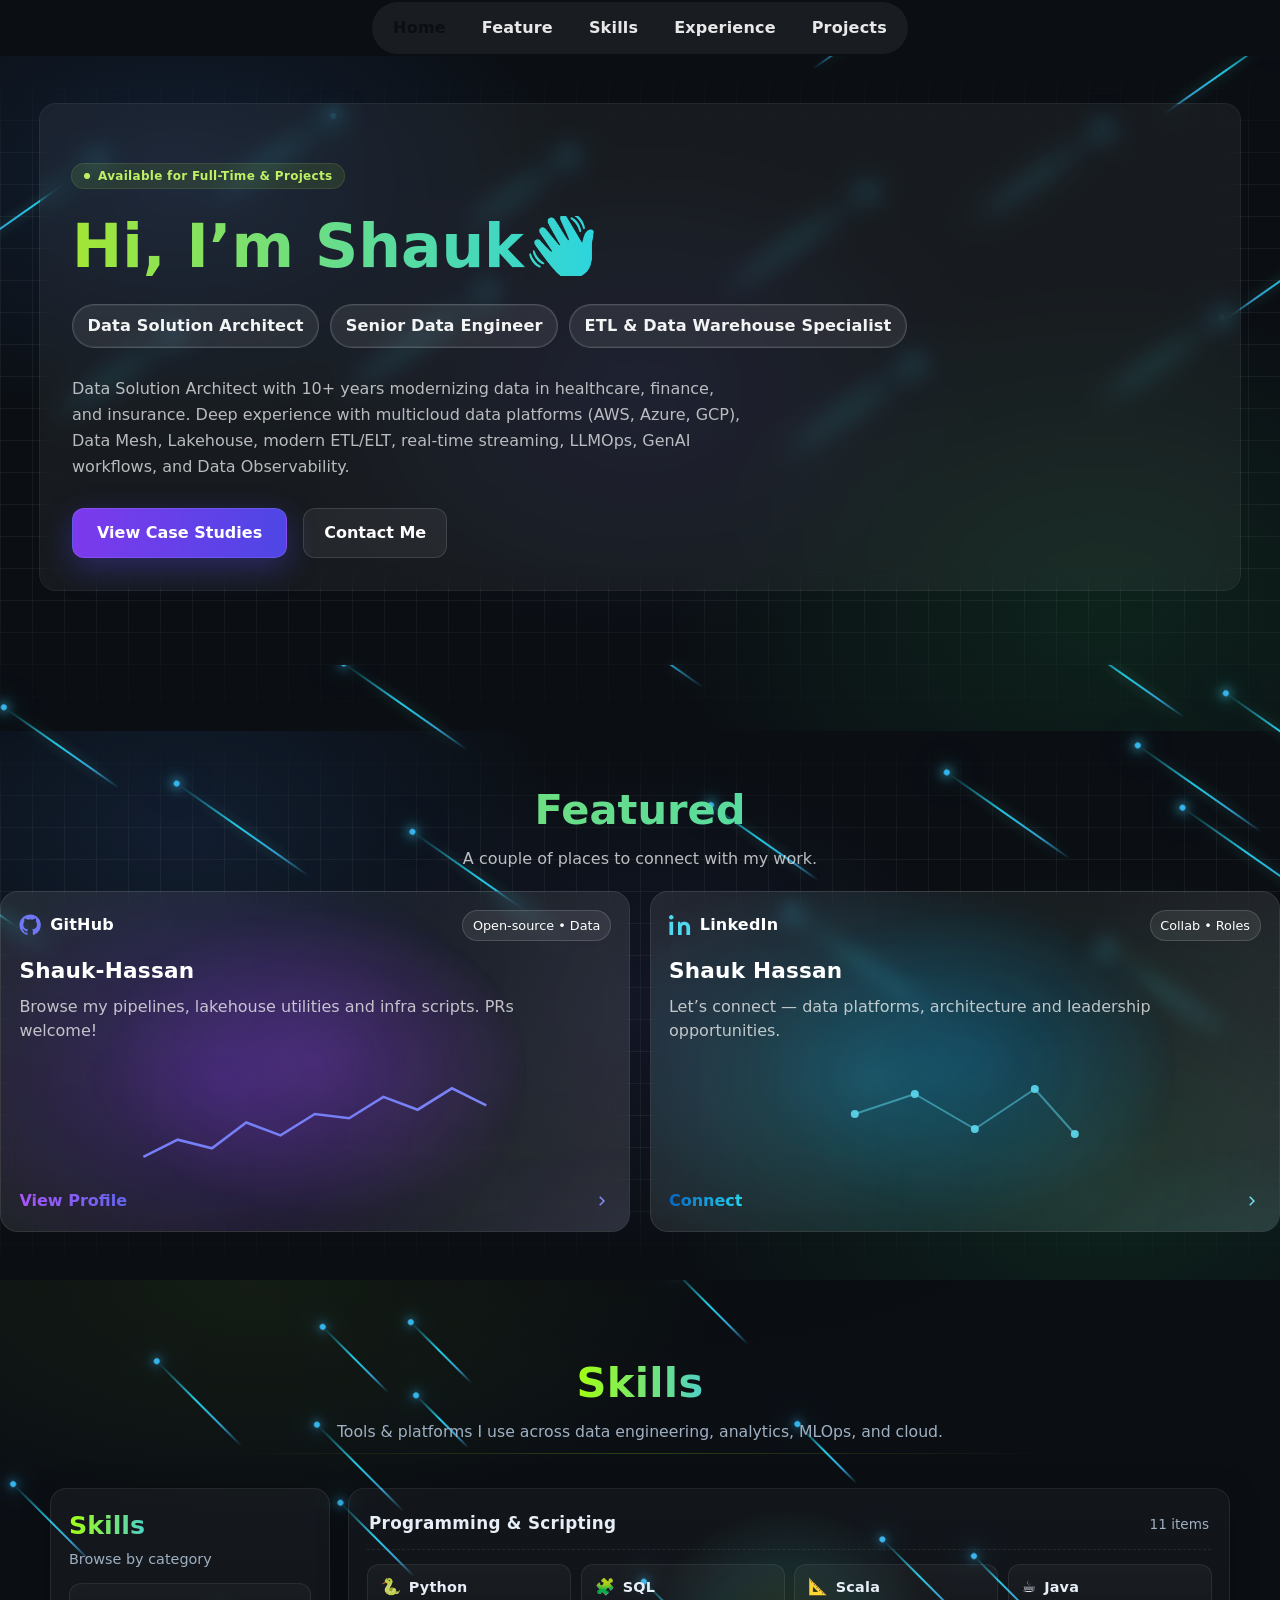
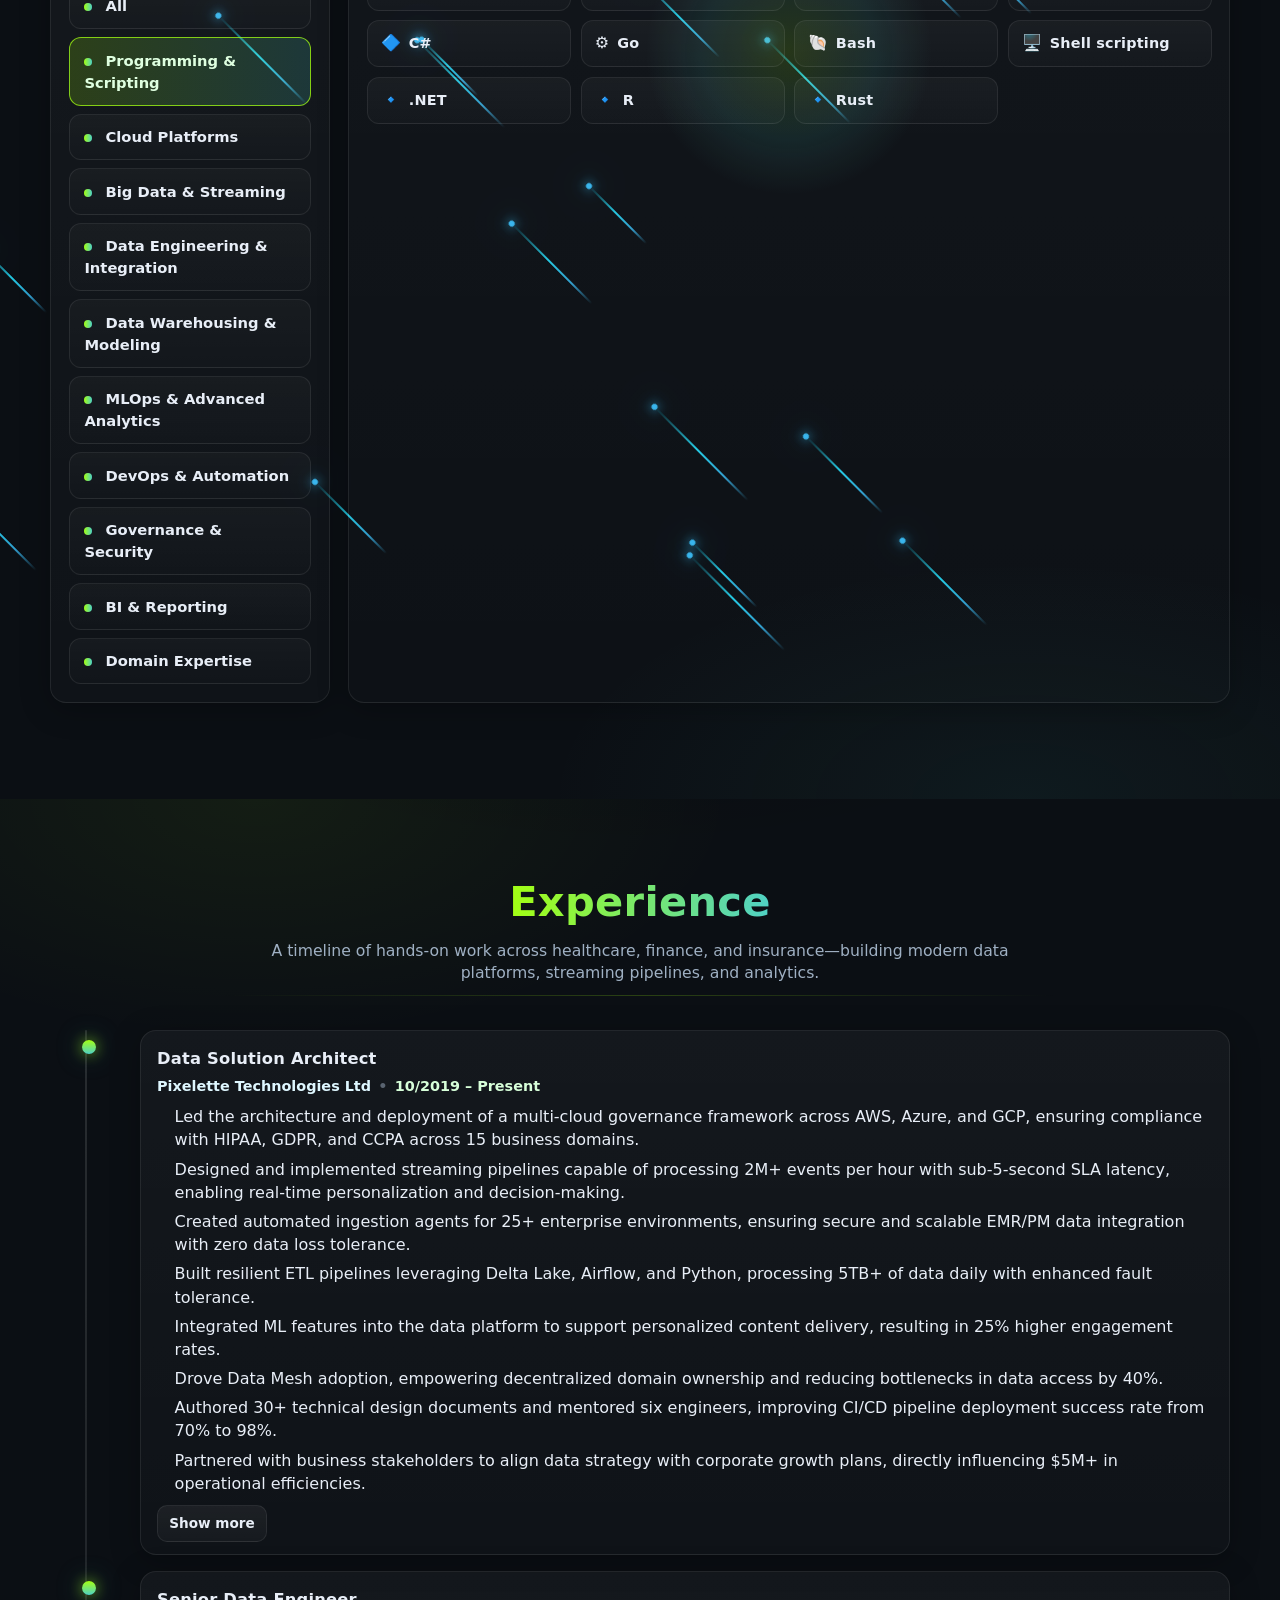
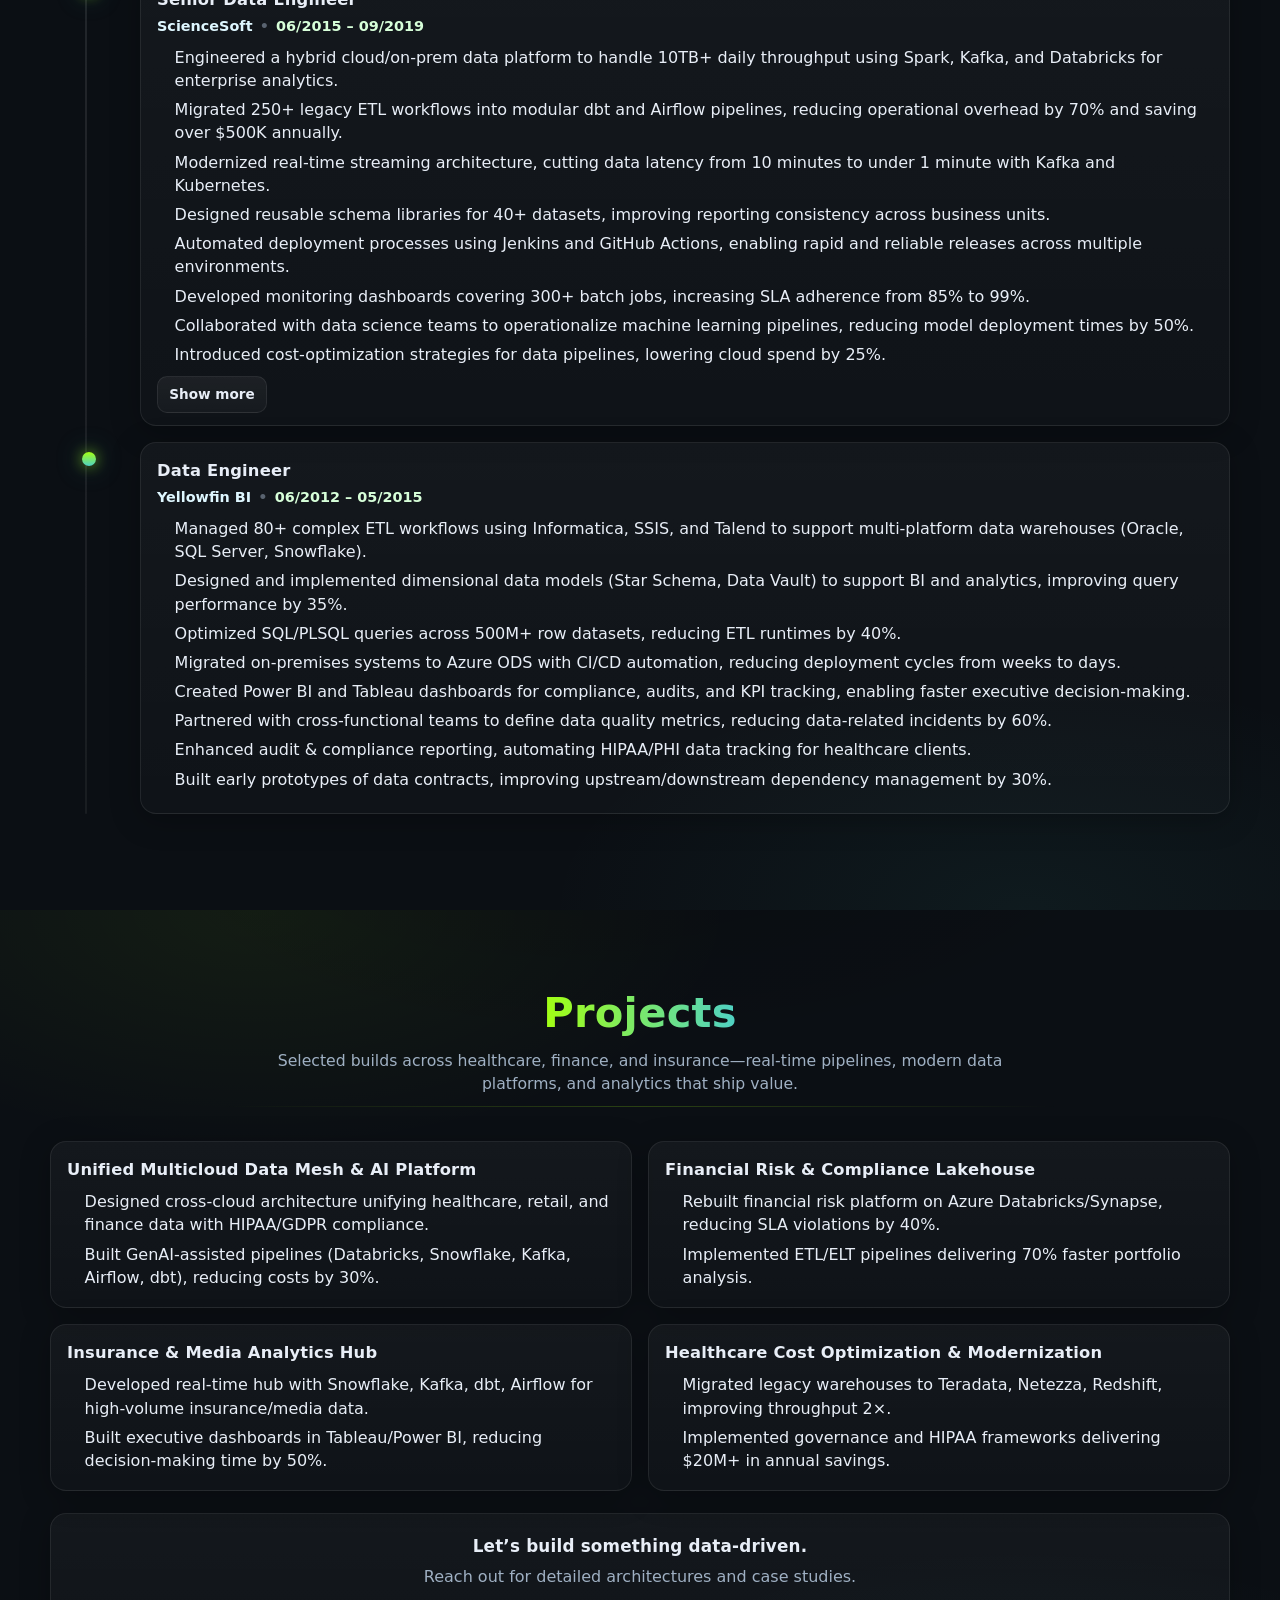
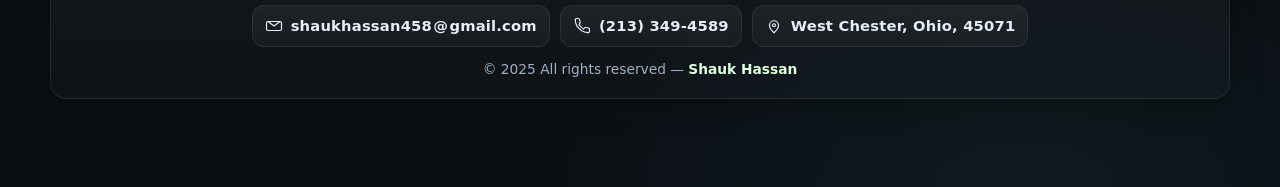
==== browser/index.html @ 464bced4 "Auto-generated commit" ====
<!DOCTYPE html><html lang="en" data-critters-container><head>
    <meta charset="utf-8">
    <title>Shauk-Hassan</title>
    <base href="/my-folio/">
    <meta name="viewport" content="width=device-width, initial-scale=1">
    <link rel="icon" type="image/x-icon" href="LOGO.jpg">
  <style>*,:before,:after{--tw-border-spacing-x: 0;--tw-border-spacing-y: 0;--tw-translate-x: 0;--tw-translate-y: 0;--tw-rotate: 0;--tw-skew-x: 0;--tw-skew-y: 0;--tw-scale-x: 1;--tw-scale-y: 1;--tw-pan-x: ;--tw-pan-y: ;--tw-pinch-zoom: ;--tw-scroll-snap-strictness: proximity;--tw-gradient-from-position: ;--tw-gradient-via-position: ;--tw-gradient-to-position: ;--tw-ordinal: ;--tw-slashed-zero: ;--tw-numeric-figure: ;--tw-numeric-spacing: ;--tw-numeric-fraction: ;--tw-ring-inset: ;--tw-ring-offset-width: 0px;--tw-ring-offset-color: #fff;--tw-ring-color: rgb(59 130 246 / .5);--tw-ring-offset-shadow: 0 0 #0000;--tw-ring-shadow: 0 0 #0000;--tw-shadow: 0 0 #0000;--tw-shadow-colored: 0 0 #0000;--tw-blur: ;--tw-brightness: ;--tw-contrast: ;--tw-grayscale: ;--tw-hue-rotate: ;--tw-invert: ;--tw-saturate: ;--tw-sepia: ;--tw-drop-shadow: ;--tw-backdrop-blur: ;--tw-backdrop-brightness: ;--tw-backdrop-contrast: ;--tw-backdrop-grayscale: ;--tw-backdrop-hue-rotate: ;--tw-backdrop-invert: ;--tw-backdrop-opacity: ;--tw-backdrop-saturate: ;--tw-backdrop-sepia: ;--tw-contain-size: ;--tw-contain-layout: ;--tw-contain-paint: ;--tw-contain-style: }*,:before,:after{box-sizing:border-box;border-width:0;border-style:solid;border-color:#e5e7eb}:before,:after{--tw-content: ""}html{line-height:1.5;-webkit-text-size-adjust:100%;-moz-tab-size:4;tab-size:4;font-family:ui-sans-serif,system-ui,sans-serif,"Apple Color Emoji","Segoe UI Emoji",Segoe UI Symbol,"Noto Color Emoji";font-feature-settings:normal;font-variation-settings:normal;-webkit-tap-highlight-color:transparent}body{margin:0;line-height:inherit}h1,h2,h3{font-size:inherit;font-weight:inherit}a{color:inherit;text-decoration:inherit}button{font-family:inherit;font-feature-settings:inherit;font-variation-settings:inherit;font-size:100%;font-weight:inherit;line-height:inherit;letter-spacing:inherit;color:inherit;margin:0;padding:0}button{text-transform:none}button{-webkit-appearance:button;background-color:transparent;background-image:none}h1,h2,h3,p{margin:0}ul{list-style:none;margin:0;padding:0}button{cursor:pointer}svg{display:block;vertical-align:middle}.container{width:100%}@media (min-width: 640px){.container{max-width:640px}}@media (min-width: 768px){.container{max-width:768px}}@media (min-width: 1024px){.container{max-width:1024px}}@media (min-width: 1280px){.container{max-width:1280px}}@media (min-width: 1536px){.container{max-width:1536px}}.pointer-events-none{pointer-events:none}.absolute{position:absolute}.relative{position:relative}.sticky{position:sticky}.inset-0{inset:0}.top-0{top:0}.z-50{z-index:50}.mx-auto{margin-left:auto;margin-right:auto}.block{display:block}.flex{display:flex}.inline-flex{display:inline-flex}.h-1\.5{height:.375rem}.h-14{height:3.5rem}.min-h-\[75vh\]{min-height:75vh}.w-1\.5{width:.375rem}.max-w-2xl{max-width:42rem}.max-w-7xl{max-width:80rem}@keyframes pulse{50%{opacity:.5}}.animate-pulse{animation:pulse 2s cubic-bezier(.4,0,.6,1) infinite}.flex-wrap{flex-wrap:wrap}.items-center{align-items:center}.justify-center{justify-content:center}.gap-2{gap:.5rem}.gap-4{gap:1rem}.space-y-6>:not([hidden])~:not([hidden]){--tw-space-y-reverse: 0;margin-top:calc(1.5rem * calc(1 - var(--tw-space-y-reverse)));margin-bottom:calc(1.5rem * var(--tw-space-y-reverse))}.overflow-hidden{overflow:hidden}.text-balance{text-wrap:balance}.rounded-2xl{border-radius:1rem}.rounded-full{border-radius:9999px}.bg-\[\#0b0f14\]{--tw-bg-opacity: 1;background-color:rgb(11 15 20 / var(--tw-bg-opacity, 1))}.bg-lime-300{--tw-bg-opacity: 1;background-color:rgb(190 242 100 / var(--tw-bg-opacity, 1))}.bg-lime-400\/10{background-color:#a3e6351a}.bg-white\/5{background-color:#ffffff0d}.bg-\[radial-gradient\(360px_260px_at_var\(--mx\,50\%\)_var\(--my\,50\%\)\,rgba\(163\,230\,53\,0\.12\)\,transparent_60\%\)\]{background-image:radial-gradient(360px 260px at var(--mx,50%) var(--my,50%),rgba(163,230,53,.12),transparent 60%)}.bg-gradient-to-r{background-image:linear-gradient(to right,var(--tw-gradient-stops))}.from-lime-400{--tw-gradient-from: #a3e635 var(--tw-gradient-from-position);--tw-gradient-to: rgb(163 230 53 / 0) var(--tw-gradient-to-position);--tw-gradient-stops: var(--tw-gradient-from), var(--tw-gradient-to)}.via-cyan-400{--tw-gradient-to: rgb(34 211 238 / 0) var(--tw-gradient-to-position);--tw-gradient-stops: var(--tw-gradient-from), #22d3ee var(--tw-gradient-via-position), var(--tw-gradient-to)}.to-indigo-400{--tw-gradient-to: #818cf8 var(--tw-gradient-to-position)}.bg-clip-text{background-clip:text}.p-6{padding:1.5rem}.px-3{padding-left:.75rem;padding-right:.75rem}.px-4{padding-left:1rem;padding-right:1rem}.px-6{padding-left:1.5rem;padding-right:1.5rem}.py-1{padding-top:.25rem;padding-bottom:.25rem}.py-10{padding-top:2.5rem;padding-bottom:2.5rem}.text-4xl{font-size:2.25rem;line-height:2.5rem}.text-xs{font-size:.75rem;line-height:1rem}.font-extrabold{font-weight:800}.font-semibold{font-weight:600}.leading-relaxed{line-height:1.625}.leading-tight{line-height:1.25}.tracking-wide{letter-spacing:.025em}.text-lime-300{--tw-text-opacity: 1;color:rgb(190 242 100 / var(--tw-text-opacity, 1))}.text-transparent{color:transparent}.text-white{--tw-text-opacity: 1;color:rgb(255 255 255 / var(--tw-text-opacity, 1))}.text-white\/70{color:#ffffffb3}.opacity-0{opacity:0}.ring-1{--tw-ring-offset-shadow: var(--tw-ring-inset) 0 0 0 var(--tw-ring-offset-width) var(--tw-ring-offset-color);--tw-ring-shadow: var(--tw-ring-inset) 0 0 0 calc(1px + var(--tw-ring-offset-width)) var(--tw-ring-color);box-shadow:var(--tw-ring-offset-shadow),var(--tw-ring-shadow),var(--tw-shadow, 0 0 #0000)}.ring-lime-300\/20{--tw-ring-color: rgb(190 242 100 / .2)}.ring-white\/10{--tw-ring-color: rgb(255 255 255 / .1)}.backdrop-blur-md{--tw-backdrop-blur: blur(12px);-webkit-backdrop-filter:var(--tw-backdrop-blur) var(--tw-backdrop-brightness) var(--tw-backdrop-contrast) var(--tw-backdrop-grayscale) var(--tw-backdrop-hue-rotate) var(--tw-backdrop-invert) var(--tw-backdrop-opacity) var(--tw-backdrop-saturate) var(--tw-backdrop-sepia);backdrop-filter:var(--tw-backdrop-blur) var(--tw-backdrop-brightness) var(--tw-backdrop-contrast) var(--tw-backdrop-grayscale) var(--tw-backdrop-hue-rotate) var(--tw-backdrop-invert) var(--tw-backdrop-opacity) var(--tw-backdrop-saturate) var(--tw-backdrop-sepia)}.transition{transition-property:color,background-color,border-color,text-decoration-color,fill,stroke,opacity,box-shadow,transform,filter,backdrop-filter;transition-timing-function:cubic-bezier(.4,0,.2,1);transition-duration:.15s}@media (min-width: 640px){.sm\:text-5xl{font-size:3rem;line-height:1}}@media (min-width: 1024px){.lg\:space-y-7>:not([hidden])~:not([hidden]){--tw-space-y-reverse: 0;margin-top:calc(1.75rem * calc(1 - var(--tw-space-y-reverse)));margin-bottom:calc(1.75rem * var(--tw-space-y-reverse))}.lg\:p-8{padding:2rem}.lg\:px-10{padding-left:2.5rem;padding-right:2.5rem}.lg\:px-8{padding-left:2rem;padding-right:2rem}.lg\:py-12{padding-top:3rem;padding-bottom:3rem}.lg\:text-6xl{font-size:3.75rem;line-height:1}.group:hover .lg\:group-hover\:opacity-100{opacity:1}}
</style><link rel="stylesheet" href="styles-Z55AXON5.css" media="print" onload="this.media='all'"><noscript><link rel="stylesheet" href="styles-Z55AXON5.css"></noscript><style ng-app-id="ng">.site-nav[_ngcontent-ng-c3123382229]{position:sticky;top:0;background:rgb(11 15 20 / var(--tw-bg-opacity, 1))}.progress-track[_ngcontent-ng-c3123382229]{position:absolute;left:0;right:0;top:0;height:2px}.progress-bar[_ngcontent-ng-c3123382229]{height:100%;background-image:linear-gradient(90deg,#a3e635,#22d3ee);box-shadow:0 0 12px #22d3ee73;transition:width .12s ease}.container[_ngcontent-ng-c3123382229]{max-width:1200px}.nav-list-wrap[_ngcontent-ng-c3123382229]{position:relative;display:inline-flex}.nav-list[_ngcontent-ng-c3123382229]{display:flex;align-items:center;gap:.35rem;padding:.35rem;border-radius:9999px;background:#ffffff0f;margin:0}.nav-list[_ngcontent-ng-c3123382229] > li[_ngcontent-ng-c3123382229]{list-style:none}.nav-pill[_ngcontent-ng-c3123382229]{padding:.55rem .95rem;border-radius:9999px;font-weight:700;letter-spacing:.2px;color:#ffffffe6;background:transparent;transition:transform .18s ease,background .18s ease,color .18s ease}.nav-pill[_ngcontent-ng-c3123382229]:hover{transform:translateY(-1px);background:#ffffff1a}.nav-pill.is-active[_ngcontent-ng-c3123382229]{color:#0b0f14}.nav-indicator[_ngcontent-ng-c3123382229]{position:absolute;left:0;bottom:.35rem;height:calc(100% - .7rem);border-radius:9999px;z-index:0;opacity:0;width:0;background:linear-gradient(90deg,#a3e635,#22d3ee);box-shadow:0 8px 24px #22d3ee59;transition:transform .28s cubic-bezier(.2,.8,.2,1),width .28s cubic-bezier(.2,.8,.2,1),opacity .2s ease}.nav-list[_ngcontent-ng-c3123382229] > li[_ngcontent-ng-c3123382229]{position:relative;z-index:1}@media (max-width: 768px){.nav-list[_ngcontent-ng-c3123382229]{overflow-x:auto;-webkit-overflow-scrolling:touch}.nav-list[_ngcontent-ng-c3123382229]::-webkit-scrollbar{display:none}}[_nghost-ng-c3123382229]{display:block}.left-spotlight[_ngcontent-ng-c3123382229]{--mx: 50%;--my: 50%}.bg-gradient-pan[_ngcontent-ng-c3123382229]{position:absolute;inset:0;background:radial-gradient(640px 420px at 14% 18%,rgba(59,130,246,.12),transparent 60%),radial-gradient(720px 520px at 86% 82%,rgba(34,197,94,.11),transparent 60%),radial-gradient(520px 380px at 50% 50%,rgba(99,102,241,.08),transparent 65%);animation:_ngcontent-ng-c3123382229_gradient-pan 28s ease-in-out infinite alternate}@keyframes _ngcontent-ng-c3123382229_gradient-pan{0%{transform:translate(-5%,-3%) scale(1)}50%{transform:translate(6%,4%) scale(1.03)}to{transform:translate(-2%,5%) scale(1.01)}}.bg-grid-anim[_ngcontent-ng-c3123382229]{position:absolute;inset:0;background-image:linear-gradient(rgba(255,255,255,.05) 1px,transparent 1px),linear-gradient(90deg,rgba(255,255,255,.05) 1px,transparent 1px);background-size:32px 32px,32px 32px;background-position:0 0,0 0;mask-image:linear-gradient(to bottom,transparent,black 20%,black 80%,transparent);animation:_ngcontent-ng-c3123382229_grid-pan 40s linear infinite}@keyframes _ngcontent-ng-c3123382229_grid-pan{0%{background-position:0 0,0 0}to{background-position:256px 160px,256px 160px}}.meteors[_ngcontent-ng-c3123382229]{position:absolute;inset:-12%;overflow:hidden;filter:drop-shadow(0 0 6px rgba(94,234,212,.45))}.meteors[_ngcontent-ng-c3123382229]   li[_ngcontent-ng-c3123382229]{position:absolute;list-style:none;top:var(--top);left:var(--left);width:var(--len, 160px);height:2px;border-radius:9999px;transform:rotate(-35deg) translateZ(0);background:linear-gradient(90deg,#0000,#38bdf8d9 25%,#22d3ee 55%,#0000);animation:_ngcontent-ng-c3123382229_meteor var(--dur, 7s) var(--delay, 0s) linear infinite;opacity:.95}.meteors[_ngcontent-ng-c3123382229]   li[_ngcontent-ng-c3123382229]:before{content:"";position:absolute;right:-4px;top:-2px;width:6px;height:6px;border-radius:9999px;background:#38bdf8;box-shadow:0 0 10px #38bdf8e6,0 0 20px #22d3eeb3,0 0 36px #22d3ee8c}@keyframes _ngcontent-ng-c3123382229_meteor{0%{transform:translateZ(0) rotate(-35deg);opacity:0}8%{opacity:1}92%{opacity:1}to{transform:translate3d(120vmax,120vmax,0) rotate(-35deg);opacity:0}}.btn-primary[_ngcontent-ng-c3123382229]{position:relative;display:inline-flex;align-items:center;justify-content:center;padding:12px 24px;border-radius:12px;font-weight:600;background-image:linear-gradient(90deg,#7c3aed,#4f46e5);color:#fff;box-shadow:0 10px 30px #4f46e559;border:1px solid rgba(255,255,255,.1);transition:transform .2s ease,box-shadow .2s ease,background-position .2s ease;overflow:hidden}.btn-primary[_ngcontent-ng-c3123382229]:hover{transform:translateY(-1px);box-shadow:0 14px 36px #4f46e573}.btn-primary[_ngcontent-ng-c3123382229]:after{content:"";position:absolute;inset:0;background:linear-gradient(110deg,transparent,rgba(255,255,255,.28),transparent);background-size:200% 100%;opacity:0;transition:opacity .3s ease}.btn-primary[_ngcontent-ng-c3123382229]:hover:after{opacity:.7;animation:_ngcontent-ng-c3123382229_sheen 1.2s linear infinite}.btn-ghost[_ngcontent-ng-c3123382229]{display:inline-flex;align-items:center;justify-content:center;padding:12px 20px;border-radius:12px;font-weight:600;background:#ffffff0f;color:#fff;border:1px solid rgba(255,255,255,.12);transition:background .2s ease,transform .2s ease}.btn-ghost[_ngcontent-ng-c3123382229]:hover{background:#ffffff1f;transform:translateY(-1px)}@keyframes _ngcontent-ng-c3123382229_sheen{to{background-position-x:150%}}.roles[_ngcontent-ng-c3123382229]{display:flex;flex-wrap:wrap;gap:.6rem .7rem;margin:.2rem 0 0;padding:0;list-style:none}.roles[_ngcontent-ng-c3123382229]   li[_ngcontent-ng-c3123382229]{padding:.55rem .9rem;border-radius:9999px;background:#ffffff14;color:#fffffff2;border:1px solid rgba(255,255,255,.16);box-shadow:inset 0 0 0 1px #ffffff0f;font-weight:700;letter-spacing:.15px;font-size:clamp(.9rem,.85rem + .2vw,1.05rem)}.contact-popover[_ngcontent-ng-c3123382229]{position:absolute;left:0;top:100%;margin-top:.5rem;z-index:50;background:#111827eb;border:1px solid rgba(255,255,255,.12);border-radius:12px;padding:.6rem;min-width:260px;box-shadow:0 20px 60px #00000059}.contact-item[_ngcontent-ng-c3123382229]{display:block;color:#fff;text-decoration:none;padding:.5rem .6rem;border-radius:10px;font-weight:600}.contact-item[_ngcontent-ng-c3123382229]:hover{background:#ffffff14}@media (prefers-reduced-motion: reduce){.bg-gradient-pan[_ngcontent-ng-c3123382229], .bg-grid-anim[_ngcontent-ng-c3123382229], .meteors[_ngcontent-ng-c3123382229]   li[_ngcontent-ng-c3123382229]{animation:none!important}}</style><style ng-app-id="ng">[_nghost-ng-c2763432455]{display:block}.left-spotlight[_ngcontent-ng-c2763432455]{--mx: 50%;--my: 50%}.bg-gradient-pan[_ngcontent-ng-c2763432455]{position:absolute;inset:0;background:radial-gradient(640px 420px at 14% 18%,rgba(59,130,246,.12),transparent 60%),radial-gradient(720px 520px at 86% 82%,rgba(34,197,94,.11),transparent 60%),radial-gradient(520px 380px at 50% 50%,rgba(99,102,241,.08),transparent 65%);animation:_ngcontent-ng-c2763432455_gradient-pan 28s ease-in-out infinite alternate}@keyframes _ngcontent-ng-c2763432455_gradient-pan{0%{transform:translate(-5%,-3%) scale(1)}50%{transform:translate(6%,4%) scale(1.03)}to{transform:translate(-2%,5%) scale(1.01)}}.bg-grid-anim[_ngcontent-ng-c2763432455]{position:absolute;inset:0;background-image:linear-gradient(rgba(255,255,255,.05) 1px,transparent 1px),linear-gradient(90deg,rgba(255,255,255,.05) 1px,transparent 1px);background-size:32px 32px,32px 32px;background-position:0 0,0 0;mask-image:linear-gradient(to bottom,transparent,black 20%,black 80%,transparent);animation:_ngcontent-ng-c2763432455_grid-pan 40s linear infinite}@keyframes _ngcontent-ng-c2763432455_grid-pan{0%{background-position:0 0,0 0}to{background-position:256px 160px,256px 160px}}.meteors[_ngcontent-ng-c2763432455]{position:absolute;inset:-12%;overflow:hidden;filter:drop-shadow(0 0 6px rgba(94,234,212,.45))}.meteors[_ngcontent-ng-c2763432455]   li[_ngcontent-ng-c2763432455]{position:absolute;list-style:none;top:var(--top);left:var(--left);width:var(--len, 160px);height:2px;border-radius:9999px;transform:rotate(-35deg) translateZ(0);background:linear-gradient(90deg,#0000,#38bdf8d9 25%,#22d3ee 55%,#0000);animation:_ngcontent-ng-c2763432455_meteor var(--dur, 7s) var(--delay, 0s) linear infinite;opacity:.95}.meteors[_ngcontent-ng-c2763432455]   li[_ngcontent-ng-c2763432455]:before{content:"";position:absolute;right:-4px;top:-2px;width:6px;height:6px;border-radius:9999px;background:#38bdf8;box-shadow:0 0 10px #38bdf8e6,0 0 20px #22d3eeb3,0 0 36px #22d3ee8c}@keyframes _ngcontent-ng-c2763432455_meteor{0%{transform:translateZ(0) rotate(-35deg);opacity:0}8%{opacity:1}92%{opacity:1}to{transform:translate3d(120vmax,120vmax,0) rotate(-35deg);opacity:0}}.btn-primary[_ngcontent-ng-c2763432455]{position:relative;display:inline-flex;align-items:center;justify-content:center;padding:12px 24px;border-radius:12px;font-weight:600;background-image:linear-gradient(90deg,#7c3aed,#4f46e5);color:#fff;box-shadow:0 10px 30px #4f46e559;border:1px solid rgba(255,255,255,.1);transition:transform .2s ease,box-shadow .2s ease,background-position .2s ease;overflow:hidden}.btn-primary[_ngcontent-ng-c2763432455]:hover{transform:translateY(-1px);box-shadow:0 14px 36px #4f46e573}.btn-primary[_ngcontent-ng-c2763432455]:after{content:"";position:absolute;inset:0;background:linear-gradient(110deg,transparent,rgba(255,255,255,.28),transparent);background-size:200% 100%;opacity:0;transition:opacity .3s ease}.btn-primary[_ngcontent-ng-c2763432455]:hover:after{opacity:.7;animation:_ngcontent-ng-c2763432455_sheen 1.2s linear infinite}.btn-ghost[_ngcontent-ng-c2763432455]{display:inline-flex;align-items:center;justify-content:center;padding:12px 20px;border-radius:12px;font-weight:600;background:#ffffff0f;color:#fff;border:1px solid rgba(255,255,255,.12);transition:background .2s ease,transform .2s ease}.btn-ghost[_ngcontent-ng-c2763432455]:hover{background:#ffffff1f;transform:translateY(-1px)}@keyframes _ngcontent-ng-c2763432455_sheen{to{background-position-x:150%}}.roles[_ngcontent-ng-c2763432455]{display:flex;flex-wrap:wrap;gap:.6rem .7rem;margin:.2rem 0 0;padding:0;list-style:none}.roles[_ngcontent-ng-c2763432455]   li[_ngcontent-ng-c2763432455]{padding:.55rem .9rem;border-radius:9999px;background:#ffffff14;color:#fffffff2;border:1px solid rgba(255,255,255,.16);box-shadow:inset 0 0 0 1px #ffffff0f;font-weight:700;letter-spacing:.15px;font-size:clamp(.9rem,.85rem + .2vw,1.05rem)}.contact-popover[_ngcontent-ng-c2763432455]{position:absolute;left:0;top:100%;margin-top:.5rem;z-index:50;background:#111827eb;-webkit-backdrop-filter:blur(8px);backdrop-filter:blur(8px);border:1px solid rgba(255,255,255,.12);border-radius:12px;padding:.6rem;min-width:260px;box-shadow:0 20px 60px #00000059}.contact-item[_ngcontent-ng-c2763432455]{display:block;color:#fff;text-decoration:none;padding:.5rem .6rem;border-radius:10px;font-weight:600}.contact-item[_ngcontent-ng-c2763432455]:hover{background:#ffffff14}@media (prefers-reduced-motion: reduce){.bg-gradient-pan[_ngcontent-ng-c2763432455], .bg-grid-anim[_ngcontent-ng-c2763432455], .meteors[_ngcontent-ng-c2763432455]   li[_ngcontent-ng-c2763432455]{animation:none!important}}</style><style ng-app-id="ng">.feature-wrap[_ngcontent-ng-c3387766633]{position:relative;padding:3rem 0;background:rgb(11 15 20 / var(--tw-bg-opacity, 1))}.feature-bg[_ngcontent-ng-c3387766633]{position:absolute;inset:0;pointer-events:none;z-index:0}.feature-head[_ngcontent-ng-c3387766633], .feature-grid[_ngcontent-ng-c3387766633]{position:relative;z-index:1}.feature-bg[_ngcontent-ng-c3387766633]   .bg-gradient-pan[_ngcontent-ng-c3387766633]{position:absolute;inset:0;background:radial-gradient(640px 420px at 14% 18%,rgba(59,130,246,.12),transparent 60%),radial-gradient(720px 520px at 86% 82%,rgba(34,197,94,.11),transparent 60%),radial-gradient(520px 380px at 50% 50%,rgba(99,102,241,.08),transparent 65%);animation:_ngcontent-ng-c3387766633_feature-gradient-pan 28s ease-in-out infinite alternate}@keyframes _ngcontent-ng-c3387766633_feature-gradient-pan{0%{transform:translate(-5%,-3%) scale(1)}50%{transform:translate(6%,4%) scale(1.03)}to{transform:translate(-2%,5%) scale(1.01)}}.feature-bg[_ngcontent-ng-c3387766633]   .bg-grid-anim[_ngcontent-ng-c3387766633]{position:absolute;inset:0;background-image:linear-gradient(rgba(255,255,255,.05) 1px,transparent 1px),linear-gradient(90deg,rgba(255,255,255,.05) 1px,transparent 1px);background-size:32px 32px,32px 32px;-webkit-mask-image:linear-gradient(to bottom,transparent,#000 20%,#000 80%,transparent);mask-image:linear-gradient(to bottom,transparent,#000 20%,#000 80%,transparent);animation:_ngcontent-ng-c3387766633_feature-grid-pan 40s linear infinite}@keyframes _ngcontent-ng-c3387766633_feature-grid-pan{0%{background-position:0 0,0 0}to{background-position:256px 160px,256px 160px}}.feature-bg[_ngcontent-ng-c3387766633]   .meteors[_ngcontent-ng-c3387766633]{position:absolute;inset:-12%;overflow:hidden;filter:drop-shadow(0 0 6px rgba(94,234,212,.45))}.feature-bg[_ngcontent-ng-c3387766633]   .meteors[_ngcontent-ng-c3387766633]{--speed: 0}.feature-bg[_ngcontent-ng-c3387766633]   .meteors[_ngcontent-ng-c3387766633]   li[_ngcontent-ng-c3387766633]{position:absolute;list-style:none;top:var(--top);right:var(--right);width:var(--len, 160px);height:2px;border-radius:9999px;transform:rotate(35deg) translateZ(0);background:linear-gradient(270deg,#0000,#38bdf8d9 25%,#22d3ee 55%,#0000);animation:_ngcontent-ng-c3387766633_feature-meteor var(--dur, 12s) var(--delay, 0s) linear infinite;opacity:.95}.feature-bg[_ngcontent-ng-c3387766633]   .meteors[_ngcontent-ng-c3387766633]   li[_ngcontent-ng-c3387766633]:before{content:"";position:absolute;left:-4px;top:-2px;width:6px;height:6px;border-radius:9999px;background:#38bdf8;box-shadow:0 0 10px #38bdf8e6,0 0 20px #22d3eeb3,0 0 36px #22d3ee8c}@keyframes _ngcontent-ng-c3387766633_feature-meteor{0%{transform:translateZ(0) rotate(35deg);opacity:0}8%{opacity:1}92%{opacity:1}to{transform:translate3d(-80vmax,80vmax,0) rotate(35deg);opacity:0}}.feature-bg[_ngcontent-ng-c3387766633]   .meteors[_ngcontent-ng-c3387766633]   li[_ngcontent-ng-c3387766633]:nth-child(1){--top:-6%;--right: 5%;--len:160px;--dur:6.5s;--delay:0s}.feature-bg[_ngcontent-ng-c3387766633]   .meteors[_ngcontent-ng-c3387766633]   li[_ngcontent-ng-c3387766633]:nth-child(2){--top: 2%;--right:15%;--len:130px;--dur:7.2s;--delay:1s}.feature-bg[_ngcontent-ng-c3387766633]   .meteors[_ngcontent-ng-c3387766633]   li[_ngcontent-ng-c3387766633]:nth-child(3){--top:-8%;--right:28%;--len:180px;--dur:6.8s;--delay:2.2s}.feature-bg[_ngcontent-ng-c3387766633]   .meteors[_ngcontent-ng-c3387766633]   li[_ngcontent-ng-c3387766633]:nth-child(4){--top:10%;--right: 5%;--len:140px;--dur:7.8s;--delay:.8s}.feature-bg[_ngcontent-ng-c3387766633]   .meteors[_ngcontent-ng-c3387766633]   li[_ngcontent-ng-c3387766633]:nth-child(5){--top:-4%;--right:45%;--len:170px;--dur:6.2s;--delay:1.6s}.feature-bg[_ngcontent-ng-c3387766633]   .meteors[_ngcontent-ng-c3387766633]   li[_ngcontent-ng-c3387766633]:nth-child(6){--top: 6%;--right:60%;--len:150px;--dur:7.4s;--delay:.3s}.feature-bg[_ngcontent-ng-c3387766633]   .meteors[_ngcontent-ng-c3387766633]   li[_ngcontent-ng-c3387766633]:nth-child(7){--top:-9%;--right:72%;--len:190px;--dur:6.6s;--delay:2.7s}.feature-bg[_ngcontent-ng-c3387766633]   .meteors[_ngcontent-ng-c3387766633]   li[_ngcontent-ng-c3387766633]:nth-child(8){--top:12%;--right:82%;--len:140px;--dur:7.6s;--delay:1.1s}.feature-bg[_ngcontent-ng-c3387766633]   .meteors[_ngcontent-ng-c3387766633]   li[_ngcontent-ng-c3387766633]:nth-child(9){--top:-7%;--right:90%;--len:160px;--dur:6.9s;--delay:3.2s}.feature-bg[_ngcontent-ng-c3387766633]   .meteors[_ngcontent-ng-c3387766633]   li[_ngcontent-ng-c3387766633]:nth-child(10){--top:18%;--right:10%;--len:150px;--dur:7.9s;--delay:2s}.feature-bg[_ngcontent-ng-c3387766633]   .meteors[_ngcontent-ng-c3387766633]   li[_ngcontent-ng-c3387766633]:nth-child(11){--top:28%;--right: 6%;--len:170px;--dur:7.1s;--delay:.7s}.feature-bg[_ngcontent-ng-c3387766633]   .meteors[_ngcontent-ng-c3387766633]   li[_ngcontent-ng-c3387766633]:nth-child(12){--top:22%;--right:22%;--len:150px;--dur:8s;--delay:2.1s}.feature-bg[_ngcontent-ng-c3387766633]   .meteors[_ngcontent-ng-c3387766633]   li[_ngcontent-ng-c3387766633]:nth-child(13){--top:26%;--right:38%;--len:130px;--dur:7.2s;--delay:1.2s}.feature-bg[_ngcontent-ng-c3387766633]   .meteors[_ngcontent-ng-c3387766633]   li[_ngcontent-ng-c3387766633]:nth-child(14){--top:32%;--right:54%;--len:180px;--dur:6.6s;--delay:2.8s}.feature-bg[_ngcontent-ng-c3387766633]   .meteors[_ngcontent-ng-c3387766633]   li[_ngcontent-ng-c3387766633]:nth-child(15){--top:24%;--right:70%;--len:160px;--dur:7.4s;--delay:1.6s}.feature-bg[_ngcontent-ng-c3387766633]   .meteors[_ngcontent-ng-c3387766633]   li[_ngcontent-ng-c3387766633]:nth-child(16){--top:36%;--right:86%;--len:150px;--dur:7.7s;--delay:.9s}.feature-bg[_ngcontent-ng-c3387766633]   .meteors[_ngcontent-ng-c3387766633]   li[_ngcontent-ng-c3387766633]:nth-child(17){--top:48%;--right:12%;--len:150px;--dur:7.6s;--delay:1.3s}.feature-bg[_ngcontent-ng-c3387766633]   .meteors[_ngcontent-ng-c3387766633]   li[_ngcontent-ng-c3387766633]:nth-child(18){--top:44%;--right:30%;--len:180px;--dur:6.9s;--delay:2.4s}@media (prefers-reduced-motion: reduce){.feature-bg[_ngcontent-ng-c3387766633]   .bg-gradient-pan[_ngcontent-ng-c3387766633], .feature-bg[_ngcontent-ng-c3387766633]   .bg-grid-anim[_ngcontent-ng-c3387766633], .feature-bg[_ngcontent-ng-c3387766633]   .meteors[_ngcontent-ng-c3387766633]   li[_ngcontent-ng-c3387766633]{animation:none!important}}.feature-wrap[_ngcontent-ng-c3387766633]{padding:3rem 0;background:rgb(11 15 20 / var(--tw-bg-opacity, 1))}.feature-head[_ngcontent-ng-c3387766633]{text-align:center;margin-bottom:1.25rem}.feature-head[_ngcontent-ng-c3387766633]   h2[_ngcontent-ng-c3387766633]{margin:0;font-weight:900;font-size:clamp(1.8rem,1.2rem + 2.4vw,2.6rem);background-image:linear-gradient(90deg,#a3e635,#22d3ee);-webkit-background-clip:text;background-clip:text;color:transparent}.feature-head[_ngcontent-ng-c3387766633]   p[_ngcontent-ng-c3387766633]{margin-top:.35rem;color:#ffffffb8}.feature-grid[_ngcontent-ng-c3387766633]{display:grid;gap:1rem;grid-template-columns:1fr}@media (min-width: 900px){.feature-grid[_ngcontent-ng-c3387766633]{grid-template-columns:1fr 1fr;gap:1.2rem}}.card[_ngcontent-ng-c3387766633]{--a1:#7c3aed;--a2:#4f46e5;--glow: rgba(124,58,237,.28);position:relative;display:flex;flex-direction:column;gap:.9rem;padding:1.15rem;border-radius:18px;color:#fff;text-decoration:none;background:#ffffff0e;border:1px solid rgba(255,255,255,.12);-webkit-backdrop-filter:blur(10px);backdrop-filter:blur(10px);overflow:hidden;transform-style:preserve-3d;isolation:isolate;transition:box-shadow .25s ease,transform .25s ease}.card[_ngcontent-ng-c3387766633]:hover{box-shadow:0 18px 60px #00000059}.accent-gh[_ngcontent-ng-c3387766633]{--a1:#a855f7;--a2:#6366f1;--glow: rgba(124,58,237,.35)}.accent-li[_ngcontent-ng-c3387766633]{--a1:#0A66C2;--a2:#22d3ee;--glow: rgba(34,211,238,.25)}.card[_ngcontent-ng-c3387766633]:before{content:"";position:absolute;inset:0;pointer-events:none;z-index:-1;background:radial-gradient(520px 360px at 35% 55%,var(--glow) 0%,transparent 60%),linear-gradient(90deg,rgba(255,255,255,.04) 0%,transparent 42%);opacity:.95}.card[_ngcontent-ng-c3387766633]:after{content:"";position:absolute;inset:0;pointer-events:none;background:linear-gradient(115deg,transparent 55%,rgba(255,255,255,.05) 72%,rgba(255,255,255,.12) 100%);opacity:.6}.ambient-glow[_ngcontent-ng-c3387766633]{position:absolute;inset:-22%;z-index:-2;opacity:.85;background:radial-gradient(360px 260px at var(--mx,50%) var(--my,50%),color-mix(in oklab,var(--a1) 28%,transparent) 0%,transparent 60%),radial-gradient(520px 380px at 85% 120%,color-mix(in oklab,var(--a2) 20%,transparent) 0%,transparent 70%);transition:opacity .35s ease,transform .35s ease;-webkit-mask-image:linear-gradient(to bottom,transparent,#000 10%,#000 90%,transparent);mask-image:linear-gradient(to bottom,transparent,#000 10%,#000 90%,transparent)}.shine[_ngcontent-ng-c3387766633]{position:absolute;inset:-10% -40%;pointer-events:none;background:linear-gradient(110deg,transparent 0%,rgba(255,255,255,.22) 18%,rgba(255,255,255,.55) 24%,rgba(255,255,255,.22) 30%,transparent 40%);transform:translate(-120%);opacity:0}.card-head[_ngcontent-ng-c3387766633]{display:flex;align-items:center;justify-content:space-between;gap:.8rem}.badge[_ngcontent-ng-c3387766633]{display:flex;align-items:center;gap:.55rem;font-weight:800;letter-spacing:.2px}.badge[_ngcontent-ng-c3387766633]   .ico[_ngcontent-ng-c3387766633]{width:22px;height:22px;color:color-mix(in oklab,var(--a2),white 10%)}.chip[_ngcontent-ng-c3387766633]{font-size:.8rem;padding:.28rem .6rem;border-radius:9999px;background:#ffffff14;border:1px solid rgba(255,255,255,.14)}.card-body[_ngcontent-ng-c3387766633]{display:flex;flex-direction:column;gap:.5rem}.title[_ngcontent-ng-c3387766633]{font-weight:900;letter-spacing:.2px;font-size:clamp(1.1rem,.95rem + .8vw,1.35rem)}.desc[_ngcontent-ng-c3387766633]{color:#ffffffb8;max-width:52ch}.parallax[_ngcontent-ng-c3387766633]{position:relative;height:120px;margin-top:.2rem;color:color-mix(in oklab,var(--a2),white 15%);transform:translateZ(36px)}.graph[_ngcontent-ng-c3387766633], .net[_ngcontent-ng-c3387766633]{width:100%;height:100%}.card-foot[_ngcontent-ng-c3387766633]{display:flex;align-items:center;justify-content:space-between;gap:.6rem}.cta[_ngcontent-ng-c3387766633]{font-weight:800;background-image:linear-gradient(90deg,var(--a1),var(--a2));-webkit-background-clip:text;background-clip:text;color:transparent}.arrow[_ngcontent-ng-c3387766633]{width:18px;height:18px;color:color-mix(in oklab,var(--a2),white 20%)}@media (prefers-reduced-motion: reduce){.shine[_ngcontent-ng-c3387766633]{display:none}}</style><style ng-app-id="ng">[_nghost-ng-c796886937]{--bg: #0b0f14;--panel: rgba(20,24,30,.65);--border: rgba(255,255,255,.08);--text: #e8eef7;--muted: #9fb0c3;--accent: #a3ff12;--accent-2: #4fd1c5;--glow: 0 10px 40px rgba(163,255,18,.14);display:block}.skills-alt-wrap[_ngcontent-ng-c796886937]{position:relative;overflow:hidden;background:radial-gradient(800px 400px at 20% 0%,rgba(163,255,18,.06),transparent 60%),radial-gradient(800px 400px at 80% 100%,rgba(79,209,197,.06),transparent 60%),var(--bg);padding:4rem 1rem 6rem}.container[_ngcontent-ng-c796886937]{max-width:1180px;margin:0 auto;position:relative;z-index:1}.shooting-bg[_ngcontent-ng-c796886937]{position:absolute;inset:0;pointer-events:none;z-index:0;background:radial-gradient(900px 400px at 50% -10%,rgba(0,0,0,.18),transparent 60%)}.meteor-field[_ngcontent-ng-c796886937]{position:absolute;inset:-12%;overflow:hidden;filter:drop-shadow(0 0 6px rgba(94,234,212,.45));--speed: 1}.meteor[_ngcontent-ng-c796886937]{position:absolute;list-style:none;top:var(--top);right:var(--right);width:var(--len, 160px);height:2px;border-radius:9999px;transform:rotate(45deg) translateZ(0);will-change:transform,opacity;background:linear-gradient(270deg,#0000,#38bdf8d9 25%,#22d3ee 55%,#0000);opacity:.95;animation-name:_ngcontent-ng-c796886937_feature-meteor-rtlb;animation-duration:calc(var(--dur, 7s) * var(--speed, 1));animation-delay:var(--delay, 0s);animation-timing-function:linear;animation-iteration-count:infinite}.meteor[_ngcontent-ng-c796886937]:before{content:"";position:absolute;left:-4px;top:-2px;width:6px;height:6px;border-radius:9999px;background:#38bdf8;box-shadow:0 0 10px #38bdf8e6,0 0 20px #22d3eeb3,0 0 36px #22d3ee8c}@keyframes _ngcontent-ng-c796886937_feature-meteor-rtlb{0%{transform:translateZ(0) rotate(45deg);opacity:0}6%{opacity:1}to{transform:translate3d(-60vw,40vh,0) rotate(45deg);opacity:0}}.section-head[_ngcontent-ng-c796886937]{text-align:center;margin:0 auto 18px;padding:8px 12px 16px;max-width:860px}.section-title[_ngcontent-ng-c796886937]{margin:0;font-size:clamp(1.6rem,1rem + 2.2vw,2.6rem);font-weight:900;letter-spacing:.3px;color:var(--text)}.grad[_ngcontent-ng-c796886937]{background:linear-gradient(90deg,var(--accent),var(--accent-2));-webkit-background-clip:text;background-clip:text;color:transparent}.section-sub[_ngcontent-ng-c796886937]{margin:6px auto 10px;color:var(--muted);font-size:.98rem;line-height:1.45;max-width:720px}.section-rule[_ngcontent-ng-c796886937]{height:1px;width:100%;margin:10px auto 0;background:linear-gradient(90deg,#a3ff1200,#a3ff1299,#4fd1c500);opacity:.35}.layout[_ngcontent-ng-c796886937]{display:grid;grid-template-columns:280px 1fr;gap:18px}@media (max-width: 920px){.layout[_ngcontent-ng-c796886937]{grid-template-columns:1fr}}.glass[_ngcontent-ng-c796886937]{background:linear-gradient(180deg,#ffffff0a,#ffffff05);border:1px solid var(--border);border-radius:16px;box-shadow:0 6px 30px #00000040}.sidebar[_ngcontent-ng-c796886937]{padding:18px;position:sticky;top:24px;align-self:start}.title[_ngcontent-ng-c796886937]   h2[_ngcontent-ng-c796886937]{margin:0;font-size:clamp(1.3rem,1.1rem + .6vw,1.6rem);color:var(--text);font-weight:900}.muted[_ngcontent-ng-c796886937]{color:var(--muted);margin:4px 0 12px;font-size:.9rem}.tabs[_ngcontent-ng-c796886937]{display:flex;flex-direction:column;gap:8px}.tab[_ngcontent-ng-c796886937]{text-align:left;background:linear-gradient(180deg,#ffffff08,#ffffff03);border:1px solid var(--border);color:var(--text);font-weight:600;font-size:.92rem;padding:.7rem .9rem;border-radius:12px;transition:all .2s ease}.tab[_ngcontent-ng-c796886937]   .dot[_ngcontent-ng-c796886937]{display:inline-block;width:8px;height:8px;border-radius:999px;background:linear-gradient(90deg,var(--accent),var(--accent-2));margin-right:.5rem;vertical-align:middle}.tab[_ngcontent-ng-c796886937]:hover{border-color:#a3ff1273;box-shadow:var(--glow);transform:translateY(-1px)}.tab.active[_ngcontent-ng-c796886937]{color:#dfffe0;border-color:#a3ff12bf;background:linear-gradient(90deg,#a3ff122e,#4fd1c52e)}.panel[_ngcontent-ng-c796886937]{position:relative;padding:18px;border-radius:16px;border:1px solid var(--border);background:radial-gradient(220px 220px at var(--mx, 50%) var(--my, 20%),rgba(163,255,18,.14),rgba(79,209,197,.1) 40%,transparent 65%),linear-gradient(180deg,#ffffff08,#ffffff03);overflow:hidden}.panel-head[_ngcontent-ng-c796886937]{display:flex;align-items:center;justify-content:space-between;padding:4px 2px 12px;border-bottom:1px dashed var(--border)}.panel-title[_ngcontent-ng-c796886937]{margin:0;color:var(--text);font-size:1.05rem;font-weight:800;letter-spacing:.3px}.count[_ngcontent-ng-c796886937]{color:var(--muted);font-size:.85rem}.chip-grid[_ngcontent-ng-c796886937]{padding-top:14px;display:grid;grid-template-columns:repeat(12,1fr);gap:10px}@media (max-width: 1200px){.chip-grid[_ngcontent-ng-c796886937]{grid-template-columns:repeat(10,1fr)}}@media (max-width: 900px){.chip-grid[_ngcontent-ng-c796886937]{grid-template-columns:repeat(8,1fr)}}@media (max-width: 700px){.chip-grid[_ngcontent-ng-c796886937]{grid-template-columns:repeat(6,1fr)}}@media (max-width: 520px){.chip-grid[_ngcontent-ng-c796886937]{grid-template-columns:repeat(4,1fr)}}.chip[_ngcontent-ng-c796886937]{grid-column:span 4;position:relative;display:inline-flex;align-items:center;gap:.5rem;padding:.65rem .8rem;border-radius:12px;color:var(--text);border:1px solid var(--border);background:linear-gradient(180deg,#ffffff0a,#ffffff05);overflow:hidden;cursor:default;transition:transform .15s ease,box-shadow .15s ease,border-color .15s ease;will-change:transform}@media (min-width: 900px){.chip[_ngcontent-ng-c796886937]{grid-column:span 3}}.chip[_ngcontent-ng-c796886937]:hover{transform:translateY(-2px);border-color:#a3ff128c;box-shadow:var(--glow)}.chip[_ngcontent-ng-c796886937]:active{transform:translateY(0)}.ico[_ngcontent-ng-c796886937]{font-size:1rem}.label[_ngcontent-ng-c796886937]{font-weight:700;font-size:.9rem;letter-spacing:.2px}.shine[_ngcontent-ng-c796886937]{position:absolute;inset:0;background:linear-gradient(110deg,transparent 20%,rgba(255,255,255,.18) 40%,transparent 60%);transform:translate(-100%);animation:_ngcontent-ng-c796886937_gleam 2.8s linear infinite;mix-blend-mode:screen;pointer-events:none}@keyframes _ngcontent-ng-c796886937_gleam{to{transform:translate(100%)}}</style><style ng-app-id="ng">[_nghost-ng-c3067959559]{--bg: #0b0f14;--panel: rgba(20,24,30,.65);--border: rgba(255,255,255,.08);--text: #e8eef7;--muted: #9fb0c3;--accent: #a3ff12;--accent-2: #4fd1c5;--glow: 0 10px 40px rgba(163,255,18,.14);display:block}.xp-wrap[_ngcontent-ng-c3067959559]{position:relative;overflow:hidden;background:radial-gradient(800px 400px at 20% 0%,rgba(163,255,18,.06),transparent 60%),radial-gradient(800px 400px at 80% 100%,rgba(79,209,197,.06),transparent 60%),var(--bg);padding:4rem 1rem 6rem}.container[_ngcontent-ng-c3067959559]{max-width:1180px;margin:0 auto;position:relative;z-index:1}.shooting-bg[_ngcontent-ng-c3067959559]{position:absolute;inset:0;pointer-events:none;z-index:0;background:radial-gradient(900px 400px at 50% -10%,rgba(0,0,0,.18),transparent 60%)}.meteor-field[_ngcontent-ng-c3067959559]{position:absolute;inset:-12%;overflow:hidden;filter:drop-shadow(0 0 6px rgba(94,234,212,.45));--speed: 1.2}.meteor[_ngcontent-ng-c3067959559]{position:absolute;list-style:none;top:var(--top);right:var(--right);width:var(--len, 160px);height:2px;border-radius:9999px;transform:rotate(45deg) translateZ(0);opacity:.95;background:linear-gradient(270deg,#0000,#38bdf8d9 25%,#22d3ee 55%,#0000);animation-name:_ngcontent-ng-c3067959559_xp-meteor;animation-duration:calc(var(--dur, 8s) * var(--speed, 1));animation-delay:var(--delay, 0s);animation-timing-function:linear;animation-iteration-count:infinite}.meteor[_ngcontent-ng-c3067959559]:before{content:"";position:absolute;left:-4px;top:-2px;width:6px;height:6px;border-radius:9999px;background:#38bdf8;box-shadow:0 0 10px #38bdf8e6,0 0 20px #22d3eeb3,0 0 36px #22d3ee8c}@keyframes _ngcontent-ng-c3067959559_xp-meteor{0%{transform:translateZ(0) rotate(45deg);opacity:0}6%{opacity:1}to{transform:translate3d(-60vw,40vh,0) rotate(45deg);opacity:0}}.section-head[_ngcontent-ng-c3067959559]{text-align:center;margin:0 auto 18px;padding:8px 12px 16px;max-width:860px}.section-title[_ngcontent-ng-c3067959559]{margin:0;font-size:clamp(1.6rem,1rem + 2.2vw,2.6rem);font-weight:900;letter-spacing:.3px;color:var(--text)}.grad[_ngcontent-ng-c3067959559]{background:linear-gradient(90deg,var(--accent),var(--accent-2));-webkit-background-clip:text;background-clip:text;color:transparent}.section-sub[_ngcontent-ng-c3067959559]{margin:6px auto 10px;color:var(--muted);font-size:.98rem;line-height:1.45;max-width:760px}.section-rule[_ngcontent-ng-c3067959559]{height:1px;width:100%;margin:10px auto 0;background:linear-gradient(90deg,#a3ff1200,#a3ff1299,#4fd1c500);opacity:.35}.xp-grid[_ngcontent-ng-c3067959559]{display:grid;grid-template-columns:72px minmax(0,1fr);gap:18px}@media (max-width: 720px){.xp-grid[_ngcontent-ng-c3067959559]{grid-template-columns:44px minmax(0,1fr)}}.rail[_ngcontent-ng-c3067959559]{position:relative;grid-column:1}.line[_ngcontent-ng-c3067959559], .progress[_ngcontent-ng-c3067959559]{position:absolute;left:calc(50% - 1px);width:2px;border-radius:2px}.line[_ngcontent-ng-c3067959559]{top:0;bottom:0;background:linear-gradient(180deg,#ffffff1f,#ffffff0f)}.progress[_ngcontent-ng-c3067959559]{top:0;height:0%;background:linear-gradient(180deg,var(--accent),var(--accent-2));box-shadow:0 0 16px #a3ff1259}.items[_ngcontent-ng-c3067959559]{grid-column:2;display:grid;gap:16px;grid-template-columns:minmax(0,1fr);min-width:0}.xp-item[_ngcontent-ng-c3067959559]{position:relative;min-width:0}.xp-wrap[_ngcontent-ng-c3067959559]   article[_ngcontent-ng-c3067959559]{max-width:none}.xp-dot[_ngcontent-ng-c3067959559]{position:absolute;left:-58px;top:10px;width:14px;height:14px;border-radius:999px;background:linear-gradient(180deg,var(--accent),var(--accent-2));box-shadow:0 0 14px #a3ff1299,0 0 28px #4fd1c566}@media (max-width: 720px){.xp-dot[_ngcontent-ng-c3067959559]{left:-38px}}.xp-card[_ngcontent-ng-c3067959559]{width:100%;max-width:100%;min-width:0;background:linear-gradient(180deg,#ffffff0a,#ffffff05);border:1px solid var(--border);border-radius:16px;box-shadow:0 6px 30px #00000040;padding:16px 16px 12px;color:var(--text);transform-style:preserve-3d}.xp-card[_ngcontent-ng-c3067959559], .xp-card[_ngcontent-ng-c3067959559]   *[_ngcontent-ng-c3067959559]{white-space:normal;word-break:normal;overflow-wrap:anywhere}.xp-head[_ngcontent-ng-c3067959559]{display:grid;gap:4px;margin-bottom:8px}.role[_ngcontent-ng-c3067959559]{font-weight:900;letter-spacing:.2px;font-size:1.02rem}.meta[_ngcontent-ng-c3067959559]{color:var(--muted);font-weight:600;font-size:.9rem;display:flex;align-items:center;gap:.45rem}.meta[_ngcontent-ng-c3067959559]   .sep[_ngcontent-ng-c3067959559]{opacity:.5}.company[_ngcontent-ng-c3067959559]{color:#def7ff}.period[_ngcontent-ng-c3067959559]{color:#d7ffd9}.points[_ngcontent-ng-c3067959559]{margin:8px 0 10px;padding-left:1.1rem;display:grid;gap:6px}.points[_ngcontent-ng-c3067959559]   li[_ngcontent-ng-c3067959559]{line-height:1.45}.points[_ngcontent-ng-c3067959559]   li[_ngcontent-ng-c3067959559]::marker{color:#a3ff12d9}.toggle[_ngcontent-ng-c3067959559]{appearance:none;background:linear-gradient(180deg,#ffffff0f,#ffffff08);border:1px solid var(--border);color:var(--text);font-weight:700;font-size:.85rem;padding:.45rem .7rem;border-radius:10px;transition:all .2s ease}.toggle[_ngcontent-ng-c3067959559]:hover{border-color:#a3ff128c;box-shadow:var(--glow);transform:translateY(-1px)}.toggle[_ngcontent-ng-c3067959559]:focus{outline:2px solid var(--accent);outline-offset:2px}</style><style ng-app-id="ng">[_nghost-ng-c2018406726]{--bg: #0b0f14;--panel: rgba(20,24,30,.65);--border: rgba(255,255,255,.08);--text: #e8eef7;--muted: #9fb0c3;--accent: #a3ff12;--accent-2: #4fd1c5;--glow: 0 10px 40px rgba(163,255,18,.14);display:block}.prj-wrap[_ngcontent-ng-c2018406726]{position:relative;overflow:hidden;background:radial-gradient(800px 400px at 20% 0%,rgba(163,255,18,.06),transparent 60%),radial-gradient(800px 400px at 80% 100%,rgba(79,209,197,.06),transparent 60%),var(--bg);padding:4rem 1rem 5.5rem}.container[_ngcontent-ng-c2018406726]{max-width:1180px;margin:0 auto;position:relative;z-index:1}.section-head[_ngcontent-ng-c2018406726]{text-align:center;margin:0 auto 18px;padding:8px 12px 16px;max-width:860px}.section-title[_ngcontent-ng-c2018406726]{margin:0;font-size:clamp(1.6rem,1rem + 2.2vw,2.6rem);font-weight:900;letter-spacing:.3px;color:var(--text)}.grad[_ngcontent-ng-c2018406726]{background:linear-gradient(90deg,var(--accent),var(--accent-2));-webkit-background-clip:text;background-clip:text;color:transparent}.section-sub[_ngcontent-ng-c2018406726]{margin:6px auto 10px;color:var(--muted);font-size:.98rem;line-height:1.45;max-width:760px}.section-rule[_ngcontent-ng-c2018406726]{height:1px;width:100%;margin:10px auto 0;background:linear-gradient(90deg,#a3ff1200,#a3ff1299,#4fd1c500);opacity:.35}.prj-grid[_ngcontent-ng-c2018406726]{display:grid;grid-template-columns:repeat(12,1fr);gap:16px}@media (max-width: 1100px){.prj-grid[_ngcontent-ng-c2018406726]{grid-template-columns:repeat(8,1fr)}}@media (max-width: 760px){.prj-grid[_ngcontent-ng-c2018406726]{grid-template-columns:repeat(4,1fr)}}.prj-card[_ngcontent-ng-c2018406726]{grid-column:span 6;background:linear-gradient(180deg,#ffffff0a,#ffffff05);border:1px solid var(--border);border-radius:16px;box-shadow:0 6px 30px #00000040;padding:16px 16px 14px;color:var(--text);position:relative;overflow:hidden;transform-style:preserve-3d}@media (max-width: 760px){.prj-card[_ngcontent-ng-c2018406726]{grid-column:span 4}}.head[_ngcontent-ng-c2018406726]{margin-bottom:8px}.title[_ngcontent-ng-c2018406726]{margin:0;font-weight:900;font-size:1.02rem;letter-spacing:.2px}.bullets[_ngcontent-ng-c2018406726]{margin:8px 0 4px;padding-left:1.1rem;display:grid;gap:6px}.bullets[_ngcontent-ng-c2018406726]   li[_ngcontent-ng-c2018406726]{line-height:1.45}.bullets[_ngcontent-ng-c2018406726]   li[_ngcontent-ng-c2018406726]::marker{color:#a3ff12d9}.shine[_ngcontent-ng-c2018406726]{position:absolute;inset:0;background:linear-gradient(110deg,transparent 20%,rgba(255,255,255,.16) 40%,transparent 60%);transform:translate(-100%);animation:_ngcontent-ng-c2018406726_prj-gleam 3s linear infinite;pointer-events:none;mix-blend-mode:screen}@keyframes _ngcontent-ng-c2018406726_prj-gleam{to{transform:translate(100%)}}.shooting-bg[_ngcontent-ng-c2018406726]{position:absolute;inset:0;pointer-events:none;z-index:0;background:radial-gradient(900px 400px at 50% -10%,rgba(0,0,0,.18),transparent 60%)}.meteor-field[_ngcontent-ng-c2018406726]{position:absolute;inset:-12%;overflow:hidden;filter:drop-shadow(0 0 6px rgba(94,234,212,.45));--speed: 1.2}.meteor[_ngcontent-ng-c2018406726]{position:absolute;list-style:none;top:var(--top);right:var(--right);width:var(--len, 160px);height:2px;border-radius:9999px;transform:rotate(45deg) translateZ(0);opacity:.95;background:linear-gradient(270deg,#0000,#38bdf8d9 25%,#22d3ee 55%,#0000);animation-name:_ngcontent-ng-c2018406726_prj-meteor;animation-duration:calc(var(--dur, 8s) * var(--speed, 1));animation-delay:var(--delay, 0s);animation-timing-function:linear;animation-iteration-count:infinite}.meteor[_ngcontent-ng-c2018406726]:before{content:"";position:absolute;left:-4px;top:-2px;width:6px;height:6px;border-radius:9999px;background:#38bdf8;box-shadow:0 0 10px #38bdf8e6,0 0 20px #22d3eeb3,0 0 36px #22d3ee8c}@keyframes _ngcontent-ng-c2018406726_prj-meteor{0%{transform:translateZ(0) rotate(45deg);opacity:0}6%{opacity:1}to{transform:translate3d(-60vw,40vh,0) rotate(45deg);opacity:0}}.prj-footer[_ngcontent-ng-c2018406726]{margin-top:22px}.footer-inner[_ngcontent-ng-c2018406726]{text-align:center;background:linear-gradient(180deg,#ffffff0a,#ffffff05);border:1px solid var(--border);border-radius:16px;box-shadow:0 6px 30px #00000040;padding:20px 16px 18px;color:var(--text)}.footer-title[_ngcontent-ng-c2018406726]{margin:0 0 6px;font-weight:900;font-size:1.05rem;letter-spacing:.2px}.footer-sub[_ngcontent-ng-c2018406726]{margin:0 0 16px;color:var(--muted)}.contact-band[_ngcontent-ng-c2018406726]{display:flex;flex-wrap:wrap;gap:10px;justify-content:center;margin-bottom:12px}.pill[_ngcontent-ng-c2018406726]{display:inline-flex;align-items:center;gap:8px;background:linear-gradient(180deg,#ffffff0f,#ffffff08);border:1px solid var(--border);color:var(--text);border-radius:12px;padding:.55rem .75rem;text-decoration:none;transition:transform .15s ease,border-color .15s ease,box-shadow .15s ease}.pill[_ngcontent-ng-c2018406726]:hover{transform:translateY(-1px);border-color:#a3ff128c;box-shadow:var(--glow)}.pill[_ngcontent-ng-c2018406726]   .ico[_ngcontent-ng-c2018406726]{width:18px;height:18px;display:inline-block}.pill[_ngcontent-ng-c2018406726]   .txt[_ngcontent-ng-c2018406726]{font-weight:700;font-size:.92rem;letter-spacing:.2px}.at[_ngcontent-ng-c2018406726]{padding:0 .08rem}.rights[_ngcontent-ng-c2018406726]{margin-top:8px;color:var(--muted);font-size:.86rem}.rights[_ngcontent-ng-c2018406726]   span[_ngcontent-ng-c2018406726]{color:#dfffe0;font-weight:800}.company[_ngcontent-ng-c2018406726]{display:block;font-size:.95rem;font-weight:500;color:var(--muted, #9ca3af);margin-top:.25rem;font-style:italic;opacity:.85;letter-spacing:.2px}.prj-card[_ngcontent-ng-c2018406726]:hover   .company[_ngcontent-ng-c2018406726]{color:var(--accent, #a3ff12);opacity:1;transition:color .25s ease,opacity .25s ease}</style></head>
  <body><!--nghm-->
    <app-root _nghost-ng-c4070505595 ng-version="18.2.13" ngh="2" ng-server-context="ssg"><app-navbar _ngcontent-ng-c4070505595 _nghost-ng-c3123382229 ngh="0"><nav _ngcontent-ng-c3123382229 class="site-nav sticky top-0 z-50 text-white"><div _ngcontent-ng-c3123382229 class="progress-track"><div _ngcontent-ng-c3123382229 class="progress-bar" style="width: 0%;"></div></div><div _ngcontent-ng-c3123382229 class="container mx-auto px-4 lg:px-8"><div _ngcontent-ng-c3123382229 class="h-14 flex items-center justify-center"><div _ngcontent-ng-c3123382229 class="nav-list-wrap"><ul _ngcontent-ng-c3123382229 class="nav-list"><li _ngcontent-ng-c3123382229><button _ngcontent-ng-c3123382229 type="button" class="nav-pill is-active" data-id="home"> Home </button></li><li _ngcontent-ng-c3123382229><button _ngcontent-ng-c3123382229 type="button" class="nav-pill" data-id="featured"> Feature </button></li><li _ngcontent-ng-c3123382229><button _ngcontent-ng-c3123382229 type="button" class="nav-pill" data-id="skills"> Skills </button></li><li _ngcontent-ng-c3123382229><button _ngcontent-ng-c3123382229 type="button" class="nav-pill" data-id="experience"> Experience </button></li><li _ngcontent-ng-c3123382229><button _ngcontent-ng-c3123382229 type="button" class="nav-pill" data-id="projects"> Projects </button></li><!----></ul><span _ngcontent-ng-c3123382229 aria-hidden="true" class="nav-indicator"></span></div></div></div></nav></app-navbar><app-hero _ngcontent-ng-c4070505595 _nghost-ng-c2763432455 ngh="1"><div _ngcontent-ng-c2763432455 id="home"><section _ngcontent-ng-c2763432455 id="hero" class="relative bg-[#0b0f14] text-white overflow-hidden"><div _ngcontent-ng-c2763432455 class="pointer-events-none absolute inset-0"><div _ngcontent-ng-c2763432455 class="bg-gradient-pan"></div><div _ngcontent-ng-c2763432455 class="bg-grid-anim"></div><ul _ngcontent-ng-c2763432455 aria-hidden="true" class="meteors"><li _ngcontent-ng-c2763432455 style="--top: -6%; --left: 5%; --len: 160px; --dur: 6.5s; --delay: 0s;"></li><li _ngcontent-ng-c2763432455 style="--top: 2%; --left: 15%; --len: 130px; --dur: 7.2s; --delay: 1s;"></li><li _ngcontent-ng-c2763432455 style="--top: -8%; --left: 28%; --len: 180px; --dur: 6.8s; --delay: 2.2s;"></li><li _ngcontent-ng-c2763432455 style="--top: 10%; --left: -5%; --len: 140px; --dur: 7.8s; --delay: 0.8s;"></li><li _ngcontent-ng-c2763432455 style="--top: -4%; --left: 45%; --len: 170px; --dur: 6.2s; --delay: 1.6s;"></li><li _ngcontent-ng-c2763432455 style="--top: 6%; --left: 60%; --len: 150px; --dur: 7.4s; --delay: 0.3s;"></li><li _ngcontent-ng-c2763432455 style="--top: -9%; --left: 72%; --len: 190px; --dur: 6.6s; --delay: 2.7s;"></li><li _ngcontent-ng-c2763432455 style="--top: 12%; --left: 82%; --len: 140px; --dur: 7.6s; --delay: 1.1s;"></li><li _ngcontent-ng-c2763432455 style="--top: -7%; --left: 90%; --len: 160px; --dur: 6.9s; --delay: 3.2s;"></li><li _ngcontent-ng-c2763432455 style="--top: 18%; --left: -10%; --len: 150px; --dur: 7.9s; --delay: 2s;"></li><li _ngcontent-ng-c2763432455 style="--top: 28%; --left: 6%; --len: 170px; --dur: 7.1s; --delay: 0.7s;"></li><li _ngcontent-ng-c2763432455 style="--top: 22%; --left: 22%; --len: 150px; --dur: 8s; --delay: 2.1s;"></li><li _ngcontent-ng-c2763432455 style="--top: 26%; --left: 38%; --len: 130px; --dur: 7.2s; --delay: 1.2s;"></li><li _ngcontent-ng-c2763432455 style="--top: 32%; --left: 54%; --len: 180px; --dur: 6.6s; --delay: 2.8s;"></li><li _ngcontent-ng-c2763432455 style="--top: 24%; --left: 70%; --len: 160px; --dur: 7.4s; --delay: 1.6s;"></li><li _ngcontent-ng-c2763432455 style="--top: 36%; --left: 86%; --len: 150px; --dur: 7.7s; --delay: 0.9s;"></li><li _ngcontent-ng-c2763432455 style="--top: 48%; --left: 12%; --len: 150px; --dur: 7.6s; --delay: 1.3s;"></li><li _ngcontent-ng-c2763432455 style="--top: 44%; --left: 30%; --len: 180px; --dur: 6.9s; --delay: 2.4s;"></li><li _ngcontent-ng-c2763432455 style="--top: 52%; --left: 58%; --len: 160px; --dur: 7.3s; --delay: 0.4s;"></li><li _ngcontent-ng-c2763432455 style="--top: 46%; --left: 78%; --len: 150px; --dur: 7.8s; --delay: 2.2s;"></li></ul></div><div _ngcontent-ng-c2763432455 class="relative max-w-7xl mx-auto px-6 lg:px-10 py-10 lg:py-12 min-h-[75vh]"><div _ngcontent-ng-c2763432455 class="left-spotlight group relative space-y-6 lg:space-y-7 rounded-2xl p-6 lg:p-8 ring-1 ring-white/10 bg-white/5 backdrop-blur-md"><div _ngcontent-ng-c2763432455 class="pointer-events-none absolute inset-0 rounded-2xl opacity-0 lg:group-hover:opacity-100 transition bg-[radial-gradient(360px_260px_at_var(--mx,50%)_var(--my,50%),rgba(163,230,53,0.12),transparent_60%)]"></div><div _ngcontent-ng-c2763432455 class="inline-flex items-center gap-2 text-xs font-semibold tracking-wide px-3 py-1 rounded-full bg-lime-400/10 text-lime-300 ring-1 ring-lime-300/20"><span _ngcontent-ng-c2763432455 class="h-1.5 w-1.5 rounded-full bg-lime-300 animate-pulse"></span> Available for Full-Time &amp; Projects </div><h1 _ngcontent-ng-c2763432455 class="text-balance text-4xl sm:text-5xl lg:text-6xl font-extrabold leading-tight"><span _ngcontent-ng-c2763432455 class="block bg-gradient-to-r from-lime-400 via-cyan-400 to-indigo-400 bg-clip-text text-transparent"> Hi, I’m Shauk👋 </span></h1><ul _ngcontent-ng-c2763432455 aria-label="Roles" class="roles"><li _ngcontent-ng-c2763432455>Data Solution Architect</li><li _ngcontent-ng-c2763432455>Senior Data Engineer</li><li _ngcontent-ng-c2763432455>ETL &amp; Data Warehouse Specialist</li></ul><p _ngcontent-ng-c2763432455 class="text-white/70 max-w-2xl leading-relaxed"> Data Solution Architect with 10+ years modernizing data in healthcare, finance, and insurance. Deep experience with multicloud data platforms (AWS, Azure, GCP), Data Mesh, Lakehouse, modern ETL/ELT, real-time streaming, LLMOps, GenAI workflows, and Data Observability. </p><div _ngcontent-ng-c2763432455 class="relative flex flex-wrap items-center gap-4"><a _ngcontent-ng-c2763432455 href="#projects" class="btn-primary">View Case Studies</a><button _ngcontent-ng-c2763432455 type="button" class="btn-ghost"> Contact Me </button><!----></div></div></div></section></div></app-hero><app-feature _ngcontent-ng-c4070505595 _nghost-ng-c3387766633 ngh="2"><section _ngcontent-ng-c3387766633 id="featured" class="feature-wrap"><div _ngcontent-ng-c3387766633 aria-hidden="true" class="feature-bg"><div _ngcontent-ng-c3387766633 class="bg-gradient-pan"></div><div _ngcontent-ng-c3387766633 class="bg-grid-anim"></div><ul _ngcontent-ng-c3387766633 class="meteors"><li _ngcontent-ng-c3387766633></li><li _ngcontent-ng-c3387766633></li><li _ngcontent-ng-c3387766633></li><li _ngcontent-ng-c3387766633></li><li _ngcontent-ng-c3387766633></li><li _ngcontent-ng-c3387766633></li><li _ngcontent-ng-c3387766633></li><li _ngcontent-ng-c3387766633></li><li _ngcontent-ng-c3387766633></li><li _ngcontent-ng-c3387766633></li><li _ngcontent-ng-c3387766633></li><li _ngcontent-ng-c3387766633></li><li _ngcontent-ng-c3387766633></li><li _ngcontent-ng-c3387766633></li><li _ngcontent-ng-c3387766633></li><li _ngcontent-ng-c3387766633></li><li _ngcontent-ng-c3387766633></li><li _ngcontent-ng-c3387766633></li></ul></div><div _ngcontent-ng-c3387766633 class="feature-head"><h2 _ngcontent-ng-c3387766633>Featured</h2><p _ngcontent-ng-c3387766633>A couple of places to connect with my work.</p></div><div _ngcontent-ng-c3387766633 class="feature-grid"><a _ngcontent-ng-c3387766633 href="https://github.com/Shauk-Hassan" target="_blank" rel="noopener noreferrer" aria-label="Open GitHub profile in a new tab" class="card accent-gh"><div _ngcontent-ng-c3387766633 aria-hidden="true" class="ambient-glow"></div><div _ngcontent-ng-c3387766633 aria-hidden="true" class="shine"></div><header _ngcontent-ng-c3387766633 class="card-head"><div _ngcontent-ng-c3387766633 class="badge"><svg _ngcontent-ng-c3387766633="" viewBox="0 0 24 24" aria-hidden="true" class="ico"><path _ngcontent-ng-c3387766633="" fill="currentColor" d="M12 .5a11.5 11.5 0 0 0-3.64 22.42c.58.1.79-.25.79-.55v-2.1c-3.2.7-3.88-1.54-3.88-1.54-.53-1.35-1.3-1.7-1.3-1.7-1.06-.73.08-.72.08-.72 1.17.08 1.79 1.2 1.79 1.2 1.04 1.8 2.73 1.28 3.4.98.1-.76.41-1.28.74-1.58-2.56-.29-5.25-1.28-5.25-5.7 0-1.26.45-2.29 1.2-3.1-.12-.29-.52-1.47.12-3.07 0 0 .98-.32 3.2 1.18a11.1 11.1 0 0 1 5.82 0c2.22-1.5 3.2-1.18 3.2-1.18.64 1.6.24 2.78.12 3.07.75.81 1.2 1.84 1.2 3.1 0 4.43-2.69 5.4-5.26 5.69.42.37.79 1.09.79 2.2v3.26c0 .31.2.66.8.55A11.5 11.5 0 0 0 12 .5Z"/></svg><span _ngcontent-ng-c3387766633>GitHub</span></div><span _ngcontent-ng-c3387766633 class="chip">Open-source • Data</span></header><div _ngcontent-ng-c3387766633 class="card-body"><h3 _ngcontent-ng-c3387766633 class="title">Shauk-Hassan</h3><p _ngcontent-ng-c3387766633 class="desc"> Browse my pipelines, lakehouse utilities and infra scripts. PRs welcome! </p><div _ngcontent-ng-c3387766633 class="parallax"><svg _ngcontent-ng-c3387766633="" viewBox="0 0 400 140" aria-hidden="true" class="graph"><polyline _ngcontent-ng-c3387766633="" fill="none" stroke="currentColor" stroke-width="3" points="0,120 40,100 80,110 120,80 160,95 200,70 240,75 280,50 320,65 360,40 400,60"/></svg></div></div><footer _ngcontent-ng-c3387766633 class="card-foot"><span _ngcontent-ng-c3387766633 class="cta">View Profile</span><svg _ngcontent-ng-c3387766633="" viewBox="0 0 24 24" aria-hidden="true" class="arrow"><path _ngcontent-ng-c3387766633="" fill="currentColor" d="M13.172 12 8.222 7.05l1.414-1.414L16 12l-6.364 6.364-1.414-1.414z"/></svg></footer></a><a _ngcontent-ng-c3387766633 href="https://www.linkedin.com/in/shauk-hassan" target="_blank" rel="noopener noreferrer" aria-label="Open LinkedIn profile in a new tab" class="card accent-li"><div _ngcontent-ng-c3387766633 aria-hidden="true" class="ambient-glow"></div><div _ngcontent-ng-c3387766633 aria-hidden="true" class="shine"></div><header _ngcontent-ng-c3387766633 class="card-head"><div _ngcontent-ng-c3387766633 class="badge"><svg _ngcontent-ng-c3387766633="" viewBox="0 0 24 24" aria-hidden="true" class="ico"><path _ngcontent-ng-c3387766633="" fill="currentColor" d="M4.98 3.5C4.98 4.88 3.86 6 2.5 6S0 4.88 0 3.5 1.12 1 2.5 1s2.48 1.12 2.48 2.5zM.5 8.5h4V23h-4zM8.5 8.5h3.8v2h.05c.53-1 1.84-2.05 3.8-2.05C20.1 8.45 23 10.6 23 15v8h-4v-7.2c0-1.7-.03-3.9-2.4-3.9-2.4 0-2.8 1.86-2.8 3.78V23h-4V8.5z"/></svg><span _ngcontent-ng-c3387766633>LinkedIn</span></div><span _ngcontent-ng-c3387766633 class="chip">Collab • Roles</span></header><div _ngcontent-ng-c3387766633 class="card-body"><h3 _ngcontent-ng-c3387766633 class="title">Shauk Hassan</h3><p _ngcontent-ng-c3387766633 class="desc"> Let’s connect — data platforms, architecture and leadership opportunities. </p><div _ngcontent-ng-c3387766633 class="parallax"><svg _ngcontent-ng-c3387766633="" viewBox="0 0 280 120" aria-hidden="true" class="net"><g _ngcontent-ng-c3387766633="" fill="currentColor" opacity="0.9"><circle _ngcontent-ng-c3387766633="" cx="30" cy="60" r="4"/><circle _ngcontent-ng-c3387766633="" cx="90" cy="40" r="4"/><circle _ngcontent-ng-c3387766633="" cx="150" cy="75" r="4"/><circle _ngcontent-ng-c3387766633="" cx="210" cy="35" r="4"/><circle _ngcontent-ng-c3387766633="" cx="250" cy="80" r="4"/></g><g _ngcontent-ng-c3387766633="" stroke="currentColor" stroke-width="2" opacity="0.5"><line _ngcontent-ng-c3387766633="" x1="30" y1="60" x2="90" y2="40"/><line _ngcontent-ng-c3387766633="" x1="90" y1="40" x2="150" y2="75"/><line _ngcontent-ng-c3387766633="" x1="150" y1="75" x2="210" y2="35"/><line _ngcontent-ng-c3387766633="" x1="210" y1="35" x2="250" y2="80"/></g></svg></div></div><footer _ngcontent-ng-c3387766633 class="card-foot"><span _ngcontent-ng-c3387766633 class="cta">Connect</span><svg _ngcontent-ng-c3387766633="" viewBox="0 0 24 24" aria-hidden="true" class="arrow"><path _ngcontent-ng-c3387766633="" fill="currentColor" d="M13.172 12 8.222 7.05l1.414-1.414L16 12l-6.364 6.364-1.414-1.414z"/></svg></footer></a></div></section></app-feature><app-skill _ngcontent-ng-c4070505595 _nghost-ng-c796886937 ngh="3"><section _ngcontent-ng-c796886937 id="skills" class="skills-alt-wrap"><div _ngcontent-ng-c796886937 aria-hidden="true" class="shooting-bg"><span _ngcontent-ng-c796886937 class="meteor" style="top: 47.74%; left: 45.16%; animation-delay: 1.41s; animation-duration: 5.94s; width: 79.83px;"></span><span _ngcontent-ng-c796886937 class="meteor" style="top: 80.61%; left: 69.18%; animation-delay: 1.5s; animation-duration: 6.86s; width: 117.65px;"></span><span _ngcontent-ng-c796886937 class="meteor" style="top: 15.4%; left: 61.41%; animation-delay: 3.41s; animation-duration: 8.72s; width: 82.69px;"></span><span _ngcontent-ng-c796886937 class="meteor" style="top: 10.97%; left: 10.96%; animation-delay: 0.03s; animation-duration: 8.84s; width: 119.11px;"></span><span _ngcontent-ng-c796886937 class="meteor" style="top: 36%; left: 31.28%; animation-delay: 4.13s; animation-duration: 7.89s; width: 121.95px;"></span><span _ngcontent-ng-c796886937 class="meteor" style="top: 69.07%; left: 49.69%; animation-delay: 6.68s; animation-duration: 8.43s; width: 131.3px;"></span><span _ngcontent-ng-c796886937 class="meteor" style="top: 21.62%; left: -0.19%; animation-delay: 2.99s; animation-duration: 6.07s; width: 108.1px;"></span><span _ngcontent-ng-c796886937 class="meteor" style="top: 74.75%; left: 23.55%; animation-delay: 6.28s; animation-duration: 6.81s; width: 99.97px;"></span><span _ngcontent-ng-c796886937 class="meteor" style="top: 6.42%; left: 31.14%; animation-delay: 0.65s; animation-duration: 7.67s; width: 85.28px;"></span><span _ngcontent-ng-c796886937 class="meteor" style="top: 79.89%; left: 53.15%; animation-delay: 3.09s; animation-duration: 8.72s; width: 89.59px;"></span><span _ngcontent-ng-c796886937 class="meteor" style="top: 52.06%; left: 38.78%; animation-delay: 0.35s; animation-duration: 8.17s; width: 112.25px;"></span><span _ngcontent-ng-c796886937 class="meteor" style="top: 30.3%; left: 49.12%; animation-delay: 6.52s; animation-duration: 6.79s; width: 106.31px;"></span><span _ngcontent-ng-c796886937 class="meteor" style="top: 12.55%; left: 31.72%; animation-delay: 1.6s; animation-duration: 5.42s; width: 73.37px;"></span><span _ngcontent-ng-c796886937 class="meteor" style="top: 2.37%; left: 51.53%; animation-delay: 1.37s; animation-duration: 7.47s; width: 103.36px;"></span><span _ngcontent-ng-c796886937 class="meteor" style="top: 27.14%; left: 75.26%; animation-delay: 2.35s; animation-duration: 8.89s; width: 79.73px;"></span><span _ngcontent-ng-c796886937 class="meteor" style="top: 53.61%; left: -2.28%; animation-delay: 2.37s; animation-duration: 5.95s; width: 87.76px;"></span><span _ngcontent-ng-c796886937 class="meteor" style="top: 26.57%; left: 67.71%; animation-delay: 5.58s; animation-duration: 7.16s; width: 110.12px;"></span><span _ngcontent-ng-c796886937 class="meteor" style="top: 75.78%; left: -4.96%; animation-delay: 4.77s; animation-duration: 8.75s; width: 115.77px;"></span><span _ngcontent-ng-c796886937 class="meteor" style="top: 7.04%; left: 24.21%; animation-delay: 0.47s; animation-duration: 8.18s; width: 91.66px;"></span><span _ngcontent-ng-c796886937 class="meteor" style="top: 82.36%; left: 52.45%; animation-delay: 6.5s; animation-duration: 5.77s; width: 132.85px;"></span><span _ngcontent-ng-c796886937 class="meteor" style="top: 33.83%; left: 15.69%; animation-delay: 2.45s; animation-duration: 7.96s; width: 123.39px;"></span><span _ngcontent-ng-c796886937 class="meteor" style="top: 23.13%; left: 25.47%; animation-delay: 0.09s; animation-duration: 7.44s; width: 103.45px;"></span><span _ngcontent-ng-c796886937 class="meteor" style="top: 16.7%; left: 23.42%; animation-delay: 5.74s; animation-duration: 7.9s; width: 120.52px;"></span><span _ngcontent-ng-c796886937 class="meteor" style="top: 35.78%; left: 58.67%; animation-delay: 5.97s; animation-duration: 6.95s; width: 116.33px;"></span><span _ngcontent-ng-c796886937 class="meteor" style="top: 70.9%; left: 61.79%; animation-delay: 6.9s; animation-duration: 5.62s; width: 107.06px;"></span><span _ngcontent-ng-c796886937 class="meteor" style="top: 34.54%; left: 32.14%; animation-delay: 3.43s; animation-duration: 8.67s; width: 78.12px;"></span><!----></div><div _ngcontent-ng-c796886937 class="container"><div _ngcontent-ng-c796886937 class="section-head"><h2 _ngcontent-ng-c796886937 class="section-title"><span _ngcontent-ng-c796886937 class="grad">Skills</span></h2><p _ngcontent-ng-c796886937 class="section-sub"> Tools &amp; platforms I use across data engineering, analytics, MLOps, and cloud. </p><div _ngcontent-ng-c796886937 aria-hidden="true" class="section-rule"></div></div><div _ngcontent-ng-c796886937 class="layout"><aside _ngcontent-ng-c796886937 class="sidebar glass"><div _ngcontent-ng-c796886937 class="title"><h2 _ngcontent-ng-c796886937><span _ngcontent-ng-c796886937 class="grad">Skills</span></h2><p _ngcontent-ng-c796886937 class="muted">Browse by category</p></div><div _ngcontent-ng-c796886937 role="tablist" aria-label="Skill categories" class="tabs"><button _ngcontent-ng-c796886937 role="tab" aria-controls="chips" class="tab" aria-selected="false"><span _ngcontent-ng-c796886937 class="dot"></span> All </button><button _ngcontent-ng-c796886937 role="tab" aria-controls="chips" class="tab active" aria-selected="true"><span _ngcontent-ng-c796886937 class="dot"></span> Programming &amp; Scripting </button><button _ngcontent-ng-c796886937 role="tab" aria-controls="chips" class="tab" aria-selected="false"><span _ngcontent-ng-c796886937 class="dot"></span> Cloud Platforms </button><button _ngcontent-ng-c796886937 role="tab" aria-controls="chips" class="tab" aria-selected="false"><span _ngcontent-ng-c796886937 class="dot"></span> Big Data &amp; Streaming </button><button _ngcontent-ng-c796886937 role="tab" aria-controls="chips" class="tab" aria-selected="false"><span _ngcontent-ng-c796886937 class="dot"></span> Data Engineering &amp; Integration </button><button _ngcontent-ng-c796886937 role="tab" aria-controls="chips" class="tab" aria-selected="false"><span _ngcontent-ng-c796886937 class="dot"></span> Data Warehousing &amp; Modeling </button><button _ngcontent-ng-c796886937 role="tab" aria-controls="chips" class="tab" aria-selected="false"><span _ngcontent-ng-c796886937 class="dot"></span> MLOps &amp; Advanced Analytics </button><button _ngcontent-ng-c796886937 role="tab" aria-controls="chips" class="tab" aria-selected="false"><span _ngcontent-ng-c796886937 class="dot"></span> DevOps &amp; Automation </button><button _ngcontent-ng-c796886937 role="tab" aria-controls="chips" class="tab" aria-selected="false"><span _ngcontent-ng-c796886937 class="dot"></span> Governance &amp; Security </button><button _ngcontent-ng-c796886937 role="tab" aria-controls="chips" class="tab" aria-selected="false"><span _ngcontent-ng-c796886937 class="dot"></span> BI &amp; Reporting </button><button _ngcontent-ng-c796886937 role="tab" aria-controls="chips" class="tab" aria-selected="false"><span _ngcontent-ng-c796886937 class="dot"></span> Domain Expertise </button><!----></div></aside><section _ngcontent-ng-c796886937 class="panel glass"><div _ngcontent-ng-c796886937 class="panel-head"><h3 _ngcontent-ng-c796886937 class="panel-title">Programming &amp; Scripting</h3><span _ngcontent-ng-c796886937 class="count">11 items</span></div><div _ngcontent-ng-c796886937 id="chips" role="list" class="chip-grid"><div _ngcontent-ng-c796886937 role="listitem" class="chip" aria-label="Python"><span _ngcontent-ng-c796886937 class="ico">🐍</span><span _ngcontent-ng-c796886937 class="label">Python</span><span _ngcontent-ng-c796886937 aria-hidden="true" class="shine"></span></div><div _ngcontent-ng-c796886937 role="listitem" class="chip" aria-label="SQL"><span _ngcontent-ng-c796886937 class="ico">🧩</span><span _ngcontent-ng-c796886937 class="label">SQL</span><span _ngcontent-ng-c796886937 aria-hidden="true" class="shine"></span></div><div _ngcontent-ng-c796886937 role="listitem" class="chip" aria-label="Scala"><span _ngcontent-ng-c796886937 class="ico">📐</span><span _ngcontent-ng-c796886937 class="label">Scala</span><span _ngcontent-ng-c796886937 aria-hidden="true" class="shine"></span></div><div _ngcontent-ng-c796886937 role="listitem" class="chip" aria-label="Java"><span _ngcontent-ng-c796886937 class="ico">☕</span><span _ngcontent-ng-c796886937 class="label">Java</span><span _ngcontent-ng-c796886937 aria-hidden="true" class="shine"></span></div><div _ngcontent-ng-c796886937 role="listitem" class="chip" aria-label="C#"><span _ngcontent-ng-c796886937 class="ico">🔷</span><span _ngcontent-ng-c796886937 class="label">C#</span><span _ngcontent-ng-c796886937 aria-hidden="true" class="shine"></span></div><div _ngcontent-ng-c796886937 role="listitem" class="chip" aria-label="Go"><span _ngcontent-ng-c796886937 class="ico">⚙️</span><span _ngcontent-ng-c796886937 class="label">Go</span><span _ngcontent-ng-c796886937 aria-hidden="true" class="shine"></span></div><div _ngcontent-ng-c796886937 role="listitem" class="chip" aria-label="Bash"><span _ngcontent-ng-c796886937 class="ico">🐚</span><span _ngcontent-ng-c796886937 class="label">Bash</span><span _ngcontent-ng-c796886937 aria-hidden="true" class="shine"></span></div><div _ngcontent-ng-c796886937 role="listitem" class="chip" aria-label="Shell scripting"><span _ngcontent-ng-c796886937 class="ico">🖥️</span><span _ngcontent-ng-c796886937 class="label">Shell scripting</span><span _ngcontent-ng-c796886937 aria-hidden="true" class="shine"></span></div><div _ngcontent-ng-c796886937 role="listitem" class="chip" aria-label=".NET"><span _ngcontent-ng-c796886937 class="ico">🔹</span><span _ngcontent-ng-c796886937 class="label">.NET</span><span _ngcontent-ng-c796886937 aria-hidden="true" class="shine"></span></div><div _ngcontent-ng-c796886937 role="listitem" class="chip" aria-label="R"><span _ngcontent-ng-c796886937 class="ico">🔹</span><span _ngcontent-ng-c796886937 class="label">R</span><span _ngcontent-ng-c796886937 aria-hidden="true" class="shine"></span></div><div _ngcontent-ng-c796886937 role="listitem" class="chip" aria-label="Rust"><span _ngcontent-ng-c796886937 class="ico">🔹</span><span _ngcontent-ng-c796886937 class="label">Rust</span><span _ngcontent-ng-c796886937 aria-hidden="true" class="shine"></span></div><!----></div></section></div></div></section></app-skill><app-experience _ngcontent-ng-c4070505595 _nghost-ng-c3067959559 ngh="4"><section _ngcontent-ng-c3067959559 id="experience" aria-labelledby="xp-title" class="xp-wrap"><div _ngcontent-ng-c3067959559 aria-hidden="true" class="shooting-bg"><div _ngcontent-ng-c3067959559 class="meteor-field"><span _ngcontent-ng-c3067959559 class="meteor"></span><span _ngcontent-ng-c3067959559 class="meteor"></span><span _ngcontent-ng-c3067959559 class="meteor"></span><span _ngcontent-ng-c3067959559 class="meteor"></span><span _ngcontent-ng-c3067959559 class="meteor"></span><span _ngcontent-ng-c3067959559 class="meteor"></span><span _ngcontent-ng-c3067959559 class="meteor"></span><span _ngcontent-ng-c3067959559 class="meteor"></span><span _ngcontent-ng-c3067959559 class="meteor"></span><span _ngcontent-ng-c3067959559 class="meteor"></span><span _ngcontent-ng-c3067959559 class="meteor"></span><span _ngcontent-ng-c3067959559 class="meteor"></span><span _ngcontent-ng-c3067959559 class="meteor"></span><span _ngcontent-ng-c3067959559 class="meteor"></span><span _ngcontent-ng-c3067959559 class="meteor"></span><span _ngcontent-ng-c3067959559 class="meteor"></span><span _ngcontent-ng-c3067959559 class="meteor"></span><span _ngcontent-ng-c3067959559 class="meteor"></span><span _ngcontent-ng-c3067959559 class="meteor"></span><span _ngcontent-ng-c3067959559 class="meteor"></span><span _ngcontent-ng-c3067959559 class="meteor"></span><span _ngcontent-ng-c3067959559 class="meteor"></span><span _ngcontent-ng-c3067959559 class="meteor"></span><span _ngcontent-ng-c3067959559 class="meteor"></span><!----></div></div><div _ngcontent-ng-c3067959559 class="container"><div _ngcontent-ng-c3067959559 class="section-head"><h2 _ngcontent-ng-c3067959559 id="xp-title" class="section-title"><span _ngcontent-ng-c3067959559 class="grad">Experience</span></h2><p _ngcontent-ng-c3067959559 class="section-sub"> A timeline of hands-on work across healthcare, finance, and insurance—building modern data platforms, streaming pipelines, and analytics. </p><div _ngcontent-ng-c3067959559 aria-hidden="true" class="section-rule"></div></div><div _ngcontent-ng-c3067959559 class="xp-grid"><div _ngcontent-ng-c3067959559 aria-hidden="true" class="rail"><div _ngcontent-ng-c3067959559 class="line"></div><div _ngcontent-ng-c3067959559 class="progress"></div></div><div _ngcontent-ng-c3067959559 class="items"><article _ngcontent-ng-c3067959559 class="xp-item"><div _ngcontent-ng-c3067959559 aria-hidden="true" class="xp-dot"></div><div _ngcontent-ng-c3067959559 class="xp-card"><header _ngcontent-ng-c3067959559 class="xp-head"><div _ngcontent-ng-c3067959559 class="role">Data Solution Architect</div><div _ngcontent-ng-c3067959559 class="meta"><span _ngcontent-ng-c3067959559 class="company">Pixelette Technologies Ltd</span><span _ngcontent-ng-c3067959559 class="sep">•</span><span _ngcontent-ng-c3067959559 class="period">10/2019 – Present</span></div></header><ul _ngcontent-ng-c3067959559 class="points"><li _ngcontent-ng-c3067959559> Led the architecture and deployment of a multi-cloud governance framework across AWS, Azure, and GCP, ensuring compliance with HIPAA, GDPR, and CCPA across 15 business domains. </li><li _ngcontent-ng-c3067959559> Designed and implemented streaming pipelines capable of processing 2M+ events per hour with sub-5-second SLA latency, enabling real-time personalization and decision-making. </li><li _ngcontent-ng-c3067959559> Created automated ingestion agents for 25+ enterprise environments, ensuring secure and scalable EMR/PM data integration with zero data loss tolerance. </li><li _ngcontent-ng-c3067959559> Built resilient ETL pipelines leveraging Delta Lake, Airflow, and Python, processing 5TB+ of data daily with enhanced fault tolerance. </li><li _ngcontent-ng-c3067959559> Integrated ML features into the data platform to support personalized content delivery, resulting in 25% higher engagement rates. </li><li _ngcontent-ng-c3067959559> Drove Data Mesh adoption, empowering decentralized domain ownership and reducing bottlenecks in data access by 40%. </li><li _ngcontent-ng-c3067959559> Authored 30+ technical design documents and mentored six engineers, improving CI/CD pipeline deployment success rate from 70% to 98%. </li><li _ngcontent-ng-c3067959559> Partnered with business stakeholders to align data strategy with corporate growth plans, directly influencing $5M+ in operational efficiencies. </li><!----></ul><button _ngcontent-ng-c3067959559 type="button" class="toggle" aria-expanded="false"> Show more </button><!----></div></article><article _ngcontent-ng-c3067959559 class="xp-item"><div _ngcontent-ng-c3067959559 aria-hidden="true" class="xp-dot"></div><div _ngcontent-ng-c3067959559 class="xp-card"><header _ngcontent-ng-c3067959559 class="xp-head"><div _ngcontent-ng-c3067959559 class="role">Senior Data Engineer</div><div _ngcontent-ng-c3067959559 class="meta"><span _ngcontent-ng-c3067959559 class="company">ScienceSoft</span><span _ngcontent-ng-c3067959559 class="sep">•</span><span _ngcontent-ng-c3067959559 class="period">06/2015 – 09/2019</span></div></header><ul _ngcontent-ng-c3067959559 class="points"><li _ngcontent-ng-c3067959559> Engineered a hybrid cloud/on-prem data platform to handle 10TB+ daily throughput using Spark, Kafka, and Databricks for enterprise analytics. </li><li _ngcontent-ng-c3067959559> Migrated 250+ legacy ETL workflows into modular dbt and Airflow pipelines, reducing operational overhead by 70% and saving over $500K annually. </li><li _ngcontent-ng-c3067959559> Modernized real-time streaming architecture, cutting data latency from 10 minutes to under 1 minute with Kafka and Kubernetes. </li><li _ngcontent-ng-c3067959559> Designed reusable schema libraries for 40+ datasets, improving reporting consistency across business units. </li><li _ngcontent-ng-c3067959559> Automated deployment processes using Jenkins and GitHub Actions, enabling rapid and reliable releases across multiple environments. </li><li _ngcontent-ng-c3067959559> Developed monitoring dashboards covering 300+ batch jobs, increasing SLA adherence from 85% to 99%. </li><li _ngcontent-ng-c3067959559> Collaborated with data science teams to operationalize machine learning pipelines, reducing model deployment times by 50%. </li><li _ngcontent-ng-c3067959559> Introduced cost-optimization strategies for data pipelines, lowering cloud spend by 25%. </li><!----></ul><button _ngcontent-ng-c3067959559 type="button" class="toggle" aria-expanded="false"> Show more </button><!----></div></article><article _ngcontent-ng-c3067959559 class="xp-item"><div _ngcontent-ng-c3067959559 aria-hidden="true" class="xp-dot"></div><div _ngcontent-ng-c3067959559 class="xp-card"><header _ngcontent-ng-c3067959559 class="xp-head"><div _ngcontent-ng-c3067959559 class="role">Data Engineer</div><div _ngcontent-ng-c3067959559 class="meta"><span _ngcontent-ng-c3067959559 class="company">Yellowfin BI</span><span _ngcontent-ng-c3067959559 class="sep">•</span><span _ngcontent-ng-c3067959559 class="period">06/2012 – 05/2015</span></div></header><ul _ngcontent-ng-c3067959559 class="points"><li _ngcontent-ng-c3067959559> Managed 80+ complex ETL workflows using Informatica, SSIS, and Talend to support multi-platform data warehouses (Oracle, SQL Server, Snowflake). </li><li _ngcontent-ng-c3067959559> Designed and implemented dimensional data models (Star Schema, Data Vault) to support BI and analytics, improving query performance by 35%. </li><li _ngcontent-ng-c3067959559> Optimized SQL/PLSQL queries across 500M+ row datasets, reducing ETL runtimes by 40%. </li><li _ngcontent-ng-c3067959559> Migrated on-premises systems to Azure ODS with CI/CD automation, reducing deployment cycles from weeks to days. </li><li _ngcontent-ng-c3067959559> Created Power BI and Tableau dashboards for compliance, audits, and KPI tracking, enabling faster executive decision-making. </li><li _ngcontent-ng-c3067959559> Partnered with cross-functional teams to define data quality metrics, reducing data-related incidents by 60%. </li><li _ngcontent-ng-c3067959559> Enhanced audit &amp; compliance reporting, automating HIPAA/PHI data tracking for healthcare clients. </li><li _ngcontent-ng-c3067959559> Built early prototypes of data contracts, improving upstream/downstream dependency management by 30%. </li><!----></ul><!----></div></article><!----></div></div></div></section></app-experience><app-project _ngcontent-ng-c4070505595 _nghost-ng-c2018406726 ngh="5"><section _ngcontent-ng-c2018406726 id="projects" aria-labelledby="prj-title" class="prj-wrap"><div _ngcontent-ng-c2018406726 aria-hidden="true" class="shooting-bg"><div _ngcontent-ng-c2018406726 class="meteor-field"><span _ngcontent-ng-c2018406726 class="meteor"></span><span _ngcontent-ng-c2018406726 class="meteor"></span><span _ngcontent-ng-c2018406726 class="meteor"></span><span _ngcontent-ng-c2018406726 class="meteor"></span><span _ngcontent-ng-c2018406726 class="meteor"></span><span _ngcontent-ng-c2018406726 class="meteor"></span><span _ngcontent-ng-c2018406726 class="meteor"></span><span _ngcontent-ng-c2018406726 class="meteor"></span><span _ngcontent-ng-c2018406726 class="meteor"></span><span _ngcontent-ng-c2018406726 class="meteor"></span><span _ngcontent-ng-c2018406726 class="meteor"></span><span _ngcontent-ng-c2018406726 class="meteor"></span><span _ngcontent-ng-c2018406726 class="meteor"></span><span _ngcontent-ng-c2018406726 class="meteor"></span><span _ngcontent-ng-c2018406726 class="meteor"></span><span _ngcontent-ng-c2018406726 class="meteor"></span><span _ngcontent-ng-c2018406726 class="meteor"></span><span _ngcontent-ng-c2018406726 class="meteor"></span><span _ngcontent-ng-c2018406726 class="meteor"></span><span _ngcontent-ng-c2018406726 class="meteor"></span><span _ngcontent-ng-c2018406726 class="meteor"></span><span _ngcontent-ng-c2018406726 class="meteor"></span><!----></div></div><div _ngcontent-ng-c2018406726 class="container"><div _ngcontent-ng-c2018406726 class="section-head"><h2 _ngcontent-ng-c2018406726 id="prj-title" class="section-title"><span _ngcontent-ng-c2018406726 class="grad">Projects</span></h2><p _ngcontent-ng-c2018406726 class="section-sub"> Selected builds across healthcare, finance, and insurance—real-time pipelines, modern data platforms, and analytics that ship value. </p><div _ngcontent-ng-c2018406726 aria-hidden="true" class="section-rule"></div></div><div _ngcontent-ng-c2018406726 class="prj-grid"><article _ngcontent-ng-c2018406726 class="prj-card"><header _ngcontent-ng-c2018406726 class="head"><h3 _ngcontent-ng-c2018406726 class="title"> Unified Multicloud Data Mesh &amp; AI Platform <!----></h3></header><ul _ngcontent-ng-c2018406726 class="bullets"><li _ngcontent-ng-c2018406726>Designed cross-cloud architecture unifying healthcare, retail, and finance data with HIPAA/GDPR compliance.</li><li _ngcontent-ng-c2018406726>Built GenAI-assisted pipelines (Databricks, Snowflake, Kafka, Airflow, dbt), reducing costs by 30%.</li><!----></ul><!----><div _ngcontent-ng-c2018406726 aria-hidden="true" class="shine"></div></article><article _ngcontent-ng-c2018406726 class="prj-card"><header _ngcontent-ng-c2018406726 class="head"><h3 _ngcontent-ng-c2018406726 class="title"> Financial Risk &amp; Compliance Lakehouse <!----></h3></header><ul _ngcontent-ng-c2018406726 class="bullets"><li _ngcontent-ng-c2018406726>Rebuilt financial risk platform on Azure Databricks/Synapse, reducing SLA violations by 40%.</li><li _ngcontent-ng-c2018406726>Implemented ETL/ELT pipelines delivering 70% faster portfolio analysis.</li><!----></ul><!----><div _ngcontent-ng-c2018406726 aria-hidden="true" class="shine"></div></article><article _ngcontent-ng-c2018406726 class="prj-card"><header _ngcontent-ng-c2018406726 class="head"><h3 _ngcontent-ng-c2018406726 class="title"> Insurance &amp; Media Analytics Hub <!----></h3></header><ul _ngcontent-ng-c2018406726 class="bullets"><li _ngcontent-ng-c2018406726>Developed real-time hub with Snowflake, Kafka, dbt, Airflow for high-volume insurance/media data.</li><li _ngcontent-ng-c2018406726>Built executive dashboards in Tableau/Power BI, reducing decision-making time by 50%.</li><!----></ul><!----><div _ngcontent-ng-c2018406726 aria-hidden="true" class="shine"></div></article><article _ngcontent-ng-c2018406726 class="prj-card"><header _ngcontent-ng-c2018406726 class="head"><h3 _ngcontent-ng-c2018406726 class="title"> Healthcare Cost Optimization &amp; Modernization <!----></h3></header><ul _ngcontent-ng-c2018406726 class="bullets"><li _ngcontent-ng-c2018406726>Migrated legacy warehouses to Teradata, Netezza, Redshift, improving throughput 2×.</li><li _ngcontent-ng-c2018406726>Implemented governance and HIPAA frameworks delivering $20M+ in annual savings.</li><!----></ul><!----><div _ngcontent-ng-c2018406726 aria-hidden="true" class="shine"></div></article><!----></div><footer _ngcontent-ng-c2018406726 class="prj-footer"><div _ngcontent-ng-c2018406726 class="footer-inner"><h3 _ngcontent-ng-c2018406726 class="footer-title">Let’s build something data-driven.</h3><p _ngcontent-ng-c2018406726 class="footer-sub">Reach out for detailed architectures and case studies.</p><div _ngcontent-ng-c2018406726 role="list" class="contact-band"><a _ngcontent-ng-c2018406726 role="listitem" href="mailto:shaukhassan458%40gmail.com" aria-label="Email" class="pill"><svg _ngcontent-ng-c2018406726="" viewBox="0 0 24 24" aria-hidden="true" class="ico"><path _ngcontent-ng-c2018406726="" d="M4 6h16a2 2 0 0 1 2 2v8a2 2 0 0 1-2 2H4a2 2 0 0 1-2-2V8a2 2 0 0 1 2-2zm0 0l8 6 8-6" fill="none" stroke="currentColor" stroke-width="1.6" stroke-linecap="round" stroke-linejoin="round"/></svg><span _ngcontent-ng-c2018406726 class="txt"><span _ngcontent-ng-c2018406726 class="em-user">shaukhassan458</span><span _ngcontent-ng-c2018406726 class="at">@</span><span _ngcontent-ng-c2018406726 class="em-domain">gmail.com</span></span></a><a _ngcontent-ng-c2018406726 role="listitem" href="tel:+12133494589" aria-label="Call" class="pill"><svg _ngcontent-ng-c2018406726="" viewBox="0 0 24 24" aria-hidden="true" class="ico"><path _ngcontent-ng-c2018406726="" d="M22 16.92v2a2 2 0 0 1-2.18 2 19.79 19.79 0 0 1-8.63-3.07 19.5 19.5 0 0 1-6-6A19.79 19.79 0 0 1 2.92 4.2 2 2 0 0 1 4.86 2h2a2 2 0 0 1 2 1.72c.12.9.32 1.78.6 2.63a2 2 0 0 1-.45 2.11L8.09 9.91a16 16 0 0 0 6 6l1.45-1.45a2 2 0 0 1 2.11-.45c.85.28 1.73.48 2.63.6A2 2 0 0 1 22 16.92z" fill="none" stroke="currentColor" stroke-width="1.6" stroke-linecap="round" stroke-linejoin="round"/></svg><span _ngcontent-ng-c2018406726 class="txt">(213) 349-4589</span></a><div _ngcontent-ng-c2018406726 role="listitem" aria-label="Location" class="pill"><svg _ngcontent-ng-c2018406726="" viewBox="0 0 24 24" aria-hidden="true" class="ico"><path _ngcontent-ng-c2018406726="" d="M12 21s-6-5.33-6-10a6 6 0 1 1 12 0c0 4.67-6 10-6 10zm0-8a2 2 0 1 0 0-4 2 2 0 0 0 0 4z" fill="none" stroke="currentColor" stroke-width="1.6" stroke-linecap="round" stroke-linejoin="round"/></svg><span _ngcontent-ng-c2018406726 class="txt">West Chester, Ohio, 45071</span></div></div><div _ngcontent-ng-c2018406726 class="rights">© 2025 All rights reserved — <span _ngcontent-ng-c2018406726>Shauk Hassan</span></div></div></footer></div></section></app-project></app-root>
  <link rel="modulepreload" href="chunk-6ISGQGU2.js"><link rel="modulepreload" href="chunk-N75U5EKV.js"><link rel="modulepreload" href="chunk-4CLCTAJ7.js"><script src="polyfills-FFHMD2TL.js" type="module"></script><script src="main-H3LNLZ3D.js" type="module"></script>

<script id="ng-state" type="application/json">{"__nghData__":[{"t":{"9":"t0"},"c":{"9":[{"i":"t0","r":1,"x":5}]}},{"t":{"55":"t1"},"c":{"55":[]}},{},{"t":{"2":"t2","24":"t3","34":"t4"},"c":{"2":[{"i":"t2","r":1,"x":26}],"24":[{"i":"t3","r":1,"x":10}],"34":[{"i":"t4","r":1,"x":11}]}},{"t":{"3":"t5","18":"t6"},"c":{"3":[{"i":"t5","r":1,"x":24}],"18":[{"i":"t6","r":1,"t":{"16":"t7","17":"t8"},"c":{"16":[{"i":"t7","r":1,"x":8}],"17":[{"i":"t8","r":1}]},"x":2},{"i":"t6","r":1,"t":{"16":"t7","17":"t8"},"c":{"16":[{"i":"t7","r":1,"x":8}],"17":[]}}]}},{"t":{"3":"t9","13":"t10"},"c":{"3":[{"i":"t9","r":1,"x":22}],"13":[{"i":"t10","r":1,"t":{"5":"t11","6":"t12"},"c":{"5":[],"6":[{"i":"t12","r":1,"t":{"1":"t13"},"c":{"1":[{"i":"t13","r":1,"x":2}]}}]},"x":4}]}}]}</script></body></html>
---- browser/styles-Z55AXON5.css ----
*,:before,:after{--tw-border-spacing-x: 0;--tw-border-spacing-y: 0;--tw-translate-x: 0;--tw-translate-y: 0;--tw-rotate: 0;--tw-skew-x: 0;--tw-skew-y: 0;--tw-scale-x: 1;--tw-scale-y: 1;--tw-pan-x: ;--tw-pan-y: ;--tw-pinch-zoom: ;--tw-scroll-snap-strictness: proximity;--tw-gradient-from-position: ;--tw-gradient-via-position: ;--tw-gradient-to-position: ;--tw-ordinal: ;--tw-slashed-zero: ;--tw-numeric-figure: ;--tw-numeric-spacing: ;--tw-numeric-fraction: ;--tw-ring-inset: ;--tw-ring-offset-width: 0px;--tw-ring-offset-color: #fff;--tw-ring-color: rgb(59 130 246 / .5);--tw-ring-offset-shadow: 0 0 #0000;--tw-ring-shadow: 0 0 #0000;--tw-shadow: 0 0 #0000;--tw-shadow-colored: 0 0 #0000;--tw-blur: ;--tw-brightness: ;--tw-contrast: ;--tw-grayscale: ;--tw-hue-rotate: ;--tw-invert: ;--tw-saturate: ;--tw-sepia: ;--tw-drop-shadow: ;--tw-backdrop-blur: ;--tw-backdrop-brightness: ;--tw-backdrop-contrast: ;--tw-backdrop-grayscale: ;--tw-backdrop-hue-rotate: ;--tw-backdrop-invert: ;--tw-backdrop-opacity: ;--tw-backdrop-saturate: ;--tw-backdrop-sepia: ;--tw-contain-size: ;--tw-contain-layout: ;--tw-contain-paint: ;--tw-contain-style: }::backdrop{--tw-border-spacing-x: 0;--tw-border-spacing-y: 0;--tw-translate-x: 0;--tw-translate-y: 0;--tw-rotate: 0;--tw-skew-x: 0;--tw-skew-y: 0;--tw-scale-x: 1;--tw-scale-y: 1;--tw-pan-x: ;--tw-pan-y: ;--tw-pinch-zoom: ;--tw-scroll-snap-strictness: proximity;--tw-gradient-from-position: ;--tw-gradient-via-position: ;--tw-gradient-to-position: ;--tw-ordinal: ;--tw-slashed-zero: ;--tw-numeric-figure: ;--tw-numeric-spacing: ;--tw-numeric-fraction: ;--tw-ring-inset: ;--tw-ring-offset-width: 0px;--tw-ring-offset-color: #fff;--tw-ring-color: rgb(59 130 246 / .5);--tw-ring-offset-shadow: 0 0 #0000;--tw-ring-shadow: 0 0 #0000;--tw-shadow: 0 0 #0000;--tw-shadow-colored: 0 0 #0000;--tw-blur: ;--tw-brightness: ;--tw-contrast: ;--tw-grayscale: ;--tw-hue-rotate: ;--tw-invert: ;--tw-saturate: ;--tw-sepia: ;--tw-drop-shadow: ;--tw-backdrop-blur: ;--tw-backdrop-brightness: ;--tw-backdrop-contrast: ;--tw-backdrop-grayscale: ;--tw-backdrop-hue-rotate: ;--tw-backdrop-invert: ;--tw-backdrop-opacity: ;--tw-backdrop-saturate: ;--tw-backdrop-sepia: ;--tw-contain-size: ;--tw-contain-layout: ;--tw-contain-paint: ;--tw-contain-style: }*,:before,:after{box-sizing:border-box;border-width:0;border-style:solid;border-color:#e5e7eb}:before,:after{--tw-content: ""}html,:host{line-height:1.5;-webkit-text-size-adjust:100%;-moz-tab-size:4;tab-size:4;font-family:ui-sans-serif,system-ui,sans-serif,"Apple Color Emoji","Segoe UI Emoji",Segoe UI Symbol,"Noto Color Emoji";font-feature-settings:normal;font-variation-settings:normal;-webkit-tap-highlight-color:transparent}body{margin:0;line-height:inherit}hr{height:0;color:inherit;border-top-width:1px}abbr:where([title]){text-decoration:underline dotted}h1,h2,h3,h4,h5,h6{font-size:inherit;font-weight:inherit}a{color:inherit;text-decoration:inherit}b,strong{font-weight:bolder}code,kbd,samp,pre{font-family:ui-monospace,SFMono-Regular,Menlo,Monaco,Consolas,Liberation Mono,Courier New,monospace;font-feature-settings:normal;font-variation-settings:normal;font-size:1em}small{font-size:80%}sub,sup{font-size:75%;line-height:0;position:relative;vertical-align:baseline}sub{bottom:-.25em}sup{top:-.5em}table{text-indent:0;border-color:inherit;border-collapse:collapse}button,input,optgroup,select,textarea{font-family:inherit;font-feature-settings:inherit;font-variation-settings:inherit;font-size:100%;font-weight:inherit;line-height:inherit;letter-spacing:inherit;color:inherit;margin:0;padding:0}button,select{text-transform:none}button,input:where([type=button]),input:where([type=reset]),input:where([type=submit]){-webkit-appearance:button;background-color:transparent;background-image:none}:-moz-focusring{outline:auto}:-moz-ui-invalid{box-shadow:none}progress{vertical-align:baseline}::-webkit-inner-spin-button,::-webkit-outer-spin-button{height:auto}[type=search]{-webkit-appearance:textfield;outline-offset:-2px}::-webkit-search-decoration{-webkit-appearance:none}::-webkit-file-upload-button{-webkit-appearance:button;font:inherit}summary{display:list-item}blockquote,dl,dd,h1,h2,h3,h4,h5,h6,hr,figure,p,pre{margin:0}fieldset{margin:0;padding:0}legend{padding:0}ol,ul,menu{list-style:none;margin:0;padding:0}dialog{padding:0}textarea{resize:vertical}input::placeholder,textarea::placeholder{opacity:1;color:#9ca3af}button,[role=button]{cursor:pointer}:disabled{cursor:default}img,svg,video,canvas,audio,iframe,embed,object{display:block;vertical-align:middle}img,video{max-width:100%;height:auto}[hidden]:where(:not([hidden=until-found])){display:none}.container{width:100%}@media (min-width: 640px){.container{max-width:640px}}@media (min-width: 768px){.container{max-width:768px}}@media (min-width: 1024px){.container{max-width:1024px}}@media (min-width: 1280px){.container{max-width:1280px}}@media (min-width: 1536px){.container{max-width:1536px}}.pointer-events-none{pointer-events:none}.visible{visibility:visible}.collapse{visibility:collapse}.static{position:static}.absolute{position:absolute}.relative{position:relative}.sticky{position:sticky}.inset-0{inset:0}.top-0{top:0}.z-50{z-index:50}.mx-auto{margin-left:auto;margin-right:auto}.block{display:block}.inline{display:inline}.flex{display:flex}.inline-flex{display:inline-flex}.grid{display:grid}.h-1\.5{height:.375rem}.h-14{height:3.5rem}.min-h-\[75vh\]{min-height:75vh}.w-1\.5{width:.375rem}.max-w-2xl{max-width:42rem}.max-w-7xl{max-width:80rem}.transform{transform:translate(var(--tw-translate-x),var(--tw-translate-y)) rotate(var(--tw-rotate)) skew(var(--tw-skew-x)) skewY(var(--tw-skew-y)) scaleX(var(--tw-scale-x)) scaleY(var(--tw-scale-y))}@keyframes pulse{50%{opacity:.5}}.animate-pulse{animation:pulse 2s cubic-bezier(.4,0,.6,1) infinite}.resize{resize:both}.flex-wrap{flex-wrap:wrap}.items-center{align-items:center}.justify-center{justify-content:center}.gap-2{gap:.5rem}.gap-4{gap:1rem}.space-y-6>:not([hidden])~:not([hidden]){--tw-space-y-reverse: 0;margin-top:calc(1.5rem * calc(1 - var(--tw-space-y-reverse)));margin-bottom:calc(1.5rem * var(--tw-space-y-reverse))}.overflow-hidden{overflow:hidden}.text-balance{text-wrap:balance}.rounded-2xl{border-radius:1rem}.rounded-full{border-radius:9999px}.bg-\[\#0b0f14\]{--tw-bg-opacity: 1;background-color:rgb(11 15 20 / var(--tw-bg-opacity, 1))}.bg-lime-300{--tw-bg-opacity: 1;background-color:rgb(190 242 100 / var(--tw-bg-opacity, 1))}.bg-lime-400\/10{background-color:#a3e6351a}.bg-white\/5{background-color:#ffffff0d}.bg-\[radial-gradient\(360px_260px_at_var\(--mx\,50\%\)_var\(--my\,50\%\)\,rgba\(163\,230\,53\,0\.12\)\,transparent_60\%\)\]{background-image:radial-gradient(360px 260px at var(--mx,50%) var(--my,50%),rgba(163,230,53,.12),transparent 60%)}.bg-gradient-to-r{background-image:linear-gradient(to right,var(--tw-gradient-stops))}.from-lime-400{--tw-gradient-from: #a3e635 var(--tw-gradient-from-position);--tw-gradient-to: rgb(163 230 53 / 0) var(--tw-gradient-to-position);--tw-gradient-stops: var(--tw-gradient-from), var(--tw-gradient-to)}.via-cyan-400{--tw-gradient-to: rgb(34 211 238 / 0) var(--tw-gradient-to-position);--tw-gradient-stops: var(--tw-gradient-from), #22d3ee var(--tw-gradient-via-position), var(--tw-gradient-to)}.to-indigo-400{--tw-gradient-to: #818cf8 var(--tw-gradient-to-position)}.bg-clip-text{background-clip:text}.p-6{padding:1.5rem}.px-3{padding-left:.75rem;padding-right:.75rem}.px-4{padding-left:1rem;padding-right:1rem}.px-6{padding-left:1.5rem;padding-right:1.5rem}.py-1{padding-top:.25rem;padding-bottom:.25rem}.py-10{padding-top:2.5rem;padding-bottom:2.5rem}.text-4xl{font-size:2.25rem;line-height:2.5rem}.text-xs{font-size:.75rem;line-height:1rem}.font-extrabold{font-weight:800}.font-semibold{font-weight:600}.leading-relaxed{line-height:1.625}.leading-tight{line-height:1.25}.tracking-wide{letter-spacing:.025em}.text-lime-300{--tw-text-opacity: 1;color:rgb(190 242 100 / var(--tw-text-opacity, 1))}.text-transparent{color:transparent}.text-white{--tw-text-opacity: 1;color:rgb(255 255 255 / var(--tw-text-opacity, 1))}.text-white\/70{color:#ffffffb3}.underline{text-decoration-line:underline}.opacity-0{opacity:0}.ring-1{--tw-ring-offset-shadow: var(--tw-ring-inset) 0 0 0 var(--tw-ring-offset-width) var(--tw-ring-offset-color);--tw-ring-shadow: var(--tw-ring-inset) 0 0 0 calc(1px + var(--tw-ring-offset-width)) var(--tw-ring-color);box-shadow:var(--tw-ring-offset-shadow),var(--tw-ring-shadow),var(--tw-shadow, 0 0 #0000)}.ring-lime-300\/20{--tw-ring-color: rgb(190 242 100 / .2)}.ring-white\/10{--tw-ring-color: rgb(255 255 255 / .1)}.filter{filter:var(--tw-blur) var(--tw-brightness) var(--tw-contrast) var(--tw-grayscale) var(--tw-hue-rotate) var(--tw-invert) var(--tw-saturate) var(--tw-sepia) var(--tw-drop-shadow)}.backdrop-blur-md{--tw-backdrop-blur: blur(12px);-webkit-backdrop-filter:var(--tw-backdrop-blur) var(--tw-backdrop-brightness) var(--tw-backdrop-contrast) var(--tw-backdrop-grayscale) var(--tw-backdrop-hue-rotate) var(--tw-backdrop-invert) var(--tw-backdrop-opacity) var(--tw-backdrop-saturate) var(--tw-backdrop-sepia);backdrop-filter:var(--tw-backdrop-blur) var(--tw-backdrop-brightness) var(--tw-backdrop-contrast) var(--tw-backdrop-grayscale) var(--tw-backdrop-hue-rotate) var(--tw-backdrop-invert) var(--tw-backdrop-opacity) var(--tw-backdrop-saturate) var(--tw-backdrop-sepia)}.transition{transition-property:color,background-color,border-color,text-decoration-color,fill,stroke,opacity,box-shadow,transform,filter,backdrop-filter;transition-timing-function:cubic-bezier(.4,0,.2,1);transition-duration:.15s}@media (min-width: 640px){.sm\:text-5xl{font-size:3rem;line-height:1}}@media (min-width: 1024px){.lg\:space-y-7>:not([hidden])~:not([hidden]){--tw-space-y-reverse: 0;margin-top:calc(1.75rem * calc(1 - var(--tw-space-y-reverse)));margin-bottom:calc(1.75rem * var(--tw-space-y-reverse))}.lg\:p-8{padding:2rem}.lg\:px-10{padding-left:2.5rem;padding-right:2.5rem}.lg\:px-8{padding-left:2rem;padding-right:2rem}.lg\:py-12{padding-top:3rem;padding-bottom:3rem}.lg\:text-6xl{font-size:3.75rem;line-height:1}.group:hover .lg\:group-hover\:opacity-100{opacity:1}}
---- browser/styles-Z55AXON5.css ----
*,:before,:after{--tw-border-spacing-x: 0;--tw-border-spacing-y: 0;--tw-translate-x: 0;--tw-translate-y: 0;--tw-rotate: 0;--tw-skew-x: 0;--tw-skew-y: 0;--tw-scale-x: 1;--tw-scale-y: 1;--tw-pan-x: ;--tw-pan-y: ;--tw-pinch-zoom: ;--tw-scroll-snap-strictness: proximity;--tw-gradient-from-position: ;--tw-gradient-via-position: ;--tw-gradient-to-position: ;--tw-ordinal: ;--tw-slashed-zero: ;--tw-numeric-figure: ;--tw-numeric-spacing: ;--tw-numeric-fraction: ;--tw-ring-inset: ;--tw-ring-offset-width: 0px;--tw-ring-offset-color: #fff;--tw-ring-color: rgb(59 130 246 / .5);--tw-ring-offset-shadow: 0 0 #0000;--tw-ring-shadow: 0 0 #0000;--tw-shadow: 0 0 #0000;--tw-shadow-colored: 0 0 #0000;--tw-blur: ;--tw-brightness: ;--tw-contrast: ;--tw-grayscale: ;--tw-hue-rotate: ;--tw-invert: ;--tw-saturate: ;--tw-sepia: ;--tw-drop-shadow: ;--tw-backdrop-blur: ;--tw-backdrop-brightness: ;--tw-backdrop-contrast: ;--tw-backdrop-grayscale: ;--tw-backdrop-hue-rotate: ;--tw-backdrop-invert: ;--tw-backdrop-opacity: ;--tw-backdrop-saturate: ;--tw-backdrop-sepia: ;--tw-contain-size: ;--tw-contain-layout: ;--tw-contain-paint: ;--tw-contain-style: }::backdrop{--tw-border-spacing-x: 0;--tw-border-spacing-y: 0;--tw-translate-x: 0;--tw-translate-y: 0;--tw-rotate: 0;--tw-skew-x: 0;--tw-skew-y: 0;--tw-scale-x: 1;--tw-scale-y: 1;--tw-pan-x: ;--tw-pan-y: ;--tw-pinch-zoom: ;--tw-scroll-snap-strictness: proximity;--tw-gradient-from-position: ;--tw-gradient-via-position: ;--tw-gradient-to-position: ;--tw-ordinal: ;--tw-slashed-zero: ;--tw-numeric-figure: ;--tw-numeric-spacing: ;--tw-numeric-fraction: ;--tw-ring-inset: ;--tw-ring-offset-width: 0px;--tw-ring-offset-color: #fff;--tw-ring-color: rgb(59 130 246 / .5);--tw-ring-offset-shadow: 0 0 #0000;--tw-ring-shadow: 0 0 #0000;--tw-shadow: 0 0 #0000;--tw-shadow-colored: 0 0 #0000;--tw-blur: ;--tw-brightness: ;--tw-contrast: ;--tw-grayscale: ;--tw-hue-rotate: ;--tw-invert: ;--tw-saturate: ;--tw-sepia: ;--tw-drop-shadow: ;--tw-backdrop-blur: ;--tw-backdrop-brightness: ;--tw-backdrop-contrast: ;--tw-backdrop-grayscale: ;--tw-backdrop-hue-rotate: ;--tw-backdrop-invert: ;--tw-backdrop-opacity: ;--tw-backdrop-saturate: ;--tw-backdrop-sepia: ;--tw-contain-size: ;--tw-contain-layout: ;--tw-contain-paint: ;--tw-contain-style: }*,:before,:after{box-sizing:border-box;border-width:0;border-style:solid;border-color:#e5e7eb}:before,:after{--tw-content: ""}html,:host{line-height:1.5;-webkit-text-size-adjust:100%;-moz-tab-size:4;tab-size:4;font-family:ui-sans-serif,system-ui,sans-serif,"Apple Color Emoji","Segoe UI Emoji",Segoe UI Symbol,"Noto Color Emoji";font-feature-settings:normal;font-variation-settings:normal;-webkit-tap-highlight-color:transparent}body{margin:0;line-height:inherit}hr{height:0;color:inherit;border-top-width:1px}abbr:where([title]){text-decoration:underline dotted}h1,h2,h3,h4,h5,h6{font-size:inherit;font-weight:inherit}a{color:inherit;text-decoration:inherit}b,strong{font-weight:bolder}code,kbd,samp,pre{font-family:ui-monospace,SFMono-Regular,Menlo,Monaco,Consolas,Liberation Mono,Courier New,monospace;font-feature-settings:normal;font-variation-settings:normal;font-size:1em}small{font-size:80%}sub,sup{font-size:75%;line-height:0;position:relative;vertical-align:baseline}sub{bottom:-.25em}sup{top:-.5em}table{text-indent:0;border-color:inherit;border-collapse:collapse}button,input,optgroup,select,textarea{font-family:inherit;font-feature-settings:inherit;font-variation-settings:inherit;font-size:100%;font-weight:inherit;line-height:inherit;letter-spacing:inherit;color:inherit;margin:0;padding:0}button,select{text-transform:none}button,input:where([type=button]),input:where([type=reset]),input:where([type=submit]){-webkit-appearance:button;background-color:transparent;background-image:none}:-moz-focusring{outline:auto}:-moz-ui-invalid{box-shadow:none}progress{vertical-align:baseline}::-webkit-inner-spin-button,::-webkit-outer-spin-button{height:auto}[type=search]{-webkit-appearance:textfield;outline-offset:-2px}::-webkit-search-decoration{-webkit-appearance:none}::-webkit-file-upload-button{-webkit-appearance:button;font:inherit}summary{display:list-item}blockquote,dl,dd,h1,h2,h3,h4,h5,h6,hr,figure,p,pre{margin:0}fieldset{margin:0;padding:0}legend{padding:0}ol,ul,menu{list-style:none;margin:0;padding:0}dialog{padding:0}textarea{resize:vertical}input::placeholder,textarea::placeholder{opacity:1;color:#9ca3af}button,[role=button]{cursor:pointer}:disabled{cursor:default}img,svg,video,canvas,audio,iframe,embed,object{display:block;vertical-align:middle}img,video{max-width:100%;height:auto}[hidden]:where(:not([hidden=until-found])){display:none}.container{width:100%}@media (min-width: 640px){.container{max-width:640px}}@media (min-width: 768px){.container{max-width:768px}}@media (min-width: 1024px){.container{max-width:1024px}}@media (min-width: 1280px){.container{max-width:1280px}}@media (min-width: 1536px){.container{max-width:1536px}}.pointer-events-none{pointer-events:none}.visible{visibility:visible}.collapse{visibility:collapse}.static{position:static}.absolute{position:absolute}.relative{position:relative}.sticky{position:sticky}.inset-0{inset:0}.top-0{top:0}.z-50{z-index:50}.mx-auto{margin-left:auto;margin-right:auto}.block{display:block}.inline{display:inline}.flex{display:flex}.inline-flex{display:inline-flex}.grid{display:grid}.h-1\.5{height:.375rem}.h-14{height:3.5rem}.min-h-\[75vh\]{min-height:75vh}.w-1\.5{width:.375rem}.max-w-2xl{max-width:42rem}.max-w-7xl{max-width:80rem}.transform{transform:translate(var(--tw-translate-x),var(--tw-translate-y)) rotate(var(--tw-rotate)) skew(var(--tw-skew-x)) skewY(var(--tw-skew-y)) scaleX(var(--tw-scale-x)) scaleY(var(--tw-scale-y))}@keyframes pulse{50%{opacity:.5}}.animate-pulse{animation:pulse 2s cubic-bezier(.4,0,.6,1) infinite}.resize{resize:both}.flex-wrap{flex-wrap:wrap}.items-center{align-items:center}.justify-center{justify-content:center}.gap-2{gap:.5rem}.gap-4{gap:1rem}.space-y-6>:not([hidden])~:not([hidden]){--tw-space-y-reverse: 0;margin-top:calc(1.5rem * calc(1 - var(--tw-space-y-reverse)));margin-bottom:calc(1.5rem * var(--tw-space-y-reverse))}.overflow-hidden{overflow:hidden}.text-balance{text-wrap:balance}.rounded-2xl{border-radius:1rem}.rounded-full{border-radius:9999px}.bg-\[\#0b0f14\]{--tw-bg-opacity: 1;background-color:rgb(11 15 20 / var(--tw-bg-opacity, 1))}.bg-lime-300{--tw-bg-opacity: 1;background-color:rgb(190 242 100 / var(--tw-bg-opacity, 1))}.bg-lime-400\/10{background-color:#a3e6351a}.bg-white\/5{background-color:#ffffff0d}.bg-\[radial-gradient\(360px_260px_at_var\(--mx\,50\%\)_var\(--my\,50\%\)\,rgba\(163\,230\,53\,0\.12\)\,transparent_60\%\)\]{background-image:radial-gradient(360px 260px at var(--mx,50%) var(--my,50%),rgba(163,230,53,.12),transparent 60%)}.bg-gradient-to-r{background-image:linear-gradient(to right,var(--tw-gradient-stops))}.from-lime-400{--tw-gradient-from: #a3e635 var(--tw-gradient-from-position);--tw-gradient-to: rgb(163 230 53 / 0) var(--tw-gradient-to-position);--tw-gradient-stops: var(--tw-gradient-from), var(--tw-gradient-to)}.via-cyan-400{--tw-gradient-to: rgb(34 211 238 / 0) var(--tw-gradient-to-position);--tw-gradient-stops: var(--tw-gradient-from), #22d3ee var(--tw-gradient-via-position), var(--tw-gradient-to)}.to-indigo-400{--tw-gradient-to: #818cf8 var(--tw-gradient-to-position)}.bg-clip-text{background-clip:text}.p-6{padding:1.5rem}.px-3{padding-left:.75rem;padding-right:.75rem}.px-4{padding-left:1rem;padding-right:1rem}.px-6{padding-left:1.5rem;padding-right:1.5rem}.py-1{padding-top:.25rem;padding-bottom:.25rem}.py-10{padding-top:2.5rem;padding-bottom:2.5rem}.text-4xl{font-size:2.25rem;line-height:2.5rem}.text-xs{font-size:.75rem;line-height:1rem}.font-extrabold{font-weight:800}.font-semibold{font-weight:600}.leading-relaxed{line-height:1.625}.leading-tight{line-height:1.25}.tracking-wide{letter-spacing:.025em}.text-lime-300{--tw-text-opacity: 1;color:rgb(190 242 100 / var(--tw-text-opacity, 1))}.text-transparent{color:transparent}.text-white{--tw-text-opacity: 1;color:rgb(255 255 255 / var(--tw-text-opacity, 1))}.text-white\/70{color:#ffffffb3}.underline{text-decoration-line:underline}.opacity-0{opacity:0}.ring-1{--tw-ring-offset-shadow: var(--tw-ring-inset) 0 0 0 var(--tw-ring-offset-width) var(--tw-ring-offset-color);--tw-ring-shadow: var(--tw-ring-inset) 0 0 0 calc(1px + var(--tw-ring-offset-width)) var(--tw-ring-color);box-shadow:var(--tw-ring-offset-shadow),var(--tw-ring-shadow),var(--tw-shadow, 0 0 #0000)}.ring-lime-300\/20{--tw-ring-color: rgb(190 242 100 / .2)}.ring-white\/10{--tw-ring-color: rgb(255 255 255 / .1)}.filter{filter:var(--tw-blur) var(--tw-brightness) var(--tw-contrast) var(--tw-grayscale) var(--tw-hue-rotate) var(--tw-invert) var(--tw-saturate) var(--tw-sepia) var(--tw-drop-shadow)}.backdrop-blur-md{--tw-backdrop-blur: blur(12px);-webkit-backdrop-filter:var(--tw-backdrop-blur) var(--tw-backdrop-brightness) var(--tw-backdrop-contrast) var(--tw-backdrop-grayscale) var(--tw-backdrop-hue-rotate) var(--tw-backdrop-invert) var(--tw-backdrop-opacity) var(--tw-backdrop-saturate) var(--tw-backdrop-sepia);backdrop-filter:var(--tw-backdrop-blur) var(--tw-backdrop-brightness) var(--tw-backdrop-contrast) var(--tw-backdrop-grayscale) var(--tw-backdrop-hue-rotate) var(--tw-backdrop-invert) var(--tw-backdrop-opacity) var(--tw-backdrop-saturate) var(--tw-backdrop-sepia)}.transition{transition-property:color,background-color,border-color,text-decoration-color,fill,stroke,opacity,box-shadow,transform,filter,backdrop-filter;transition-timing-function:cubic-bezier(.4,0,.2,1);transition-duration:.15s}@media (min-width: 640px){.sm\:text-5xl{font-size:3rem;line-height:1}}@media (min-width: 1024px){.lg\:space-y-7>:not([hidden])~:not([hidden]){--tw-space-y-reverse: 0;margin-top:calc(1.75rem * calc(1 - var(--tw-space-y-reverse)));margin-bottom:calc(1.75rem * var(--tw-space-y-reverse))}.lg\:p-8{padding:2rem}.lg\:px-10{padding-left:2.5rem;padding-right:2.5rem}.lg\:px-8{padding-left:2rem;padding-right:2rem}.lg\:py-12{padding-top:3rem;padding-bottom:3rem}.lg\:text-6xl{font-size:3.75rem;line-height:1}.group:hover .lg\:group-hover\:opacity-100{opacity:1}}
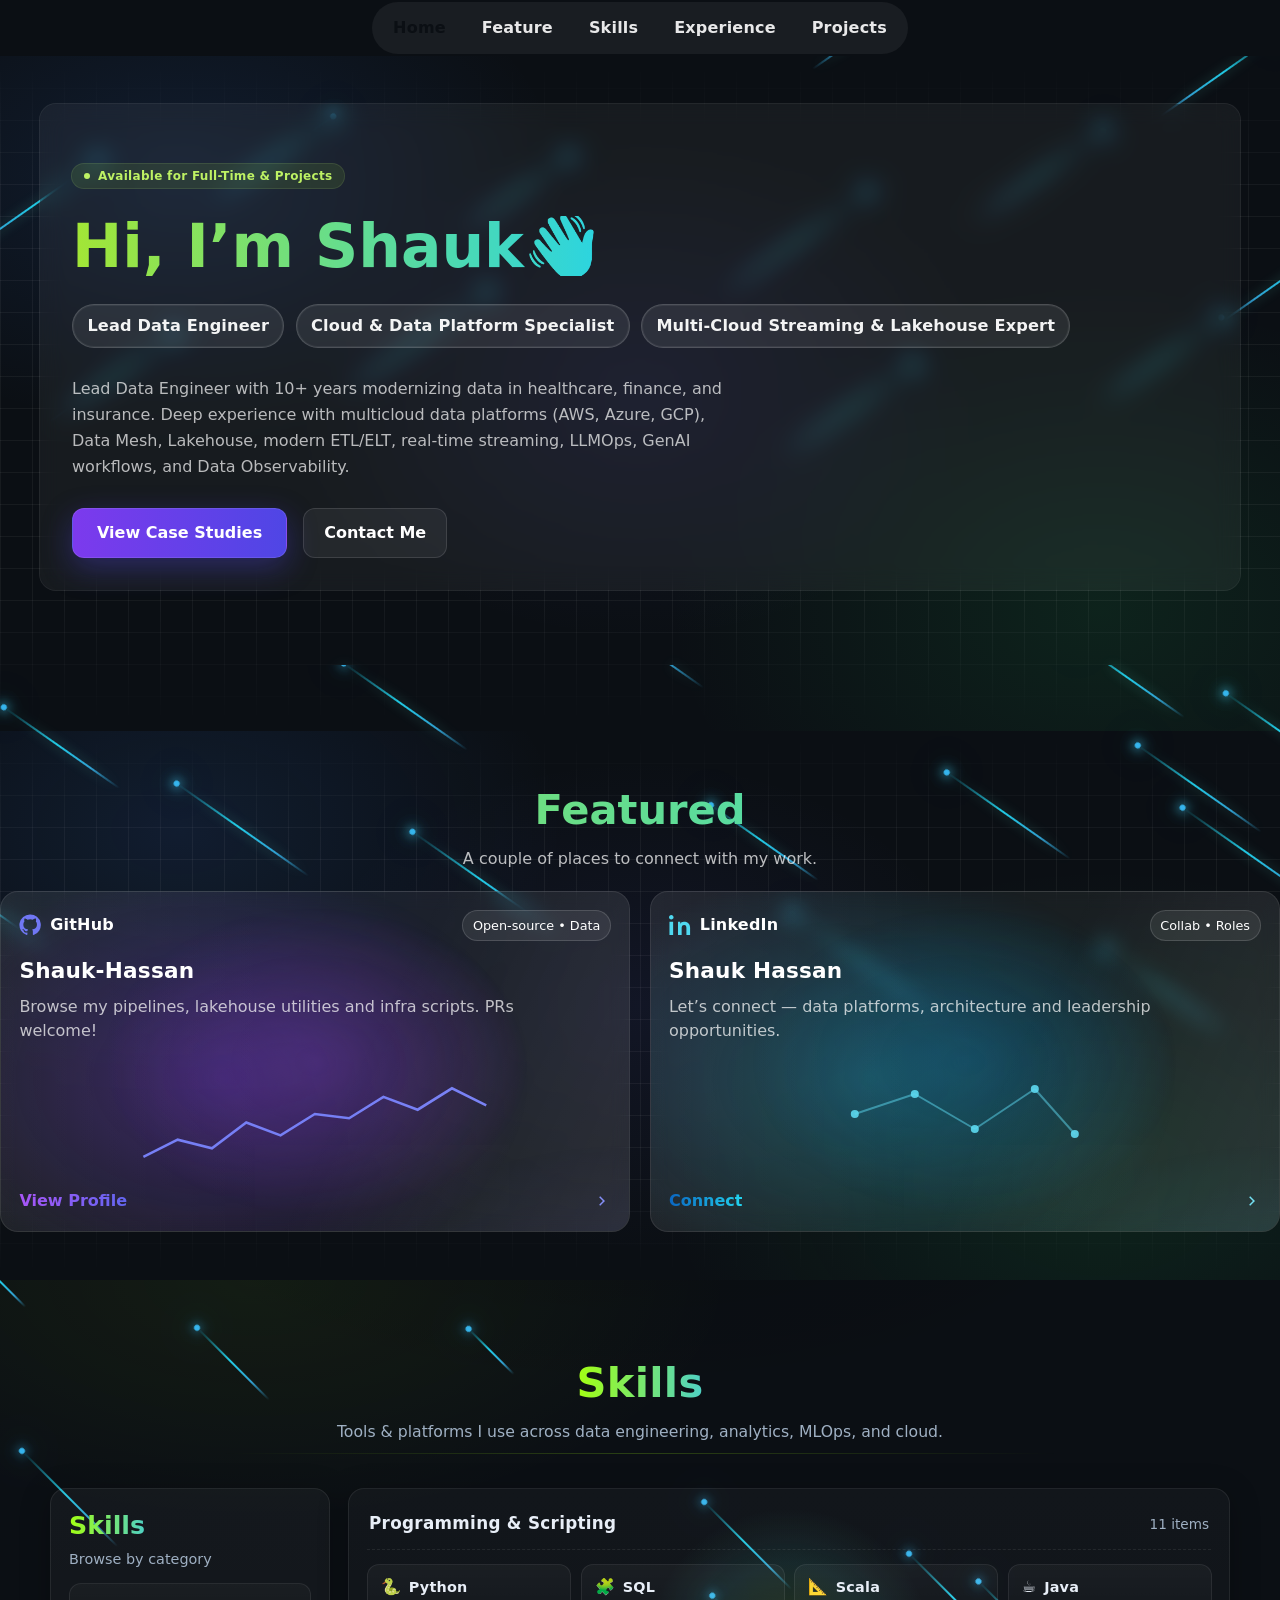
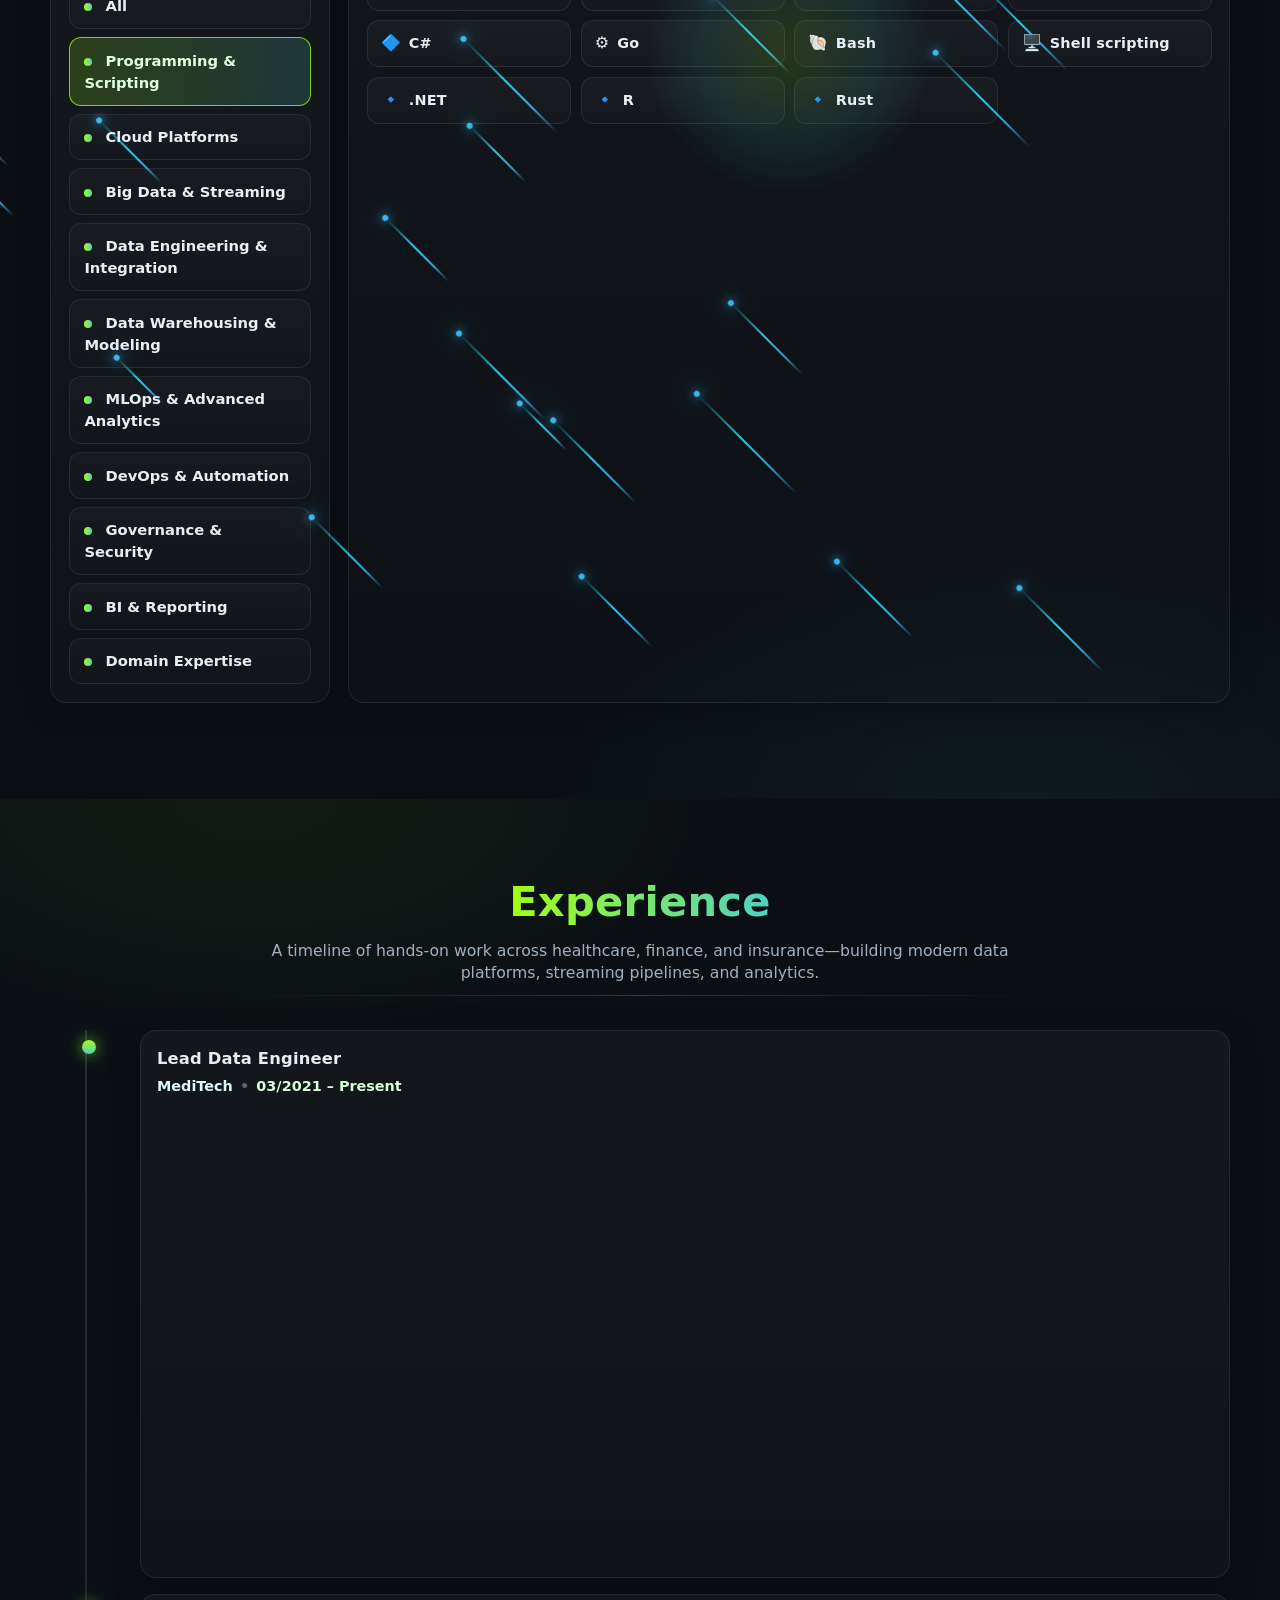
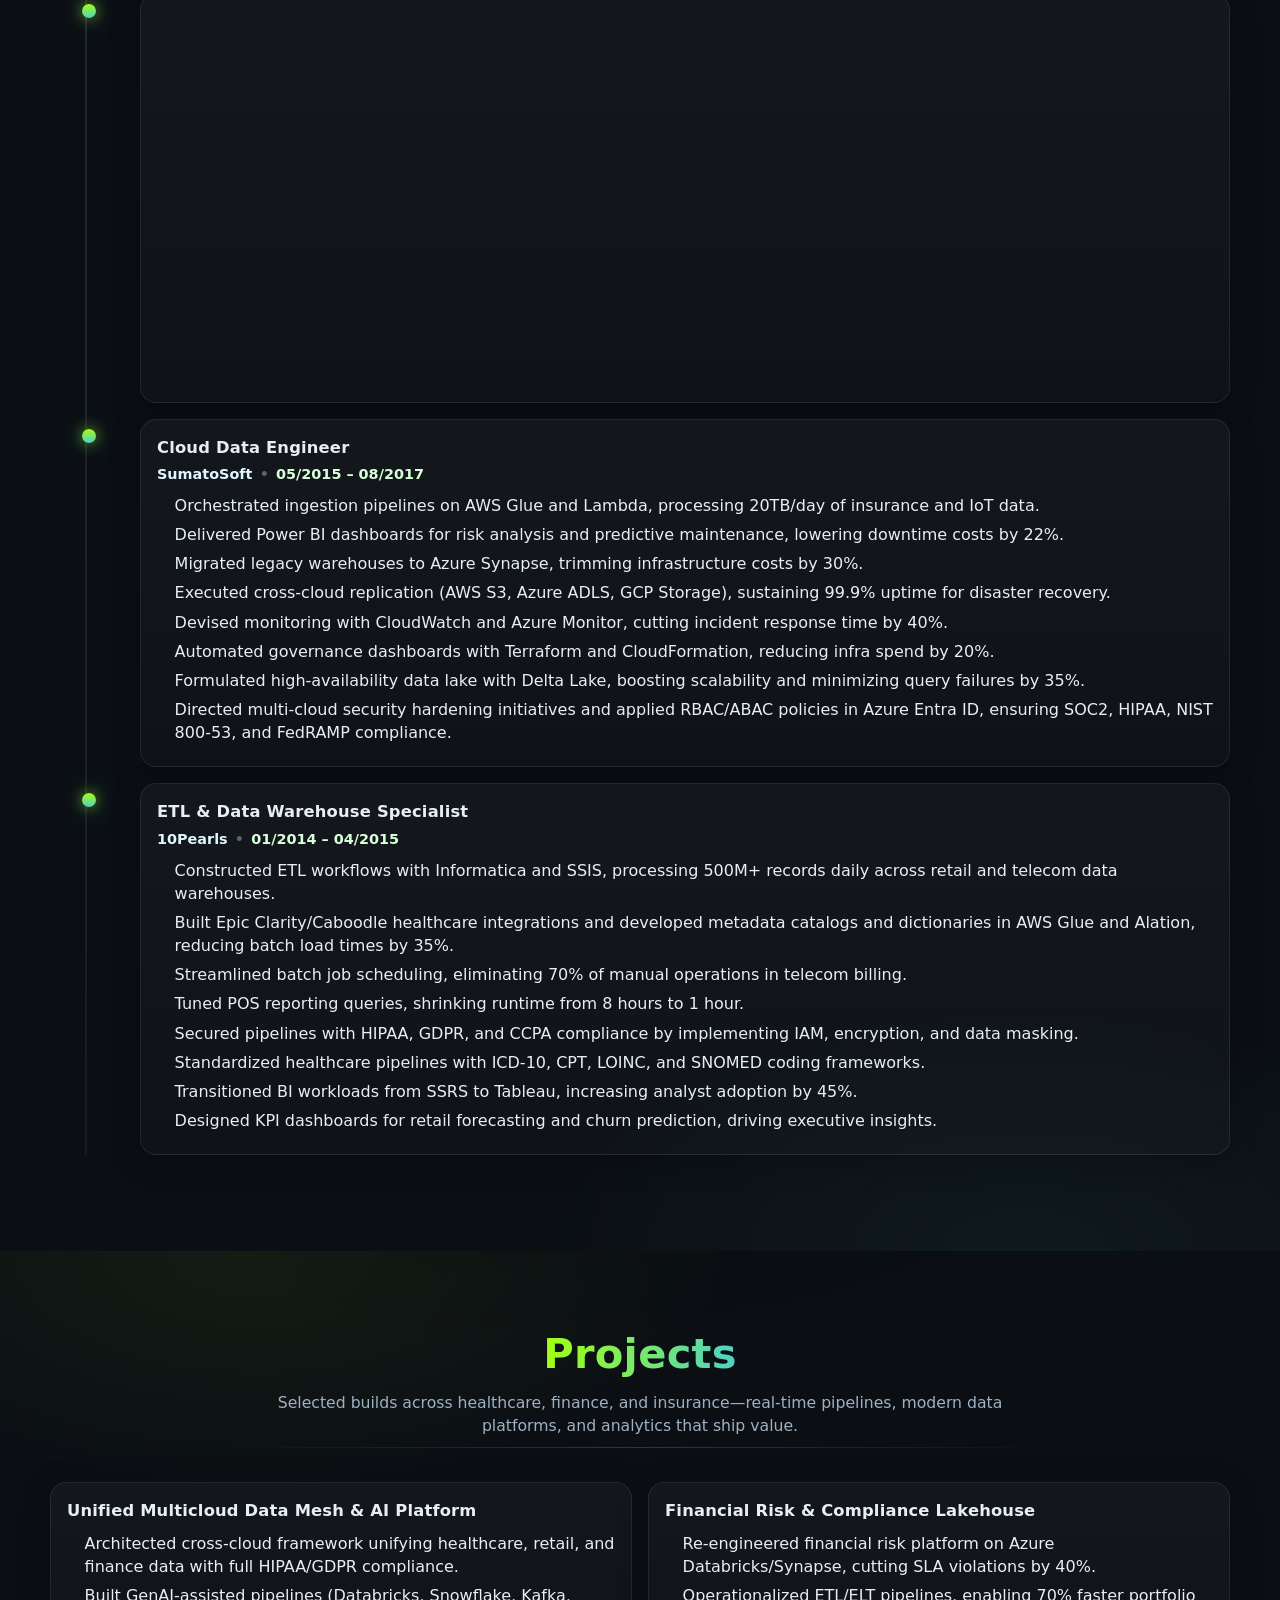
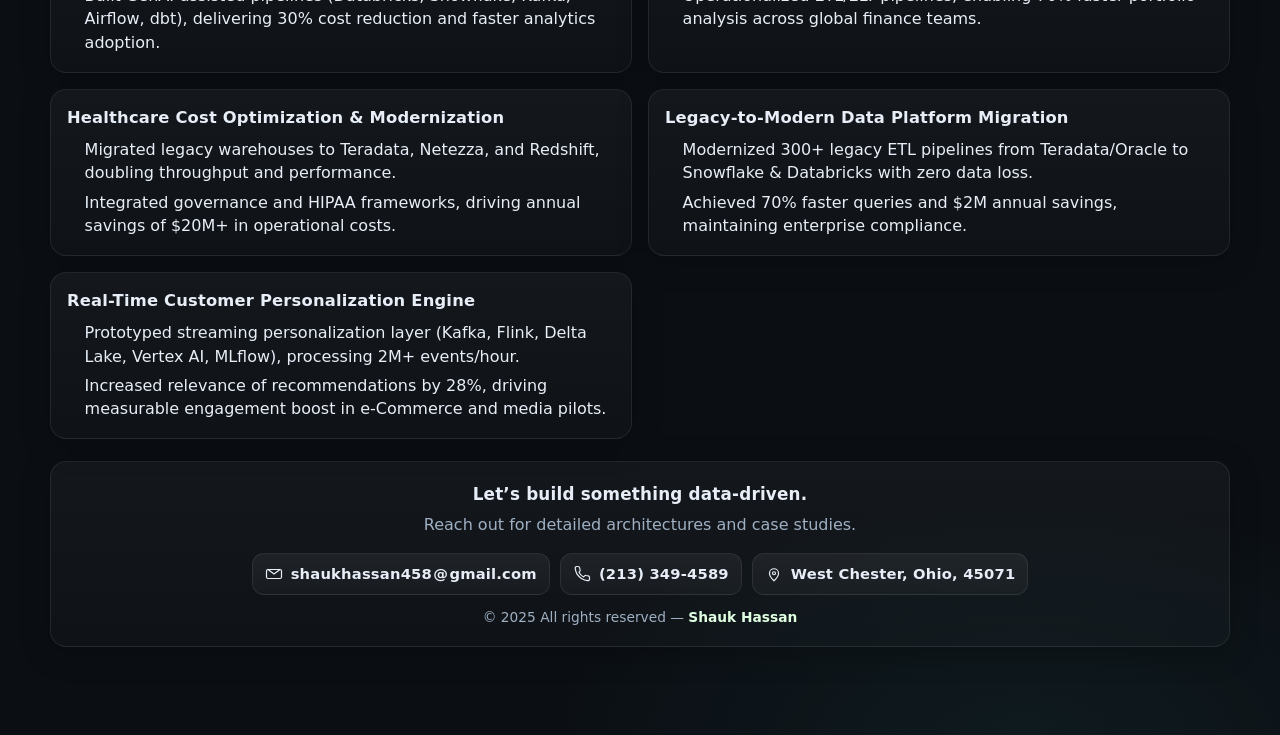
==== commit a793ac6a: "Auto-generated commit" ====
--- a/browser/index.html
+++ b/browser/index.html
@@ -7,7 +7,7 @@
   <style>*,:before,:after{--tw-border-spacing-x: 0;--tw-border-spacing-y: 0;--tw-translate-x: 0;--tw-translate-y: 0;--tw-rotate: 0;--tw-skew-x: 0;--tw-skew-y: 0;--tw-scale-x: 1;--tw-scale-y: 1;--tw-pan-x: ;--tw-pan-y: ;--tw-pinch-zoom: ;--tw-scroll-snap-strictness: proximity;--tw-gradient-from-position: ;--tw-gradient-via-position: ;--tw-gradient-to-position: ;--tw-ordinal: ;--tw-slashed-zero: ;--tw-numeric-figure: ;--tw-numeric-spacing: ;--tw-numeric-fraction: ;--tw-ring-inset: ;--tw-ring-offset-width: 0px;--tw-ring-offset-color: #fff;--tw-ring-color: rgb(59 130 246 / .5);--tw-ring-offset-shadow: 0 0 #0000;--tw-ring-shadow: 0 0 #0000;--tw-shadow: 0 0 #0000;--tw-shadow-colored: 0 0 #0000;--tw-blur: ;--tw-brightness: ;--tw-contrast: ;--tw-grayscale: ;--tw-hue-rotate: ;--tw-invert: ;--tw-saturate: ;--tw-sepia: ;--tw-drop-shadow: ;--tw-backdrop-blur: ;--tw-backdrop-brightness: ;--tw-backdrop-contrast: ;--tw-backdrop-grayscale: ;--tw-backdrop-hue-rotate: ;--tw-backdrop-invert: ;--tw-backdrop-opacity: ;--tw-backdrop-saturate: ;--tw-backdrop-sepia: ;--tw-contain-size: ;--tw-contain-layout: ;--tw-contain-paint: ;--tw-contain-style: }*,:before,:after{box-sizing:border-box;border-width:0;border-style:solid;border-color:#e5e7eb}:before,:after{--tw-content: ""}html{line-height:1.5;-webkit-text-size-adjust:100%;-moz-tab-size:4;tab-size:4;font-family:ui-sans-serif,system-ui,sans-serif,"Apple Color Emoji","Segoe UI Emoji",Segoe UI Symbol,"Noto Color Emoji";font-feature-settings:normal;font-variation-settings:normal;-webkit-tap-highlight-color:transparent}body{margin:0;line-height:inherit}h1,h2,h3{font-size:inherit;font-weight:inherit}a{color:inherit;text-decoration:inherit}button{font-family:inherit;font-feature-settings:inherit;font-variation-settings:inherit;font-size:100%;font-weight:inherit;line-height:inherit;letter-spacing:inherit;color:inherit;margin:0;padding:0}button{text-transform:none}button{-webkit-appearance:button;background-color:transparent;background-image:none}h1,h2,h3,p{margin:0}ul{list-style:none;margin:0;padding:0}button{cursor:pointer}svg{display:block;vertical-align:middle}.container{width:100%}@media (min-width: 640px){.container{max-width:640px}}@media (min-width: 768px){.container{max-width:768px}}@media (min-width: 1024px){.container{max-width:1024px}}@media (min-width: 1280px){.container{max-width:1280px}}@media (min-width: 1536px){.container{max-width:1536px}}.pointer-events-none{pointer-events:none}.absolute{position:absolute}.relative{position:relative}.sticky{position:sticky}.inset-0{inset:0}.top-0{top:0}.z-50{z-index:50}.mx-auto{margin-left:auto;margin-right:auto}.block{display:block}.flex{display:flex}.inline-flex{display:inline-flex}.h-1\.5{height:.375rem}.h-14{height:3.5rem}.min-h-\[75vh\]{min-height:75vh}.w-1\.5{width:.375rem}.max-w-2xl{max-width:42rem}.max-w-7xl{max-width:80rem}@keyframes pulse{50%{opacity:.5}}.animate-pulse{animation:pulse 2s cubic-bezier(.4,0,.6,1) infinite}.flex-wrap{flex-wrap:wrap}.items-center{align-items:center}.justify-center{justify-content:center}.gap-2{gap:.5rem}.gap-4{gap:1rem}.space-y-6>:not([hidden])~:not([hidden]){--tw-space-y-reverse: 0;margin-top:calc(1.5rem * calc(1 - var(--tw-space-y-reverse)));margin-bottom:calc(1.5rem * var(--tw-space-y-reverse))}.overflow-hidden{overflow:hidden}.text-balance{text-wrap:balance}.rounded-2xl{border-radius:1rem}.rounded-full{border-radius:9999px}.bg-\[\#0b0f14\]{--tw-bg-opacity: 1;background-color:rgb(11 15 20 / var(--tw-bg-opacity, 1))}.bg-lime-300{--tw-bg-opacity: 1;background-color:rgb(190 242 100 / var(--tw-bg-opacity, 1))}.bg-lime-400\/10{background-color:#a3e6351a}.bg-white\/5{background-color:#ffffff0d}.bg-\[radial-gradient\(360px_260px_at_var\(--mx\,50\%\)_var\(--my\,50\%\)\,rgba\(163\,230\,53\,0\.12\)\,transparent_60\%\)\]{background-image:radial-gradient(360px 260px at var(--mx,50%) var(--my,50%),rgba(163,230,53,.12),transparent 60%)}.bg-gradient-to-r{background-image:linear-gradient(to right,var(--tw-gradient-stops))}.from-lime-400{--tw-gradient-from: #a3e635 var(--tw-gradient-from-position);--tw-gradient-to: rgb(163 230 53 / 0) var(--tw-gradient-to-position);--tw-gradient-stops: var(--tw-gradient-from), var(--tw-gradient-to)}.via-cyan-400{--tw-gradient-to: rgb(34 211 238 / 0) var(--tw-gradient-to-position);--tw-gradient-stops: var(--tw-gradient-from), #22d3ee var(--tw-gradient-via-position), var(--tw-gradient-to)}.to-indigo-400{--tw-gradient-to: #818cf8 var(--tw-gradient-to-position)}.bg-clip-text{background-clip:text}.p-6{padding:1.5rem}.px-3{padding-left:.75rem;padding-right:.75rem}.px-4{padding-left:1rem;padding-right:1rem}.px-6{padding-left:1.5rem;padding-right:1.5rem}.py-1{padding-top:.25rem;padding-bottom:.25rem}.py-10{padding-top:2.5rem;padding-bottom:2.5rem}.text-4xl{font-size:2.25rem;line-height:2.5rem}.text-xs{font-size:.75rem;line-height:1rem}.font-extrabold{font-weight:800}.font-semibold{font-weight:600}.leading-relaxed{line-height:1.625}.leading-tight{line-height:1.25}.tracking-wide{letter-spacing:.025em}.text-lime-300{--tw-text-opacity: 1;color:rgb(190 242 100 / var(--tw-text-opacity, 1))}.text-transparent{color:transparent}.text-white{--tw-text-opacity: 1;color:rgb(255 255 255 / var(--tw-text-opacity, 1))}.text-white\/70{color:#ffffffb3}.opacity-0{opacity:0}.ring-1{--tw-ring-offset-shadow: var(--tw-ring-inset) 0 0 0 var(--tw-ring-offset-width) var(--tw-ring-offset-color);--tw-ring-shadow: var(--tw-ring-inset) 0 0 0 calc(1px + var(--tw-ring-offset-width)) var(--tw-ring-color);box-shadow:var(--tw-ring-offset-shadow),var(--tw-ring-shadow),var(--tw-shadow, 0 0 #0000)}.ring-lime-300\/20{--tw-ring-color: rgb(190 242 100 / .2)}.ring-white\/10{--tw-ring-color: rgb(255 255 255 / .1)}.backdrop-blur-md{--tw-backdrop-blur: blur(12px);-webkit-backdrop-filter:var(--tw-backdrop-blur) var(--tw-backdrop-brightness) var(--tw-backdrop-contrast) var(--tw-backdrop-grayscale) var(--tw-backdrop-hue-rotate) var(--tw-backdrop-invert) var(--tw-backdrop-opacity) var(--tw-backdrop-saturate) var(--tw-backdrop-sepia);backdrop-filter:var(--tw-backdrop-blur) var(--tw-backdrop-brightness) var(--tw-backdrop-contrast) var(--tw-backdrop-grayscale) var(--tw-backdrop-hue-rotate) var(--tw-backdrop-invert) var(--tw-backdrop-opacity) var(--tw-backdrop-saturate) var(--tw-backdrop-sepia)}.transition{transition-property:color,background-color,border-color,text-decoration-color,fill,stroke,opacity,box-shadow,transform,filter,backdrop-filter;transition-timing-function:cubic-bezier(.4,0,.2,1);transition-duration:.15s}@media (min-width: 640px){.sm\:text-5xl{font-size:3rem;line-height:1}}@media (min-width: 1024px){.lg\:space-y-7>:not([hidden])~:not([hidden]){--tw-space-y-reverse: 0;margin-top:calc(1.75rem * calc(1 - var(--tw-space-y-reverse)));margin-bottom:calc(1.75rem * var(--tw-space-y-reverse))}.lg\:p-8{padding:2rem}.lg\:px-10{padding-left:2.5rem;padding-right:2.5rem}.lg\:px-8{padding-left:2rem;padding-right:2rem}.lg\:py-12{padding-top:3rem;padding-bottom:3rem}.lg\:text-6xl{font-size:3.75rem;line-height:1}.group:hover .lg\:group-hover\:opacity-100{opacity:1}}
 </style><link rel="stylesheet" href="styles-Z55AXON5.css" media="print" onload="this.media='all'"><noscript><link rel="stylesheet" href="styles-Z55AXON5.css"></noscript><style ng-app-id="ng">.site-nav[_ngcontent-ng-c3123382229]{position:sticky;top:0;background:rgb(11 15 20 / var(--tw-bg-opacity, 1))}.progress-track[_ngcontent-ng-c3123382229]{position:absolute;left:0;right:0;top:0;height:2px}.progress-bar[_ngcontent-ng-c3123382229]{height:100%;background-image:linear-gradient(90deg,#a3e635,#22d3ee);box-shadow:0 0 12px #22d3ee73;transition:width .12s ease}.container[_ngcontent-ng-c3123382229]{max-width:1200px}.nav-list-wrap[_ngcontent-ng-c3123382229]{position:relative;display:inline-flex}.nav-list[_ngcontent-ng-c3123382229]{display:flex;align-items:center;gap:.35rem;padding:.35rem;border-radius:9999px;background:#ffffff0f;margin:0}.nav-list[_ngcontent-ng-c3123382229] > li[_ngcontent-ng-c3123382229]{list-style:none}.nav-pill[_ngcontent-ng-c3123382229]{padding:.55rem .95rem;border-radius:9999px;font-weight:700;letter-spacing:.2px;color:#ffffffe6;background:transparent;transition:transform .18s ease,background .18s ease,color .18s ease}.nav-pill[_ngcontent-ng-c3123382229]:hover{transform:translateY(-1px);background:#ffffff1a}.nav-pill.is-active[_ngcontent-ng-c3123382229]{color:#0b0f14}.nav-indicator[_ngcontent-ng-c3123382229]{position:absolute;left:0;bottom:.35rem;height:calc(100% - .7rem);border-radius:9999px;z-index:0;opacity:0;width:0;background:linear-gradient(90deg,#a3e635,#22d3ee);box-shadow:0 8px 24px #22d3ee59;transition:transform .28s cubic-bezier(.2,.8,.2,1),width .28s cubic-bezier(.2,.8,.2,1),opacity .2s ease}.nav-list[_ngcontent-ng-c3123382229] > li[_ngcontent-ng-c3123382229]{position:relative;z-index:1}@media (max-width: 768px){.nav-list[_ngcontent-ng-c3123382229]{overflow-x:auto;-webkit-overflow-scrolling:touch}.nav-list[_ngcontent-ng-c3123382229]::-webkit-scrollbar{display:none}}[_nghost-ng-c3123382229]{display:block}.left-spotlight[_ngcontent-ng-c3123382229]{--mx: 50%;--my: 50%}.bg-gradient-pan[_ngcontent-ng-c3123382229]{position:absolute;inset:0;background:radial-gradient(640px 420px at 14% 18%,rgba(59,130,246,.12),transparent 60%),radial-gradient(720px 520px at 86% 82%,rgba(34,197,94,.11),transparent 60%),radial-gradient(520px 380px at 50% 50%,rgba(99,102,241,.08),transparent 65%);animation:_ngcontent-ng-c3123382229_gradient-pan 28s ease-in-out infinite alternate}@keyframes _ngcontent-ng-c3123382229_gradient-pan{0%{transform:translate(-5%,-3%) scale(1)}50%{transform:translate(6%,4%) scale(1.03)}to{transform:translate(-2%,5%) scale(1.01)}}.bg-grid-anim[_ngcontent-ng-c3123382229]{position:absolute;inset:0;background-image:linear-gradient(rgba(255,255,255,.05) 1px,transparent 1px),linear-gradient(90deg,rgba(255,255,255,.05) 1px,transparent 1px);background-size:32px 32px,32px 32px;background-position:0 0,0 0;mask-image:linear-gradient(to bottom,transparent,black 20%,black 80%,transparent);animation:_ngcontent-ng-c3123382229_grid-pan 40s linear infinite}@keyframes _ngcontent-ng-c3123382229_grid-pan{0%{background-position:0 0,0 0}to{background-position:256px 160px,256px 160px}}.meteors[_ngcontent-ng-c3123382229]{position:absolute;inset:-12%;overflow:hidden;filter:drop-shadow(0 0 6px rgba(94,234,212,.45))}.meteors[_ngcontent-ng-c3123382229]   li[_ngcontent-ng-c3123382229]{position:absolute;list-style:none;top:var(--top);left:var(--left);width:var(--len, 160px);height:2px;border-radius:9999px;transform:rotate(-35deg) translateZ(0);background:linear-gradient(90deg,#0000,#38bdf8d9 25%,#22d3ee 55%,#0000);animation:_ngcontent-ng-c3123382229_meteor var(--dur, 7s) var(--delay, 0s) linear infinite;opacity:.95}.meteors[_ngcontent-ng-c3123382229]   li[_ngcontent-ng-c3123382229]:before{content:"";position:absolute;right:-4px;top:-2px;width:6px;height:6px;border-radius:9999px;background:#38bdf8;box-shadow:0 0 10px #38bdf8e6,0 0 20px #22d3eeb3,0 0 36px #22d3ee8c}@keyframes _ngcontent-ng-c3123382229_meteor{0%{transform:translateZ(0) rotate(-35deg);opacity:0}8%{opacity:1}92%{opacity:1}to{transform:translate3d(120vmax,120vmax,0) rotate(-35deg);opacity:0}}.btn-primary[_ngcontent-ng-c3123382229]{position:relative;display:inline-flex;align-items:center;justify-content:center;padding:12px 24px;border-radius:12px;font-weight:600;background-image:linear-gradient(90deg,#7c3aed,#4f46e5);color:#fff;box-shadow:0 10px 30px #4f46e559;border:1px solid rgba(255,255,255,.1);transition:transform .2s ease,box-shadow .2s ease,background-position .2s ease;overflow:hidden}.btn-primary[_ngcontent-ng-c3123382229]:hover{transform:translateY(-1px);box-shadow:0 14px 36px #4f46e573}.btn-primary[_ngcontent-ng-c3123382229]:after{content:"";position:absolute;inset:0;background:linear-gradient(110deg,transparent,rgba(255,255,255,.28),transparent);background-size:200% 100%;opacity:0;transition:opacity .3s ease}.btn-primary[_ngcontent-ng-c3123382229]:hover:after{opacity:.7;animation:_ngcontent-ng-c3123382229_sheen 1.2s linear infinite}.btn-ghost[_ngcontent-ng-c3123382229]{display:inline-flex;align-items:center;justify-content:center;padding:12px 20px;border-radius:12px;font-weight:600;background:#ffffff0f;color:#fff;border:1px solid rgba(255,255,255,.12);transition:background .2s ease,transform .2s ease}.btn-ghost[_ngcontent-ng-c3123382229]:hover{background:#ffffff1f;transform:translateY(-1px)}@keyframes _ngcontent-ng-c3123382229_sheen{to{background-position-x:150%}}.roles[_ngcontent-ng-c3123382229]{display:flex;flex-wrap:wrap;gap:.6rem .7rem;margin:.2rem 0 0;padding:0;list-style:none}.roles[_ngcontent-ng-c3123382229]   li[_ngcontent-ng-c3123382229]{padding:.55rem .9rem;border-radius:9999px;background:#ffffff14;color:#fffffff2;border:1px solid rgba(255,255,255,.16);box-shadow:inset 0 0 0 1px #ffffff0f;font-weight:700;letter-spacing:.15px;font-size:clamp(.9rem,.85rem + .2vw,1.05rem)}.contact-popover[_ngcontent-ng-c3123382229]{position:absolute;left:0;top:100%;margin-top:.5rem;z-index:50;background:#111827eb;border:1px solid rgba(255,255,255,.12);border-radius:12px;padding:.6rem;min-width:260px;box-shadow:0 20px 60px #00000059}.contact-item[_ngcontent-ng-c3123382229]{display:block;color:#fff;text-decoration:none;padding:.5rem .6rem;border-radius:10px;font-weight:600}.contact-item[_ngcontent-ng-c3123382229]:hover{background:#ffffff14}@media (prefers-reduced-motion: reduce){.bg-gradient-pan[_ngcontent-ng-c3123382229], .bg-grid-anim[_ngcontent-ng-c3123382229], .meteors[_ngcontent-ng-c3123382229]   li[_ngcontent-ng-c3123382229]{animation:none!important}}</style><style ng-app-id="ng">[_nghost-ng-c2763432455]{display:block}.left-spotlight[_ngcontent-ng-c2763432455]{--mx: 50%;--my: 50%}.bg-gradient-pan[_ngcontent-ng-c2763432455]{position:absolute;inset:0;background:radial-gradient(640px 420px at 14% 18%,rgba(59,130,246,.12),transparent 60%),radial-gradient(720px 520px at 86% 82%,rgba(34,197,94,.11),transparent 60%),radial-gradient(520px 380px at 50% 50%,rgba(99,102,241,.08),transparent 65%);animation:_ngcontent-ng-c2763432455_gradient-pan 28s ease-in-out infinite alternate}@keyframes _ngcontent-ng-c2763432455_gradient-pan{0%{transform:translate(-5%,-3%) scale(1)}50%{transform:translate(6%,4%) scale(1.03)}to{transform:translate(-2%,5%) scale(1.01)}}.bg-grid-anim[_ngcontent-ng-c2763432455]{position:absolute;inset:0;background-image:linear-gradient(rgba(255,255,255,.05) 1px,transparent 1px),linear-gradient(90deg,rgba(255,255,255,.05) 1px,transparent 1px);background-size:32px 32px,32px 32px;background-position:0 0,0 0;mask-image:linear-gradient(to bottom,transparent,black 20%,black 80%,transparent);animation:_ngcontent-ng-c2763432455_grid-pan 40s linear infinite}@keyframes _ngcontent-ng-c2763432455_grid-pan{0%{background-position:0 0,0 0}to{background-position:256px 160px,256px 160px}}.meteors[_ngcontent-ng-c2763432455]{position:absolute;inset:-12%;overflow:hidden;filter:drop-shadow(0 0 6px rgba(94,234,212,.45))}.meteors[_ngcontent-ng-c2763432455]   li[_ngcontent-ng-c2763432455]{position:absolute;list-style:none;top:var(--top);left:var(--left);width:var(--len, 160px);height:2px;border-radius:9999px;transform:rotate(-35deg) translateZ(0);background:linear-gradient(90deg,#0000,#38bdf8d9 25%,#22d3ee 55%,#0000);animation:_ngcontent-ng-c2763432455_meteor var(--dur, 7s) var(--delay, 0s) linear infinite;opacity:.95}.meteors[_ngcontent-ng-c2763432455]   li[_ngcontent-ng-c2763432455]:before{content:"";position:absolute;right:-4px;top:-2px;width:6px;height:6px;border-radius:9999px;background:#38bdf8;box-shadow:0 0 10px #38bdf8e6,0 0 20px #22d3eeb3,0 0 36px #22d3ee8c}@keyframes _ngcontent-ng-c2763432455_meteor{0%{transform:translateZ(0) rotate(-35deg);opacity:0}8%{opacity:1}92%{opacity:1}to{transform:translate3d(120vmax,120vmax,0) rotate(-35deg);opacity:0}}.btn-primary[_ngcontent-ng-c2763432455]{position:relative;display:inline-flex;align-items:center;justify-content:center;padding:12px 24px;border-radius:12px;font-weight:600;background-image:linear-gradient(90deg,#7c3aed,#4f46e5);color:#fff;box-shadow:0 10px 30px #4f46e559;border:1px solid rgba(255,255,255,.1);transition:transform .2s ease,box-shadow .2s ease,background-position .2s ease;overflow:hidden}.btn-primary[_ngcontent-ng-c2763432455]:hover{transform:translateY(-1px);box-shadow:0 14px 36px #4f46e573}.btn-primary[_ngcontent-ng-c2763432455]:after{content:"";position:absolute;inset:0;background:linear-gradient(110deg,transparent,rgba(255,255,255,.28),transparent);background-size:200% 100%;opacity:0;transition:opacity .3s ease}.btn-primary[_ngcontent-ng-c2763432455]:hover:after{opacity:.7;animation:_ngcontent-ng-c2763432455_sheen 1.2s linear infinite}.btn-ghost[_ngcontent-ng-c2763432455]{display:inline-flex;align-items:center;justify-content:center;padding:12px 20px;border-radius:12px;font-weight:600;background:#ffffff0f;color:#fff;border:1px solid rgba(255,255,255,.12);transition:background .2s ease,transform .2s ease}.btn-ghost[_ngcontent-ng-c2763432455]:hover{background:#ffffff1f;transform:translateY(-1px)}@keyframes _ngcontent-ng-c2763432455_sheen{to{background-position-x:150%}}.roles[_ngcontent-ng-c2763432455]{display:flex;flex-wrap:wrap;gap:.6rem .7rem;margin:.2rem 0 0;padding:0;list-style:none}.roles[_ngcontent-ng-c2763432455]   li[_ngcontent-ng-c2763432455]{padding:.55rem .9rem;border-radius:9999px;background:#ffffff14;color:#fffffff2;border:1px solid rgba(255,255,255,.16);box-shadow:inset 0 0 0 1px #ffffff0f;font-weight:700;letter-spacing:.15px;font-size:clamp(.9rem,.85rem + .2vw,1.05rem)}.contact-popover[_ngcontent-ng-c2763432455]{position:absolute;left:0;top:100%;margin-top:.5rem;z-index:50;background:#111827eb;-webkit-backdrop-filter:blur(8px);backdrop-filter:blur(8px);border:1px solid rgba(255,255,255,.12);border-radius:12px;padding:.6rem;min-width:260px;box-shadow:0 20px 60px #00000059}.contact-item[_ngcontent-ng-c2763432455]{display:block;color:#fff;text-decoration:none;padding:.5rem .6rem;border-radius:10px;font-weight:600}.contact-item[_ngcontent-ng-c2763432455]:hover{background:#ffffff14}@media (prefers-reduced-motion: reduce){.bg-gradient-pan[_ngcontent-ng-c2763432455], .bg-grid-anim[_ngcontent-ng-c2763432455], .meteors[_ngcontent-ng-c2763432455]   li[_ngcontent-ng-c2763432455]{animation:none!important}}</style><style ng-app-id="ng">.feature-wrap[_ngcontent-ng-c3387766633]{position:relative;padding:3rem 0;background:rgb(11 15 20 / var(--tw-bg-opacity, 1))}.feature-bg[_ngcontent-ng-c3387766633]{position:absolute;inset:0;pointer-events:none;z-index:0}.feature-head[_ngcontent-ng-c3387766633], .feature-grid[_ngcontent-ng-c3387766633]{position:relative;z-index:1}.feature-bg[_ngcontent-ng-c3387766633]   .bg-gradient-pan[_ngcontent-ng-c3387766633]{position:absolute;inset:0;background:radial-gradient(640px 420px at 14% 18%,rgba(59,130,246,.12),transparent 60%),radial-gradient(720px 520px at 86% 82%,rgba(34,197,94,.11),transparent 60%),radial-gradient(520px 380px at 50% 50%,rgba(99,102,241,.08),transparent 65%);animation:_ngcontent-ng-c3387766633_feature-gradient-pan 28s ease-in-out infinite alternate}@keyframes _ngcontent-ng-c3387766633_feature-gradient-pan{0%{transform:translate(-5%,-3%) scale(1)}50%{transform:translate(6%,4%) scale(1.03)}to{transform:translate(-2%,5%) scale(1.01)}}.feature-bg[_ngcontent-ng-c3387766633]   .bg-grid-anim[_ngcontent-ng-c3387766633]{position:absolute;inset:0;background-image:linear-gradient(rgba(255,255,255,.05) 1px,transparent 1px),linear-gradient(90deg,rgba(255,255,255,.05) 1px,transparent 1px);background-size:32px 32px,32px 32px;-webkit-mask-image:linear-gradient(to bottom,transparent,#000 20%,#000 80%,transparent);mask-image:linear-gradient(to bottom,transparent,#000 20%,#000 80%,transparent);animation:_ngcontent-ng-c3387766633_feature-grid-pan 40s linear infinite}@keyframes _ngcontent-ng-c3387766633_feature-grid-pan{0%{background-position:0 0,0 0}to{background-position:256px 160px,256px 160px}}.feature-bg[_ngcontent-ng-c3387766633]   .meteors[_ngcontent-ng-c3387766633]{position:absolute;inset:-12%;overflow:hidden;filter:drop-shadow(0 0 6px rgba(94,234,212,.45))}.feature-bg[_ngcontent-ng-c3387766633]   .meteors[_ngcontent-ng-c3387766633]{--speed: 0}.feature-bg[_ngcontent-ng-c3387766633]   .meteors[_ngcontent-ng-c3387766633]   li[_ngcontent-ng-c3387766633]{position:absolute;list-style:none;top:var(--top);right:var(--right);width:var(--len, 160px);height:2px;border-radius:9999px;transform:rotate(35deg) translateZ(0);background:linear-gradient(270deg,#0000,#38bdf8d9 25%,#22d3ee 55%,#0000);animation:_ngcontent-ng-c3387766633_feature-meteor var(--dur, 12s) var(--delay, 0s) linear infinite;opacity:.95}.feature-bg[_ngcontent-ng-c3387766633]   .meteors[_ngcontent-ng-c3387766633]   li[_ngcontent-ng-c3387766633]:before{content:"";position:absolute;left:-4px;top:-2px;width:6px;height:6px;border-radius:9999px;background:#38bdf8;box-shadow:0 0 10px #38bdf8e6,0 0 20px #22d3eeb3,0 0 36px #22d3ee8c}@keyframes _ngcontent-ng-c3387766633_feature-meteor{0%{transform:translateZ(0) rotate(35deg);opacity:0}8%{opacity:1}92%{opacity:1}to{transform:translate3d(-80vmax,80vmax,0) rotate(35deg);opacity:0}}.feature-bg[_ngcontent-ng-c3387766633]   .meteors[_ngcontent-ng-c3387766633]   li[_ngcontent-ng-c3387766633]:nth-child(1){--top:-6%;--right: 5%;--len:160px;--dur:6.5s;--delay:0s}.feature-bg[_ngcontent-ng-c3387766633]   .meteors[_ngcontent-ng-c3387766633]   li[_ngcontent-ng-c3387766633]:nth-child(2){--top: 2%;--right:15%;--len:130px;--dur:7.2s;--delay:1s}.feature-bg[_ngcontent-ng-c3387766633]   .meteors[_ngcontent-ng-c3387766633]   li[_ngcontent-ng-c3387766633]:nth-child(3){--top:-8%;--right:28%;--len:180px;--dur:6.8s;--delay:2.2s}.feature-bg[_ngcontent-ng-c3387766633]   .meteors[_ngcontent-ng-c3387766633]   li[_ngcontent-ng-c3387766633]:nth-child(4){--top:10%;--right: 5%;--len:140px;--dur:7.8s;--delay:.8s}.feature-bg[_ngcontent-ng-c3387766633]   .meteors[_ngcontent-ng-c3387766633]   li[_ngcontent-ng-c3387766633]:nth-child(5){--top:-4%;--right:45%;--len:170px;--dur:6.2s;--delay:1.6s}.feature-bg[_ngcontent-ng-c3387766633]   .meteors[_ngcontent-ng-c3387766633]   li[_ngcontent-ng-c3387766633]:nth-child(6){--top: 6%;--right:60%;--len:150px;--dur:7.4s;--delay:.3s}.feature-bg[_ngcontent-ng-c3387766633]   .meteors[_ngcontent-ng-c3387766633]   li[_ngcontent-ng-c3387766633]:nth-child(7){--top:-9%;--right:72%;--len:190px;--dur:6.6s;--delay:2.7s}.feature-bg[_ngcontent-ng-c3387766633]   .meteors[_ngcontent-ng-c3387766633]   li[_ngcontent-ng-c3387766633]:nth-child(8){--top:12%;--right:82%;--len:140px;--dur:7.6s;--delay:1.1s}.feature-bg[_ngcontent-ng-c3387766633]   .meteors[_ngcontent-ng-c3387766633]   li[_ngcontent-ng-c3387766633]:nth-child(9){--top:-7%;--right:90%;--len:160px;--dur:6.9s;--delay:3.2s}.feature-bg[_ngcontent-ng-c3387766633]   .meteors[_ngcontent-ng-c3387766633]   li[_ngcontent-ng-c3387766633]:nth-child(10){--top:18%;--right:10%;--len:150px;--dur:7.9s;--delay:2s}.feature-bg[_ngcontent-ng-c3387766633]   .meteors[_ngcontent-ng-c3387766633]   li[_ngcontent-ng-c3387766633]:nth-child(11){--top:28%;--right: 6%;--len:170px;--dur:7.1s;--delay:.7s}.feature-bg[_ngcontent-ng-c3387766633]   .meteors[_ngcontent-ng-c3387766633]   li[_ngcontent-ng-c3387766633]:nth-child(12){--top:22%;--right:22%;--len:150px;--dur:8s;--delay:2.1s}.feature-bg[_ngcontent-ng-c3387766633]   .meteors[_ngcontent-ng-c3387766633]   li[_ngcontent-ng-c3387766633]:nth-child(13){--top:26%;--right:38%;--len:130px;--dur:7.2s;--delay:1.2s}.feature-bg[_ngcontent-ng-c3387766633]   .meteors[_ngcontent-ng-c3387766633]   li[_ngcontent-ng-c3387766633]:nth-child(14){--top:32%;--right:54%;--len:180px;--dur:6.6s;--delay:2.8s}.feature-bg[_ngcontent-ng-c3387766633]   .meteors[_ngcontent-ng-c3387766633]   li[_ngcontent-ng-c3387766633]:nth-child(15){--top:24%;--right:70%;--len:160px;--dur:7.4s;--delay:1.6s}.feature-bg[_ngcontent-ng-c3387766633]   .meteors[_ngcontent-ng-c3387766633]   li[_ngcontent-ng-c3387766633]:nth-child(16){--top:36%;--right:86%;--len:150px;--dur:7.7s;--delay:.9s}.feature-bg[_ngcontent-ng-c3387766633]   .meteors[_ngcontent-ng-c3387766633]   li[_ngcontent-ng-c3387766633]:nth-child(17){--top:48%;--right:12%;--len:150px;--dur:7.6s;--delay:1.3s}.feature-bg[_ngcontent-ng-c3387766633]   .meteors[_ngcontent-ng-c3387766633]   li[_ngcontent-ng-c3387766633]:nth-child(18){--top:44%;--right:30%;--len:180px;--dur:6.9s;--delay:2.4s}@media (prefers-reduced-motion: reduce){.feature-bg[_ngcontent-ng-c3387766633]   .bg-gradient-pan[_ngcontent-ng-c3387766633], .feature-bg[_ngcontent-ng-c3387766633]   .bg-grid-anim[_ngcontent-ng-c3387766633], .feature-bg[_ngcontent-ng-c3387766633]   .meteors[_ngcontent-ng-c3387766633]   li[_ngcontent-ng-c3387766633]{animation:none!important}}.feature-wrap[_ngcontent-ng-c3387766633]{padding:3rem 0;background:rgb(11 15 20 / var(--tw-bg-opacity, 1))}.feature-head[_ngcontent-ng-c3387766633]{text-align:center;margin-bottom:1.25rem}.feature-head[_ngcontent-ng-c3387766633]   h2[_ngcontent-ng-c3387766633]{margin:0;font-weight:900;font-size:clamp(1.8rem,1.2rem + 2.4vw,2.6rem);background-image:linear-gradient(90deg,#a3e635,#22d3ee);-webkit-background-clip:text;background-clip:text;color:transparent}.feature-head[_ngcontent-ng-c3387766633]   p[_ngcontent-ng-c3387766633]{margin-top:.35rem;color:#ffffffb8}.feature-grid[_ngcontent-ng-c3387766633]{display:grid;gap:1rem;grid-template-columns:1fr}@media (min-width: 900px){.feature-grid[_ngcontent-ng-c3387766633]{grid-template-columns:1fr 1fr;gap:1.2rem}}.card[_ngcontent-ng-c3387766633]{--a1:#7c3aed;--a2:#4f46e5;--glow: rgba(124,58,237,.28);position:relative;display:flex;flex-direction:column;gap:.9rem;padding:1.15rem;border-radius:18px;color:#fff;text-decoration:none;background:#ffffff0e;border:1px solid rgba(255,255,255,.12);-webkit-backdrop-filter:blur(10px);backdrop-filter:blur(10px);overflow:hidden;transform-style:preserve-3d;isolation:isolate;transition:box-shadow .25s ease,transform .25s ease}.card[_ngcontent-ng-c3387766633]:hover{box-shadow:0 18px 60px #00000059}.accent-gh[_ngcontent-ng-c3387766633]{--a1:#a855f7;--a2:#6366f1;--glow: rgba(124,58,237,.35)}.accent-li[_ngcontent-ng-c3387766633]{--a1:#0A66C2;--a2:#22d3ee;--glow: rgba(34,211,238,.25)}.card[_ngcontent-ng-c3387766633]:before{content:"";position:absolute;inset:0;pointer-events:none;z-index:-1;background:radial-gradient(520px 360px at 35% 55%,var(--glow) 0%,transparent 60%),linear-gradient(90deg,rgba(255,255,255,.04) 0%,transparent 42%);opacity:.95}.card[_ngcontent-ng-c3387766633]:after{content:"";position:absolute;inset:0;pointer-events:none;background:linear-gradient(115deg,transparent 55%,rgba(255,255,255,.05) 72%,rgba(255,255,255,.12) 100%);opacity:.6}.ambient-glow[_ngcontent-ng-c3387766633]{position:absolute;inset:-22%;z-index:-2;opacity:.85;background:radial-gradient(360px 260px at var(--mx,50%) var(--my,50%),color-mix(in oklab,var(--a1) 28%,transparent) 0%,transparent 60%),radial-gradient(520px 380px at 85% 120%,color-mix(in oklab,var(--a2) 20%,transparent) 0%,transparent 70%);transition:opacity .35s ease,transform .35s ease;-webkit-mask-image:linear-gradient(to bottom,transparent,#000 10%,#000 90%,transparent);mask-image:linear-gradient(to bottom,transparent,#000 10%,#000 90%,transparent)}.shine[_ngcontent-ng-c3387766633]{position:absolute;inset:-10% -40%;pointer-events:none;background:linear-gradient(110deg,transparent 0%,rgba(255,255,255,.22) 18%,rgba(255,255,255,.55) 24%,rgba(255,255,255,.22) 30%,transparent 40%);transform:translate(-120%);opacity:0}.card-head[_ngcontent-ng-c3387766633]{display:flex;align-items:center;justify-content:space-between;gap:.8rem}.badge[_ngcontent-ng-c3387766633]{display:flex;align-items:center;gap:.55rem;font-weight:800;letter-spacing:.2px}.badge[_ngcontent-ng-c3387766633]   .ico[_ngcontent-ng-c3387766633]{width:22px;height:22px;color:color-mix(in oklab,var(--a2),white 10%)}.chip[_ngcontent-ng-c3387766633]{font-size:.8rem;padding:.28rem .6rem;border-radius:9999px;background:#ffffff14;border:1px solid rgba(255,255,255,.14)}.card-body[_ngcontent-ng-c3387766633]{display:flex;flex-direction:column;gap:.5rem}.title[_ngcontent-ng-c3387766633]{font-weight:900;letter-spacing:.2px;font-size:clamp(1.1rem,.95rem + .8vw,1.35rem)}.desc[_ngcontent-ng-c3387766633]{color:#ffffffb8;max-width:52ch}.parallax[_ngcontent-ng-c3387766633]{position:relative;height:120px;margin-top:.2rem;color:color-mix(in oklab,var(--a2),white 15%);transform:translateZ(36px)}.graph[_ngcontent-ng-c3387766633], .net[_ngcontent-ng-c3387766633]{width:100%;height:100%}.card-foot[_ngcontent-ng-c3387766633]{display:flex;align-items:center;justify-content:space-between;gap:.6rem}.cta[_ngcontent-ng-c3387766633]{font-weight:800;background-image:linear-gradient(90deg,var(--a1),var(--a2));-webkit-background-clip:text;background-clip:text;color:transparent}.arrow[_ngcontent-ng-c3387766633]{width:18px;height:18px;color:color-mix(in oklab,var(--a2),white 20%)}@media (prefers-reduced-motion: reduce){.shine[_ngcontent-ng-c3387766633]{display:none}}</style><style ng-app-id="ng">[_nghost-ng-c796886937]{--bg: #0b0f14;--panel: rgba(20,24,30,.65);--border: rgba(255,255,255,.08);--text: #e8eef7;--muted: #9fb0c3;--accent: #a3ff12;--accent-2: #4fd1c5;--glow: 0 10px 40px rgba(163,255,18,.14);display:block}.skills-alt-wrap[_ngcontent-ng-c796886937]{position:relative;overflow:hidden;background:radial-gradient(800px 400px at 20% 0%,rgba(163,255,18,.06),transparent 60%),radial-gradient(800px 400px at 80% 100%,rgba(79,209,197,.06),transparent 60%),var(--bg);padding:4rem 1rem 6rem}.container[_ngcontent-ng-c796886937]{max-width:1180px;margin:0 auto;position:relative;z-index:1}.shooting-bg[_ngcontent-ng-c796886937]{position:absolute;inset:0;pointer-events:none;z-index:0;background:radial-gradient(900px 400px at 50% -10%,rgba(0,0,0,.18),transparent 60%)}.meteor-field[_ngcontent-ng-c796886937]{position:absolute;inset:-12%;overflow:hidden;filter:drop-shadow(0 0 6px rgba(94,234,212,.45));--speed: 1}.meteor[_ngcontent-ng-c796886937]{position:absolute;list-style:none;top:var(--top);right:var(--right);width:var(--len, 160px);height:2px;border-radius:9999px;transform:rotate(45deg) translateZ(0);will-change:transform,opacity;background:linear-gradient(270deg,#0000,#38bdf8d9 25%,#22d3ee 55%,#0000);opacity:.95;animation-name:_ngcontent-ng-c796886937_feature-meteor-rtlb;animation-duration:calc(var(--dur, 7s) * var(--speed, 1));animation-delay:var(--delay, 0s);animation-timing-function:linear;animation-iteration-count:infinite}.meteor[_ngcontent-ng-c796886937]:before{content:"";position:absolute;left:-4px;top:-2px;width:6px;height:6px;border-radius:9999px;background:#38bdf8;box-shadow:0 0 10px #38bdf8e6,0 0 20px #22d3eeb3,0 0 36px #22d3ee8c}@keyframes _ngcontent-ng-c796886937_feature-meteor-rtlb{0%{transform:translateZ(0) rotate(45deg);opacity:0}6%{opacity:1}to{transform:translate3d(-60vw,40vh,0) rotate(45deg);opacity:0}}.section-head[_ngcontent-ng-c796886937]{text-align:center;margin:0 auto 18px;padding:8px 12px 16px;max-width:860px}.section-title[_ngcontent-ng-c796886937]{margin:0;font-size:clamp(1.6rem,1rem + 2.2vw,2.6rem);font-weight:900;letter-spacing:.3px;color:var(--text)}.grad[_ngcontent-ng-c796886937]{background:linear-gradient(90deg,var(--accent),var(--accent-2));-webkit-background-clip:text;background-clip:text;color:transparent}.section-sub[_ngcontent-ng-c796886937]{margin:6px auto 10px;color:var(--muted);font-size:.98rem;line-height:1.45;max-width:720px}.section-rule[_ngcontent-ng-c796886937]{height:1px;width:100%;margin:10px auto 0;background:linear-gradient(90deg,#a3ff1200,#a3ff1299,#4fd1c500);opacity:.35}.layout[_ngcontent-ng-c796886937]{display:grid;grid-template-columns:280px 1fr;gap:18px}@media (max-width: 920px){.layout[_ngcontent-ng-c796886937]{grid-template-columns:1fr}}.glass[_ngcontent-ng-c796886937]{background:linear-gradient(180deg,#ffffff0a,#ffffff05);border:1px solid var(--border);border-radius:16px;box-shadow:0 6px 30px #00000040}.sidebar[_ngcontent-ng-c796886937]{padding:18px;position:sticky;top:24px;align-self:start}.title[_ngcontent-ng-c796886937]   h2[_ngcontent-ng-c796886937]{margin:0;font-size:clamp(1.3rem,1.1rem + .6vw,1.6rem);color:var(--text);font-weight:900}.muted[_ngcontent-ng-c796886937]{color:var(--muted);margin:4px 0 12px;font-size:.9rem}.tabs[_ngcontent-ng-c796886937]{display:flex;flex-direction:column;gap:8px}.tab[_ngcontent-ng-c796886937]{text-align:left;background:linear-gradient(180deg,#ffffff08,#ffffff03);border:1px solid var(--border);color:var(--text);font-weight:600;font-size:.92rem;padding:.7rem .9rem;border-radius:12px;transition:all .2s ease}.tab[_ngcontent-ng-c796886937]   .dot[_ngcontent-ng-c796886937]{display:inline-block;width:8px;height:8px;border-radius:999px;background:linear-gradient(90deg,var(--accent),var(--accent-2));margin-right:.5rem;vertical-align:middle}.tab[_ngcontent-ng-c796886937]:hover{border-color:#a3ff1273;box-shadow:var(--glow);transform:translateY(-1px)}.tab.active[_ngcontent-ng-c796886937]{color:#dfffe0;border-color:#a3ff12bf;background:linear-gradient(90deg,#a3ff122e,#4fd1c52e)}.panel[_ngcontent-ng-c796886937]{position:relative;padding:18px;border-radius:16px;border:1px solid var(--border);background:radial-gradient(220px 220px at var(--mx, 50%) var(--my, 20%),rgba(163,255,18,.14),rgba(79,209,197,.1) 40%,transparent 65%),linear-gradient(180deg,#ffffff08,#ffffff03);overflow:hidden}.panel-head[_ngcontent-ng-c796886937]{display:flex;align-items:center;justify-content:space-between;padding:4px 2px 12px;border-bottom:1px dashed var(--border)}.panel-title[_ngcontent-ng-c796886937]{margin:0;color:var(--text);font-size:1.05rem;font-weight:800;letter-spacing:.3px}.count[_ngcontent-ng-c796886937]{color:var(--muted);font-size:.85rem}.chip-grid[_ngcontent-ng-c796886937]{padding-top:14px;display:grid;grid-template-columns:repeat(12,1fr);gap:10px}@media (max-width: 1200px){.chip-grid[_ngcontent-ng-c796886937]{grid-template-columns:repeat(10,1fr)}}@media (max-width: 900px){.chip-grid[_ngcontent-ng-c796886937]{grid-template-columns:repeat(8,1fr)}}@media (max-width: 700px){.chip-grid[_ngcontent-ng-c796886937]{grid-template-columns:repeat(6,1fr)}}@media (max-width: 520px){.chip-grid[_ngcontent-ng-c796886937]{grid-template-columns:repeat(4,1fr)}}.chip[_ngcontent-ng-c796886937]{grid-column:span 4;position:relative;display:inline-flex;align-items:center;gap:.5rem;padding:.65rem .8rem;border-radius:12px;color:var(--text);border:1px solid var(--border);background:linear-gradient(180deg,#ffffff0a,#ffffff05);overflow:hidden;cursor:default;transition:transform .15s ease,box-shadow .15s ease,border-color .15s ease;will-change:transform}@media (min-width: 900px){.chip[_ngcontent-ng-c796886937]{grid-column:span 3}}.chip[_ngcontent-ng-c796886937]:hover{transform:translateY(-2px);border-color:#a3ff128c;box-shadow:var(--glow)}.chip[_ngcontent-ng-c796886937]:active{transform:translateY(0)}.ico[_ngcontent-ng-c796886937]{font-size:1rem}.label[_ngcontent-ng-c796886937]{font-weight:700;font-size:.9rem;letter-spacing:.2px}.shine[_ngcontent-ng-c796886937]{position:absolute;inset:0;background:linear-gradient(110deg,transparent 20%,rgba(255,255,255,.18) 40%,transparent 60%);transform:translate(-100%);animation:_ngcontent-ng-c796886937_gleam 2.8s linear infinite;mix-blend-mode:screen;pointer-events:none}@keyframes _ngcontent-ng-c796886937_gleam{to{transform:translate(100%)}}</style><style ng-app-id="ng">[_nghost-ng-c3067959559]{--bg: #0b0f14;--panel: rgba(20,24,30,.65);--border: rgba(255,255,255,.08);--text: #e8eef7;--muted: #9fb0c3;--accent: #a3ff12;--accent-2: #4fd1c5;--glow: 0 10px 40px rgba(163,255,18,.14);display:block}.xp-wrap[_ngcontent-ng-c3067959559]{position:relative;overflow:hidden;background:radial-gradient(800px 400px at 20% 0%,rgba(163,255,18,.06),transparent 60%),radial-gradient(800px 400px at 80% 100%,rgba(79,209,197,.06),transparent 60%),var(--bg);padding:4rem 1rem 6rem}.container[_ngcontent-ng-c3067959559]{max-width:1180px;margin:0 auto;position:relative;z-index:1}.shooting-bg[_ngcontent-ng-c3067959559]{position:absolute;inset:0;pointer-events:none;z-index:0;background:radial-gradient(900px 400px at 50% -10%,rgba(0,0,0,.18),transparent 60%)}.meteor-field[_ngcontent-ng-c3067959559]{position:absolute;inset:-12%;overflow:hidden;filter:drop-shadow(0 0 6px rgba(94,234,212,.45));--speed: 1.2}.meteor[_ngcontent-ng-c3067959559]{position:absolute;list-style:none;top:var(--top);right:var(--right);width:var(--len, 160px);height:2px;border-radius:9999px;transform:rotate(45deg) translateZ(0);opacity:.95;background:linear-gradient(270deg,#0000,#38bdf8d9 25%,#22d3ee 55%,#0000);animation-name:_ngcontent-ng-c3067959559_xp-meteor;animation-duration:calc(var(--dur, 8s) * var(--speed, 1));animation-delay:var(--delay, 0s);animation-timing-function:linear;animation-iteration-count:infinite}.meteor[_ngcontent-ng-c3067959559]:before{content:"";position:absolute;left:-4px;top:-2px;width:6px;height:6px;border-radius:9999px;background:#38bdf8;box-shadow:0 0 10px #38bdf8e6,0 0 20px #22d3eeb3,0 0 36px #22d3ee8c}@keyframes _ngcontent-ng-c3067959559_xp-meteor{0%{transform:translateZ(0) rotate(45deg);opacity:0}6%{opacity:1}to{transform:translate3d(-60vw,40vh,0) rotate(45deg);opacity:0}}.section-head[_ngcontent-ng-c3067959559]{text-align:center;margin:0 auto 18px;padding:8px 12px 16px;max-width:860px}.section-title[_ngcontent-ng-c3067959559]{margin:0;font-size:clamp(1.6rem,1rem + 2.2vw,2.6rem);font-weight:900;letter-spacing:.3px;color:var(--text)}.grad[_ngcontent-ng-c3067959559]{background:linear-gradient(90deg,var(--accent),var(--accent-2));-webkit-background-clip:text;background-clip:text;color:transparent}.section-sub[_ngcontent-ng-c3067959559]{margin:6px auto 10px;color:var(--muted);font-size:.98rem;line-height:1.45;max-width:760px}.section-rule[_ngcontent-ng-c3067959559]{height:1px;width:100%;margin:10px auto 0;background:linear-gradient(90deg,#a3ff1200,#a3ff1299,#4fd1c500);opacity:.35}.xp-grid[_ngcontent-ng-c3067959559]{display:grid;grid-template-columns:72px minmax(0,1fr);gap:18px}@media (max-width: 720px){.xp-grid[_ngcontent-ng-c3067959559]{grid-template-columns:44px minmax(0,1fr)}}.rail[_ngcontent-ng-c3067959559]{position:relative;grid-column:1}.line[_ngcontent-ng-c3067959559], .progress[_ngcontent-ng-c3067959559]{position:absolute;left:calc(50% - 1px);width:2px;border-radius:2px}.line[_ngcontent-ng-c3067959559]{top:0;bottom:0;background:linear-gradient(180deg,#ffffff1f,#ffffff0f)}.progress[_ngcontent-ng-c3067959559]{top:0;height:0%;background:linear-gradient(180deg,var(--accent),var(--accent-2));box-shadow:0 0 16px #a3ff1259}.items[_ngcontent-ng-c3067959559]{grid-column:2;display:grid;gap:16px;grid-template-columns:minmax(0,1fr);min-width:0}.xp-item[_ngcontent-ng-c3067959559]{position:relative;min-width:0}.xp-wrap[_ngcontent-ng-c3067959559]   article[_ngcontent-ng-c3067959559]{max-width:none}.xp-dot[_ngcontent-ng-c3067959559]{position:absolute;left:-58px;top:10px;width:14px;height:14px;border-radius:999px;background:linear-gradient(180deg,var(--accent),var(--accent-2));box-shadow:0 0 14px #a3ff1299,0 0 28px #4fd1c566}@media (max-width: 720px){.xp-dot[_ngcontent-ng-c3067959559]{left:-38px}}.xp-card[_ngcontent-ng-c3067959559]{width:100%;max-width:100%;min-width:0;background:linear-gradient(180deg,#ffffff0a,#ffffff05);border:1px solid var(--border);border-radius:16px;box-shadow:0 6px 30px #00000040;padding:16px 16px 12px;color:var(--text);transform-style:preserve-3d}.xp-card[_ngcontent-ng-c3067959559], .xp-card[_ngcontent-ng-c3067959559]   *[_ngcontent-ng-c3067959559]{white-space:normal;word-break:normal;overflow-wrap:anywhere}.xp-head[_ngcontent-ng-c3067959559]{display:grid;gap:4px;margin-bottom:8px}.role[_ngcontent-ng-c3067959559]{font-weight:900;letter-spacing:.2px;font-size:1.02rem}.meta[_ngcontent-ng-c3067959559]{color:var(--muted);font-weight:600;font-size:.9rem;display:flex;align-items:center;gap:.45rem}.meta[_ngcontent-ng-c3067959559]   .sep[_ngcontent-ng-c3067959559]{opacity:.5}.company[_ngcontent-ng-c3067959559]{color:#def7ff}.period[_ngcontent-ng-c3067959559]{color:#d7ffd9}.points[_ngcontent-ng-c3067959559]{margin:8px 0 10px;padding-left:1.1rem;display:grid;gap:6px}.points[_ngcontent-ng-c3067959559]   li[_ngcontent-ng-c3067959559]{line-height:1.45}.points[_ngcontent-ng-c3067959559]   li[_ngcontent-ng-c3067959559]::marker{color:#a3ff12d9}.toggle[_ngcontent-ng-c3067959559]{appearance:none;background:linear-gradient(180deg,#ffffff0f,#ffffff08);border:1px solid var(--border);color:var(--text);font-weight:700;font-size:.85rem;padding:.45rem .7rem;border-radius:10px;transition:all .2s ease}.toggle[_ngcontent-ng-c3067959559]:hover{border-color:#a3ff128c;box-shadow:var(--glow);transform:translateY(-1px)}.toggle[_ngcontent-ng-c3067959559]:focus{outline:2px solid var(--accent);outline-offset:2px}</style><style ng-app-id="ng">[_nghost-ng-c2018406726]{--bg: #0b0f14;--panel: rgba(20,24,30,.65);--border: rgba(255,255,255,.08);--text: #e8eef7;--muted: #9fb0c3;--accent: #a3ff12;--accent-2: #4fd1c5;--glow: 0 10px 40px rgba(163,255,18,.14);display:block}.prj-wrap[_ngcontent-ng-c2018406726]{position:relative;overflow:hidden;background:radial-gradient(800px 400px at 20% 0%,rgba(163,255,18,.06),transparent 60%),radial-gradient(800px 400px at 80% 100%,rgba(79,209,197,.06),transparent 60%),var(--bg);padding:4rem 1rem 5.5rem}.container[_ngcontent-ng-c2018406726]{max-width:1180px;margin:0 auto;position:relative;z-index:1}.section-head[_ngcontent-ng-c2018406726]{text-align:center;margin:0 auto 18px;padding:8px 12px 16px;max-width:860px}.section-title[_ngcontent-ng-c2018406726]{margin:0;font-size:clamp(1.6rem,1rem + 2.2vw,2.6rem);font-weight:900;letter-spacing:.3px;color:var(--text)}.grad[_ngcontent-ng-c2018406726]{background:linear-gradient(90deg,var(--accent),var(--accent-2));-webkit-background-clip:text;background-clip:text;color:transparent}.section-sub[_ngcontent-ng-c2018406726]{margin:6px auto 10px;color:var(--muted);font-size:.98rem;line-height:1.45;max-width:760px}.section-rule[_ngcontent-ng-c2018406726]{height:1px;width:100%;margin:10px auto 0;background:linear-gradient(90deg,#a3ff1200,#a3ff1299,#4fd1c500);opacity:.35}.prj-grid[_ngcontent-ng-c2018406726]{display:grid;grid-template-columns:repeat(12,1fr);gap:16px}@media (max-width: 1100px){.prj-grid[_ngcontent-ng-c2018406726]{grid-template-columns:repeat(8,1fr)}}@media (max-width: 760px){.prj-grid[_ngcontent-ng-c2018406726]{grid-template-columns:repeat(4,1fr)}}.prj-card[_ngcontent-ng-c2018406726]{grid-column:span 6;background:linear-gradient(180deg,#ffffff0a,#ffffff05);border:1px solid var(--border);border-radius:16px;box-shadow:0 6px 30px #00000040;padding:16px 16px 14px;color:var(--text);position:relative;overflow:hidden;transform-style:preserve-3d}@media (max-width: 760px){.prj-card[_ngcontent-ng-c2018406726]{grid-column:span 4}}.head[_ngcontent-ng-c2018406726]{margin-bottom:8px}.title[_ngcontent-ng-c2018406726]{margin:0;font-weight:900;font-size:1.02rem;letter-spacing:.2px}.bullets[_ngcontent-ng-c2018406726]{margin:8px 0 4px;padding-left:1.1rem;display:grid;gap:6px}.bullets[_ngcontent-ng-c2018406726]   li[_ngcontent-ng-c2018406726]{line-height:1.45}.bullets[_ngcontent-ng-c2018406726]   li[_ngcontent-ng-c2018406726]::marker{color:#a3ff12d9}.shine[_ngcontent-ng-c2018406726]{position:absolute;inset:0;background:linear-gradient(110deg,transparent 20%,rgba(255,255,255,.16) 40%,transparent 60%);transform:translate(-100%);animation:_ngcontent-ng-c2018406726_prj-gleam 3s linear infinite;pointer-events:none;mix-blend-mode:screen}@keyframes _ngcontent-ng-c2018406726_prj-gleam{to{transform:translate(100%)}}.shooting-bg[_ngcontent-ng-c2018406726]{position:absolute;inset:0;pointer-events:none;z-index:0;background:radial-gradient(900px 400px at 50% -10%,rgba(0,0,0,.18),transparent 60%)}.meteor-field[_ngcontent-ng-c2018406726]{position:absolute;inset:-12%;overflow:hidden;filter:drop-shadow(0 0 6px rgba(94,234,212,.45));--speed: 1.2}.meteor[_ngcontent-ng-c2018406726]{position:absolute;list-style:none;top:var(--top);right:var(--right);width:var(--len, 160px);height:2px;border-radius:9999px;transform:rotate(45deg) translateZ(0);opacity:.95;background:linear-gradient(270deg,#0000,#38bdf8d9 25%,#22d3ee 55%,#0000);animation-name:_ngcontent-ng-c2018406726_prj-meteor;animation-duration:calc(var(--dur, 8s) * var(--speed, 1));animation-delay:var(--delay, 0s);animation-timing-function:linear;animation-iteration-count:infinite}.meteor[_ngcontent-ng-c2018406726]:before{content:"";position:absolute;left:-4px;top:-2px;width:6px;height:6px;border-radius:9999px;background:#38bdf8;box-shadow:0 0 10px #38bdf8e6,0 0 20px #22d3eeb3,0 0 36px #22d3ee8c}@keyframes _ngcontent-ng-c2018406726_prj-meteor{0%{transform:translateZ(0) rotate(45deg);opacity:0}6%{opacity:1}to{transform:translate3d(-60vw,40vh,0) rotate(45deg);opacity:0}}.prj-footer[_ngcontent-ng-c2018406726]{margin-top:22px}.footer-inner[_ngcontent-ng-c2018406726]{text-align:center;background:linear-gradient(180deg,#ffffff0a,#ffffff05);border:1px solid var(--border);border-radius:16px;box-shadow:0 6px 30px #00000040;padding:20px 16px 18px;color:var(--text)}.footer-title[_ngcontent-ng-c2018406726]{margin:0 0 6px;font-weight:900;font-size:1.05rem;letter-spacing:.2px}.footer-sub[_ngcontent-ng-c2018406726]{margin:0 0 16px;color:var(--muted)}.contact-band[_ngcontent-ng-c2018406726]{display:flex;flex-wrap:wrap;gap:10px;justify-content:center;margin-bottom:12px}.pill[_ngcontent-ng-c2018406726]{display:inline-flex;align-items:center;gap:8px;background:linear-gradient(180deg,#ffffff0f,#ffffff08);border:1px solid var(--border);color:var(--text);border-radius:12px;padding:.55rem .75rem;text-decoration:none;transition:transform .15s ease,border-color .15s ease,box-shadow .15s ease}.pill[_ngcontent-ng-c2018406726]:hover{transform:translateY(-1px);border-color:#a3ff128c;box-shadow:var(--glow)}.pill[_ngcontent-ng-c2018406726]   .ico[_ngcontent-ng-c2018406726]{width:18px;height:18px;display:inline-block}.pill[_ngcontent-ng-c2018406726]   .txt[_ngcontent-ng-c2018406726]{font-weight:700;font-size:.92rem;letter-spacing:.2px}.at[_ngcontent-ng-c2018406726]{padding:0 .08rem}.rights[_ngcontent-ng-c2018406726]{margin-top:8px;color:var(--muted);font-size:.86rem}.rights[_ngcontent-ng-c2018406726]   span[_ngcontent-ng-c2018406726]{color:#dfffe0;font-weight:800}.company[_ngcontent-ng-c2018406726]{display:block;font-size:.95rem;font-weight:500;color:var(--muted, #9ca3af);margin-top:.25rem;font-style:italic;opacity:.85;letter-spacing:.2px}.prj-card[_ngcontent-ng-c2018406726]:hover   .company[_ngcontent-ng-c2018406726]{color:var(--accent, #a3ff12);opacity:1;transition:color .25s ease,opacity .25s ease}</style></head>
   <body><!--nghm-->
-    <app-root _nghost-ng-c4070505595 ng-version="18.2.13" ngh="2" ng-server-context="ssg"><app-navbar _ngcontent-ng-c4070505595 _nghost-ng-c3123382229 ngh="0"><nav _ngcontent-ng-c3123382229 class="site-nav sticky top-0 z-50 text-white"><div _ngcontent-ng-c3123382229 class="progress-track"><div _ngcontent-ng-c3123382229 class="progress-bar" style="width: 0%;"></div></div><div _ngcontent-ng-c3123382229 class="container mx-auto px-4 lg:px-8"><div _ngcontent-ng-c3123382229 class="h-14 flex items-center justify-center"><div _ngcontent-ng-c3123382229 class="nav-list-wrap"><ul _ngcontent-ng-c3123382229 class="nav-list"><li _ngcontent-ng-c3123382229><button _ngcontent-ng-c3123382229 type="button" class="nav-pill is-active" data-id="home"> Home </button></li><li _ngcontent-ng-c3123382229><button _ngcontent-ng-c3123382229 type="button" class="nav-pill" data-id="featured"> Feature </button></li><li _ngcontent-ng-c3123382229><button _ngcontent-ng-c3123382229 type="button" class="nav-pill" data-id="skills"> Skills </button></li><li _ngcontent-ng-c3123382229><button _ngcontent-ng-c3123382229 type="button" class="nav-pill" data-id="experience"> Experience </button></li><li _ngcontent-ng-c3123382229><button _ngcontent-ng-c3123382229 type="button" class="nav-pill" data-id="projects"> Projects </button></li><!----></ul><span _ngcontent-ng-c3123382229 aria-hidden="true" class="nav-indicator"></span></div></div></div></nav></app-navbar><app-hero _ngcontent-ng-c4070505595 _nghost-ng-c2763432455 ngh="1"><div _ngcontent-ng-c2763432455 id="home"><section _ngcontent-ng-c2763432455 id="hero" class="relative bg-[#0b0f14] text-white overflow-hidden"><div _ngcontent-ng-c2763432455 class="pointer-events-none absolute inset-0"><div _ngcontent-ng-c2763432455 class="bg-gradient-pan"></div><div _ngcontent-ng-c2763432455 class="bg-grid-anim"></div><ul _ngcontent-ng-c2763432455 aria-hidden="true" class="meteors"><li _ngcontent-ng-c2763432455 style="--top: -6%; --left: 5%; --len: 160px; --dur: 6.5s; --delay: 0s;"></li><li _ngcontent-ng-c2763432455 style="--top: 2%; --left: 15%; --len: 130px; --dur: 7.2s; --delay: 1s;"></li><li _ngcontent-ng-c2763432455 style="--top: -8%; --left: 28%; --len: 180px; --dur: 6.8s; --delay: 2.2s;"></li><li _ngcontent-ng-c2763432455 style="--top: 10%; --left: -5%; --len: 140px; --dur: 7.8s; --delay: 0.8s;"></li><li _ngcontent-ng-c2763432455 style="--top: -4%; --left: 45%; --len: 170px; --dur: 6.2s; --delay: 1.6s;"></li><li _ngcontent-ng-c2763432455 style="--top: 6%; --left: 60%; --len: 150px; --dur: 7.4s; --delay: 0.3s;"></li><li _ngcontent-ng-c2763432455 style="--top: -9%; --left: 72%; --len: 190px; --dur: 6.6s; --delay: 2.7s;"></li><li _ngcontent-ng-c2763432455 style="--top: 12%; --left: 82%; --len: 140px; --dur: 7.6s; --delay: 1.1s;"></li><li _ngcontent-ng-c2763432455 style="--top: -7%; --left: 90%; --len: 160px; --dur: 6.9s; --delay: 3.2s;"></li><li _ngcontent-ng-c2763432455 style="--top: 18%; --left: -10%; --len: 150px; --dur: 7.9s; --delay: 2s;"></li><li _ngcontent-ng-c2763432455 style="--top: 28%; --left: 6%; --len: 170px; --dur: 7.1s; --delay: 0.7s;"></li><li _ngcontent-ng-c2763432455 style="--top: 22%; --left: 22%; --len: 150px; --dur: 8s; --delay: 2.1s;"></li><li _ngcontent-ng-c2763432455 style="--top: 26%; --left: 38%; --len: 130px; --dur: 7.2s; --delay: 1.2s;"></li><li _ngcontent-ng-c2763432455 style="--top: 32%; --left: 54%; --len: 180px; --dur: 6.6s; --delay: 2.8s;"></li><li _ngcontent-ng-c2763432455 style="--top: 24%; --left: 70%; --len: 160px; --dur: 7.4s; --delay: 1.6s;"></li><li _ngcontent-ng-c2763432455 style="--top: 36%; --left: 86%; --len: 150px; --dur: 7.7s; --delay: 0.9s;"></li><li _ngcontent-ng-c2763432455 style="--top: 48%; --left: 12%; --len: 150px; --dur: 7.6s; --delay: 1.3s;"></li><li _ngcontent-ng-c2763432455 style="--top: 44%; --left: 30%; --len: 180px; --dur: 6.9s; --delay: 2.4s;"></li><li _ngcontent-ng-c2763432455 style="--top: 52%; --left: 58%; --len: 160px; --dur: 7.3s; --delay: 0.4s;"></li><li _ngcontent-ng-c2763432455 style="--top: 46%; --left: 78%; --len: 150px; --dur: 7.8s; --delay: 2.2s;"></li></ul></div><div _ngcontent-ng-c2763432455 class="relative max-w-7xl mx-auto px-6 lg:px-10 py-10 lg:py-12 min-h-[75vh]"><div _ngcontent-ng-c2763432455 class="left-spotlight group relative space-y-6 lg:space-y-7 rounded-2xl p-6 lg:p-8 ring-1 ring-white/10 bg-white/5 backdrop-blur-md"><div _ngcontent-ng-c2763432455 class="pointer-events-none absolute inset-0 rounded-2xl opacity-0 lg:group-hover:opacity-100 transition bg-[radial-gradient(360px_260px_at_var(--mx,50%)_var(--my,50%),rgba(163,230,53,0.12),transparent_60%)]"></div><div _ngcontent-ng-c2763432455 class="inline-flex items-center gap-2 text-xs font-semibold tracking-wide px-3 py-1 rounded-full bg-lime-400/10 text-lime-300 ring-1 ring-lime-300/20"><span _ngcontent-ng-c2763432455 class="h-1.5 w-1.5 rounded-full bg-lime-300 animate-pulse"></span> Available for Full-Time &amp; Projects </div><h1 _ngcontent-ng-c2763432455 class="text-balance text-4xl sm:text-5xl lg:text-6xl font-extrabold leading-tight"><span _ngcontent-ng-c2763432455 class="block bg-gradient-to-r from-lime-400 via-cyan-400 to-indigo-400 bg-clip-text text-transparent"> Hi, I’m Shauk👋 </span></h1><ul _ngcontent-ng-c2763432455 aria-label="Roles" class="roles"><li _ngcontent-ng-c2763432455>Data Solution Architect</li><li _ngcontent-ng-c2763432455>Senior Data Engineer</li><li _ngcontent-ng-c2763432455>ETL &amp; Data Warehouse Specialist</li></ul><p _ngcontent-ng-c2763432455 class="text-white/70 max-w-2xl leading-relaxed"> Data Solution Architect with 10+ years modernizing data in healthcare, finance, and insurance. Deep experience with multicloud data platforms (AWS, Azure, GCP), Data Mesh, Lakehouse, modern ETL/ELT, real-time streaming, LLMOps, GenAI workflows, and Data Observability. </p><div _ngcontent-ng-c2763432455 class="relative flex flex-wrap items-center gap-4"><a _ngcontent-ng-c2763432455 href="#projects" class="btn-primary">View Case Studies</a><button _ngcontent-ng-c2763432455 type="button" class="btn-ghost"> Contact Me </button><!----></div></div></div></section></div></app-hero><app-feature _ngcontent-ng-c4070505595 _nghost-ng-c3387766633 ngh="2"><section _ngcontent-ng-c3387766633 id="featured" class="feature-wrap"><div _ngcontent-ng-c3387766633 aria-hidden="true" class="feature-bg"><div _ngcontent-ng-c3387766633 class="bg-gradient-pan"></div><div _ngcontent-ng-c3387766633 class="bg-grid-anim"></div><ul _ngcontent-ng-c3387766633 class="meteors"><li _ngcontent-ng-c3387766633></li><li _ngcontent-ng-c3387766633></li><li _ngcontent-ng-c3387766633></li><li _ngcontent-ng-c3387766633></li><li _ngcontent-ng-c3387766633></li><li _ngcontent-ng-c3387766633></li><li _ngcontent-ng-c3387766633></li><li _ngcontent-ng-c3387766633></li><li _ngcontent-ng-c3387766633></li><li _ngcontent-ng-c3387766633></li><li _ngcontent-ng-c3387766633></li><li _ngcontent-ng-c3387766633></li><li _ngcontent-ng-c3387766633></li><li _ngcontent-ng-c3387766633></li><li _ngcontent-ng-c3387766633></li><li _ngcontent-ng-c3387766633></li><li _ngcontent-ng-c3387766633></li><li _ngcontent-ng-c3387766633></li></ul></div><div _ngcontent-ng-c3387766633 class="feature-head"><h2 _ngcontent-ng-c3387766633>Featured</h2><p _ngcontent-ng-c3387766633>A couple of places to connect with my work.</p></div><div _ngcontent-ng-c3387766633 class="feature-grid"><a _ngcontent-ng-c3387766633 href="https://github.com/Shauk-Hassan" target="_blank" rel="noopener noreferrer" aria-label="Open GitHub profile in a new tab" class="card accent-gh"><div _ngcontent-ng-c3387766633 aria-hidden="true" class="ambient-glow"></div><div _ngcontent-ng-c3387766633 aria-hidden="true" class="shine"></div><header _ngcontent-ng-c3387766633 class="card-head"><div _ngcontent-ng-c3387766633 class="badge"><svg _ngcontent-ng-c3387766633="" viewBox="0 0 24 24" aria-hidden="true" class="ico"><path _ngcontent-ng-c3387766633="" fill="currentColor" d="M12 .5a11.5 11.5 0 0 0-3.64 22.42c.58.1.79-.25.79-.55v-2.1c-3.2.7-3.88-1.54-3.88-1.54-.53-1.35-1.3-1.7-1.3-1.7-1.06-.73.08-.72.08-.72 1.17.08 1.79 1.2 1.79 1.2 1.04 1.8 2.73 1.28 3.4.98.1-.76.41-1.28.74-1.58-2.56-.29-5.25-1.28-5.25-5.7 0-1.26.45-2.29 1.2-3.1-.12-.29-.52-1.47.12-3.07 0 0 .98-.32 3.2 1.18a11.1 11.1 0 0 1 5.82 0c2.22-1.5 3.2-1.18 3.2-1.18.64 1.6.24 2.78.12 3.07.75.81 1.2 1.84 1.2 3.1 0 4.43-2.69 5.4-5.26 5.69.42.37.79 1.09.79 2.2v3.26c0 .31.2.66.8.55A11.5 11.5 0 0 0 12 .5Z"/></svg><span _ngcontent-ng-c3387766633>GitHub</span></div><span _ngcontent-ng-c3387766633 class="chip">Open-source • Data</span></header><div _ngcontent-ng-c3387766633 class="card-body"><h3 _ngcontent-ng-c3387766633 class="title">Shauk-Hassan</h3><p _ngcontent-ng-c3387766633 class="desc"> Browse my pipelines, lakehouse utilities and infra scripts. PRs welcome! </p><div _ngcontent-ng-c3387766633 class="parallax"><svg _ngcontent-ng-c3387766633="" viewBox="0 0 400 140" aria-hidden="true" class="graph"><polyline _ngcontent-ng-c3387766633="" fill="none" stroke="currentColor" stroke-width="3" points="0,120 40,100 80,110 120,80 160,95 200,70 240,75 280,50 320,65 360,40 400,60"/></svg></div></div><footer _ngcontent-ng-c3387766633 class="card-foot"><span _ngcontent-ng-c3387766633 class="cta">View Profile</span><svg _ngcontent-ng-c3387766633="" viewBox="0 0 24 24" aria-hidden="true" class="arrow"><path _ngcontent-ng-c3387766633="" fill="currentColor" d="M13.172 12 8.222 7.05l1.414-1.414L16 12l-6.364 6.364-1.414-1.414z"/></svg></footer></a><a _ngcontent-ng-c3387766633 href="https://www.linkedin.com/in/shauk-hassan" target="_blank" rel="noopener noreferrer" aria-label="Open LinkedIn profile in a new tab" class="card accent-li"><div _ngcontent-ng-c3387766633 aria-hidden="true" class="ambient-glow"></div><div _ngcontent-ng-c3387766633 aria-hidden="true" class="shine"></div><header _ngcontent-ng-c3387766633 class="card-head"><div _ngcontent-ng-c3387766633 class="badge"><svg _ngcontent-ng-c3387766633="" viewBox="0 0 24 24" aria-hidden="true" class="ico"><path _ngcontent-ng-c3387766633="" fill="currentColor" d="M4.98 3.5C4.98 4.88 3.86 6 2.5 6S0 4.88 0 3.5 1.12 1 2.5 1s2.48 1.12 2.48 2.5zM.5 8.5h4V23h-4zM8.5 8.5h3.8v2h.05c.53-1 1.84-2.05 3.8-2.05C20.1 8.45 23 10.6 23 15v8h-4v-7.2c0-1.7-.03-3.9-2.4-3.9-2.4 0-2.8 1.86-2.8 3.78V23h-4V8.5z"/></svg><span _ngcontent-ng-c3387766633>LinkedIn</span></div><span _ngcontent-ng-c3387766633 class="chip">Collab • Roles</span></header><div _ngcontent-ng-c3387766633 class="card-body"><h3 _ngcontent-ng-c3387766633 class="title">Shauk Hassan</h3><p _ngcontent-ng-c3387766633 class="desc"> Let’s connect — data platforms, architecture and leadership opportunities. </p><div _ngcontent-ng-c3387766633 class="parallax"><svg _ngcontent-ng-c3387766633="" viewBox="0 0 280 120" aria-hidden="true" class="net"><g _ngcontent-ng-c3387766633="" fill="currentColor" opacity="0.9"><circle _ngcontent-ng-c3387766633="" cx="30" cy="60" r="4"/><circle _ngcontent-ng-c3387766633="" cx="90" cy="40" r="4"/><circle _ngcontent-ng-c3387766633="" cx="150" cy="75" r="4"/><circle _ngcontent-ng-c3387766633="" cx="210" cy="35" r="4"/><circle _ngcontent-ng-c3387766633="" cx="250" cy="80" r="4"/></g><g _ngcontent-ng-c3387766633="" stroke="currentColor" stroke-width="2" opacity="0.5"><line _ngcontent-ng-c3387766633="" x1="30" y1="60" x2="90" y2="40"/><line _ngcontent-ng-c3387766633="" x1="90" y1="40" x2="150" y2="75"/><line _ngcontent-ng-c3387766633="" x1="150" y1="75" x2="210" y2="35"/><line _ngcontent-ng-c3387766633="" x1="210" y1="35" x2="250" y2="80"/></g></svg></div></div><footer _ngcontent-ng-c3387766633 class="card-foot"><span _ngcontent-ng-c3387766633 class="cta">Connect</span><svg _ngcontent-ng-c3387766633="" viewBox="0 0 24 24" aria-hidden="true" class="arrow"><path _ngcontent-ng-c3387766633="" fill="currentColor" d="M13.172 12 8.222 7.05l1.414-1.414L16 12l-6.364 6.364-1.414-1.414z"/></svg></footer></a></div></section></app-feature><app-skill _ngcontent-ng-c4070505595 _nghost-ng-c796886937 ngh="3"><section _ngcontent-ng-c796886937 id="skills" class="skills-alt-wrap"><div _ngcontent-ng-c796886937 aria-hidden="true" class="shooting-bg"><span _ngcontent-ng-c796886937 class="meteor" style="top: 47.74%; left: 45.16%; animation-delay: 1.41s; animation-duration: 5.94s; width: 79.83px;"></span><span _ngcontent-ng-c796886937 class="meteor" style="top: 80.61%; left: 69.18%; animation-delay: 1.5s; animation-duration: 6.86s; width: 117.65px;"></span><span _ngcontent-ng-c796886937 class="meteor" style="top: 15.4%; left: 61.41%; animation-delay: 3.41s; animation-duration: 8.72s; width: 82.69px;"></span><span _ngcontent-ng-c796886937 class="meteor" style="top: 10.97%; left: 10.96%; animation-delay: 0.03s; animation-duration: 8.84s; width: 119.11px;"></span><span _ngcontent-ng-c796886937 class="meteor" style="top: 36%; left: 31.28%; animation-delay: 4.13s; animation-duration: 7.89s; width: 121.95px;"></span><span _ngcontent-ng-c796886937 class="meteor" style="top: 69.07%; left: 49.69%; animation-delay: 6.68s; animation-duration: 8.43s; width: 131.3px;"></span><span _ngcontent-ng-c796886937 class="meteor" style="top: 21.62%; left: -0.19%; animation-delay: 2.99s; animation-duration: 6.07s; width: 108.1px;"></span><span _ngcontent-ng-c796886937 class="meteor" style="top: 74.75%; left: 23.55%; animation-delay: 6.28s; animation-duration: 6.81s; width: 99.97px;"></span><span _ngcontent-ng-c796886937 class="meteor" style="top: 6.42%; left: 31.14%; animation-delay: 0.65s; animation-duration: 7.67s; width: 85.28px;"></span><span _ngcontent-ng-c796886937 class="meteor" style="top: 79.89%; left: 53.15%; animation-delay: 3.09s; animation-duration: 8.72s; width: 89.59px;"></span><span _ngcontent-ng-c796886937 class="meteor" style="top: 52.06%; left: 38.78%; animation-delay: 0.35s; animation-duration: 8.17s; width: 112.25px;"></span><span _ngcontent-ng-c796886937 class="meteor" style="top: 30.3%; left: 49.12%; animation-delay: 6.52s; animation-duration: 6.79s; width: 106.31px;"></span><span _ngcontent-ng-c796886937 class="meteor" style="top: 12.55%; left: 31.72%; animation-delay: 1.6s; animation-duration: 5.42s; width: 73.37px;"></span><span _ngcontent-ng-c796886937 class="meteor" style="top: 2.37%; left: 51.53%; animation-delay: 1.37s; animation-duration: 7.47s; width: 103.36px;"></span><span _ngcontent-ng-c796886937 class="meteor" style="top: 27.14%; left: 75.26%; animation-delay: 2.35s; animation-duration: 8.89s; width: 79.73px;"></span><span _ngcontent-ng-c796886937 class="meteor" style="top: 53.61%; left: -2.28%; animation-delay: 2.37s; animation-duration: 5.95s; width: 87.76px;"></span><span _ngcontent-ng-c796886937 class="meteor" style="top: 26.57%; left: 67.71%; animation-delay: 5.58s; animation-duration: 7.16s; width: 110.12px;"></span><span _ngcontent-ng-c796886937 class="meteor" style="top: 75.78%; left: -4.96%; animation-delay: 4.77s; animation-duration: 8.75s; width: 115.77px;"></span><span _ngcontent-ng-c796886937 class="meteor" style="top: 7.04%; left: 24.21%; animation-delay: 0.47s; animation-duration: 8.18s; width: 91.66px;"></span><span _ngcontent-ng-c796886937 class="meteor" style="top: 82.36%; left: 52.45%; animation-delay: 6.5s; animation-duration: 5.77s; width: 132.85px;"></span><span _ngcontent-ng-c796886937 class="meteor" style="top: 33.83%; left: 15.69%; animation-delay: 2.45s; animation-duration: 7.96s; width: 123.39px;"></span><span _ngcontent-ng-c796886937 class="meteor" style="top: 23.13%; left: 25.47%; animation-delay: 0.09s; animation-duration: 7.44s; width: 103.45px;"></span><span _ngcontent-ng-c796886937 class="meteor" style="top: 16.7%; left: 23.42%; animation-delay: 5.74s; animation-duration: 7.9s; width: 120.52px;"></span><span _ngcontent-ng-c796886937 class="meteor" style="top: 35.78%; left: 58.67%; animation-delay: 5.97s; animation-duration: 6.95s; width: 116.33px;"></span><span _ngcontent-ng-c796886937 class="meteor" style="top: 70.9%; left: 61.79%; animation-delay: 6.9s; animation-duration: 5.62s; width: 107.06px;"></span><span _ngcontent-ng-c796886937 class="meteor" style="top: 34.54%; left: 32.14%; animation-delay: 3.43s; animation-duration: 8.67s; width: 78.12px;"></span><!----></div><div _ngcontent-ng-c796886937 class="container"><div _ngcontent-ng-c796886937 class="section-head"><h2 _ngcontent-ng-c796886937 class="section-title"><span _ngcontent-ng-c796886937 class="grad">Skills</span></h2><p _ngcontent-ng-c796886937 class="section-sub"> Tools &amp; platforms I use across data engineering, analytics, MLOps, and cloud. </p><div _ngcontent-ng-c796886937 aria-hidden="true" class="section-rule"></div></div><div _ngcontent-ng-c796886937 class="layout"><aside _ngcontent-ng-c796886937 class="sidebar glass"><div _ngcontent-ng-c796886937 class="title"><h2 _ngcontent-ng-c796886937><span _ngcontent-ng-c796886937 class="grad">Skills</span></h2><p _ngcontent-ng-c796886937 class="muted">Browse by category</p></div><div _ngcontent-ng-c796886937 role="tablist" aria-label="Skill categories" class="tabs"><button _ngcontent-ng-c796886937 role="tab" aria-controls="chips" class="tab" aria-selected="false"><span _ngcontent-ng-c796886937 class="dot"></span> All </button><button _ngcontent-ng-c796886937 role="tab" aria-controls="chips" class="tab active" aria-selected="true"><span _ngcontent-ng-c796886937 class="dot"></span> Programming &amp; Scripting </button><button _ngcontent-ng-c796886937 role="tab" aria-controls="chips" class="tab" aria-selected="false"><span _ngcontent-ng-c796886937 class="dot"></span> Cloud Platforms </button><button _ngcontent-ng-c796886937 role="tab" aria-controls="chips" class="tab" aria-selected="false"><span _ngcontent-ng-c796886937 class="dot"></span> Big Data &amp; Streaming </button><button _ngcontent-ng-c796886937 role="tab" aria-controls="chips" class="tab" aria-selected="false"><span _ngcontent-ng-c796886937 class="dot"></span> Data Engineering &amp; Integration </button><button _ngcontent-ng-c796886937 role="tab" aria-controls="chips" class="tab" aria-selected="false"><span _ngcontent-ng-c796886937 class="dot"></span> Data Warehousing &amp; Modeling </button><button _ngcontent-ng-c796886937 role="tab" aria-controls="chips" class="tab" aria-selected="false"><span _ngcontent-ng-c796886937 class="dot"></span> MLOps &amp; Advanced Analytics </button><button _ngcontent-ng-c796886937 role="tab" aria-controls="chips" class="tab" aria-selected="false"><span _ngcontent-ng-c796886937 class="dot"></span> DevOps &amp; Automation </button><button _ngcontent-ng-c796886937 role="tab" aria-controls="chips" class="tab" aria-selected="false"><span _ngcontent-ng-c796886937 class="dot"></span> Governance &amp; Security </button><button _ngcontent-ng-c796886937 role="tab" aria-controls="chips" class="tab" aria-selected="false"><span _ngcontent-ng-c796886937 class="dot"></span> BI &amp; Reporting </button><button _ngcontent-ng-c796886937 role="tab" aria-controls="chips" class="tab" aria-selected="false"><span _ngcontent-ng-c796886937 class="dot"></span> Domain Expertise </button><!----></div></aside><section _ngcontent-ng-c796886937 class="panel glass"><div _ngcontent-ng-c796886937 class="panel-head"><h3 _ngcontent-ng-c796886937 class="panel-title">Programming &amp; Scripting</h3><span _ngcontent-ng-c796886937 class="count">11 items</span></div><div _ngcontent-ng-c796886937 id="chips" role="list" class="chip-grid"><div _ngcontent-ng-c796886937 role="listitem" class="chip" aria-label="Python"><span _ngcontent-ng-c796886937 class="ico">🐍</span><span _ngcontent-ng-c796886937 class="label">Python</span><span _ngcontent-ng-c796886937 aria-hidden="true" class="shine"></span></div><div _ngcontent-ng-c796886937 role="listitem" class="chip" aria-label="SQL"><span _ngcontent-ng-c796886937 class="ico">🧩</span><span _ngcontent-ng-c796886937 class="label">SQL</span><span _ngcontent-ng-c796886937 aria-hidden="true" class="shine"></span></div><div _ngcontent-ng-c796886937 role="listitem" class="chip" aria-label="Scala"><span _ngcontent-ng-c796886937 class="ico">📐</span><span _ngcontent-ng-c796886937 class="label">Scala</span><span _ngcontent-ng-c796886937 aria-hidden="true" class="shine"></span></div><div _ngcontent-ng-c796886937 role="listitem" class="chip" aria-label="Java"><span _ngcontent-ng-c796886937 class="ico">☕</span><span _ngcontent-ng-c796886937 class="label">Java</span><span _ngcontent-ng-c796886937 aria-hidden="true" class="shine"></span></div><div _ngcontent-ng-c796886937 role="listitem" class="chip" aria-label="C#"><span _ngcontent-ng-c796886937 class="ico">🔷</span><span _ngcontent-ng-c796886937 class="label">C#</span><span _ngcontent-ng-c796886937 aria-hidden="true" class="shine"></span></div><div _ngcontent-ng-c796886937 role="listitem" class="chip" aria-label="Go"><span _ngcontent-ng-c796886937 class="ico">⚙️</span><span _ngcontent-ng-c796886937 class="label">Go</span><span _ngcontent-ng-c796886937 aria-hidden="true" class="shine"></span></div><div _ngcontent-ng-c796886937 role="listitem" class="chip" aria-label="Bash"><span _ngcontent-ng-c796886937 class="ico">🐚</span><span _ngcontent-ng-c796886937 class="label">Bash</span><span _ngcontent-ng-c796886937 aria-hidden="true" class="shine"></span></div><div _ngcontent-ng-c796886937 role="listitem" class="chip" aria-label="Shell scripting"><span _ngcontent-ng-c796886937 class="ico">🖥️</span><span _ngcontent-ng-c796886937 class="label">Shell scripting</span><span _ngcontent-ng-c796886937 aria-hidden="true" class="shine"></span></div><div _ngcontent-ng-c796886937 role="listitem" class="chip" aria-label=".NET"><span _ngcontent-ng-c796886937 class="ico">🔹</span><span _ngcontent-ng-c796886937 class="label">.NET</span><span _ngcontent-ng-c796886937 aria-hidden="true" class="shine"></span></div><div _ngcontent-ng-c796886937 role="listitem" class="chip" aria-label="R"><span _ngcontent-ng-c796886937 class="ico">🔹</span><span _ngcontent-ng-c796886937 class="label">R</span><span _ngcontent-ng-c796886937 aria-hidden="true" class="shine"></span></div><div _ngcontent-ng-c796886937 role="listitem" class="chip" aria-label="Rust"><span _ngcontent-ng-c796886937 class="ico">🔹</span><span _ngcontent-ng-c796886937 class="label">Rust</span><span _ngcontent-ng-c796886937 aria-hidden="true" class="shine"></span></div><!----></div></section></div></div></section></app-skill><app-experience _ngcontent-ng-c4070505595 _nghost-ng-c3067959559 ngh="4"><section _ngcontent-ng-c3067959559 id="experience" aria-labelledby="xp-title" class="xp-wrap"><div _ngcontent-ng-c3067959559 aria-hidden="true" class="shooting-bg"><div _ngcontent-ng-c3067959559 class="meteor-field"><span _ngcontent-ng-c3067959559 class="meteor"></span><span _ngcontent-ng-c3067959559 class="meteor"></span><span _ngcontent-ng-c3067959559 class="meteor"></span><span _ngcontent-ng-c3067959559 class="meteor"></span><span _ngcontent-ng-c3067959559 class="meteor"></span><span _ngcontent-ng-c3067959559 class="meteor"></span><span _ngcontent-ng-c3067959559 class="meteor"></span><span _ngcontent-ng-c3067959559 class="meteor"></span><span _ngcontent-ng-c3067959559 class="meteor"></span><span _ngcontent-ng-c3067959559 class="meteor"></span><span _ngcontent-ng-c3067959559 class="meteor"></span><span _ngcontent-ng-c3067959559 class="meteor"></span><span _ngcontent-ng-c3067959559 class="meteor"></span><span _ngcontent-ng-c3067959559 class="meteor"></span><span _ngcontent-ng-c3067959559 class="meteor"></span><span _ngcontent-ng-c3067959559 class="meteor"></span><span _ngcontent-ng-c3067959559 class="meteor"></span><span _ngcontent-ng-c3067959559 class="meteor"></span><span _ngcontent-ng-c3067959559 class="meteor"></span><span _ngcontent-ng-c3067959559 class="meteor"></span><span _ngcontent-ng-c3067959559 class="meteor"></span><span _ngcontent-ng-c3067959559 class="meteor"></span><span _ngcontent-ng-c3067959559 class="meteor"></span><span _ngcontent-ng-c3067959559 class="meteor"></span><!----></div></div><div _ngcontent-ng-c3067959559 class="container"><div _ngcontent-ng-c3067959559 class="section-head"><h2 _ngcontent-ng-c3067959559 id="xp-title" class="section-title"><span _ngcontent-ng-c3067959559 class="grad">Experience</span></h2><p _ngcontent-ng-c3067959559 class="section-sub"> A timeline of hands-on work across healthcare, finance, and insurance—building modern data platforms, streaming pipelines, and analytics. </p><div _ngcontent-ng-c3067959559 aria-hidden="true" class="section-rule"></div></div><div _ngcontent-ng-c3067959559 class="xp-grid"><div _ngcontent-ng-c3067959559 aria-hidden="true" class="rail"><div _ngcontent-ng-c3067959559 class="line"></div><div _ngcontent-ng-c3067959559 class="progress"></div></div><div _ngcontent-ng-c3067959559 class="items"><article _ngcontent-ng-c3067959559 class="xp-item"><div _ngcontent-ng-c3067959559 aria-hidden="true" class="xp-dot"></div><div _ngcontent-ng-c3067959559 class="xp-card"><header _ngcontent-ng-c3067959559 class="xp-head"><div _ngcontent-ng-c3067959559 class="role">Data Solution Architect</div><div _ngcontent-ng-c3067959559 class="meta"><span _ngcontent-ng-c3067959559 class="company">Pixelette Technologies Ltd</span><span _ngcontent-ng-c3067959559 class="sep">•</span><span _ngcontent-ng-c3067959559 class="period">10/2019 – Present</span></div></header><ul _ngcontent-ng-c3067959559 class="points"><li _ngcontent-ng-c3067959559> Led the architecture and deployment of a multi-cloud governance framework across AWS, Azure, and GCP, ensuring compliance with HIPAA, GDPR, and CCPA across 15 business domains. </li><li _ngcontent-ng-c3067959559> Designed and implemented streaming pipelines capable of processing 2M+ events per hour with sub-5-second SLA latency, enabling real-time personalization and decision-making. </li><li _ngcontent-ng-c3067959559> Created automated ingestion agents for 25+ enterprise environments, ensuring secure and scalable EMR/PM data integration with zero data loss tolerance. </li><li _ngcontent-ng-c3067959559> Built resilient ETL pipelines leveraging Delta Lake, Airflow, and Python, processing 5TB+ of data daily with enhanced fault tolerance. </li><li _ngcontent-ng-c3067959559> Integrated ML features into the data platform to support personalized content delivery, resulting in 25% higher engagement rates. </li><li _ngcontent-ng-c3067959559> Drove Data Mesh adoption, empowering decentralized domain ownership and reducing bottlenecks in data access by 40%. </li><li _ngcontent-ng-c3067959559> Authored 30+ technical design documents and mentored six engineers, improving CI/CD pipeline deployment success rate from 70% to 98%. </li><li _ngcontent-ng-c3067959559> Partnered with business stakeholders to align data strategy with corporate growth plans, directly influencing $5M+ in operational efficiencies. </li><!----></ul><button _ngcontent-ng-c3067959559 type="button" class="toggle" aria-expanded="false"> Show more </button><!----></div></article><article _ngcontent-ng-c3067959559 class="xp-item"><div _ngcontent-ng-c3067959559 aria-hidden="true" class="xp-dot"></div><div _ngcontent-ng-c3067959559 class="xp-card"><header _ngcontent-ng-c3067959559 class="xp-head"><div _ngcontent-ng-c3067959559 class="role">Senior Data Engineer</div><div _ngcontent-ng-c3067959559 class="meta"><span _ngcontent-ng-c3067959559 class="company">ScienceSoft</span><span _ngcontent-ng-c3067959559 class="sep">•</span><span _ngcontent-ng-c3067959559 class="period">06/2015 – 09/2019</span></div></header><ul _ngcontent-ng-c3067959559 class="points"><li _ngcontent-ng-c3067959559> Engineered a hybrid cloud/on-prem data platform to handle 10TB+ daily throughput using Spark, Kafka, and Databricks for enterprise analytics. </li><li _ngcontent-ng-c3067959559> Migrated 250+ legacy ETL workflows into modular dbt and Airflow pipelines, reducing operational overhead by 70% and saving over $500K annually. </li><li _ngcontent-ng-c3067959559> Modernized real-time streaming architecture, cutting data latency from 10 minutes to under 1 minute with Kafka and Kubernetes. </li><li _ngcontent-ng-c3067959559> Designed reusable schema libraries for 40+ datasets, improving reporting consistency across business units. </li><li _ngcontent-ng-c3067959559> Automated deployment processes using Jenkins and GitHub Actions, enabling rapid and reliable releases across multiple environments. </li><li _ngcontent-ng-c3067959559> Developed monitoring dashboards covering 300+ batch jobs, increasing SLA adherence from 85% to 99%. </li><li _ngcontent-ng-c3067959559> Collaborated with data science teams to operationalize machine learning pipelines, reducing model deployment times by 50%. </li><li _ngcontent-ng-c3067959559> Introduced cost-optimization strategies for data pipelines, lowering cloud spend by 25%. </li><!----></ul><button _ngcontent-ng-c3067959559 type="button" class="toggle" aria-expanded="false"> Show more </button><!----></div></article><article _ngcontent-ng-c3067959559 class="xp-item"><div _ngcontent-ng-c3067959559 aria-hidden="true" class="xp-dot"></div><div _ngcontent-ng-c3067959559 class="xp-card"><header _ngcontent-ng-c3067959559 class="xp-head"><div _ngcontent-ng-c3067959559 class="role">Data Engineer</div><div _ngcontent-ng-c3067959559 class="meta"><span _ngcontent-ng-c3067959559 class="company">Yellowfin BI</span><span _ngcontent-ng-c3067959559 class="sep">•</span><span _ngcontent-ng-c3067959559 class="period">06/2012 – 05/2015</span></div></header><ul _ngcontent-ng-c3067959559 class="points"><li _ngcontent-ng-c3067959559> Managed 80+ complex ETL workflows using Informatica, SSIS, and Talend to support multi-platform data warehouses (Oracle, SQL Server, Snowflake). </li><li _ngcontent-ng-c3067959559> Designed and implemented dimensional data models (Star Schema, Data Vault) to support BI and analytics, improving query performance by 35%. </li><li _ngcontent-ng-c3067959559> Optimized SQL/PLSQL queries across 500M+ row datasets, reducing ETL runtimes by 40%. </li><li _ngcontent-ng-c3067959559> Migrated on-premises systems to Azure ODS with CI/CD automation, reducing deployment cycles from weeks to days. </li><li _ngcontent-ng-c3067959559> Created Power BI and Tableau dashboards for compliance, audits, and KPI tracking, enabling faster executive decision-making. </li><li _ngcontent-ng-c3067959559> Partnered with cross-functional teams to define data quality metrics, reducing data-related incidents by 60%. </li><li _ngcontent-ng-c3067959559> Enhanced audit &amp; compliance reporting, automating HIPAA/PHI data tracking for healthcare clients. </li><li _ngcontent-ng-c3067959559> Built early prototypes of data contracts, improving upstream/downstream dependency management by 30%. </li><!----></ul><!----></div></article><!----></div></div></div></section></app-experience><app-project _ngcontent-ng-c4070505595 _nghost-ng-c2018406726 ngh="5"><section _ngcontent-ng-c2018406726 id="projects" aria-labelledby="prj-title" class="prj-wrap"><div _ngcontent-ng-c2018406726 aria-hidden="true" class="shooting-bg"><div _ngcontent-ng-c2018406726 class="meteor-field"><span _ngcontent-ng-c2018406726 class="meteor"></span><span _ngcontent-ng-c2018406726 class="meteor"></span><span _ngcontent-ng-c2018406726 class="meteor"></span><span _ngcontent-ng-c2018406726 class="meteor"></span><span _ngcontent-ng-c2018406726 class="meteor"></span><span _ngcontent-ng-c2018406726 class="meteor"></span><span _ngcontent-ng-c2018406726 class="meteor"></span><span _ngcontent-ng-c2018406726 class="meteor"></span><span _ngcontent-ng-c2018406726 class="meteor"></span><span _ngcontent-ng-c2018406726 class="meteor"></span><span _ngcontent-ng-c2018406726 class="meteor"></span><span _ngcontent-ng-c2018406726 class="meteor"></span><span _ngcontent-ng-c2018406726 class="meteor"></span><span _ngcontent-ng-c2018406726 class="meteor"></span><span _ngcontent-ng-c2018406726 class="meteor"></span><span _ngcontent-ng-c2018406726 class="meteor"></span><span _ngcontent-ng-c2018406726 class="meteor"></span><span _ngcontent-ng-c2018406726 class="meteor"></span><span _ngcontent-ng-c2018406726 class="meteor"></span><span _ngcontent-ng-c2018406726 class="meteor"></span><span _ngcontent-ng-c2018406726 class="meteor"></span><span _ngcontent-ng-c2018406726 class="meteor"></span><!----></div></div><div _ngcontent-ng-c2018406726 class="container"><div _ngcontent-ng-c2018406726 class="section-head"><h2 _ngcontent-ng-c2018406726 id="prj-title" class="section-title"><span _ngcontent-ng-c2018406726 class="grad">Projects</span></h2><p _ngcontent-ng-c2018406726 class="section-sub"> Selected builds across healthcare, finance, and insurance—real-time pipelines, modern data platforms, and analytics that ship value. </p><div _ngcontent-ng-c2018406726 aria-hidden="true" class="section-rule"></div></div><div _ngcontent-ng-c2018406726 class="prj-grid"><article _ngcontent-ng-c2018406726 class="prj-card"><header _ngcontent-ng-c2018406726 class="head"><h3 _ngcontent-ng-c2018406726 class="title"> Unified Multicloud Data Mesh &amp; AI Platform <!----></h3></header><ul _ngcontent-ng-c2018406726 class="bullets"><li _ngcontent-ng-c2018406726>Designed cross-cloud architecture unifying healthcare, retail, and finance data with HIPAA/GDPR compliance.</li><li _ngcontent-ng-c2018406726>Built GenAI-assisted pipelines (Databricks, Snowflake, Kafka, Airflow, dbt), reducing costs by 30%.</li><!----></ul><!----><div _ngcontent-ng-c2018406726 aria-hidden="true" class="shine"></div></article><article _ngcontent-ng-c2018406726 class="prj-card"><header _ngcontent-ng-c2018406726 class="head"><h3 _ngcontent-ng-c2018406726 class="title"> Financial Risk &amp; Compliance Lakehouse <!----></h3></header><ul _ngcontent-ng-c2018406726 class="bullets"><li _ngcontent-ng-c2018406726>Rebuilt financial risk platform on Azure Databricks/Synapse, reducing SLA violations by 40%.</li><li _ngcontent-ng-c2018406726>Implemented ETL/ELT pipelines delivering 70% faster portfolio analysis.</li><!----></ul><!----><div _ngcontent-ng-c2018406726 aria-hidden="true" class="shine"></div></article><article _ngcontent-ng-c2018406726 class="prj-card"><header _ngcontent-ng-c2018406726 class="head"><h3 _ngcontent-ng-c2018406726 class="title"> Insurance &amp; Media Analytics Hub <!----></h3></header><ul _ngcontent-ng-c2018406726 class="bullets"><li _ngcontent-ng-c2018406726>Developed real-time hub with Snowflake, Kafka, dbt, Airflow for high-volume insurance/media data.</li><li _ngcontent-ng-c2018406726>Built executive dashboards in Tableau/Power BI, reducing decision-making time by 50%.</li><!----></ul><!----><div _ngcontent-ng-c2018406726 aria-hidden="true" class="shine"></div></article><article _ngcontent-ng-c2018406726 class="prj-card"><header _ngcontent-ng-c2018406726 class="head"><h3 _ngcontent-ng-c2018406726 class="title"> Healthcare Cost Optimization &amp; Modernization <!----></h3></header><ul _ngcontent-ng-c2018406726 class="bullets"><li _ngcontent-ng-c2018406726>Migrated legacy warehouses to Teradata, Netezza, Redshift, improving throughput 2×.</li><li _ngcontent-ng-c2018406726>Implemented governance and HIPAA frameworks delivering $20M+ in annual savings.</li><!----></ul><!----><div _ngcontent-ng-c2018406726 aria-hidden="true" class="shine"></div></article><!----></div><footer _ngcontent-ng-c2018406726 class="prj-footer"><div _ngcontent-ng-c2018406726 class="footer-inner"><h3 _ngcontent-ng-c2018406726 class="footer-title">Let’s build something data-driven.</h3><p _ngcontent-ng-c2018406726 class="footer-sub">Reach out for detailed architectures and case studies.</p><div _ngcontent-ng-c2018406726 role="list" class="contact-band"><a _ngcontent-ng-c2018406726 role="listitem" href="mailto:shaukhassan458%40gmail.com" aria-label="Email" class="pill"><svg _ngcontent-ng-c2018406726="" viewBox="0 0 24 24" aria-hidden="true" class="ico"><path _ngcontent-ng-c2018406726="" d="M4 6h16a2 2 0 0 1 2 2v8a2 2 0 0 1-2 2H4a2 2 0 0 1-2-2V8a2 2 0 0 1 2-2zm0 0l8 6 8-6" fill="none" stroke="currentColor" stroke-width="1.6" stroke-linecap="round" stroke-linejoin="round"/></svg><span _ngcontent-ng-c2018406726 class="txt"><span _ngcontent-ng-c2018406726 class="em-user">shaukhassan458</span><span _ngcontent-ng-c2018406726 class="at">@</span><span _ngcontent-ng-c2018406726 class="em-domain">gmail.com</span></span></a><a _ngcontent-ng-c2018406726 role="listitem" href="tel:+12133494589" aria-label="Call" class="pill"><svg _ngcontent-ng-c2018406726="" viewBox="0 0 24 24" aria-hidden="true" class="ico"><path _ngcontent-ng-c2018406726="" d="M22 16.92v2a2 2 0 0 1-2.18 2 19.79 19.79 0 0 1-8.63-3.07 19.5 19.5 0 0 1-6-6A19.79 19.79 0 0 1 2.92 4.2 2 2 0 0 1 4.86 2h2a2 2 0 0 1 2 1.72c.12.9.32 1.78.6 2.63a2 2 0 0 1-.45 2.11L8.09 9.91a16 16 0 0 0 6 6l1.45-1.45a2 2 0 0 1 2.11-.45c.85.28 1.73.48 2.63.6A2 2 0 0 1 22 16.92z" fill="none" stroke="currentColor" stroke-width="1.6" stroke-linecap="round" stroke-linejoin="round"/></svg><span _ngcontent-ng-c2018406726 class="txt">(213) 349-4589</span></a><div _ngcontent-ng-c2018406726 role="listitem" aria-label="Location" class="pill"><svg _ngcontent-ng-c2018406726="" viewBox="0 0 24 24" aria-hidden="true" class="ico"><path _ngcontent-ng-c2018406726="" d="M12 21s-6-5.33-6-10a6 6 0 1 1 12 0c0 4.67-6 10-6 10zm0-8a2 2 0 1 0 0-4 2 2 0 0 0 0 4z" fill="none" stroke="currentColor" stroke-width="1.6" stroke-linecap="round" stroke-linejoin="round"/></svg><span _ngcontent-ng-c2018406726 class="txt">West Chester, Ohio, 45071</span></div></div><div _ngcontent-ng-c2018406726 class="rights">© 2025 All rights reserved — <span _ngcontent-ng-c2018406726>Shauk Hassan</span></div></div></footer></div></section></app-project></app-root>
-  <link rel="modulepreload" href="chunk-6ISGQGU2.js"><link rel="modulepreload" href="chunk-N75U5EKV.js"><link rel="modulepreload" href="chunk-4CLCTAJ7.js"><script src="polyfills-FFHMD2TL.js" type="module"></script><script src="main-H3LNLZ3D.js" type="module"></script>
+    <app-root _nghost-ng-c4070505595 ng-version="18.2.13" ngh="2" ng-server-context="ssg"><app-navbar _ngcontent-ng-c4070505595 _nghost-ng-c3123382229 ngh="0"><nav _ngcontent-ng-c3123382229 class="site-nav sticky top-0 z-50 text-white"><div _ngcontent-ng-c3123382229 class="progress-track"><div _ngcontent-ng-c3123382229 class="progress-bar" style="width: 0%;"></div></div><div _ngcontent-ng-c3123382229 class="container mx-auto px-4 lg:px-8"><div _ngcontent-ng-c3123382229 class="h-14 flex items-center justify-center"><div _ngcontent-ng-c3123382229 class="nav-list-wrap"><ul _ngcontent-ng-c3123382229 class="nav-list"><li _ngcontent-ng-c3123382229><button _ngcontent-ng-c3123382229 type="button" class="nav-pill is-active" data-id="home"> Home </button></li><li _ngcontent-ng-c3123382229><button _ngcontent-ng-c3123382229 type="button" class="nav-pill" data-id="featured"> Feature </button></li><li _ngcontent-ng-c3123382229><button _ngcontent-ng-c3123382229 type="button" class="nav-pill" data-id="skills"> Skills </button></li><li _ngcontent-ng-c3123382229><button _ngcontent-ng-c3123382229 type="button" class="nav-pill" data-id="experience"> Experience </button></li><li _ngcontent-ng-c3123382229><button _ngcontent-ng-c3123382229 type="button" class="nav-pill" data-id="projects"> Projects </button></li><!----></ul><span _ngcontent-ng-c3123382229 aria-hidden="true" class="nav-indicator"></span></div></div></div></nav></app-navbar><app-hero _ngcontent-ng-c4070505595 _nghost-ng-c2763432455 ngh="1"><div _ngcontent-ng-c2763432455 id="home"><section _ngcontent-ng-c2763432455 id="hero" class="relative bg-[#0b0f14] text-white overflow-hidden"><div _ngcontent-ng-c2763432455 class="pointer-events-none absolute inset-0"><div _ngcontent-ng-c2763432455 class="bg-gradient-pan"></div><div _ngcontent-ng-c2763432455 class="bg-grid-anim"></div><ul _ngcontent-ng-c2763432455 aria-hidden="true" class="meteors"><li _ngcontent-ng-c2763432455 style="--top: -6%; --left: 5%; --len: 160px; --dur: 6.5s; --delay: 0s;"></li><li _ngcontent-ng-c2763432455 style="--top: 2%; --left: 15%; --len: 130px; --dur: 7.2s; --delay: 1s;"></li><li _ngcontent-ng-c2763432455 style="--top: -8%; --left: 28%; --len: 180px; --dur: 6.8s; --delay: 2.2s;"></li><li _ngcontent-ng-c2763432455 style="--top: 10%; --left: -5%; --len: 140px; --dur: 7.8s; --delay: 0.8s;"></li><li _ngcontent-ng-c2763432455 style="--top: -4%; --left: 45%; --len: 170px; --dur: 6.2s; --delay: 1.6s;"></li><li _ngcontent-ng-c2763432455 style="--top: 6%; --left: 60%; --len: 150px; --dur: 7.4s; --delay: 0.3s;"></li><li _ngcontent-ng-c2763432455 style="--top: -9%; --left: 72%; --len: 190px; --dur: 6.6s; --delay: 2.7s;"></li><li _ngcontent-ng-c2763432455 style="--top: 12%; --left: 82%; --len: 140px; --dur: 7.6s; --delay: 1.1s;"></li><li _ngcontent-ng-c2763432455 style="--top: -7%; --left: 90%; --len: 160px; --dur: 6.9s; --delay: 3.2s;"></li><li _ngcontent-ng-c2763432455 style="--top: 18%; --left: -10%; --len: 150px; --dur: 7.9s; --delay: 2s;"></li><li _ngcontent-ng-c2763432455 style="--top: 28%; --left: 6%; --len: 170px; --dur: 7.1s; --delay: 0.7s;"></li><li _ngcontent-ng-c2763432455 style="--top: 22%; --left: 22%; --len: 150px; --dur: 8s; --delay: 2.1s;"></li><li _ngcontent-ng-c2763432455 style="--top: 26%; --left: 38%; --len: 130px; --dur: 7.2s; --delay: 1.2s;"></li><li _ngcontent-ng-c2763432455 style="--top: 32%; --left: 54%; --len: 180px; --dur: 6.6s; --delay: 2.8s;"></li><li _ngcontent-ng-c2763432455 style="--top: 24%; --left: 70%; --len: 160px; --dur: 7.4s; --delay: 1.6s;"></li><li _ngcontent-ng-c2763432455 style="--top: 36%; --left: 86%; --len: 150px; --dur: 7.7s; --delay: 0.9s;"></li><li _ngcontent-ng-c2763432455 style="--top: 48%; --left: 12%; --len: 150px; --dur: 7.6s; --delay: 1.3s;"></li><li _ngcontent-ng-c2763432455 style="--top: 44%; --left: 30%; --len: 180px; --dur: 6.9s; --delay: 2.4s;"></li><li _ngcontent-ng-c2763432455 style="--top: 52%; --left: 58%; --len: 160px; --dur: 7.3s; --delay: 0.4s;"></li><li _ngcontent-ng-c2763432455 style="--top: 46%; --left: 78%; --len: 150px; --dur: 7.8s; --delay: 2.2s;"></li></ul></div><div _ngcontent-ng-c2763432455 class="relative max-w-7xl mx-auto px-6 lg:px-10 py-10 lg:py-12 min-h-[75vh]"><div _ngcontent-ng-c2763432455 class="left-spotlight group relative space-y-6 lg:space-y-7 rounded-2xl p-6 lg:p-8 ring-1 ring-white/10 bg-white/5 backdrop-blur-md"><div _ngcontent-ng-c2763432455 class="pointer-events-none absolute inset-0 rounded-2xl opacity-0 lg:group-hover:opacity-100 transition bg-[radial-gradient(360px_260px_at_var(--mx,50%)_var(--my,50%),rgba(163,230,53,0.12),transparent_60%)]"></div><div _ngcontent-ng-c2763432455 class="inline-flex items-center gap-2 text-xs font-semibold tracking-wide px-3 py-1 rounded-full bg-lime-400/10 text-lime-300 ring-1 ring-lime-300/20"><span _ngcontent-ng-c2763432455 class="h-1.5 w-1.5 rounded-full bg-lime-300 animate-pulse"></span> Available for Full-Time &amp; Projects </div><h1 _ngcontent-ng-c2763432455 class="text-balance text-4xl sm:text-5xl lg:text-6xl font-extrabold leading-tight"><span _ngcontent-ng-c2763432455 class="block bg-gradient-to-r from-lime-400 via-cyan-400 to-indigo-400 bg-clip-text text-transparent"> Hi, I’m Shauk👋 </span></h1><ul _ngcontent-ng-c2763432455 aria-label="Roles" class="roles"><li _ngcontent-ng-c2763432455>Lead Data Engineer</li><li _ngcontent-ng-c2763432455>Cloud &amp; Data Platform Specialist</li><li _ngcontent-ng-c2763432455>Multi-Cloud Streaming &amp; Lakehouse Expert</li></ul><p _ngcontent-ng-c2763432455 class="text-white/70 max-w-2xl leading-relaxed"> Lead Data Engineer with 10+ years modernizing data in healthcare, finance, and insurance. Deep experience with multicloud data platforms (AWS, Azure, GCP), Data Mesh, Lakehouse, modern ETL/ELT, real-time streaming, LLMOps, GenAI workflows, and Data Observability. </p><div _ngcontent-ng-c2763432455 class="relative flex flex-wrap items-center gap-4"><a _ngcontent-ng-c2763432455 href="#projects" class="btn-primary">View Case Studies</a><button _ngcontent-ng-c2763432455 type="button" class="btn-ghost"> Contact Me </button><!----></div></div></div></section></div></app-hero><app-feature _ngcontent-ng-c4070505595 _nghost-ng-c3387766633 ngh="2"><section _ngcontent-ng-c3387766633 id="featured" class="feature-wrap"><div _ngcontent-ng-c3387766633 aria-hidden="true" class="feature-bg"><div _ngcontent-ng-c3387766633 class="bg-gradient-pan"></div><div _ngcontent-ng-c3387766633 class="bg-grid-anim"></div><ul _ngcontent-ng-c3387766633 class="meteors"><li _ngcontent-ng-c3387766633></li><li _ngcontent-ng-c3387766633></li><li _ngcontent-ng-c3387766633></li><li _ngcontent-ng-c3387766633></li><li _ngcontent-ng-c3387766633></li><li _ngcontent-ng-c3387766633></li><li _ngcontent-ng-c3387766633></li><li _ngcontent-ng-c3387766633></li><li _ngcontent-ng-c3387766633></li><li _ngcontent-ng-c3387766633></li><li _ngcontent-ng-c3387766633></li><li _ngcontent-ng-c3387766633></li><li _ngcontent-ng-c3387766633></li><li _ngcontent-ng-c3387766633></li><li _ngcontent-ng-c3387766633></li><li _ngcontent-ng-c3387766633></li><li _ngcontent-ng-c3387766633></li><li _ngcontent-ng-c3387766633></li></ul></div><div _ngcontent-ng-c3387766633 class="feature-head"><h2 _ngcontent-ng-c3387766633>Featured</h2><p _ngcontent-ng-c3387766633>A couple of places to connect with my work.</p></div><div _ngcontent-ng-c3387766633 class="feature-grid"><a _ngcontent-ng-c3387766633 href="https://github.com/Shauk-Hassan" target="_blank" rel="noopener noreferrer" aria-label="Open GitHub profile in a new tab" class="card accent-gh"><div _ngcontent-ng-c3387766633 aria-hidden="true" class="ambient-glow"></div><div _ngcontent-ng-c3387766633 aria-hidden="true" class="shine"></div><header _ngcontent-ng-c3387766633 class="card-head"><div _ngcontent-ng-c3387766633 class="badge"><svg _ngcontent-ng-c3387766633="" viewBox="0 0 24 24" aria-hidden="true" class="ico"><path _ngcontent-ng-c3387766633="" fill="currentColor" d="M12 .5a11.5 11.5 0 0 0-3.64 22.42c.58.1.79-.25.79-.55v-2.1c-3.2.7-3.88-1.54-3.88-1.54-.53-1.35-1.3-1.7-1.3-1.7-1.06-.73.08-.72.08-.72 1.17.08 1.79 1.2 1.79 1.2 1.04 1.8 2.73 1.28 3.4.98.1-.76.41-1.28.74-1.58-2.56-.29-5.25-1.28-5.25-5.7 0-1.26.45-2.29 1.2-3.1-.12-.29-.52-1.47.12-3.07 0 0 .98-.32 3.2 1.18a11.1 11.1 0 0 1 5.82 0c2.22-1.5 3.2-1.18 3.2-1.18.64 1.6.24 2.78.12 3.07.75.81 1.2 1.84 1.2 3.1 0 4.43-2.69 5.4-5.26 5.69.42.37.79 1.09.79 2.2v3.26c0 .31.2.66.8.55A11.5 11.5 0 0 0 12 .5Z"/></svg><span _ngcontent-ng-c3387766633>GitHub</span></div><span _ngcontent-ng-c3387766633 class="chip">Open-source • Data</span></header><div _ngcontent-ng-c3387766633 class="card-body"><h3 _ngcontent-ng-c3387766633 class="title">Shauk-Hassan</h3><p _ngcontent-ng-c3387766633 class="desc"> Browse my pipelines, lakehouse utilities and infra scripts. PRs welcome! </p><div _ngcontent-ng-c3387766633 class="parallax"><svg _ngcontent-ng-c3387766633="" viewBox="0 0 400 140" aria-hidden="true" class="graph"><polyline _ngcontent-ng-c3387766633="" fill="none" stroke="currentColor" stroke-width="3" points="0,120 40,100 80,110 120,80 160,95 200,70 240,75 280,50 320,65 360,40 400,60"/></svg></div></div><footer _ngcontent-ng-c3387766633 class="card-foot"><span _ngcontent-ng-c3387766633 class="cta">View Profile</span><svg _ngcontent-ng-c3387766633="" viewBox="0 0 24 24" aria-hidden="true" class="arrow"><path _ngcontent-ng-c3387766633="" fill="currentColor" d="M13.172 12 8.222 7.05l1.414-1.414L16 12l-6.364 6.364-1.414-1.414z"/></svg></footer></a><a _ngcontent-ng-c3387766633 href="https://www.linkedin.com/in/shauk-hassan" target="_blank" rel="noopener noreferrer" aria-label="Open LinkedIn profile in a new tab" class="card accent-li"><div _ngcontent-ng-c3387766633 aria-hidden="true" class="ambient-glow"></div><div _ngcontent-ng-c3387766633 aria-hidden="true" class="shine"></div><header _ngcontent-ng-c3387766633 class="card-head"><div _ngcontent-ng-c3387766633 class="badge"><svg _ngcontent-ng-c3387766633="" viewBox="0 0 24 24" aria-hidden="true" class="ico"><path _ngcontent-ng-c3387766633="" fill="currentColor" d="M4.98 3.5C4.98 4.88 3.86 6 2.5 6S0 4.88 0 3.5 1.12 1 2.5 1s2.48 1.12 2.48 2.5zM.5 8.5h4V23h-4zM8.5 8.5h3.8v2h.05c.53-1 1.84-2.05 3.8-2.05C20.1 8.45 23 10.6 23 15v8h-4v-7.2c0-1.7-.03-3.9-2.4-3.9-2.4 0-2.8 1.86-2.8 3.78V23h-4V8.5z"/></svg><span _ngcontent-ng-c3387766633>LinkedIn</span></div><span _ngcontent-ng-c3387766633 class="chip">Collab • Roles</span></header><div _ngcontent-ng-c3387766633 class="card-body"><h3 _ngcontent-ng-c3387766633 class="title">Shauk Hassan</h3><p _ngcontent-ng-c3387766633 class="desc"> Let’s connect — data platforms, architecture and leadership opportunities. </p><div _ngcontent-ng-c3387766633 class="parallax"><svg _ngcontent-ng-c3387766633="" viewBox="0 0 280 120" aria-hidden="true" class="net"><g _ngcontent-ng-c3387766633="" fill="currentColor" opacity="0.9"><circle _ngcontent-ng-c3387766633="" cx="30" cy="60" r="4"/><circle _ngcontent-ng-c3387766633="" cx="90" cy="40" r="4"/><circle _ngcontent-ng-c3387766633="" cx="150" cy="75" r="4"/><circle _ngcontent-ng-c3387766633="" cx="210" cy="35" r="4"/><circle _ngcontent-ng-c3387766633="" cx="250" cy="80" r="4"/></g><g _ngcontent-ng-c3387766633="" stroke="currentColor" stroke-width="2" opacity="0.5"><line _ngcontent-ng-c3387766633="" x1="30" y1="60" x2="90" y2="40"/><line _ngcontent-ng-c3387766633="" x1="90" y1="40" x2="150" y2="75"/><line _ngcontent-ng-c3387766633="" x1="150" y1="75" x2="210" y2="35"/><line _ngcontent-ng-c3387766633="" x1="210" y1="35" x2="250" y2="80"/></g></svg></div></div><footer _ngcontent-ng-c3387766633 class="card-foot"><span _ngcontent-ng-c3387766633 class="cta">Connect</span><svg _ngcontent-ng-c3387766633="" viewBox="0 0 24 24" aria-hidden="true" class="arrow"><path _ngcontent-ng-c3387766633="" fill="currentColor" d="M13.172 12 8.222 7.05l1.414-1.414L16 12l-6.364 6.364-1.414-1.414z"/></svg></footer></a></div></section></app-feature><app-skill _ngcontent-ng-c4070505595 _nghost-ng-c796886937 ngh="3"><section _ngcontent-ng-c796886937 id="skills" class="skills-alt-wrap"><div _ngcontent-ng-c796886937 aria-hidden="true" class="shooting-bg"><span _ngcontent-ng-c796886937 class="meteor" style="top: 62.14%; left: 34.56%; animation-delay: 5.33s; animation-duration: 6.78s; width: 121px;"></span><span _ngcontent-ng-c796886937 class="meteor" style="top: 7.41%; left: 14.31%; animation-delay: 4.92s; animation-duration: 6.67s; width: 100.56px;"></span><span _ngcontent-ng-c796886937 class="meteor" style="top: 45.5%; left: -3.85%; animation-delay: 4.11s; animation-duration: 7.2s; width: 72.75px;"></span><span _ngcontent-ng-c796886937 class="meteor" style="top: 28.62%; left: 69.57%; animation-delay: 5.99s; animation-duration: 7.1s; width: 134.58px;"></span><span _ngcontent-ng-c796886937 class="meteor" style="top: 42.24%; left: 35.88%; animation-delay: 1.05s; animation-duration: 7.6s; width: 77.7px;"></span><span _ngcontent-ng-c796886937 class="meteor" style="top: 30.8%; left: 75.07%; animation-delay: 5.89s; animation-duration: 7.14s; width: 124.1px;"></span><span _ngcontent-ng-c796886937 class="meteor" style="top: 37.43%; left: 71.66%; animation-delay: 5.37s; animation-duration: 8.65s; width: 131.7px;"></span><span _ngcontent-ng-c796886937 class="meteor" style="top: 68.12%; left: 52.9%; animation-delay: 5.18s; animation-duration: 8.06s; width: 139.9px;"></span><span _ngcontent-ng-c796886937 class="meteor" style="top: 4.72%; left: -9.19%; animation-delay: 6.25s; animation-duration: 8.35s; width: 123.23px;"></span><span _ngcontent-ng-c796886937 class="meteor" style="top: 19.45%; left: 0.26%; animation-delay: 6.39s; animation-duration: 6.35s; width: 134.05px;"></span><span _ngcontent-ng-c796886937 class="meteor" style="top: 69.73%; left: 41.94%; animation-delay: 4.81s; animation-duration: 5.39s; width: 115.92px;"></span><span _ngcontent-ng-c796886937 class="meteor" style="top: 23.7%; left: 53.67%; animation-delay: 4.83s; animation-duration: 5.28s; width: 122.46px;"></span><span _ngcontent-ng-c796886937 class="meteor" style="top: 84.74%; left: 78.39%; animation-delay: 5.92s; animation-duration: 6.83s; width: 116.61px;"></span><span _ngcontent-ng-c796886937 class="meteor" style="top: 83.21%; left: 44.36%; animation-delay: 6.5s; animation-duration: 8.04s; width: 98.37px;"></span><span _ngcontent-ng-c796886937 class="meteor" style="top: 62.5%; left: 8.42%; animation-delay: 5.08s; animation-duration: 5.7s; width: 63.98px;"></span><span _ngcontent-ng-c796886937 class="meteor" style="top: 31.58%; left: 54.44%; animation-delay: 1.46s; animation-duration: 5.81s; width: 109.31px;"></span><span _ngcontent-ng-c796886937 class="meteor" style="top: 50.86%; left: 29.12%; animation-delay: 2.3s; animation-duration: 7.02s; width: 88.68px;"></span><span _ngcontent-ng-c796886937 class="meteor" style="top: 6.35%; left: 35.96%; animation-delay: 1.24s; animation-duration: 7.65s; width: 63.34px;"></span><span _ngcontent-ng-c796886937 class="meteor" style="top: 66.68%; left: 39.96%; animation-delay: 4.76s; animation-duration: 5.26s; width: 64.57px;"></span><span _ngcontent-ng-c796886937 class="meteor" style="top: 0.28%; left: -2.33%; animation-delay: 6.8s; animation-duration: 8.83s; width: 65.23px;"></span><span _ngcontent-ng-c796886937 class="meteor" style="top: 77.92%; left: 23.27%; animation-delay: 4.91s; animation-duration: 6.46s; width: 98.91px;"></span><span _ngcontent-ng-c796886937 class="meteor" style="top: 82.09%; left: 64.2%; animation-delay: 5.67s; animation-duration: 6.34s; width: 106.7px;"></span><span _ngcontent-ng-c796886937 class="meteor" style="top: 36.13%; left: 34.73%; animation-delay: 3.25s; animation-duration: 6.6s; width: 131.02px;"></span><span _ngcontent-ng-c796886937 class="meteor" style="top: 42.08%; left: 6.81%; animation-delay: 4.52s; animation-duration: 4.93s; width: 87.42px;"></span><span _ngcontent-ng-c796886937 class="meteor" style="top: 58.8%; left: 56.02%; animation-delay: 3.89s; animation-duration: 8.61s; width: 99.83px;"></span><span _ngcontent-ng-c796886937 class="meteor" style="top: 40.66%; left: -5%; animation-delay: 3.83s; animation-duration: 7.66s; width: 84.14px;"></span><!----></div><div _ngcontent-ng-c796886937 class="container"><div _ngcontent-ng-c796886937 class="section-head"><h2 _ngcontent-ng-c796886937 class="section-title"><span _ngcontent-ng-c796886937 class="grad">Skills</span></h2><p _ngcontent-ng-c796886937 class="section-sub"> Tools &amp; platforms I use across data engineering, analytics, MLOps, and cloud. </p><div _ngcontent-ng-c796886937 aria-hidden="true" class="section-rule"></div></div><div _ngcontent-ng-c796886937 class="layout"><aside _ngcontent-ng-c796886937 class="sidebar glass"><div _ngcontent-ng-c796886937 class="title"><h2 _ngcontent-ng-c796886937><span _ngcontent-ng-c796886937 class="grad">Skills</span></h2><p _ngcontent-ng-c796886937 class="muted">Browse by category</p></div><div _ngcontent-ng-c796886937 role="tablist" aria-label="Skill categories" class="tabs"><button _ngcontent-ng-c796886937 role="tab" aria-controls="chips" class="tab" aria-selected="false"><span _ngcontent-ng-c796886937 class="dot"></span> All </button><button _ngcontent-ng-c796886937 role="tab" aria-controls="chips" class="tab active" aria-selected="true"><span _ngcontent-ng-c796886937 class="dot"></span> Programming &amp; Scripting </button><button _ngcontent-ng-c796886937 role="tab" aria-controls="chips" class="tab" aria-selected="false"><span _ngcontent-ng-c796886937 class="dot"></span> Cloud Platforms </button><button _ngcontent-ng-c796886937 role="tab" aria-controls="chips" class="tab" aria-selected="false"><span _ngcontent-ng-c796886937 class="dot"></span> Big Data &amp; Streaming </button><button _ngcontent-ng-c796886937 role="tab" aria-controls="chips" class="tab" aria-selected="false"><span _ngcontent-ng-c796886937 class="dot"></span> Data Engineering &amp; Integration </button><button _ngcontent-ng-c796886937 role="tab" aria-controls="chips" class="tab" aria-selected="false"><span _ngcontent-ng-c796886937 class="dot"></span> Data Warehousing &amp; Modeling </button><button _ngcontent-ng-c796886937 role="tab" aria-controls="chips" class="tab" aria-selected="false"><span _ngcontent-ng-c796886937 class="dot"></span> MLOps &amp; Advanced Analytics </button><button _ngcontent-ng-c796886937 role="tab" aria-controls="chips" class="tab" aria-selected="false"><span _ngcontent-ng-c796886937 class="dot"></span> DevOps &amp; Automation </button><button _ngcontent-ng-c796886937 role="tab" aria-controls="chips" class="tab" aria-selected="false"><span _ngcontent-ng-c796886937 class="dot"></span> Governance &amp; Security </button><button _ngcontent-ng-c796886937 role="tab" aria-controls="chips" class="tab" aria-selected="false"><span _ngcontent-ng-c796886937 class="dot"></span> BI &amp; Reporting </button><button _ngcontent-ng-c796886937 role="tab" aria-controls="chips" class="tab" aria-selected="false"><span _ngcontent-ng-c796886937 class="dot"></span> Domain Expertise </button><!----></div></aside><section _ngcontent-ng-c796886937 class="panel glass"><div _ngcontent-ng-c796886937 class="panel-head"><h3 _ngcontent-ng-c796886937 class="panel-title">Programming &amp; Scripting</h3><span _ngcontent-ng-c796886937 class="count">11 items</span></div><div _ngcontent-ng-c796886937 id="chips" role="list" class="chip-grid"><div _ngcontent-ng-c796886937 role="listitem" class="chip" aria-label="Python"><span _ngcontent-ng-c796886937 class="ico">🐍</span><span _ngcontent-ng-c796886937 class="label">Python</span><span _ngcontent-ng-c796886937 aria-hidden="true" class="shine"></span></div><div _ngcontent-ng-c796886937 role="listitem" class="chip" aria-label="SQL"><span _ngcontent-ng-c796886937 class="ico">🧩</span><span _ngcontent-ng-c796886937 class="label">SQL</span><span _ngcontent-ng-c796886937 aria-hidden="true" class="shine"></span></div><div _ngcontent-ng-c796886937 role="listitem" class="chip" aria-label="Scala"><span _ngcontent-ng-c796886937 class="ico">📐</span><span _ngcontent-ng-c796886937 class="label">Scala</span><span _ngcontent-ng-c796886937 aria-hidden="true" class="shine"></span></div><div _ngcontent-ng-c796886937 role="listitem" class="chip" aria-label="Java"><span _ngcontent-ng-c796886937 class="ico">☕</span><span _ngcontent-ng-c796886937 class="label">Java</span><span _ngcontent-ng-c796886937 aria-hidden="true" class="shine"></span></div><div _ngcontent-ng-c796886937 role="listitem" class="chip" aria-label="C#"><span _ngcontent-ng-c796886937 class="ico">🔷</span><span _ngcontent-ng-c796886937 class="label">C#</span><span _ngcontent-ng-c796886937 aria-hidden="true" class="shine"></span></div><div _ngcontent-ng-c796886937 role="listitem" class="chip" aria-label="Go"><span _ngcontent-ng-c796886937 class="ico">⚙️</span><span _ngcontent-ng-c796886937 class="label">Go</span><span _ngcontent-ng-c796886937 aria-hidden="true" class="shine"></span></div><div _ngcontent-ng-c796886937 role="listitem" class="chip" aria-label="Bash"><span _ngcontent-ng-c796886937 class="ico">🐚</span><span _ngcontent-ng-c796886937 class="label">Bash</span><span _ngcontent-ng-c796886937 aria-hidden="true" class="shine"></span></div><div _ngcontent-ng-c796886937 role="listitem" class="chip" aria-label="Shell scripting"><span _ngcontent-ng-c796886937 class="ico">🖥️</span><span _ngcontent-ng-c796886937 class="label">Shell scripting</span><span _ngcontent-ng-c796886937 aria-hidden="true" class="shine"></span></div><div _ngcontent-ng-c796886937 role="listitem" class="chip" aria-label=".NET"><span _ngcontent-ng-c796886937 class="ico">🔹</span><span _ngcontent-ng-c796886937 class="label">.NET</span><span _ngcontent-ng-c796886937 aria-hidden="true" class="shine"></span></div><div _ngcontent-ng-c796886937 role="listitem" class="chip" aria-label="R"><span _ngcontent-ng-c796886937 class="ico">🔹</span><span _ngcontent-ng-c796886937 class="label">R</span><span _ngcontent-ng-c796886937 aria-hidden="true" class="shine"></span></div><div _ngcontent-ng-c796886937 role="listitem" class="chip" aria-label="Rust"><span _ngcontent-ng-c796886937 class="ico">🔹</span><span _ngcontent-ng-c796886937 class="label">Rust</span><span _ngcontent-ng-c796886937 aria-hidden="true" class="shine"></span></div><!----></div></section></div></div></section></app-skill><app-experience _ngcontent-ng-c4070505595 _nghost-ng-c3067959559 ngh="4"><section _ngcontent-ng-c3067959559 id="experience" aria-labelledby="xp-title" class="xp-wrap"><div _ngcontent-ng-c3067959559 aria-hidden="true" class="shooting-bg"><div _ngcontent-ng-c3067959559 class="meteor-field"><span _ngcontent-ng-c3067959559 class="meteor"></span><span _ngcontent-ng-c3067959559 class="meteor"></span><span _ngcontent-ng-c3067959559 class="meteor"></span><span _ngcontent-ng-c3067959559 class="meteor"></span><span _ngcontent-ng-c3067959559 class="meteor"></span><span _ngcontent-ng-c3067959559 class="meteor"></span><span _ngcontent-ng-c3067959559 class="meteor"></span><span _ngcontent-ng-c3067959559 class="meteor"></span><span _ngcontent-ng-c3067959559 class="meteor"></span><span _ngcontent-ng-c3067959559 class="meteor"></span><span _ngcontent-ng-c3067959559 class="meteor"></span><span _ngcontent-ng-c3067959559 class="meteor"></span><span _ngcontent-ng-c3067959559 class="meteor"></span><span _ngcontent-ng-c3067959559 class="meteor"></span><span _ngcontent-ng-c3067959559 class="meteor"></span><span _ngcontent-ng-c3067959559 class="meteor"></span><span _ngcontent-ng-c3067959559 class="meteor"></span><span _ngcontent-ng-c3067959559 class="meteor"></span><span _ngcontent-ng-c3067959559 class="meteor"></span><span _ngcontent-ng-c3067959559 class="meteor"></span><span _ngcontent-ng-c3067959559 class="meteor"></span><span _ngcontent-ng-c3067959559 class="meteor"></span><span _ngcontent-ng-c3067959559 class="meteor"></span><span _ngcontent-ng-c3067959559 class="meteor"></span><!----></div></div><div _ngcontent-ng-c3067959559 class="container"><div _ngcontent-ng-c3067959559 class="section-head"><h2 _ngcontent-ng-c3067959559 id="xp-title" class="section-title"><span _ngcontent-ng-c3067959559 class="grad">Experience</span></h2><p _ngcontent-ng-c3067959559 class="section-sub"> A timeline of hands-on work across healthcare, finance, and insurance—building modern data platforms, streaming pipelines, and analytics. </p><div _ngcontent-ng-c3067959559 aria-hidden="true" class="section-rule"></div></div><div _ngcontent-ng-c3067959559 class="xp-grid"><div _ngcontent-ng-c3067959559 aria-hidden="true" class="rail"><div _ngcontent-ng-c3067959559 class="line"></div><div _ngcontent-ng-c3067959559 class="progress"></div></div><div _ngcontent-ng-c3067959559 class="items"><article _ngcontent-ng-c3067959559 class="xp-item"><div _ngcontent-ng-c3067959559 aria-hidden="true" class="xp-dot"></div><div _ngcontent-ng-c3067959559 class="xp-card"><header _ngcontent-ng-c3067959559 class="xp-head"><div _ngcontent-ng-c3067959559 class="role">Lead Data Engineer</div><div _ngcontent-ng-c3067959559 class="meta"><span _ngcontent-ng-c3067959559 class="company">MediTech</span><span _ngcontent-ng-c3067959559 class="sep">•</span><span _ngcontent-ng-c3067959559 class="period">03/2021 – Present</span></div></header><ul _ngcontent-ng-c3067959559 class="points"><li _ngcontent-ng-c3067959559> Architect scalable multi-cloud data platforms on AWS, Azure, and GCP, unifying healthcare and finance workloads under a secure lakehouse ecosystem. </li><li _ngcontent-ng-c3067959559> Build real-time streaming pipelines with Kafka and Spark, processing 5M+ events/hour with sub-3s latency for mission-critical analytics. </li><li _ngcontent-ng-c3067959559> Design and optimize Snowflake warehouses with CDC pipelines (Snowpipe, Streams, Tasks) for real-time ingestion and partner data exchange, cutting query costs by $1.2M annually. </li><li _ngcontent-ng-c3067959559> Modernize batch and streaming pipelines with Delta Lake and Apache Iceberg, improving query performance 3× and reducing data duplication. </li><li _ngcontent-ng-c3067959559> Establish observability, data quality, and lineage frameworks, increasing SLA adherence 35% and ensuring HIPAA, GDPR, and CCPA compliance. </li><li _ngcontent-ng-c3067959559> Deploy AI and ML pipelines for fraud detection and patient-risk prediction, enhancing model accuracy 30% and automating decision workflows. </li><li _ngcontent-ng-c3067959559> Automate CI/CD and IaC pipelines with Airflow, dbt, and Terraform, reducing deployment time 60% and achieving 99% release reliability. </li><li _ngcontent-ng-c3067959559> Integrate Power BI and Power Platform (Power Apps, Power Automate) with Synapse pipelines, eliminating 50% of manual reporting and improving executive visibility. </li><!----></ul><button _ngcontent-ng-c3067959559 type="button" class="toggle" aria-expanded="false"> Show more </button><!----></div></article><article _ngcontent-ng-c3067959559 class="xp-item"><div _ngcontent-ng-c3067959559 aria-hidden="true" class="xp-dot"></div><div _ngcontent-ng-c3067959559 class="xp-card"><header _ngcontent-ng-c3067959559 class="xp-head"><div _ngcontent-ng-c3067959559 class="role">Senior Data Engineer</div><div _ngcontent-ng-c3067959559 class="meta"><span _ngcontent-ng-c3067959559 class="company">Trigent Software</span><span _ngcontent-ng-c3067959559 class="sep">•</span><span _ngcontent-ng-c3067959559 class="period">09/2017 – 02/2021</span></div></header><ul _ngcontent-ng-c3067959559 class="points"><li _ngcontent-ng-c3067959559> Developed ETL/ELT pipelines with Airflow and dbt, orchestrating 1PB+ data across finance and payments. </li><li _ngcontent-ng-c3067959559> Created CDC pipelines with Kafka + Debezium, cutting latency from 24 hours to under 2 minutes. </li><li _ngcontent-ng-c3067959559> Migrated pipelines to AWS Glue (PySpark Jobs, Crawlers) and automated ingestion with AWS Lambda and Step Functions, while modernizing analytics workflows in BigQuery and Databricks, accelerating campaign insights by 65%. </li><li _ngcontent-ng-c3067959559> Built observability and validation frameworks using Great Expectations and Monte Carlo, improving SLA adherence to 98% and reducing downstream errors by 45%. </li><li _ngcontent-ng-c3067959559> Integrated MLOps pipelines with Vertex AI, expediting recommendation deployments by 60%. </li><li _ngcontent-ng-c3067959559> Deployed Delta Lake on Databricks, tripling query performance for analysts and auditors. </li><li _ngcontent-ng-c3067959559> Delivered predictive pipelines that generated $5M+ savings in payments infrastructure. </li><li _ngcontent-ng-c3067959559> Established CI/CD with Jenkins + GitHub Actions, moving releases from monthly to weekly. </li><!----></ul><button _ngcontent-ng-c3067959559 type="button" class="toggle" aria-expanded="false"> Show more </button><!----></div></article><article _ngcontent-ng-c3067959559 class="xp-item"><div _ngcontent-ng-c3067959559 aria-hidden="true" class="xp-dot"></div><div _ngcontent-ng-c3067959559 class="xp-card"><header _ngcontent-ng-c3067959559 class="xp-head"><div _ngcontent-ng-c3067959559 class="role">Cloud Data Engineer</div><div _ngcontent-ng-c3067959559 class="meta"><span _ngcontent-ng-c3067959559 class="company">SumatoSoft</span><span _ngcontent-ng-c3067959559 class="sep">•</span><span _ngcontent-ng-c3067959559 class="period">05/2015 – 08/2017</span></div></header><ul _ngcontent-ng-c3067959559 class="points"><li _ngcontent-ng-c3067959559> Orchestrated ingestion pipelines on AWS Glue and Lambda, processing 20TB/day of insurance and IoT data. </li><li _ngcontent-ng-c3067959559> Delivered Power BI dashboards for risk analysis and predictive maintenance, lowering downtime costs by 22%. </li><li _ngcontent-ng-c3067959559> Migrated legacy warehouses to Azure Synapse, trimming infrastructure costs by 30%. </li><li _ngcontent-ng-c3067959559> Executed cross-cloud replication (AWS S3, Azure ADLS, GCP Storage), sustaining 99.9% uptime for disaster recovery. </li><li _ngcontent-ng-c3067959559> Devised monitoring with CloudWatch and Azure Monitor, cutting incident response time by 40%. </li><li _ngcontent-ng-c3067959559> Automated governance dashboards with Terraform and CloudFormation, reducing infra spend by 20%. </li><li _ngcontent-ng-c3067959559> Formulated high-availability data lake with Delta Lake, boosting scalability and minimizing query failures by 35%. </li><li _ngcontent-ng-c3067959559> Directed multi-cloud security hardening initiatives and applied RBAC/ABAC policies in Azure Entra ID, ensuring SOC2, HIPAA, NIST 800-53, and FedRAMP compliance. </li><!----></ul><!----></div></article><article _ngcontent-ng-c3067959559 class="xp-item"><div _ngcontent-ng-c3067959559 aria-hidden="true" class="xp-dot"></div><div _ngcontent-ng-c3067959559 class="xp-card"><header _ngcontent-ng-c3067959559 class="xp-head"><div _ngcontent-ng-c3067959559 class="role">ETL &amp; Data Warehouse Specialist</div><div _ngcontent-ng-c3067959559 class="meta"><span _ngcontent-ng-c3067959559 class="company">10Pearls</span><span _ngcontent-ng-c3067959559 class="sep">•</span><span _ngcontent-ng-c3067959559 class="period">01/2014 – 04/2015</span></div></header><ul _ngcontent-ng-c3067959559 class="points"><li _ngcontent-ng-c3067959559> Constructed ETL workflows with Informatica and SSIS, processing 500M+ records daily across retail and telecom data warehouses. </li><li _ngcontent-ng-c3067959559> Built Epic Clarity/Caboodle healthcare integrations and developed metadata catalogs and dictionaries in AWS Glue and Alation, reducing batch load times by 35%. </li><li _ngcontent-ng-c3067959559> Streamlined batch job scheduling, eliminating 70% of manual operations in telecom billing. </li><li _ngcontent-ng-c3067959559> Tuned POS reporting queries, shrinking runtime from 8 hours to 1 hour. </li><li _ngcontent-ng-c3067959559> Secured pipelines with HIPAA, GDPR, and CCPA compliance by implementing IAM, encryption, and data masking. </li><li _ngcontent-ng-c3067959559> Standardized healthcare pipelines with ICD-10, CPT, LOINC, and SNOMED coding frameworks. </li><li _ngcontent-ng-c3067959559> Transitioned BI workloads from SSRS to Tableau, increasing analyst adoption by 45%. </li><li _ngcontent-ng-c3067959559> Designed KPI dashboards for retail forecasting and churn prediction, driving executive insights. </li><!----></ul><!----></div></article><!----></div></div></div></section></app-experience><app-project _ngcontent-ng-c4070505595 _nghost-ng-c2018406726 ngh="5"><section _ngcontent-ng-c2018406726 id="projects" aria-labelledby="prj-title" class="prj-wrap"><div _ngcontent-ng-c2018406726 aria-hidden="true" class="shooting-bg"><div _ngcontent-ng-c2018406726 class="meteor-field"><span _ngcontent-ng-c2018406726 class="meteor"></span><span _ngcontent-ng-c2018406726 class="meteor"></span><span _ngcontent-ng-c2018406726 class="meteor"></span><span _ngcontent-ng-c2018406726 class="meteor"></span><span _ngcontent-ng-c2018406726 class="meteor"></span><span _ngcontent-ng-c2018406726 class="meteor"></span><span _ngcontent-ng-c2018406726 class="meteor"></span><span _ngcontent-ng-c2018406726 class="meteor"></span><span _ngcontent-ng-c2018406726 class="meteor"></span><span _ngcontent-ng-c2018406726 class="meteor"></span><span _ngcontent-ng-c2018406726 class="meteor"></span><span _ngcontent-ng-c2018406726 class="meteor"></span><span _ngcontent-ng-c2018406726 class="meteor"></span><span _ngcontent-ng-c2018406726 class="meteor"></span><span _ngcontent-ng-c2018406726 class="meteor"></span><span _ngcontent-ng-c2018406726 class="meteor"></span><span _ngcontent-ng-c2018406726 class="meteor"></span><span _ngcontent-ng-c2018406726 class="meteor"></span><span _ngcontent-ng-c2018406726 class="meteor"></span><span _ngcontent-ng-c2018406726 class="meteor"></span><span _ngcontent-ng-c2018406726 class="meteor"></span><span _ngcontent-ng-c2018406726 class="meteor"></span><!----></div></div><div _ngcontent-ng-c2018406726 class="container"><div _ngcontent-ng-c2018406726 class="section-head"><h2 _ngcontent-ng-c2018406726 id="prj-title" class="section-title"><span _ngcontent-ng-c2018406726 class="grad">Projects</span></h2><p _ngcontent-ng-c2018406726 class="section-sub"> Selected builds across healthcare, finance, and insurance—real-time pipelines, modern data platforms, and analytics that ship value. </p><div _ngcontent-ng-c2018406726 aria-hidden="true" class="section-rule"></div></div><div _ngcontent-ng-c2018406726 class="prj-grid"><article _ngcontent-ng-c2018406726 class="prj-card"><header _ngcontent-ng-c2018406726 class="head"><h3 _ngcontent-ng-c2018406726 class="title"> Unified Multicloud Data Mesh &amp; AI Platform <!----></h3></header><ul _ngcontent-ng-c2018406726 class="bullets"><li _ngcontent-ng-c2018406726>Architected cross-cloud framework unifying healthcare, retail, and finance data with full HIPAA/GDPR compliance.</li><li _ngcontent-ng-c2018406726>Built GenAI-assisted pipelines (Databricks, Snowflake, Kafka, Airflow, dbt), delivering 30% cost reduction and faster analytics adoption.</li><!----></ul><!----><div _ngcontent-ng-c2018406726 aria-hidden="true" class="shine"></div></article><article _ngcontent-ng-c2018406726 class="prj-card"><header _ngcontent-ng-c2018406726 class="head"><h3 _ngcontent-ng-c2018406726 class="title"> Financial Risk &amp; Compliance Lakehouse <!----></h3></header><ul _ngcontent-ng-c2018406726 class="bullets"><li _ngcontent-ng-c2018406726>Re-engineered financial risk platform on Azure Databricks/Synapse, cutting SLA violations by 40%.</li><li _ngcontent-ng-c2018406726>Operationalized ETL/ELT pipelines, enabling 70% faster portfolio analysis across global finance teams.</li><!----></ul><!----><div _ngcontent-ng-c2018406726 aria-hidden="true" class="shine"></div></article><article _ngcontent-ng-c2018406726 class="prj-card"><header _ngcontent-ng-c2018406726 class="head"><h3 _ngcontent-ng-c2018406726 class="title"> Healthcare Cost Optimization &amp; Modernization <!----></h3></header><ul _ngcontent-ng-c2018406726 class="bullets"><li _ngcontent-ng-c2018406726>Migrated legacy warehouses to Teradata, Netezza, and Redshift, doubling throughput and performance.</li><li _ngcontent-ng-c2018406726>Integrated governance and HIPAA frameworks, driving annual savings of $20M+ in operational costs.</li><!----></ul><!----><div _ngcontent-ng-c2018406726 aria-hidden="true" class="shine"></div></article><article _ngcontent-ng-c2018406726 class="prj-card"><header _ngcontent-ng-c2018406726 class="head"><h3 _ngcontent-ng-c2018406726 class="title"> Legacy-to-Modern Data Platform Migration <!----></h3></header><ul _ngcontent-ng-c2018406726 class="bullets"><li _ngcontent-ng-c2018406726>Modernized 300+ legacy ETL pipelines from Teradata/Oracle to Snowflake &amp; Databricks with zero data loss.</li><li _ngcontent-ng-c2018406726>Achieved 70% faster queries and $2M annual savings, maintaining enterprise compliance.</li><!----></ul><!----><div _ngcontent-ng-c2018406726 aria-hidden="true" class="shine"></div></article><article _ngcontent-ng-c2018406726 class="prj-card"><header _ngcontent-ng-c2018406726 class="head"><h3 _ngcontent-ng-c2018406726 class="title"> Real-Time Customer Personalization Engine <!----></h3></header><ul _ngcontent-ng-c2018406726 class="bullets"><li _ngcontent-ng-c2018406726>Prototyped streaming personalization layer (Kafka, Flink, Delta Lake, Vertex AI, MLflow), processing 2M+ events/hour.</li><li _ngcontent-ng-c2018406726>Increased relevance of recommendations by 28%, driving measurable engagement boost in e-Commerce and media pilots.</li><!----></ul><!----><div _ngcontent-ng-c2018406726 aria-hidden="true" class="shine"></div></article><!----></div><footer _ngcontent-ng-c2018406726 class="prj-footer"><div _ngcontent-ng-c2018406726 class="footer-inner"><h3 _ngcontent-ng-c2018406726 class="footer-title">Let’s build something data-driven.</h3><p _ngcontent-ng-c2018406726 class="footer-sub">Reach out for detailed architectures and case studies.</p><div _ngcontent-ng-c2018406726 role="list" class="contact-band"><a _ngcontent-ng-c2018406726 role="listitem" href="mailto:shaukhassan458%40gmail.com" aria-label="Email" class="pill"><svg _ngcontent-ng-c2018406726="" viewBox="0 0 24 24" aria-hidden="true" class="ico"><path _ngcontent-ng-c2018406726="" d="M4 6h16a2 2 0 0 1 2 2v8a2 2 0 0 1-2 2H4a2 2 0 0 1-2-2V8a2 2 0 0 1 2-2zm0 0l8 6 8-6" fill="none" stroke="currentColor" stroke-width="1.6" stroke-linecap="round" stroke-linejoin="round"/></svg><span _ngcontent-ng-c2018406726 class="txt"><span _ngcontent-ng-c2018406726 class="em-user">shaukhassan458</span><span _ngcontent-ng-c2018406726 class="at">@</span><span _ngcontent-ng-c2018406726 class="em-domain">gmail.com</span></span></a><a _ngcontent-ng-c2018406726 role="listitem" href="tel:+12133494589" aria-label="Call" class="pill"><svg _ngcontent-ng-c2018406726="" viewBox="0 0 24 24" aria-hidden="true" class="ico"><path _ngcontent-ng-c2018406726="" d="M22 16.92v2a2 2 0 0 1-2.18 2 19.79 19.79 0 0 1-8.63-3.07 19.5 19.5 0 0 1-6-6A19.79 19.79 0 0 1 2.92 4.2 2 2 0 0 1 4.86 2h2a2 2 0 0 1 2 1.72c.12.9.32 1.78.6 2.63a2 2 0 0 1-.45 2.11L8.09 9.91a16 16 0 0 0 6 6l1.45-1.45a2 2 0 0 1 2.11-.45c.85.28 1.73.48 2.63.6A2 2 0 0 1 22 16.92z" fill="none" stroke="currentColor" stroke-width="1.6" stroke-linecap="round" stroke-linejoin="round"/></svg><span _ngcontent-ng-c2018406726 class="txt">(213) 349-4589</span></a><div _ngcontent-ng-c2018406726 role="listitem" aria-label="Location" class="pill"><svg _ngcontent-ng-c2018406726="" viewBox="0 0 24 24" aria-hidden="true" class="ico"><path _ngcontent-ng-c2018406726="" d="M12 21s-6-5.33-6-10a6 6 0 1 1 12 0c0 4.67-6 10-6 10zm0-8a2 2 0 1 0 0-4 2 2 0 0 0 0 4z" fill="none" stroke="currentColor" stroke-width="1.6" stroke-linecap="round" stroke-linejoin="round"/></svg><span _ngcontent-ng-c2018406726 class="txt">West Chester, Ohio, 45071</span></div></div><div _ngcontent-ng-c2018406726 class="rights">© 2025 All rights reserved — <span _ngcontent-ng-c2018406726>Shauk Hassan</span></div></div></footer></div></section></app-project></app-root>
+  <link rel="modulepreload" href="chunk-6ISGQGU2.js"><link rel="modulepreload" href="chunk-N75U5EKV.js"><link rel="modulepreload" href="chunk-4CLCTAJ7.js"><script src="polyfills-FFHMD2TL.js" type="module"></script><script src="main-OKWJFNO5.js" type="module"></script>
 
-<script id="ng-state" type="application/json">{"__nghData__":[{"t":{"9":"t0"},"c":{"9":[{"i":"t0","r":1,"x":5}]}},{"t":{"55":"t1"},"c":{"55":[]}},{},{"t":{"2":"t2","24":"t3","34":"t4"},"c":{"2":[{"i":"t2","r":1,"x":26}],"24":[{"i":"t3","r":1,"x":10}],"34":[{"i":"t4","r":1,"x":11}]}},{"t":{"3":"t5","18":"t6"},"c":{"3":[{"i":"t5","r":1,"x":24}],"18":[{"i":"t6","r":1,"t":{"16":"t7","17":"t8"},"c":{"16":[{"i":"t7","r":1,"x":8}],"17":[{"i":"t8","r":1}]},"x":2},{"i":"t6","r":1,"t":{"16":"t7","17":"t8"},"c":{"16":[{"i":"t7","r":1,"x":8}],"17":[]}}]}},{"t":{"3":"t9","13":"t10"},"c":{"3":[{"i":"t9","r":1,"x":22}],"13":[{"i":"t10","r":1,"t":{"5":"t11","6":"t12"},"c":{"5":[],"6":[{"i":"t12","r":1,"t":{"1":"t13"},"c":{"1":[{"i":"t13","r":1,"x":2}]}}]},"x":4}]}}]}</script></body></html>+<script id="ng-state" type="application/json">{"__nghData__":[{"t":{"9":"t0"},"c":{"9":[{"i":"t0","r":1,"x":5}]}},{"t":{"55":"t1"},"c":{"55":[]}},{},{"t":{"2":"t2","24":"t3","34":"t4"},"c":{"2":[{"i":"t2","r":1,"x":26}],"24":[{"i":"t3","r":1,"x":10}],"34":[{"i":"t4","r":1,"x":11}]}},{"t":{"3":"t5","18":"t6"},"c":{"3":[{"i":"t5","r":1,"x":24}],"18":[{"i":"t6","r":1,"t":{"16":"t7","17":"t8"},"c":{"16":[{"i":"t7","r":1,"x":8}],"17":[{"i":"t8","r":1}]},"x":2},{"i":"t6","r":1,"t":{"16":"t7","17":"t8"},"c":{"16":[{"i":"t7","r":1,"x":8}],"17":[]},"x":2}]}},{"t":{"3":"t9","13":"t10"},"c":{"3":[{"i":"t9","r":1,"x":22}],"13":[{"i":"t10","r":1,"t":{"5":"t11","6":"t12"},"c":{"5":[],"6":[{"i":"t12","r":1,"t":{"1":"t13"},"c":{"1":[{"i":"t13","r":1,"x":2}]}}]},"x":5}]}}]}</script></body></html>
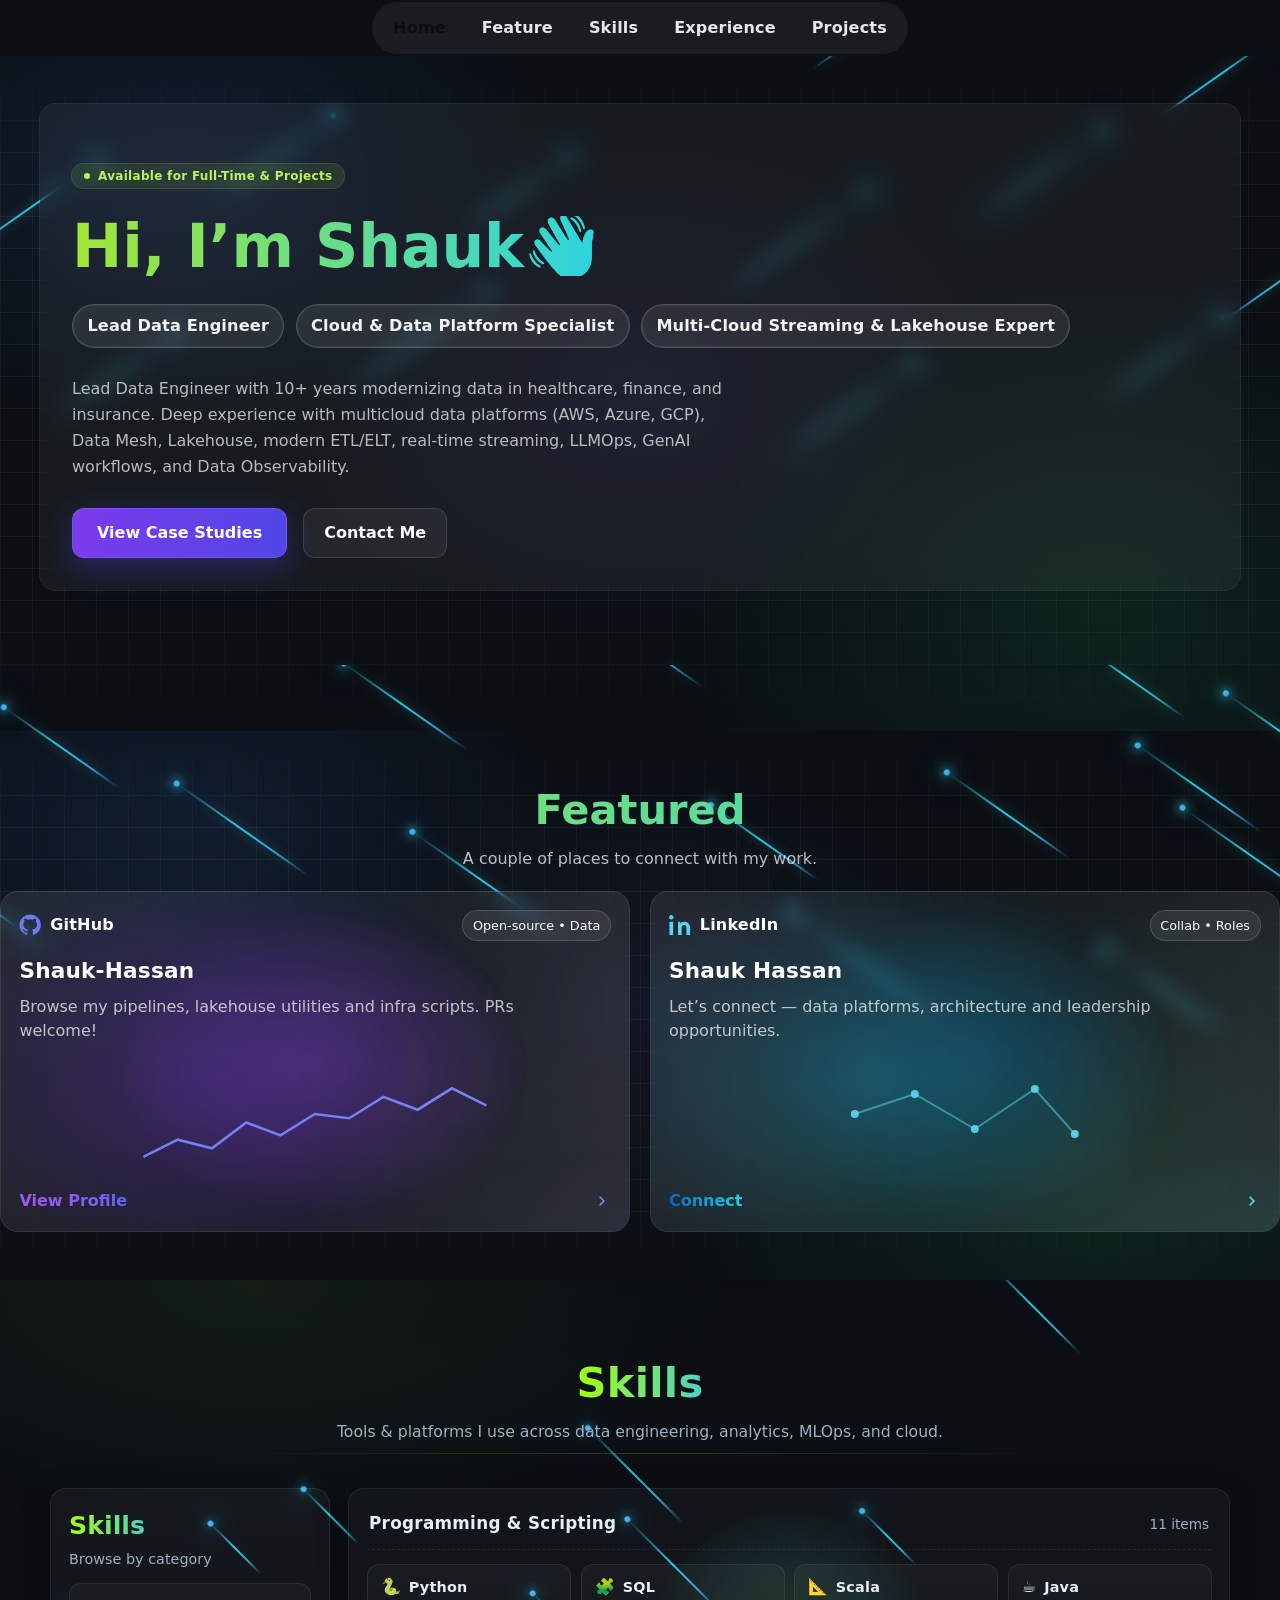
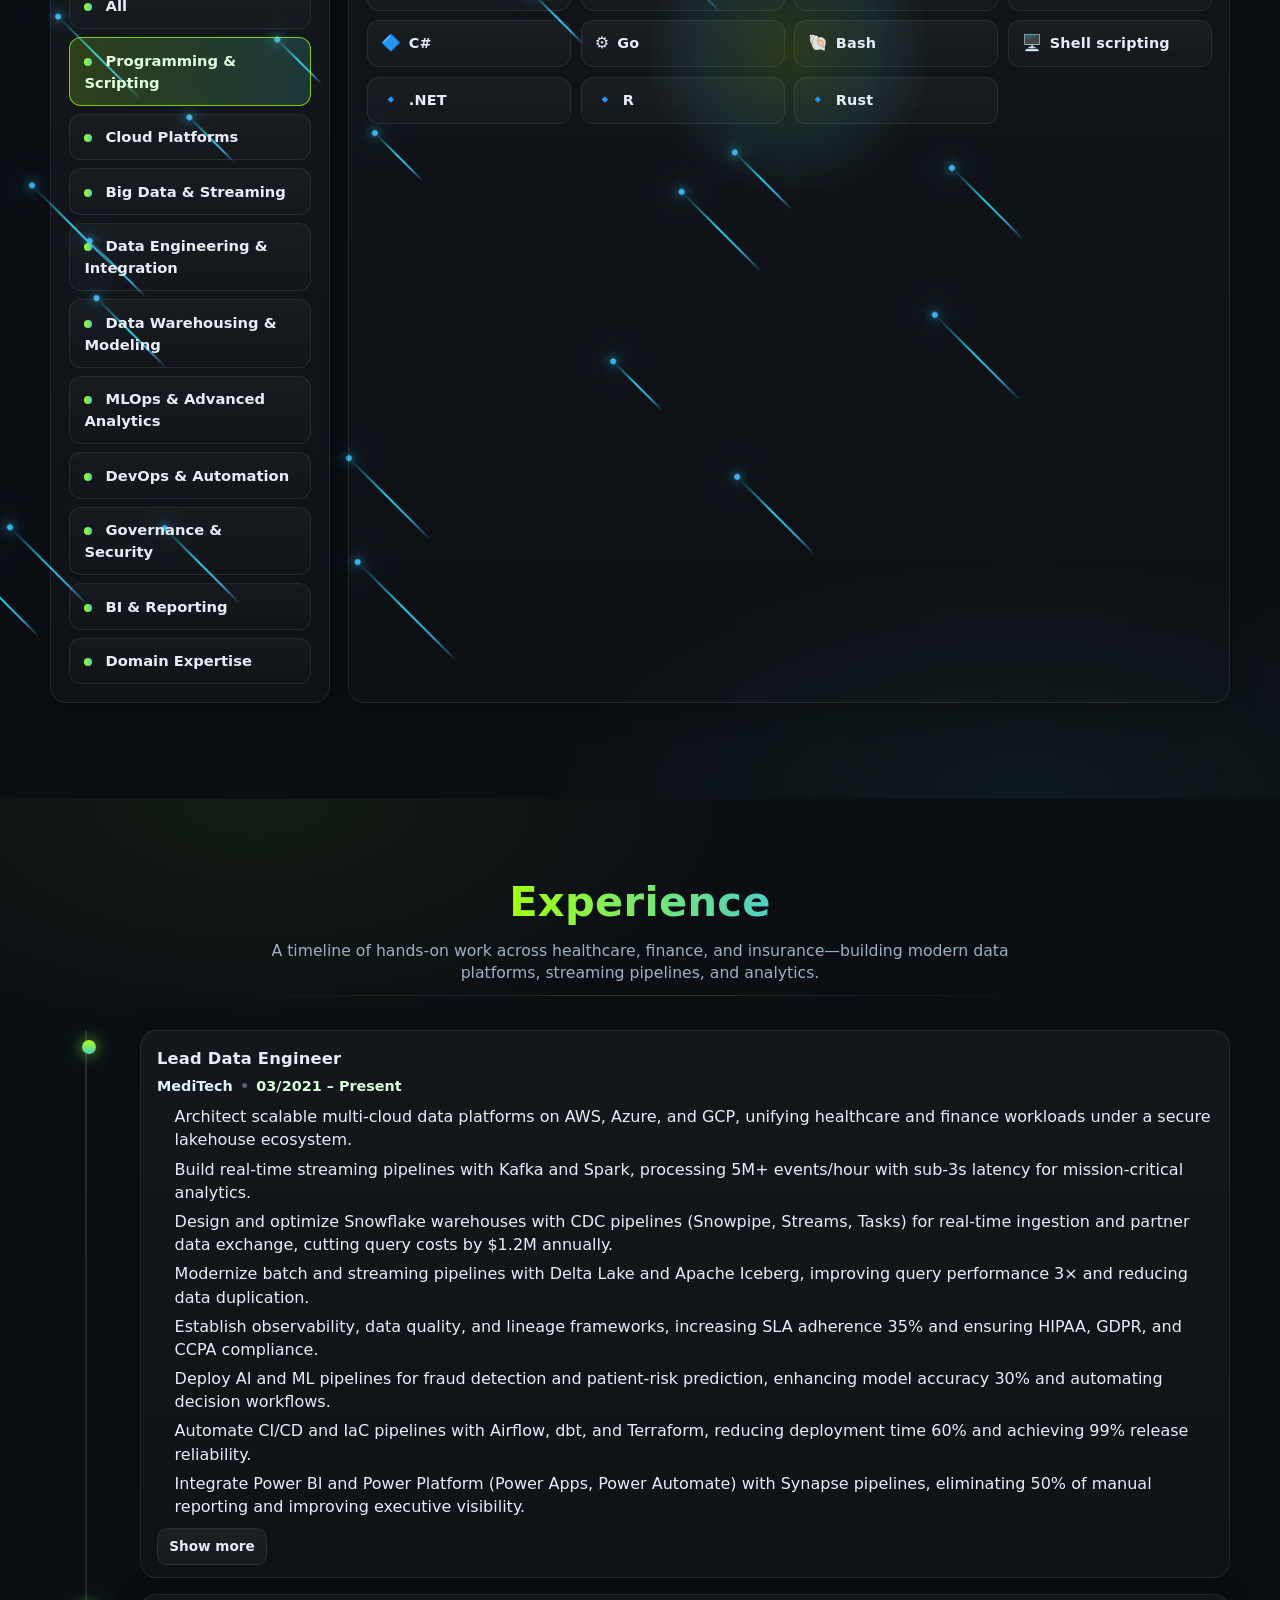
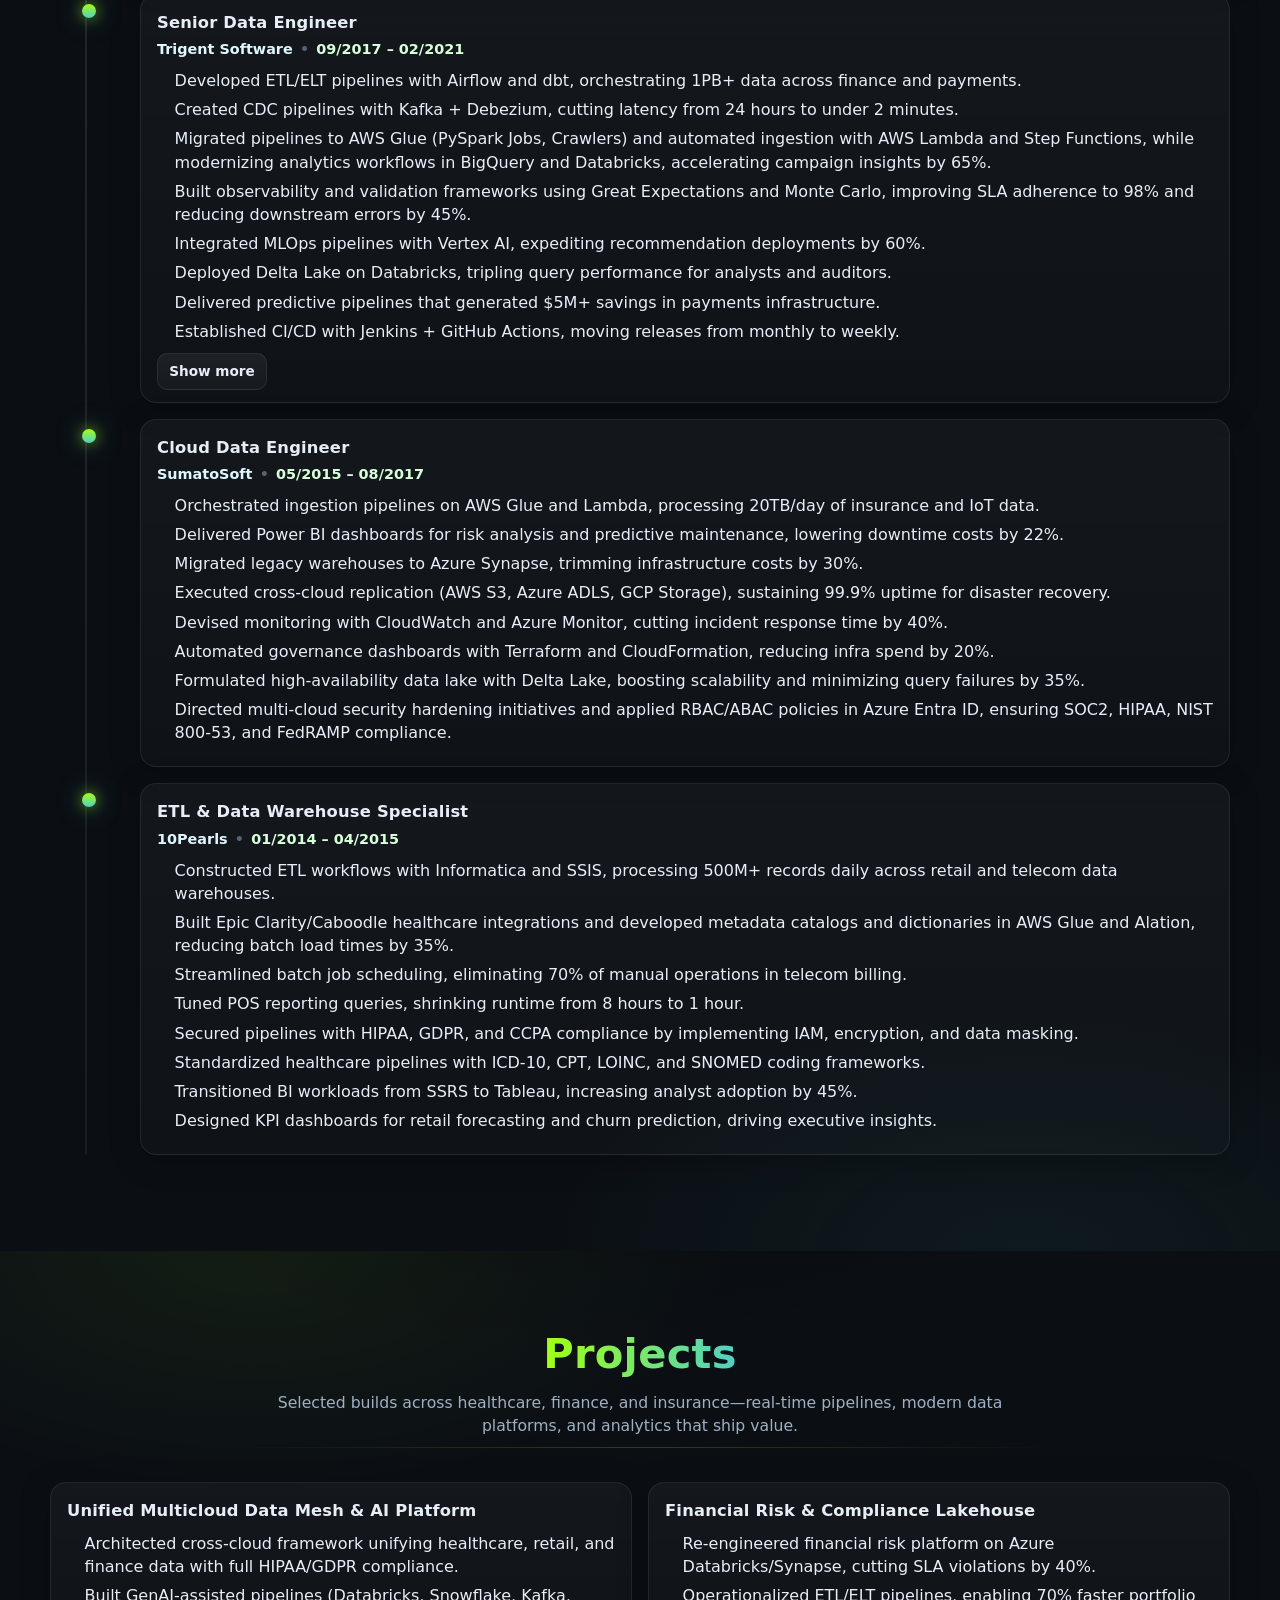
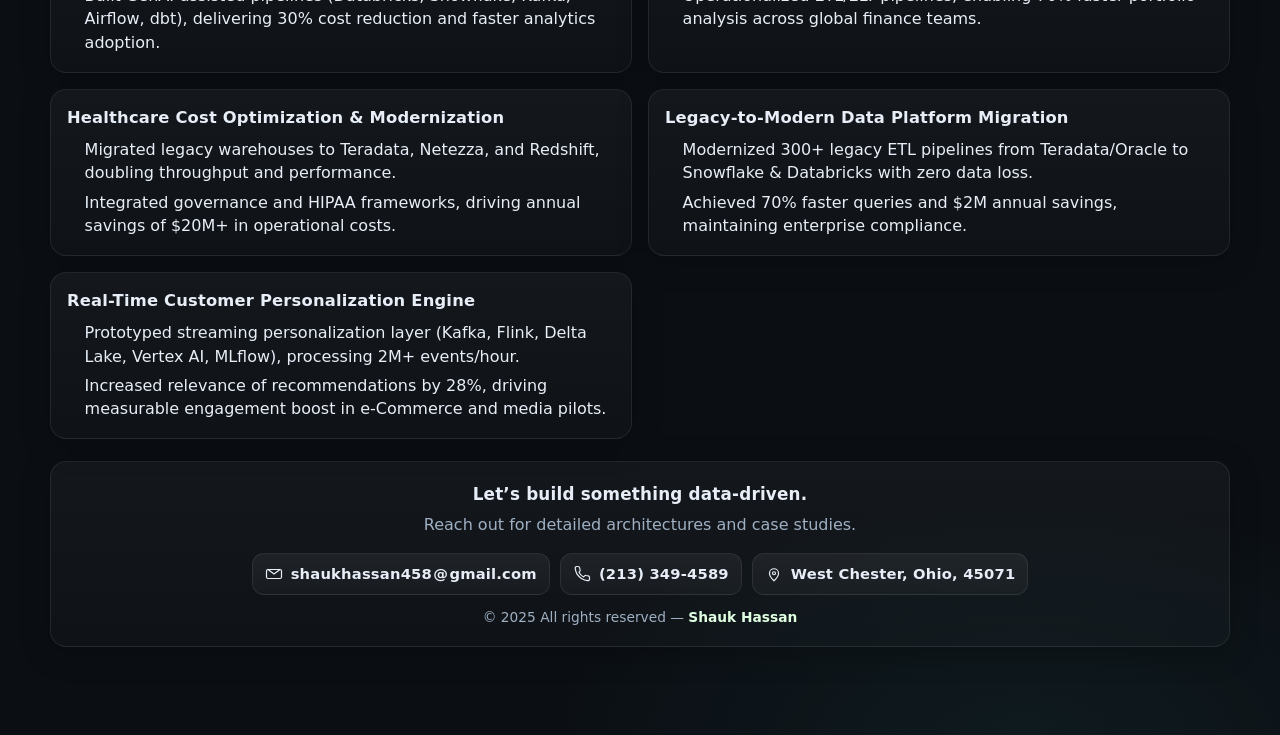
==== commit efefe866: "Auto-generated commit" ====
--- a/browser/index.html
+++ b/browser/index.html
@@ -7,7 +7,7 @@
   <style>*,:before,:after{--tw-border-spacing-x: 0;--tw-border-spacing-y: 0;--tw-translate-x: 0;--tw-translate-y: 0;--tw-rotate: 0;--tw-skew-x: 0;--tw-skew-y: 0;--tw-scale-x: 1;--tw-scale-y: 1;--tw-pan-x: ;--tw-pan-y: ;--tw-pinch-zoom: ;--tw-scroll-snap-strictness: proximity;--tw-gradient-from-position: ;--tw-gradient-via-position: ;--tw-gradient-to-position: ;--tw-ordinal: ;--tw-slashed-zero: ;--tw-numeric-figure: ;--tw-numeric-spacing: ;--tw-numeric-fraction: ;--tw-ring-inset: ;--tw-ring-offset-width: 0px;--tw-ring-offset-color: #fff;--tw-ring-color: rgb(59 130 246 / .5);--tw-ring-offset-shadow: 0 0 #0000;--tw-ring-shadow: 0 0 #0000;--tw-shadow: 0 0 #0000;--tw-shadow-colored: 0 0 #0000;--tw-blur: ;--tw-brightness: ;--tw-contrast: ;--tw-grayscale: ;--tw-hue-rotate: ;--tw-invert: ;--tw-saturate: ;--tw-sepia: ;--tw-drop-shadow: ;--tw-backdrop-blur: ;--tw-backdrop-brightness: ;--tw-backdrop-contrast: ;--tw-backdrop-grayscale: ;--tw-backdrop-hue-rotate: ;--tw-backdrop-invert: ;--tw-backdrop-opacity: ;--tw-backdrop-saturate: ;--tw-backdrop-sepia: ;--tw-contain-size: ;--tw-contain-layout: ;--tw-contain-paint: ;--tw-contain-style: }*,:before,:after{box-sizing:border-box;border-width:0;border-style:solid;border-color:#e5e7eb}:before,:after{--tw-content: ""}html{line-height:1.5;-webkit-text-size-adjust:100%;-moz-tab-size:4;tab-size:4;font-family:ui-sans-serif,system-ui,sans-serif,"Apple Color Emoji","Segoe UI Emoji",Segoe UI Symbol,"Noto Color Emoji";font-feature-settings:normal;font-variation-settings:normal;-webkit-tap-highlight-color:transparent}body{margin:0;line-height:inherit}h1,h2,h3{font-size:inherit;font-weight:inherit}a{color:inherit;text-decoration:inherit}button{font-family:inherit;font-feature-settings:inherit;font-variation-settings:inherit;font-size:100%;font-weight:inherit;line-height:inherit;letter-spacing:inherit;color:inherit;margin:0;padding:0}button{text-transform:none}button{-webkit-appearance:button;background-color:transparent;background-image:none}h1,h2,h3,p{margin:0}ul{list-style:none;margin:0;padding:0}button{cursor:pointer}svg{display:block;vertical-align:middle}.container{width:100%}@media (min-width: 640px){.container{max-width:640px}}@media (min-width: 768px){.container{max-width:768px}}@media (min-width: 1024px){.container{max-width:1024px}}@media (min-width: 1280px){.container{max-width:1280px}}@media (min-width: 1536px){.container{max-width:1536px}}.pointer-events-none{pointer-events:none}.absolute{position:absolute}.relative{position:relative}.sticky{position:sticky}.inset-0{inset:0}.top-0{top:0}.z-50{z-index:50}.mx-auto{margin-left:auto;margin-right:auto}.block{display:block}.flex{display:flex}.inline-flex{display:inline-flex}.h-1\.5{height:.375rem}.h-14{height:3.5rem}.min-h-\[75vh\]{min-height:75vh}.w-1\.5{width:.375rem}.max-w-2xl{max-width:42rem}.max-w-7xl{max-width:80rem}@keyframes pulse{50%{opacity:.5}}.animate-pulse{animation:pulse 2s cubic-bezier(.4,0,.6,1) infinite}.flex-wrap{flex-wrap:wrap}.items-center{align-items:center}.justify-center{justify-content:center}.gap-2{gap:.5rem}.gap-4{gap:1rem}.space-y-6>:not([hidden])~:not([hidden]){--tw-space-y-reverse: 0;margin-top:calc(1.5rem * calc(1 - var(--tw-space-y-reverse)));margin-bottom:calc(1.5rem * var(--tw-space-y-reverse))}.overflow-hidden{overflow:hidden}.text-balance{text-wrap:balance}.rounded-2xl{border-radius:1rem}.rounded-full{border-radius:9999px}.bg-\[\#0b0f14\]{--tw-bg-opacity: 1;background-color:rgb(11 15 20 / var(--tw-bg-opacity, 1))}.bg-lime-300{--tw-bg-opacity: 1;background-color:rgb(190 242 100 / var(--tw-bg-opacity, 1))}.bg-lime-400\/10{background-color:#a3e6351a}.bg-white\/5{background-color:#ffffff0d}.bg-\[radial-gradient\(360px_260px_at_var\(--mx\,50\%\)_var\(--my\,50\%\)\,rgba\(163\,230\,53\,0\.12\)\,transparent_60\%\)\]{background-image:radial-gradient(360px 260px at var(--mx,50%) var(--my,50%),rgba(163,230,53,.12),transparent 60%)}.bg-gradient-to-r{background-image:linear-gradient(to right,var(--tw-gradient-stops))}.from-lime-400{--tw-gradient-from: #a3e635 var(--tw-gradient-from-position);--tw-gradient-to: rgb(163 230 53 / 0) var(--tw-gradient-to-position);--tw-gradient-stops: var(--tw-gradient-from), var(--tw-gradient-to)}.via-cyan-400{--tw-gradient-to: rgb(34 211 238 / 0) var(--tw-gradient-to-position);--tw-gradient-stops: var(--tw-gradient-from), #22d3ee var(--tw-gradient-via-position), var(--tw-gradient-to)}.to-indigo-400{--tw-gradient-to: #818cf8 var(--tw-gradient-to-position)}.bg-clip-text{background-clip:text}.p-6{padding:1.5rem}.px-3{padding-left:.75rem;padding-right:.75rem}.px-4{padding-left:1rem;padding-right:1rem}.px-6{padding-left:1.5rem;padding-right:1.5rem}.py-1{padding-top:.25rem;padding-bottom:.25rem}.py-10{padding-top:2.5rem;padding-bottom:2.5rem}.text-4xl{font-size:2.25rem;line-height:2.5rem}.text-xs{font-size:.75rem;line-height:1rem}.font-extrabold{font-weight:800}.font-semibold{font-weight:600}.leading-relaxed{line-height:1.625}.leading-tight{line-height:1.25}.tracking-wide{letter-spacing:.025em}.text-lime-300{--tw-text-opacity: 1;color:rgb(190 242 100 / var(--tw-text-opacity, 1))}.text-transparent{color:transparent}.text-white{--tw-text-opacity: 1;color:rgb(255 255 255 / var(--tw-text-opacity, 1))}.text-white\/70{color:#ffffffb3}.opacity-0{opacity:0}.ring-1{--tw-ring-offset-shadow: var(--tw-ring-inset) 0 0 0 var(--tw-ring-offset-width) var(--tw-ring-offset-color);--tw-ring-shadow: var(--tw-ring-inset) 0 0 0 calc(1px + var(--tw-ring-offset-width)) var(--tw-ring-color);box-shadow:var(--tw-ring-offset-shadow),var(--tw-ring-shadow),var(--tw-shadow, 0 0 #0000)}.ring-lime-300\/20{--tw-ring-color: rgb(190 242 100 / .2)}.ring-white\/10{--tw-ring-color: rgb(255 255 255 / .1)}.backdrop-blur-md{--tw-backdrop-blur: blur(12px);-webkit-backdrop-filter:var(--tw-backdrop-blur) var(--tw-backdrop-brightness) var(--tw-backdrop-contrast) var(--tw-backdrop-grayscale) var(--tw-backdrop-hue-rotate) var(--tw-backdrop-invert) var(--tw-backdrop-opacity) var(--tw-backdrop-saturate) var(--tw-backdrop-sepia);backdrop-filter:var(--tw-backdrop-blur) var(--tw-backdrop-brightness) var(--tw-backdrop-contrast) var(--tw-backdrop-grayscale) var(--tw-backdrop-hue-rotate) var(--tw-backdrop-invert) var(--tw-backdrop-opacity) var(--tw-backdrop-saturate) var(--tw-backdrop-sepia)}.transition{transition-property:color,background-color,border-color,text-decoration-color,fill,stroke,opacity,box-shadow,transform,filter,backdrop-filter;transition-timing-function:cubic-bezier(.4,0,.2,1);transition-duration:.15s}@media (min-width: 640px){.sm\:text-5xl{font-size:3rem;line-height:1}}@media (min-width: 1024px){.lg\:space-y-7>:not([hidden])~:not([hidden]){--tw-space-y-reverse: 0;margin-top:calc(1.75rem * calc(1 - var(--tw-space-y-reverse)));margin-bottom:calc(1.75rem * var(--tw-space-y-reverse))}.lg\:p-8{padding:2rem}.lg\:px-10{padding-left:2.5rem;padding-right:2.5rem}.lg\:px-8{padding-left:2rem;padding-right:2rem}.lg\:py-12{padding-top:3rem;padding-bottom:3rem}.lg\:text-6xl{font-size:3.75rem;line-height:1}.group:hover .lg\:group-hover\:opacity-100{opacity:1}}
 </style><link rel="stylesheet" href="styles-Z55AXON5.css" media="print" onload="this.media='all'"><noscript><link rel="stylesheet" href="styles-Z55AXON5.css"></noscript><style ng-app-id="ng">.site-nav[_ngcontent-ng-c3123382229]{position:sticky;top:0;background:rgb(11 15 20 / var(--tw-bg-opacity, 1))}.progress-track[_ngcontent-ng-c3123382229]{position:absolute;left:0;right:0;top:0;height:2px}.progress-bar[_ngcontent-ng-c3123382229]{height:100%;background-image:linear-gradient(90deg,#a3e635,#22d3ee);box-shadow:0 0 12px #22d3ee73;transition:width .12s ease}.container[_ngcontent-ng-c3123382229]{max-width:1200px}.nav-list-wrap[_ngcontent-ng-c3123382229]{position:relative;display:inline-flex}.nav-list[_ngcontent-ng-c3123382229]{display:flex;align-items:center;gap:.35rem;padding:.35rem;border-radius:9999px;background:#ffffff0f;margin:0}.nav-list[_ngcontent-ng-c3123382229] > li[_ngcontent-ng-c3123382229]{list-style:none}.nav-pill[_ngcontent-ng-c3123382229]{padding:.55rem .95rem;border-radius:9999px;font-weight:700;letter-spacing:.2px;color:#ffffffe6;background:transparent;transition:transform .18s ease,background .18s ease,color .18s ease}.nav-pill[_ngcontent-ng-c3123382229]:hover{transform:translateY(-1px);background:#ffffff1a}.nav-pill.is-active[_ngcontent-ng-c3123382229]{color:#0b0f14}.nav-indicator[_ngcontent-ng-c3123382229]{position:absolute;left:0;bottom:.35rem;height:calc(100% - .7rem);border-radius:9999px;z-index:0;opacity:0;width:0;background:linear-gradient(90deg,#a3e635,#22d3ee);box-shadow:0 8px 24px #22d3ee59;transition:transform .28s cubic-bezier(.2,.8,.2,1),width .28s cubic-bezier(.2,.8,.2,1),opacity .2s ease}.nav-list[_ngcontent-ng-c3123382229] > li[_ngcontent-ng-c3123382229]{position:relative;z-index:1}@media (max-width: 768px){.nav-list[_ngcontent-ng-c3123382229]{overflow-x:auto;-webkit-overflow-scrolling:touch}.nav-list[_ngcontent-ng-c3123382229]::-webkit-scrollbar{display:none}}[_nghost-ng-c3123382229]{display:block}.left-spotlight[_ngcontent-ng-c3123382229]{--mx: 50%;--my: 50%}.bg-gradient-pan[_ngcontent-ng-c3123382229]{position:absolute;inset:0;background:radial-gradient(640px 420px at 14% 18%,rgba(59,130,246,.12),transparent 60%),radial-gradient(720px 520px at 86% 82%,rgba(34,197,94,.11),transparent 60%),radial-gradient(520px 380px at 50% 50%,rgba(99,102,241,.08),transparent 65%);animation:_ngcontent-ng-c3123382229_gradient-pan 28s ease-in-out infinite alternate}@keyframes _ngcontent-ng-c3123382229_gradient-pan{0%{transform:translate(-5%,-3%) scale(1)}50%{transform:translate(6%,4%) scale(1.03)}to{transform:translate(-2%,5%) scale(1.01)}}.bg-grid-anim[_ngcontent-ng-c3123382229]{position:absolute;inset:0;background-image:linear-gradient(rgba(255,255,255,.05) 1px,transparent 1px),linear-gradient(90deg,rgba(255,255,255,.05) 1px,transparent 1px);background-size:32px 32px,32px 32px;background-position:0 0,0 0;mask-image:linear-gradient(to bottom,transparent,black 20%,black 80%,transparent);animation:_ngcontent-ng-c3123382229_grid-pan 40s linear infinite}@keyframes _ngcontent-ng-c3123382229_grid-pan{0%{background-position:0 0,0 0}to{background-position:256px 160px,256px 160px}}.meteors[_ngcontent-ng-c3123382229]{position:absolute;inset:-12%;overflow:hidden;filter:drop-shadow(0 0 6px rgba(94,234,212,.45))}.meteors[_ngcontent-ng-c3123382229]   li[_ngcontent-ng-c3123382229]{position:absolute;list-style:none;top:var(--top);left:var(--left);width:var(--len, 160px);height:2px;border-radius:9999px;transform:rotate(-35deg) translateZ(0);background:linear-gradient(90deg,#0000,#38bdf8d9 25%,#22d3ee 55%,#0000);animation:_ngcontent-ng-c3123382229_meteor var(--dur, 7s) var(--delay, 0s) linear infinite;opacity:.95}.meteors[_ngcontent-ng-c3123382229]   li[_ngcontent-ng-c3123382229]:before{content:"";position:absolute;right:-4px;top:-2px;width:6px;height:6px;border-radius:9999px;background:#38bdf8;box-shadow:0 0 10px #38bdf8e6,0 0 20px #22d3eeb3,0 0 36px #22d3ee8c}@keyframes _ngcontent-ng-c3123382229_meteor{0%{transform:translateZ(0) rotate(-35deg);opacity:0}8%{opacity:1}92%{opacity:1}to{transform:translate3d(120vmax,120vmax,0) rotate(-35deg);opacity:0}}.btn-primary[_ngcontent-ng-c3123382229]{position:relative;display:inline-flex;align-items:center;justify-content:center;padding:12px 24px;border-radius:12px;font-weight:600;background-image:linear-gradient(90deg,#7c3aed,#4f46e5);color:#fff;box-shadow:0 10px 30px #4f46e559;border:1px solid rgba(255,255,255,.1);transition:transform .2s ease,box-shadow .2s ease,background-position .2s ease;overflow:hidden}.btn-primary[_ngcontent-ng-c3123382229]:hover{transform:translateY(-1px);box-shadow:0 14px 36px #4f46e573}.btn-primary[_ngcontent-ng-c3123382229]:after{content:"";position:absolute;inset:0;background:linear-gradient(110deg,transparent,rgba(255,255,255,.28),transparent);background-size:200% 100%;opacity:0;transition:opacity .3s ease}.btn-primary[_ngcontent-ng-c3123382229]:hover:after{opacity:.7;animation:_ngcontent-ng-c3123382229_sheen 1.2s linear infinite}.btn-ghost[_ngcontent-ng-c3123382229]{display:inline-flex;align-items:center;justify-content:center;padding:12px 20px;border-radius:12px;font-weight:600;background:#ffffff0f;color:#fff;border:1px solid rgba(255,255,255,.12);transition:background .2s ease,transform .2s ease}.btn-ghost[_ngcontent-ng-c3123382229]:hover{background:#ffffff1f;transform:translateY(-1px)}@keyframes _ngcontent-ng-c3123382229_sheen{to{background-position-x:150%}}.roles[_ngcontent-ng-c3123382229]{display:flex;flex-wrap:wrap;gap:.6rem .7rem;margin:.2rem 0 0;padding:0;list-style:none}.roles[_ngcontent-ng-c3123382229]   li[_ngcontent-ng-c3123382229]{padding:.55rem .9rem;border-radius:9999px;background:#ffffff14;color:#fffffff2;border:1px solid rgba(255,255,255,.16);box-shadow:inset 0 0 0 1px #ffffff0f;font-weight:700;letter-spacing:.15px;font-size:clamp(.9rem,.85rem + .2vw,1.05rem)}.contact-popover[_ngcontent-ng-c3123382229]{position:absolute;left:0;top:100%;margin-top:.5rem;z-index:50;background:#111827eb;border:1px solid rgba(255,255,255,.12);border-radius:12px;padding:.6rem;min-width:260px;box-shadow:0 20px 60px #00000059}.contact-item[_ngcontent-ng-c3123382229]{display:block;color:#fff;text-decoration:none;padding:.5rem .6rem;border-radius:10px;font-weight:600}.contact-item[_ngcontent-ng-c3123382229]:hover{background:#ffffff14}@media (prefers-reduced-motion: reduce){.bg-gradient-pan[_ngcontent-ng-c3123382229], .bg-grid-anim[_ngcontent-ng-c3123382229], .meteors[_ngcontent-ng-c3123382229]   li[_ngcontent-ng-c3123382229]{animation:none!important}}</style><style ng-app-id="ng">[_nghost-ng-c2763432455]{display:block}.left-spotlight[_ngcontent-ng-c2763432455]{--mx: 50%;--my: 50%}.bg-gradient-pan[_ngcontent-ng-c2763432455]{position:absolute;inset:0;background:radial-gradient(640px 420px at 14% 18%,rgba(59,130,246,.12),transparent 60%),radial-gradient(720px 520px at 86% 82%,rgba(34,197,94,.11),transparent 60%),radial-gradient(520px 380px at 50% 50%,rgba(99,102,241,.08),transparent 65%);animation:_ngcontent-ng-c2763432455_gradient-pan 28s ease-in-out infinite alternate}@keyframes _ngcontent-ng-c2763432455_gradient-pan{0%{transform:translate(-5%,-3%) scale(1)}50%{transform:translate(6%,4%) scale(1.03)}to{transform:translate(-2%,5%) scale(1.01)}}.bg-grid-anim[_ngcontent-ng-c2763432455]{position:absolute;inset:0;background-image:linear-gradient(rgba(255,255,255,.05) 1px,transparent 1px),linear-gradient(90deg,rgba(255,255,255,.05) 1px,transparent 1px);background-size:32px 32px,32px 32px;background-position:0 0,0 0;mask-image:linear-gradient(to bottom,transparent,black 20%,black 80%,transparent);animation:_ngcontent-ng-c2763432455_grid-pan 40s linear infinite}@keyframes _ngcontent-ng-c2763432455_grid-pan{0%{background-position:0 0,0 0}to{background-position:256px 160px,256px 160px}}.meteors[_ngcontent-ng-c2763432455]{position:absolute;inset:-12%;overflow:hidden;filter:drop-shadow(0 0 6px rgba(94,234,212,.45))}.meteors[_ngcontent-ng-c2763432455]   li[_ngcontent-ng-c2763432455]{position:absolute;list-style:none;top:var(--top);left:var(--left);width:var(--len, 160px);height:2px;border-radius:9999px;transform:rotate(-35deg) translateZ(0);background:linear-gradient(90deg,#0000,#38bdf8d9 25%,#22d3ee 55%,#0000);animation:_ngcontent-ng-c2763432455_meteor var(--dur, 7s) var(--delay, 0s) linear infinite;opacity:.95}.meteors[_ngcontent-ng-c2763432455]   li[_ngcontent-ng-c2763432455]:before{content:"";position:absolute;right:-4px;top:-2px;width:6px;height:6px;border-radius:9999px;background:#38bdf8;box-shadow:0 0 10px #38bdf8e6,0 0 20px #22d3eeb3,0 0 36px #22d3ee8c}@keyframes _ngcontent-ng-c2763432455_meteor{0%{transform:translateZ(0) rotate(-35deg);opacity:0}8%{opacity:1}92%{opacity:1}to{transform:translate3d(120vmax,120vmax,0) rotate(-35deg);opacity:0}}.btn-primary[_ngcontent-ng-c2763432455]{position:relative;display:inline-flex;align-items:center;justify-content:center;padding:12px 24px;border-radius:12px;font-weight:600;background-image:linear-gradient(90deg,#7c3aed,#4f46e5);color:#fff;box-shadow:0 10px 30px #4f46e559;border:1px solid rgba(255,255,255,.1);transition:transform .2s ease,box-shadow .2s ease,background-position .2s ease;overflow:hidden}.btn-primary[_ngcontent-ng-c2763432455]:hover{transform:translateY(-1px);box-shadow:0 14px 36px #4f46e573}.btn-primary[_ngcontent-ng-c2763432455]:after{content:"";position:absolute;inset:0;background:linear-gradient(110deg,transparent,rgba(255,255,255,.28),transparent);background-size:200% 100%;opacity:0;transition:opacity .3s ease}.btn-primary[_ngcontent-ng-c2763432455]:hover:after{opacity:.7;animation:_ngcontent-ng-c2763432455_sheen 1.2s linear infinite}.btn-ghost[_ngcontent-ng-c2763432455]{display:inline-flex;align-items:center;justify-content:center;padding:12px 20px;border-radius:12px;font-weight:600;background:#ffffff0f;color:#fff;border:1px solid rgba(255,255,255,.12);transition:background .2s ease,transform .2s ease}.btn-ghost[_ngcontent-ng-c2763432455]:hover{background:#ffffff1f;transform:translateY(-1px)}@keyframes _ngcontent-ng-c2763432455_sheen{to{background-position-x:150%}}.roles[_ngcontent-ng-c2763432455]{display:flex;flex-wrap:wrap;gap:.6rem .7rem;margin:.2rem 0 0;padding:0;list-style:none}.roles[_ngcontent-ng-c2763432455]   li[_ngcontent-ng-c2763432455]{padding:.55rem .9rem;border-radius:9999px;background:#ffffff14;color:#fffffff2;border:1px solid rgba(255,255,255,.16);box-shadow:inset 0 0 0 1px #ffffff0f;font-weight:700;letter-spacing:.15px;font-size:clamp(.9rem,.85rem + .2vw,1.05rem)}.contact-popover[_ngcontent-ng-c2763432455]{position:absolute;left:0;top:100%;margin-top:.5rem;z-index:50;background:#111827eb;-webkit-backdrop-filter:blur(8px);backdrop-filter:blur(8px);border:1px solid rgba(255,255,255,.12);border-radius:12px;padding:.6rem;min-width:260px;box-shadow:0 20px 60px #00000059}.contact-item[_ngcontent-ng-c2763432455]{display:block;color:#fff;text-decoration:none;padding:.5rem .6rem;border-radius:10px;font-weight:600}.contact-item[_ngcontent-ng-c2763432455]:hover{background:#ffffff14}@media (prefers-reduced-motion: reduce){.bg-gradient-pan[_ngcontent-ng-c2763432455], .bg-grid-anim[_ngcontent-ng-c2763432455], .meteors[_ngcontent-ng-c2763432455]   li[_ngcontent-ng-c2763432455]{animation:none!important}}</style><style ng-app-id="ng">.feature-wrap[_ngcontent-ng-c3387766633]{position:relative;padding:3rem 0;background:rgb(11 15 20 / var(--tw-bg-opacity, 1))}.feature-bg[_ngcontent-ng-c3387766633]{position:absolute;inset:0;pointer-events:none;z-index:0}.feature-head[_ngcontent-ng-c3387766633], .feature-grid[_ngcontent-ng-c3387766633]{position:relative;z-index:1}.feature-bg[_ngcontent-ng-c3387766633]   .bg-gradient-pan[_ngcontent-ng-c3387766633]{position:absolute;inset:0;background:radial-gradient(640px 420px at 14% 18%,rgba(59,130,246,.12),transparent 60%),radial-gradient(720px 520px at 86% 82%,rgba(34,197,94,.11),transparent 60%),radial-gradient(520px 380px at 50% 50%,rgba(99,102,241,.08),transparent 65%);animation:_ngcontent-ng-c3387766633_feature-gradient-pan 28s ease-in-out infinite alternate}@keyframes _ngcontent-ng-c3387766633_feature-gradient-pan{0%{transform:translate(-5%,-3%) scale(1)}50%{transform:translate(6%,4%) scale(1.03)}to{transform:translate(-2%,5%) scale(1.01)}}.feature-bg[_ngcontent-ng-c3387766633]   .bg-grid-anim[_ngcontent-ng-c3387766633]{position:absolute;inset:0;background-image:linear-gradient(rgba(255,255,255,.05) 1px,transparent 1px),linear-gradient(90deg,rgba(255,255,255,.05) 1px,transparent 1px);background-size:32px 32px,32px 32px;-webkit-mask-image:linear-gradient(to bottom,transparent,#000 20%,#000 80%,transparent);mask-image:linear-gradient(to bottom,transparent,#000 20%,#000 80%,transparent);animation:_ngcontent-ng-c3387766633_feature-grid-pan 40s linear infinite}@keyframes _ngcontent-ng-c3387766633_feature-grid-pan{0%{background-position:0 0,0 0}to{background-position:256px 160px,256px 160px}}.feature-bg[_ngcontent-ng-c3387766633]   .meteors[_ngcontent-ng-c3387766633]{position:absolute;inset:-12%;overflow:hidden;filter:drop-shadow(0 0 6px rgba(94,234,212,.45))}.feature-bg[_ngcontent-ng-c3387766633]   .meteors[_ngcontent-ng-c3387766633]{--speed: 0}.feature-bg[_ngcontent-ng-c3387766633]   .meteors[_ngcontent-ng-c3387766633]   li[_ngcontent-ng-c3387766633]{position:absolute;list-style:none;top:var(--top);right:var(--right);width:var(--len, 160px);height:2px;border-radius:9999px;transform:rotate(35deg) translateZ(0);background:linear-gradient(270deg,#0000,#38bdf8d9 25%,#22d3ee 55%,#0000);animation:_ngcontent-ng-c3387766633_feature-meteor var(--dur, 12s) var(--delay, 0s) linear infinite;opacity:.95}.feature-bg[_ngcontent-ng-c3387766633]   .meteors[_ngcontent-ng-c3387766633]   li[_ngcontent-ng-c3387766633]:before{content:"";position:absolute;left:-4px;top:-2px;width:6px;height:6px;border-radius:9999px;background:#38bdf8;box-shadow:0 0 10px #38bdf8e6,0 0 20px #22d3eeb3,0 0 36px #22d3ee8c}@keyframes _ngcontent-ng-c3387766633_feature-meteor{0%{transform:translateZ(0) rotate(35deg);opacity:0}8%{opacity:1}92%{opacity:1}to{transform:translate3d(-80vmax,80vmax,0) rotate(35deg);opacity:0}}.feature-bg[_ngcontent-ng-c3387766633]   .meteors[_ngcontent-ng-c3387766633]   li[_ngcontent-ng-c3387766633]:nth-child(1){--top:-6%;--right: 5%;--len:160px;--dur:6.5s;--delay:0s}.feature-bg[_ngcontent-ng-c3387766633]   .meteors[_ngcontent-ng-c3387766633]   li[_ngcontent-ng-c3387766633]:nth-child(2){--top: 2%;--right:15%;--len:130px;--dur:7.2s;--delay:1s}.feature-bg[_ngcontent-ng-c3387766633]   .meteors[_ngcontent-ng-c3387766633]   li[_ngcontent-ng-c3387766633]:nth-child(3){--top:-8%;--right:28%;--len:180px;--dur:6.8s;--delay:2.2s}.feature-bg[_ngcontent-ng-c3387766633]   .meteors[_ngcontent-ng-c3387766633]   li[_ngcontent-ng-c3387766633]:nth-child(4){--top:10%;--right: 5%;--len:140px;--dur:7.8s;--delay:.8s}.feature-bg[_ngcontent-ng-c3387766633]   .meteors[_ngcontent-ng-c3387766633]   li[_ngcontent-ng-c3387766633]:nth-child(5){--top:-4%;--right:45%;--len:170px;--dur:6.2s;--delay:1.6s}.feature-bg[_ngcontent-ng-c3387766633]   .meteors[_ngcontent-ng-c3387766633]   li[_ngcontent-ng-c3387766633]:nth-child(6){--top: 6%;--right:60%;--len:150px;--dur:7.4s;--delay:.3s}.feature-bg[_ngcontent-ng-c3387766633]   .meteors[_ngcontent-ng-c3387766633]   li[_ngcontent-ng-c3387766633]:nth-child(7){--top:-9%;--right:72%;--len:190px;--dur:6.6s;--delay:2.7s}.feature-bg[_ngcontent-ng-c3387766633]   .meteors[_ngcontent-ng-c3387766633]   li[_ngcontent-ng-c3387766633]:nth-child(8){--top:12%;--right:82%;--len:140px;--dur:7.6s;--delay:1.1s}.feature-bg[_ngcontent-ng-c3387766633]   .meteors[_ngcontent-ng-c3387766633]   li[_ngcontent-ng-c3387766633]:nth-child(9){--top:-7%;--right:90%;--len:160px;--dur:6.9s;--delay:3.2s}.feature-bg[_ngcontent-ng-c3387766633]   .meteors[_ngcontent-ng-c3387766633]   li[_ngcontent-ng-c3387766633]:nth-child(10){--top:18%;--right:10%;--len:150px;--dur:7.9s;--delay:2s}.feature-bg[_ngcontent-ng-c3387766633]   .meteors[_ngcontent-ng-c3387766633]   li[_ngcontent-ng-c3387766633]:nth-child(11){--top:28%;--right: 6%;--len:170px;--dur:7.1s;--delay:.7s}.feature-bg[_ngcontent-ng-c3387766633]   .meteors[_ngcontent-ng-c3387766633]   li[_ngcontent-ng-c3387766633]:nth-child(12){--top:22%;--right:22%;--len:150px;--dur:8s;--delay:2.1s}.feature-bg[_ngcontent-ng-c3387766633]   .meteors[_ngcontent-ng-c3387766633]   li[_ngcontent-ng-c3387766633]:nth-child(13){--top:26%;--right:38%;--len:130px;--dur:7.2s;--delay:1.2s}.feature-bg[_ngcontent-ng-c3387766633]   .meteors[_ngcontent-ng-c3387766633]   li[_ngcontent-ng-c3387766633]:nth-child(14){--top:32%;--right:54%;--len:180px;--dur:6.6s;--delay:2.8s}.feature-bg[_ngcontent-ng-c3387766633]   .meteors[_ngcontent-ng-c3387766633]   li[_ngcontent-ng-c3387766633]:nth-child(15){--top:24%;--right:70%;--len:160px;--dur:7.4s;--delay:1.6s}.feature-bg[_ngcontent-ng-c3387766633]   .meteors[_ngcontent-ng-c3387766633]   li[_ngcontent-ng-c3387766633]:nth-child(16){--top:36%;--right:86%;--len:150px;--dur:7.7s;--delay:.9s}.feature-bg[_ngcontent-ng-c3387766633]   .meteors[_ngcontent-ng-c3387766633]   li[_ngcontent-ng-c3387766633]:nth-child(17){--top:48%;--right:12%;--len:150px;--dur:7.6s;--delay:1.3s}.feature-bg[_ngcontent-ng-c3387766633]   .meteors[_ngcontent-ng-c3387766633]   li[_ngcontent-ng-c3387766633]:nth-child(18){--top:44%;--right:30%;--len:180px;--dur:6.9s;--delay:2.4s}@media (prefers-reduced-motion: reduce){.feature-bg[_ngcontent-ng-c3387766633]   .bg-gradient-pan[_ngcontent-ng-c3387766633], .feature-bg[_ngcontent-ng-c3387766633]   .bg-grid-anim[_ngcontent-ng-c3387766633], .feature-bg[_ngcontent-ng-c3387766633]   .meteors[_ngcontent-ng-c3387766633]   li[_ngcontent-ng-c3387766633]{animation:none!important}}.feature-wrap[_ngcontent-ng-c3387766633]{padding:3rem 0;background:rgb(11 15 20 / var(--tw-bg-opacity, 1))}.feature-head[_ngcontent-ng-c3387766633]{text-align:center;margin-bottom:1.25rem}.feature-head[_ngcontent-ng-c3387766633]   h2[_ngcontent-ng-c3387766633]{margin:0;font-weight:900;font-size:clamp(1.8rem,1.2rem + 2.4vw,2.6rem);background-image:linear-gradient(90deg,#a3e635,#22d3ee);-webkit-background-clip:text;background-clip:text;color:transparent}.feature-head[_ngcontent-ng-c3387766633]   p[_ngcontent-ng-c3387766633]{margin-top:.35rem;color:#ffffffb8}.feature-grid[_ngcontent-ng-c3387766633]{display:grid;gap:1rem;grid-template-columns:1fr}@media (min-width: 900px){.feature-grid[_ngcontent-ng-c3387766633]{grid-template-columns:1fr 1fr;gap:1.2rem}}.card[_ngcontent-ng-c3387766633]{--a1:#7c3aed;--a2:#4f46e5;--glow: rgba(124,58,237,.28);position:relative;display:flex;flex-direction:column;gap:.9rem;padding:1.15rem;border-radius:18px;color:#fff;text-decoration:none;background:#ffffff0e;border:1px solid rgba(255,255,255,.12);-webkit-backdrop-filter:blur(10px);backdrop-filter:blur(10px);overflow:hidden;transform-style:preserve-3d;isolation:isolate;transition:box-shadow .25s ease,transform .25s ease}.card[_ngcontent-ng-c3387766633]:hover{box-shadow:0 18px 60px #00000059}.accent-gh[_ngcontent-ng-c3387766633]{--a1:#a855f7;--a2:#6366f1;--glow: rgba(124,58,237,.35)}.accent-li[_ngcontent-ng-c3387766633]{--a1:#0A66C2;--a2:#22d3ee;--glow: rgba(34,211,238,.25)}.card[_ngcontent-ng-c3387766633]:before{content:"";position:absolute;inset:0;pointer-events:none;z-index:-1;background:radial-gradient(520px 360px at 35% 55%,var(--glow) 0%,transparent 60%),linear-gradient(90deg,rgba(255,255,255,.04) 0%,transparent 42%);opacity:.95}.card[_ngcontent-ng-c3387766633]:after{content:"";position:absolute;inset:0;pointer-events:none;background:linear-gradient(115deg,transparent 55%,rgba(255,255,255,.05) 72%,rgba(255,255,255,.12) 100%);opacity:.6}.ambient-glow[_ngcontent-ng-c3387766633]{position:absolute;inset:-22%;z-index:-2;opacity:.85;background:radial-gradient(360px 260px at var(--mx,50%) var(--my,50%),color-mix(in oklab,var(--a1) 28%,transparent) 0%,transparent 60%),radial-gradient(520px 380px at 85% 120%,color-mix(in oklab,var(--a2) 20%,transparent) 0%,transparent 70%);transition:opacity .35s ease,transform .35s ease;-webkit-mask-image:linear-gradient(to bottom,transparent,#000 10%,#000 90%,transparent);mask-image:linear-gradient(to bottom,transparent,#000 10%,#000 90%,transparent)}.shine[_ngcontent-ng-c3387766633]{position:absolute;inset:-10% -40%;pointer-events:none;background:linear-gradient(110deg,transparent 0%,rgba(255,255,255,.22) 18%,rgba(255,255,255,.55) 24%,rgba(255,255,255,.22) 30%,transparent 40%);transform:translate(-120%);opacity:0}.card-head[_ngcontent-ng-c3387766633]{display:flex;align-items:center;justify-content:space-between;gap:.8rem}.badge[_ngcontent-ng-c3387766633]{display:flex;align-items:center;gap:.55rem;font-weight:800;letter-spacing:.2px}.badge[_ngcontent-ng-c3387766633]   .ico[_ngcontent-ng-c3387766633]{width:22px;height:22px;color:color-mix(in oklab,var(--a2),white 10%)}.chip[_ngcontent-ng-c3387766633]{font-size:.8rem;padding:.28rem .6rem;border-radius:9999px;background:#ffffff14;border:1px solid rgba(255,255,255,.14)}.card-body[_ngcontent-ng-c3387766633]{display:flex;flex-direction:column;gap:.5rem}.title[_ngcontent-ng-c3387766633]{font-weight:900;letter-spacing:.2px;font-size:clamp(1.1rem,.95rem + .8vw,1.35rem)}.desc[_ngcontent-ng-c3387766633]{color:#ffffffb8;max-width:52ch}.parallax[_ngcontent-ng-c3387766633]{position:relative;height:120px;margin-top:.2rem;color:color-mix(in oklab,var(--a2),white 15%);transform:translateZ(36px)}.graph[_ngcontent-ng-c3387766633], .net[_ngcontent-ng-c3387766633]{width:100%;height:100%}.card-foot[_ngcontent-ng-c3387766633]{display:flex;align-items:center;justify-content:space-between;gap:.6rem}.cta[_ngcontent-ng-c3387766633]{font-weight:800;background-image:linear-gradient(90deg,var(--a1),var(--a2));-webkit-background-clip:text;background-clip:text;color:transparent}.arrow[_ngcontent-ng-c3387766633]{width:18px;height:18px;color:color-mix(in oklab,var(--a2),white 20%)}@media (prefers-reduced-motion: reduce){.shine[_ngcontent-ng-c3387766633]{display:none}}</style><style ng-app-id="ng">[_nghost-ng-c796886937]{--bg: #0b0f14;--panel: rgba(20,24,30,.65);--border: rgba(255,255,255,.08);--text: #e8eef7;--muted: #9fb0c3;--accent: #a3ff12;--accent-2: #4fd1c5;--glow: 0 10px 40px rgba(163,255,18,.14);display:block}.skills-alt-wrap[_ngcontent-ng-c796886937]{position:relative;overflow:hidden;background:radial-gradient(800px 400px at 20% 0%,rgba(163,255,18,.06),transparent 60%),radial-gradient(800px 400px at 80% 100%,rgba(79,209,197,.06),transparent 60%),var(--bg);padding:4rem 1rem 6rem}.container[_ngcontent-ng-c796886937]{max-width:1180px;margin:0 auto;position:relative;z-index:1}.shooting-bg[_ngcontent-ng-c796886937]{position:absolute;inset:0;pointer-events:none;z-index:0;background:radial-gradient(900px 400px at 50% -10%,rgba(0,0,0,.18),transparent 60%)}.meteor-field[_ngcontent-ng-c796886937]{position:absolute;inset:-12%;overflow:hidden;filter:drop-shadow(0 0 6px rgba(94,234,212,.45));--speed: 1}.meteor[_ngcontent-ng-c796886937]{position:absolute;list-style:none;top:var(--top);right:var(--right);width:var(--len, 160px);height:2px;border-radius:9999px;transform:rotate(45deg) translateZ(0);will-change:transform,opacity;background:linear-gradient(270deg,#0000,#38bdf8d9 25%,#22d3ee 55%,#0000);opacity:.95;animation-name:_ngcontent-ng-c796886937_feature-meteor-rtlb;animation-duration:calc(var(--dur, 7s) * var(--speed, 1));animation-delay:var(--delay, 0s);animation-timing-function:linear;animation-iteration-count:infinite}.meteor[_ngcontent-ng-c796886937]:before{content:"";position:absolute;left:-4px;top:-2px;width:6px;height:6px;border-radius:9999px;background:#38bdf8;box-shadow:0 0 10px #38bdf8e6,0 0 20px #22d3eeb3,0 0 36px #22d3ee8c}@keyframes _ngcontent-ng-c796886937_feature-meteor-rtlb{0%{transform:translateZ(0) rotate(45deg);opacity:0}6%{opacity:1}to{transform:translate3d(-60vw,40vh,0) rotate(45deg);opacity:0}}.section-head[_ngcontent-ng-c796886937]{text-align:center;margin:0 auto 18px;padding:8px 12px 16px;max-width:860px}.section-title[_ngcontent-ng-c796886937]{margin:0;font-size:clamp(1.6rem,1rem + 2.2vw,2.6rem);font-weight:900;letter-spacing:.3px;color:var(--text)}.grad[_ngcontent-ng-c796886937]{background:linear-gradient(90deg,var(--accent),var(--accent-2));-webkit-background-clip:text;background-clip:text;color:transparent}.section-sub[_ngcontent-ng-c796886937]{margin:6px auto 10px;color:var(--muted);font-size:.98rem;line-height:1.45;max-width:720px}.section-rule[_ngcontent-ng-c796886937]{height:1px;width:100%;margin:10px auto 0;background:linear-gradient(90deg,#a3ff1200,#a3ff1299,#4fd1c500);opacity:.35}.layout[_ngcontent-ng-c796886937]{display:grid;grid-template-columns:280px 1fr;gap:18px}@media (max-width: 920px){.layout[_ngcontent-ng-c796886937]{grid-template-columns:1fr}}.glass[_ngcontent-ng-c796886937]{background:linear-gradient(180deg,#ffffff0a,#ffffff05);border:1px solid var(--border);border-radius:16px;box-shadow:0 6px 30px #00000040}.sidebar[_ngcontent-ng-c796886937]{padding:18px;position:sticky;top:24px;align-self:start}.title[_ngcontent-ng-c796886937]   h2[_ngcontent-ng-c796886937]{margin:0;font-size:clamp(1.3rem,1.1rem + .6vw,1.6rem);color:var(--text);font-weight:900}.muted[_ngcontent-ng-c796886937]{color:var(--muted);margin:4px 0 12px;font-size:.9rem}.tabs[_ngcontent-ng-c796886937]{display:flex;flex-direction:column;gap:8px}.tab[_ngcontent-ng-c796886937]{text-align:left;background:linear-gradient(180deg,#ffffff08,#ffffff03);border:1px solid var(--border);color:var(--text);font-weight:600;font-size:.92rem;padding:.7rem .9rem;border-radius:12px;transition:all .2s ease}.tab[_ngcontent-ng-c796886937]   .dot[_ngcontent-ng-c796886937]{display:inline-block;width:8px;height:8px;border-radius:999px;background:linear-gradient(90deg,var(--accent),var(--accent-2));margin-right:.5rem;vertical-align:middle}.tab[_ngcontent-ng-c796886937]:hover{border-color:#a3ff1273;box-shadow:var(--glow);transform:translateY(-1px)}.tab.active[_ngcontent-ng-c796886937]{color:#dfffe0;border-color:#a3ff12bf;background:linear-gradient(90deg,#a3ff122e,#4fd1c52e)}.panel[_ngcontent-ng-c796886937]{position:relative;padding:18px;border-radius:16px;border:1px solid var(--border);background:radial-gradient(220px 220px at var(--mx, 50%) var(--my, 20%),rgba(163,255,18,.14),rgba(79,209,197,.1) 40%,transparent 65%),linear-gradient(180deg,#ffffff08,#ffffff03);overflow:hidden}.panel-head[_ngcontent-ng-c796886937]{display:flex;align-items:center;justify-content:space-between;padding:4px 2px 12px;border-bottom:1px dashed var(--border)}.panel-title[_ngcontent-ng-c796886937]{margin:0;color:var(--text);font-size:1.05rem;font-weight:800;letter-spacing:.3px}.count[_ngcontent-ng-c796886937]{color:var(--muted);font-size:.85rem}.chip-grid[_ngcontent-ng-c796886937]{padding-top:14px;display:grid;grid-template-columns:repeat(12,1fr);gap:10px}@media (max-width: 1200px){.chip-grid[_ngcontent-ng-c796886937]{grid-template-columns:repeat(10,1fr)}}@media (max-width: 900px){.chip-grid[_ngcontent-ng-c796886937]{grid-template-columns:repeat(8,1fr)}}@media (max-width: 700px){.chip-grid[_ngcontent-ng-c796886937]{grid-template-columns:repeat(6,1fr)}}@media (max-width: 520px){.chip-grid[_ngcontent-ng-c796886937]{grid-template-columns:repeat(4,1fr)}}.chip[_ngcontent-ng-c796886937]{grid-column:span 4;position:relative;display:inline-flex;align-items:center;gap:.5rem;padding:.65rem .8rem;border-radius:12px;color:var(--text);border:1px solid var(--border);background:linear-gradient(180deg,#ffffff0a,#ffffff05);overflow:hidden;cursor:default;transition:transform .15s ease,box-shadow .15s ease,border-color .15s ease;will-change:transform}@media (min-width: 900px){.chip[_ngcontent-ng-c796886937]{grid-column:span 3}}.chip[_ngcontent-ng-c796886937]:hover{transform:translateY(-2px);border-color:#a3ff128c;box-shadow:var(--glow)}.chip[_ngcontent-ng-c796886937]:active{transform:translateY(0)}.ico[_ngcontent-ng-c796886937]{font-size:1rem}.label[_ngcontent-ng-c796886937]{font-weight:700;font-size:.9rem;letter-spacing:.2px}.shine[_ngcontent-ng-c796886937]{position:absolute;inset:0;background:linear-gradient(110deg,transparent 20%,rgba(255,255,255,.18) 40%,transparent 60%);transform:translate(-100%);animation:_ngcontent-ng-c796886937_gleam 2.8s linear infinite;mix-blend-mode:screen;pointer-events:none}@keyframes _ngcontent-ng-c796886937_gleam{to{transform:translate(100%)}}</style><style ng-app-id="ng">[_nghost-ng-c3067959559]{--bg: #0b0f14;--panel: rgba(20,24,30,.65);--border: rgba(255,255,255,.08);--text: #e8eef7;--muted: #9fb0c3;--accent: #a3ff12;--accent-2: #4fd1c5;--glow: 0 10px 40px rgba(163,255,18,.14);display:block}.xp-wrap[_ngcontent-ng-c3067959559]{position:relative;overflow:hidden;background:radial-gradient(800px 400px at 20% 0%,rgba(163,255,18,.06),transparent 60%),radial-gradient(800px 400px at 80% 100%,rgba(79,209,197,.06),transparent 60%),var(--bg);padding:4rem 1rem 6rem}.container[_ngcontent-ng-c3067959559]{max-width:1180px;margin:0 auto;position:relative;z-index:1}.shooting-bg[_ngcontent-ng-c3067959559]{position:absolute;inset:0;pointer-events:none;z-index:0;background:radial-gradient(900px 400px at 50% -10%,rgba(0,0,0,.18),transparent 60%)}.meteor-field[_ngcontent-ng-c3067959559]{position:absolute;inset:-12%;overflow:hidden;filter:drop-shadow(0 0 6px rgba(94,234,212,.45));--speed: 1.2}.meteor[_ngcontent-ng-c3067959559]{position:absolute;list-style:none;top:var(--top);right:var(--right);width:var(--len, 160px);height:2px;border-radius:9999px;transform:rotate(45deg) translateZ(0);opacity:.95;background:linear-gradient(270deg,#0000,#38bdf8d9 25%,#22d3ee 55%,#0000);animation-name:_ngcontent-ng-c3067959559_xp-meteor;animation-duration:calc(var(--dur, 8s) * var(--speed, 1));animation-delay:var(--delay, 0s);animation-timing-function:linear;animation-iteration-count:infinite}.meteor[_ngcontent-ng-c3067959559]:before{content:"";position:absolute;left:-4px;top:-2px;width:6px;height:6px;border-radius:9999px;background:#38bdf8;box-shadow:0 0 10px #38bdf8e6,0 0 20px #22d3eeb3,0 0 36px #22d3ee8c}@keyframes _ngcontent-ng-c3067959559_xp-meteor{0%{transform:translateZ(0) rotate(45deg);opacity:0}6%{opacity:1}to{transform:translate3d(-60vw,40vh,0) rotate(45deg);opacity:0}}.section-head[_ngcontent-ng-c3067959559]{text-align:center;margin:0 auto 18px;padding:8px 12px 16px;max-width:860px}.section-title[_ngcontent-ng-c3067959559]{margin:0;font-size:clamp(1.6rem,1rem + 2.2vw,2.6rem);font-weight:900;letter-spacing:.3px;color:var(--text)}.grad[_ngcontent-ng-c3067959559]{background:linear-gradient(90deg,var(--accent),var(--accent-2));-webkit-background-clip:text;background-clip:text;color:transparent}.section-sub[_ngcontent-ng-c3067959559]{margin:6px auto 10px;color:var(--muted);font-size:.98rem;line-height:1.45;max-width:760px}.section-rule[_ngcontent-ng-c3067959559]{height:1px;width:100%;margin:10px auto 0;background:linear-gradient(90deg,#a3ff1200,#a3ff1299,#4fd1c500);opacity:.35}.xp-grid[_ngcontent-ng-c3067959559]{display:grid;grid-template-columns:72px minmax(0,1fr);gap:18px}@media (max-width: 720px){.xp-grid[_ngcontent-ng-c3067959559]{grid-template-columns:44px minmax(0,1fr)}}.rail[_ngcontent-ng-c3067959559]{position:relative;grid-column:1}.line[_ngcontent-ng-c3067959559], .progress[_ngcontent-ng-c3067959559]{position:absolute;left:calc(50% - 1px);width:2px;border-radius:2px}.line[_ngcontent-ng-c3067959559]{top:0;bottom:0;background:linear-gradient(180deg,#ffffff1f,#ffffff0f)}.progress[_ngcontent-ng-c3067959559]{top:0;height:0%;background:linear-gradient(180deg,var(--accent),var(--accent-2));box-shadow:0 0 16px #a3ff1259}.items[_ngcontent-ng-c3067959559]{grid-column:2;display:grid;gap:16px;grid-template-columns:minmax(0,1fr);min-width:0}.xp-item[_ngcontent-ng-c3067959559]{position:relative;min-width:0}.xp-wrap[_ngcontent-ng-c3067959559]   article[_ngcontent-ng-c3067959559]{max-width:none}.xp-dot[_ngcontent-ng-c3067959559]{position:absolute;left:-58px;top:10px;width:14px;height:14px;border-radius:999px;background:linear-gradient(180deg,var(--accent),var(--accent-2));box-shadow:0 0 14px #a3ff1299,0 0 28px #4fd1c566}@media (max-width: 720px){.xp-dot[_ngcontent-ng-c3067959559]{left:-38px}}.xp-card[_ngcontent-ng-c3067959559]{width:100%;max-width:100%;min-width:0;background:linear-gradient(180deg,#ffffff0a,#ffffff05);border:1px solid var(--border);border-radius:16px;box-shadow:0 6px 30px #00000040;padding:16px 16px 12px;color:var(--text);transform-style:preserve-3d}.xp-card[_ngcontent-ng-c3067959559], .xp-card[_ngcontent-ng-c3067959559]   *[_ngcontent-ng-c3067959559]{white-space:normal;word-break:normal;overflow-wrap:anywhere}.xp-head[_ngcontent-ng-c3067959559]{display:grid;gap:4px;margin-bottom:8px}.role[_ngcontent-ng-c3067959559]{font-weight:900;letter-spacing:.2px;font-size:1.02rem}.meta[_ngcontent-ng-c3067959559]{color:var(--muted);font-weight:600;font-size:.9rem;display:flex;align-items:center;gap:.45rem}.meta[_ngcontent-ng-c3067959559]   .sep[_ngcontent-ng-c3067959559]{opacity:.5}.company[_ngcontent-ng-c3067959559]{color:#def7ff}.period[_ngcontent-ng-c3067959559]{color:#d7ffd9}.points[_ngcontent-ng-c3067959559]{margin:8px 0 10px;padding-left:1.1rem;display:grid;gap:6px}.points[_ngcontent-ng-c3067959559]   li[_ngcontent-ng-c3067959559]{line-height:1.45}.points[_ngcontent-ng-c3067959559]   li[_ngcontent-ng-c3067959559]::marker{color:#a3ff12d9}.toggle[_ngcontent-ng-c3067959559]{appearance:none;background:linear-gradient(180deg,#ffffff0f,#ffffff08);border:1px solid var(--border);color:var(--text);font-weight:700;font-size:.85rem;padding:.45rem .7rem;border-radius:10px;transition:all .2s ease}.toggle[_ngcontent-ng-c3067959559]:hover{border-color:#a3ff128c;box-shadow:var(--glow);transform:translateY(-1px)}.toggle[_ngcontent-ng-c3067959559]:focus{outline:2px solid var(--accent);outline-offset:2px}</style><style ng-app-id="ng">[_nghost-ng-c2018406726]{--bg: #0b0f14;--panel: rgba(20,24,30,.65);--border: rgba(255,255,255,.08);--text: #e8eef7;--muted: #9fb0c3;--accent: #a3ff12;--accent-2: #4fd1c5;--glow: 0 10px 40px rgba(163,255,18,.14);display:block}.prj-wrap[_ngcontent-ng-c2018406726]{position:relative;overflow:hidden;background:radial-gradient(800px 400px at 20% 0%,rgba(163,255,18,.06),transparent 60%),radial-gradient(800px 400px at 80% 100%,rgba(79,209,197,.06),transparent 60%),var(--bg);padding:4rem 1rem 5.5rem}.container[_ngcontent-ng-c2018406726]{max-width:1180px;margin:0 auto;position:relative;z-index:1}.section-head[_ngcontent-ng-c2018406726]{text-align:center;margin:0 auto 18px;padding:8px 12px 16px;max-width:860px}.section-title[_ngcontent-ng-c2018406726]{margin:0;font-size:clamp(1.6rem,1rem + 2.2vw,2.6rem);font-weight:900;letter-spacing:.3px;color:var(--text)}.grad[_ngcontent-ng-c2018406726]{background:linear-gradient(90deg,var(--accent),var(--accent-2));-webkit-background-clip:text;background-clip:text;color:transparent}.section-sub[_ngcontent-ng-c2018406726]{margin:6px auto 10px;color:var(--muted);font-size:.98rem;line-height:1.45;max-width:760px}.section-rule[_ngcontent-ng-c2018406726]{height:1px;width:100%;margin:10px auto 0;background:linear-gradient(90deg,#a3ff1200,#a3ff1299,#4fd1c500);opacity:.35}.prj-grid[_ngcontent-ng-c2018406726]{display:grid;grid-template-columns:repeat(12,1fr);gap:16px}@media (max-width: 1100px){.prj-grid[_ngcontent-ng-c2018406726]{grid-template-columns:repeat(8,1fr)}}@media (max-width: 760px){.prj-grid[_ngcontent-ng-c2018406726]{grid-template-columns:repeat(4,1fr)}}.prj-card[_ngcontent-ng-c2018406726]{grid-column:span 6;background:linear-gradient(180deg,#ffffff0a,#ffffff05);border:1px solid var(--border);border-radius:16px;box-shadow:0 6px 30px #00000040;padding:16px 16px 14px;color:var(--text);position:relative;overflow:hidden;transform-style:preserve-3d}@media (max-width: 760px){.prj-card[_ngcontent-ng-c2018406726]{grid-column:span 4}}.head[_ngcontent-ng-c2018406726]{margin-bottom:8px}.title[_ngcontent-ng-c2018406726]{margin:0;font-weight:900;font-size:1.02rem;letter-spacing:.2px}.bullets[_ngcontent-ng-c2018406726]{margin:8px 0 4px;padding-left:1.1rem;display:grid;gap:6px}.bullets[_ngcontent-ng-c2018406726]   li[_ngcontent-ng-c2018406726]{line-height:1.45}.bullets[_ngcontent-ng-c2018406726]   li[_ngcontent-ng-c2018406726]::marker{color:#a3ff12d9}.shine[_ngcontent-ng-c2018406726]{position:absolute;inset:0;background:linear-gradient(110deg,transparent 20%,rgba(255,255,255,.16) 40%,transparent 60%);transform:translate(-100%);animation:_ngcontent-ng-c2018406726_prj-gleam 3s linear infinite;pointer-events:none;mix-blend-mode:screen}@keyframes _ngcontent-ng-c2018406726_prj-gleam{to{transform:translate(100%)}}.shooting-bg[_ngcontent-ng-c2018406726]{position:absolute;inset:0;pointer-events:none;z-index:0;background:radial-gradient(900px 400px at 50% -10%,rgba(0,0,0,.18),transparent 60%)}.meteor-field[_ngcontent-ng-c2018406726]{position:absolute;inset:-12%;overflow:hidden;filter:drop-shadow(0 0 6px rgba(94,234,212,.45));--speed: 1.2}.meteor[_ngcontent-ng-c2018406726]{position:absolute;list-style:none;top:var(--top);right:var(--right);width:var(--len, 160px);height:2px;border-radius:9999px;transform:rotate(45deg) translateZ(0);opacity:.95;background:linear-gradient(270deg,#0000,#38bdf8d9 25%,#22d3ee 55%,#0000);animation-name:_ngcontent-ng-c2018406726_prj-meteor;animation-duration:calc(var(--dur, 8s) * var(--speed, 1));animation-delay:var(--delay, 0s);animation-timing-function:linear;animation-iteration-count:infinite}.meteor[_ngcontent-ng-c2018406726]:before{content:"";position:absolute;left:-4px;top:-2px;width:6px;height:6px;border-radius:9999px;background:#38bdf8;box-shadow:0 0 10px #38bdf8e6,0 0 20px #22d3eeb3,0 0 36px #22d3ee8c}@keyframes _ngcontent-ng-c2018406726_prj-meteor{0%{transform:translateZ(0) rotate(45deg);opacity:0}6%{opacity:1}to{transform:translate3d(-60vw,40vh,0) rotate(45deg);opacity:0}}.prj-footer[_ngcontent-ng-c2018406726]{margin-top:22px}.footer-inner[_ngcontent-ng-c2018406726]{text-align:center;background:linear-gradient(180deg,#ffffff0a,#ffffff05);border:1px solid var(--border);border-radius:16px;box-shadow:0 6px 30px #00000040;padding:20px 16px 18px;color:var(--text)}.footer-title[_ngcontent-ng-c2018406726]{margin:0 0 6px;font-weight:900;font-size:1.05rem;letter-spacing:.2px}.footer-sub[_ngcontent-ng-c2018406726]{margin:0 0 16px;color:var(--muted)}.contact-band[_ngcontent-ng-c2018406726]{display:flex;flex-wrap:wrap;gap:10px;justify-content:center;margin-bottom:12px}.pill[_ngcontent-ng-c2018406726]{display:inline-flex;align-items:center;gap:8px;background:linear-gradient(180deg,#ffffff0f,#ffffff08);border:1px solid var(--border);color:var(--text);border-radius:12px;padding:.55rem .75rem;text-decoration:none;transition:transform .15s ease,border-color .15s ease,box-shadow .15s ease}.pill[_ngcontent-ng-c2018406726]:hover{transform:translateY(-1px);border-color:#a3ff128c;box-shadow:var(--glow)}.pill[_ngcontent-ng-c2018406726]   .ico[_ngcontent-ng-c2018406726]{width:18px;height:18px;display:inline-block}.pill[_ngcontent-ng-c2018406726]   .txt[_ngcontent-ng-c2018406726]{font-weight:700;font-size:.92rem;letter-spacing:.2px}.at[_ngcontent-ng-c2018406726]{padding:0 .08rem}.rights[_ngcontent-ng-c2018406726]{margin-top:8px;color:var(--muted);font-size:.86rem}.rights[_ngcontent-ng-c2018406726]   span[_ngcontent-ng-c2018406726]{color:#dfffe0;font-weight:800}.company[_ngcontent-ng-c2018406726]{display:block;font-size:.95rem;font-weight:500;color:var(--muted, #9ca3af);margin-top:.25rem;font-style:italic;opacity:.85;letter-spacing:.2px}.prj-card[_ngcontent-ng-c2018406726]:hover   .company[_ngcontent-ng-c2018406726]{color:var(--accent, #a3ff12);opacity:1;transition:color .25s ease,opacity .25s ease}</style></head>
   <body><!--nghm-->
-    <app-root _nghost-ng-c4070505595 ng-version="18.2.13" ngh="2" ng-server-context="ssg"><app-navbar _ngcontent-ng-c4070505595 _nghost-ng-c3123382229 ngh="0"><nav _ngcontent-ng-c3123382229 class="site-nav sticky top-0 z-50 text-white"><div _ngcontent-ng-c3123382229 class="progress-track"><div _ngcontent-ng-c3123382229 class="progress-bar" style="width: 0%;"></div></div><div _ngcontent-ng-c3123382229 class="container mx-auto px-4 lg:px-8"><div _ngcontent-ng-c3123382229 class="h-14 flex items-center justify-center"><div _ngcontent-ng-c3123382229 class="nav-list-wrap"><ul _ngcontent-ng-c3123382229 class="nav-list"><li _ngcontent-ng-c3123382229><button _ngcontent-ng-c3123382229 type="button" class="nav-pill is-active" data-id="home"> Home </button></li><li _ngcontent-ng-c3123382229><button _ngcontent-ng-c3123382229 type="button" class="nav-pill" data-id="featured"> Feature </button></li><li _ngcontent-ng-c3123382229><button _ngcontent-ng-c3123382229 type="button" class="nav-pill" data-id="skills"> Skills </button></li><li _ngcontent-ng-c3123382229><button _ngcontent-ng-c3123382229 type="button" class="nav-pill" data-id="experience"> Experience </button></li><li _ngcontent-ng-c3123382229><button _ngcontent-ng-c3123382229 type="button" class="nav-pill" data-id="projects"> Projects </button></li><!----></ul><span _ngcontent-ng-c3123382229 aria-hidden="true" class="nav-indicator"></span></div></div></div></nav></app-navbar><app-hero _ngcontent-ng-c4070505595 _nghost-ng-c2763432455 ngh="1"><div _ngcontent-ng-c2763432455 id="home"><section _ngcontent-ng-c2763432455 id="hero" class="relative bg-[#0b0f14] text-white overflow-hidden"><div _ngcontent-ng-c2763432455 class="pointer-events-none absolute inset-0"><div _ngcontent-ng-c2763432455 class="bg-gradient-pan"></div><div _ngcontent-ng-c2763432455 class="bg-grid-anim"></div><ul _ngcontent-ng-c2763432455 aria-hidden="true" class="meteors"><li _ngcontent-ng-c2763432455 style="--top: -6%; --left: 5%; --len: 160px; --dur: 6.5s; --delay: 0s;"></li><li _ngcontent-ng-c2763432455 style="--top: 2%; --left: 15%; --len: 130px; --dur: 7.2s; --delay: 1s;"></li><li _ngcontent-ng-c2763432455 style="--top: -8%; --left: 28%; --len: 180px; --dur: 6.8s; --delay: 2.2s;"></li><li _ngcontent-ng-c2763432455 style="--top: 10%; --left: -5%; --len: 140px; --dur: 7.8s; --delay: 0.8s;"></li><li _ngcontent-ng-c2763432455 style="--top: -4%; --left: 45%; --len: 170px; --dur: 6.2s; --delay: 1.6s;"></li><li _ngcontent-ng-c2763432455 style="--top: 6%; --left: 60%; --len: 150px; --dur: 7.4s; --delay: 0.3s;"></li><li _ngcontent-ng-c2763432455 style="--top: -9%; --left: 72%; --len: 190px; --dur: 6.6s; --delay: 2.7s;"></li><li _ngcontent-ng-c2763432455 style="--top: 12%; --left: 82%; --len: 140px; --dur: 7.6s; --delay: 1.1s;"></li><li _ngcontent-ng-c2763432455 style="--top: -7%; --left: 90%; --len: 160px; --dur: 6.9s; --delay: 3.2s;"></li><li _ngcontent-ng-c2763432455 style="--top: 18%; --left: -10%; --len: 150px; --dur: 7.9s; --delay: 2s;"></li><li _ngcontent-ng-c2763432455 style="--top: 28%; --left: 6%; --len: 170px; --dur: 7.1s; --delay: 0.7s;"></li><li _ngcontent-ng-c2763432455 style="--top: 22%; --left: 22%; --len: 150px; --dur: 8s; --delay: 2.1s;"></li><li _ngcontent-ng-c2763432455 style="--top: 26%; --left: 38%; --len: 130px; --dur: 7.2s; --delay: 1.2s;"></li><li _ngcontent-ng-c2763432455 style="--top: 32%; --left: 54%; --len: 180px; --dur: 6.6s; --delay: 2.8s;"></li><li _ngcontent-ng-c2763432455 style="--top: 24%; --left: 70%; --len: 160px; --dur: 7.4s; --delay: 1.6s;"></li><li _ngcontent-ng-c2763432455 style="--top: 36%; --left: 86%; --len: 150px; --dur: 7.7s; --delay: 0.9s;"></li><li _ngcontent-ng-c2763432455 style="--top: 48%; --left: 12%; --len: 150px; --dur: 7.6s; --delay: 1.3s;"></li><li _ngcontent-ng-c2763432455 style="--top: 44%; --left: 30%; --len: 180px; --dur: 6.9s; --delay: 2.4s;"></li><li _ngcontent-ng-c2763432455 style="--top: 52%; --left: 58%; --len: 160px; --dur: 7.3s; --delay: 0.4s;"></li><li _ngcontent-ng-c2763432455 style="--top: 46%; --left: 78%; --len: 150px; --dur: 7.8s; --delay: 2.2s;"></li></ul></div><div _ngcontent-ng-c2763432455 class="relative max-w-7xl mx-auto px-6 lg:px-10 py-10 lg:py-12 min-h-[75vh]"><div _ngcontent-ng-c2763432455 class="left-spotlight group relative space-y-6 lg:space-y-7 rounded-2xl p-6 lg:p-8 ring-1 ring-white/10 bg-white/5 backdrop-blur-md"><div _ngcontent-ng-c2763432455 class="pointer-events-none absolute inset-0 rounded-2xl opacity-0 lg:group-hover:opacity-100 transition bg-[radial-gradient(360px_260px_at_var(--mx,50%)_var(--my,50%),rgba(163,230,53,0.12),transparent_60%)]"></div><div _ngcontent-ng-c2763432455 class="inline-flex items-center gap-2 text-xs font-semibold tracking-wide px-3 py-1 rounded-full bg-lime-400/10 text-lime-300 ring-1 ring-lime-300/20"><span _ngcontent-ng-c2763432455 class="h-1.5 w-1.5 rounded-full bg-lime-300 animate-pulse"></span> Available for Full-Time &amp; Projects </div><h1 _ngcontent-ng-c2763432455 class="text-balance text-4xl sm:text-5xl lg:text-6xl font-extrabold leading-tight"><span _ngcontent-ng-c2763432455 class="block bg-gradient-to-r from-lime-400 via-cyan-400 to-indigo-400 bg-clip-text text-transparent"> Hi, I’m Shauk👋 </span></h1><ul _ngcontent-ng-c2763432455 aria-label="Roles" class="roles"><li _ngcontent-ng-c2763432455>Lead Data Engineer</li><li _ngcontent-ng-c2763432455>Cloud &amp; Data Platform Specialist</li><li _ngcontent-ng-c2763432455>Multi-Cloud Streaming &amp; Lakehouse Expert</li></ul><p _ngcontent-ng-c2763432455 class="text-white/70 max-w-2xl leading-relaxed"> Lead Data Engineer with 10+ years modernizing data in healthcare, finance, and insurance. Deep experience with multicloud data platforms (AWS, Azure, GCP), Data Mesh, Lakehouse, modern ETL/ELT, real-time streaming, LLMOps, GenAI workflows, and Data Observability. </p><div _ngcontent-ng-c2763432455 class="relative flex flex-wrap items-center gap-4"><a _ngcontent-ng-c2763432455 href="#projects" class="btn-primary">View Case Studies</a><button _ngcontent-ng-c2763432455 type="button" class="btn-ghost"> Contact Me </button><!----></div></div></div></section></div></app-hero><app-feature _ngcontent-ng-c4070505595 _nghost-ng-c3387766633 ngh="2"><section _ngcontent-ng-c3387766633 id="featured" class="feature-wrap"><div _ngcontent-ng-c3387766633 aria-hidden="true" class="feature-bg"><div _ngcontent-ng-c3387766633 class="bg-gradient-pan"></div><div _ngcontent-ng-c3387766633 class="bg-grid-anim"></div><ul _ngcontent-ng-c3387766633 class="meteors"><li _ngcontent-ng-c3387766633></li><li _ngcontent-ng-c3387766633></li><li _ngcontent-ng-c3387766633></li><li _ngcontent-ng-c3387766633></li><li _ngcontent-ng-c3387766633></li><li _ngcontent-ng-c3387766633></li><li _ngcontent-ng-c3387766633></li><li _ngcontent-ng-c3387766633></li><li _ngcontent-ng-c3387766633></li><li _ngcontent-ng-c3387766633></li><li _ngcontent-ng-c3387766633></li><li _ngcontent-ng-c3387766633></li><li _ngcontent-ng-c3387766633></li><li _ngcontent-ng-c3387766633></li><li _ngcontent-ng-c3387766633></li><li _ngcontent-ng-c3387766633></li><li _ngcontent-ng-c3387766633></li><li _ngcontent-ng-c3387766633></li></ul></div><div _ngcontent-ng-c3387766633 class="feature-head"><h2 _ngcontent-ng-c3387766633>Featured</h2><p _ngcontent-ng-c3387766633>A couple of places to connect with my work.</p></div><div _ngcontent-ng-c3387766633 class="feature-grid"><a _ngcontent-ng-c3387766633 href="https://github.com/Shauk-Hassan" target="_blank" rel="noopener noreferrer" aria-label="Open GitHub profile in a new tab" class="card accent-gh"><div _ngcontent-ng-c3387766633 aria-hidden="true" class="ambient-glow"></div><div _ngcontent-ng-c3387766633 aria-hidden="true" class="shine"></div><header _ngcontent-ng-c3387766633 class="card-head"><div _ngcontent-ng-c3387766633 class="badge"><svg _ngcontent-ng-c3387766633="" viewBox="0 0 24 24" aria-hidden="true" class="ico"><path _ngcontent-ng-c3387766633="" fill="currentColor" d="M12 .5a11.5 11.5 0 0 0-3.64 22.42c.58.1.79-.25.79-.55v-2.1c-3.2.7-3.88-1.54-3.88-1.54-.53-1.35-1.3-1.7-1.3-1.7-1.06-.73.08-.72.08-.72 1.17.08 1.79 1.2 1.79 1.2 1.04 1.8 2.73 1.28 3.4.98.1-.76.41-1.28.74-1.58-2.56-.29-5.25-1.28-5.25-5.7 0-1.26.45-2.29 1.2-3.1-.12-.29-.52-1.47.12-3.07 0 0 .98-.32 3.2 1.18a11.1 11.1 0 0 1 5.82 0c2.22-1.5 3.2-1.18 3.2-1.18.64 1.6.24 2.78.12 3.07.75.81 1.2 1.84 1.2 3.1 0 4.43-2.69 5.4-5.26 5.69.42.37.79 1.09.79 2.2v3.26c0 .31.2.66.8.55A11.5 11.5 0 0 0 12 .5Z"/></svg><span _ngcontent-ng-c3387766633>GitHub</span></div><span _ngcontent-ng-c3387766633 class="chip">Open-source • Data</span></header><div _ngcontent-ng-c3387766633 class="card-body"><h3 _ngcontent-ng-c3387766633 class="title">Shauk-Hassan</h3><p _ngcontent-ng-c3387766633 class="desc"> Browse my pipelines, lakehouse utilities and infra scripts. PRs welcome! </p><div _ngcontent-ng-c3387766633 class="parallax"><svg _ngcontent-ng-c3387766633="" viewBox="0 0 400 140" aria-hidden="true" class="graph"><polyline _ngcontent-ng-c3387766633="" fill="none" stroke="currentColor" stroke-width="3" points="0,120 40,100 80,110 120,80 160,95 200,70 240,75 280,50 320,65 360,40 400,60"/></svg></div></div><footer _ngcontent-ng-c3387766633 class="card-foot"><span _ngcontent-ng-c3387766633 class="cta">View Profile</span><svg _ngcontent-ng-c3387766633="" viewBox="0 0 24 24" aria-hidden="true" class="arrow"><path _ngcontent-ng-c3387766633="" fill="currentColor" d="M13.172 12 8.222 7.05l1.414-1.414L16 12l-6.364 6.364-1.414-1.414z"/></svg></footer></a><a _ngcontent-ng-c3387766633 href="https://www.linkedin.com/in/shauk-hassan" target="_blank" rel="noopener noreferrer" aria-label="Open LinkedIn profile in a new tab" class="card accent-li"><div _ngcontent-ng-c3387766633 aria-hidden="true" class="ambient-glow"></div><div _ngcontent-ng-c3387766633 aria-hidden="true" class="shine"></div><header _ngcontent-ng-c3387766633 class="card-head"><div _ngcontent-ng-c3387766633 class="badge"><svg _ngcontent-ng-c3387766633="" viewBox="0 0 24 24" aria-hidden="true" class="ico"><path _ngcontent-ng-c3387766633="" fill="currentColor" d="M4.98 3.5C4.98 4.88 3.86 6 2.5 6S0 4.88 0 3.5 1.12 1 2.5 1s2.48 1.12 2.48 2.5zM.5 8.5h4V23h-4zM8.5 8.5h3.8v2h.05c.53-1 1.84-2.05 3.8-2.05C20.1 8.45 23 10.6 23 15v8h-4v-7.2c0-1.7-.03-3.9-2.4-3.9-2.4 0-2.8 1.86-2.8 3.78V23h-4V8.5z"/></svg><span _ngcontent-ng-c3387766633>LinkedIn</span></div><span _ngcontent-ng-c3387766633 class="chip">Collab • Roles</span></header><div _ngcontent-ng-c3387766633 class="card-body"><h3 _ngcontent-ng-c3387766633 class="title">Shauk Hassan</h3><p _ngcontent-ng-c3387766633 class="desc"> Let’s connect — data platforms, architecture and leadership opportunities. </p><div _ngcontent-ng-c3387766633 class="parallax"><svg _ngcontent-ng-c3387766633="" viewBox="0 0 280 120" aria-hidden="true" class="net"><g _ngcontent-ng-c3387766633="" fill="currentColor" opacity="0.9"><circle _ngcontent-ng-c3387766633="" cx="30" cy="60" r="4"/><circle _ngcontent-ng-c3387766633="" cx="90" cy="40" r="4"/><circle _ngcontent-ng-c3387766633="" cx="150" cy="75" r="4"/><circle _ngcontent-ng-c3387766633="" cx="210" cy="35" r="4"/><circle _ngcontent-ng-c3387766633="" cx="250" cy="80" r="4"/></g><g _ngcontent-ng-c3387766633="" stroke="currentColor" stroke-width="2" opacity="0.5"><line _ngcontent-ng-c3387766633="" x1="30" y1="60" x2="90" y2="40"/><line _ngcontent-ng-c3387766633="" x1="90" y1="40" x2="150" y2="75"/><line _ngcontent-ng-c3387766633="" x1="150" y1="75" x2="210" y2="35"/><line _ngcontent-ng-c3387766633="" x1="210" y1="35" x2="250" y2="80"/></g></svg></div></div><footer _ngcontent-ng-c3387766633 class="card-foot"><span _ngcontent-ng-c3387766633 class="cta">Connect</span><svg _ngcontent-ng-c3387766633="" viewBox="0 0 24 24" aria-hidden="true" class="arrow"><path _ngcontent-ng-c3387766633="" fill="currentColor" d="M13.172 12 8.222 7.05l1.414-1.414L16 12l-6.364 6.364-1.414-1.414z"/></svg></footer></a></div></section></app-feature><app-skill _ngcontent-ng-c4070505595 _nghost-ng-c796886937 ngh="3"><section _ngcontent-ng-c796886937 id="skills" class="skills-alt-wrap"><div _ngcontent-ng-c796886937 aria-hidden="true" class="shooting-bg"><span _ngcontent-ng-c796886937 class="meteor" style="top: 62.14%; left: 34.56%; animation-delay: 5.33s; animation-duration: 6.78s; width: 121px;"></span><span _ngcontent-ng-c796886937 class="meteor" style="top: 7.41%; left: 14.31%; animation-delay: 4.92s; animation-duration: 6.67s; width: 100.56px;"></span><span _ngcontent-ng-c796886937 class="meteor" style="top: 45.5%; left: -3.85%; animation-delay: 4.11s; animation-duration: 7.2s; width: 72.75px;"></span><span _ngcontent-ng-c796886937 class="meteor" style="top: 28.62%; left: 69.57%; animation-delay: 5.99s; animation-duration: 7.1s; width: 134.58px;"></span><span _ngcontent-ng-c796886937 class="meteor" style="top: 42.24%; left: 35.88%; animation-delay: 1.05s; animation-duration: 7.6s; width: 77.7px;"></span><span _ngcontent-ng-c796886937 class="meteor" style="top: 30.8%; left: 75.07%; animation-delay: 5.89s; animation-duration: 7.14s; width: 124.1px;"></span><span _ngcontent-ng-c796886937 class="meteor" style="top: 37.43%; left: 71.66%; animation-delay: 5.37s; animation-duration: 8.65s; width: 131.7px;"></span><span _ngcontent-ng-c796886937 class="meteor" style="top: 68.12%; left: 52.9%; animation-delay: 5.18s; animation-duration: 8.06s; width: 139.9px;"></span><span _ngcontent-ng-c796886937 class="meteor" style="top: 4.72%; left: -9.19%; animation-delay: 6.25s; animation-duration: 8.35s; width: 123.23px;"></span><span _ngcontent-ng-c796886937 class="meteor" style="top: 19.45%; left: 0.26%; animation-delay: 6.39s; animation-duration: 6.35s; width: 134.05px;"></span><span _ngcontent-ng-c796886937 class="meteor" style="top: 69.73%; left: 41.94%; animation-delay: 4.81s; animation-duration: 5.39s; width: 115.92px;"></span><span _ngcontent-ng-c796886937 class="meteor" style="top: 23.7%; left: 53.67%; animation-delay: 4.83s; animation-duration: 5.28s; width: 122.46px;"></span><span _ngcontent-ng-c796886937 class="meteor" style="top: 84.74%; left: 78.39%; animation-delay: 5.92s; animation-duration: 6.83s; width: 116.61px;"></span><span _ngcontent-ng-c796886937 class="meteor" style="top: 83.21%; left: 44.36%; animation-delay: 6.5s; animation-duration: 8.04s; width: 98.37px;"></span><span _ngcontent-ng-c796886937 class="meteor" style="top: 62.5%; left: 8.42%; animation-delay: 5.08s; animation-duration: 5.7s; width: 63.98px;"></span><span _ngcontent-ng-c796886937 class="meteor" style="top: 31.58%; left: 54.44%; animation-delay: 1.46s; animation-duration: 5.81s; width: 109.31px;"></span><span _ngcontent-ng-c796886937 class="meteor" style="top: 50.86%; left: 29.12%; animation-delay: 2.3s; animation-duration: 7.02s; width: 88.68px;"></span><span _ngcontent-ng-c796886937 class="meteor" style="top: 6.35%; left: 35.96%; animation-delay: 1.24s; animation-duration: 7.65s; width: 63.34px;"></span><span _ngcontent-ng-c796886937 class="meteor" style="top: 66.68%; left: 39.96%; animation-delay: 4.76s; animation-duration: 5.26s; width: 64.57px;"></span><span _ngcontent-ng-c796886937 class="meteor" style="top: 0.28%; left: -2.33%; animation-delay: 6.8s; animation-duration: 8.83s; width: 65.23px;"></span><span _ngcontent-ng-c796886937 class="meteor" style="top: 77.92%; left: 23.27%; animation-delay: 4.91s; animation-duration: 6.46s; width: 98.91px;"></span><span _ngcontent-ng-c796886937 class="meteor" style="top: 82.09%; left: 64.2%; animation-delay: 5.67s; animation-duration: 6.34s; width: 106.7px;"></span><span _ngcontent-ng-c796886937 class="meteor" style="top: 36.13%; left: 34.73%; animation-delay: 3.25s; animation-duration: 6.6s; width: 131.02px;"></span><span _ngcontent-ng-c796886937 class="meteor" style="top: 42.08%; left: 6.81%; animation-delay: 4.52s; animation-duration: 4.93s; width: 87.42px;"></span><span _ngcontent-ng-c796886937 class="meteor" style="top: 58.8%; left: 56.02%; animation-delay: 3.89s; animation-duration: 8.61s; width: 99.83px;"></span><span _ngcontent-ng-c796886937 class="meteor" style="top: 40.66%; left: -5%; animation-delay: 3.83s; animation-duration: 7.66s; width: 84.14px;"></span><!----></div><div _ngcontent-ng-c796886937 class="container"><div _ngcontent-ng-c796886937 class="section-head"><h2 _ngcontent-ng-c796886937 class="section-title"><span _ngcontent-ng-c796886937 class="grad">Skills</span></h2><p _ngcontent-ng-c796886937 class="section-sub"> Tools &amp; platforms I use across data engineering, analytics, MLOps, and cloud. </p><div _ngcontent-ng-c796886937 aria-hidden="true" class="section-rule"></div></div><div _ngcontent-ng-c796886937 class="layout"><aside _ngcontent-ng-c796886937 class="sidebar glass"><div _ngcontent-ng-c796886937 class="title"><h2 _ngcontent-ng-c796886937><span _ngcontent-ng-c796886937 class="grad">Skills</span></h2><p _ngcontent-ng-c796886937 class="muted">Browse by category</p></div><div _ngcontent-ng-c796886937 role="tablist" aria-label="Skill categories" class="tabs"><button _ngcontent-ng-c796886937 role="tab" aria-controls="chips" class="tab" aria-selected="false"><span _ngcontent-ng-c796886937 class="dot"></span> All </button><button _ngcontent-ng-c796886937 role="tab" aria-controls="chips" class="tab active" aria-selected="true"><span _ngcontent-ng-c796886937 class="dot"></span> Programming &amp; Scripting </button><button _ngcontent-ng-c796886937 role="tab" aria-controls="chips" class="tab" aria-selected="false"><span _ngcontent-ng-c796886937 class="dot"></span> Cloud Platforms </button><button _ngcontent-ng-c796886937 role="tab" aria-controls="chips" class="tab" aria-selected="false"><span _ngcontent-ng-c796886937 class="dot"></span> Big Data &amp; Streaming </button><button _ngcontent-ng-c796886937 role="tab" aria-controls="chips" class="tab" aria-selected="false"><span _ngcontent-ng-c796886937 class="dot"></span> Data Engineering &amp; Integration </button><button _ngcontent-ng-c796886937 role="tab" aria-controls="chips" class="tab" aria-selected="false"><span _ngcontent-ng-c796886937 class="dot"></span> Data Warehousing &amp; Modeling </button><button _ngcontent-ng-c796886937 role="tab" aria-controls="chips" class="tab" aria-selected="false"><span _ngcontent-ng-c796886937 class="dot"></span> MLOps &amp; Advanced Analytics </button><button _ngcontent-ng-c796886937 role="tab" aria-controls="chips" class="tab" aria-selected="false"><span _ngcontent-ng-c796886937 class="dot"></span> DevOps &amp; Automation </button><button _ngcontent-ng-c796886937 role="tab" aria-controls="chips" class="tab" aria-selected="false"><span _ngcontent-ng-c796886937 class="dot"></span> Governance &amp; Security </button><button _ngcontent-ng-c796886937 role="tab" aria-controls="chips" class="tab" aria-selected="false"><span _ngcontent-ng-c796886937 class="dot"></span> BI &amp; Reporting </button><button _ngcontent-ng-c796886937 role="tab" aria-controls="chips" class="tab" aria-selected="false"><span _ngcontent-ng-c796886937 class="dot"></span> Domain Expertise </button><!----></div></aside><section _ngcontent-ng-c796886937 class="panel glass"><div _ngcontent-ng-c796886937 class="panel-head"><h3 _ngcontent-ng-c796886937 class="panel-title">Programming &amp; Scripting</h3><span _ngcontent-ng-c796886937 class="count">11 items</span></div><div _ngcontent-ng-c796886937 id="chips" role="list" class="chip-grid"><div _ngcontent-ng-c796886937 role="listitem" class="chip" aria-label="Python"><span _ngcontent-ng-c796886937 class="ico">🐍</span><span _ngcontent-ng-c796886937 class="label">Python</span><span _ngcontent-ng-c796886937 aria-hidden="true" class="shine"></span></div><div _ngcontent-ng-c796886937 role="listitem" class="chip" aria-label="SQL"><span _ngcontent-ng-c796886937 class="ico">🧩</span><span _ngcontent-ng-c796886937 class="label">SQL</span><span _ngcontent-ng-c796886937 aria-hidden="true" class="shine"></span></div><div _ngcontent-ng-c796886937 role="listitem" class="chip" aria-label="Scala"><span _ngcontent-ng-c796886937 class="ico">📐</span><span _ngcontent-ng-c796886937 class="label">Scala</span><span _ngcontent-ng-c796886937 aria-hidden="true" class="shine"></span></div><div _ngcontent-ng-c796886937 role="listitem" class="chip" aria-label="Java"><span _ngcontent-ng-c796886937 class="ico">☕</span><span _ngcontent-ng-c796886937 class="label">Java</span><span _ngcontent-ng-c796886937 aria-hidden="true" class="shine"></span></div><div _ngcontent-ng-c796886937 role="listitem" class="chip" aria-label="C#"><span _ngcontent-ng-c796886937 class="ico">🔷</span><span _ngcontent-ng-c796886937 class="label">C#</span><span _ngcontent-ng-c796886937 aria-hidden="true" class="shine"></span></div><div _ngcontent-ng-c796886937 role="listitem" class="chip" aria-label="Go"><span _ngcontent-ng-c796886937 class="ico">⚙️</span><span _ngcontent-ng-c796886937 class="label">Go</span><span _ngcontent-ng-c796886937 aria-hidden="true" class="shine"></span></div><div _ngcontent-ng-c796886937 role="listitem" class="chip" aria-label="Bash"><span _ngcontent-ng-c796886937 class="ico">🐚</span><span _ngcontent-ng-c796886937 class="label">Bash</span><span _ngcontent-ng-c796886937 aria-hidden="true" class="shine"></span></div><div _ngcontent-ng-c796886937 role="listitem" class="chip" aria-label="Shell scripting"><span _ngcontent-ng-c796886937 class="ico">🖥️</span><span _ngcontent-ng-c796886937 class="label">Shell scripting</span><span _ngcontent-ng-c796886937 aria-hidden="true" class="shine"></span></div><div _ngcontent-ng-c796886937 role="listitem" class="chip" aria-label=".NET"><span _ngcontent-ng-c796886937 class="ico">🔹</span><span _ngcontent-ng-c796886937 class="label">.NET</span><span _ngcontent-ng-c796886937 aria-hidden="true" class="shine"></span></div><div _ngcontent-ng-c796886937 role="listitem" class="chip" aria-label="R"><span _ngcontent-ng-c796886937 class="ico">🔹</span><span _ngcontent-ng-c796886937 class="label">R</span><span _ngcontent-ng-c796886937 aria-hidden="true" class="shine"></span></div><div _ngcontent-ng-c796886937 role="listitem" class="chip" aria-label="Rust"><span _ngcontent-ng-c796886937 class="ico">🔹</span><span _ngcontent-ng-c796886937 class="label">Rust</span><span _ngcontent-ng-c796886937 aria-hidden="true" class="shine"></span></div><!----></div></section></div></div></section></app-skill><app-experience _ngcontent-ng-c4070505595 _nghost-ng-c3067959559 ngh="4"><section _ngcontent-ng-c3067959559 id="experience" aria-labelledby="xp-title" class="xp-wrap"><div _ngcontent-ng-c3067959559 aria-hidden="true" class="shooting-bg"><div _ngcontent-ng-c3067959559 class="meteor-field"><span _ngcontent-ng-c3067959559 class="meteor"></span><span _ngcontent-ng-c3067959559 class="meteor"></span><span _ngcontent-ng-c3067959559 class="meteor"></span><span _ngcontent-ng-c3067959559 class="meteor"></span><span _ngcontent-ng-c3067959559 class="meteor"></span><span _ngcontent-ng-c3067959559 class="meteor"></span><span _ngcontent-ng-c3067959559 class="meteor"></span><span _ngcontent-ng-c3067959559 class="meteor"></span><span _ngcontent-ng-c3067959559 class="meteor"></span><span _ngcontent-ng-c3067959559 class="meteor"></span><span _ngcontent-ng-c3067959559 class="meteor"></span><span _ngcontent-ng-c3067959559 class="meteor"></span><span _ngcontent-ng-c3067959559 class="meteor"></span><span _ngcontent-ng-c3067959559 class="meteor"></span><span _ngcontent-ng-c3067959559 class="meteor"></span><span _ngcontent-ng-c3067959559 class="meteor"></span><span _ngcontent-ng-c3067959559 class="meteor"></span><span _ngcontent-ng-c3067959559 class="meteor"></span><span _ngcontent-ng-c3067959559 class="meteor"></span><span _ngcontent-ng-c3067959559 class="meteor"></span><span _ngcontent-ng-c3067959559 class="meteor"></span><span _ngcontent-ng-c3067959559 class="meteor"></span><span _ngcontent-ng-c3067959559 class="meteor"></span><span _ngcontent-ng-c3067959559 class="meteor"></span><!----></div></div><div _ngcontent-ng-c3067959559 class="container"><div _ngcontent-ng-c3067959559 class="section-head"><h2 _ngcontent-ng-c3067959559 id="xp-title" class="section-title"><span _ngcontent-ng-c3067959559 class="grad">Experience</span></h2><p _ngcontent-ng-c3067959559 class="section-sub"> A timeline of hands-on work across healthcare, finance, and insurance—building modern data platforms, streaming pipelines, and analytics. </p><div _ngcontent-ng-c3067959559 aria-hidden="true" class="section-rule"></div></div><div _ngcontent-ng-c3067959559 class="xp-grid"><div _ngcontent-ng-c3067959559 aria-hidden="true" class="rail"><div _ngcontent-ng-c3067959559 class="line"></div><div _ngcontent-ng-c3067959559 class="progress"></div></div><div _ngcontent-ng-c3067959559 class="items"><article _ngcontent-ng-c3067959559 class="xp-item"><div _ngcontent-ng-c3067959559 aria-hidden="true" class="xp-dot"></div><div _ngcontent-ng-c3067959559 class="xp-card"><header _ngcontent-ng-c3067959559 class="xp-head"><div _ngcontent-ng-c3067959559 class="role">Lead Data Engineer</div><div _ngcontent-ng-c3067959559 class="meta"><span _ngcontent-ng-c3067959559 class="company">MediTech</span><span _ngcontent-ng-c3067959559 class="sep">•</span><span _ngcontent-ng-c3067959559 class="period">03/2021 – Present</span></div></header><ul _ngcontent-ng-c3067959559 class="points"><li _ngcontent-ng-c3067959559> Architect scalable multi-cloud data platforms on AWS, Azure, and GCP, unifying healthcare and finance workloads under a secure lakehouse ecosystem. </li><li _ngcontent-ng-c3067959559> Build real-time streaming pipelines with Kafka and Spark, processing 5M+ events/hour with sub-3s latency for mission-critical analytics. </li><li _ngcontent-ng-c3067959559> Design and optimize Snowflake warehouses with CDC pipelines (Snowpipe, Streams, Tasks) for real-time ingestion and partner data exchange, cutting query costs by $1.2M annually. </li><li _ngcontent-ng-c3067959559> Modernize batch and streaming pipelines with Delta Lake and Apache Iceberg, improving query performance 3× and reducing data duplication. </li><li _ngcontent-ng-c3067959559> Establish observability, data quality, and lineage frameworks, increasing SLA adherence 35% and ensuring HIPAA, GDPR, and CCPA compliance. </li><li _ngcontent-ng-c3067959559> Deploy AI and ML pipelines for fraud detection and patient-risk prediction, enhancing model accuracy 30% and automating decision workflows. </li><li _ngcontent-ng-c3067959559> Automate CI/CD and IaC pipelines with Airflow, dbt, and Terraform, reducing deployment time 60% and achieving 99% release reliability. </li><li _ngcontent-ng-c3067959559> Integrate Power BI and Power Platform (Power Apps, Power Automate) with Synapse pipelines, eliminating 50% of manual reporting and improving executive visibility. </li><!----></ul><button _ngcontent-ng-c3067959559 type="button" class="toggle" aria-expanded="false"> Show more </button><!----></div></article><article _ngcontent-ng-c3067959559 class="xp-item"><div _ngcontent-ng-c3067959559 aria-hidden="true" class="xp-dot"></div><div _ngcontent-ng-c3067959559 class="xp-card"><header _ngcontent-ng-c3067959559 class="xp-head"><div _ngcontent-ng-c3067959559 class="role">Senior Data Engineer</div><div _ngcontent-ng-c3067959559 class="meta"><span _ngcontent-ng-c3067959559 class="company">Trigent Software</span><span _ngcontent-ng-c3067959559 class="sep">•</span><span _ngcontent-ng-c3067959559 class="period">09/2017 – 02/2021</span></div></header><ul _ngcontent-ng-c3067959559 class="points"><li _ngcontent-ng-c3067959559> Developed ETL/ELT pipelines with Airflow and dbt, orchestrating 1PB+ data across finance and payments. </li><li _ngcontent-ng-c3067959559> Created CDC pipelines with Kafka + Debezium, cutting latency from 24 hours to under 2 minutes. </li><li _ngcontent-ng-c3067959559> Migrated pipelines to AWS Glue (PySpark Jobs, Crawlers) and automated ingestion with AWS Lambda and Step Functions, while modernizing analytics workflows in BigQuery and Databricks, accelerating campaign insights by 65%. </li><li _ngcontent-ng-c3067959559> Built observability and validation frameworks using Great Expectations and Monte Carlo, improving SLA adherence to 98% and reducing downstream errors by 45%. </li><li _ngcontent-ng-c3067959559> Integrated MLOps pipelines with Vertex AI, expediting recommendation deployments by 60%. </li><li _ngcontent-ng-c3067959559> Deployed Delta Lake on Databricks, tripling query performance for analysts and auditors. </li><li _ngcontent-ng-c3067959559> Delivered predictive pipelines that generated $5M+ savings in payments infrastructure. </li><li _ngcontent-ng-c3067959559> Established CI/CD with Jenkins + GitHub Actions, moving releases from monthly to weekly. </li><!----></ul><button _ngcontent-ng-c3067959559 type="button" class="toggle" aria-expanded="false"> Show more </button><!----></div></article><article _ngcontent-ng-c3067959559 class="xp-item"><div _ngcontent-ng-c3067959559 aria-hidden="true" class="xp-dot"></div><div _ngcontent-ng-c3067959559 class="xp-card"><header _ngcontent-ng-c3067959559 class="xp-head"><div _ngcontent-ng-c3067959559 class="role">Cloud Data Engineer</div><div _ngcontent-ng-c3067959559 class="meta"><span _ngcontent-ng-c3067959559 class="company">SumatoSoft</span><span _ngcontent-ng-c3067959559 class="sep">•</span><span _ngcontent-ng-c3067959559 class="period">05/2015 – 08/2017</span></div></header><ul _ngcontent-ng-c3067959559 class="points"><li _ngcontent-ng-c3067959559> Orchestrated ingestion pipelines on AWS Glue and Lambda, processing 20TB/day of insurance and IoT data. </li><li _ngcontent-ng-c3067959559> Delivered Power BI dashboards for risk analysis and predictive maintenance, lowering downtime costs by 22%. </li><li _ngcontent-ng-c3067959559> Migrated legacy warehouses to Azure Synapse, trimming infrastructure costs by 30%. </li><li _ngcontent-ng-c3067959559> Executed cross-cloud replication (AWS S3, Azure ADLS, GCP Storage), sustaining 99.9% uptime for disaster recovery. </li><li _ngcontent-ng-c3067959559> Devised monitoring with CloudWatch and Azure Monitor, cutting incident response time by 40%. </li><li _ngcontent-ng-c3067959559> Automated governance dashboards with Terraform and CloudFormation, reducing infra spend by 20%. </li><li _ngcontent-ng-c3067959559> Formulated high-availability data lake with Delta Lake, boosting scalability and minimizing query failures by 35%. </li><li _ngcontent-ng-c3067959559> Directed multi-cloud security hardening initiatives and applied RBAC/ABAC policies in Azure Entra ID, ensuring SOC2, HIPAA, NIST 800-53, and FedRAMP compliance. </li><!----></ul><!----></div></article><article _ngcontent-ng-c3067959559 class="xp-item"><div _ngcontent-ng-c3067959559 aria-hidden="true" class="xp-dot"></div><div _ngcontent-ng-c3067959559 class="xp-card"><header _ngcontent-ng-c3067959559 class="xp-head"><div _ngcontent-ng-c3067959559 class="role">ETL &amp; Data Warehouse Specialist</div><div _ngcontent-ng-c3067959559 class="meta"><span _ngcontent-ng-c3067959559 class="company">10Pearls</span><span _ngcontent-ng-c3067959559 class="sep">•</span><span _ngcontent-ng-c3067959559 class="period">01/2014 – 04/2015</span></div></header><ul _ngcontent-ng-c3067959559 class="points"><li _ngcontent-ng-c3067959559> Constructed ETL workflows with Informatica and SSIS, processing 500M+ records daily across retail and telecom data warehouses. </li><li _ngcontent-ng-c3067959559> Built Epic Clarity/Caboodle healthcare integrations and developed metadata catalogs and dictionaries in AWS Glue and Alation, reducing batch load times by 35%. </li><li _ngcontent-ng-c3067959559> Streamlined batch job scheduling, eliminating 70% of manual operations in telecom billing. </li><li _ngcontent-ng-c3067959559> Tuned POS reporting queries, shrinking runtime from 8 hours to 1 hour. </li><li _ngcontent-ng-c3067959559> Secured pipelines with HIPAA, GDPR, and CCPA compliance by implementing IAM, encryption, and data masking. </li><li _ngcontent-ng-c3067959559> Standardized healthcare pipelines with ICD-10, CPT, LOINC, and SNOMED coding frameworks. </li><li _ngcontent-ng-c3067959559> Transitioned BI workloads from SSRS to Tableau, increasing analyst adoption by 45%. </li><li _ngcontent-ng-c3067959559> Designed KPI dashboards for retail forecasting and churn prediction, driving executive insights. </li><!----></ul><!----></div></article><!----></div></div></div></section></app-experience><app-project _ngcontent-ng-c4070505595 _nghost-ng-c2018406726 ngh="5"><section _ngcontent-ng-c2018406726 id="projects" aria-labelledby="prj-title" class="prj-wrap"><div _ngcontent-ng-c2018406726 aria-hidden="true" class="shooting-bg"><div _ngcontent-ng-c2018406726 class="meteor-field"><span _ngcontent-ng-c2018406726 class="meteor"></span><span _ngcontent-ng-c2018406726 class="meteor"></span><span _ngcontent-ng-c2018406726 class="meteor"></span><span _ngcontent-ng-c2018406726 class="meteor"></span><span _ngcontent-ng-c2018406726 class="meteor"></span><span _ngcontent-ng-c2018406726 class="meteor"></span><span _ngcontent-ng-c2018406726 class="meteor"></span><span _ngcontent-ng-c2018406726 class="meteor"></span><span _ngcontent-ng-c2018406726 class="meteor"></span><span _ngcontent-ng-c2018406726 class="meteor"></span><span _ngcontent-ng-c2018406726 class="meteor"></span><span _ngcontent-ng-c2018406726 class="meteor"></span><span _ngcontent-ng-c2018406726 class="meteor"></span><span _ngcontent-ng-c2018406726 class="meteor"></span><span _ngcontent-ng-c2018406726 class="meteor"></span><span _ngcontent-ng-c2018406726 class="meteor"></span><span _ngcontent-ng-c2018406726 class="meteor"></span><span _ngcontent-ng-c2018406726 class="meteor"></span><span _ngcontent-ng-c2018406726 class="meteor"></span><span _ngcontent-ng-c2018406726 class="meteor"></span><span _ngcontent-ng-c2018406726 class="meteor"></span><span _ngcontent-ng-c2018406726 class="meteor"></span><!----></div></div><div _ngcontent-ng-c2018406726 class="container"><div _ngcontent-ng-c2018406726 class="section-head"><h2 _ngcontent-ng-c2018406726 id="prj-title" class="section-title"><span _ngcontent-ng-c2018406726 class="grad">Projects</span></h2><p _ngcontent-ng-c2018406726 class="section-sub"> Selected builds across healthcare, finance, and insurance—real-time pipelines, modern data platforms, and analytics that ship value. </p><div _ngcontent-ng-c2018406726 aria-hidden="true" class="section-rule"></div></div><div _ngcontent-ng-c2018406726 class="prj-grid"><article _ngcontent-ng-c2018406726 class="prj-card"><header _ngcontent-ng-c2018406726 class="head"><h3 _ngcontent-ng-c2018406726 class="title"> Unified Multicloud Data Mesh &amp; AI Platform <!----></h3></header><ul _ngcontent-ng-c2018406726 class="bullets"><li _ngcontent-ng-c2018406726>Architected cross-cloud framework unifying healthcare, retail, and finance data with full HIPAA/GDPR compliance.</li><li _ngcontent-ng-c2018406726>Built GenAI-assisted pipelines (Databricks, Snowflake, Kafka, Airflow, dbt), delivering 30% cost reduction and faster analytics adoption.</li><!----></ul><!----><div _ngcontent-ng-c2018406726 aria-hidden="true" class="shine"></div></article><article _ngcontent-ng-c2018406726 class="prj-card"><header _ngcontent-ng-c2018406726 class="head"><h3 _ngcontent-ng-c2018406726 class="title"> Financial Risk &amp; Compliance Lakehouse <!----></h3></header><ul _ngcontent-ng-c2018406726 class="bullets"><li _ngcontent-ng-c2018406726>Re-engineered financial risk platform on Azure Databricks/Synapse, cutting SLA violations by 40%.</li><li _ngcontent-ng-c2018406726>Operationalized ETL/ELT pipelines, enabling 70% faster portfolio analysis across global finance teams.</li><!----></ul><!----><div _ngcontent-ng-c2018406726 aria-hidden="true" class="shine"></div></article><article _ngcontent-ng-c2018406726 class="prj-card"><header _ngcontent-ng-c2018406726 class="head"><h3 _ngcontent-ng-c2018406726 class="title"> Healthcare Cost Optimization &amp; Modernization <!----></h3></header><ul _ngcontent-ng-c2018406726 class="bullets"><li _ngcontent-ng-c2018406726>Migrated legacy warehouses to Teradata, Netezza, and Redshift, doubling throughput and performance.</li><li _ngcontent-ng-c2018406726>Integrated governance and HIPAA frameworks, driving annual savings of $20M+ in operational costs.</li><!----></ul><!----><div _ngcontent-ng-c2018406726 aria-hidden="true" class="shine"></div></article><article _ngcontent-ng-c2018406726 class="prj-card"><header _ngcontent-ng-c2018406726 class="head"><h3 _ngcontent-ng-c2018406726 class="title"> Legacy-to-Modern Data Platform Migration <!----></h3></header><ul _ngcontent-ng-c2018406726 class="bullets"><li _ngcontent-ng-c2018406726>Modernized 300+ legacy ETL pipelines from Teradata/Oracle to Snowflake &amp; Databricks with zero data loss.</li><li _ngcontent-ng-c2018406726>Achieved 70% faster queries and $2M annual savings, maintaining enterprise compliance.</li><!----></ul><!----><div _ngcontent-ng-c2018406726 aria-hidden="true" class="shine"></div></article><article _ngcontent-ng-c2018406726 class="prj-card"><header _ngcontent-ng-c2018406726 class="head"><h3 _ngcontent-ng-c2018406726 class="title"> Real-Time Customer Personalization Engine <!----></h3></header><ul _ngcontent-ng-c2018406726 class="bullets"><li _ngcontent-ng-c2018406726>Prototyped streaming personalization layer (Kafka, Flink, Delta Lake, Vertex AI, MLflow), processing 2M+ events/hour.</li><li _ngcontent-ng-c2018406726>Increased relevance of recommendations by 28%, driving measurable engagement boost in e-Commerce and media pilots.</li><!----></ul><!----><div _ngcontent-ng-c2018406726 aria-hidden="true" class="shine"></div></article><!----></div><footer _ngcontent-ng-c2018406726 class="prj-footer"><div _ngcontent-ng-c2018406726 class="footer-inner"><h3 _ngcontent-ng-c2018406726 class="footer-title">Let’s build something data-driven.</h3><p _ngcontent-ng-c2018406726 class="footer-sub">Reach out for detailed architectures and case studies.</p><div _ngcontent-ng-c2018406726 role="list" class="contact-band"><a _ngcontent-ng-c2018406726 role="listitem" href="mailto:shaukhassan458%40gmail.com" aria-label="Email" class="pill"><svg _ngcontent-ng-c2018406726="" viewBox="0 0 24 24" aria-hidden="true" class="ico"><path _ngcontent-ng-c2018406726="" d="M4 6h16a2 2 0 0 1 2 2v8a2 2 0 0 1-2 2H4a2 2 0 0 1-2-2V8a2 2 0 0 1 2-2zm0 0l8 6 8-6" fill="none" stroke="currentColor" stroke-width="1.6" stroke-linecap="round" stroke-linejoin="round"/></svg><span _ngcontent-ng-c2018406726 class="txt"><span _ngcontent-ng-c2018406726 class="em-user">shaukhassan458</span><span _ngcontent-ng-c2018406726 class="at">@</span><span _ngcontent-ng-c2018406726 class="em-domain">gmail.com</span></span></a><a _ngcontent-ng-c2018406726 role="listitem" href="tel:+12133494589" aria-label="Call" class="pill"><svg _ngcontent-ng-c2018406726="" viewBox="0 0 24 24" aria-hidden="true" class="ico"><path _ngcontent-ng-c2018406726="" d="M22 16.92v2a2 2 0 0 1-2.18 2 19.79 19.79 0 0 1-8.63-3.07 19.5 19.5 0 0 1-6-6A19.79 19.79 0 0 1 2.92 4.2 2 2 0 0 1 4.86 2h2a2 2 0 0 1 2 1.72c.12.9.32 1.78.6 2.63a2 2 0 0 1-.45 2.11L8.09 9.91a16 16 0 0 0 6 6l1.45-1.45a2 2 0 0 1 2.11-.45c.85.28 1.73.48 2.63.6A2 2 0 0 1 22 16.92z" fill="none" stroke="currentColor" stroke-width="1.6" stroke-linecap="round" stroke-linejoin="round"/></svg><span _ngcontent-ng-c2018406726 class="txt">(213) 349-4589</span></a><div _ngcontent-ng-c2018406726 role="listitem" aria-label="Location" class="pill"><svg _ngcontent-ng-c2018406726="" viewBox="0 0 24 24" aria-hidden="true" class="ico"><path _ngcontent-ng-c2018406726="" d="M12 21s-6-5.33-6-10a6 6 0 1 1 12 0c0 4.67-6 10-6 10zm0-8a2 2 0 1 0 0-4 2 2 0 0 0 0 4z" fill="none" stroke="currentColor" stroke-width="1.6" stroke-linecap="round" stroke-linejoin="round"/></svg><span _ngcontent-ng-c2018406726 class="txt">West Chester, Ohio, 45071</span></div></div><div _ngcontent-ng-c2018406726 class="rights">© 2025 All rights reserved — <span _ngcontent-ng-c2018406726>Shauk Hassan</span></div></div></footer></div></section></app-project></app-root>
+    <app-root _nghost-ng-c4070505595 ng-version="18.2.13" ngh="2" ng-server-context="ssg"><app-navbar _ngcontent-ng-c4070505595 _nghost-ng-c3123382229 ngh="0"><nav _ngcontent-ng-c3123382229 class="site-nav sticky top-0 z-50 text-white"><div _ngcontent-ng-c3123382229 class="progress-track"><div _ngcontent-ng-c3123382229 class="progress-bar" style="width: 0%;"></div></div><div _ngcontent-ng-c3123382229 class="container mx-auto px-4 lg:px-8"><div _ngcontent-ng-c3123382229 class="h-14 flex items-center justify-center"><div _ngcontent-ng-c3123382229 class="nav-list-wrap"><ul _ngcontent-ng-c3123382229 class="nav-list"><li _ngcontent-ng-c3123382229><button _ngcontent-ng-c3123382229 type="button" class="nav-pill is-active" data-id="home"> Home </button></li><li _ngcontent-ng-c3123382229><button _ngcontent-ng-c3123382229 type="button" class="nav-pill" data-id="featured"> Feature </button></li><li _ngcontent-ng-c3123382229><button _ngcontent-ng-c3123382229 type="button" class="nav-pill" data-id="skills"> Skills </button></li><li _ngcontent-ng-c3123382229><button _ngcontent-ng-c3123382229 type="button" class="nav-pill" data-id="experience"> Experience </button></li><li _ngcontent-ng-c3123382229><button _ngcontent-ng-c3123382229 type="button" class="nav-pill" data-id="projects"> Projects </button></li><!----></ul><span _ngcontent-ng-c3123382229 aria-hidden="true" class="nav-indicator"></span></div></div></div></nav></app-navbar><app-hero _ngcontent-ng-c4070505595 _nghost-ng-c2763432455 ngh="1"><div _ngcontent-ng-c2763432455 id="home"><section _ngcontent-ng-c2763432455 id="hero" class="relative bg-[#0b0f14] text-white overflow-hidden"><div _ngcontent-ng-c2763432455 class="pointer-events-none absolute inset-0"><div _ngcontent-ng-c2763432455 class="bg-gradient-pan"></div><div _ngcontent-ng-c2763432455 class="bg-grid-anim"></div><ul _ngcontent-ng-c2763432455 aria-hidden="true" class="meteors"><li _ngcontent-ng-c2763432455 style="--top: -6%; --left: 5%; --len: 160px; --dur: 6.5s; --delay: 0s;"></li><li _ngcontent-ng-c2763432455 style="--top: 2%; --left: 15%; --len: 130px; --dur: 7.2s; --delay: 1s;"></li><li _ngcontent-ng-c2763432455 style="--top: -8%; --left: 28%; --len: 180px; --dur: 6.8s; --delay: 2.2s;"></li><li _ngcontent-ng-c2763432455 style="--top: 10%; --left: -5%; --len: 140px; --dur: 7.8s; --delay: 0.8s;"></li><li _ngcontent-ng-c2763432455 style="--top: -4%; --left: 45%; --len: 170px; --dur: 6.2s; --delay: 1.6s;"></li><li _ngcontent-ng-c2763432455 style="--top: 6%; --left: 60%; --len: 150px; --dur: 7.4s; --delay: 0.3s;"></li><li _ngcontent-ng-c2763432455 style="--top: -9%; --left: 72%; --len: 190px; --dur: 6.6s; --delay: 2.7s;"></li><li _ngcontent-ng-c2763432455 style="--top: 12%; --left: 82%; --len: 140px; --dur: 7.6s; --delay: 1.1s;"></li><li _ngcontent-ng-c2763432455 style="--top: -7%; --left: 90%; --len: 160px; --dur: 6.9s; --delay: 3.2s;"></li><li _ngcontent-ng-c2763432455 style="--top: 18%; --left: -10%; --len: 150px; --dur: 7.9s; --delay: 2s;"></li><li _ngcontent-ng-c2763432455 style="--top: 28%; --left: 6%; --len: 170px; --dur: 7.1s; --delay: 0.7s;"></li><li _ngcontent-ng-c2763432455 style="--top: 22%; --left: 22%; --len: 150px; --dur: 8s; --delay: 2.1s;"></li><li _ngcontent-ng-c2763432455 style="--top: 26%; --left: 38%; --len: 130px; --dur: 7.2s; --delay: 1.2s;"></li><li _ngcontent-ng-c2763432455 style="--top: 32%; --left: 54%; --len: 180px; --dur: 6.6s; --delay: 2.8s;"></li><li _ngcontent-ng-c2763432455 style="--top: 24%; --left: 70%; --len: 160px; --dur: 7.4s; --delay: 1.6s;"></li><li _ngcontent-ng-c2763432455 style="--top: 36%; --left: 86%; --len: 150px; --dur: 7.7s; --delay: 0.9s;"></li><li _ngcontent-ng-c2763432455 style="--top: 48%; --left: 12%; --len: 150px; --dur: 7.6s; --delay: 1.3s;"></li><li _ngcontent-ng-c2763432455 style="--top: 44%; --left: 30%; --len: 180px; --dur: 6.9s; --delay: 2.4s;"></li><li _ngcontent-ng-c2763432455 style="--top: 52%; --left: 58%; --len: 160px; --dur: 7.3s; --delay: 0.4s;"></li><li _ngcontent-ng-c2763432455 style="--top: 46%; --left: 78%; --len: 150px; --dur: 7.8s; --delay: 2.2s;"></li></ul></div><div _ngcontent-ng-c2763432455 class="relative max-w-7xl mx-auto px-6 lg:px-10 py-10 lg:py-12 min-h-[75vh]"><div _ngcontent-ng-c2763432455 class="left-spotlight group relative space-y-6 lg:space-y-7 rounded-2xl p-6 lg:p-8 ring-1 ring-white/10 bg-white/5 backdrop-blur-md"><div _ngcontent-ng-c2763432455 class="pointer-events-none absolute inset-0 rounded-2xl opacity-0 lg:group-hover:opacity-100 transition bg-[radial-gradient(360px_260px_at_var(--mx,50%)_var(--my,50%),rgba(163,230,53,0.12),transparent_60%)]"></div><div _ngcontent-ng-c2763432455 class="inline-flex items-center gap-2 text-xs font-semibold tracking-wide px-3 py-1 rounded-full bg-lime-400/10 text-lime-300 ring-1 ring-lime-300/20"><span _ngcontent-ng-c2763432455 class="h-1.5 w-1.5 rounded-full bg-lime-300 animate-pulse"></span> Available for Full-Time &amp; Projects </div><h1 _ngcontent-ng-c2763432455 class="text-balance text-4xl sm:text-5xl lg:text-6xl font-extrabold leading-tight"><span _ngcontent-ng-c2763432455 class="block bg-gradient-to-r from-lime-400 via-cyan-400 to-indigo-400 bg-clip-text text-transparent"> Hi, I’m Shauk👋 </span></h1><ul _ngcontent-ng-c2763432455 aria-label="Roles" class="roles"><li _ngcontent-ng-c2763432455>Lead Data Engineer</li><li _ngcontent-ng-c2763432455>Cloud &amp; Data Platform Specialist</li><li _ngcontent-ng-c2763432455>Multi-Cloud Streaming &amp; Lakehouse Expert</li></ul><p _ngcontent-ng-c2763432455 class="text-white/70 max-w-2xl leading-relaxed"> Lead Data Engineer with 10+ years modernizing data in healthcare, finance, and insurance. Deep experience with multicloud data platforms (AWS, Azure, GCP), Data Mesh, Lakehouse, modern ETL/ELT, real-time streaming, LLMOps, GenAI workflows, and Data Observability. </p><div _ngcontent-ng-c2763432455 class="relative flex flex-wrap items-center gap-4"><a _ngcontent-ng-c2763432455 href="#projects" class="btn-primary">View Case Studies</a><button _ngcontent-ng-c2763432455 type="button" class="btn-ghost"> Contact Me </button><!----></div></div></div></section></div></app-hero><app-feature _ngcontent-ng-c4070505595 _nghost-ng-c3387766633 ngh="2"><section _ngcontent-ng-c3387766633 id="featured" class="feature-wrap"><div _ngcontent-ng-c3387766633 aria-hidden="true" class="feature-bg"><div _ngcontent-ng-c3387766633 class="bg-gradient-pan"></div><div _ngcontent-ng-c3387766633 class="bg-grid-anim"></div><ul _ngcontent-ng-c3387766633 class="meteors"><li _ngcontent-ng-c3387766633></li><li _ngcontent-ng-c3387766633></li><li _ngcontent-ng-c3387766633></li><li _ngcontent-ng-c3387766633></li><li _ngcontent-ng-c3387766633></li><li _ngcontent-ng-c3387766633></li><li _ngcontent-ng-c3387766633></li><li _ngcontent-ng-c3387766633></li><li _ngcontent-ng-c3387766633></li><li _ngcontent-ng-c3387766633></li><li _ngcontent-ng-c3387766633></li><li _ngcontent-ng-c3387766633></li><li _ngcontent-ng-c3387766633></li><li _ngcontent-ng-c3387766633></li><li _ngcontent-ng-c3387766633></li><li _ngcontent-ng-c3387766633></li><li _ngcontent-ng-c3387766633></li><li _ngcontent-ng-c3387766633></li></ul></div><div _ngcontent-ng-c3387766633 class="feature-head"><h2 _ngcontent-ng-c3387766633>Featured</h2><p _ngcontent-ng-c3387766633>A couple of places to connect with my work.</p></div><div _ngcontent-ng-c3387766633 class="feature-grid"><a _ngcontent-ng-c3387766633 href="https://github.com/Shauk-Hassan" target="_blank" rel="noopener noreferrer" aria-label="Open GitHub profile in a new tab" class="card accent-gh"><div _ngcontent-ng-c3387766633 aria-hidden="true" class="ambient-glow"></div><div _ngcontent-ng-c3387766633 aria-hidden="true" class="shine"></div><header _ngcontent-ng-c3387766633 class="card-head"><div _ngcontent-ng-c3387766633 class="badge"><svg _ngcontent-ng-c3387766633="" viewBox="0 0 24 24" aria-hidden="true" class="ico"><path _ngcontent-ng-c3387766633="" fill="currentColor" d="M12 .5a11.5 11.5 0 0 0-3.64 22.42c.58.1.79-.25.79-.55v-2.1c-3.2.7-3.88-1.54-3.88-1.54-.53-1.35-1.3-1.7-1.3-1.7-1.06-.73.08-.72.08-.72 1.17.08 1.79 1.2 1.79 1.2 1.04 1.8 2.73 1.28 3.4.98.1-.76.41-1.28.74-1.58-2.56-.29-5.25-1.28-5.25-5.7 0-1.26.45-2.29 1.2-3.1-.12-.29-.52-1.47.12-3.07 0 0 .98-.32 3.2 1.18a11.1 11.1 0 0 1 5.82 0c2.22-1.5 3.2-1.18 3.2-1.18.64 1.6.24 2.78.12 3.07.75.81 1.2 1.84 1.2 3.1 0 4.43-2.69 5.4-5.26 5.69.42.37.79 1.09.79 2.2v3.26c0 .31.2.66.8.55A11.5 11.5 0 0 0 12 .5Z"/></svg><span _ngcontent-ng-c3387766633>GitHub</span></div><span _ngcontent-ng-c3387766633 class="chip">Open-source • Data</span></header><div _ngcontent-ng-c3387766633 class="card-body"><h3 _ngcontent-ng-c3387766633 class="title">Shauk-Hassan</h3><p _ngcontent-ng-c3387766633 class="desc"> Browse my pipelines, lakehouse utilities and infra scripts. PRs welcome! </p><div _ngcontent-ng-c3387766633 class="parallax"><svg _ngcontent-ng-c3387766633="" viewBox="0 0 400 140" aria-hidden="true" class="graph"><polyline _ngcontent-ng-c3387766633="" fill="none" stroke="currentColor" stroke-width="3" points="0,120 40,100 80,110 120,80 160,95 200,70 240,75 280,50 320,65 360,40 400,60"/></svg></div></div><footer _ngcontent-ng-c3387766633 class="card-foot"><span _ngcontent-ng-c3387766633 class="cta">View Profile</span><svg _ngcontent-ng-c3387766633="" viewBox="0 0 24 24" aria-hidden="true" class="arrow"><path _ngcontent-ng-c3387766633="" fill="currentColor" d="M13.172 12 8.222 7.05l1.414-1.414L16 12l-6.364 6.364-1.414-1.414z"/></svg></footer></a><a _ngcontent-ng-c3387766633 href="https://www.linkedin.com/in/shauk-hassan" target="_blank" rel="noopener noreferrer" aria-label="Open LinkedIn profile in a new tab" class="card accent-li"><div _ngcontent-ng-c3387766633 aria-hidden="true" class="ambient-glow"></div><div _ngcontent-ng-c3387766633 aria-hidden="true" class="shine"></div><header _ngcontent-ng-c3387766633 class="card-head"><div _ngcontent-ng-c3387766633 class="badge"><svg _ngcontent-ng-c3387766633="" viewBox="0 0 24 24" aria-hidden="true" class="ico"><path _ngcontent-ng-c3387766633="" fill="currentColor" d="M4.98 3.5C4.98 4.88 3.86 6 2.5 6S0 4.88 0 3.5 1.12 1 2.5 1s2.48 1.12 2.48 2.5zM.5 8.5h4V23h-4zM8.5 8.5h3.8v2h.05c.53-1 1.84-2.05 3.8-2.05C20.1 8.45 23 10.6 23 15v8h-4v-7.2c0-1.7-.03-3.9-2.4-3.9-2.4 0-2.8 1.86-2.8 3.78V23h-4V8.5z"/></svg><span _ngcontent-ng-c3387766633>LinkedIn</span></div><span _ngcontent-ng-c3387766633 class="chip">Collab • Roles</span></header><div _ngcontent-ng-c3387766633 class="card-body"><h3 _ngcontent-ng-c3387766633 class="title">Shauk Hassan</h3><p _ngcontent-ng-c3387766633 class="desc"> Let’s connect — data platforms, architecture and leadership opportunities. </p><div _ngcontent-ng-c3387766633 class="parallax"><svg _ngcontent-ng-c3387766633="" viewBox="0 0 280 120" aria-hidden="true" class="net"><g _ngcontent-ng-c3387766633="" fill="currentColor" opacity="0.9"><circle _ngcontent-ng-c3387766633="" cx="30" cy="60" r="4"/><circle _ngcontent-ng-c3387766633="" cx="90" cy="40" r="4"/><circle _ngcontent-ng-c3387766633="" cx="150" cy="75" r="4"/><circle _ngcontent-ng-c3387766633="" cx="210" cy="35" r="4"/><circle _ngcontent-ng-c3387766633="" cx="250" cy="80" r="4"/></g><g _ngcontent-ng-c3387766633="" stroke="currentColor" stroke-width="2" opacity="0.5"><line _ngcontent-ng-c3387766633="" x1="30" y1="60" x2="90" y2="40"/><line _ngcontent-ng-c3387766633="" x1="90" y1="40" x2="150" y2="75"/><line _ngcontent-ng-c3387766633="" x1="150" y1="75" x2="210" y2="35"/><line _ngcontent-ng-c3387766633="" x1="210" y1="35" x2="250" y2="80"/></g></svg></div></div><footer _ngcontent-ng-c3387766633 class="card-foot"><span _ngcontent-ng-c3387766633 class="cta">Connect</span><svg _ngcontent-ng-c3387766633="" viewBox="0 0 24 24" aria-hidden="true" class="arrow"><path _ngcontent-ng-c3387766633="" fill="currentColor" d="M13.172 12 8.222 7.05l1.414-1.414L16 12l-6.364 6.364-1.414-1.414z"/></svg></footer></a></div></section></app-feature><app-skill _ngcontent-ng-c4070505595 _nghost-ng-c796886937 ngh="3"><section _ngcontent-ng-c796886937 id="skills" class="skills-alt-wrap"><div _ngcontent-ng-c796886937 aria-hidden="true" class="shooting-bg"><span _ngcontent-ng-c796886937 class="meteor" style="top: 73.05%; left: 25.98%; animation-delay: 3.51s; animation-duration: 5.31s; width: 113.62px;"></span><span _ngcontent-ng-c796886937 class="meteor" style="top: 21.03%; left: 22.9%; animation-delay: 0.63s; animation-duration: 5.32s; width: 76.9px;"></span><span _ngcontent-ng-c796886937 class="meteor" style="top: 2.41%; left: 75.7%; animation-delay: 0.15s; animation-duration: 7.89s; width: 131.31px;"></span><span _ngcontent-ng-c796886937 class="meteor" style="top: 17.36%; left: 44.45%; animation-delay: 2.38s; animation-duration: 8.74s; width: 133.61px;"></span><span _ngcontent-ng-c796886937 class="meteor" style="top: 62.97%; left: 47.19%; animation-delay: 5.41s; animation-duration: 5.52s; width: 67.68px;"></span><span _ngcontent-ng-c796886937 class="meteor" style="top: 46.68%; left: 73.31%; animation-delay: 6.3s; animation-duration: 6.1s; width: 99.92px;"></span><span _ngcontent-ng-c796886937 class="meteor" style="top: 52.53%; left: 6.14%; animation-delay: 1.65s; animation-duration: 8.92s; width: 77.6px;"></span><span _ngcontent-ng-c796886937 class="meteor" style="top: 83.17%; left: 26.43%; animation-delay: 6.46s; animation-duration: 8.18s; width: 139.32px;"></span><span _ngcontent-ng-c796886937 class="meteor" style="top: 82.49%; left: -3.13%; animation-delay: 1.24s; animation-duration: 5.35s; width: 92.45px;"></span><span _ngcontent-ng-c796886937 class="meteor" style="top: 41.03%; left: 14.16%; animation-delay: 1.51s; animation-duration: 5.18s; width: 61.98px;"></span><span _ngcontent-ng-c796886937 class="meteor" style="top: 30.18%; left: 40.83%; animation-delay: 3.37s; animation-duration: 5.54s; width: 70.6px;"></span><span _ngcontent-ng-c796886937 class="meteor" style="top: 25.48%; left: 47.6%; animation-delay: 6.66s; animation-duration: 5.27s; width: 130.26px;"></span><span _ngcontent-ng-c796886937 class="meteor" style="top: 79.09%; left: 11.75%; animation-delay: 6.33s; animation-duration: 6.66s; width: 104.9px;"></span><span _ngcontent-ng-c796886937 class="meteor" style="top: 70.38%; left: -8.6%; animation-delay: 1.39s; animation-duration: 5.16s; width: 84.5px;"></span><span _ngcontent-ng-c796886937 class="meteor" style="top: 79.04%; left: -0.42%; animation-delay: 4.97s; animation-duration: 4.86s; width: 107.55px;"></span><span _ngcontent-ng-c796886937 class="meteor" style="top: 60.5%; left: 71.7%; animation-delay: 2.46s; animation-duration: 5.49s; width: 120.02px;"></span><span _ngcontent-ng-c796886937 class="meteor" style="top: 44.65%; left: 56.6%; animation-delay: 0.12s; animation-duration: 6.77s; width: 78.83px;"></span><span _ngcontent-ng-c796886937 class="meteor" style="top: 34.04%; left: 21.04%; animation-delay: 6.7s; animation-duration: 5.7s; width: 61.55px;"></span><span _ngcontent-ng-c796886937 class="meteor" style="top: 23.89%; left: 15.71%; animation-delay: 5.59s; animation-duration: 4.87s; width: 69.86px;"></span><span _ngcontent-ng-c796886937 class="meteor" style="top: 74.58%; left: 56.43%; animation-delay: 0.27s; animation-duration: 5.17s; width: 108.63px;"></span><span _ngcontent-ng-c796886937 class="meteor" style="top: 48.95%; left: 1.17%; animation-delay: 6.99s; animation-duration: 8.39s; width: 121.18px;"></span><span _ngcontent-ng-c796886937 class="meteor" style="top: 42.55%; left: 28.56%; animation-delay: 1.19s; animation-duration: 8.24s; width: 65.71px;"></span><span _ngcontent-ng-c796886937 class="meteor" style="top: 22.94%; left: 66.59%; animation-delay: 1.72s; animation-duration: 7.82s; width: 74.35px;"></span><span _ngcontent-ng-c796886937 class="meteor" style="top: 58.21%; left: 6.52%; animation-delay: 5.56s; animation-duration: 7.75s; width: 96.86px;"></span><span _ngcontent-ng-c796886937 class="meteor" style="top: 49.24%; left: 52.02%; animation-delay: 0.02s; animation-duration: 5.84s; width: 111.5px;"></span><span _ngcontent-ng-c796886937 class="meteor" style="top: 33.66%; left: 3.27%; animation-delay: 6.92s; animation-duration: 7.29s; width: 114.97px;"></span><!----></div><div _ngcontent-ng-c796886937 class="container"><div _ngcontent-ng-c796886937 class="section-head"><h2 _ngcontent-ng-c796886937 class="section-title"><span _ngcontent-ng-c796886937 class="grad">Skills</span></h2><p _ngcontent-ng-c796886937 class="section-sub"> Tools &amp; platforms I use across data engineering, analytics, MLOps, and cloud. </p><div _ngcontent-ng-c796886937 aria-hidden="true" class="section-rule"></div></div><div _ngcontent-ng-c796886937 class="layout"><aside _ngcontent-ng-c796886937 class="sidebar glass"><div _ngcontent-ng-c796886937 class="title"><h2 _ngcontent-ng-c796886937><span _ngcontent-ng-c796886937 class="grad">Skills</span></h2><p _ngcontent-ng-c796886937 class="muted">Browse by category</p></div><div _ngcontent-ng-c796886937 role="tablist" aria-label="Skill categories" class="tabs"><button _ngcontent-ng-c796886937 role="tab" aria-controls="chips" class="tab" aria-selected="false"><span _ngcontent-ng-c796886937 class="dot"></span> All </button><button _ngcontent-ng-c796886937 role="tab" aria-controls="chips" class="tab active" aria-selected="true"><span _ngcontent-ng-c796886937 class="dot"></span> Programming &amp; Scripting </button><button _ngcontent-ng-c796886937 role="tab" aria-controls="chips" class="tab" aria-selected="false"><span _ngcontent-ng-c796886937 class="dot"></span> Cloud Platforms </button><button _ngcontent-ng-c796886937 role="tab" aria-controls="chips" class="tab" aria-selected="false"><span _ngcontent-ng-c796886937 class="dot"></span> Big Data &amp; Streaming </button><button _ngcontent-ng-c796886937 role="tab" aria-controls="chips" class="tab" aria-selected="false"><span _ngcontent-ng-c796886937 class="dot"></span> Data Engineering &amp; Integration </button><button _ngcontent-ng-c796886937 role="tab" aria-controls="chips" class="tab" aria-selected="false"><span _ngcontent-ng-c796886937 class="dot"></span> Data Warehousing &amp; Modeling </button><button _ngcontent-ng-c796886937 role="tab" aria-controls="chips" class="tab" aria-selected="false"><span _ngcontent-ng-c796886937 class="dot"></span> MLOps &amp; Advanced Analytics </button><button _ngcontent-ng-c796886937 role="tab" aria-controls="chips" class="tab" aria-selected="false"><span _ngcontent-ng-c796886937 class="dot"></span> DevOps &amp; Automation </button><button _ngcontent-ng-c796886937 role="tab" aria-controls="chips" class="tab" aria-selected="false"><span _ngcontent-ng-c796886937 class="dot"></span> Governance &amp; Security </button><button _ngcontent-ng-c796886937 role="tab" aria-controls="chips" class="tab" aria-selected="false"><span _ngcontent-ng-c796886937 class="dot"></span> BI &amp; Reporting </button><button _ngcontent-ng-c796886937 role="tab" aria-controls="chips" class="tab" aria-selected="false"><span _ngcontent-ng-c796886937 class="dot"></span> Domain Expertise </button><!----></div></aside><section _ngcontent-ng-c796886937 class="panel glass"><div _ngcontent-ng-c796886937 class="panel-head"><h3 _ngcontent-ng-c796886937 class="panel-title">Programming &amp; Scripting</h3><span _ngcontent-ng-c796886937 class="count">11 items</span></div><div _ngcontent-ng-c796886937 id="chips" role="list" class="chip-grid"><div _ngcontent-ng-c796886937 role="listitem" class="chip" aria-label="Python"><span _ngcontent-ng-c796886937 class="ico">🐍</span><span _ngcontent-ng-c796886937 class="label">Python</span><span _ngcontent-ng-c796886937 aria-hidden="true" class="shine"></span></div><div _ngcontent-ng-c796886937 role="listitem" class="chip" aria-label="SQL"><span _ngcontent-ng-c796886937 class="ico">🧩</span><span _ngcontent-ng-c796886937 class="label">SQL</span><span _ngcontent-ng-c796886937 aria-hidden="true" class="shine"></span></div><div _ngcontent-ng-c796886937 role="listitem" class="chip" aria-label="Scala"><span _ngcontent-ng-c796886937 class="ico">📐</span><span _ngcontent-ng-c796886937 class="label">Scala</span><span _ngcontent-ng-c796886937 aria-hidden="true" class="shine"></span></div><div _ngcontent-ng-c796886937 role="listitem" class="chip" aria-label="Java"><span _ngcontent-ng-c796886937 class="ico">☕</span><span _ngcontent-ng-c796886937 class="label">Java</span><span _ngcontent-ng-c796886937 aria-hidden="true" class="shine"></span></div><div _ngcontent-ng-c796886937 role="listitem" class="chip" aria-label="C#"><span _ngcontent-ng-c796886937 class="ico">🔷</span><span _ngcontent-ng-c796886937 class="label">C#</span><span _ngcontent-ng-c796886937 aria-hidden="true" class="shine"></span></div><div _ngcontent-ng-c796886937 role="listitem" class="chip" aria-label="Go"><span _ngcontent-ng-c796886937 class="ico">⚙️</span><span _ngcontent-ng-c796886937 class="label">Go</span><span _ngcontent-ng-c796886937 aria-hidden="true" class="shine"></span></div><div _ngcontent-ng-c796886937 role="listitem" class="chip" aria-label="Bash"><span _ngcontent-ng-c796886937 class="ico">🐚</span><span _ngcontent-ng-c796886937 class="label">Bash</span><span _ngcontent-ng-c796886937 aria-hidden="true" class="shine"></span></div><div _ngcontent-ng-c796886937 role="listitem" class="chip" aria-label="Shell scripting"><span _ngcontent-ng-c796886937 class="ico">🖥️</span><span _ngcontent-ng-c796886937 class="label">Shell scripting</span><span _ngcontent-ng-c796886937 aria-hidden="true" class="shine"></span></div><div _ngcontent-ng-c796886937 role="listitem" class="chip" aria-label=".NET"><span _ngcontent-ng-c796886937 class="ico">🔹</span><span _ngcontent-ng-c796886937 class="label">.NET</span><span _ngcontent-ng-c796886937 aria-hidden="true" class="shine"></span></div><div _ngcontent-ng-c796886937 role="listitem" class="chip" aria-label="R"><span _ngcontent-ng-c796886937 class="ico">🔹</span><span _ngcontent-ng-c796886937 class="label">R</span><span _ngcontent-ng-c796886937 aria-hidden="true" class="shine"></span></div><div _ngcontent-ng-c796886937 role="listitem" class="chip" aria-label="Rust"><span _ngcontent-ng-c796886937 class="ico">🔹</span><span _ngcontent-ng-c796886937 class="label">Rust</span><span _ngcontent-ng-c796886937 aria-hidden="true" class="shine"></span></div><!----></div></section></div></div></section></app-skill><app-experience _ngcontent-ng-c4070505595 _nghost-ng-c3067959559 ngh="4"><section _ngcontent-ng-c3067959559 id="experience" aria-labelledby="xp-title" class="xp-wrap"><div _ngcontent-ng-c3067959559 aria-hidden="true" class="shooting-bg"><div _ngcontent-ng-c3067959559 class="meteor-field"><span _ngcontent-ng-c3067959559 class="meteor"></span><span _ngcontent-ng-c3067959559 class="meteor"></span><span _ngcontent-ng-c3067959559 class="meteor"></span><span _ngcontent-ng-c3067959559 class="meteor"></span><span _ngcontent-ng-c3067959559 class="meteor"></span><span _ngcontent-ng-c3067959559 class="meteor"></span><span _ngcontent-ng-c3067959559 class="meteor"></span><span _ngcontent-ng-c3067959559 class="meteor"></span><span _ngcontent-ng-c3067959559 class="meteor"></span><span _ngcontent-ng-c3067959559 class="meteor"></span><span _ngcontent-ng-c3067959559 class="meteor"></span><span _ngcontent-ng-c3067959559 class="meteor"></span><span _ngcontent-ng-c3067959559 class="meteor"></span><span _ngcontent-ng-c3067959559 class="meteor"></span><span _ngcontent-ng-c3067959559 class="meteor"></span><span _ngcontent-ng-c3067959559 class="meteor"></span><span _ngcontent-ng-c3067959559 class="meteor"></span><span _ngcontent-ng-c3067959559 class="meteor"></span><span _ngcontent-ng-c3067959559 class="meteor"></span><span _ngcontent-ng-c3067959559 class="meteor"></span><span _ngcontent-ng-c3067959559 class="meteor"></span><span _ngcontent-ng-c3067959559 class="meteor"></span><span _ngcontent-ng-c3067959559 class="meteor"></span><span _ngcontent-ng-c3067959559 class="meteor"></span><!----></div></div><div _ngcontent-ng-c3067959559 class="container"><div _ngcontent-ng-c3067959559 class="section-head"><h2 _ngcontent-ng-c3067959559 id="xp-title" class="section-title"><span _ngcontent-ng-c3067959559 class="grad">Experience</span></h2><p _ngcontent-ng-c3067959559 class="section-sub"> A timeline of hands-on work across healthcare, finance, and insurance—building modern data platforms, streaming pipelines, and analytics. </p><div _ngcontent-ng-c3067959559 aria-hidden="true" class="section-rule"></div></div><div _ngcontent-ng-c3067959559 class="xp-grid"><div _ngcontent-ng-c3067959559 aria-hidden="true" class="rail"><div _ngcontent-ng-c3067959559 class="line"></div><div _ngcontent-ng-c3067959559 class="progress"></div></div><div _ngcontent-ng-c3067959559 class="items"><article _ngcontent-ng-c3067959559 class="xp-item"><div _ngcontent-ng-c3067959559 aria-hidden="true" class="xp-dot"></div><div _ngcontent-ng-c3067959559 class="xp-card"><header _ngcontent-ng-c3067959559 class="xp-head"><div _ngcontent-ng-c3067959559 class="role">Lead Data Engineer</div><div _ngcontent-ng-c3067959559 class="meta"><span _ngcontent-ng-c3067959559 class="company">MediTech</span><span _ngcontent-ng-c3067959559 class="sep">•</span><span _ngcontent-ng-c3067959559 class="period">03/2021 – Present</span></div></header><ul _ngcontent-ng-c3067959559 class="points"><li _ngcontent-ng-c3067959559> Architect scalable multi-cloud data platforms on AWS, Azure, and GCP, unifying healthcare and finance workloads under a secure lakehouse ecosystem. </li><li _ngcontent-ng-c3067959559> Build real-time streaming pipelines with Kafka and Spark, processing 5M+ events/hour with sub-3s latency for mission-critical analytics. </li><li _ngcontent-ng-c3067959559> Design and optimize Snowflake warehouses with CDC pipelines (Snowpipe, Streams, Tasks) for real-time ingestion and partner data exchange, cutting query costs by $1.2M annually. </li><li _ngcontent-ng-c3067959559> Modernize batch and streaming pipelines with Delta Lake and Apache Iceberg, improving query performance 3× and reducing data duplication. </li><li _ngcontent-ng-c3067959559> Establish observability, data quality, and lineage frameworks, increasing SLA adherence 35% and ensuring HIPAA, GDPR, and CCPA compliance. </li><li _ngcontent-ng-c3067959559> Deploy AI and ML pipelines for fraud detection and patient-risk prediction, enhancing model accuracy 30% and automating decision workflows. </li><li _ngcontent-ng-c3067959559> Automate CI/CD and IaC pipelines with Airflow, dbt, and Terraform, reducing deployment time 60% and achieving 99% release reliability. </li><li _ngcontent-ng-c3067959559> Integrate Power BI and Power Platform (Power Apps, Power Automate) with Synapse pipelines, eliminating 50% of manual reporting and improving executive visibility. </li><!----></ul><button _ngcontent-ng-c3067959559 type="button" class="toggle" aria-expanded="false"> Show more </button><!----></div></article><article _ngcontent-ng-c3067959559 class="xp-item"><div _ngcontent-ng-c3067959559 aria-hidden="true" class="xp-dot"></div><div _ngcontent-ng-c3067959559 class="xp-card"><header _ngcontent-ng-c3067959559 class="xp-head"><div _ngcontent-ng-c3067959559 class="role">Senior Data Engineer</div><div _ngcontent-ng-c3067959559 class="meta"><span _ngcontent-ng-c3067959559 class="company">Trigent Software</span><span _ngcontent-ng-c3067959559 class="sep">•</span><span _ngcontent-ng-c3067959559 class="period">09/2017 – 02/2021</span></div></header><ul _ngcontent-ng-c3067959559 class="points"><li _ngcontent-ng-c3067959559> Developed ETL/ELT pipelines with Airflow and dbt, orchestrating 1PB+ data across finance and payments. </li><li _ngcontent-ng-c3067959559> Created CDC pipelines with Kafka + Debezium, cutting latency from 24 hours to under 2 minutes. </li><li _ngcontent-ng-c3067959559> Migrated pipelines to AWS Glue (PySpark Jobs, Crawlers) and automated ingestion with AWS Lambda and Step Functions, while modernizing analytics workflows in BigQuery and Databricks, accelerating campaign insights by 65%. </li><li _ngcontent-ng-c3067959559> Built observability and validation frameworks using Great Expectations and Monte Carlo, improving SLA adherence to 98% and reducing downstream errors by 45%. </li><li _ngcontent-ng-c3067959559> Integrated MLOps pipelines with Vertex AI, expediting recommendation deployments by 60%. </li><li _ngcontent-ng-c3067959559> Deployed Delta Lake on Databricks, tripling query performance for analysts and auditors. </li><li _ngcontent-ng-c3067959559> Delivered predictive pipelines that generated $5M+ savings in payments infrastructure. </li><li _ngcontent-ng-c3067959559> Established CI/CD with Jenkins + GitHub Actions, moving releases from monthly to weekly. </li><!----></ul><button _ngcontent-ng-c3067959559 type="button" class="toggle" aria-expanded="false"> Show more </button><!----></div></article><article _ngcontent-ng-c3067959559 class="xp-item"><div _ngcontent-ng-c3067959559 aria-hidden="true" class="xp-dot"></div><div _ngcontent-ng-c3067959559 class="xp-card"><header _ngcontent-ng-c3067959559 class="xp-head"><div _ngcontent-ng-c3067959559 class="role">Cloud Data Engineer</div><div _ngcontent-ng-c3067959559 class="meta"><span _ngcontent-ng-c3067959559 class="company">SumatoSoft</span><span _ngcontent-ng-c3067959559 class="sep">•</span><span _ngcontent-ng-c3067959559 class="period">05/2015 – 08/2017</span></div></header><ul _ngcontent-ng-c3067959559 class="points"><li _ngcontent-ng-c3067959559> Orchestrated ingestion pipelines on AWS Glue and Lambda, processing 20TB/day of insurance and IoT data. </li><li _ngcontent-ng-c3067959559> Delivered Power BI dashboards for risk analysis and predictive maintenance, lowering downtime costs by 22%. </li><li _ngcontent-ng-c3067959559> Migrated legacy warehouses to Azure Synapse, trimming infrastructure costs by 30%. </li><li _ngcontent-ng-c3067959559> Executed cross-cloud replication (AWS S3, Azure ADLS, GCP Storage), sustaining 99.9% uptime for disaster recovery. </li><li _ngcontent-ng-c3067959559> Devised monitoring with CloudWatch and Azure Monitor, cutting incident response time by 40%. </li><li _ngcontent-ng-c3067959559> Automated governance dashboards with Terraform and CloudFormation, reducing infra spend by 20%. </li><li _ngcontent-ng-c3067959559> Formulated high-availability data lake with Delta Lake, boosting scalability and minimizing query failures by 35%. </li><li _ngcontent-ng-c3067959559> Directed multi-cloud security hardening initiatives and applied RBAC/ABAC policies in Azure Entra ID, ensuring SOC2, HIPAA, NIST 800-53, and FedRAMP compliance. </li><!----></ul><!----></div></article><article _ngcontent-ng-c3067959559 class="xp-item"><div _ngcontent-ng-c3067959559 aria-hidden="true" class="xp-dot"></div><div _ngcontent-ng-c3067959559 class="xp-card"><header _ngcontent-ng-c3067959559 class="xp-head"><div _ngcontent-ng-c3067959559 class="role">ETL &amp; Data Warehouse Specialist</div><div _ngcontent-ng-c3067959559 class="meta"><span _ngcontent-ng-c3067959559 class="company">10Pearls</span><span _ngcontent-ng-c3067959559 class="sep">•</span><span _ngcontent-ng-c3067959559 class="period">01/2014 – 04/2015</span></div></header><ul _ngcontent-ng-c3067959559 class="points"><li _ngcontent-ng-c3067959559> Constructed ETL workflows with Informatica and SSIS, processing 500M+ records daily across retail and telecom data warehouses. </li><li _ngcontent-ng-c3067959559> Built Epic Clarity/Caboodle healthcare integrations and developed metadata catalogs and dictionaries in AWS Glue and Alation, reducing batch load times by 35%. </li><li _ngcontent-ng-c3067959559> Streamlined batch job scheduling, eliminating 70% of manual operations in telecom billing. </li><li _ngcontent-ng-c3067959559> Tuned POS reporting queries, shrinking runtime from 8 hours to 1 hour. </li><li _ngcontent-ng-c3067959559> Secured pipelines with HIPAA, GDPR, and CCPA compliance by implementing IAM, encryption, and data masking. </li><li _ngcontent-ng-c3067959559> Standardized healthcare pipelines with ICD-10, CPT, LOINC, and SNOMED coding frameworks. </li><li _ngcontent-ng-c3067959559> Transitioned BI workloads from SSRS to Tableau, increasing analyst adoption by 45%. </li><li _ngcontent-ng-c3067959559> Designed KPI dashboards for retail forecasting and churn prediction, driving executive insights. </li><!----></ul><!----></div></article><!----></div></div></div></section></app-experience><app-project _ngcontent-ng-c4070505595 _nghost-ng-c2018406726 ngh="5"><section _ngcontent-ng-c2018406726 id="projects" aria-labelledby="prj-title" class="prj-wrap"><div _ngcontent-ng-c2018406726 aria-hidden="true" class="shooting-bg"><div _ngcontent-ng-c2018406726 class="meteor-field"><span _ngcontent-ng-c2018406726 class="meteor"></span><span _ngcontent-ng-c2018406726 class="meteor"></span><span _ngcontent-ng-c2018406726 class="meteor"></span><span _ngcontent-ng-c2018406726 class="meteor"></span><span _ngcontent-ng-c2018406726 class="meteor"></span><span _ngcontent-ng-c2018406726 class="meteor"></span><span _ngcontent-ng-c2018406726 class="meteor"></span><span _ngcontent-ng-c2018406726 class="meteor"></span><span _ngcontent-ng-c2018406726 class="meteor"></span><span _ngcontent-ng-c2018406726 class="meteor"></span><span _ngcontent-ng-c2018406726 class="meteor"></span><span _ngcontent-ng-c2018406726 class="meteor"></span><span _ngcontent-ng-c2018406726 class="meteor"></span><span _ngcontent-ng-c2018406726 class="meteor"></span><span _ngcontent-ng-c2018406726 class="meteor"></span><span _ngcontent-ng-c2018406726 class="meteor"></span><span _ngcontent-ng-c2018406726 class="meteor"></span><span _ngcontent-ng-c2018406726 class="meteor"></span><span _ngcontent-ng-c2018406726 class="meteor"></span><span _ngcontent-ng-c2018406726 class="meteor"></span><span _ngcontent-ng-c2018406726 class="meteor"></span><span _ngcontent-ng-c2018406726 class="meteor"></span><!----></div></div><div _ngcontent-ng-c2018406726 class="container"><div _ngcontent-ng-c2018406726 class="section-head"><h2 _ngcontent-ng-c2018406726 id="prj-title" class="section-title"><span _ngcontent-ng-c2018406726 class="grad">Projects</span></h2><p _ngcontent-ng-c2018406726 class="section-sub"> Selected builds across healthcare, finance, and insurance—real-time pipelines, modern data platforms, and analytics that ship value. </p><div _ngcontent-ng-c2018406726 aria-hidden="true" class="section-rule"></div></div><div _ngcontent-ng-c2018406726 class="prj-grid"><article _ngcontent-ng-c2018406726 class="prj-card"><header _ngcontent-ng-c2018406726 class="head"><h3 _ngcontent-ng-c2018406726 class="title"> Unified Multicloud Data Mesh &amp; AI Platform <!----></h3></header><ul _ngcontent-ng-c2018406726 class="bullets"><li _ngcontent-ng-c2018406726>Architected cross-cloud framework unifying healthcare, retail, and finance data with full HIPAA/GDPR compliance.</li><li _ngcontent-ng-c2018406726>Built GenAI-assisted pipelines (Databricks, Snowflake, Kafka, Airflow, dbt), delivering 30% cost reduction and faster analytics adoption.</li><!----></ul><!----><div _ngcontent-ng-c2018406726 aria-hidden="true" class="shine"></div></article><article _ngcontent-ng-c2018406726 class="prj-card"><header _ngcontent-ng-c2018406726 class="head"><h3 _ngcontent-ng-c2018406726 class="title"> Financial Risk &amp; Compliance Lakehouse <!----></h3></header><ul _ngcontent-ng-c2018406726 class="bullets"><li _ngcontent-ng-c2018406726>Re-engineered financial risk platform on Azure Databricks/Synapse, cutting SLA violations by 40%.</li><li _ngcontent-ng-c2018406726>Operationalized ETL/ELT pipelines, enabling 70% faster portfolio analysis across global finance teams.</li><!----></ul><!----><div _ngcontent-ng-c2018406726 aria-hidden="true" class="shine"></div></article><article _ngcontent-ng-c2018406726 class="prj-card"><header _ngcontent-ng-c2018406726 class="head"><h3 _ngcontent-ng-c2018406726 class="title"> Healthcare Cost Optimization &amp; Modernization <!----></h3></header><ul _ngcontent-ng-c2018406726 class="bullets"><li _ngcontent-ng-c2018406726>Migrated legacy warehouses to Teradata, Netezza, and Redshift, doubling throughput and performance.</li><li _ngcontent-ng-c2018406726>Integrated governance and HIPAA frameworks, driving annual savings of $20M+ in operational costs.</li><!----></ul><!----><div _ngcontent-ng-c2018406726 aria-hidden="true" class="shine"></div></article><article _ngcontent-ng-c2018406726 class="prj-card"><header _ngcontent-ng-c2018406726 class="head"><h3 _ngcontent-ng-c2018406726 class="title"> Legacy-to-Modern Data Platform Migration <!----></h3></header><ul _ngcontent-ng-c2018406726 class="bullets"><li _ngcontent-ng-c2018406726>Modernized 300+ legacy ETL pipelines from Teradata/Oracle to Snowflake &amp; Databricks with zero data loss.</li><li _ngcontent-ng-c2018406726>Achieved 70% faster queries and $2M annual savings, maintaining enterprise compliance.</li><!----></ul><!----><div _ngcontent-ng-c2018406726 aria-hidden="true" class="shine"></div></article><article _ngcontent-ng-c2018406726 class="prj-card"><header _ngcontent-ng-c2018406726 class="head"><h3 _ngcontent-ng-c2018406726 class="title"> Real-Time Customer Personalization Engine <!----></h3></header><ul _ngcontent-ng-c2018406726 class="bullets"><li _ngcontent-ng-c2018406726>Prototyped streaming personalization layer (Kafka, Flink, Delta Lake, Vertex AI, MLflow), processing 2M+ events/hour.</li><li _ngcontent-ng-c2018406726>Increased relevance of recommendations by 28%, driving measurable engagement boost in e-Commerce and media pilots.</li><!----></ul><!----><div _ngcontent-ng-c2018406726 aria-hidden="true" class="shine"></div></article><!----></div><footer _ngcontent-ng-c2018406726 class="prj-footer"><div _ngcontent-ng-c2018406726 class="footer-inner"><h3 _ngcontent-ng-c2018406726 class="footer-title">Let’s build something data-driven.</h3><p _ngcontent-ng-c2018406726 class="footer-sub">Reach out for detailed architectures and case studies.</p><div _ngcontent-ng-c2018406726 role="list" class="contact-band"><a _ngcontent-ng-c2018406726 role="listitem" href="mailto:shaukhassan458%40gmail.com" aria-label="Email" class="pill"><svg _ngcontent-ng-c2018406726="" viewBox="0 0 24 24" aria-hidden="true" class="ico"><path _ngcontent-ng-c2018406726="" d="M4 6h16a2 2 0 0 1 2 2v8a2 2 0 0 1-2 2H4a2 2 0 0 1-2-2V8a2 2 0 0 1 2-2zm0 0l8 6 8-6" fill="none" stroke="currentColor" stroke-width="1.6" stroke-linecap="round" stroke-linejoin="round"/></svg><span _ngcontent-ng-c2018406726 class="txt"><span _ngcontent-ng-c2018406726 class="em-user">shaukhassan458</span><span _ngcontent-ng-c2018406726 class="at">@</span><span _ngcontent-ng-c2018406726 class="em-domain">gmail.com</span></span></a><a _ngcontent-ng-c2018406726 role="listitem" href="tel:+12133494589" aria-label="Call" class="pill"><svg _ngcontent-ng-c2018406726="" viewBox="0 0 24 24" aria-hidden="true" class="ico"><path _ngcontent-ng-c2018406726="" d="M22 16.92v2a2 2 0 0 1-2.18 2 19.79 19.79 0 0 1-8.63-3.07 19.5 19.5 0 0 1-6-6A19.79 19.79 0 0 1 2.92 4.2 2 2 0 0 1 4.86 2h2a2 2 0 0 1 2 1.72c.12.9.32 1.78.6 2.63a2 2 0 0 1-.45 2.11L8.09 9.91a16 16 0 0 0 6 6l1.45-1.45a2 2 0 0 1 2.11-.45c.85.28 1.73.48 2.63.6A2 2 0 0 1 22 16.92z" fill="none" stroke="currentColor" stroke-width="1.6" stroke-linecap="round" stroke-linejoin="round"/></svg><span _ngcontent-ng-c2018406726 class="txt">(213) 349-4589</span></a><div _ngcontent-ng-c2018406726 role="listitem" aria-label="Location" class="pill"><svg _ngcontent-ng-c2018406726="" viewBox="0 0 24 24" aria-hidden="true" class="ico"><path _ngcontent-ng-c2018406726="" d="M12 21s-6-5.33-6-10a6 6 0 1 1 12 0c0 4.67-6 10-6 10zm0-8a2 2 0 1 0 0-4 2 2 0 0 0 0 4z" fill="none" stroke="currentColor" stroke-width="1.6" stroke-linecap="round" stroke-linejoin="round"/></svg><span _ngcontent-ng-c2018406726 class="txt">West Chester, Ohio, 45071</span></div></div><div _ngcontent-ng-c2018406726 class="rights">© 2025 All rights reserved — <span _ngcontent-ng-c2018406726>Shauk Hassan</span></div></div></footer></div></section></app-project></app-root>
   <link rel="modulepreload" href="chunk-6ISGQGU2.js"><link rel="modulepreload" href="chunk-N75U5EKV.js"><link rel="modulepreload" href="chunk-4CLCTAJ7.js"><script src="polyfills-FFHMD2TL.js" type="module"></script><script src="main-OKWJFNO5.js" type="module"></script>
 
 <script id="ng-state" type="application/json">{"__nghData__":[{"t":{"9":"t0"},"c":{"9":[{"i":"t0","r":1,"x":5}]}},{"t":{"55":"t1"},"c":{"55":[]}},{},{"t":{"2":"t2","24":"t3","34":"t4"},"c":{"2":[{"i":"t2","r":1,"x":26}],"24":[{"i":"t3","r":1,"x":10}],"34":[{"i":"t4","r":1,"x":11}]}},{"t":{"3":"t5","18":"t6"},"c":{"3":[{"i":"t5","r":1,"x":24}],"18":[{"i":"t6","r":1,"t":{"16":"t7","17":"t8"},"c":{"16":[{"i":"t7","r":1,"x":8}],"17":[{"i":"t8","r":1}]},"x":2},{"i":"t6","r":1,"t":{"16":"t7","17":"t8"},"c":{"16":[{"i":"t7","r":1,"x":8}],"17":[]},"x":2}]}},{"t":{"3":"t9","13":"t10"},"c":{"3":[{"i":"t9","r":1,"x":22}],"13":[{"i":"t10","r":1,"t":{"5":"t11","6":"t12"},"c":{"5":[],"6":[{"i":"t12","r":1,"t":{"1":"t13"},"c":{"1":[{"i":"t13","r":1,"x":2}]}}]},"x":5}]}}]}</script></body></html>
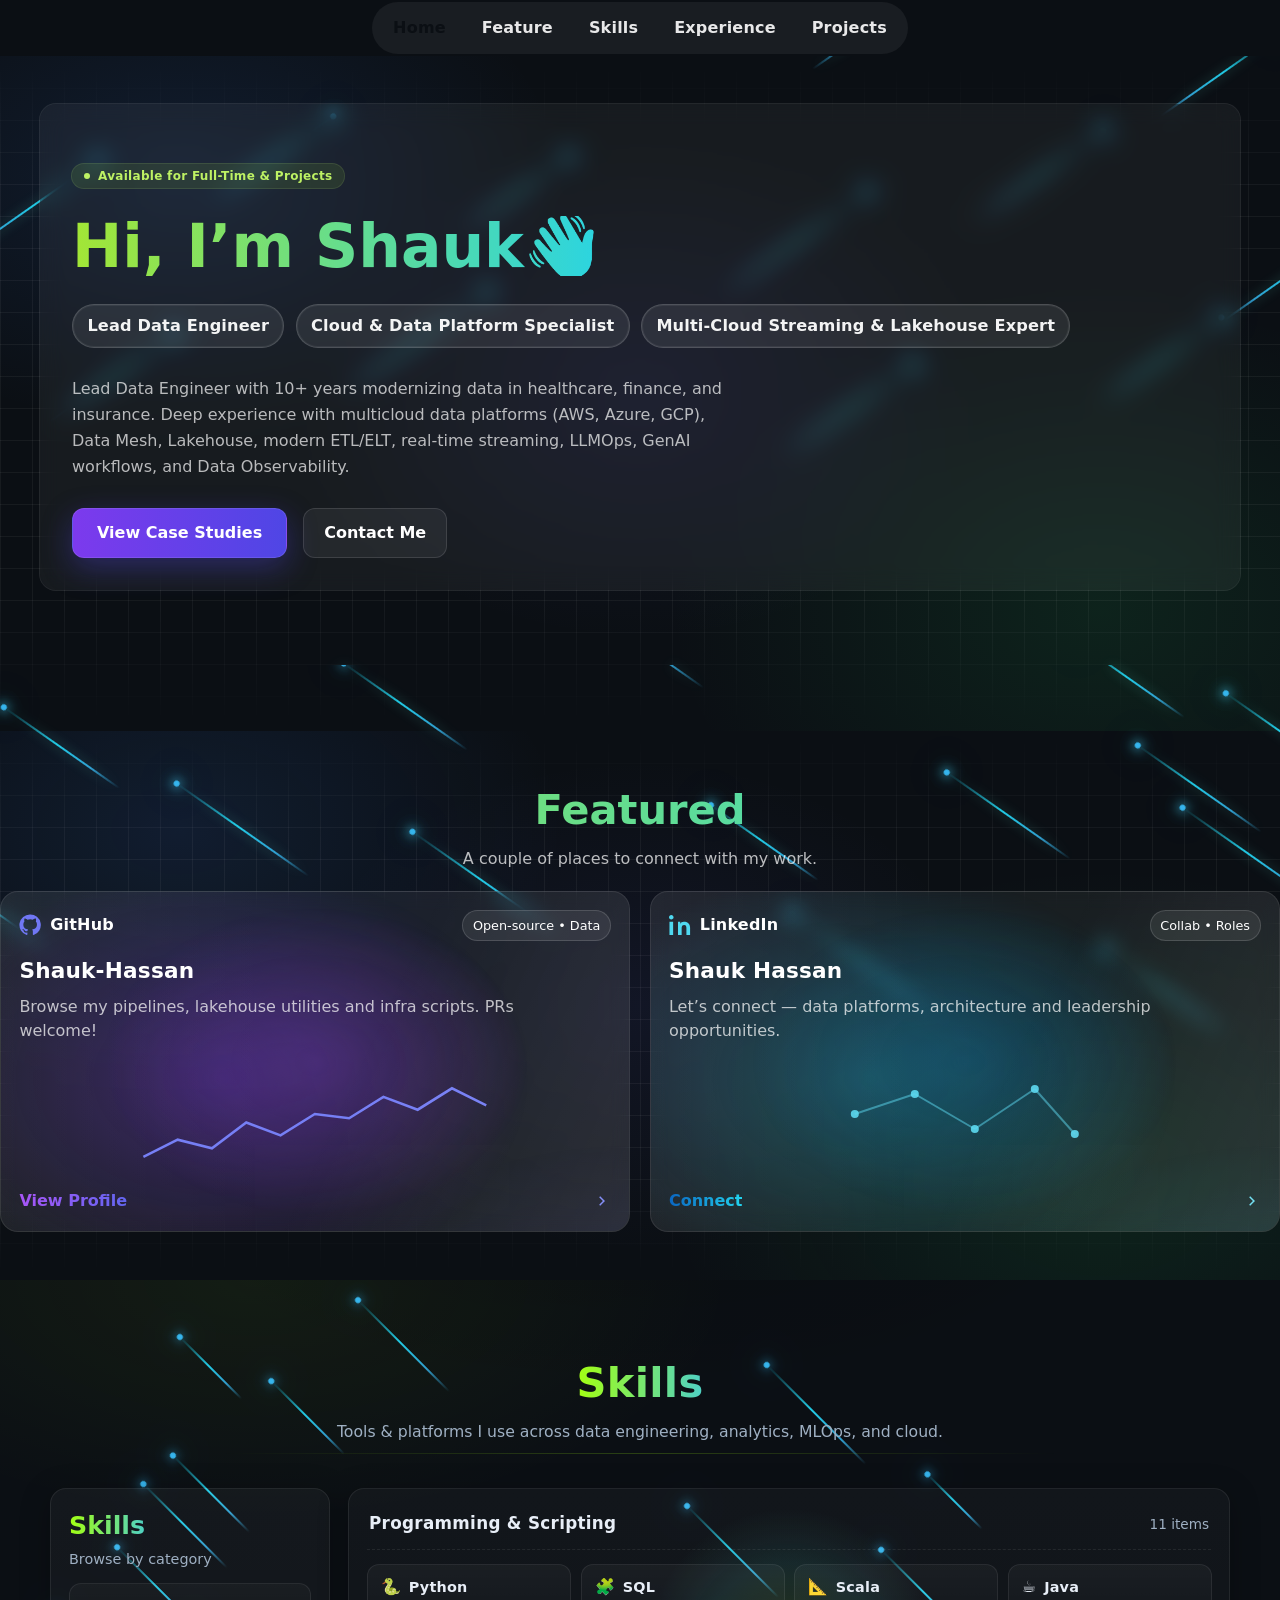
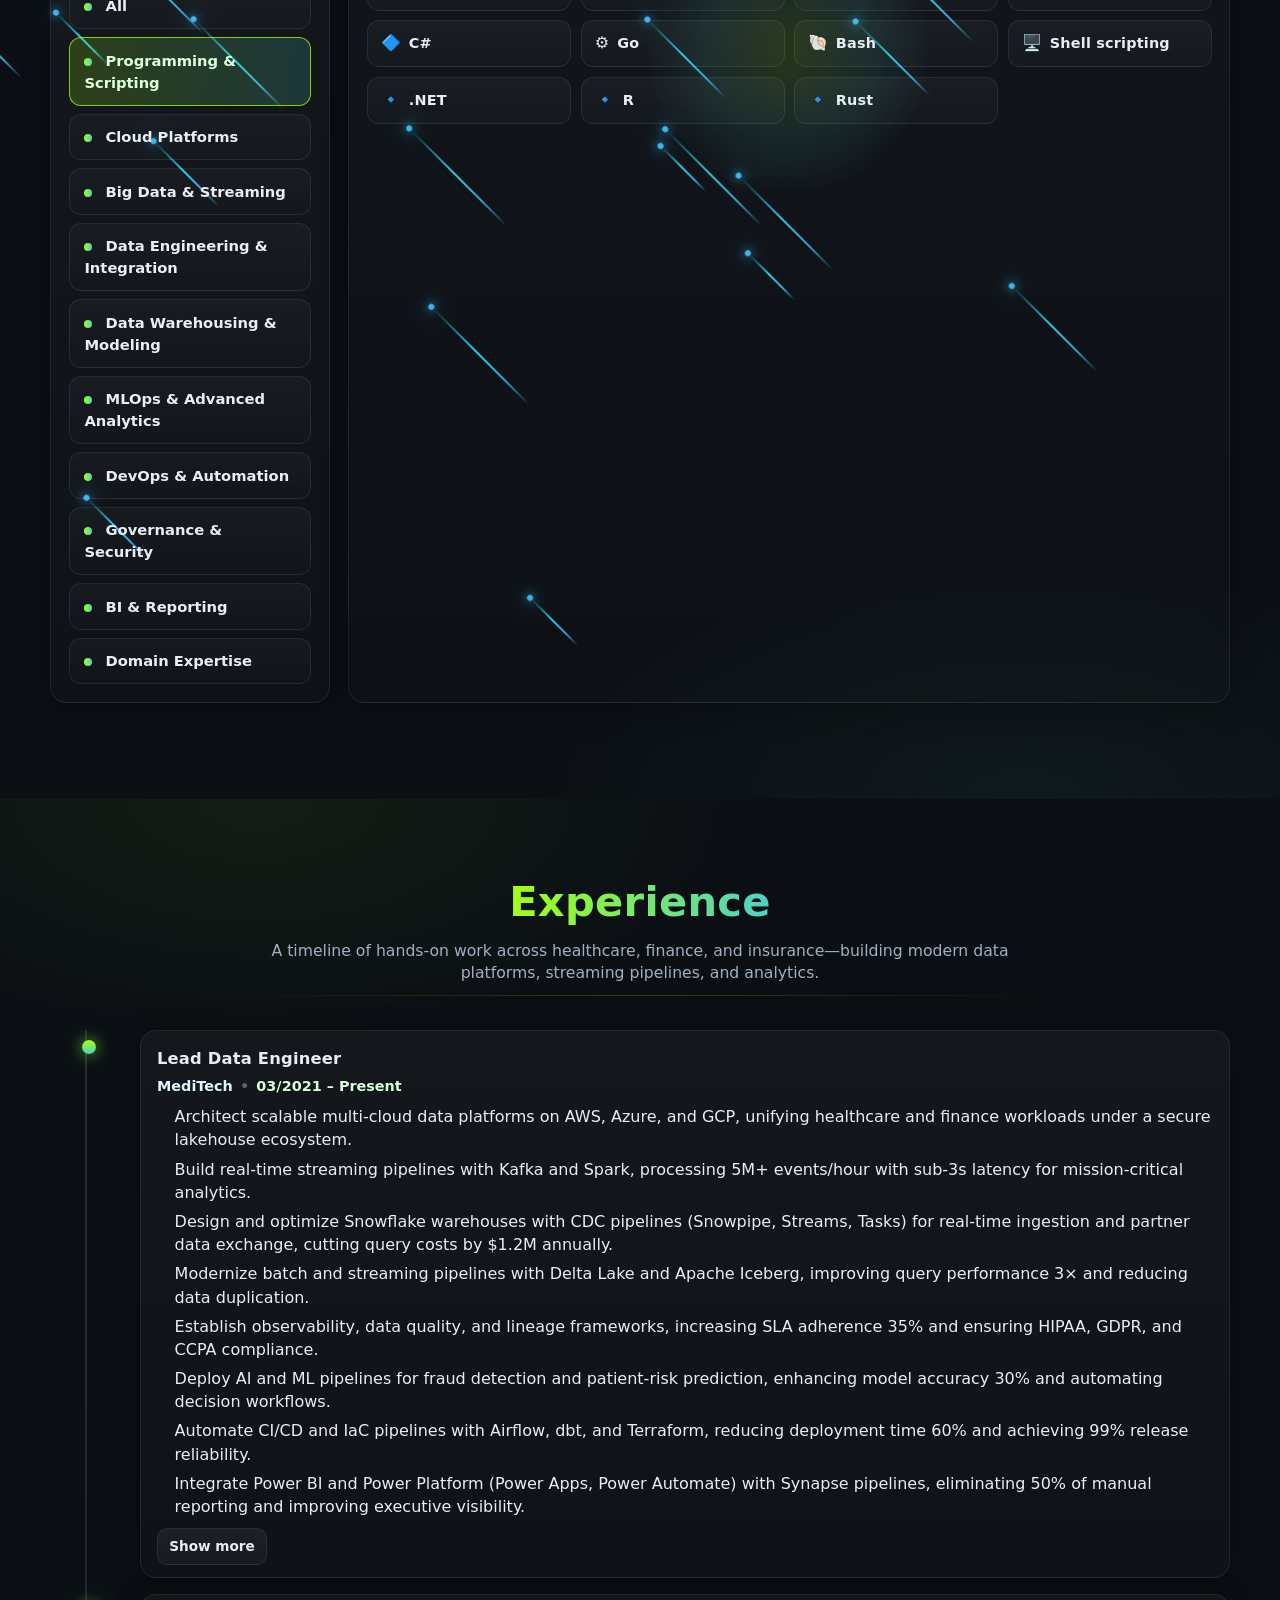
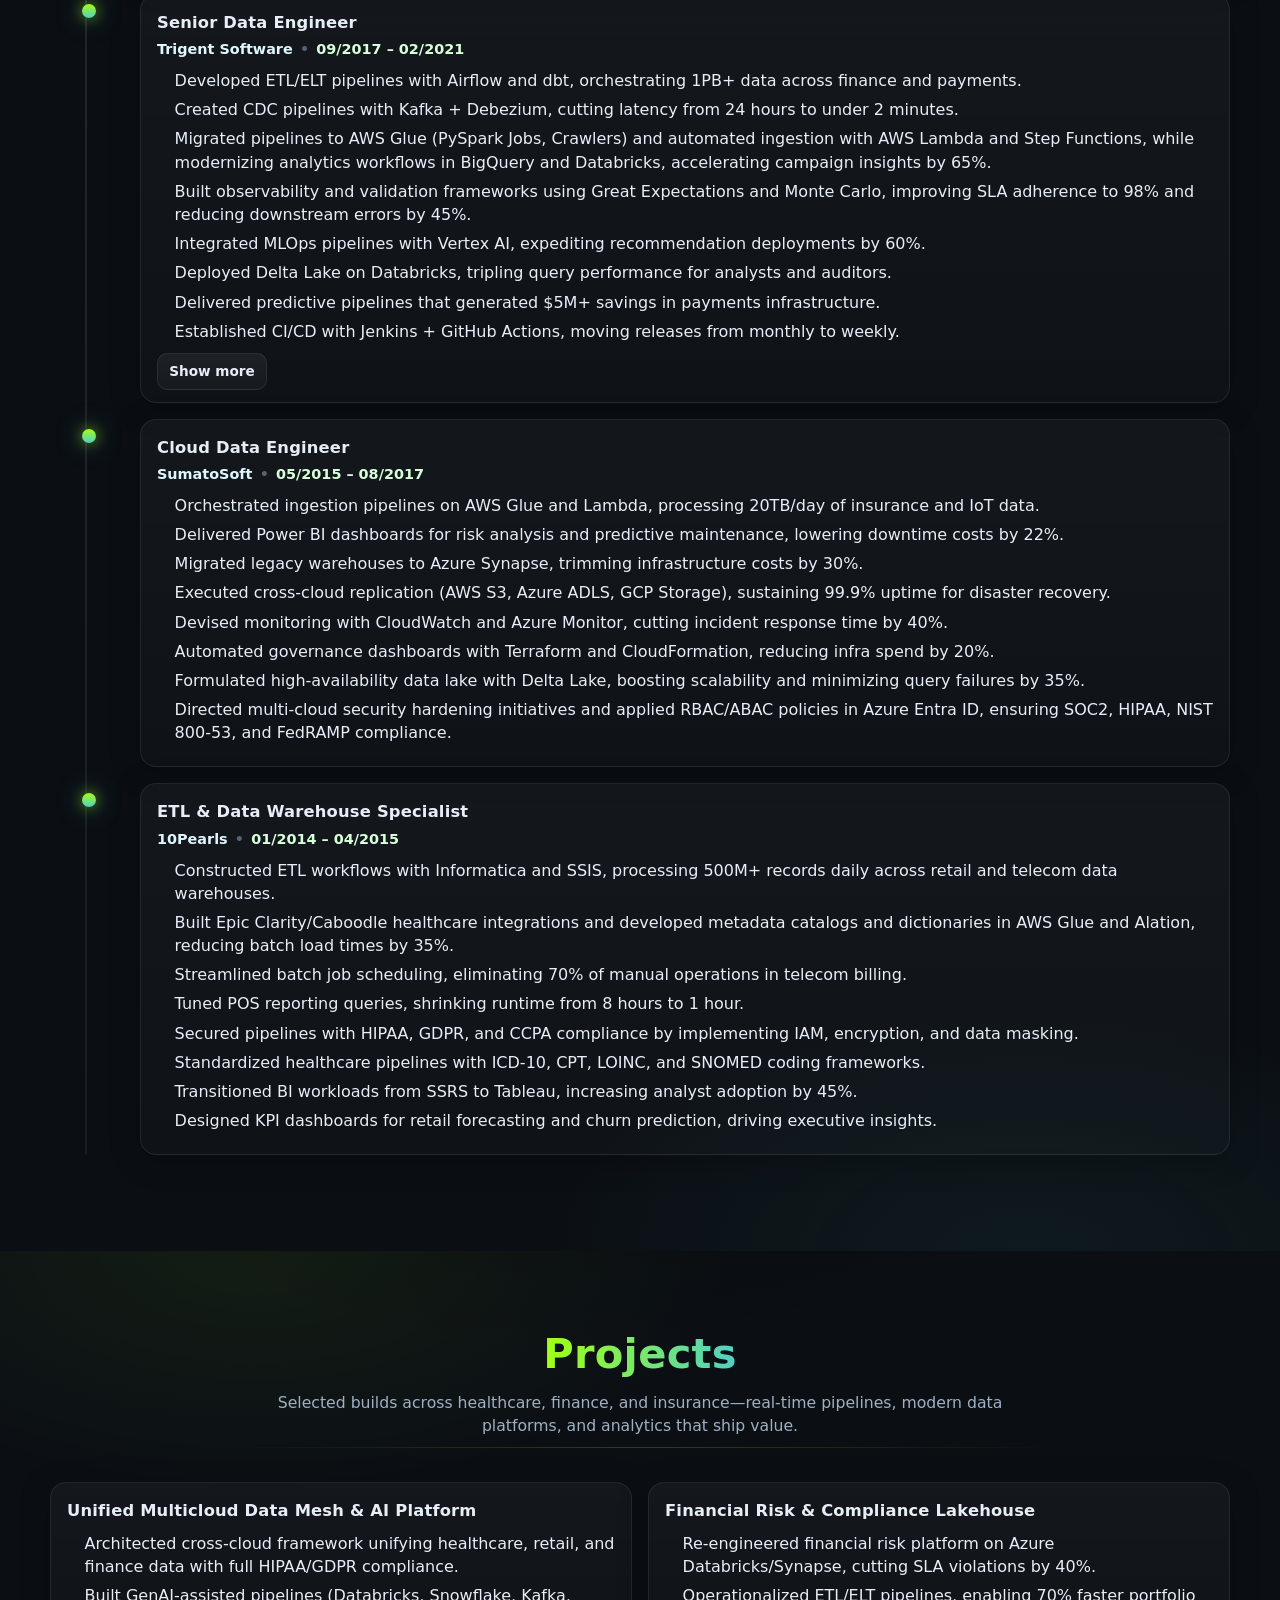
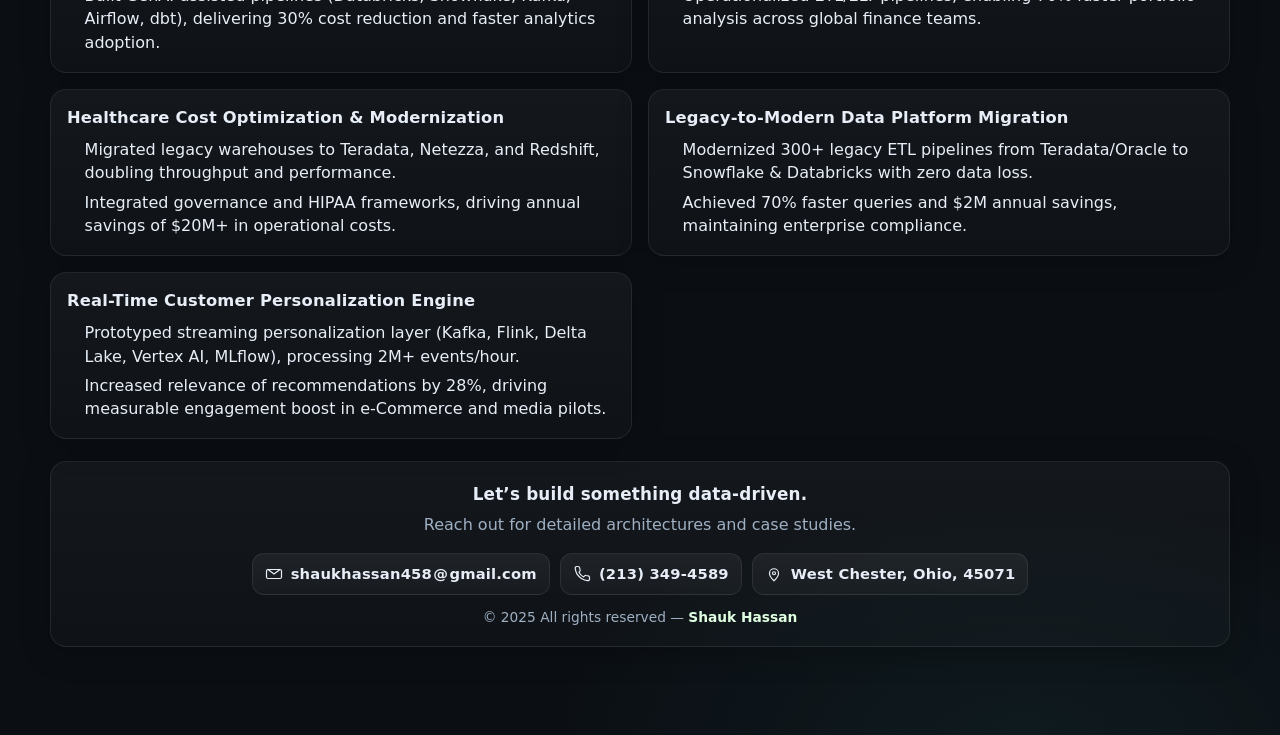
==== commit 839a15b8: "Auto-generated commit" ====
--- a/browser/index.html
+++ b/browser/index.html
@@ -7,7 +7,7 @@
   <style>*,:before,:after{--tw-border-spacing-x: 0;--tw-border-spacing-y: 0;--tw-translate-x: 0;--tw-translate-y: 0;--tw-rotate: 0;--tw-skew-x: 0;--tw-skew-y: 0;--tw-scale-x: 1;--tw-scale-y: 1;--tw-pan-x: ;--tw-pan-y: ;--tw-pinch-zoom: ;--tw-scroll-snap-strictness: proximity;--tw-gradient-from-position: ;--tw-gradient-via-position: ;--tw-gradient-to-position: ;--tw-ordinal: ;--tw-slashed-zero: ;--tw-numeric-figure: ;--tw-numeric-spacing: ;--tw-numeric-fraction: ;--tw-ring-inset: ;--tw-ring-offset-width: 0px;--tw-ring-offset-color: #fff;--tw-ring-color: rgb(59 130 246 / .5);--tw-ring-offset-shadow: 0 0 #0000;--tw-ring-shadow: 0 0 #0000;--tw-shadow: 0 0 #0000;--tw-shadow-colored: 0 0 #0000;--tw-blur: ;--tw-brightness: ;--tw-contrast: ;--tw-grayscale: ;--tw-hue-rotate: ;--tw-invert: ;--tw-saturate: ;--tw-sepia: ;--tw-drop-shadow: ;--tw-backdrop-blur: ;--tw-backdrop-brightness: ;--tw-backdrop-contrast: ;--tw-backdrop-grayscale: ;--tw-backdrop-hue-rotate: ;--tw-backdrop-invert: ;--tw-backdrop-opacity: ;--tw-backdrop-saturate: ;--tw-backdrop-sepia: ;--tw-contain-size: ;--tw-contain-layout: ;--tw-contain-paint: ;--tw-contain-style: }*,:before,:after{box-sizing:border-box;border-width:0;border-style:solid;border-color:#e5e7eb}:before,:after{--tw-content: ""}html{line-height:1.5;-webkit-text-size-adjust:100%;-moz-tab-size:4;tab-size:4;font-family:ui-sans-serif,system-ui,sans-serif,"Apple Color Emoji","Segoe UI Emoji",Segoe UI Symbol,"Noto Color Emoji";font-feature-settings:normal;font-variation-settings:normal;-webkit-tap-highlight-color:transparent}body{margin:0;line-height:inherit}h1,h2,h3{font-size:inherit;font-weight:inherit}a{color:inherit;text-decoration:inherit}button{font-family:inherit;font-feature-settings:inherit;font-variation-settings:inherit;font-size:100%;font-weight:inherit;line-height:inherit;letter-spacing:inherit;color:inherit;margin:0;padding:0}button{text-transform:none}button{-webkit-appearance:button;background-color:transparent;background-image:none}h1,h2,h3,p{margin:0}ul{list-style:none;margin:0;padding:0}button{cursor:pointer}svg{display:block;vertical-align:middle}.container{width:100%}@media (min-width: 640px){.container{max-width:640px}}@media (min-width: 768px){.container{max-width:768px}}@media (min-width: 1024px){.container{max-width:1024px}}@media (min-width: 1280px){.container{max-width:1280px}}@media (min-width: 1536px){.container{max-width:1536px}}.pointer-events-none{pointer-events:none}.absolute{position:absolute}.relative{position:relative}.sticky{position:sticky}.inset-0{inset:0}.top-0{top:0}.z-50{z-index:50}.mx-auto{margin-left:auto;margin-right:auto}.block{display:block}.flex{display:flex}.inline-flex{display:inline-flex}.h-1\.5{height:.375rem}.h-14{height:3.5rem}.min-h-\[75vh\]{min-height:75vh}.w-1\.5{width:.375rem}.max-w-2xl{max-width:42rem}.max-w-7xl{max-width:80rem}@keyframes pulse{50%{opacity:.5}}.animate-pulse{animation:pulse 2s cubic-bezier(.4,0,.6,1) infinite}.flex-wrap{flex-wrap:wrap}.items-center{align-items:center}.justify-center{justify-content:center}.gap-2{gap:.5rem}.gap-4{gap:1rem}.space-y-6>:not([hidden])~:not([hidden]){--tw-space-y-reverse: 0;margin-top:calc(1.5rem * calc(1 - var(--tw-space-y-reverse)));margin-bottom:calc(1.5rem * var(--tw-space-y-reverse))}.overflow-hidden{overflow:hidden}.text-balance{text-wrap:balance}.rounded-2xl{border-radius:1rem}.rounded-full{border-radius:9999px}.bg-\[\#0b0f14\]{--tw-bg-opacity: 1;background-color:rgb(11 15 20 / var(--tw-bg-opacity, 1))}.bg-lime-300{--tw-bg-opacity: 1;background-color:rgb(190 242 100 / var(--tw-bg-opacity, 1))}.bg-lime-400\/10{background-color:#a3e6351a}.bg-white\/5{background-color:#ffffff0d}.bg-\[radial-gradient\(360px_260px_at_var\(--mx\,50\%\)_var\(--my\,50\%\)\,rgba\(163\,230\,53\,0\.12\)\,transparent_60\%\)\]{background-image:radial-gradient(360px 260px at var(--mx,50%) var(--my,50%),rgba(163,230,53,.12),transparent 60%)}.bg-gradient-to-r{background-image:linear-gradient(to right,var(--tw-gradient-stops))}.from-lime-400{--tw-gradient-from: #a3e635 var(--tw-gradient-from-position);--tw-gradient-to: rgb(163 230 53 / 0) var(--tw-gradient-to-position);--tw-gradient-stops: var(--tw-gradient-from), var(--tw-gradient-to)}.via-cyan-400{--tw-gradient-to: rgb(34 211 238 / 0) var(--tw-gradient-to-position);--tw-gradient-stops: var(--tw-gradient-from), #22d3ee var(--tw-gradient-via-position), var(--tw-gradient-to)}.to-indigo-400{--tw-gradient-to: #818cf8 var(--tw-gradient-to-position)}.bg-clip-text{background-clip:text}.p-6{padding:1.5rem}.px-3{padding-left:.75rem;padding-right:.75rem}.px-4{padding-left:1rem;padding-right:1rem}.px-6{padding-left:1.5rem;padding-right:1.5rem}.py-1{padding-top:.25rem;padding-bottom:.25rem}.py-10{padding-top:2.5rem;padding-bottom:2.5rem}.text-4xl{font-size:2.25rem;line-height:2.5rem}.text-xs{font-size:.75rem;line-height:1rem}.font-extrabold{font-weight:800}.font-semibold{font-weight:600}.leading-relaxed{line-height:1.625}.leading-tight{line-height:1.25}.tracking-wide{letter-spacing:.025em}.text-lime-300{--tw-text-opacity: 1;color:rgb(190 242 100 / var(--tw-text-opacity, 1))}.text-transparent{color:transparent}.text-white{--tw-text-opacity: 1;color:rgb(255 255 255 / var(--tw-text-opacity, 1))}.text-white\/70{color:#ffffffb3}.opacity-0{opacity:0}.ring-1{--tw-ring-offset-shadow: var(--tw-ring-inset) 0 0 0 var(--tw-ring-offset-width) var(--tw-ring-offset-color);--tw-ring-shadow: var(--tw-ring-inset) 0 0 0 calc(1px + var(--tw-ring-offset-width)) var(--tw-ring-color);box-shadow:var(--tw-ring-offset-shadow),var(--tw-ring-shadow),var(--tw-shadow, 0 0 #0000)}.ring-lime-300\/20{--tw-ring-color: rgb(190 242 100 / .2)}.ring-white\/10{--tw-ring-color: rgb(255 255 255 / .1)}.backdrop-blur-md{--tw-backdrop-blur: blur(12px);-webkit-backdrop-filter:var(--tw-backdrop-blur) var(--tw-backdrop-brightness) var(--tw-backdrop-contrast) var(--tw-backdrop-grayscale) var(--tw-backdrop-hue-rotate) var(--tw-backdrop-invert) var(--tw-backdrop-opacity) var(--tw-backdrop-saturate) var(--tw-backdrop-sepia);backdrop-filter:var(--tw-backdrop-blur) var(--tw-backdrop-brightness) var(--tw-backdrop-contrast) var(--tw-backdrop-grayscale) var(--tw-backdrop-hue-rotate) var(--tw-backdrop-invert) var(--tw-backdrop-opacity) var(--tw-backdrop-saturate) var(--tw-backdrop-sepia)}.transition{transition-property:color,background-color,border-color,text-decoration-color,fill,stroke,opacity,box-shadow,transform,filter,backdrop-filter;transition-timing-function:cubic-bezier(.4,0,.2,1);transition-duration:.15s}@media (min-width: 640px){.sm\:text-5xl{font-size:3rem;line-height:1}}@media (min-width: 1024px){.lg\:space-y-7>:not([hidden])~:not([hidden]){--tw-space-y-reverse: 0;margin-top:calc(1.75rem * calc(1 - var(--tw-space-y-reverse)));margin-bottom:calc(1.75rem * var(--tw-space-y-reverse))}.lg\:p-8{padding:2rem}.lg\:px-10{padding-left:2.5rem;padding-right:2.5rem}.lg\:px-8{padding-left:2rem;padding-right:2rem}.lg\:py-12{padding-top:3rem;padding-bottom:3rem}.lg\:text-6xl{font-size:3.75rem;line-height:1}.group:hover .lg\:group-hover\:opacity-100{opacity:1}}
 </style><link rel="stylesheet" href="styles-Z55AXON5.css" media="print" onload="this.media='all'"><noscript><link rel="stylesheet" href="styles-Z55AXON5.css"></noscript><style ng-app-id="ng">.site-nav[_ngcontent-ng-c3123382229]{position:sticky;top:0;background:rgb(11 15 20 / var(--tw-bg-opacity, 1))}.progress-track[_ngcontent-ng-c3123382229]{position:absolute;left:0;right:0;top:0;height:2px}.progress-bar[_ngcontent-ng-c3123382229]{height:100%;background-image:linear-gradient(90deg,#a3e635,#22d3ee);box-shadow:0 0 12px #22d3ee73;transition:width .12s ease}.container[_ngcontent-ng-c3123382229]{max-width:1200px}.nav-list-wrap[_ngcontent-ng-c3123382229]{position:relative;display:inline-flex}.nav-list[_ngcontent-ng-c3123382229]{display:flex;align-items:center;gap:.35rem;padding:.35rem;border-radius:9999px;background:#ffffff0f;margin:0}.nav-list[_ngcontent-ng-c3123382229] > li[_ngcontent-ng-c3123382229]{list-style:none}.nav-pill[_ngcontent-ng-c3123382229]{padding:.55rem .95rem;border-radius:9999px;font-weight:700;letter-spacing:.2px;color:#ffffffe6;background:transparent;transition:transform .18s ease,background .18s ease,color .18s ease}.nav-pill[_ngcontent-ng-c3123382229]:hover{transform:translateY(-1px);background:#ffffff1a}.nav-pill.is-active[_ngcontent-ng-c3123382229]{color:#0b0f14}.nav-indicator[_ngcontent-ng-c3123382229]{position:absolute;left:0;bottom:.35rem;height:calc(100% - .7rem);border-radius:9999px;z-index:0;opacity:0;width:0;background:linear-gradient(90deg,#a3e635,#22d3ee);box-shadow:0 8px 24px #22d3ee59;transition:transform .28s cubic-bezier(.2,.8,.2,1),width .28s cubic-bezier(.2,.8,.2,1),opacity .2s ease}.nav-list[_ngcontent-ng-c3123382229] > li[_ngcontent-ng-c3123382229]{position:relative;z-index:1}@media (max-width: 768px){.nav-list[_ngcontent-ng-c3123382229]{overflow-x:auto;-webkit-overflow-scrolling:touch}.nav-list[_ngcontent-ng-c3123382229]::-webkit-scrollbar{display:none}}[_nghost-ng-c3123382229]{display:block}.left-spotlight[_ngcontent-ng-c3123382229]{--mx: 50%;--my: 50%}.bg-gradient-pan[_ngcontent-ng-c3123382229]{position:absolute;inset:0;background:radial-gradient(640px 420px at 14% 18%,rgba(59,130,246,.12),transparent 60%),radial-gradient(720px 520px at 86% 82%,rgba(34,197,94,.11),transparent 60%),radial-gradient(520px 380px at 50% 50%,rgba(99,102,241,.08),transparent 65%);animation:_ngcontent-ng-c3123382229_gradient-pan 28s ease-in-out infinite alternate}@keyframes _ngcontent-ng-c3123382229_gradient-pan{0%{transform:translate(-5%,-3%) scale(1)}50%{transform:translate(6%,4%) scale(1.03)}to{transform:translate(-2%,5%) scale(1.01)}}.bg-grid-anim[_ngcontent-ng-c3123382229]{position:absolute;inset:0;background-image:linear-gradient(rgba(255,255,255,.05) 1px,transparent 1px),linear-gradient(90deg,rgba(255,255,255,.05) 1px,transparent 1px);background-size:32px 32px,32px 32px;background-position:0 0,0 0;mask-image:linear-gradient(to bottom,transparent,black 20%,black 80%,transparent);animation:_ngcontent-ng-c3123382229_grid-pan 40s linear infinite}@keyframes _ngcontent-ng-c3123382229_grid-pan{0%{background-position:0 0,0 0}to{background-position:256px 160px,256px 160px}}.meteors[_ngcontent-ng-c3123382229]{position:absolute;inset:-12%;overflow:hidden;filter:drop-shadow(0 0 6px rgba(94,234,212,.45))}.meteors[_ngcontent-ng-c3123382229]   li[_ngcontent-ng-c3123382229]{position:absolute;list-style:none;top:var(--top);left:var(--left);width:var(--len, 160px);height:2px;border-radius:9999px;transform:rotate(-35deg) translateZ(0);background:linear-gradient(90deg,#0000,#38bdf8d9 25%,#22d3ee 55%,#0000);animation:_ngcontent-ng-c3123382229_meteor var(--dur, 7s) var(--delay, 0s) linear infinite;opacity:.95}.meteors[_ngcontent-ng-c3123382229]   li[_ngcontent-ng-c3123382229]:before{content:"";position:absolute;right:-4px;top:-2px;width:6px;height:6px;border-radius:9999px;background:#38bdf8;box-shadow:0 0 10px #38bdf8e6,0 0 20px #22d3eeb3,0 0 36px #22d3ee8c}@keyframes _ngcontent-ng-c3123382229_meteor{0%{transform:translateZ(0) rotate(-35deg);opacity:0}8%{opacity:1}92%{opacity:1}to{transform:translate3d(120vmax,120vmax,0) rotate(-35deg);opacity:0}}.btn-primary[_ngcontent-ng-c3123382229]{position:relative;display:inline-flex;align-items:center;justify-content:center;padding:12px 24px;border-radius:12px;font-weight:600;background-image:linear-gradient(90deg,#7c3aed,#4f46e5);color:#fff;box-shadow:0 10px 30px #4f46e559;border:1px solid rgba(255,255,255,.1);transition:transform .2s ease,box-shadow .2s ease,background-position .2s ease;overflow:hidden}.btn-primary[_ngcontent-ng-c3123382229]:hover{transform:translateY(-1px);box-shadow:0 14px 36px #4f46e573}.btn-primary[_ngcontent-ng-c3123382229]:after{content:"";position:absolute;inset:0;background:linear-gradient(110deg,transparent,rgba(255,255,255,.28),transparent);background-size:200% 100%;opacity:0;transition:opacity .3s ease}.btn-primary[_ngcontent-ng-c3123382229]:hover:after{opacity:.7;animation:_ngcontent-ng-c3123382229_sheen 1.2s linear infinite}.btn-ghost[_ngcontent-ng-c3123382229]{display:inline-flex;align-items:center;justify-content:center;padding:12px 20px;border-radius:12px;font-weight:600;background:#ffffff0f;color:#fff;border:1px solid rgba(255,255,255,.12);transition:background .2s ease,transform .2s ease}.btn-ghost[_ngcontent-ng-c3123382229]:hover{background:#ffffff1f;transform:translateY(-1px)}@keyframes _ngcontent-ng-c3123382229_sheen{to{background-position-x:150%}}.roles[_ngcontent-ng-c3123382229]{display:flex;flex-wrap:wrap;gap:.6rem .7rem;margin:.2rem 0 0;padding:0;list-style:none}.roles[_ngcontent-ng-c3123382229]   li[_ngcontent-ng-c3123382229]{padding:.55rem .9rem;border-radius:9999px;background:#ffffff14;color:#fffffff2;border:1px solid rgba(255,255,255,.16);box-shadow:inset 0 0 0 1px #ffffff0f;font-weight:700;letter-spacing:.15px;font-size:clamp(.9rem,.85rem + .2vw,1.05rem)}.contact-popover[_ngcontent-ng-c3123382229]{position:absolute;left:0;top:100%;margin-top:.5rem;z-index:50;background:#111827eb;border:1px solid rgba(255,255,255,.12);border-radius:12px;padding:.6rem;min-width:260px;box-shadow:0 20px 60px #00000059}.contact-item[_ngcontent-ng-c3123382229]{display:block;color:#fff;text-decoration:none;padding:.5rem .6rem;border-radius:10px;font-weight:600}.contact-item[_ngcontent-ng-c3123382229]:hover{background:#ffffff14}@media (prefers-reduced-motion: reduce){.bg-gradient-pan[_ngcontent-ng-c3123382229], .bg-grid-anim[_ngcontent-ng-c3123382229], .meteors[_ngcontent-ng-c3123382229]   li[_ngcontent-ng-c3123382229]{animation:none!important}}</style><style ng-app-id="ng">[_nghost-ng-c2763432455]{display:block}.left-spotlight[_ngcontent-ng-c2763432455]{--mx: 50%;--my: 50%}.bg-gradient-pan[_ngcontent-ng-c2763432455]{position:absolute;inset:0;background:radial-gradient(640px 420px at 14% 18%,rgba(59,130,246,.12),transparent 60%),radial-gradient(720px 520px at 86% 82%,rgba(34,197,94,.11),transparent 60%),radial-gradient(520px 380px at 50% 50%,rgba(99,102,241,.08),transparent 65%);animation:_ngcontent-ng-c2763432455_gradient-pan 28s ease-in-out infinite alternate}@keyframes _ngcontent-ng-c2763432455_gradient-pan{0%{transform:translate(-5%,-3%) scale(1)}50%{transform:translate(6%,4%) scale(1.03)}to{transform:translate(-2%,5%) scale(1.01)}}.bg-grid-anim[_ngcontent-ng-c2763432455]{position:absolute;inset:0;background-image:linear-gradient(rgba(255,255,255,.05) 1px,transparent 1px),linear-gradient(90deg,rgba(255,255,255,.05) 1px,transparent 1px);background-size:32px 32px,32px 32px;background-position:0 0,0 0;mask-image:linear-gradient(to bottom,transparent,black 20%,black 80%,transparent);animation:_ngcontent-ng-c2763432455_grid-pan 40s linear infinite}@keyframes _ngcontent-ng-c2763432455_grid-pan{0%{background-position:0 0,0 0}to{background-position:256px 160px,256px 160px}}.meteors[_ngcontent-ng-c2763432455]{position:absolute;inset:-12%;overflow:hidden;filter:drop-shadow(0 0 6px rgba(94,234,212,.45))}.meteors[_ngcontent-ng-c2763432455]   li[_ngcontent-ng-c2763432455]{position:absolute;list-style:none;top:var(--top);left:var(--left);width:var(--len, 160px);height:2px;border-radius:9999px;transform:rotate(-35deg) translateZ(0);background:linear-gradient(90deg,#0000,#38bdf8d9 25%,#22d3ee 55%,#0000);animation:_ngcontent-ng-c2763432455_meteor var(--dur, 7s) var(--delay, 0s) linear infinite;opacity:.95}.meteors[_ngcontent-ng-c2763432455]   li[_ngcontent-ng-c2763432455]:before{content:"";position:absolute;right:-4px;top:-2px;width:6px;height:6px;border-radius:9999px;background:#38bdf8;box-shadow:0 0 10px #38bdf8e6,0 0 20px #22d3eeb3,0 0 36px #22d3ee8c}@keyframes _ngcontent-ng-c2763432455_meteor{0%{transform:translateZ(0) rotate(-35deg);opacity:0}8%{opacity:1}92%{opacity:1}to{transform:translate3d(120vmax,120vmax,0) rotate(-35deg);opacity:0}}.btn-primary[_ngcontent-ng-c2763432455]{position:relative;display:inline-flex;align-items:center;justify-content:center;padding:12px 24px;border-radius:12px;font-weight:600;background-image:linear-gradient(90deg,#7c3aed,#4f46e5);color:#fff;box-shadow:0 10px 30px #4f46e559;border:1px solid rgba(255,255,255,.1);transition:transform .2s ease,box-shadow .2s ease,background-position .2s ease;overflow:hidden}.btn-primary[_ngcontent-ng-c2763432455]:hover{transform:translateY(-1px);box-shadow:0 14px 36px #4f46e573}.btn-primary[_ngcontent-ng-c2763432455]:after{content:"";position:absolute;inset:0;background:linear-gradient(110deg,transparent,rgba(255,255,255,.28),transparent);background-size:200% 100%;opacity:0;transition:opacity .3s ease}.btn-primary[_ngcontent-ng-c2763432455]:hover:after{opacity:.7;animation:_ngcontent-ng-c2763432455_sheen 1.2s linear infinite}.btn-ghost[_ngcontent-ng-c2763432455]{display:inline-flex;align-items:center;justify-content:center;padding:12px 20px;border-radius:12px;font-weight:600;background:#ffffff0f;color:#fff;border:1px solid rgba(255,255,255,.12);transition:background .2s ease,transform .2s ease}.btn-ghost[_ngcontent-ng-c2763432455]:hover{background:#ffffff1f;transform:translateY(-1px)}@keyframes _ngcontent-ng-c2763432455_sheen{to{background-position-x:150%}}.roles[_ngcontent-ng-c2763432455]{display:flex;flex-wrap:wrap;gap:.6rem .7rem;margin:.2rem 0 0;padding:0;list-style:none}.roles[_ngcontent-ng-c2763432455]   li[_ngcontent-ng-c2763432455]{padding:.55rem .9rem;border-radius:9999px;background:#ffffff14;color:#fffffff2;border:1px solid rgba(255,255,255,.16);box-shadow:inset 0 0 0 1px #ffffff0f;font-weight:700;letter-spacing:.15px;font-size:clamp(.9rem,.85rem + .2vw,1.05rem)}.contact-popover[_ngcontent-ng-c2763432455]{position:absolute;left:0;top:100%;margin-top:.5rem;z-index:50;background:#111827eb;-webkit-backdrop-filter:blur(8px);backdrop-filter:blur(8px);border:1px solid rgba(255,255,255,.12);border-radius:12px;padding:.6rem;min-width:260px;box-shadow:0 20px 60px #00000059}.contact-item[_ngcontent-ng-c2763432455]{display:block;color:#fff;text-decoration:none;padding:.5rem .6rem;border-radius:10px;font-weight:600}.contact-item[_ngcontent-ng-c2763432455]:hover{background:#ffffff14}@media (prefers-reduced-motion: reduce){.bg-gradient-pan[_ngcontent-ng-c2763432455], .bg-grid-anim[_ngcontent-ng-c2763432455], .meteors[_ngcontent-ng-c2763432455]   li[_ngcontent-ng-c2763432455]{animation:none!important}}</style><style ng-app-id="ng">.feature-wrap[_ngcontent-ng-c3387766633]{position:relative;padding:3rem 0;background:rgb(11 15 20 / var(--tw-bg-opacity, 1))}.feature-bg[_ngcontent-ng-c3387766633]{position:absolute;inset:0;pointer-events:none;z-index:0}.feature-head[_ngcontent-ng-c3387766633], .feature-grid[_ngcontent-ng-c3387766633]{position:relative;z-index:1}.feature-bg[_ngcontent-ng-c3387766633]   .bg-gradient-pan[_ngcontent-ng-c3387766633]{position:absolute;inset:0;background:radial-gradient(640px 420px at 14% 18%,rgba(59,130,246,.12),transparent 60%),radial-gradient(720px 520px at 86% 82%,rgba(34,197,94,.11),transparent 60%),radial-gradient(520px 380px at 50% 50%,rgba(99,102,241,.08),transparent 65%);animation:_ngcontent-ng-c3387766633_feature-gradient-pan 28s ease-in-out infinite alternate}@keyframes _ngcontent-ng-c3387766633_feature-gradient-pan{0%{transform:translate(-5%,-3%) scale(1)}50%{transform:translate(6%,4%) scale(1.03)}to{transform:translate(-2%,5%) scale(1.01)}}.feature-bg[_ngcontent-ng-c3387766633]   .bg-grid-anim[_ngcontent-ng-c3387766633]{position:absolute;inset:0;background-image:linear-gradient(rgba(255,255,255,.05) 1px,transparent 1px),linear-gradient(90deg,rgba(255,255,255,.05) 1px,transparent 1px);background-size:32px 32px,32px 32px;-webkit-mask-image:linear-gradient(to bottom,transparent,#000 20%,#000 80%,transparent);mask-image:linear-gradient(to bottom,transparent,#000 20%,#000 80%,transparent);animation:_ngcontent-ng-c3387766633_feature-grid-pan 40s linear infinite}@keyframes _ngcontent-ng-c3387766633_feature-grid-pan{0%{background-position:0 0,0 0}to{background-position:256px 160px,256px 160px}}.feature-bg[_ngcontent-ng-c3387766633]   .meteors[_ngcontent-ng-c3387766633]{position:absolute;inset:-12%;overflow:hidden;filter:drop-shadow(0 0 6px rgba(94,234,212,.45))}.feature-bg[_ngcontent-ng-c3387766633]   .meteors[_ngcontent-ng-c3387766633]{--speed: 0}.feature-bg[_ngcontent-ng-c3387766633]   .meteors[_ngcontent-ng-c3387766633]   li[_ngcontent-ng-c3387766633]{position:absolute;list-style:none;top:var(--top);right:var(--right);width:var(--len, 160px);height:2px;border-radius:9999px;transform:rotate(35deg) translateZ(0);background:linear-gradient(270deg,#0000,#38bdf8d9 25%,#22d3ee 55%,#0000);animation:_ngcontent-ng-c3387766633_feature-meteor var(--dur, 12s) var(--delay, 0s) linear infinite;opacity:.95}.feature-bg[_ngcontent-ng-c3387766633]   .meteors[_ngcontent-ng-c3387766633]   li[_ngcontent-ng-c3387766633]:before{content:"";position:absolute;left:-4px;top:-2px;width:6px;height:6px;border-radius:9999px;background:#38bdf8;box-shadow:0 0 10px #38bdf8e6,0 0 20px #22d3eeb3,0 0 36px #22d3ee8c}@keyframes _ngcontent-ng-c3387766633_feature-meteor{0%{transform:translateZ(0) rotate(35deg);opacity:0}8%{opacity:1}92%{opacity:1}to{transform:translate3d(-80vmax,80vmax,0) rotate(35deg);opacity:0}}.feature-bg[_ngcontent-ng-c3387766633]   .meteors[_ngcontent-ng-c3387766633]   li[_ngcontent-ng-c3387766633]:nth-child(1){--top:-6%;--right: 5%;--len:160px;--dur:6.5s;--delay:0s}.feature-bg[_ngcontent-ng-c3387766633]   .meteors[_ngcontent-ng-c3387766633]   li[_ngcontent-ng-c3387766633]:nth-child(2){--top: 2%;--right:15%;--len:130px;--dur:7.2s;--delay:1s}.feature-bg[_ngcontent-ng-c3387766633]   .meteors[_ngcontent-ng-c3387766633]   li[_ngcontent-ng-c3387766633]:nth-child(3){--top:-8%;--right:28%;--len:180px;--dur:6.8s;--delay:2.2s}.feature-bg[_ngcontent-ng-c3387766633]   .meteors[_ngcontent-ng-c3387766633]   li[_ngcontent-ng-c3387766633]:nth-child(4){--top:10%;--right: 5%;--len:140px;--dur:7.8s;--delay:.8s}.feature-bg[_ngcontent-ng-c3387766633]   .meteors[_ngcontent-ng-c3387766633]   li[_ngcontent-ng-c3387766633]:nth-child(5){--top:-4%;--right:45%;--len:170px;--dur:6.2s;--delay:1.6s}.feature-bg[_ngcontent-ng-c3387766633]   .meteors[_ngcontent-ng-c3387766633]   li[_ngcontent-ng-c3387766633]:nth-child(6){--top: 6%;--right:60%;--len:150px;--dur:7.4s;--delay:.3s}.feature-bg[_ngcontent-ng-c3387766633]   .meteors[_ngcontent-ng-c3387766633]   li[_ngcontent-ng-c3387766633]:nth-child(7){--top:-9%;--right:72%;--len:190px;--dur:6.6s;--delay:2.7s}.feature-bg[_ngcontent-ng-c3387766633]   .meteors[_ngcontent-ng-c3387766633]   li[_ngcontent-ng-c3387766633]:nth-child(8){--top:12%;--right:82%;--len:140px;--dur:7.6s;--delay:1.1s}.feature-bg[_ngcontent-ng-c3387766633]   .meteors[_ngcontent-ng-c3387766633]   li[_ngcontent-ng-c3387766633]:nth-child(9){--top:-7%;--right:90%;--len:160px;--dur:6.9s;--delay:3.2s}.feature-bg[_ngcontent-ng-c3387766633]   .meteors[_ngcontent-ng-c3387766633]   li[_ngcontent-ng-c3387766633]:nth-child(10){--top:18%;--right:10%;--len:150px;--dur:7.9s;--delay:2s}.feature-bg[_ngcontent-ng-c3387766633]   .meteors[_ngcontent-ng-c3387766633]   li[_ngcontent-ng-c3387766633]:nth-child(11){--top:28%;--right: 6%;--len:170px;--dur:7.1s;--delay:.7s}.feature-bg[_ngcontent-ng-c3387766633]   .meteors[_ngcontent-ng-c3387766633]   li[_ngcontent-ng-c3387766633]:nth-child(12){--top:22%;--right:22%;--len:150px;--dur:8s;--delay:2.1s}.feature-bg[_ngcontent-ng-c3387766633]   .meteors[_ngcontent-ng-c3387766633]   li[_ngcontent-ng-c3387766633]:nth-child(13){--top:26%;--right:38%;--len:130px;--dur:7.2s;--delay:1.2s}.feature-bg[_ngcontent-ng-c3387766633]   .meteors[_ngcontent-ng-c3387766633]   li[_ngcontent-ng-c3387766633]:nth-child(14){--top:32%;--right:54%;--len:180px;--dur:6.6s;--delay:2.8s}.feature-bg[_ngcontent-ng-c3387766633]   .meteors[_ngcontent-ng-c3387766633]   li[_ngcontent-ng-c3387766633]:nth-child(15){--top:24%;--right:70%;--len:160px;--dur:7.4s;--delay:1.6s}.feature-bg[_ngcontent-ng-c3387766633]   .meteors[_ngcontent-ng-c3387766633]   li[_ngcontent-ng-c3387766633]:nth-child(16){--top:36%;--right:86%;--len:150px;--dur:7.7s;--delay:.9s}.feature-bg[_ngcontent-ng-c3387766633]   .meteors[_ngcontent-ng-c3387766633]   li[_ngcontent-ng-c3387766633]:nth-child(17){--top:48%;--right:12%;--len:150px;--dur:7.6s;--delay:1.3s}.feature-bg[_ngcontent-ng-c3387766633]   .meteors[_ngcontent-ng-c3387766633]   li[_ngcontent-ng-c3387766633]:nth-child(18){--top:44%;--right:30%;--len:180px;--dur:6.9s;--delay:2.4s}@media (prefers-reduced-motion: reduce){.feature-bg[_ngcontent-ng-c3387766633]   .bg-gradient-pan[_ngcontent-ng-c3387766633], .feature-bg[_ngcontent-ng-c3387766633]   .bg-grid-anim[_ngcontent-ng-c3387766633], .feature-bg[_ngcontent-ng-c3387766633]   .meteors[_ngcontent-ng-c3387766633]   li[_ngcontent-ng-c3387766633]{animation:none!important}}.feature-wrap[_ngcontent-ng-c3387766633]{padding:3rem 0;background:rgb(11 15 20 / var(--tw-bg-opacity, 1))}.feature-head[_ngcontent-ng-c3387766633]{text-align:center;margin-bottom:1.25rem}.feature-head[_ngcontent-ng-c3387766633]   h2[_ngcontent-ng-c3387766633]{margin:0;font-weight:900;font-size:clamp(1.8rem,1.2rem + 2.4vw,2.6rem);background-image:linear-gradient(90deg,#a3e635,#22d3ee);-webkit-background-clip:text;background-clip:text;color:transparent}.feature-head[_ngcontent-ng-c3387766633]   p[_ngcontent-ng-c3387766633]{margin-top:.35rem;color:#ffffffb8}.feature-grid[_ngcontent-ng-c3387766633]{display:grid;gap:1rem;grid-template-columns:1fr}@media (min-width: 900px){.feature-grid[_ngcontent-ng-c3387766633]{grid-template-columns:1fr 1fr;gap:1.2rem}}.card[_ngcontent-ng-c3387766633]{--a1:#7c3aed;--a2:#4f46e5;--glow: rgba(124,58,237,.28);position:relative;display:flex;flex-direction:column;gap:.9rem;padding:1.15rem;border-radius:18px;color:#fff;text-decoration:none;background:#ffffff0e;border:1px solid rgba(255,255,255,.12);-webkit-backdrop-filter:blur(10px);backdrop-filter:blur(10px);overflow:hidden;transform-style:preserve-3d;isolation:isolate;transition:box-shadow .25s ease,transform .25s ease}.card[_ngcontent-ng-c3387766633]:hover{box-shadow:0 18px 60px #00000059}.accent-gh[_ngcontent-ng-c3387766633]{--a1:#a855f7;--a2:#6366f1;--glow: rgba(124,58,237,.35)}.accent-li[_ngcontent-ng-c3387766633]{--a1:#0A66C2;--a2:#22d3ee;--glow: rgba(34,211,238,.25)}.card[_ngcontent-ng-c3387766633]:before{content:"";position:absolute;inset:0;pointer-events:none;z-index:-1;background:radial-gradient(520px 360px at 35% 55%,var(--glow) 0%,transparent 60%),linear-gradient(90deg,rgba(255,255,255,.04) 0%,transparent 42%);opacity:.95}.card[_ngcontent-ng-c3387766633]:after{content:"";position:absolute;inset:0;pointer-events:none;background:linear-gradient(115deg,transparent 55%,rgba(255,255,255,.05) 72%,rgba(255,255,255,.12) 100%);opacity:.6}.ambient-glow[_ngcontent-ng-c3387766633]{position:absolute;inset:-22%;z-index:-2;opacity:.85;background:radial-gradient(360px 260px at var(--mx,50%) var(--my,50%),color-mix(in oklab,var(--a1) 28%,transparent) 0%,transparent 60%),radial-gradient(520px 380px at 85% 120%,color-mix(in oklab,var(--a2) 20%,transparent) 0%,transparent 70%);transition:opacity .35s ease,transform .35s ease;-webkit-mask-image:linear-gradient(to bottom,transparent,#000 10%,#000 90%,transparent);mask-image:linear-gradient(to bottom,transparent,#000 10%,#000 90%,transparent)}.shine[_ngcontent-ng-c3387766633]{position:absolute;inset:-10% -40%;pointer-events:none;background:linear-gradient(110deg,transparent 0%,rgba(255,255,255,.22) 18%,rgba(255,255,255,.55) 24%,rgba(255,255,255,.22) 30%,transparent 40%);transform:translate(-120%);opacity:0}.card-head[_ngcontent-ng-c3387766633]{display:flex;align-items:center;justify-content:space-between;gap:.8rem}.badge[_ngcontent-ng-c3387766633]{display:flex;align-items:center;gap:.55rem;font-weight:800;letter-spacing:.2px}.badge[_ngcontent-ng-c3387766633]   .ico[_ngcontent-ng-c3387766633]{width:22px;height:22px;color:color-mix(in oklab,var(--a2),white 10%)}.chip[_ngcontent-ng-c3387766633]{font-size:.8rem;padding:.28rem .6rem;border-radius:9999px;background:#ffffff14;border:1px solid rgba(255,255,255,.14)}.card-body[_ngcontent-ng-c3387766633]{display:flex;flex-direction:column;gap:.5rem}.title[_ngcontent-ng-c3387766633]{font-weight:900;letter-spacing:.2px;font-size:clamp(1.1rem,.95rem + .8vw,1.35rem)}.desc[_ngcontent-ng-c3387766633]{color:#ffffffb8;max-width:52ch}.parallax[_ngcontent-ng-c3387766633]{position:relative;height:120px;margin-top:.2rem;color:color-mix(in oklab,var(--a2),white 15%);transform:translateZ(36px)}.graph[_ngcontent-ng-c3387766633], .net[_ngcontent-ng-c3387766633]{width:100%;height:100%}.card-foot[_ngcontent-ng-c3387766633]{display:flex;align-items:center;justify-content:space-between;gap:.6rem}.cta[_ngcontent-ng-c3387766633]{font-weight:800;background-image:linear-gradient(90deg,var(--a1),var(--a2));-webkit-background-clip:text;background-clip:text;color:transparent}.arrow[_ngcontent-ng-c3387766633]{width:18px;height:18px;color:color-mix(in oklab,var(--a2),white 20%)}@media (prefers-reduced-motion: reduce){.shine[_ngcontent-ng-c3387766633]{display:none}}</style><style ng-app-id="ng">[_nghost-ng-c796886937]{--bg: #0b0f14;--panel: rgba(20,24,30,.65);--border: rgba(255,255,255,.08);--text: #e8eef7;--muted: #9fb0c3;--accent: #a3ff12;--accent-2: #4fd1c5;--glow: 0 10px 40px rgba(163,255,18,.14);display:block}.skills-alt-wrap[_ngcontent-ng-c796886937]{position:relative;overflow:hidden;background:radial-gradient(800px 400px at 20% 0%,rgba(163,255,18,.06),transparent 60%),radial-gradient(800px 400px at 80% 100%,rgba(79,209,197,.06),transparent 60%),var(--bg);padding:4rem 1rem 6rem}.container[_ngcontent-ng-c796886937]{max-width:1180px;margin:0 auto;position:relative;z-index:1}.shooting-bg[_ngcontent-ng-c796886937]{position:absolute;inset:0;pointer-events:none;z-index:0;background:radial-gradient(900px 400px at 50% -10%,rgba(0,0,0,.18),transparent 60%)}.meteor-field[_ngcontent-ng-c796886937]{position:absolute;inset:-12%;overflow:hidden;filter:drop-shadow(0 0 6px rgba(94,234,212,.45));--speed: 1}.meteor[_ngcontent-ng-c796886937]{position:absolute;list-style:none;top:var(--top);right:var(--right);width:var(--len, 160px);height:2px;border-radius:9999px;transform:rotate(45deg) translateZ(0);will-change:transform,opacity;background:linear-gradient(270deg,#0000,#38bdf8d9 25%,#22d3ee 55%,#0000);opacity:.95;animation-name:_ngcontent-ng-c796886937_feature-meteor-rtlb;animation-duration:calc(var(--dur, 7s) * var(--speed, 1));animation-delay:var(--delay, 0s);animation-timing-function:linear;animation-iteration-count:infinite}.meteor[_ngcontent-ng-c796886937]:before{content:"";position:absolute;left:-4px;top:-2px;width:6px;height:6px;border-radius:9999px;background:#38bdf8;box-shadow:0 0 10px #38bdf8e6,0 0 20px #22d3eeb3,0 0 36px #22d3ee8c}@keyframes _ngcontent-ng-c796886937_feature-meteor-rtlb{0%{transform:translateZ(0) rotate(45deg);opacity:0}6%{opacity:1}to{transform:translate3d(-60vw,40vh,0) rotate(45deg);opacity:0}}.section-head[_ngcontent-ng-c796886937]{text-align:center;margin:0 auto 18px;padding:8px 12px 16px;max-width:860px}.section-title[_ngcontent-ng-c796886937]{margin:0;font-size:clamp(1.6rem,1rem + 2.2vw,2.6rem);font-weight:900;letter-spacing:.3px;color:var(--text)}.grad[_ngcontent-ng-c796886937]{background:linear-gradient(90deg,var(--accent),var(--accent-2));-webkit-background-clip:text;background-clip:text;color:transparent}.section-sub[_ngcontent-ng-c796886937]{margin:6px auto 10px;color:var(--muted);font-size:.98rem;line-height:1.45;max-width:720px}.section-rule[_ngcontent-ng-c796886937]{height:1px;width:100%;margin:10px auto 0;background:linear-gradient(90deg,#a3ff1200,#a3ff1299,#4fd1c500);opacity:.35}.layout[_ngcontent-ng-c796886937]{display:grid;grid-template-columns:280px 1fr;gap:18px}@media (max-width: 920px){.layout[_ngcontent-ng-c796886937]{grid-template-columns:1fr}}.glass[_ngcontent-ng-c796886937]{background:linear-gradient(180deg,#ffffff0a,#ffffff05);border:1px solid var(--border);border-radius:16px;box-shadow:0 6px 30px #00000040}.sidebar[_ngcontent-ng-c796886937]{padding:18px;position:sticky;top:24px;align-self:start}.title[_ngcontent-ng-c796886937]   h2[_ngcontent-ng-c796886937]{margin:0;font-size:clamp(1.3rem,1.1rem + .6vw,1.6rem);color:var(--text);font-weight:900}.muted[_ngcontent-ng-c796886937]{color:var(--muted);margin:4px 0 12px;font-size:.9rem}.tabs[_ngcontent-ng-c796886937]{display:flex;flex-direction:column;gap:8px}.tab[_ngcontent-ng-c796886937]{text-align:left;background:linear-gradient(180deg,#ffffff08,#ffffff03);border:1px solid var(--border);color:var(--text);font-weight:600;font-size:.92rem;padding:.7rem .9rem;border-radius:12px;transition:all .2s ease}.tab[_ngcontent-ng-c796886937]   .dot[_ngcontent-ng-c796886937]{display:inline-block;width:8px;height:8px;border-radius:999px;background:linear-gradient(90deg,var(--accent),var(--accent-2));margin-right:.5rem;vertical-align:middle}.tab[_ngcontent-ng-c796886937]:hover{border-color:#a3ff1273;box-shadow:var(--glow);transform:translateY(-1px)}.tab.active[_ngcontent-ng-c796886937]{color:#dfffe0;border-color:#a3ff12bf;background:linear-gradient(90deg,#a3ff122e,#4fd1c52e)}.panel[_ngcontent-ng-c796886937]{position:relative;padding:18px;border-radius:16px;border:1px solid var(--border);background:radial-gradient(220px 220px at var(--mx, 50%) var(--my, 20%),rgba(163,255,18,.14),rgba(79,209,197,.1) 40%,transparent 65%),linear-gradient(180deg,#ffffff08,#ffffff03);overflow:hidden}.panel-head[_ngcontent-ng-c796886937]{display:flex;align-items:center;justify-content:space-between;padding:4px 2px 12px;border-bottom:1px dashed var(--border)}.panel-title[_ngcontent-ng-c796886937]{margin:0;color:var(--text);font-size:1.05rem;font-weight:800;letter-spacing:.3px}.count[_ngcontent-ng-c796886937]{color:var(--muted);font-size:.85rem}.chip-grid[_ngcontent-ng-c796886937]{padding-top:14px;display:grid;grid-template-columns:repeat(12,1fr);gap:10px}@media (max-width: 1200px){.chip-grid[_ngcontent-ng-c796886937]{grid-template-columns:repeat(10,1fr)}}@media (max-width: 900px){.chip-grid[_ngcontent-ng-c796886937]{grid-template-columns:repeat(8,1fr)}}@media (max-width: 700px){.chip-grid[_ngcontent-ng-c796886937]{grid-template-columns:repeat(6,1fr)}}@media (max-width: 520px){.chip-grid[_ngcontent-ng-c796886937]{grid-template-columns:repeat(4,1fr)}}.chip[_ngcontent-ng-c796886937]{grid-column:span 4;position:relative;display:inline-flex;align-items:center;gap:.5rem;padding:.65rem .8rem;border-radius:12px;color:var(--text);border:1px solid var(--border);background:linear-gradient(180deg,#ffffff0a,#ffffff05);overflow:hidden;cursor:default;transition:transform .15s ease,box-shadow .15s ease,border-color .15s ease;will-change:transform}@media (min-width: 900px){.chip[_ngcontent-ng-c796886937]{grid-column:span 3}}.chip[_ngcontent-ng-c796886937]:hover{transform:translateY(-2px);border-color:#a3ff128c;box-shadow:var(--glow)}.chip[_ngcontent-ng-c796886937]:active{transform:translateY(0)}.ico[_ngcontent-ng-c796886937]{font-size:1rem}.label[_ngcontent-ng-c796886937]{font-weight:700;font-size:.9rem;letter-spacing:.2px}.shine[_ngcontent-ng-c796886937]{position:absolute;inset:0;background:linear-gradient(110deg,transparent 20%,rgba(255,255,255,.18) 40%,transparent 60%);transform:translate(-100%);animation:_ngcontent-ng-c796886937_gleam 2.8s linear infinite;mix-blend-mode:screen;pointer-events:none}@keyframes _ngcontent-ng-c796886937_gleam{to{transform:translate(100%)}}</style><style ng-app-id="ng">[_nghost-ng-c3067959559]{--bg: #0b0f14;--panel: rgba(20,24,30,.65);--border: rgba(255,255,255,.08);--text: #e8eef7;--muted: #9fb0c3;--accent: #a3ff12;--accent-2: #4fd1c5;--glow: 0 10px 40px rgba(163,255,18,.14);display:block}.xp-wrap[_ngcontent-ng-c3067959559]{position:relative;overflow:hidden;background:radial-gradient(800px 400px at 20% 0%,rgba(163,255,18,.06),transparent 60%),radial-gradient(800px 400px at 80% 100%,rgba(79,209,197,.06),transparent 60%),var(--bg);padding:4rem 1rem 6rem}.container[_ngcontent-ng-c3067959559]{max-width:1180px;margin:0 auto;position:relative;z-index:1}.shooting-bg[_ngcontent-ng-c3067959559]{position:absolute;inset:0;pointer-events:none;z-index:0;background:radial-gradient(900px 400px at 50% -10%,rgba(0,0,0,.18),transparent 60%)}.meteor-field[_ngcontent-ng-c3067959559]{position:absolute;inset:-12%;overflow:hidden;filter:drop-shadow(0 0 6px rgba(94,234,212,.45));--speed: 1.2}.meteor[_ngcontent-ng-c3067959559]{position:absolute;list-style:none;top:var(--top);right:var(--right);width:var(--len, 160px);height:2px;border-radius:9999px;transform:rotate(45deg) translateZ(0);opacity:.95;background:linear-gradient(270deg,#0000,#38bdf8d9 25%,#22d3ee 55%,#0000);animation-name:_ngcontent-ng-c3067959559_xp-meteor;animation-duration:calc(var(--dur, 8s) * var(--speed, 1));animation-delay:var(--delay, 0s);animation-timing-function:linear;animation-iteration-count:infinite}.meteor[_ngcontent-ng-c3067959559]:before{content:"";position:absolute;left:-4px;top:-2px;width:6px;height:6px;border-radius:9999px;background:#38bdf8;box-shadow:0 0 10px #38bdf8e6,0 0 20px #22d3eeb3,0 0 36px #22d3ee8c}@keyframes _ngcontent-ng-c3067959559_xp-meteor{0%{transform:translateZ(0) rotate(45deg);opacity:0}6%{opacity:1}to{transform:translate3d(-60vw,40vh,0) rotate(45deg);opacity:0}}.section-head[_ngcontent-ng-c3067959559]{text-align:center;margin:0 auto 18px;padding:8px 12px 16px;max-width:860px}.section-title[_ngcontent-ng-c3067959559]{margin:0;font-size:clamp(1.6rem,1rem + 2.2vw,2.6rem);font-weight:900;letter-spacing:.3px;color:var(--text)}.grad[_ngcontent-ng-c3067959559]{background:linear-gradient(90deg,var(--accent),var(--accent-2));-webkit-background-clip:text;background-clip:text;color:transparent}.section-sub[_ngcontent-ng-c3067959559]{margin:6px auto 10px;color:var(--muted);font-size:.98rem;line-height:1.45;max-width:760px}.section-rule[_ngcontent-ng-c3067959559]{height:1px;width:100%;margin:10px auto 0;background:linear-gradient(90deg,#a3ff1200,#a3ff1299,#4fd1c500);opacity:.35}.xp-grid[_ngcontent-ng-c3067959559]{display:grid;grid-template-columns:72px minmax(0,1fr);gap:18px}@media (max-width: 720px){.xp-grid[_ngcontent-ng-c3067959559]{grid-template-columns:44px minmax(0,1fr)}}.rail[_ngcontent-ng-c3067959559]{position:relative;grid-column:1}.line[_ngcontent-ng-c3067959559], .progress[_ngcontent-ng-c3067959559]{position:absolute;left:calc(50% - 1px);width:2px;border-radius:2px}.line[_ngcontent-ng-c3067959559]{top:0;bottom:0;background:linear-gradient(180deg,#ffffff1f,#ffffff0f)}.progress[_ngcontent-ng-c3067959559]{top:0;height:0%;background:linear-gradient(180deg,var(--accent),var(--accent-2));box-shadow:0 0 16px #a3ff1259}.items[_ngcontent-ng-c3067959559]{grid-column:2;display:grid;gap:16px;grid-template-columns:minmax(0,1fr);min-width:0}.xp-item[_ngcontent-ng-c3067959559]{position:relative;min-width:0}.xp-wrap[_ngcontent-ng-c3067959559]   article[_ngcontent-ng-c3067959559]{max-width:none}.xp-dot[_ngcontent-ng-c3067959559]{position:absolute;left:-58px;top:10px;width:14px;height:14px;border-radius:999px;background:linear-gradient(180deg,var(--accent),var(--accent-2));box-shadow:0 0 14px #a3ff1299,0 0 28px #4fd1c566}@media (max-width: 720px){.xp-dot[_ngcontent-ng-c3067959559]{left:-38px}}.xp-card[_ngcontent-ng-c3067959559]{width:100%;max-width:100%;min-width:0;background:linear-gradient(180deg,#ffffff0a,#ffffff05);border:1px solid var(--border);border-radius:16px;box-shadow:0 6px 30px #00000040;padding:16px 16px 12px;color:var(--text);transform-style:preserve-3d}.xp-card[_ngcontent-ng-c3067959559], .xp-card[_ngcontent-ng-c3067959559]   *[_ngcontent-ng-c3067959559]{white-space:normal;word-break:normal;overflow-wrap:anywhere}.xp-head[_ngcontent-ng-c3067959559]{display:grid;gap:4px;margin-bottom:8px}.role[_ngcontent-ng-c3067959559]{font-weight:900;letter-spacing:.2px;font-size:1.02rem}.meta[_ngcontent-ng-c3067959559]{color:var(--muted);font-weight:600;font-size:.9rem;display:flex;align-items:center;gap:.45rem}.meta[_ngcontent-ng-c3067959559]   .sep[_ngcontent-ng-c3067959559]{opacity:.5}.company[_ngcontent-ng-c3067959559]{color:#def7ff}.period[_ngcontent-ng-c3067959559]{color:#d7ffd9}.points[_ngcontent-ng-c3067959559]{margin:8px 0 10px;padding-left:1.1rem;display:grid;gap:6px}.points[_ngcontent-ng-c3067959559]   li[_ngcontent-ng-c3067959559]{line-height:1.45}.points[_ngcontent-ng-c3067959559]   li[_ngcontent-ng-c3067959559]::marker{color:#a3ff12d9}.toggle[_ngcontent-ng-c3067959559]{appearance:none;background:linear-gradient(180deg,#ffffff0f,#ffffff08);border:1px solid var(--border);color:var(--text);font-weight:700;font-size:.85rem;padding:.45rem .7rem;border-radius:10px;transition:all .2s ease}.toggle[_ngcontent-ng-c3067959559]:hover{border-color:#a3ff128c;box-shadow:var(--glow);transform:translateY(-1px)}.toggle[_ngcontent-ng-c3067959559]:focus{outline:2px solid var(--accent);outline-offset:2px}</style><style ng-app-id="ng">[_nghost-ng-c2018406726]{--bg: #0b0f14;--panel: rgba(20,24,30,.65);--border: rgba(255,255,255,.08);--text: #e8eef7;--muted: #9fb0c3;--accent: #a3ff12;--accent-2: #4fd1c5;--glow: 0 10px 40px rgba(163,255,18,.14);display:block}.prj-wrap[_ngcontent-ng-c2018406726]{position:relative;overflow:hidden;background:radial-gradient(800px 400px at 20% 0%,rgba(163,255,18,.06),transparent 60%),radial-gradient(800px 400px at 80% 100%,rgba(79,209,197,.06),transparent 60%),var(--bg);padding:4rem 1rem 5.5rem}.container[_ngcontent-ng-c2018406726]{max-width:1180px;margin:0 auto;position:relative;z-index:1}.section-head[_ngcontent-ng-c2018406726]{text-align:center;margin:0 auto 18px;padding:8px 12px 16px;max-width:860px}.section-title[_ngcontent-ng-c2018406726]{margin:0;font-size:clamp(1.6rem,1rem + 2.2vw,2.6rem);font-weight:900;letter-spacing:.3px;color:var(--text)}.grad[_ngcontent-ng-c2018406726]{background:linear-gradient(90deg,var(--accent),var(--accent-2));-webkit-background-clip:text;background-clip:text;color:transparent}.section-sub[_ngcontent-ng-c2018406726]{margin:6px auto 10px;color:var(--muted);font-size:.98rem;line-height:1.45;max-width:760px}.section-rule[_ngcontent-ng-c2018406726]{height:1px;width:100%;margin:10px auto 0;background:linear-gradient(90deg,#a3ff1200,#a3ff1299,#4fd1c500);opacity:.35}.prj-grid[_ngcontent-ng-c2018406726]{display:grid;grid-template-columns:repeat(12,1fr);gap:16px}@media (max-width: 1100px){.prj-grid[_ngcontent-ng-c2018406726]{grid-template-columns:repeat(8,1fr)}}@media (max-width: 760px){.prj-grid[_ngcontent-ng-c2018406726]{grid-template-columns:repeat(4,1fr)}}.prj-card[_ngcontent-ng-c2018406726]{grid-column:span 6;background:linear-gradient(180deg,#ffffff0a,#ffffff05);border:1px solid var(--border);border-radius:16px;box-shadow:0 6px 30px #00000040;padding:16px 16px 14px;color:var(--text);position:relative;overflow:hidden;transform-style:preserve-3d}@media (max-width: 760px){.prj-card[_ngcontent-ng-c2018406726]{grid-column:span 4}}.head[_ngcontent-ng-c2018406726]{margin-bottom:8px}.title[_ngcontent-ng-c2018406726]{margin:0;font-weight:900;font-size:1.02rem;letter-spacing:.2px}.bullets[_ngcontent-ng-c2018406726]{margin:8px 0 4px;padding-left:1.1rem;display:grid;gap:6px}.bullets[_ngcontent-ng-c2018406726]   li[_ngcontent-ng-c2018406726]{line-height:1.45}.bullets[_ngcontent-ng-c2018406726]   li[_ngcontent-ng-c2018406726]::marker{color:#a3ff12d9}.shine[_ngcontent-ng-c2018406726]{position:absolute;inset:0;background:linear-gradient(110deg,transparent 20%,rgba(255,255,255,.16) 40%,transparent 60%);transform:translate(-100%);animation:_ngcontent-ng-c2018406726_prj-gleam 3s linear infinite;pointer-events:none;mix-blend-mode:screen}@keyframes _ngcontent-ng-c2018406726_prj-gleam{to{transform:translate(100%)}}.shooting-bg[_ngcontent-ng-c2018406726]{position:absolute;inset:0;pointer-events:none;z-index:0;background:radial-gradient(900px 400px at 50% -10%,rgba(0,0,0,.18),transparent 60%)}.meteor-field[_ngcontent-ng-c2018406726]{position:absolute;inset:-12%;overflow:hidden;filter:drop-shadow(0 0 6px rgba(94,234,212,.45));--speed: 1.2}.meteor[_ngcontent-ng-c2018406726]{position:absolute;list-style:none;top:var(--top);right:var(--right);width:var(--len, 160px);height:2px;border-radius:9999px;transform:rotate(45deg) translateZ(0);opacity:.95;background:linear-gradient(270deg,#0000,#38bdf8d9 25%,#22d3ee 55%,#0000);animation-name:_ngcontent-ng-c2018406726_prj-meteor;animation-duration:calc(var(--dur, 8s) * var(--speed, 1));animation-delay:var(--delay, 0s);animation-timing-function:linear;animation-iteration-count:infinite}.meteor[_ngcontent-ng-c2018406726]:before{content:"";position:absolute;left:-4px;top:-2px;width:6px;height:6px;border-radius:9999px;background:#38bdf8;box-shadow:0 0 10px #38bdf8e6,0 0 20px #22d3eeb3,0 0 36px #22d3ee8c}@keyframes _ngcontent-ng-c2018406726_prj-meteor{0%{transform:translateZ(0) rotate(45deg);opacity:0}6%{opacity:1}to{transform:translate3d(-60vw,40vh,0) rotate(45deg);opacity:0}}.prj-footer[_ngcontent-ng-c2018406726]{margin-top:22px}.footer-inner[_ngcontent-ng-c2018406726]{text-align:center;background:linear-gradient(180deg,#ffffff0a,#ffffff05);border:1px solid var(--border);border-radius:16px;box-shadow:0 6px 30px #00000040;padding:20px 16px 18px;color:var(--text)}.footer-title[_ngcontent-ng-c2018406726]{margin:0 0 6px;font-weight:900;font-size:1.05rem;letter-spacing:.2px}.footer-sub[_ngcontent-ng-c2018406726]{margin:0 0 16px;color:var(--muted)}.contact-band[_ngcontent-ng-c2018406726]{display:flex;flex-wrap:wrap;gap:10px;justify-content:center;margin-bottom:12px}.pill[_ngcontent-ng-c2018406726]{display:inline-flex;align-items:center;gap:8px;background:linear-gradient(180deg,#ffffff0f,#ffffff08);border:1px solid var(--border);color:var(--text);border-radius:12px;padding:.55rem .75rem;text-decoration:none;transition:transform .15s ease,border-color .15s ease,box-shadow .15s ease}.pill[_ngcontent-ng-c2018406726]:hover{transform:translateY(-1px);border-color:#a3ff128c;box-shadow:var(--glow)}.pill[_ngcontent-ng-c2018406726]   .ico[_ngcontent-ng-c2018406726]{width:18px;height:18px;display:inline-block}.pill[_ngcontent-ng-c2018406726]   .txt[_ngcontent-ng-c2018406726]{font-weight:700;font-size:.92rem;letter-spacing:.2px}.at[_ngcontent-ng-c2018406726]{padding:0 .08rem}.rights[_ngcontent-ng-c2018406726]{margin-top:8px;color:var(--muted);font-size:.86rem}.rights[_ngcontent-ng-c2018406726]   span[_ngcontent-ng-c2018406726]{color:#dfffe0;font-weight:800}.company[_ngcontent-ng-c2018406726]{display:block;font-size:.95rem;font-weight:500;color:var(--muted, #9ca3af);margin-top:.25rem;font-style:italic;opacity:.85;letter-spacing:.2px}.prj-card[_ngcontent-ng-c2018406726]:hover   .company[_ngcontent-ng-c2018406726]{color:var(--accent, #a3ff12);opacity:1;transition:color .25s ease,opacity .25s ease}</style></head>
   <body><!--nghm-->
-    <app-root _nghost-ng-c4070505595 ng-version="18.2.13" ngh="2" ng-server-context="ssg"><app-navbar _ngcontent-ng-c4070505595 _nghost-ng-c3123382229 ngh="0"><nav _ngcontent-ng-c3123382229 class="site-nav sticky top-0 z-50 text-white"><div _ngcontent-ng-c3123382229 class="progress-track"><div _ngcontent-ng-c3123382229 class="progress-bar" style="width: 0%;"></div></div><div _ngcontent-ng-c3123382229 class="container mx-auto px-4 lg:px-8"><div _ngcontent-ng-c3123382229 class="h-14 flex items-center justify-center"><div _ngcontent-ng-c3123382229 class="nav-list-wrap"><ul _ngcontent-ng-c3123382229 class="nav-list"><li _ngcontent-ng-c3123382229><button _ngcontent-ng-c3123382229 type="button" class="nav-pill is-active" data-id="home"> Home </button></li><li _ngcontent-ng-c3123382229><button _ngcontent-ng-c3123382229 type="button" class="nav-pill" data-id="featured"> Feature </button></li><li _ngcontent-ng-c3123382229><button _ngcontent-ng-c3123382229 type="button" class="nav-pill" data-id="skills"> Skills </button></li><li _ngcontent-ng-c3123382229><button _ngcontent-ng-c3123382229 type="button" class="nav-pill" data-id="experience"> Experience </button></li><li _ngcontent-ng-c3123382229><button _ngcontent-ng-c3123382229 type="button" class="nav-pill" data-id="projects"> Projects </button></li><!----></ul><span _ngcontent-ng-c3123382229 aria-hidden="true" class="nav-indicator"></span></div></div></div></nav></app-navbar><app-hero _ngcontent-ng-c4070505595 _nghost-ng-c2763432455 ngh="1"><div _ngcontent-ng-c2763432455 id="home"><section _ngcontent-ng-c2763432455 id="hero" class="relative bg-[#0b0f14] text-white overflow-hidden"><div _ngcontent-ng-c2763432455 class="pointer-events-none absolute inset-0"><div _ngcontent-ng-c2763432455 class="bg-gradient-pan"></div><div _ngcontent-ng-c2763432455 class="bg-grid-anim"></div><ul _ngcontent-ng-c2763432455 aria-hidden="true" class="meteors"><li _ngcontent-ng-c2763432455 style="--top: -6%; --left: 5%; --len: 160px; --dur: 6.5s; --delay: 0s;"></li><li _ngcontent-ng-c2763432455 style="--top: 2%; --left: 15%; --len: 130px; --dur: 7.2s; --delay: 1s;"></li><li _ngcontent-ng-c2763432455 style="--top: -8%; --left: 28%; --len: 180px; --dur: 6.8s; --delay: 2.2s;"></li><li _ngcontent-ng-c2763432455 style="--top: 10%; --left: -5%; --len: 140px; --dur: 7.8s; --delay: 0.8s;"></li><li _ngcontent-ng-c2763432455 style="--top: -4%; --left: 45%; --len: 170px; --dur: 6.2s; --delay: 1.6s;"></li><li _ngcontent-ng-c2763432455 style="--top: 6%; --left: 60%; --len: 150px; --dur: 7.4s; --delay: 0.3s;"></li><li _ngcontent-ng-c2763432455 style="--top: -9%; --left: 72%; --len: 190px; --dur: 6.6s; --delay: 2.7s;"></li><li _ngcontent-ng-c2763432455 style="--top: 12%; --left: 82%; --len: 140px; --dur: 7.6s; --delay: 1.1s;"></li><li _ngcontent-ng-c2763432455 style="--top: -7%; --left: 90%; --len: 160px; --dur: 6.9s; --delay: 3.2s;"></li><li _ngcontent-ng-c2763432455 style="--top: 18%; --left: -10%; --len: 150px; --dur: 7.9s; --delay: 2s;"></li><li _ngcontent-ng-c2763432455 style="--top: 28%; --left: 6%; --len: 170px; --dur: 7.1s; --delay: 0.7s;"></li><li _ngcontent-ng-c2763432455 style="--top: 22%; --left: 22%; --len: 150px; --dur: 8s; --delay: 2.1s;"></li><li _ngcontent-ng-c2763432455 style="--top: 26%; --left: 38%; --len: 130px; --dur: 7.2s; --delay: 1.2s;"></li><li _ngcontent-ng-c2763432455 style="--top: 32%; --left: 54%; --len: 180px; --dur: 6.6s; --delay: 2.8s;"></li><li _ngcontent-ng-c2763432455 style="--top: 24%; --left: 70%; --len: 160px; --dur: 7.4s; --delay: 1.6s;"></li><li _ngcontent-ng-c2763432455 style="--top: 36%; --left: 86%; --len: 150px; --dur: 7.7s; --delay: 0.9s;"></li><li _ngcontent-ng-c2763432455 style="--top: 48%; --left: 12%; --len: 150px; --dur: 7.6s; --delay: 1.3s;"></li><li _ngcontent-ng-c2763432455 style="--top: 44%; --left: 30%; --len: 180px; --dur: 6.9s; --delay: 2.4s;"></li><li _ngcontent-ng-c2763432455 style="--top: 52%; --left: 58%; --len: 160px; --dur: 7.3s; --delay: 0.4s;"></li><li _ngcontent-ng-c2763432455 style="--top: 46%; --left: 78%; --len: 150px; --dur: 7.8s; --delay: 2.2s;"></li></ul></div><div _ngcontent-ng-c2763432455 class="relative max-w-7xl mx-auto px-6 lg:px-10 py-10 lg:py-12 min-h-[75vh]"><div _ngcontent-ng-c2763432455 class="left-spotlight group relative space-y-6 lg:space-y-7 rounded-2xl p-6 lg:p-8 ring-1 ring-white/10 bg-white/5 backdrop-blur-md"><div _ngcontent-ng-c2763432455 class="pointer-events-none absolute inset-0 rounded-2xl opacity-0 lg:group-hover:opacity-100 transition bg-[radial-gradient(360px_260px_at_var(--mx,50%)_var(--my,50%),rgba(163,230,53,0.12),transparent_60%)]"></div><div _ngcontent-ng-c2763432455 class="inline-flex items-center gap-2 text-xs font-semibold tracking-wide px-3 py-1 rounded-full bg-lime-400/10 text-lime-300 ring-1 ring-lime-300/20"><span _ngcontent-ng-c2763432455 class="h-1.5 w-1.5 rounded-full bg-lime-300 animate-pulse"></span> Available for Full-Time &amp; Projects </div><h1 _ngcontent-ng-c2763432455 class="text-balance text-4xl sm:text-5xl lg:text-6xl font-extrabold leading-tight"><span _ngcontent-ng-c2763432455 class="block bg-gradient-to-r from-lime-400 via-cyan-400 to-indigo-400 bg-clip-text text-transparent"> Hi, I’m Shauk👋 </span></h1><ul _ngcontent-ng-c2763432455 aria-label="Roles" class="roles"><li _ngcontent-ng-c2763432455>Lead Data Engineer</li><li _ngcontent-ng-c2763432455>Cloud &amp; Data Platform Specialist</li><li _ngcontent-ng-c2763432455>Multi-Cloud Streaming &amp; Lakehouse Expert</li></ul><p _ngcontent-ng-c2763432455 class="text-white/70 max-w-2xl leading-relaxed"> Lead Data Engineer with 10+ years modernizing data in healthcare, finance, and insurance. Deep experience with multicloud data platforms (AWS, Azure, GCP), Data Mesh, Lakehouse, modern ETL/ELT, real-time streaming, LLMOps, GenAI workflows, and Data Observability. </p><div _ngcontent-ng-c2763432455 class="relative flex flex-wrap items-center gap-4"><a _ngcontent-ng-c2763432455 href="#projects" class="btn-primary">View Case Studies</a><button _ngcontent-ng-c2763432455 type="button" class="btn-ghost"> Contact Me </button><!----></div></div></div></section></div></app-hero><app-feature _ngcontent-ng-c4070505595 _nghost-ng-c3387766633 ngh="2"><section _ngcontent-ng-c3387766633 id="featured" class="feature-wrap"><div _ngcontent-ng-c3387766633 aria-hidden="true" class="feature-bg"><div _ngcontent-ng-c3387766633 class="bg-gradient-pan"></div><div _ngcontent-ng-c3387766633 class="bg-grid-anim"></div><ul _ngcontent-ng-c3387766633 class="meteors"><li _ngcontent-ng-c3387766633></li><li _ngcontent-ng-c3387766633></li><li _ngcontent-ng-c3387766633></li><li _ngcontent-ng-c3387766633></li><li _ngcontent-ng-c3387766633></li><li _ngcontent-ng-c3387766633></li><li _ngcontent-ng-c3387766633></li><li _ngcontent-ng-c3387766633></li><li _ngcontent-ng-c3387766633></li><li _ngcontent-ng-c3387766633></li><li _ngcontent-ng-c3387766633></li><li _ngcontent-ng-c3387766633></li><li _ngcontent-ng-c3387766633></li><li _ngcontent-ng-c3387766633></li><li _ngcontent-ng-c3387766633></li><li _ngcontent-ng-c3387766633></li><li _ngcontent-ng-c3387766633></li><li _ngcontent-ng-c3387766633></li></ul></div><div _ngcontent-ng-c3387766633 class="feature-head"><h2 _ngcontent-ng-c3387766633>Featured</h2><p _ngcontent-ng-c3387766633>A couple of places to connect with my work.</p></div><div _ngcontent-ng-c3387766633 class="feature-grid"><a _ngcontent-ng-c3387766633 href="https://github.com/Shauk-Hassan" target="_blank" rel="noopener noreferrer" aria-label="Open GitHub profile in a new tab" class="card accent-gh"><div _ngcontent-ng-c3387766633 aria-hidden="true" class="ambient-glow"></div><div _ngcontent-ng-c3387766633 aria-hidden="true" class="shine"></div><header _ngcontent-ng-c3387766633 class="card-head"><div _ngcontent-ng-c3387766633 class="badge"><svg _ngcontent-ng-c3387766633="" viewBox="0 0 24 24" aria-hidden="true" class="ico"><path _ngcontent-ng-c3387766633="" fill="currentColor" d="M12 .5a11.5 11.5 0 0 0-3.64 22.42c.58.1.79-.25.79-.55v-2.1c-3.2.7-3.88-1.54-3.88-1.54-.53-1.35-1.3-1.7-1.3-1.7-1.06-.73.08-.72.08-.72 1.17.08 1.79 1.2 1.79 1.2 1.04 1.8 2.73 1.28 3.4.98.1-.76.41-1.28.74-1.58-2.56-.29-5.25-1.28-5.25-5.7 0-1.26.45-2.29 1.2-3.1-.12-.29-.52-1.47.12-3.07 0 0 .98-.32 3.2 1.18a11.1 11.1 0 0 1 5.82 0c2.22-1.5 3.2-1.18 3.2-1.18.64 1.6.24 2.78.12 3.07.75.81 1.2 1.84 1.2 3.1 0 4.43-2.69 5.4-5.26 5.69.42.37.79 1.09.79 2.2v3.26c0 .31.2.66.8.55A11.5 11.5 0 0 0 12 .5Z"/></svg><span _ngcontent-ng-c3387766633>GitHub</span></div><span _ngcontent-ng-c3387766633 class="chip">Open-source • Data</span></header><div _ngcontent-ng-c3387766633 class="card-body"><h3 _ngcontent-ng-c3387766633 class="title">Shauk-Hassan</h3><p _ngcontent-ng-c3387766633 class="desc"> Browse my pipelines, lakehouse utilities and infra scripts. PRs welcome! </p><div _ngcontent-ng-c3387766633 class="parallax"><svg _ngcontent-ng-c3387766633="" viewBox="0 0 400 140" aria-hidden="true" class="graph"><polyline _ngcontent-ng-c3387766633="" fill="none" stroke="currentColor" stroke-width="3" points="0,120 40,100 80,110 120,80 160,95 200,70 240,75 280,50 320,65 360,40 400,60"/></svg></div></div><footer _ngcontent-ng-c3387766633 class="card-foot"><span _ngcontent-ng-c3387766633 class="cta">View Profile</span><svg _ngcontent-ng-c3387766633="" viewBox="0 0 24 24" aria-hidden="true" class="arrow"><path _ngcontent-ng-c3387766633="" fill="currentColor" d="M13.172 12 8.222 7.05l1.414-1.414L16 12l-6.364 6.364-1.414-1.414z"/></svg></footer></a><a _ngcontent-ng-c3387766633 href="https://www.linkedin.com/in/shauk-hassan" target="_blank" rel="noopener noreferrer" aria-label="Open LinkedIn profile in a new tab" class="card accent-li"><div _ngcontent-ng-c3387766633 aria-hidden="true" class="ambient-glow"></div><div _ngcontent-ng-c3387766633 aria-hidden="true" class="shine"></div><header _ngcontent-ng-c3387766633 class="card-head"><div _ngcontent-ng-c3387766633 class="badge"><svg _ngcontent-ng-c3387766633="" viewBox="0 0 24 24" aria-hidden="true" class="ico"><path _ngcontent-ng-c3387766633="" fill="currentColor" d="M4.98 3.5C4.98 4.88 3.86 6 2.5 6S0 4.88 0 3.5 1.12 1 2.5 1s2.48 1.12 2.48 2.5zM.5 8.5h4V23h-4zM8.5 8.5h3.8v2h.05c.53-1 1.84-2.05 3.8-2.05C20.1 8.45 23 10.6 23 15v8h-4v-7.2c0-1.7-.03-3.9-2.4-3.9-2.4 0-2.8 1.86-2.8 3.78V23h-4V8.5z"/></svg><span _ngcontent-ng-c3387766633>LinkedIn</span></div><span _ngcontent-ng-c3387766633 class="chip">Collab • Roles</span></header><div _ngcontent-ng-c3387766633 class="card-body"><h3 _ngcontent-ng-c3387766633 class="title">Shauk Hassan</h3><p _ngcontent-ng-c3387766633 class="desc"> Let’s connect — data platforms, architecture and leadership opportunities. </p><div _ngcontent-ng-c3387766633 class="parallax"><svg _ngcontent-ng-c3387766633="" viewBox="0 0 280 120" aria-hidden="true" class="net"><g _ngcontent-ng-c3387766633="" fill="currentColor" opacity="0.9"><circle _ngcontent-ng-c3387766633="" cx="30" cy="60" r="4"/><circle _ngcontent-ng-c3387766633="" cx="90" cy="40" r="4"/><circle _ngcontent-ng-c3387766633="" cx="150" cy="75" r="4"/><circle _ngcontent-ng-c3387766633="" cx="210" cy="35" r="4"/><circle _ngcontent-ng-c3387766633="" cx="250" cy="80" r="4"/></g><g _ngcontent-ng-c3387766633="" stroke="currentColor" stroke-width="2" opacity="0.5"><line _ngcontent-ng-c3387766633="" x1="30" y1="60" x2="90" y2="40"/><line _ngcontent-ng-c3387766633="" x1="90" y1="40" x2="150" y2="75"/><line _ngcontent-ng-c3387766633="" x1="150" y1="75" x2="210" y2="35"/><line _ngcontent-ng-c3387766633="" x1="210" y1="35" x2="250" y2="80"/></g></svg></div></div><footer _ngcontent-ng-c3387766633 class="card-foot"><span _ngcontent-ng-c3387766633 class="cta">Connect</span><svg _ngcontent-ng-c3387766633="" viewBox="0 0 24 24" aria-hidden="true" class="arrow"><path _ngcontent-ng-c3387766633="" fill="currentColor" d="M13.172 12 8.222 7.05l1.414-1.414L16 12l-6.364 6.364-1.414-1.414z"/></svg></footer></a></div></section></app-feature><app-skill _ngcontent-ng-c4070505595 _nghost-ng-c796886937 ngh="3"><section _ngcontent-ng-c796886937 id="skills" class="skills-alt-wrap"><div _ngcontent-ng-c796886937 aria-hidden="true" class="shooting-bg"><span _ngcontent-ng-c796886937 class="meteor" style="top: 73.05%; left: 25.98%; animation-delay: 3.51s; animation-duration: 5.31s; width: 113.62px;"></span><span _ngcontent-ng-c796886937 class="meteor" style="top: 21.03%; left: 22.9%; animation-delay: 0.63s; animation-duration: 5.32s; width: 76.9px;"></span><span _ngcontent-ng-c796886937 class="meteor" style="top: 2.41%; left: 75.7%; animation-delay: 0.15s; animation-duration: 7.89s; width: 131.31px;"></span><span _ngcontent-ng-c796886937 class="meteor" style="top: 17.36%; left: 44.45%; animation-delay: 2.38s; animation-duration: 8.74s; width: 133.61px;"></span><span _ngcontent-ng-c796886937 class="meteor" style="top: 62.97%; left: 47.19%; animation-delay: 5.41s; animation-duration: 5.52s; width: 67.68px;"></span><span _ngcontent-ng-c796886937 class="meteor" style="top: 46.68%; left: 73.31%; animation-delay: 6.3s; animation-duration: 6.1s; width: 99.92px;"></span><span _ngcontent-ng-c796886937 class="meteor" style="top: 52.53%; left: 6.14%; animation-delay: 1.65s; animation-duration: 8.92s; width: 77.6px;"></span><span _ngcontent-ng-c796886937 class="meteor" style="top: 83.17%; left: 26.43%; animation-delay: 6.46s; animation-duration: 8.18s; width: 139.32px;"></span><span _ngcontent-ng-c796886937 class="meteor" style="top: 82.49%; left: -3.13%; animation-delay: 1.24s; animation-duration: 5.35s; width: 92.45px;"></span><span _ngcontent-ng-c796886937 class="meteor" style="top: 41.03%; left: 14.16%; animation-delay: 1.51s; animation-duration: 5.18s; width: 61.98px;"></span><span _ngcontent-ng-c796886937 class="meteor" style="top: 30.18%; left: 40.83%; animation-delay: 3.37s; animation-duration: 5.54s; width: 70.6px;"></span><span _ngcontent-ng-c796886937 class="meteor" style="top: 25.48%; left: 47.6%; animation-delay: 6.66s; animation-duration: 5.27s; width: 130.26px;"></span><span _ngcontent-ng-c796886937 class="meteor" style="top: 79.09%; left: 11.75%; animation-delay: 6.33s; animation-duration: 6.66s; width: 104.9px;"></span><span _ngcontent-ng-c796886937 class="meteor" style="top: 70.38%; left: -8.6%; animation-delay: 1.39s; animation-duration: 5.16s; width: 84.5px;"></span><span _ngcontent-ng-c796886937 class="meteor" style="top: 79.04%; left: -0.42%; animation-delay: 4.97s; animation-duration: 4.86s; width: 107.55px;"></span><span _ngcontent-ng-c796886937 class="meteor" style="top: 60.5%; left: 71.7%; animation-delay: 2.46s; animation-duration: 5.49s; width: 120.02px;"></span><span _ngcontent-ng-c796886937 class="meteor" style="top: 44.65%; left: 56.6%; animation-delay: 0.12s; animation-duration: 6.77s; width: 78.83px;"></span><span _ngcontent-ng-c796886937 class="meteor" style="top: 34.04%; left: 21.04%; animation-delay: 6.7s; animation-duration: 5.7s; width: 61.55px;"></span><span _ngcontent-ng-c796886937 class="meteor" style="top: 23.89%; left: 15.71%; animation-delay: 5.59s; animation-duration: 4.87s; width: 69.86px;"></span><span _ngcontent-ng-c796886937 class="meteor" style="top: 74.58%; left: 56.43%; animation-delay: 0.27s; animation-duration: 5.17s; width: 108.63px;"></span><span _ngcontent-ng-c796886937 class="meteor" style="top: 48.95%; left: 1.17%; animation-delay: 6.99s; animation-duration: 8.39s; width: 121.18px;"></span><span _ngcontent-ng-c796886937 class="meteor" style="top: 42.55%; left: 28.56%; animation-delay: 1.19s; animation-duration: 8.24s; width: 65.71px;"></span><span _ngcontent-ng-c796886937 class="meteor" style="top: 22.94%; left: 66.59%; animation-delay: 1.72s; animation-duration: 7.82s; width: 74.35px;"></span><span _ngcontent-ng-c796886937 class="meteor" style="top: 58.21%; left: 6.52%; animation-delay: 5.56s; animation-duration: 7.75s; width: 96.86px;"></span><span _ngcontent-ng-c796886937 class="meteor" style="top: 49.24%; left: 52.02%; animation-delay: 0.02s; animation-duration: 5.84s; width: 111.5px;"></span><span _ngcontent-ng-c796886937 class="meteor" style="top: 33.66%; left: 3.27%; animation-delay: 6.92s; animation-duration: 7.29s; width: 114.97px;"></span><!----></div><div _ngcontent-ng-c796886937 class="container"><div _ngcontent-ng-c796886937 class="section-head"><h2 _ngcontent-ng-c796886937 class="section-title"><span _ngcontent-ng-c796886937 class="grad">Skills</span></h2><p _ngcontent-ng-c796886937 class="section-sub"> Tools &amp; platforms I use across data engineering, analytics, MLOps, and cloud. </p><div _ngcontent-ng-c796886937 aria-hidden="true" class="section-rule"></div></div><div _ngcontent-ng-c796886937 class="layout"><aside _ngcontent-ng-c796886937 class="sidebar glass"><div _ngcontent-ng-c796886937 class="title"><h2 _ngcontent-ng-c796886937><span _ngcontent-ng-c796886937 class="grad">Skills</span></h2><p _ngcontent-ng-c796886937 class="muted">Browse by category</p></div><div _ngcontent-ng-c796886937 role="tablist" aria-label="Skill categories" class="tabs"><button _ngcontent-ng-c796886937 role="tab" aria-controls="chips" class="tab" aria-selected="false"><span _ngcontent-ng-c796886937 class="dot"></span> All </button><button _ngcontent-ng-c796886937 role="tab" aria-controls="chips" class="tab active" aria-selected="true"><span _ngcontent-ng-c796886937 class="dot"></span> Programming &amp; Scripting </button><button _ngcontent-ng-c796886937 role="tab" aria-controls="chips" class="tab" aria-selected="false"><span _ngcontent-ng-c796886937 class="dot"></span> Cloud Platforms </button><button _ngcontent-ng-c796886937 role="tab" aria-controls="chips" class="tab" aria-selected="false"><span _ngcontent-ng-c796886937 class="dot"></span> Big Data &amp; Streaming </button><button _ngcontent-ng-c796886937 role="tab" aria-controls="chips" class="tab" aria-selected="false"><span _ngcontent-ng-c796886937 class="dot"></span> Data Engineering &amp; Integration </button><button _ngcontent-ng-c796886937 role="tab" aria-controls="chips" class="tab" aria-selected="false"><span _ngcontent-ng-c796886937 class="dot"></span> Data Warehousing &amp; Modeling </button><button _ngcontent-ng-c796886937 role="tab" aria-controls="chips" class="tab" aria-selected="false"><span _ngcontent-ng-c796886937 class="dot"></span> MLOps &amp; Advanced Analytics </button><button _ngcontent-ng-c796886937 role="tab" aria-controls="chips" class="tab" aria-selected="false"><span _ngcontent-ng-c796886937 class="dot"></span> DevOps &amp; Automation </button><button _ngcontent-ng-c796886937 role="tab" aria-controls="chips" class="tab" aria-selected="false"><span _ngcontent-ng-c796886937 class="dot"></span> Governance &amp; Security </button><button _ngcontent-ng-c796886937 role="tab" aria-controls="chips" class="tab" aria-selected="false"><span _ngcontent-ng-c796886937 class="dot"></span> BI &amp; Reporting </button><button _ngcontent-ng-c796886937 role="tab" aria-controls="chips" class="tab" aria-selected="false"><span _ngcontent-ng-c796886937 class="dot"></span> Domain Expertise </button><!----></div></aside><section _ngcontent-ng-c796886937 class="panel glass"><div _ngcontent-ng-c796886937 class="panel-head"><h3 _ngcontent-ng-c796886937 class="panel-title">Programming &amp; Scripting</h3><span _ngcontent-ng-c796886937 class="count">11 items</span></div><div _ngcontent-ng-c796886937 id="chips" role="list" class="chip-grid"><div _ngcontent-ng-c796886937 role="listitem" class="chip" aria-label="Python"><span _ngcontent-ng-c796886937 class="ico">🐍</span><span _ngcontent-ng-c796886937 class="label">Python</span><span _ngcontent-ng-c796886937 aria-hidden="true" class="shine"></span></div><div _ngcontent-ng-c796886937 role="listitem" class="chip" aria-label="SQL"><span _ngcontent-ng-c796886937 class="ico">🧩</span><span _ngcontent-ng-c796886937 class="label">SQL</span><span _ngcontent-ng-c796886937 aria-hidden="true" class="shine"></span></div><div _ngcontent-ng-c796886937 role="listitem" class="chip" aria-label="Scala"><span _ngcontent-ng-c796886937 class="ico">📐</span><span _ngcontent-ng-c796886937 class="label">Scala</span><span _ngcontent-ng-c796886937 aria-hidden="true" class="shine"></span></div><div _ngcontent-ng-c796886937 role="listitem" class="chip" aria-label="Java"><span _ngcontent-ng-c796886937 class="ico">☕</span><span _ngcontent-ng-c796886937 class="label">Java</span><span _ngcontent-ng-c796886937 aria-hidden="true" class="shine"></span></div><div _ngcontent-ng-c796886937 role="listitem" class="chip" aria-label="C#"><span _ngcontent-ng-c796886937 class="ico">🔷</span><span _ngcontent-ng-c796886937 class="label">C#</span><span _ngcontent-ng-c796886937 aria-hidden="true" class="shine"></span></div><div _ngcontent-ng-c796886937 role="listitem" class="chip" aria-label="Go"><span _ngcontent-ng-c796886937 class="ico">⚙️</span><span _ngcontent-ng-c796886937 class="label">Go</span><span _ngcontent-ng-c796886937 aria-hidden="true" class="shine"></span></div><div _ngcontent-ng-c796886937 role="listitem" class="chip" aria-label="Bash"><span _ngcontent-ng-c796886937 class="ico">🐚</span><span _ngcontent-ng-c796886937 class="label">Bash</span><span _ngcontent-ng-c796886937 aria-hidden="true" class="shine"></span></div><div _ngcontent-ng-c796886937 role="listitem" class="chip" aria-label="Shell scripting"><span _ngcontent-ng-c796886937 class="ico">🖥️</span><span _ngcontent-ng-c796886937 class="label">Shell scripting</span><span _ngcontent-ng-c796886937 aria-hidden="true" class="shine"></span></div><div _ngcontent-ng-c796886937 role="listitem" class="chip" aria-label=".NET"><span _ngcontent-ng-c796886937 class="ico">🔹</span><span _ngcontent-ng-c796886937 class="label">.NET</span><span _ngcontent-ng-c796886937 aria-hidden="true" class="shine"></span></div><div _ngcontent-ng-c796886937 role="listitem" class="chip" aria-label="R"><span _ngcontent-ng-c796886937 class="ico">🔹</span><span _ngcontent-ng-c796886937 class="label">R</span><span _ngcontent-ng-c796886937 aria-hidden="true" class="shine"></span></div><div _ngcontent-ng-c796886937 role="listitem" class="chip" aria-label="Rust"><span _ngcontent-ng-c796886937 class="ico">🔹</span><span _ngcontent-ng-c796886937 class="label">Rust</span><span _ngcontent-ng-c796886937 aria-hidden="true" class="shine"></span></div><!----></div></section></div></div></section></app-skill><app-experience _ngcontent-ng-c4070505595 _nghost-ng-c3067959559 ngh="4"><section _ngcontent-ng-c3067959559 id="experience" aria-labelledby="xp-title" class="xp-wrap"><div _ngcontent-ng-c3067959559 aria-hidden="true" class="shooting-bg"><div _ngcontent-ng-c3067959559 class="meteor-field"><span _ngcontent-ng-c3067959559 class="meteor"></span><span _ngcontent-ng-c3067959559 class="meteor"></span><span _ngcontent-ng-c3067959559 class="meteor"></span><span _ngcontent-ng-c3067959559 class="meteor"></span><span _ngcontent-ng-c3067959559 class="meteor"></span><span _ngcontent-ng-c3067959559 class="meteor"></span><span _ngcontent-ng-c3067959559 class="meteor"></span><span _ngcontent-ng-c3067959559 class="meteor"></span><span _ngcontent-ng-c3067959559 class="meteor"></span><span _ngcontent-ng-c3067959559 class="meteor"></span><span _ngcontent-ng-c3067959559 class="meteor"></span><span _ngcontent-ng-c3067959559 class="meteor"></span><span _ngcontent-ng-c3067959559 class="meteor"></span><span _ngcontent-ng-c3067959559 class="meteor"></span><span _ngcontent-ng-c3067959559 class="meteor"></span><span _ngcontent-ng-c3067959559 class="meteor"></span><span _ngcontent-ng-c3067959559 class="meteor"></span><span _ngcontent-ng-c3067959559 class="meteor"></span><span _ngcontent-ng-c3067959559 class="meteor"></span><span _ngcontent-ng-c3067959559 class="meteor"></span><span _ngcontent-ng-c3067959559 class="meteor"></span><span _ngcontent-ng-c3067959559 class="meteor"></span><span _ngcontent-ng-c3067959559 class="meteor"></span><span _ngcontent-ng-c3067959559 class="meteor"></span><!----></div></div><div _ngcontent-ng-c3067959559 class="container"><div _ngcontent-ng-c3067959559 class="section-head"><h2 _ngcontent-ng-c3067959559 id="xp-title" class="section-title"><span _ngcontent-ng-c3067959559 class="grad">Experience</span></h2><p _ngcontent-ng-c3067959559 class="section-sub"> A timeline of hands-on work across healthcare, finance, and insurance—building modern data platforms, streaming pipelines, and analytics. </p><div _ngcontent-ng-c3067959559 aria-hidden="true" class="section-rule"></div></div><div _ngcontent-ng-c3067959559 class="xp-grid"><div _ngcontent-ng-c3067959559 aria-hidden="true" class="rail"><div _ngcontent-ng-c3067959559 class="line"></div><div _ngcontent-ng-c3067959559 class="progress"></div></div><div _ngcontent-ng-c3067959559 class="items"><article _ngcontent-ng-c3067959559 class="xp-item"><div _ngcontent-ng-c3067959559 aria-hidden="true" class="xp-dot"></div><div _ngcontent-ng-c3067959559 class="xp-card"><header _ngcontent-ng-c3067959559 class="xp-head"><div _ngcontent-ng-c3067959559 class="role">Lead Data Engineer</div><div _ngcontent-ng-c3067959559 class="meta"><span _ngcontent-ng-c3067959559 class="company">MediTech</span><span _ngcontent-ng-c3067959559 class="sep">•</span><span _ngcontent-ng-c3067959559 class="period">03/2021 – Present</span></div></header><ul _ngcontent-ng-c3067959559 class="points"><li _ngcontent-ng-c3067959559> Architect scalable multi-cloud data platforms on AWS, Azure, and GCP, unifying healthcare and finance workloads under a secure lakehouse ecosystem. </li><li _ngcontent-ng-c3067959559> Build real-time streaming pipelines with Kafka and Spark, processing 5M+ events/hour with sub-3s latency for mission-critical analytics. </li><li _ngcontent-ng-c3067959559> Design and optimize Snowflake warehouses with CDC pipelines (Snowpipe, Streams, Tasks) for real-time ingestion and partner data exchange, cutting query costs by $1.2M annually. </li><li _ngcontent-ng-c3067959559> Modernize batch and streaming pipelines with Delta Lake and Apache Iceberg, improving query performance 3× and reducing data duplication. </li><li _ngcontent-ng-c3067959559> Establish observability, data quality, and lineage frameworks, increasing SLA adherence 35% and ensuring HIPAA, GDPR, and CCPA compliance. </li><li _ngcontent-ng-c3067959559> Deploy AI and ML pipelines for fraud detection and patient-risk prediction, enhancing model accuracy 30% and automating decision workflows. </li><li _ngcontent-ng-c3067959559> Automate CI/CD and IaC pipelines with Airflow, dbt, and Terraform, reducing deployment time 60% and achieving 99% release reliability. </li><li _ngcontent-ng-c3067959559> Integrate Power BI and Power Platform (Power Apps, Power Automate) with Synapse pipelines, eliminating 50% of manual reporting and improving executive visibility. </li><!----></ul><button _ngcontent-ng-c3067959559 type="button" class="toggle" aria-expanded="false"> Show more </button><!----></div></article><article _ngcontent-ng-c3067959559 class="xp-item"><div _ngcontent-ng-c3067959559 aria-hidden="true" class="xp-dot"></div><div _ngcontent-ng-c3067959559 class="xp-card"><header _ngcontent-ng-c3067959559 class="xp-head"><div _ngcontent-ng-c3067959559 class="role">Senior Data Engineer</div><div _ngcontent-ng-c3067959559 class="meta"><span _ngcontent-ng-c3067959559 class="company">Trigent Software</span><span _ngcontent-ng-c3067959559 class="sep">•</span><span _ngcontent-ng-c3067959559 class="period">09/2017 – 02/2021</span></div></header><ul _ngcontent-ng-c3067959559 class="points"><li _ngcontent-ng-c3067959559> Developed ETL/ELT pipelines with Airflow and dbt, orchestrating 1PB+ data across finance and payments. </li><li _ngcontent-ng-c3067959559> Created CDC pipelines with Kafka + Debezium, cutting latency from 24 hours to under 2 minutes. </li><li _ngcontent-ng-c3067959559> Migrated pipelines to AWS Glue (PySpark Jobs, Crawlers) and automated ingestion with AWS Lambda and Step Functions, while modernizing analytics workflows in BigQuery and Databricks, accelerating campaign insights by 65%. </li><li _ngcontent-ng-c3067959559> Built observability and validation frameworks using Great Expectations and Monte Carlo, improving SLA adherence to 98% and reducing downstream errors by 45%. </li><li _ngcontent-ng-c3067959559> Integrated MLOps pipelines with Vertex AI, expediting recommendation deployments by 60%. </li><li _ngcontent-ng-c3067959559> Deployed Delta Lake on Databricks, tripling query performance for analysts and auditors. </li><li _ngcontent-ng-c3067959559> Delivered predictive pipelines that generated $5M+ savings in payments infrastructure. </li><li _ngcontent-ng-c3067959559> Established CI/CD with Jenkins + GitHub Actions, moving releases from monthly to weekly. </li><!----></ul><button _ngcontent-ng-c3067959559 type="button" class="toggle" aria-expanded="false"> Show more </button><!----></div></article><article _ngcontent-ng-c3067959559 class="xp-item"><div _ngcontent-ng-c3067959559 aria-hidden="true" class="xp-dot"></div><div _ngcontent-ng-c3067959559 class="xp-card"><header _ngcontent-ng-c3067959559 class="xp-head"><div _ngcontent-ng-c3067959559 class="role">Cloud Data Engineer</div><div _ngcontent-ng-c3067959559 class="meta"><span _ngcontent-ng-c3067959559 class="company">SumatoSoft</span><span _ngcontent-ng-c3067959559 class="sep">•</span><span _ngcontent-ng-c3067959559 class="period">05/2015 – 08/2017</span></div></header><ul _ngcontent-ng-c3067959559 class="points"><li _ngcontent-ng-c3067959559> Orchestrated ingestion pipelines on AWS Glue and Lambda, processing 20TB/day of insurance and IoT data. </li><li _ngcontent-ng-c3067959559> Delivered Power BI dashboards for risk analysis and predictive maintenance, lowering downtime costs by 22%. </li><li _ngcontent-ng-c3067959559> Migrated legacy warehouses to Azure Synapse, trimming infrastructure costs by 30%. </li><li _ngcontent-ng-c3067959559> Executed cross-cloud replication (AWS S3, Azure ADLS, GCP Storage), sustaining 99.9% uptime for disaster recovery. </li><li _ngcontent-ng-c3067959559> Devised monitoring with CloudWatch and Azure Monitor, cutting incident response time by 40%. </li><li _ngcontent-ng-c3067959559> Automated governance dashboards with Terraform and CloudFormation, reducing infra spend by 20%. </li><li _ngcontent-ng-c3067959559> Formulated high-availability data lake with Delta Lake, boosting scalability and minimizing query failures by 35%. </li><li _ngcontent-ng-c3067959559> Directed multi-cloud security hardening initiatives and applied RBAC/ABAC policies in Azure Entra ID, ensuring SOC2, HIPAA, NIST 800-53, and FedRAMP compliance. </li><!----></ul><!----></div></article><article _ngcontent-ng-c3067959559 class="xp-item"><div _ngcontent-ng-c3067959559 aria-hidden="true" class="xp-dot"></div><div _ngcontent-ng-c3067959559 class="xp-card"><header _ngcontent-ng-c3067959559 class="xp-head"><div _ngcontent-ng-c3067959559 class="role">ETL &amp; Data Warehouse Specialist</div><div _ngcontent-ng-c3067959559 class="meta"><span _ngcontent-ng-c3067959559 class="company">10Pearls</span><span _ngcontent-ng-c3067959559 class="sep">•</span><span _ngcontent-ng-c3067959559 class="period">01/2014 – 04/2015</span></div></header><ul _ngcontent-ng-c3067959559 class="points"><li _ngcontent-ng-c3067959559> Constructed ETL workflows with Informatica and SSIS, processing 500M+ records daily across retail and telecom data warehouses. </li><li _ngcontent-ng-c3067959559> Built Epic Clarity/Caboodle healthcare integrations and developed metadata catalogs and dictionaries in AWS Glue and Alation, reducing batch load times by 35%. </li><li _ngcontent-ng-c3067959559> Streamlined batch job scheduling, eliminating 70% of manual operations in telecom billing. </li><li _ngcontent-ng-c3067959559> Tuned POS reporting queries, shrinking runtime from 8 hours to 1 hour. </li><li _ngcontent-ng-c3067959559> Secured pipelines with HIPAA, GDPR, and CCPA compliance by implementing IAM, encryption, and data masking. </li><li _ngcontent-ng-c3067959559> Standardized healthcare pipelines with ICD-10, CPT, LOINC, and SNOMED coding frameworks. </li><li _ngcontent-ng-c3067959559> Transitioned BI workloads from SSRS to Tableau, increasing analyst adoption by 45%. </li><li _ngcontent-ng-c3067959559> Designed KPI dashboards for retail forecasting and churn prediction, driving executive insights. </li><!----></ul><!----></div></article><!----></div></div></div></section></app-experience><app-project _ngcontent-ng-c4070505595 _nghost-ng-c2018406726 ngh="5"><section _ngcontent-ng-c2018406726 id="projects" aria-labelledby="prj-title" class="prj-wrap"><div _ngcontent-ng-c2018406726 aria-hidden="true" class="shooting-bg"><div _ngcontent-ng-c2018406726 class="meteor-field"><span _ngcontent-ng-c2018406726 class="meteor"></span><span _ngcontent-ng-c2018406726 class="meteor"></span><span _ngcontent-ng-c2018406726 class="meteor"></span><span _ngcontent-ng-c2018406726 class="meteor"></span><span _ngcontent-ng-c2018406726 class="meteor"></span><span _ngcontent-ng-c2018406726 class="meteor"></span><span _ngcontent-ng-c2018406726 class="meteor"></span><span _ngcontent-ng-c2018406726 class="meteor"></span><span _ngcontent-ng-c2018406726 class="meteor"></span><span _ngcontent-ng-c2018406726 class="meteor"></span><span _ngcontent-ng-c2018406726 class="meteor"></span><span _ngcontent-ng-c2018406726 class="meteor"></span><span _ngcontent-ng-c2018406726 class="meteor"></span><span _ngcontent-ng-c2018406726 class="meteor"></span><span _ngcontent-ng-c2018406726 class="meteor"></span><span _ngcontent-ng-c2018406726 class="meteor"></span><span _ngcontent-ng-c2018406726 class="meteor"></span><span _ngcontent-ng-c2018406726 class="meteor"></span><span _ngcontent-ng-c2018406726 class="meteor"></span><span _ngcontent-ng-c2018406726 class="meteor"></span><span _ngcontent-ng-c2018406726 class="meteor"></span><span _ngcontent-ng-c2018406726 class="meteor"></span><!----></div></div><div _ngcontent-ng-c2018406726 class="container"><div _ngcontent-ng-c2018406726 class="section-head"><h2 _ngcontent-ng-c2018406726 id="prj-title" class="section-title"><span _ngcontent-ng-c2018406726 class="grad">Projects</span></h2><p _ngcontent-ng-c2018406726 class="section-sub"> Selected builds across healthcare, finance, and insurance—real-time pipelines, modern data platforms, and analytics that ship value. </p><div _ngcontent-ng-c2018406726 aria-hidden="true" class="section-rule"></div></div><div _ngcontent-ng-c2018406726 class="prj-grid"><article _ngcontent-ng-c2018406726 class="prj-card"><header _ngcontent-ng-c2018406726 class="head"><h3 _ngcontent-ng-c2018406726 class="title"> Unified Multicloud Data Mesh &amp; AI Platform <!----></h3></header><ul _ngcontent-ng-c2018406726 class="bullets"><li _ngcontent-ng-c2018406726>Architected cross-cloud framework unifying healthcare, retail, and finance data with full HIPAA/GDPR compliance.</li><li _ngcontent-ng-c2018406726>Built GenAI-assisted pipelines (Databricks, Snowflake, Kafka, Airflow, dbt), delivering 30% cost reduction and faster analytics adoption.</li><!----></ul><!----><div _ngcontent-ng-c2018406726 aria-hidden="true" class="shine"></div></article><article _ngcontent-ng-c2018406726 class="prj-card"><header _ngcontent-ng-c2018406726 class="head"><h3 _ngcontent-ng-c2018406726 class="title"> Financial Risk &amp; Compliance Lakehouse <!----></h3></header><ul _ngcontent-ng-c2018406726 class="bullets"><li _ngcontent-ng-c2018406726>Re-engineered financial risk platform on Azure Databricks/Synapse, cutting SLA violations by 40%.</li><li _ngcontent-ng-c2018406726>Operationalized ETL/ELT pipelines, enabling 70% faster portfolio analysis across global finance teams.</li><!----></ul><!----><div _ngcontent-ng-c2018406726 aria-hidden="true" class="shine"></div></article><article _ngcontent-ng-c2018406726 class="prj-card"><header _ngcontent-ng-c2018406726 class="head"><h3 _ngcontent-ng-c2018406726 class="title"> Healthcare Cost Optimization &amp; Modernization <!----></h3></header><ul _ngcontent-ng-c2018406726 class="bullets"><li _ngcontent-ng-c2018406726>Migrated legacy warehouses to Teradata, Netezza, and Redshift, doubling throughput and performance.</li><li _ngcontent-ng-c2018406726>Integrated governance and HIPAA frameworks, driving annual savings of $20M+ in operational costs.</li><!----></ul><!----><div _ngcontent-ng-c2018406726 aria-hidden="true" class="shine"></div></article><article _ngcontent-ng-c2018406726 class="prj-card"><header _ngcontent-ng-c2018406726 class="head"><h3 _ngcontent-ng-c2018406726 class="title"> Legacy-to-Modern Data Platform Migration <!----></h3></header><ul _ngcontent-ng-c2018406726 class="bullets"><li _ngcontent-ng-c2018406726>Modernized 300+ legacy ETL pipelines from Teradata/Oracle to Snowflake &amp; Databricks with zero data loss.</li><li _ngcontent-ng-c2018406726>Achieved 70% faster queries and $2M annual savings, maintaining enterprise compliance.</li><!----></ul><!----><div _ngcontent-ng-c2018406726 aria-hidden="true" class="shine"></div></article><article _ngcontent-ng-c2018406726 class="prj-card"><header _ngcontent-ng-c2018406726 class="head"><h3 _ngcontent-ng-c2018406726 class="title"> Real-Time Customer Personalization Engine <!----></h3></header><ul _ngcontent-ng-c2018406726 class="bullets"><li _ngcontent-ng-c2018406726>Prototyped streaming personalization layer (Kafka, Flink, Delta Lake, Vertex AI, MLflow), processing 2M+ events/hour.</li><li _ngcontent-ng-c2018406726>Increased relevance of recommendations by 28%, driving measurable engagement boost in e-Commerce and media pilots.</li><!----></ul><!----><div _ngcontent-ng-c2018406726 aria-hidden="true" class="shine"></div></article><!----></div><footer _ngcontent-ng-c2018406726 class="prj-footer"><div _ngcontent-ng-c2018406726 class="footer-inner"><h3 _ngcontent-ng-c2018406726 class="footer-title">Let’s build something data-driven.</h3><p _ngcontent-ng-c2018406726 class="footer-sub">Reach out for detailed architectures and case studies.</p><div _ngcontent-ng-c2018406726 role="list" class="contact-band"><a _ngcontent-ng-c2018406726 role="listitem" href="mailto:shaukhassan458%40gmail.com" aria-label="Email" class="pill"><svg _ngcontent-ng-c2018406726="" viewBox="0 0 24 24" aria-hidden="true" class="ico"><path _ngcontent-ng-c2018406726="" d="M4 6h16a2 2 0 0 1 2 2v8a2 2 0 0 1-2 2H4a2 2 0 0 1-2-2V8a2 2 0 0 1 2-2zm0 0l8 6 8-6" fill="none" stroke="currentColor" stroke-width="1.6" stroke-linecap="round" stroke-linejoin="round"/></svg><span _ngcontent-ng-c2018406726 class="txt"><span _ngcontent-ng-c2018406726 class="em-user">shaukhassan458</span><span _ngcontent-ng-c2018406726 class="at">@</span><span _ngcontent-ng-c2018406726 class="em-domain">gmail.com</span></span></a><a _ngcontent-ng-c2018406726 role="listitem" href="tel:+12133494589" aria-label="Call" class="pill"><svg _ngcontent-ng-c2018406726="" viewBox="0 0 24 24" aria-hidden="true" class="ico"><path _ngcontent-ng-c2018406726="" d="M22 16.92v2a2 2 0 0 1-2.18 2 19.79 19.79 0 0 1-8.63-3.07 19.5 19.5 0 0 1-6-6A19.79 19.79 0 0 1 2.92 4.2 2 2 0 0 1 4.86 2h2a2 2 0 0 1 2 1.72c.12.9.32 1.78.6 2.63a2 2 0 0 1-.45 2.11L8.09 9.91a16 16 0 0 0 6 6l1.45-1.45a2 2 0 0 1 2.11-.45c.85.28 1.73.48 2.63.6A2 2 0 0 1 22 16.92z" fill="none" stroke="currentColor" stroke-width="1.6" stroke-linecap="round" stroke-linejoin="round"/></svg><span _ngcontent-ng-c2018406726 class="txt">(213) 349-4589</span></a><div _ngcontent-ng-c2018406726 role="listitem" aria-label="Location" class="pill"><svg _ngcontent-ng-c2018406726="" viewBox="0 0 24 24" aria-hidden="true" class="ico"><path _ngcontent-ng-c2018406726="" d="M12 21s-6-5.33-6-10a6 6 0 1 1 12 0c0 4.67-6 10-6 10zm0-8a2 2 0 1 0 0-4 2 2 0 0 0 0 4z" fill="none" stroke="currentColor" stroke-width="1.6" stroke-linecap="round" stroke-linejoin="round"/></svg><span _ngcontent-ng-c2018406726 class="txt">West Chester, Ohio, 45071</span></div></div><div _ngcontent-ng-c2018406726 class="rights">© 2025 All rights reserved — <span _ngcontent-ng-c2018406726>Shauk Hassan</span></div></div></footer></div></section></app-project></app-root>
+    <app-root _nghost-ng-c4070505595 ng-version="18.2.13" ngh="2" ng-server-context="ssg"><app-navbar _ngcontent-ng-c4070505595 _nghost-ng-c3123382229 ngh="0"><nav _ngcontent-ng-c3123382229 class="site-nav sticky top-0 z-50 text-white"><div _ngcontent-ng-c3123382229 class="progress-track"><div _ngcontent-ng-c3123382229 class="progress-bar" style="width: 0%;"></div></div><div _ngcontent-ng-c3123382229 class="container mx-auto px-4 lg:px-8"><div _ngcontent-ng-c3123382229 class="h-14 flex items-center justify-center"><div _ngcontent-ng-c3123382229 class="nav-list-wrap"><ul _ngcontent-ng-c3123382229 class="nav-list"><li _ngcontent-ng-c3123382229><button _ngcontent-ng-c3123382229 type="button" class="nav-pill is-active" data-id="home"> Home </button></li><li _ngcontent-ng-c3123382229><button _ngcontent-ng-c3123382229 type="button" class="nav-pill" data-id="featured"> Feature </button></li><li _ngcontent-ng-c3123382229><button _ngcontent-ng-c3123382229 type="button" class="nav-pill" data-id="skills"> Skills </button></li><li _ngcontent-ng-c3123382229><button _ngcontent-ng-c3123382229 type="button" class="nav-pill" data-id="experience"> Experience </button></li><li _ngcontent-ng-c3123382229><button _ngcontent-ng-c3123382229 type="button" class="nav-pill" data-id="projects"> Projects </button></li><!----></ul><span _ngcontent-ng-c3123382229 aria-hidden="true" class="nav-indicator"></span></div></div></div></nav></app-navbar><app-hero _ngcontent-ng-c4070505595 _nghost-ng-c2763432455 ngh="1"><div _ngcontent-ng-c2763432455 id="home"><section _ngcontent-ng-c2763432455 id="hero" class="relative bg-[#0b0f14] text-white overflow-hidden"><div _ngcontent-ng-c2763432455 class="pointer-events-none absolute inset-0"><div _ngcontent-ng-c2763432455 class="bg-gradient-pan"></div><div _ngcontent-ng-c2763432455 class="bg-grid-anim"></div><ul _ngcontent-ng-c2763432455 aria-hidden="true" class="meteors"><li _ngcontent-ng-c2763432455 style="--top: -6%; --left: 5%; --len: 160px; --dur: 6.5s; --delay: 0s;"></li><li _ngcontent-ng-c2763432455 style="--top: 2%; --left: 15%; --len: 130px; --dur: 7.2s; --delay: 1s;"></li><li _ngcontent-ng-c2763432455 style="--top: -8%; --left: 28%; --len: 180px; --dur: 6.8s; --delay: 2.2s;"></li><li _ngcontent-ng-c2763432455 style="--top: 10%; --left: -5%; --len: 140px; --dur: 7.8s; --delay: 0.8s;"></li><li _ngcontent-ng-c2763432455 style="--top: -4%; --left: 45%; --len: 170px; --dur: 6.2s; --delay: 1.6s;"></li><li _ngcontent-ng-c2763432455 style="--top: 6%; --left: 60%; --len: 150px; --dur: 7.4s; --delay: 0.3s;"></li><li _ngcontent-ng-c2763432455 style="--top: -9%; --left: 72%; --len: 190px; --dur: 6.6s; --delay: 2.7s;"></li><li _ngcontent-ng-c2763432455 style="--top: 12%; --left: 82%; --len: 140px; --dur: 7.6s; --delay: 1.1s;"></li><li _ngcontent-ng-c2763432455 style="--top: -7%; --left: 90%; --len: 160px; --dur: 6.9s; --delay: 3.2s;"></li><li _ngcontent-ng-c2763432455 style="--top: 18%; --left: -10%; --len: 150px; --dur: 7.9s; --delay: 2s;"></li><li _ngcontent-ng-c2763432455 style="--top: 28%; --left: 6%; --len: 170px; --dur: 7.1s; --delay: 0.7s;"></li><li _ngcontent-ng-c2763432455 style="--top: 22%; --left: 22%; --len: 150px; --dur: 8s; --delay: 2.1s;"></li><li _ngcontent-ng-c2763432455 style="--top: 26%; --left: 38%; --len: 130px; --dur: 7.2s; --delay: 1.2s;"></li><li _ngcontent-ng-c2763432455 style="--top: 32%; --left: 54%; --len: 180px; --dur: 6.6s; --delay: 2.8s;"></li><li _ngcontent-ng-c2763432455 style="--top: 24%; --left: 70%; --len: 160px; --dur: 7.4s; --delay: 1.6s;"></li><li _ngcontent-ng-c2763432455 style="--top: 36%; --left: 86%; --len: 150px; --dur: 7.7s; --delay: 0.9s;"></li><li _ngcontent-ng-c2763432455 style="--top: 48%; --left: 12%; --len: 150px; --dur: 7.6s; --delay: 1.3s;"></li><li _ngcontent-ng-c2763432455 style="--top: 44%; --left: 30%; --len: 180px; --dur: 6.9s; --delay: 2.4s;"></li><li _ngcontent-ng-c2763432455 style="--top: 52%; --left: 58%; --len: 160px; --dur: 7.3s; --delay: 0.4s;"></li><li _ngcontent-ng-c2763432455 style="--top: 46%; --left: 78%; --len: 150px; --dur: 7.8s; --delay: 2.2s;"></li></ul></div><div _ngcontent-ng-c2763432455 class="relative max-w-7xl mx-auto px-6 lg:px-10 py-10 lg:py-12 min-h-[75vh]"><div _ngcontent-ng-c2763432455 class="left-spotlight group relative space-y-6 lg:space-y-7 rounded-2xl p-6 lg:p-8 ring-1 ring-white/10 bg-white/5 backdrop-blur-md"><div _ngcontent-ng-c2763432455 class="pointer-events-none absolute inset-0 rounded-2xl opacity-0 lg:group-hover:opacity-100 transition bg-[radial-gradient(360px_260px_at_var(--mx,50%)_var(--my,50%),rgba(163,230,53,0.12),transparent_60%)]"></div><div _ngcontent-ng-c2763432455 class="inline-flex items-center gap-2 text-xs font-semibold tracking-wide px-3 py-1 rounded-full bg-lime-400/10 text-lime-300 ring-1 ring-lime-300/20"><span _ngcontent-ng-c2763432455 class="h-1.5 w-1.5 rounded-full bg-lime-300 animate-pulse"></span> Available for Full-Time &amp; Projects </div><h1 _ngcontent-ng-c2763432455 class="text-balance text-4xl sm:text-5xl lg:text-6xl font-extrabold leading-tight"><span _ngcontent-ng-c2763432455 class="block bg-gradient-to-r from-lime-400 via-cyan-400 to-indigo-400 bg-clip-text text-transparent"> Hi, I’m Shauk👋 </span></h1><ul _ngcontent-ng-c2763432455 aria-label="Roles" class="roles"><li _ngcontent-ng-c2763432455>Lead Data Engineer</li><li _ngcontent-ng-c2763432455>Cloud &amp; Data Platform Specialist</li><li _ngcontent-ng-c2763432455>Multi-Cloud Streaming &amp; Lakehouse Expert</li></ul><p _ngcontent-ng-c2763432455 class="text-white/70 max-w-2xl leading-relaxed"> Lead Data Engineer with 10+ years modernizing data in healthcare, finance, and insurance. Deep experience with multicloud data platforms (AWS, Azure, GCP), Data Mesh, Lakehouse, modern ETL/ELT, real-time streaming, LLMOps, GenAI workflows, and Data Observability. </p><div _ngcontent-ng-c2763432455 class="relative flex flex-wrap items-center gap-4"><a _ngcontent-ng-c2763432455 href="#projects" class="btn-primary">View Case Studies</a><button _ngcontent-ng-c2763432455 type="button" class="btn-ghost"> Contact Me </button><!----></div></div></div></section></div></app-hero><app-feature _ngcontent-ng-c4070505595 _nghost-ng-c3387766633 ngh="2"><section _ngcontent-ng-c3387766633 id="featured" class="feature-wrap"><div _ngcontent-ng-c3387766633 aria-hidden="true" class="feature-bg"><div _ngcontent-ng-c3387766633 class="bg-gradient-pan"></div><div _ngcontent-ng-c3387766633 class="bg-grid-anim"></div><ul _ngcontent-ng-c3387766633 class="meteors"><li _ngcontent-ng-c3387766633></li><li _ngcontent-ng-c3387766633></li><li _ngcontent-ng-c3387766633></li><li _ngcontent-ng-c3387766633></li><li _ngcontent-ng-c3387766633></li><li _ngcontent-ng-c3387766633></li><li _ngcontent-ng-c3387766633></li><li _ngcontent-ng-c3387766633></li><li _ngcontent-ng-c3387766633></li><li _ngcontent-ng-c3387766633></li><li _ngcontent-ng-c3387766633></li><li _ngcontent-ng-c3387766633></li><li _ngcontent-ng-c3387766633></li><li _ngcontent-ng-c3387766633></li><li _ngcontent-ng-c3387766633></li><li _ngcontent-ng-c3387766633></li><li _ngcontent-ng-c3387766633></li><li _ngcontent-ng-c3387766633></li></ul></div><div _ngcontent-ng-c3387766633 class="feature-head"><h2 _ngcontent-ng-c3387766633>Featured</h2><p _ngcontent-ng-c3387766633>A couple of places to connect with my work.</p></div><div _ngcontent-ng-c3387766633 class="feature-grid"><a _ngcontent-ng-c3387766633 href="https://github.com/Shauk-Hassan" target="_blank" rel="noopener noreferrer" aria-label="Open GitHub profile in a new tab" class="card accent-gh"><div _ngcontent-ng-c3387766633 aria-hidden="true" class="ambient-glow"></div><div _ngcontent-ng-c3387766633 aria-hidden="true" class="shine"></div><header _ngcontent-ng-c3387766633 class="card-head"><div _ngcontent-ng-c3387766633 class="badge"><svg _ngcontent-ng-c3387766633="" viewBox="0 0 24 24" aria-hidden="true" class="ico"><path _ngcontent-ng-c3387766633="" fill="currentColor" d="M12 .5a11.5 11.5 0 0 0-3.64 22.42c.58.1.79-.25.79-.55v-2.1c-3.2.7-3.88-1.54-3.88-1.54-.53-1.35-1.3-1.7-1.3-1.7-1.06-.73.08-.72.08-.72 1.17.08 1.79 1.2 1.79 1.2 1.04 1.8 2.73 1.28 3.4.98.1-.76.41-1.28.74-1.58-2.56-.29-5.25-1.28-5.25-5.7 0-1.26.45-2.29 1.2-3.1-.12-.29-.52-1.47.12-3.07 0 0 .98-.32 3.2 1.18a11.1 11.1 0 0 1 5.82 0c2.22-1.5 3.2-1.18 3.2-1.18.64 1.6.24 2.78.12 3.07.75.81 1.2 1.84 1.2 3.1 0 4.43-2.69 5.4-5.26 5.69.42.37.79 1.09.79 2.2v3.26c0 .31.2.66.8.55A11.5 11.5 0 0 0 12 .5Z"/></svg><span _ngcontent-ng-c3387766633>GitHub</span></div><span _ngcontent-ng-c3387766633 class="chip">Open-source • Data</span></header><div _ngcontent-ng-c3387766633 class="card-body"><h3 _ngcontent-ng-c3387766633 class="title">Shauk-Hassan</h3><p _ngcontent-ng-c3387766633 class="desc"> Browse my pipelines, lakehouse utilities and infra scripts. PRs welcome! </p><div _ngcontent-ng-c3387766633 class="parallax"><svg _ngcontent-ng-c3387766633="" viewBox="0 0 400 140" aria-hidden="true" class="graph"><polyline _ngcontent-ng-c3387766633="" fill="none" stroke="currentColor" stroke-width="3" points="0,120 40,100 80,110 120,80 160,95 200,70 240,75 280,50 320,65 360,40 400,60"/></svg></div></div><footer _ngcontent-ng-c3387766633 class="card-foot"><span _ngcontent-ng-c3387766633 class="cta">View Profile</span><svg _ngcontent-ng-c3387766633="" viewBox="0 0 24 24" aria-hidden="true" class="arrow"><path _ngcontent-ng-c3387766633="" fill="currentColor" d="M13.172 12 8.222 7.05l1.414-1.414L16 12l-6.364 6.364-1.414-1.414z"/></svg></footer></a><a _ngcontent-ng-c3387766633 href="https://www.linkedin.com/in/shauk-hassan" target="_blank" rel="noopener noreferrer" aria-label="Open LinkedIn profile in a new tab" class="card accent-li"><div _ngcontent-ng-c3387766633 aria-hidden="true" class="ambient-glow"></div><div _ngcontent-ng-c3387766633 aria-hidden="true" class="shine"></div><header _ngcontent-ng-c3387766633 class="card-head"><div _ngcontent-ng-c3387766633 class="badge"><svg _ngcontent-ng-c3387766633="" viewBox="0 0 24 24" aria-hidden="true" class="ico"><path _ngcontent-ng-c3387766633="" fill="currentColor" d="M4.98 3.5C4.98 4.88 3.86 6 2.5 6S0 4.88 0 3.5 1.12 1 2.5 1s2.48 1.12 2.48 2.5zM.5 8.5h4V23h-4zM8.5 8.5h3.8v2h.05c.53-1 1.84-2.05 3.8-2.05C20.1 8.45 23 10.6 23 15v8h-4v-7.2c0-1.7-.03-3.9-2.4-3.9-2.4 0-2.8 1.86-2.8 3.78V23h-4V8.5z"/></svg><span _ngcontent-ng-c3387766633>LinkedIn</span></div><span _ngcontent-ng-c3387766633 class="chip">Collab • Roles</span></header><div _ngcontent-ng-c3387766633 class="card-body"><h3 _ngcontent-ng-c3387766633 class="title">Shauk Hassan</h3><p _ngcontent-ng-c3387766633 class="desc"> Let’s connect — data platforms, architecture and leadership opportunities. </p><div _ngcontent-ng-c3387766633 class="parallax"><svg _ngcontent-ng-c3387766633="" viewBox="0 0 280 120" aria-hidden="true" class="net"><g _ngcontent-ng-c3387766633="" fill="currentColor" opacity="0.9"><circle _ngcontent-ng-c3387766633="" cx="30" cy="60" r="4"/><circle _ngcontent-ng-c3387766633="" cx="90" cy="40" r="4"/><circle _ngcontent-ng-c3387766633="" cx="150" cy="75" r="4"/><circle _ngcontent-ng-c3387766633="" cx="210" cy="35" r="4"/><circle _ngcontent-ng-c3387766633="" cx="250" cy="80" r="4"/></g><g _ngcontent-ng-c3387766633="" stroke="currentColor" stroke-width="2" opacity="0.5"><line _ngcontent-ng-c3387766633="" x1="30" y1="60" x2="90" y2="40"/><line _ngcontent-ng-c3387766633="" x1="90" y1="40" x2="150" y2="75"/><line _ngcontent-ng-c3387766633="" x1="150" y1="75" x2="210" y2="35"/><line _ngcontent-ng-c3387766633="" x1="210" y1="35" x2="250" y2="80"/></g></svg></div></div><footer _ngcontent-ng-c3387766633 class="card-foot"><span _ngcontent-ng-c3387766633 class="cta">Connect</span><svg _ngcontent-ng-c3387766633="" viewBox="0 0 24 24" aria-hidden="true" class="arrow"><path _ngcontent-ng-c3387766633="" fill="currentColor" d="M13.172 12 8.222 7.05l1.414-1.414L16 12l-6.364 6.364-1.414-1.414z"/></svg></footer></a></div></section></app-feature><app-skill _ngcontent-ng-c4070505595 _nghost-ng-c796886937 ngh="3"><section _ngcontent-ng-c796886937 id="skills" class="skills-alt-wrap"><div _ngcontent-ng-c796886937 aria-hidden="true" class="shooting-bg"><span _ngcontent-ng-c796886937 class="meteor" style="top: 32.36%; left: -4.9%; animation-delay: 6.33s; animation-duration: 5.53s; width: 99.34px;"></span><span _ngcontent-ng-c796886937 class="meteor" style="top: 21.83%; left: 9.92%; animation-delay: 1.02s; animation-duration: 5.91s; width: 116.64px;"></span><span _ngcontent-ng-c796886937 class="meteor" style="top: 43.62%; left: 50.96%; animation-delay: 6.89s; animation-duration: 5.87s; width: 63.16px;"></span><span _ngcontent-ng-c796886937 class="meteor" style="top: 15.2%; left: -4.83%; animation-delay: 1.92s; animation-duration: 6.22s; width: 65.21px;"></span><span _ngcontent-ng-c796886937 class="meteor" style="top: 60.34%; left: 32.16%; animation-delay: 6.45s; animation-duration: 6.39s; width: 136.99px;"></span><span _ngcontent-ng-c796886937 class="meteor" style="top: 53.22%; left: 57.76%; animation-delay: 4.53s; animation-duration: 6.48s; width: 65.35px;"></span><span _ngcontent-ng-c796886937 class="meteor" style="top: 48.38%; left: 56.23%; animation-delay: 4.38s; animation-duration: 8.81s; width: 132px;"></span><span _ngcontent-ng-c796886937 class="meteor" style="top: 44.28%; left: 30.45%; animation-delay: 6.27s; animation-duration: 6.63s; width: 135.57px;"></span><span _ngcontent-ng-c796886937 class="meteor" style="top: 75.7%; left: 5.87%; animation-delay: 5.94s; animation-duration: 8.09s; width: 83.48px;"></span><span _ngcontent-ng-c796886937 class="meteor" style="top: 57.92%; left: 77.75%; animation-delay: 1.43s; animation-duration: 7.71s; width: 119.62px;"></span><span _ngcontent-ng-c796886937 class="meteor" style="top: 34.24%; left: 13.75%; animation-delay: 3.45s; animation-duration: 6.21s; width: 124.79px;"></span><span _ngcontent-ng-c796886937 class="meteor" style="top: 7.72%; left: 13.09%; animation-delay: 1.94s; animation-duration: 5.85s; width: 85.67px;"></span><span _ngcontent-ng-c796886937 class="meteor" style="top: 12.24%; left: 20.04%; animation-delay: 4.59s; animation-duration: 8.87s; width: 102.34px;"></span><span _ngcontent-ng-c796886937 class="meteor" style="top: 19.71%; left: 71.65%; animation-delay: 0.32s; animation-duration: 5.62s; width: 76.16px;"></span><span _ngcontent-ng-c796886937 class="meteor" style="top: 19.04%; left: 12.32%; animation-delay: 4.64s; animation-duration: 7.74s; width: 106.71px;"></span><span _ngcontent-ng-c796886937 class="meteor" style="top: 84.1%; left: 40.72%; animation-delay: 6.75s; animation-duration: 8.72s; width: 66.41px;"></span><span _ngcontent-ng-c796886937 class="meteor" style="top: 5.78%; left: 26.6%; animation-delay: 3.17s; animation-duration: 5.77s; width: 127.69px;"></span><span _ngcontent-ng-c796886937 class="meteor" style="top: 33.76%; left: 65.7%; animation-delay: 6.05s; animation-duration: 5.05s; width: 104.2px;"></span><span _ngcontent-ng-c796886937 class="meteor" style="top: 28.11%; left: 67.39%; animation-delay: 0.64s; animation-duration: 5.39s; width: 128.61px;"></span><span _ngcontent-ng-c796886937 class="meteor" style="top: 24.18%; left: 52.23%; animation-delay: 2.73s; animation-duration: 5.16s; width: 128.15px;"></span><span _ngcontent-ng-c796886937 class="meteor" style="top: 44.41%; left: 50.43%; animation-delay: 2.49s; animation-duration: 6.5s; width: 135.99px;"></span><span _ngcontent-ng-c796886937 class="meteor" style="top: 33.74%; left: 49.37%; animation-delay: 0.93s; animation-duration: 7.6s; width: 109.82px;"></span><span _ngcontent-ng-c796886937 class="meteor" style="top: 31.98%; left: 3.56%; animation-delay: 1.82s; animation-duration: 4.83s; width: 72.53px;"></span><span _ngcontent-ng-c796886937 class="meteor" style="top: 44%; left: 11.02%; animation-delay: 0.54s; animation-duration: 8.5s; width: 91px;"></span><span _ngcontent-ng-c796886937 class="meteor" style="top: 27.64%; left: 7.82%; animation-delay: 3.83s; animation-duration: 5.94s; width: 121.75px;"></span><span _ngcontent-ng-c796886937 class="meteor" style="top: 11.97%; left: 58.34%; animation-delay: 6.2s; animation-duration: 7.24s; width: 139.45px;"></span><!----></div><div _ngcontent-ng-c796886937 class="container"><div _ngcontent-ng-c796886937 class="section-head"><h2 _ngcontent-ng-c796886937 class="section-title"><span _ngcontent-ng-c796886937 class="grad">Skills</span></h2><p _ngcontent-ng-c796886937 class="section-sub"> Tools &amp; platforms I use across data engineering, analytics, MLOps, and cloud. </p><div _ngcontent-ng-c796886937 aria-hidden="true" class="section-rule"></div></div><div _ngcontent-ng-c796886937 class="layout"><aside _ngcontent-ng-c796886937 class="sidebar glass"><div _ngcontent-ng-c796886937 class="title"><h2 _ngcontent-ng-c796886937><span _ngcontent-ng-c796886937 class="grad">Skills</span></h2><p _ngcontent-ng-c796886937 class="muted">Browse by category</p></div><div _ngcontent-ng-c796886937 role="tablist" aria-label="Skill categories" class="tabs"><button _ngcontent-ng-c796886937 role="tab" aria-controls="chips" class="tab" aria-selected="false"><span _ngcontent-ng-c796886937 class="dot"></span> All </button><button _ngcontent-ng-c796886937 role="tab" aria-controls="chips" class="tab active" aria-selected="true"><span _ngcontent-ng-c796886937 class="dot"></span> Programming &amp; Scripting </button><button _ngcontent-ng-c796886937 role="tab" aria-controls="chips" class="tab" aria-selected="false"><span _ngcontent-ng-c796886937 class="dot"></span> Cloud Platforms </button><button _ngcontent-ng-c796886937 role="tab" aria-controls="chips" class="tab" aria-selected="false"><span _ngcontent-ng-c796886937 class="dot"></span> Big Data &amp; Streaming </button><button _ngcontent-ng-c796886937 role="tab" aria-controls="chips" class="tab" aria-selected="false"><span _ngcontent-ng-c796886937 class="dot"></span> Data Engineering &amp; Integration </button><button _ngcontent-ng-c796886937 role="tab" aria-controls="chips" class="tab" aria-selected="false"><span _ngcontent-ng-c796886937 class="dot"></span> Data Warehousing &amp; Modeling </button><button _ngcontent-ng-c796886937 role="tab" aria-controls="chips" class="tab" aria-selected="false"><span _ngcontent-ng-c796886937 class="dot"></span> MLOps &amp; Advanced Analytics </button><button _ngcontent-ng-c796886937 role="tab" aria-controls="chips" class="tab" aria-selected="false"><span _ngcontent-ng-c796886937 class="dot"></span> DevOps &amp; Automation </button><button _ngcontent-ng-c796886937 role="tab" aria-controls="chips" class="tab" aria-selected="false"><span _ngcontent-ng-c796886937 class="dot"></span> Governance &amp; Security </button><button _ngcontent-ng-c796886937 role="tab" aria-controls="chips" class="tab" aria-selected="false"><span _ngcontent-ng-c796886937 class="dot"></span> BI &amp; Reporting </button><button _ngcontent-ng-c796886937 role="tab" aria-controls="chips" class="tab" aria-selected="false"><span _ngcontent-ng-c796886937 class="dot"></span> Domain Expertise </button><!----></div></aside><section _ngcontent-ng-c796886937 class="panel glass"><div _ngcontent-ng-c796886937 class="panel-head"><h3 _ngcontent-ng-c796886937 class="panel-title">Programming &amp; Scripting</h3><span _ngcontent-ng-c796886937 class="count">11 items</span></div><div _ngcontent-ng-c796886937 id="chips" role="list" class="chip-grid"><div _ngcontent-ng-c796886937 role="listitem" class="chip" aria-label="Python"><span _ngcontent-ng-c796886937 class="ico">🐍</span><span _ngcontent-ng-c796886937 class="label">Python</span><span _ngcontent-ng-c796886937 aria-hidden="true" class="shine"></span></div><div _ngcontent-ng-c796886937 role="listitem" class="chip" aria-label="SQL"><span _ngcontent-ng-c796886937 class="ico">🧩</span><span _ngcontent-ng-c796886937 class="label">SQL</span><span _ngcontent-ng-c796886937 aria-hidden="true" class="shine"></span></div><div _ngcontent-ng-c796886937 role="listitem" class="chip" aria-label="Scala"><span _ngcontent-ng-c796886937 class="ico">📐</span><span _ngcontent-ng-c796886937 class="label">Scala</span><span _ngcontent-ng-c796886937 aria-hidden="true" class="shine"></span></div><div _ngcontent-ng-c796886937 role="listitem" class="chip" aria-label="Java"><span _ngcontent-ng-c796886937 class="ico">☕</span><span _ngcontent-ng-c796886937 class="label">Java</span><span _ngcontent-ng-c796886937 aria-hidden="true" class="shine"></span></div><div _ngcontent-ng-c796886937 role="listitem" class="chip" aria-label="C#"><span _ngcontent-ng-c796886937 class="ico">🔷</span><span _ngcontent-ng-c796886937 class="label">C#</span><span _ngcontent-ng-c796886937 aria-hidden="true" class="shine"></span></div><div _ngcontent-ng-c796886937 role="listitem" class="chip" aria-label="Go"><span _ngcontent-ng-c796886937 class="ico">⚙️</span><span _ngcontent-ng-c796886937 class="label">Go</span><span _ngcontent-ng-c796886937 aria-hidden="true" class="shine"></span></div><div _ngcontent-ng-c796886937 role="listitem" class="chip" aria-label="Bash"><span _ngcontent-ng-c796886937 class="ico">🐚</span><span _ngcontent-ng-c796886937 class="label">Bash</span><span _ngcontent-ng-c796886937 aria-hidden="true" class="shine"></span></div><div _ngcontent-ng-c796886937 role="listitem" class="chip" aria-label="Shell scripting"><span _ngcontent-ng-c796886937 class="ico">🖥️</span><span _ngcontent-ng-c796886937 class="label">Shell scripting</span><span _ngcontent-ng-c796886937 aria-hidden="true" class="shine"></span></div><div _ngcontent-ng-c796886937 role="listitem" class="chip" aria-label=".NET"><span _ngcontent-ng-c796886937 class="ico">🔹</span><span _ngcontent-ng-c796886937 class="label">.NET</span><span _ngcontent-ng-c796886937 aria-hidden="true" class="shine"></span></div><div _ngcontent-ng-c796886937 role="listitem" class="chip" aria-label="R"><span _ngcontent-ng-c796886937 class="ico">🔹</span><span _ngcontent-ng-c796886937 class="label">R</span><span _ngcontent-ng-c796886937 aria-hidden="true" class="shine"></span></div><div _ngcontent-ng-c796886937 role="listitem" class="chip" aria-label="Rust"><span _ngcontent-ng-c796886937 class="ico">🔹</span><span _ngcontent-ng-c796886937 class="label">Rust</span><span _ngcontent-ng-c796886937 aria-hidden="true" class="shine"></span></div><!----></div></section></div></div></section></app-skill><app-experience _ngcontent-ng-c4070505595 _nghost-ng-c3067959559 ngh="4"><section _ngcontent-ng-c3067959559 id="experience" aria-labelledby="xp-title" class="xp-wrap"><div _ngcontent-ng-c3067959559 aria-hidden="true" class="shooting-bg"><div _ngcontent-ng-c3067959559 class="meteor-field"><span _ngcontent-ng-c3067959559 class="meteor"></span><span _ngcontent-ng-c3067959559 class="meteor"></span><span _ngcontent-ng-c3067959559 class="meteor"></span><span _ngcontent-ng-c3067959559 class="meteor"></span><span _ngcontent-ng-c3067959559 class="meteor"></span><span _ngcontent-ng-c3067959559 class="meteor"></span><span _ngcontent-ng-c3067959559 class="meteor"></span><span _ngcontent-ng-c3067959559 class="meteor"></span><span _ngcontent-ng-c3067959559 class="meteor"></span><span _ngcontent-ng-c3067959559 class="meteor"></span><span _ngcontent-ng-c3067959559 class="meteor"></span><span _ngcontent-ng-c3067959559 class="meteor"></span><span _ngcontent-ng-c3067959559 class="meteor"></span><span _ngcontent-ng-c3067959559 class="meteor"></span><span _ngcontent-ng-c3067959559 class="meteor"></span><span _ngcontent-ng-c3067959559 class="meteor"></span><span _ngcontent-ng-c3067959559 class="meteor"></span><span _ngcontent-ng-c3067959559 class="meteor"></span><span _ngcontent-ng-c3067959559 class="meteor"></span><span _ngcontent-ng-c3067959559 class="meteor"></span><span _ngcontent-ng-c3067959559 class="meteor"></span><span _ngcontent-ng-c3067959559 class="meteor"></span><span _ngcontent-ng-c3067959559 class="meteor"></span><span _ngcontent-ng-c3067959559 class="meteor"></span><!----></div></div><div _ngcontent-ng-c3067959559 class="container"><div _ngcontent-ng-c3067959559 class="section-head"><h2 _ngcontent-ng-c3067959559 id="xp-title" class="section-title"><span _ngcontent-ng-c3067959559 class="grad">Experience</span></h2><p _ngcontent-ng-c3067959559 class="section-sub"> A timeline of hands-on work across healthcare, finance, and insurance—building modern data platforms, streaming pipelines, and analytics. </p><div _ngcontent-ng-c3067959559 aria-hidden="true" class="section-rule"></div></div><div _ngcontent-ng-c3067959559 class="xp-grid"><div _ngcontent-ng-c3067959559 aria-hidden="true" class="rail"><div _ngcontent-ng-c3067959559 class="line"></div><div _ngcontent-ng-c3067959559 class="progress"></div></div><div _ngcontent-ng-c3067959559 class="items"><article _ngcontent-ng-c3067959559 class="xp-item"><div _ngcontent-ng-c3067959559 aria-hidden="true" class="xp-dot"></div><div _ngcontent-ng-c3067959559 class="xp-card"><header _ngcontent-ng-c3067959559 class="xp-head"><div _ngcontent-ng-c3067959559 class="role">Lead Data Engineer</div><div _ngcontent-ng-c3067959559 class="meta"><span _ngcontent-ng-c3067959559 class="company">MediTech</span><span _ngcontent-ng-c3067959559 class="sep">•</span><span _ngcontent-ng-c3067959559 class="period">03/2021 – Present</span></div></header><ul _ngcontent-ng-c3067959559 class="points"><li _ngcontent-ng-c3067959559> Architect scalable multi-cloud data platforms on AWS, Azure, and GCP, unifying healthcare and finance workloads under a secure lakehouse ecosystem. </li><li _ngcontent-ng-c3067959559> Build real-time streaming pipelines with Kafka and Spark, processing 5M+ events/hour with sub-3s latency for mission-critical analytics. </li><li _ngcontent-ng-c3067959559> Design and optimize Snowflake warehouses with CDC pipelines (Snowpipe, Streams, Tasks) for real-time ingestion and partner data exchange, cutting query costs by $1.2M annually. </li><li _ngcontent-ng-c3067959559> Modernize batch and streaming pipelines with Delta Lake and Apache Iceberg, improving query performance 3× and reducing data duplication. </li><li _ngcontent-ng-c3067959559> Establish observability, data quality, and lineage frameworks, increasing SLA adherence 35% and ensuring HIPAA, GDPR, and CCPA compliance. </li><li _ngcontent-ng-c3067959559> Deploy AI and ML pipelines for fraud detection and patient-risk prediction, enhancing model accuracy 30% and automating decision workflows. </li><li _ngcontent-ng-c3067959559> Automate CI/CD and IaC pipelines with Airflow, dbt, and Terraform, reducing deployment time 60% and achieving 99% release reliability. </li><li _ngcontent-ng-c3067959559> Integrate Power BI and Power Platform (Power Apps, Power Automate) with Synapse pipelines, eliminating 50% of manual reporting and improving executive visibility. </li><!----></ul><button _ngcontent-ng-c3067959559 type="button" class="toggle" aria-expanded="false"> Show more </button><!----></div></article><article _ngcontent-ng-c3067959559 class="xp-item"><div _ngcontent-ng-c3067959559 aria-hidden="true" class="xp-dot"></div><div _ngcontent-ng-c3067959559 class="xp-card"><header _ngcontent-ng-c3067959559 class="xp-head"><div _ngcontent-ng-c3067959559 class="role">Senior Data Engineer</div><div _ngcontent-ng-c3067959559 class="meta"><span _ngcontent-ng-c3067959559 class="company">Trigent Software</span><span _ngcontent-ng-c3067959559 class="sep">•</span><span _ngcontent-ng-c3067959559 class="period">09/2017 – 02/2021</span></div></header><ul _ngcontent-ng-c3067959559 class="points"><li _ngcontent-ng-c3067959559> Developed ETL/ELT pipelines with Airflow and dbt, orchestrating 1PB+ data across finance and payments. </li><li _ngcontent-ng-c3067959559> Created CDC pipelines with Kafka + Debezium, cutting latency from 24 hours to under 2 minutes. </li><li _ngcontent-ng-c3067959559> Migrated pipelines to AWS Glue (PySpark Jobs, Crawlers) and automated ingestion with AWS Lambda and Step Functions, while modernizing analytics workflows in BigQuery and Databricks, accelerating campaign insights by 65%. </li><li _ngcontent-ng-c3067959559> Built observability and validation frameworks using Great Expectations and Monte Carlo, improving SLA adherence to 98% and reducing downstream errors by 45%. </li><li _ngcontent-ng-c3067959559> Integrated MLOps pipelines with Vertex AI, expediting recommendation deployments by 60%. </li><li _ngcontent-ng-c3067959559> Deployed Delta Lake on Databricks, tripling query performance for analysts and auditors. </li><li _ngcontent-ng-c3067959559> Delivered predictive pipelines that generated $5M+ savings in payments infrastructure. </li><li _ngcontent-ng-c3067959559> Established CI/CD with Jenkins + GitHub Actions, moving releases from monthly to weekly. </li><!----></ul><button _ngcontent-ng-c3067959559 type="button" class="toggle" aria-expanded="false"> Show more </button><!----></div></article><article _ngcontent-ng-c3067959559 class="xp-item"><div _ngcontent-ng-c3067959559 aria-hidden="true" class="xp-dot"></div><div _ngcontent-ng-c3067959559 class="xp-card"><header _ngcontent-ng-c3067959559 class="xp-head"><div _ngcontent-ng-c3067959559 class="role">Cloud Data Engineer</div><div _ngcontent-ng-c3067959559 class="meta"><span _ngcontent-ng-c3067959559 class="company">SumatoSoft</span><span _ngcontent-ng-c3067959559 class="sep">•</span><span _ngcontent-ng-c3067959559 class="period">05/2015 – 08/2017</span></div></header><ul _ngcontent-ng-c3067959559 class="points"><li _ngcontent-ng-c3067959559> Orchestrated ingestion pipelines on AWS Glue and Lambda, processing 20TB/day of insurance and IoT data. </li><li _ngcontent-ng-c3067959559> Delivered Power BI dashboards for risk analysis and predictive maintenance, lowering downtime costs by 22%. </li><li _ngcontent-ng-c3067959559> Migrated legacy warehouses to Azure Synapse, trimming infrastructure costs by 30%. </li><li _ngcontent-ng-c3067959559> Executed cross-cloud replication (AWS S3, Azure ADLS, GCP Storage), sustaining 99.9% uptime for disaster recovery. </li><li _ngcontent-ng-c3067959559> Devised monitoring with CloudWatch and Azure Monitor, cutting incident response time by 40%. </li><li _ngcontent-ng-c3067959559> Automated governance dashboards with Terraform and CloudFormation, reducing infra spend by 20%. </li><li _ngcontent-ng-c3067959559> Formulated high-availability data lake with Delta Lake, boosting scalability and minimizing query failures by 35%. </li><li _ngcontent-ng-c3067959559> Directed multi-cloud security hardening initiatives and applied RBAC/ABAC policies in Azure Entra ID, ensuring SOC2, HIPAA, NIST 800-53, and FedRAMP compliance. </li><!----></ul><!----></div></article><article _ngcontent-ng-c3067959559 class="xp-item"><div _ngcontent-ng-c3067959559 aria-hidden="true" class="xp-dot"></div><div _ngcontent-ng-c3067959559 class="xp-card"><header _ngcontent-ng-c3067959559 class="xp-head"><div _ngcontent-ng-c3067959559 class="role">ETL &amp; Data Warehouse Specialist</div><div _ngcontent-ng-c3067959559 class="meta"><span _ngcontent-ng-c3067959559 class="company">10Pearls</span><span _ngcontent-ng-c3067959559 class="sep">•</span><span _ngcontent-ng-c3067959559 class="period">01/2014 – 04/2015</span></div></header><ul _ngcontent-ng-c3067959559 class="points"><li _ngcontent-ng-c3067959559> Constructed ETL workflows with Informatica and SSIS, processing 500M+ records daily across retail and telecom data warehouses. </li><li _ngcontent-ng-c3067959559> Built Epic Clarity/Caboodle healthcare integrations and developed metadata catalogs and dictionaries in AWS Glue and Alation, reducing batch load times by 35%. </li><li _ngcontent-ng-c3067959559> Streamlined batch job scheduling, eliminating 70% of manual operations in telecom billing. </li><li _ngcontent-ng-c3067959559> Tuned POS reporting queries, shrinking runtime from 8 hours to 1 hour. </li><li _ngcontent-ng-c3067959559> Secured pipelines with HIPAA, GDPR, and CCPA compliance by implementing IAM, encryption, and data masking. </li><li _ngcontent-ng-c3067959559> Standardized healthcare pipelines with ICD-10, CPT, LOINC, and SNOMED coding frameworks. </li><li _ngcontent-ng-c3067959559> Transitioned BI workloads from SSRS to Tableau, increasing analyst adoption by 45%. </li><li _ngcontent-ng-c3067959559> Designed KPI dashboards for retail forecasting and churn prediction, driving executive insights. </li><!----></ul><!----></div></article><!----></div></div></div></section></app-experience><app-project _ngcontent-ng-c4070505595 _nghost-ng-c2018406726 ngh="5"><section _ngcontent-ng-c2018406726 id="projects" aria-labelledby="prj-title" class="prj-wrap"><div _ngcontent-ng-c2018406726 aria-hidden="true" class="shooting-bg"><div _ngcontent-ng-c2018406726 class="meteor-field"><span _ngcontent-ng-c2018406726 class="meteor"></span><span _ngcontent-ng-c2018406726 class="meteor"></span><span _ngcontent-ng-c2018406726 class="meteor"></span><span _ngcontent-ng-c2018406726 class="meteor"></span><span _ngcontent-ng-c2018406726 class="meteor"></span><span _ngcontent-ng-c2018406726 class="meteor"></span><span _ngcontent-ng-c2018406726 class="meteor"></span><span _ngcontent-ng-c2018406726 class="meteor"></span><span _ngcontent-ng-c2018406726 class="meteor"></span><span _ngcontent-ng-c2018406726 class="meteor"></span><span _ngcontent-ng-c2018406726 class="meteor"></span><span _ngcontent-ng-c2018406726 class="meteor"></span><span _ngcontent-ng-c2018406726 class="meteor"></span><span _ngcontent-ng-c2018406726 class="meteor"></span><span _ngcontent-ng-c2018406726 class="meteor"></span><span _ngcontent-ng-c2018406726 class="meteor"></span><span _ngcontent-ng-c2018406726 class="meteor"></span><span _ngcontent-ng-c2018406726 class="meteor"></span><span _ngcontent-ng-c2018406726 class="meteor"></span><span _ngcontent-ng-c2018406726 class="meteor"></span><span _ngcontent-ng-c2018406726 class="meteor"></span><span _ngcontent-ng-c2018406726 class="meteor"></span><!----></div></div><div _ngcontent-ng-c2018406726 class="container"><div _ngcontent-ng-c2018406726 class="section-head"><h2 _ngcontent-ng-c2018406726 id="prj-title" class="section-title"><span _ngcontent-ng-c2018406726 class="grad">Projects</span></h2><p _ngcontent-ng-c2018406726 class="section-sub"> Selected builds across healthcare, finance, and insurance—real-time pipelines, modern data platforms, and analytics that ship value. </p><div _ngcontent-ng-c2018406726 aria-hidden="true" class="section-rule"></div></div><div _ngcontent-ng-c2018406726 class="prj-grid"><article _ngcontent-ng-c2018406726 class="prj-card"><header _ngcontent-ng-c2018406726 class="head"><h3 _ngcontent-ng-c2018406726 class="title"> Unified Multicloud Data Mesh &amp; AI Platform <!----></h3></header><ul _ngcontent-ng-c2018406726 class="bullets"><li _ngcontent-ng-c2018406726>Architected cross-cloud framework unifying healthcare, retail, and finance data with full HIPAA/GDPR compliance.</li><li _ngcontent-ng-c2018406726>Built GenAI-assisted pipelines (Databricks, Snowflake, Kafka, Airflow, dbt), delivering 30% cost reduction and faster analytics adoption.</li><!----></ul><!----><div _ngcontent-ng-c2018406726 aria-hidden="true" class="shine"></div></article><article _ngcontent-ng-c2018406726 class="prj-card"><header _ngcontent-ng-c2018406726 class="head"><h3 _ngcontent-ng-c2018406726 class="title"> Financial Risk &amp; Compliance Lakehouse <!----></h3></header><ul _ngcontent-ng-c2018406726 class="bullets"><li _ngcontent-ng-c2018406726>Re-engineered financial risk platform on Azure Databricks/Synapse, cutting SLA violations by 40%.</li><li _ngcontent-ng-c2018406726>Operationalized ETL/ELT pipelines, enabling 70% faster portfolio analysis across global finance teams.</li><!----></ul><!----><div _ngcontent-ng-c2018406726 aria-hidden="true" class="shine"></div></article><article _ngcontent-ng-c2018406726 class="prj-card"><header _ngcontent-ng-c2018406726 class="head"><h3 _ngcontent-ng-c2018406726 class="title"> Healthcare Cost Optimization &amp; Modernization <!----></h3></header><ul _ngcontent-ng-c2018406726 class="bullets"><li _ngcontent-ng-c2018406726>Migrated legacy warehouses to Teradata, Netezza, and Redshift, doubling throughput and performance.</li><li _ngcontent-ng-c2018406726>Integrated governance and HIPAA frameworks, driving annual savings of $20M+ in operational costs.</li><!----></ul><!----><div _ngcontent-ng-c2018406726 aria-hidden="true" class="shine"></div></article><article _ngcontent-ng-c2018406726 class="prj-card"><header _ngcontent-ng-c2018406726 class="head"><h3 _ngcontent-ng-c2018406726 class="title"> Legacy-to-Modern Data Platform Migration <!----></h3></header><ul _ngcontent-ng-c2018406726 class="bullets"><li _ngcontent-ng-c2018406726>Modernized 300+ legacy ETL pipelines from Teradata/Oracle to Snowflake &amp; Databricks with zero data loss.</li><li _ngcontent-ng-c2018406726>Achieved 70% faster queries and $2M annual savings, maintaining enterprise compliance.</li><!----></ul><!----><div _ngcontent-ng-c2018406726 aria-hidden="true" class="shine"></div></article><article _ngcontent-ng-c2018406726 class="prj-card"><header _ngcontent-ng-c2018406726 class="head"><h3 _ngcontent-ng-c2018406726 class="title"> Real-Time Customer Personalization Engine <!----></h3></header><ul _ngcontent-ng-c2018406726 class="bullets"><li _ngcontent-ng-c2018406726>Prototyped streaming personalization layer (Kafka, Flink, Delta Lake, Vertex AI, MLflow), processing 2M+ events/hour.</li><li _ngcontent-ng-c2018406726>Increased relevance of recommendations by 28%, driving measurable engagement boost in e-Commerce and media pilots.</li><!----></ul><!----><div _ngcontent-ng-c2018406726 aria-hidden="true" class="shine"></div></article><!----></div><footer _ngcontent-ng-c2018406726 class="prj-footer"><div _ngcontent-ng-c2018406726 class="footer-inner"><h3 _ngcontent-ng-c2018406726 class="footer-title">Let’s build something data-driven.</h3><p _ngcontent-ng-c2018406726 class="footer-sub">Reach out for detailed architectures and case studies.</p><div _ngcontent-ng-c2018406726 role="list" class="contact-band"><a _ngcontent-ng-c2018406726 role="listitem" href="mailto:shaukhassan458%40gmail.com" aria-label="Email" class="pill"><svg _ngcontent-ng-c2018406726="" viewBox="0 0 24 24" aria-hidden="true" class="ico"><path _ngcontent-ng-c2018406726="" d="M4 6h16a2 2 0 0 1 2 2v8a2 2 0 0 1-2 2H4a2 2 0 0 1-2-2V8a2 2 0 0 1 2-2zm0 0l8 6 8-6" fill="none" stroke="currentColor" stroke-width="1.6" stroke-linecap="round" stroke-linejoin="round"/></svg><span _ngcontent-ng-c2018406726 class="txt"><span _ngcontent-ng-c2018406726 class="em-user">shaukhassan458</span><span _ngcontent-ng-c2018406726 class="at">@</span><span _ngcontent-ng-c2018406726 class="em-domain">gmail.com</span></span></a><a _ngcontent-ng-c2018406726 role="listitem" href="tel:+12133494589" aria-label="Call" class="pill"><svg _ngcontent-ng-c2018406726="" viewBox="0 0 24 24" aria-hidden="true" class="ico"><path _ngcontent-ng-c2018406726="" d="M22 16.92v2a2 2 0 0 1-2.18 2 19.79 19.79 0 0 1-8.63-3.07 19.5 19.5 0 0 1-6-6A19.79 19.79 0 0 1 2.92 4.2 2 2 0 0 1 4.86 2h2a2 2 0 0 1 2 1.72c.12.9.32 1.78.6 2.63a2 2 0 0 1-.45 2.11L8.09 9.91a16 16 0 0 0 6 6l1.45-1.45a2 2 0 0 1 2.11-.45c.85.28 1.73.48 2.63.6A2 2 0 0 1 22 16.92z" fill="none" stroke="currentColor" stroke-width="1.6" stroke-linecap="round" stroke-linejoin="round"/></svg><span _ngcontent-ng-c2018406726 class="txt">(213) 349-4589</span></a><div _ngcontent-ng-c2018406726 role="listitem" aria-label="Location" class="pill"><svg _ngcontent-ng-c2018406726="" viewBox="0 0 24 24" aria-hidden="true" class="ico"><path _ngcontent-ng-c2018406726="" d="M12 21s-6-5.33-6-10a6 6 0 1 1 12 0c0 4.67-6 10-6 10zm0-8a2 2 0 1 0 0-4 2 2 0 0 0 0 4z" fill="none" stroke="currentColor" stroke-width="1.6" stroke-linecap="round" stroke-linejoin="round"/></svg><span _ngcontent-ng-c2018406726 class="txt">West Chester, Ohio, 45071</span></div></div><div _ngcontent-ng-c2018406726 class="rights">© 2025 All rights reserved — <span _ngcontent-ng-c2018406726>Shauk Hassan</span></div></div></footer></div></section></app-project></app-root>
   <link rel="modulepreload" href="chunk-6ISGQGU2.js"><link rel="modulepreload" href="chunk-N75U5EKV.js"><link rel="modulepreload" href="chunk-4CLCTAJ7.js"><script src="polyfills-FFHMD2TL.js" type="module"></script><script src="main-OKWJFNO5.js" type="module"></script>
 
 <script id="ng-state" type="application/json">{"__nghData__":[{"t":{"9":"t0"},"c":{"9":[{"i":"t0","r":1,"x":5}]}},{"t":{"55":"t1"},"c":{"55":[]}},{},{"t":{"2":"t2","24":"t3","34":"t4"},"c":{"2":[{"i":"t2","r":1,"x":26}],"24":[{"i":"t3","r":1,"x":10}],"34":[{"i":"t4","r":1,"x":11}]}},{"t":{"3":"t5","18":"t6"},"c":{"3":[{"i":"t5","r":1,"x":24}],"18":[{"i":"t6","r":1,"t":{"16":"t7","17":"t8"},"c":{"16":[{"i":"t7","r":1,"x":8}],"17":[{"i":"t8","r":1}]},"x":2},{"i":"t6","r":1,"t":{"16":"t7","17":"t8"},"c":{"16":[{"i":"t7","r":1,"x":8}],"17":[]},"x":2}]}},{"t":{"3":"t9","13":"t10"},"c":{"3":[{"i":"t9","r":1,"x":22}],"13":[{"i":"t10","r":1,"t":{"5":"t11","6":"t12"},"c":{"5":[],"6":[{"i":"t12","r":1,"t":{"1":"t13"},"c":{"1":[{"i":"t13","r":1,"x":2}]}}]},"x":5}]}}]}</script></body></html>
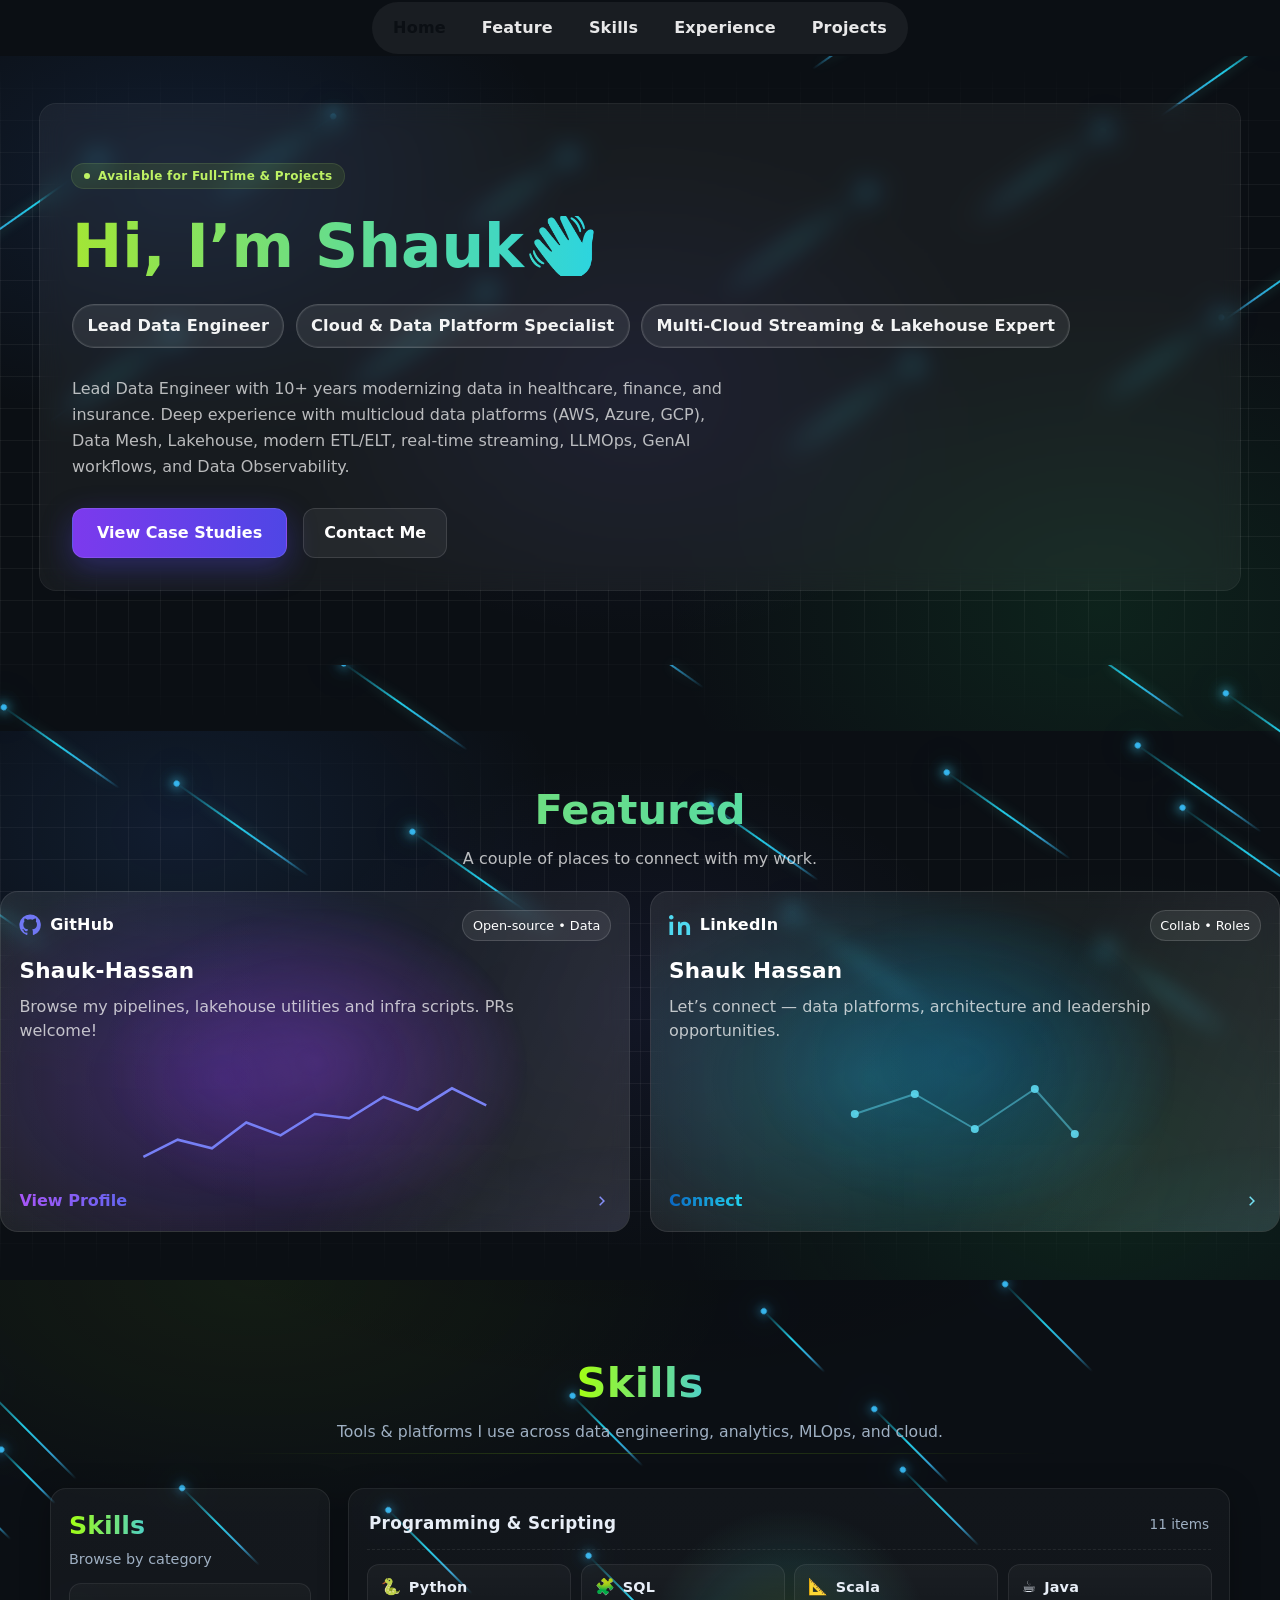
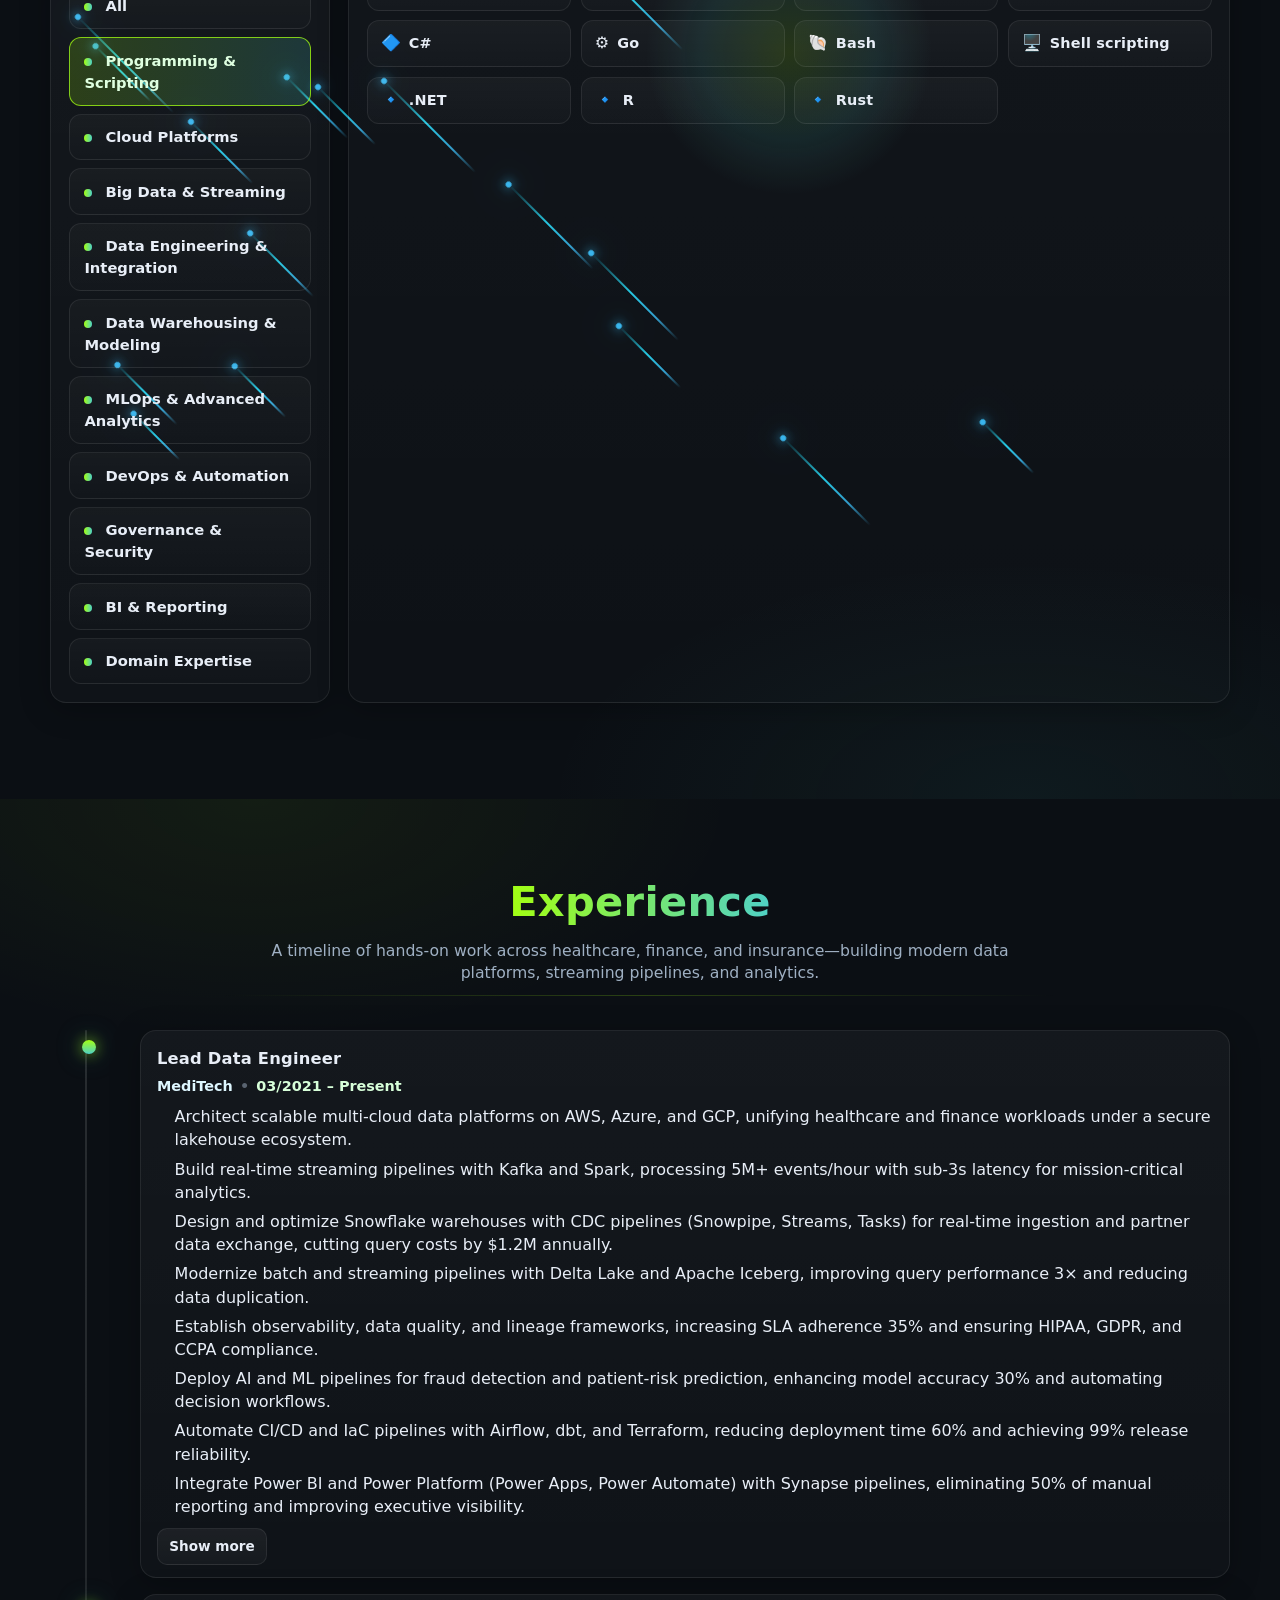
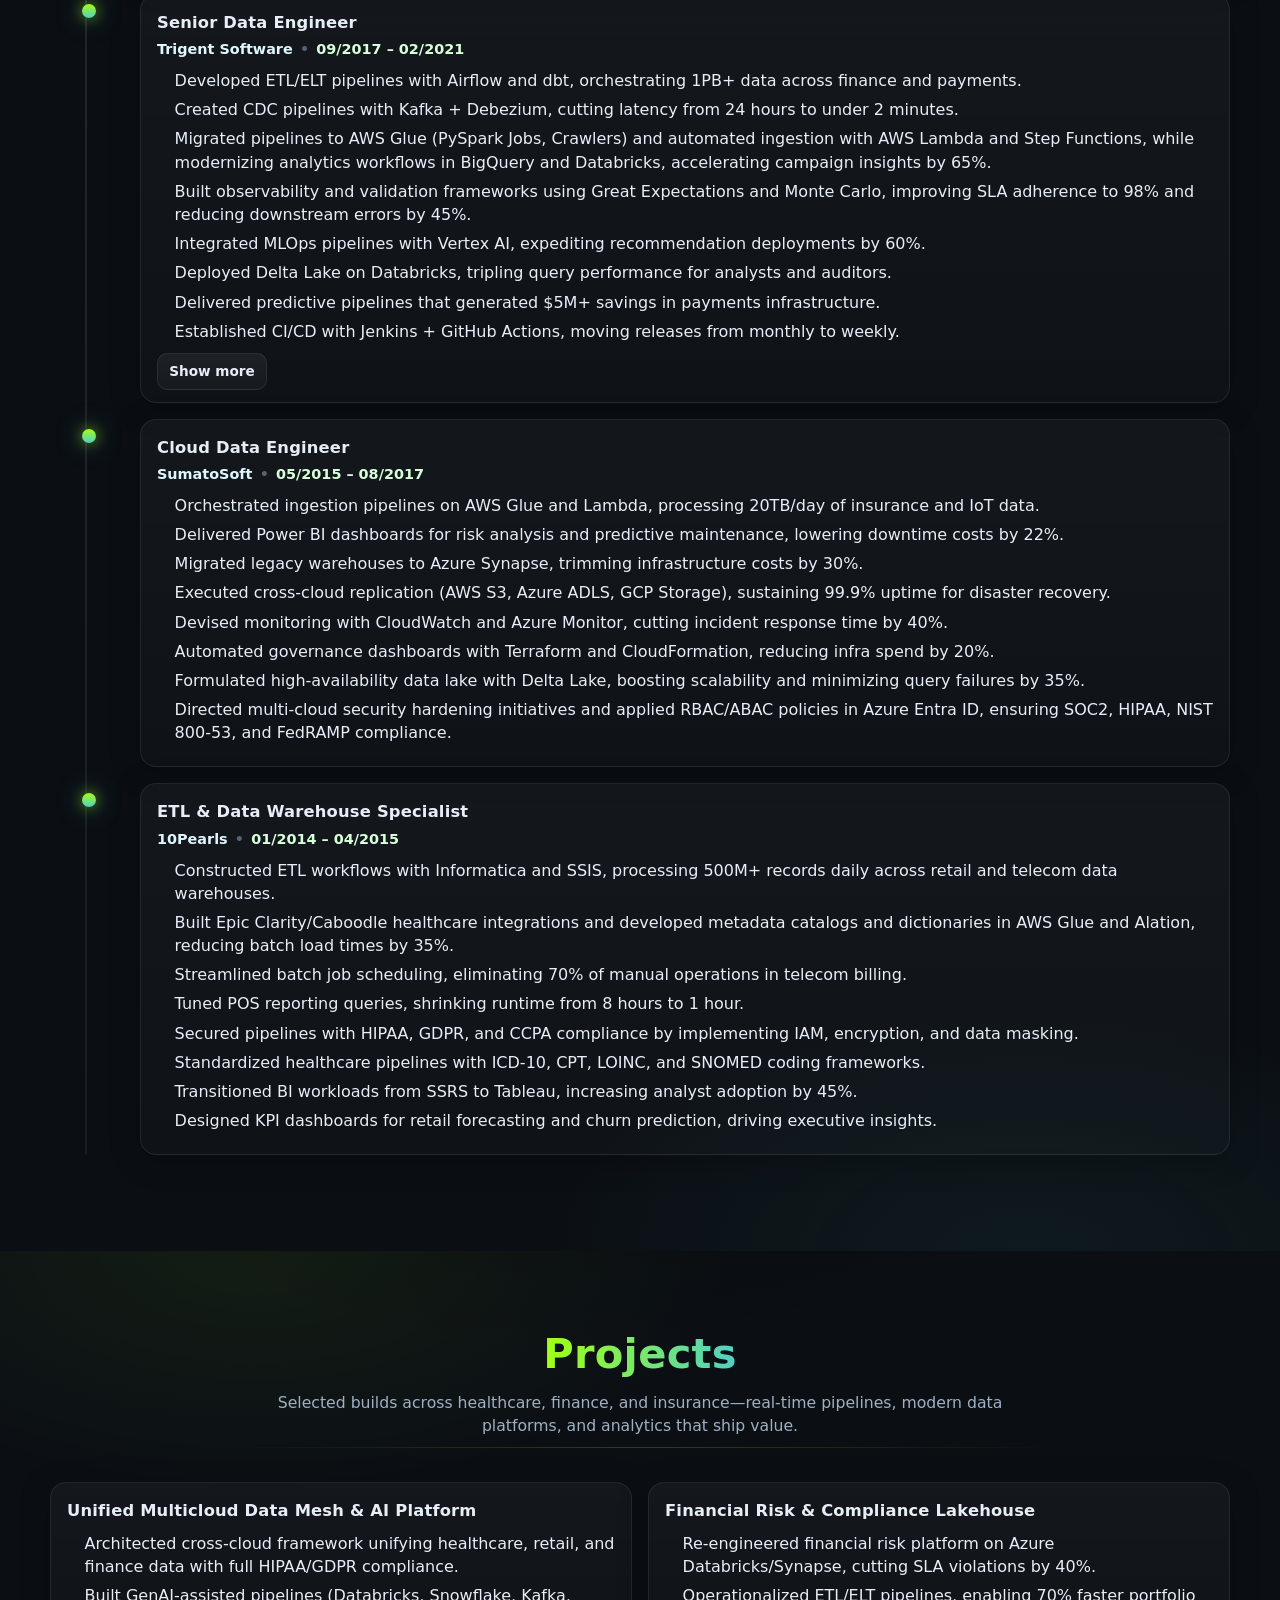
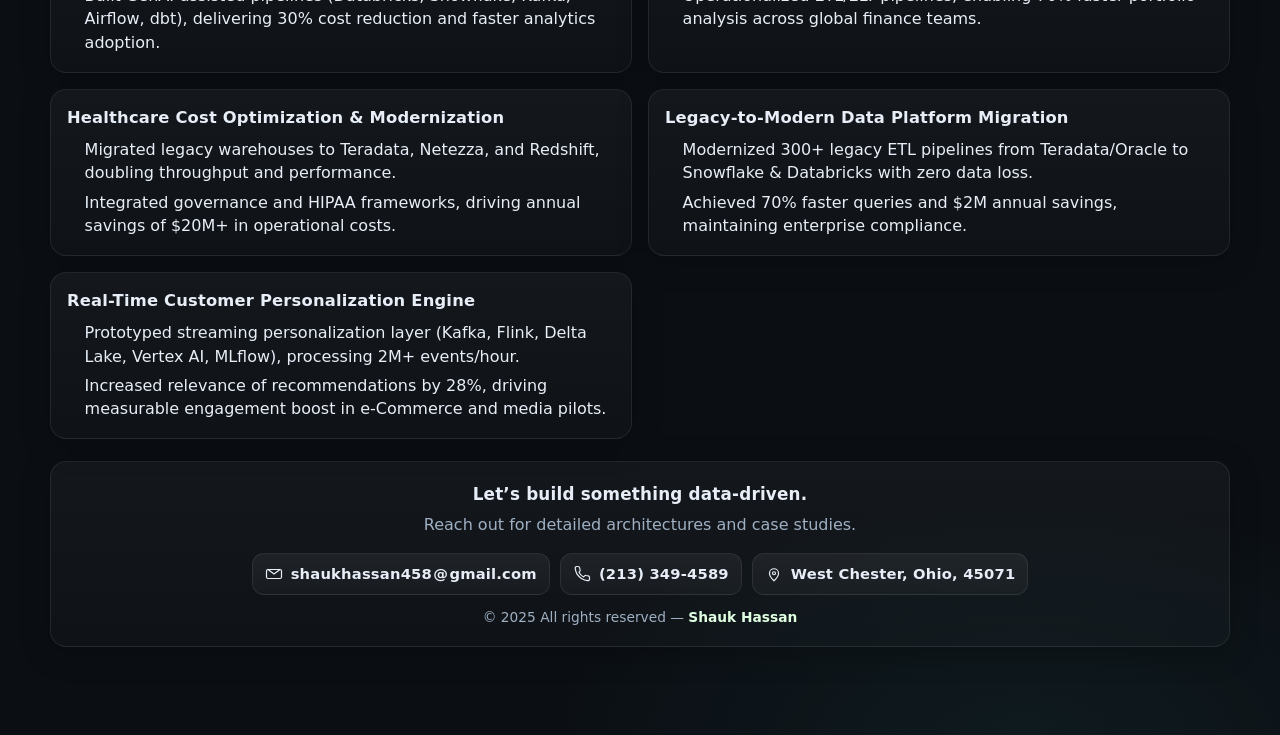
==== commit f296b9ad: "Auto-generated commit" ====
--- a/browser/index.html
+++ b/browser/index.html
@@ -7,7 +7,7 @@
   <style>*,:before,:after{--tw-border-spacing-x: 0;--tw-border-spacing-y: 0;--tw-translate-x: 0;--tw-translate-y: 0;--tw-rotate: 0;--tw-skew-x: 0;--tw-skew-y: 0;--tw-scale-x: 1;--tw-scale-y: 1;--tw-pan-x: ;--tw-pan-y: ;--tw-pinch-zoom: ;--tw-scroll-snap-strictness: proximity;--tw-gradient-from-position: ;--tw-gradient-via-position: ;--tw-gradient-to-position: ;--tw-ordinal: ;--tw-slashed-zero: ;--tw-numeric-figure: ;--tw-numeric-spacing: ;--tw-numeric-fraction: ;--tw-ring-inset: ;--tw-ring-offset-width: 0px;--tw-ring-offset-color: #fff;--tw-ring-color: rgb(59 130 246 / .5);--tw-ring-offset-shadow: 0 0 #0000;--tw-ring-shadow: 0 0 #0000;--tw-shadow: 0 0 #0000;--tw-shadow-colored: 0 0 #0000;--tw-blur: ;--tw-brightness: ;--tw-contrast: ;--tw-grayscale: ;--tw-hue-rotate: ;--tw-invert: ;--tw-saturate: ;--tw-sepia: ;--tw-drop-shadow: ;--tw-backdrop-blur: ;--tw-backdrop-brightness: ;--tw-backdrop-contrast: ;--tw-backdrop-grayscale: ;--tw-backdrop-hue-rotate: ;--tw-backdrop-invert: ;--tw-backdrop-opacity: ;--tw-backdrop-saturate: ;--tw-backdrop-sepia: ;--tw-contain-size: ;--tw-contain-layout: ;--tw-contain-paint: ;--tw-contain-style: }*,:before,:after{box-sizing:border-box;border-width:0;border-style:solid;border-color:#e5e7eb}:before,:after{--tw-content: ""}html{line-height:1.5;-webkit-text-size-adjust:100%;-moz-tab-size:4;tab-size:4;font-family:ui-sans-serif,system-ui,sans-serif,"Apple Color Emoji","Segoe UI Emoji",Segoe UI Symbol,"Noto Color Emoji";font-feature-settings:normal;font-variation-settings:normal;-webkit-tap-highlight-color:transparent}body{margin:0;line-height:inherit}h1,h2,h3{font-size:inherit;font-weight:inherit}a{color:inherit;text-decoration:inherit}button{font-family:inherit;font-feature-settings:inherit;font-variation-settings:inherit;font-size:100%;font-weight:inherit;line-height:inherit;letter-spacing:inherit;color:inherit;margin:0;padding:0}button{text-transform:none}button{-webkit-appearance:button;background-color:transparent;background-image:none}h1,h2,h3,p{margin:0}ul{list-style:none;margin:0;padding:0}button{cursor:pointer}svg{display:block;vertical-align:middle}.container{width:100%}@media (min-width: 640px){.container{max-width:640px}}@media (min-width: 768px){.container{max-width:768px}}@media (min-width: 1024px){.container{max-width:1024px}}@media (min-width: 1280px){.container{max-width:1280px}}@media (min-width: 1536px){.container{max-width:1536px}}.pointer-events-none{pointer-events:none}.absolute{position:absolute}.relative{position:relative}.sticky{position:sticky}.inset-0{inset:0}.top-0{top:0}.z-50{z-index:50}.mx-auto{margin-left:auto;margin-right:auto}.block{display:block}.flex{display:flex}.inline-flex{display:inline-flex}.h-1\.5{height:.375rem}.h-14{height:3.5rem}.min-h-\[75vh\]{min-height:75vh}.w-1\.5{width:.375rem}.max-w-2xl{max-width:42rem}.max-w-7xl{max-width:80rem}@keyframes pulse{50%{opacity:.5}}.animate-pulse{animation:pulse 2s cubic-bezier(.4,0,.6,1) infinite}.flex-wrap{flex-wrap:wrap}.items-center{align-items:center}.justify-center{justify-content:center}.gap-2{gap:.5rem}.gap-4{gap:1rem}.space-y-6>:not([hidden])~:not([hidden]){--tw-space-y-reverse: 0;margin-top:calc(1.5rem * calc(1 - var(--tw-space-y-reverse)));margin-bottom:calc(1.5rem * var(--tw-space-y-reverse))}.overflow-hidden{overflow:hidden}.text-balance{text-wrap:balance}.rounded-2xl{border-radius:1rem}.rounded-full{border-radius:9999px}.bg-\[\#0b0f14\]{--tw-bg-opacity: 1;background-color:rgb(11 15 20 / var(--tw-bg-opacity, 1))}.bg-lime-300{--tw-bg-opacity: 1;background-color:rgb(190 242 100 / var(--tw-bg-opacity, 1))}.bg-lime-400\/10{background-color:#a3e6351a}.bg-white\/5{background-color:#ffffff0d}.bg-\[radial-gradient\(360px_260px_at_var\(--mx\,50\%\)_var\(--my\,50\%\)\,rgba\(163\,230\,53\,0\.12\)\,transparent_60\%\)\]{background-image:radial-gradient(360px 260px at var(--mx,50%) var(--my,50%),rgba(163,230,53,.12),transparent 60%)}.bg-gradient-to-r{background-image:linear-gradient(to right,var(--tw-gradient-stops))}.from-lime-400{--tw-gradient-from: #a3e635 var(--tw-gradient-from-position);--tw-gradient-to: rgb(163 230 53 / 0) var(--tw-gradient-to-position);--tw-gradient-stops: var(--tw-gradient-from), var(--tw-gradient-to)}.via-cyan-400{--tw-gradient-to: rgb(34 211 238 / 0) var(--tw-gradient-to-position);--tw-gradient-stops: var(--tw-gradient-from), #22d3ee var(--tw-gradient-via-position), var(--tw-gradient-to)}.to-indigo-400{--tw-gradient-to: #818cf8 var(--tw-gradient-to-position)}.bg-clip-text{background-clip:text}.p-6{padding:1.5rem}.px-3{padding-left:.75rem;padding-right:.75rem}.px-4{padding-left:1rem;padding-right:1rem}.px-6{padding-left:1.5rem;padding-right:1.5rem}.py-1{padding-top:.25rem;padding-bottom:.25rem}.py-10{padding-top:2.5rem;padding-bottom:2.5rem}.text-4xl{font-size:2.25rem;line-height:2.5rem}.text-xs{font-size:.75rem;line-height:1rem}.font-extrabold{font-weight:800}.font-semibold{font-weight:600}.leading-relaxed{line-height:1.625}.leading-tight{line-height:1.25}.tracking-wide{letter-spacing:.025em}.text-lime-300{--tw-text-opacity: 1;color:rgb(190 242 100 / var(--tw-text-opacity, 1))}.text-transparent{color:transparent}.text-white{--tw-text-opacity: 1;color:rgb(255 255 255 / var(--tw-text-opacity, 1))}.text-white\/70{color:#ffffffb3}.opacity-0{opacity:0}.ring-1{--tw-ring-offset-shadow: var(--tw-ring-inset) 0 0 0 var(--tw-ring-offset-width) var(--tw-ring-offset-color);--tw-ring-shadow: var(--tw-ring-inset) 0 0 0 calc(1px + var(--tw-ring-offset-width)) var(--tw-ring-color);box-shadow:var(--tw-ring-offset-shadow),var(--tw-ring-shadow),var(--tw-shadow, 0 0 #0000)}.ring-lime-300\/20{--tw-ring-color: rgb(190 242 100 / .2)}.ring-white\/10{--tw-ring-color: rgb(255 255 255 / .1)}.backdrop-blur-md{--tw-backdrop-blur: blur(12px);-webkit-backdrop-filter:var(--tw-backdrop-blur) var(--tw-backdrop-brightness) var(--tw-backdrop-contrast) var(--tw-backdrop-grayscale) var(--tw-backdrop-hue-rotate) var(--tw-backdrop-invert) var(--tw-backdrop-opacity) var(--tw-backdrop-saturate) var(--tw-backdrop-sepia);backdrop-filter:var(--tw-backdrop-blur) var(--tw-backdrop-brightness) var(--tw-backdrop-contrast) var(--tw-backdrop-grayscale) var(--tw-backdrop-hue-rotate) var(--tw-backdrop-invert) var(--tw-backdrop-opacity) var(--tw-backdrop-saturate) var(--tw-backdrop-sepia)}.transition{transition-property:color,background-color,border-color,text-decoration-color,fill,stroke,opacity,box-shadow,transform,filter,backdrop-filter;transition-timing-function:cubic-bezier(.4,0,.2,1);transition-duration:.15s}@media (min-width: 640px){.sm\:text-5xl{font-size:3rem;line-height:1}}@media (min-width: 1024px){.lg\:space-y-7>:not([hidden])~:not([hidden]){--tw-space-y-reverse: 0;margin-top:calc(1.75rem * calc(1 - var(--tw-space-y-reverse)));margin-bottom:calc(1.75rem * var(--tw-space-y-reverse))}.lg\:p-8{padding:2rem}.lg\:px-10{padding-left:2.5rem;padding-right:2.5rem}.lg\:px-8{padding-left:2rem;padding-right:2rem}.lg\:py-12{padding-top:3rem;padding-bottom:3rem}.lg\:text-6xl{font-size:3.75rem;line-height:1}.group:hover .lg\:group-hover\:opacity-100{opacity:1}}
 </style><link rel="stylesheet" href="styles-Z55AXON5.css" media="print" onload="this.media='all'"><noscript><link rel="stylesheet" href="styles-Z55AXON5.css"></noscript><style ng-app-id="ng">.site-nav[_ngcontent-ng-c3123382229]{position:sticky;top:0;background:rgb(11 15 20 / var(--tw-bg-opacity, 1))}.progress-track[_ngcontent-ng-c3123382229]{position:absolute;left:0;right:0;top:0;height:2px}.progress-bar[_ngcontent-ng-c3123382229]{height:100%;background-image:linear-gradient(90deg,#a3e635,#22d3ee);box-shadow:0 0 12px #22d3ee73;transition:width .12s ease}.container[_ngcontent-ng-c3123382229]{max-width:1200px}.nav-list-wrap[_ngcontent-ng-c3123382229]{position:relative;display:inline-flex}.nav-list[_ngcontent-ng-c3123382229]{display:flex;align-items:center;gap:.35rem;padding:.35rem;border-radius:9999px;background:#ffffff0f;margin:0}.nav-list[_ngcontent-ng-c3123382229] > li[_ngcontent-ng-c3123382229]{list-style:none}.nav-pill[_ngcontent-ng-c3123382229]{padding:.55rem .95rem;border-radius:9999px;font-weight:700;letter-spacing:.2px;color:#ffffffe6;background:transparent;transition:transform .18s ease,background .18s ease,color .18s ease}.nav-pill[_ngcontent-ng-c3123382229]:hover{transform:translateY(-1px);background:#ffffff1a}.nav-pill.is-active[_ngcontent-ng-c3123382229]{color:#0b0f14}.nav-indicator[_ngcontent-ng-c3123382229]{position:absolute;left:0;bottom:.35rem;height:calc(100% - .7rem);border-radius:9999px;z-index:0;opacity:0;width:0;background:linear-gradient(90deg,#a3e635,#22d3ee);box-shadow:0 8px 24px #22d3ee59;transition:transform .28s cubic-bezier(.2,.8,.2,1),width .28s cubic-bezier(.2,.8,.2,1),opacity .2s ease}.nav-list[_ngcontent-ng-c3123382229] > li[_ngcontent-ng-c3123382229]{position:relative;z-index:1}@media (max-width: 768px){.nav-list[_ngcontent-ng-c3123382229]{overflow-x:auto;-webkit-overflow-scrolling:touch}.nav-list[_ngcontent-ng-c3123382229]::-webkit-scrollbar{display:none}}[_nghost-ng-c3123382229]{display:block}.left-spotlight[_ngcontent-ng-c3123382229]{--mx: 50%;--my: 50%}.bg-gradient-pan[_ngcontent-ng-c3123382229]{position:absolute;inset:0;background:radial-gradient(640px 420px at 14% 18%,rgba(59,130,246,.12),transparent 60%),radial-gradient(720px 520px at 86% 82%,rgba(34,197,94,.11),transparent 60%),radial-gradient(520px 380px at 50% 50%,rgba(99,102,241,.08),transparent 65%);animation:_ngcontent-ng-c3123382229_gradient-pan 28s ease-in-out infinite alternate}@keyframes _ngcontent-ng-c3123382229_gradient-pan{0%{transform:translate(-5%,-3%) scale(1)}50%{transform:translate(6%,4%) scale(1.03)}to{transform:translate(-2%,5%) scale(1.01)}}.bg-grid-anim[_ngcontent-ng-c3123382229]{position:absolute;inset:0;background-image:linear-gradient(rgba(255,255,255,.05) 1px,transparent 1px),linear-gradient(90deg,rgba(255,255,255,.05) 1px,transparent 1px);background-size:32px 32px,32px 32px;background-position:0 0,0 0;mask-image:linear-gradient(to bottom,transparent,black 20%,black 80%,transparent);animation:_ngcontent-ng-c3123382229_grid-pan 40s linear infinite}@keyframes _ngcontent-ng-c3123382229_grid-pan{0%{background-position:0 0,0 0}to{background-position:256px 160px,256px 160px}}.meteors[_ngcontent-ng-c3123382229]{position:absolute;inset:-12%;overflow:hidden;filter:drop-shadow(0 0 6px rgba(94,234,212,.45))}.meteors[_ngcontent-ng-c3123382229]   li[_ngcontent-ng-c3123382229]{position:absolute;list-style:none;top:var(--top);left:var(--left);width:var(--len, 160px);height:2px;border-radius:9999px;transform:rotate(-35deg) translateZ(0);background:linear-gradient(90deg,#0000,#38bdf8d9 25%,#22d3ee 55%,#0000);animation:_ngcontent-ng-c3123382229_meteor var(--dur, 7s) var(--delay, 0s) linear infinite;opacity:.95}.meteors[_ngcontent-ng-c3123382229]   li[_ngcontent-ng-c3123382229]:before{content:"";position:absolute;right:-4px;top:-2px;width:6px;height:6px;border-radius:9999px;background:#38bdf8;box-shadow:0 0 10px #38bdf8e6,0 0 20px #22d3eeb3,0 0 36px #22d3ee8c}@keyframes _ngcontent-ng-c3123382229_meteor{0%{transform:translateZ(0) rotate(-35deg);opacity:0}8%{opacity:1}92%{opacity:1}to{transform:translate3d(120vmax,120vmax,0) rotate(-35deg);opacity:0}}.btn-primary[_ngcontent-ng-c3123382229]{position:relative;display:inline-flex;align-items:center;justify-content:center;padding:12px 24px;border-radius:12px;font-weight:600;background-image:linear-gradient(90deg,#7c3aed,#4f46e5);color:#fff;box-shadow:0 10px 30px #4f46e559;border:1px solid rgba(255,255,255,.1);transition:transform .2s ease,box-shadow .2s ease,background-position .2s ease;overflow:hidden}.btn-primary[_ngcontent-ng-c3123382229]:hover{transform:translateY(-1px);box-shadow:0 14px 36px #4f46e573}.btn-primary[_ngcontent-ng-c3123382229]:after{content:"";position:absolute;inset:0;background:linear-gradient(110deg,transparent,rgba(255,255,255,.28),transparent);background-size:200% 100%;opacity:0;transition:opacity .3s ease}.btn-primary[_ngcontent-ng-c3123382229]:hover:after{opacity:.7;animation:_ngcontent-ng-c3123382229_sheen 1.2s linear infinite}.btn-ghost[_ngcontent-ng-c3123382229]{display:inline-flex;align-items:center;justify-content:center;padding:12px 20px;border-radius:12px;font-weight:600;background:#ffffff0f;color:#fff;border:1px solid rgba(255,255,255,.12);transition:background .2s ease,transform .2s ease}.btn-ghost[_ngcontent-ng-c3123382229]:hover{background:#ffffff1f;transform:translateY(-1px)}@keyframes _ngcontent-ng-c3123382229_sheen{to{background-position-x:150%}}.roles[_ngcontent-ng-c3123382229]{display:flex;flex-wrap:wrap;gap:.6rem .7rem;margin:.2rem 0 0;padding:0;list-style:none}.roles[_ngcontent-ng-c3123382229]   li[_ngcontent-ng-c3123382229]{padding:.55rem .9rem;border-radius:9999px;background:#ffffff14;color:#fffffff2;border:1px solid rgba(255,255,255,.16);box-shadow:inset 0 0 0 1px #ffffff0f;font-weight:700;letter-spacing:.15px;font-size:clamp(.9rem,.85rem + .2vw,1.05rem)}.contact-popover[_ngcontent-ng-c3123382229]{position:absolute;left:0;top:100%;margin-top:.5rem;z-index:50;background:#111827eb;border:1px solid rgba(255,255,255,.12);border-radius:12px;padding:.6rem;min-width:260px;box-shadow:0 20px 60px #00000059}.contact-item[_ngcontent-ng-c3123382229]{display:block;color:#fff;text-decoration:none;padding:.5rem .6rem;border-radius:10px;font-weight:600}.contact-item[_ngcontent-ng-c3123382229]:hover{background:#ffffff14}@media (prefers-reduced-motion: reduce){.bg-gradient-pan[_ngcontent-ng-c3123382229], .bg-grid-anim[_ngcontent-ng-c3123382229], .meteors[_ngcontent-ng-c3123382229]   li[_ngcontent-ng-c3123382229]{animation:none!important}}</style><style ng-app-id="ng">[_nghost-ng-c2763432455]{display:block}.left-spotlight[_ngcontent-ng-c2763432455]{--mx: 50%;--my: 50%}.bg-gradient-pan[_ngcontent-ng-c2763432455]{position:absolute;inset:0;background:radial-gradient(640px 420px at 14% 18%,rgba(59,130,246,.12),transparent 60%),radial-gradient(720px 520px at 86% 82%,rgba(34,197,94,.11),transparent 60%),radial-gradient(520px 380px at 50% 50%,rgba(99,102,241,.08),transparent 65%);animation:_ngcontent-ng-c2763432455_gradient-pan 28s ease-in-out infinite alternate}@keyframes _ngcontent-ng-c2763432455_gradient-pan{0%{transform:translate(-5%,-3%) scale(1)}50%{transform:translate(6%,4%) scale(1.03)}to{transform:translate(-2%,5%) scale(1.01)}}.bg-grid-anim[_ngcontent-ng-c2763432455]{position:absolute;inset:0;background-image:linear-gradient(rgba(255,255,255,.05) 1px,transparent 1px),linear-gradient(90deg,rgba(255,255,255,.05) 1px,transparent 1px);background-size:32px 32px,32px 32px;background-position:0 0,0 0;mask-image:linear-gradient(to bottom,transparent,black 20%,black 80%,transparent);animation:_ngcontent-ng-c2763432455_grid-pan 40s linear infinite}@keyframes _ngcontent-ng-c2763432455_grid-pan{0%{background-position:0 0,0 0}to{background-position:256px 160px,256px 160px}}.meteors[_ngcontent-ng-c2763432455]{position:absolute;inset:-12%;overflow:hidden;filter:drop-shadow(0 0 6px rgba(94,234,212,.45))}.meteors[_ngcontent-ng-c2763432455]   li[_ngcontent-ng-c2763432455]{position:absolute;list-style:none;top:var(--top);left:var(--left);width:var(--len, 160px);height:2px;border-radius:9999px;transform:rotate(-35deg) translateZ(0);background:linear-gradient(90deg,#0000,#38bdf8d9 25%,#22d3ee 55%,#0000);animation:_ngcontent-ng-c2763432455_meteor var(--dur, 7s) var(--delay, 0s) linear infinite;opacity:.95}.meteors[_ngcontent-ng-c2763432455]   li[_ngcontent-ng-c2763432455]:before{content:"";position:absolute;right:-4px;top:-2px;width:6px;height:6px;border-radius:9999px;background:#38bdf8;box-shadow:0 0 10px #38bdf8e6,0 0 20px #22d3eeb3,0 0 36px #22d3ee8c}@keyframes _ngcontent-ng-c2763432455_meteor{0%{transform:translateZ(0) rotate(-35deg);opacity:0}8%{opacity:1}92%{opacity:1}to{transform:translate3d(120vmax,120vmax,0) rotate(-35deg);opacity:0}}.btn-primary[_ngcontent-ng-c2763432455]{position:relative;display:inline-flex;align-items:center;justify-content:center;padding:12px 24px;border-radius:12px;font-weight:600;background-image:linear-gradient(90deg,#7c3aed,#4f46e5);color:#fff;box-shadow:0 10px 30px #4f46e559;border:1px solid rgba(255,255,255,.1);transition:transform .2s ease,box-shadow .2s ease,background-position .2s ease;overflow:hidden}.btn-primary[_ngcontent-ng-c2763432455]:hover{transform:translateY(-1px);box-shadow:0 14px 36px #4f46e573}.btn-primary[_ngcontent-ng-c2763432455]:after{content:"";position:absolute;inset:0;background:linear-gradient(110deg,transparent,rgba(255,255,255,.28),transparent);background-size:200% 100%;opacity:0;transition:opacity .3s ease}.btn-primary[_ngcontent-ng-c2763432455]:hover:after{opacity:.7;animation:_ngcontent-ng-c2763432455_sheen 1.2s linear infinite}.btn-ghost[_ngcontent-ng-c2763432455]{display:inline-flex;align-items:center;justify-content:center;padding:12px 20px;border-radius:12px;font-weight:600;background:#ffffff0f;color:#fff;border:1px solid rgba(255,255,255,.12);transition:background .2s ease,transform .2s ease}.btn-ghost[_ngcontent-ng-c2763432455]:hover{background:#ffffff1f;transform:translateY(-1px)}@keyframes _ngcontent-ng-c2763432455_sheen{to{background-position-x:150%}}.roles[_ngcontent-ng-c2763432455]{display:flex;flex-wrap:wrap;gap:.6rem .7rem;margin:.2rem 0 0;padding:0;list-style:none}.roles[_ngcontent-ng-c2763432455]   li[_ngcontent-ng-c2763432455]{padding:.55rem .9rem;border-radius:9999px;background:#ffffff14;color:#fffffff2;border:1px solid rgba(255,255,255,.16);box-shadow:inset 0 0 0 1px #ffffff0f;font-weight:700;letter-spacing:.15px;font-size:clamp(.9rem,.85rem + .2vw,1.05rem)}.contact-popover[_ngcontent-ng-c2763432455]{position:absolute;left:0;top:100%;margin-top:.5rem;z-index:50;background:#111827eb;-webkit-backdrop-filter:blur(8px);backdrop-filter:blur(8px);border:1px solid rgba(255,255,255,.12);border-radius:12px;padding:.6rem;min-width:260px;box-shadow:0 20px 60px #00000059}.contact-item[_ngcontent-ng-c2763432455]{display:block;color:#fff;text-decoration:none;padding:.5rem .6rem;border-radius:10px;font-weight:600}.contact-item[_ngcontent-ng-c2763432455]:hover{background:#ffffff14}@media (prefers-reduced-motion: reduce){.bg-gradient-pan[_ngcontent-ng-c2763432455], .bg-grid-anim[_ngcontent-ng-c2763432455], .meteors[_ngcontent-ng-c2763432455]   li[_ngcontent-ng-c2763432455]{animation:none!important}}</style><style ng-app-id="ng">.feature-wrap[_ngcontent-ng-c3387766633]{position:relative;padding:3rem 0;background:rgb(11 15 20 / var(--tw-bg-opacity, 1))}.feature-bg[_ngcontent-ng-c3387766633]{position:absolute;inset:0;pointer-events:none;z-index:0}.feature-head[_ngcontent-ng-c3387766633], .feature-grid[_ngcontent-ng-c3387766633]{position:relative;z-index:1}.feature-bg[_ngcontent-ng-c3387766633]   .bg-gradient-pan[_ngcontent-ng-c3387766633]{position:absolute;inset:0;background:radial-gradient(640px 420px at 14% 18%,rgba(59,130,246,.12),transparent 60%),radial-gradient(720px 520px at 86% 82%,rgba(34,197,94,.11),transparent 60%),radial-gradient(520px 380px at 50% 50%,rgba(99,102,241,.08),transparent 65%);animation:_ngcontent-ng-c3387766633_feature-gradient-pan 28s ease-in-out infinite alternate}@keyframes _ngcontent-ng-c3387766633_feature-gradient-pan{0%{transform:translate(-5%,-3%) scale(1)}50%{transform:translate(6%,4%) scale(1.03)}to{transform:translate(-2%,5%) scale(1.01)}}.feature-bg[_ngcontent-ng-c3387766633]   .bg-grid-anim[_ngcontent-ng-c3387766633]{position:absolute;inset:0;background-image:linear-gradient(rgba(255,255,255,.05) 1px,transparent 1px),linear-gradient(90deg,rgba(255,255,255,.05) 1px,transparent 1px);background-size:32px 32px,32px 32px;-webkit-mask-image:linear-gradient(to bottom,transparent,#000 20%,#000 80%,transparent);mask-image:linear-gradient(to bottom,transparent,#000 20%,#000 80%,transparent);animation:_ngcontent-ng-c3387766633_feature-grid-pan 40s linear infinite}@keyframes _ngcontent-ng-c3387766633_feature-grid-pan{0%{background-position:0 0,0 0}to{background-position:256px 160px,256px 160px}}.feature-bg[_ngcontent-ng-c3387766633]   .meteors[_ngcontent-ng-c3387766633]{position:absolute;inset:-12%;overflow:hidden;filter:drop-shadow(0 0 6px rgba(94,234,212,.45))}.feature-bg[_ngcontent-ng-c3387766633]   .meteors[_ngcontent-ng-c3387766633]{--speed: 0}.feature-bg[_ngcontent-ng-c3387766633]   .meteors[_ngcontent-ng-c3387766633]   li[_ngcontent-ng-c3387766633]{position:absolute;list-style:none;top:var(--top);right:var(--right);width:var(--len, 160px);height:2px;border-radius:9999px;transform:rotate(35deg) translateZ(0);background:linear-gradient(270deg,#0000,#38bdf8d9 25%,#22d3ee 55%,#0000);animation:_ngcontent-ng-c3387766633_feature-meteor var(--dur, 12s) var(--delay, 0s) linear infinite;opacity:.95}.feature-bg[_ngcontent-ng-c3387766633]   .meteors[_ngcontent-ng-c3387766633]   li[_ngcontent-ng-c3387766633]:before{content:"";position:absolute;left:-4px;top:-2px;width:6px;height:6px;border-radius:9999px;background:#38bdf8;box-shadow:0 0 10px #38bdf8e6,0 0 20px #22d3eeb3,0 0 36px #22d3ee8c}@keyframes _ngcontent-ng-c3387766633_feature-meteor{0%{transform:translateZ(0) rotate(35deg);opacity:0}8%{opacity:1}92%{opacity:1}to{transform:translate3d(-80vmax,80vmax,0) rotate(35deg);opacity:0}}.feature-bg[_ngcontent-ng-c3387766633]   .meteors[_ngcontent-ng-c3387766633]   li[_ngcontent-ng-c3387766633]:nth-child(1){--top:-6%;--right: 5%;--len:160px;--dur:6.5s;--delay:0s}.feature-bg[_ngcontent-ng-c3387766633]   .meteors[_ngcontent-ng-c3387766633]   li[_ngcontent-ng-c3387766633]:nth-child(2){--top: 2%;--right:15%;--len:130px;--dur:7.2s;--delay:1s}.feature-bg[_ngcontent-ng-c3387766633]   .meteors[_ngcontent-ng-c3387766633]   li[_ngcontent-ng-c3387766633]:nth-child(3){--top:-8%;--right:28%;--len:180px;--dur:6.8s;--delay:2.2s}.feature-bg[_ngcontent-ng-c3387766633]   .meteors[_ngcontent-ng-c3387766633]   li[_ngcontent-ng-c3387766633]:nth-child(4){--top:10%;--right: 5%;--len:140px;--dur:7.8s;--delay:.8s}.feature-bg[_ngcontent-ng-c3387766633]   .meteors[_ngcontent-ng-c3387766633]   li[_ngcontent-ng-c3387766633]:nth-child(5){--top:-4%;--right:45%;--len:170px;--dur:6.2s;--delay:1.6s}.feature-bg[_ngcontent-ng-c3387766633]   .meteors[_ngcontent-ng-c3387766633]   li[_ngcontent-ng-c3387766633]:nth-child(6){--top: 6%;--right:60%;--len:150px;--dur:7.4s;--delay:.3s}.feature-bg[_ngcontent-ng-c3387766633]   .meteors[_ngcontent-ng-c3387766633]   li[_ngcontent-ng-c3387766633]:nth-child(7){--top:-9%;--right:72%;--len:190px;--dur:6.6s;--delay:2.7s}.feature-bg[_ngcontent-ng-c3387766633]   .meteors[_ngcontent-ng-c3387766633]   li[_ngcontent-ng-c3387766633]:nth-child(8){--top:12%;--right:82%;--len:140px;--dur:7.6s;--delay:1.1s}.feature-bg[_ngcontent-ng-c3387766633]   .meteors[_ngcontent-ng-c3387766633]   li[_ngcontent-ng-c3387766633]:nth-child(9){--top:-7%;--right:90%;--len:160px;--dur:6.9s;--delay:3.2s}.feature-bg[_ngcontent-ng-c3387766633]   .meteors[_ngcontent-ng-c3387766633]   li[_ngcontent-ng-c3387766633]:nth-child(10){--top:18%;--right:10%;--len:150px;--dur:7.9s;--delay:2s}.feature-bg[_ngcontent-ng-c3387766633]   .meteors[_ngcontent-ng-c3387766633]   li[_ngcontent-ng-c3387766633]:nth-child(11){--top:28%;--right: 6%;--len:170px;--dur:7.1s;--delay:.7s}.feature-bg[_ngcontent-ng-c3387766633]   .meteors[_ngcontent-ng-c3387766633]   li[_ngcontent-ng-c3387766633]:nth-child(12){--top:22%;--right:22%;--len:150px;--dur:8s;--delay:2.1s}.feature-bg[_ngcontent-ng-c3387766633]   .meteors[_ngcontent-ng-c3387766633]   li[_ngcontent-ng-c3387766633]:nth-child(13){--top:26%;--right:38%;--len:130px;--dur:7.2s;--delay:1.2s}.feature-bg[_ngcontent-ng-c3387766633]   .meteors[_ngcontent-ng-c3387766633]   li[_ngcontent-ng-c3387766633]:nth-child(14){--top:32%;--right:54%;--len:180px;--dur:6.6s;--delay:2.8s}.feature-bg[_ngcontent-ng-c3387766633]   .meteors[_ngcontent-ng-c3387766633]   li[_ngcontent-ng-c3387766633]:nth-child(15){--top:24%;--right:70%;--len:160px;--dur:7.4s;--delay:1.6s}.feature-bg[_ngcontent-ng-c3387766633]   .meteors[_ngcontent-ng-c3387766633]   li[_ngcontent-ng-c3387766633]:nth-child(16){--top:36%;--right:86%;--len:150px;--dur:7.7s;--delay:.9s}.feature-bg[_ngcontent-ng-c3387766633]   .meteors[_ngcontent-ng-c3387766633]   li[_ngcontent-ng-c3387766633]:nth-child(17){--top:48%;--right:12%;--len:150px;--dur:7.6s;--delay:1.3s}.feature-bg[_ngcontent-ng-c3387766633]   .meteors[_ngcontent-ng-c3387766633]   li[_ngcontent-ng-c3387766633]:nth-child(18){--top:44%;--right:30%;--len:180px;--dur:6.9s;--delay:2.4s}@media (prefers-reduced-motion: reduce){.feature-bg[_ngcontent-ng-c3387766633]   .bg-gradient-pan[_ngcontent-ng-c3387766633], .feature-bg[_ngcontent-ng-c3387766633]   .bg-grid-anim[_ngcontent-ng-c3387766633], .feature-bg[_ngcontent-ng-c3387766633]   .meteors[_ngcontent-ng-c3387766633]   li[_ngcontent-ng-c3387766633]{animation:none!important}}.feature-wrap[_ngcontent-ng-c3387766633]{padding:3rem 0;background:rgb(11 15 20 / var(--tw-bg-opacity, 1))}.feature-head[_ngcontent-ng-c3387766633]{text-align:center;margin-bottom:1.25rem}.feature-head[_ngcontent-ng-c3387766633]   h2[_ngcontent-ng-c3387766633]{margin:0;font-weight:900;font-size:clamp(1.8rem,1.2rem + 2.4vw,2.6rem);background-image:linear-gradient(90deg,#a3e635,#22d3ee);-webkit-background-clip:text;background-clip:text;color:transparent}.feature-head[_ngcontent-ng-c3387766633]   p[_ngcontent-ng-c3387766633]{margin-top:.35rem;color:#ffffffb8}.feature-grid[_ngcontent-ng-c3387766633]{display:grid;gap:1rem;grid-template-columns:1fr}@media (min-width: 900px){.feature-grid[_ngcontent-ng-c3387766633]{grid-template-columns:1fr 1fr;gap:1.2rem}}.card[_ngcontent-ng-c3387766633]{--a1:#7c3aed;--a2:#4f46e5;--glow: rgba(124,58,237,.28);position:relative;display:flex;flex-direction:column;gap:.9rem;padding:1.15rem;border-radius:18px;color:#fff;text-decoration:none;background:#ffffff0e;border:1px solid rgba(255,255,255,.12);-webkit-backdrop-filter:blur(10px);backdrop-filter:blur(10px);overflow:hidden;transform-style:preserve-3d;isolation:isolate;transition:box-shadow .25s ease,transform .25s ease}.card[_ngcontent-ng-c3387766633]:hover{box-shadow:0 18px 60px #00000059}.accent-gh[_ngcontent-ng-c3387766633]{--a1:#a855f7;--a2:#6366f1;--glow: rgba(124,58,237,.35)}.accent-li[_ngcontent-ng-c3387766633]{--a1:#0A66C2;--a2:#22d3ee;--glow: rgba(34,211,238,.25)}.card[_ngcontent-ng-c3387766633]:before{content:"";position:absolute;inset:0;pointer-events:none;z-index:-1;background:radial-gradient(520px 360px at 35% 55%,var(--glow) 0%,transparent 60%),linear-gradient(90deg,rgba(255,255,255,.04) 0%,transparent 42%);opacity:.95}.card[_ngcontent-ng-c3387766633]:after{content:"";position:absolute;inset:0;pointer-events:none;background:linear-gradient(115deg,transparent 55%,rgba(255,255,255,.05) 72%,rgba(255,255,255,.12) 100%);opacity:.6}.ambient-glow[_ngcontent-ng-c3387766633]{position:absolute;inset:-22%;z-index:-2;opacity:.85;background:radial-gradient(360px 260px at var(--mx,50%) var(--my,50%),color-mix(in oklab,var(--a1) 28%,transparent) 0%,transparent 60%),radial-gradient(520px 380px at 85% 120%,color-mix(in oklab,var(--a2) 20%,transparent) 0%,transparent 70%);transition:opacity .35s ease,transform .35s ease;-webkit-mask-image:linear-gradient(to bottom,transparent,#000 10%,#000 90%,transparent);mask-image:linear-gradient(to bottom,transparent,#000 10%,#000 90%,transparent)}.shine[_ngcontent-ng-c3387766633]{position:absolute;inset:-10% -40%;pointer-events:none;background:linear-gradient(110deg,transparent 0%,rgba(255,255,255,.22) 18%,rgba(255,255,255,.55) 24%,rgba(255,255,255,.22) 30%,transparent 40%);transform:translate(-120%);opacity:0}.card-head[_ngcontent-ng-c3387766633]{display:flex;align-items:center;justify-content:space-between;gap:.8rem}.badge[_ngcontent-ng-c3387766633]{display:flex;align-items:center;gap:.55rem;font-weight:800;letter-spacing:.2px}.badge[_ngcontent-ng-c3387766633]   .ico[_ngcontent-ng-c3387766633]{width:22px;height:22px;color:color-mix(in oklab,var(--a2),white 10%)}.chip[_ngcontent-ng-c3387766633]{font-size:.8rem;padding:.28rem .6rem;border-radius:9999px;background:#ffffff14;border:1px solid rgba(255,255,255,.14)}.card-body[_ngcontent-ng-c3387766633]{display:flex;flex-direction:column;gap:.5rem}.title[_ngcontent-ng-c3387766633]{font-weight:900;letter-spacing:.2px;font-size:clamp(1.1rem,.95rem + .8vw,1.35rem)}.desc[_ngcontent-ng-c3387766633]{color:#ffffffb8;max-width:52ch}.parallax[_ngcontent-ng-c3387766633]{position:relative;height:120px;margin-top:.2rem;color:color-mix(in oklab,var(--a2),white 15%);transform:translateZ(36px)}.graph[_ngcontent-ng-c3387766633], .net[_ngcontent-ng-c3387766633]{width:100%;height:100%}.card-foot[_ngcontent-ng-c3387766633]{display:flex;align-items:center;justify-content:space-between;gap:.6rem}.cta[_ngcontent-ng-c3387766633]{font-weight:800;background-image:linear-gradient(90deg,var(--a1),var(--a2));-webkit-background-clip:text;background-clip:text;color:transparent}.arrow[_ngcontent-ng-c3387766633]{width:18px;height:18px;color:color-mix(in oklab,var(--a2),white 20%)}@media (prefers-reduced-motion: reduce){.shine[_ngcontent-ng-c3387766633]{display:none}}</style><style ng-app-id="ng">[_nghost-ng-c796886937]{--bg: #0b0f14;--panel: rgba(20,24,30,.65);--border: rgba(255,255,255,.08);--text: #e8eef7;--muted: #9fb0c3;--accent: #a3ff12;--accent-2: #4fd1c5;--glow: 0 10px 40px rgba(163,255,18,.14);display:block}.skills-alt-wrap[_ngcontent-ng-c796886937]{position:relative;overflow:hidden;background:radial-gradient(800px 400px at 20% 0%,rgba(163,255,18,.06),transparent 60%),radial-gradient(800px 400px at 80% 100%,rgba(79,209,197,.06),transparent 60%),var(--bg);padding:4rem 1rem 6rem}.container[_ngcontent-ng-c796886937]{max-width:1180px;margin:0 auto;position:relative;z-index:1}.shooting-bg[_ngcontent-ng-c796886937]{position:absolute;inset:0;pointer-events:none;z-index:0;background:radial-gradient(900px 400px at 50% -10%,rgba(0,0,0,.18),transparent 60%)}.meteor-field[_ngcontent-ng-c796886937]{position:absolute;inset:-12%;overflow:hidden;filter:drop-shadow(0 0 6px rgba(94,234,212,.45));--speed: 1}.meteor[_ngcontent-ng-c796886937]{position:absolute;list-style:none;top:var(--top);right:var(--right);width:var(--len, 160px);height:2px;border-radius:9999px;transform:rotate(45deg) translateZ(0);will-change:transform,opacity;background:linear-gradient(270deg,#0000,#38bdf8d9 25%,#22d3ee 55%,#0000);opacity:.95;animation-name:_ngcontent-ng-c796886937_feature-meteor-rtlb;animation-duration:calc(var(--dur, 7s) * var(--speed, 1));animation-delay:var(--delay, 0s);animation-timing-function:linear;animation-iteration-count:infinite}.meteor[_ngcontent-ng-c796886937]:before{content:"";position:absolute;left:-4px;top:-2px;width:6px;height:6px;border-radius:9999px;background:#38bdf8;box-shadow:0 0 10px #38bdf8e6,0 0 20px #22d3eeb3,0 0 36px #22d3ee8c}@keyframes _ngcontent-ng-c796886937_feature-meteor-rtlb{0%{transform:translateZ(0) rotate(45deg);opacity:0}6%{opacity:1}to{transform:translate3d(-60vw,40vh,0) rotate(45deg);opacity:0}}.section-head[_ngcontent-ng-c796886937]{text-align:center;margin:0 auto 18px;padding:8px 12px 16px;max-width:860px}.section-title[_ngcontent-ng-c796886937]{margin:0;font-size:clamp(1.6rem,1rem + 2.2vw,2.6rem);font-weight:900;letter-spacing:.3px;color:var(--text)}.grad[_ngcontent-ng-c796886937]{background:linear-gradient(90deg,var(--accent),var(--accent-2));-webkit-background-clip:text;background-clip:text;color:transparent}.section-sub[_ngcontent-ng-c796886937]{margin:6px auto 10px;color:var(--muted);font-size:.98rem;line-height:1.45;max-width:720px}.section-rule[_ngcontent-ng-c796886937]{height:1px;width:100%;margin:10px auto 0;background:linear-gradient(90deg,#a3ff1200,#a3ff1299,#4fd1c500);opacity:.35}.layout[_ngcontent-ng-c796886937]{display:grid;grid-template-columns:280px 1fr;gap:18px}@media (max-width: 920px){.layout[_ngcontent-ng-c796886937]{grid-template-columns:1fr}}.glass[_ngcontent-ng-c796886937]{background:linear-gradient(180deg,#ffffff0a,#ffffff05);border:1px solid var(--border);border-radius:16px;box-shadow:0 6px 30px #00000040}.sidebar[_ngcontent-ng-c796886937]{padding:18px;position:sticky;top:24px;align-self:start}.title[_ngcontent-ng-c796886937]   h2[_ngcontent-ng-c796886937]{margin:0;font-size:clamp(1.3rem,1.1rem + .6vw,1.6rem);color:var(--text);font-weight:900}.muted[_ngcontent-ng-c796886937]{color:var(--muted);margin:4px 0 12px;font-size:.9rem}.tabs[_ngcontent-ng-c796886937]{display:flex;flex-direction:column;gap:8px}.tab[_ngcontent-ng-c796886937]{text-align:left;background:linear-gradient(180deg,#ffffff08,#ffffff03);border:1px solid var(--border);color:var(--text);font-weight:600;font-size:.92rem;padding:.7rem .9rem;border-radius:12px;transition:all .2s ease}.tab[_ngcontent-ng-c796886937]   .dot[_ngcontent-ng-c796886937]{display:inline-block;width:8px;height:8px;border-radius:999px;background:linear-gradient(90deg,var(--accent),var(--accent-2));margin-right:.5rem;vertical-align:middle}.tab[_ngcontent-ng-c796886937]:hover{border-color:#a3ff1273;box-shadow:var(--glow);transform:translateY(-1px)}.tab.active[_ngcontent-ng-c796886937]{color:#dfffe0;border-color:#a3ff12bf;background:linear-gradient(90deg,#a3ff122e,#4fd1c52e)}.panel[_ngcontent-ng-c796886937]{position:relative;padding:18px;border-radius:16px;border:1px solid var(--border);background:radial-gradient(220px 220px at var(--mx, 50%) var(--my, 20%),rgba(163,255,18,.14),rgba(79,209,197,.1) 40%,transparent 65%),linear-gradient(180deg,#ffffff08,#ffffff03);overflow:hidden}.panel-head[_ngcontent-ng-c796886937]{display:flex;align-items:center;justify-content:space-between;padding:4px 2px 12px;border-bottom:1px dashed var(--border)}.panel-title[_ngcontent-ng-c796886937]{margin:0;color:var(--text);font-size:1.05rem;font-weight:800;letter-spacing:.3px}.count[_ngcontent-ng-c796886937]{color:var(--muted);font-size:.85rem}.chip-grid[_ngcontent-ng-c796886937]{padding-top:14px;display:grid;grid-template-columns:repeat(12,1fr);gap:10px}@media (max-width: 1200px){.chip-grid[_ngcontent-ng-c796886937]{grid-template-columns:repeat(10,1fr)}}@media (max-width: 900px){.chip-grid[_ngcontent-ng-c796886937]{grid-template-columns:repeat(8,1fr)}}@media (max-width: 700px){.chip-grid[_ngcontent-ng-c796886937]{grid-template-columns:repeat(6,1fr)}}@media (max-width: 520px){.chip-grid[_ngcontent-ng-c796886937]{grid-template-columns:repeat(4,1fr)}}.chip[_ngcontent-ng-c796886937]{grid-column:span 4;position:relative;display:inline-flex;align-items:center;gap:.5rem;padding:.65rem .8rem;border-radius:12px;color:var(--text);border:1px solid var(--border);background:linear-gradient(180deg,#ffffff0a,#ffffff05);overflow:hidden;cursor:default;transition:transform .15s ease,box-shadow .15s ease,border-color .15s ease;will-change:transform}@media (min-width: 900px){.chip[_ngcontent-ng-c796886937]{grid-column:span 3}}.chip[_ngcontent-ng-c796886937]:hover{transform:translateY(-2px);border-color:#a3ff128c;box-shadow:var(--glow)}.chip[_ngcontent-ng-c796886937]:active{transform:translateY(0)}.ico[_ngcontent-ng-c796886937]{font-size:1rem}.label[_ngcontent-ng-c796886937]{font-weight:700;font-size:.9rem;letter-spacing:.2px}.shine[_ngcontent-ng-c796886937]{position:absolute;inset:0;background:linear-gradient(110deg,transparent 20%,rgba(255,255,255,.18) 40%,transparent 60%);transform:translate(-100%);animation:_ngcontent-ng-c796886937_gleam 2.8s linear infinite;mix-blend-mode:screen;pointer-events:none}@keyframes _ngcontent-ng-c796886937_gleam{to{transform:translate(100%)}}</style><style ng-app-id="ng">[_nghost-ng-c3067959559]{--bg: #0b0f14;--panel: rgba(20,24,30,.65);--border: rgba(255,255,255,.08);--text: #e8eef7;--muted: #9fb0c3;--accent: #a3ff12;--accent-2: #4fd1c5;--glow: 0 10px 40px rgba(163,255,18,.14);display:block}.xp-wrap[_ngcontent-ng-c3067959559]{position:relative;overflow:hidden;background:radial-gradient(800px 400px at 20% 0%,rgba(163,255,18,.06),transparent 60%),radial-gradient(800px 400px at 80% 100%,rgba(79,209,197,.06),transparent 60%),var(--bg);padding:4rem 1rem 6rem}.container[_ngcontent-ng-c3067959559]{max-width:1180px;margin:0 auto;position:relative;z-index:1}.shooting-bg[_ngcontent-ng-c3067959559]{position:absolute;inset:0;pointer-events:none;z-index:0;background:radial-gradient(900px 400px at 50% -10%,rgba(0,0,0,.18),transparent 60%)}.meteor-field[_ngcontent-ng-c3067959559]{position:absolute;inset:-12%;overflow:hidden;filter:drop-shadow(0 0 6px rgba(94,234,212,.45));--speed: 1.2}.meteor[_ngcontent-ng-c3067959559]{position:absolute;list-style:none;top:var(--top);right:var(--right);width:var(--len, 160px);height:2px;border-radius:9999px;transform:rotate(45deg) translateZ(0);opacity:.95;background:linear-gradient(270deg,#0000,#38bdf8d9 25%,#22d3ee 55%,#0000);animation-name:_ngcontent-ng-c3067959559_xp-meteor;animation-duration:calc(var(--dur, 8s) * var(--speed, 1));animation-delay:var(--delay, 0s);animation-timing-function:linear;animation-iteration-count:infinite}.meteor[_ngcontent-ng-c3067959559]:before{content:"";position:absolute;left:-4px;top:-2px;width:6px;height:6px;border-radius:9999px;background:#38bdf8;box-shadow:0 0 10px #38bdf8e6,0 0 20px #22d3eeb3,0 0 36px #22d3ee8c}@keyframes _ngcontent-ng-c3067959559_xp-meteor{0%{transform:translateZ(0) rotate(45deg);opacity:0}6%{opacity:1}to{transform:translate3d(-60vw,40vh,0) rotate(45deg);opacity:0}}.section-head[_ngcontent-ng-c3067959559]{text-align:center;margin:0 auto 18px;padding:8px 12px 16px;max-width:860px}.section-title[_ngcontent-ng-c3067959559]{margin:0;font-size:clamp(1.6rem,1rem + 2.2vw,2.6rem);font-weight:900;letter-spacing:.3px;color:var(--text)}.grad[_ngcontent-ng-c3067959559]{background:linear-gradient(90deg,var(--accent),var(--accent-2));-webkit-background-clip:text;background-clip:text;color:transparent}.section-sub[_ngcontent-ng-c3067959559]{margin:6px auto 10px;color:var(--muted);font-size:.98rem;line-height:1.45;max-width:760px}.section-rule[_ngcontent-ng-c3067959559]{height:1px;width:100%;margin:10px auto 0;background:linear-gradient(90deg,#a3ff1200,#a3ff1299,#4fd1c500);opacity:.35}.xp-grid[_ngcontent-ng-c3067959559]{display:grid;grid-template-columns:72px minmax(0,1fr);gap:18px}@media (max-width: 720px){.xp-grid[_ngcontent-ng-c3067959559]{grid-template-columns:44px minmax(0,1fr)}}.rail[_ngcontent-ng-c3067959559]{position:relative;grid-column:1}.line[_ngcontent-ng-c3067959559], .progress[_ngcontent-ng-c3067959559]{position:absolute;left:calc(50% - 1px);width:2px;border-radius:2px}.line[_ngcontent-ng-c3067959559]{top:0;bottom:0;background:linear-gradient(180deg,#ffffff1f,#ffffff0f)}.progress[_ngcontent-ng-c3067959559]{top:0;height:0%;background:linear-gradient(180deg,var(--accent),var(--accent-2));box-shadow:0 0 16px #a3ff1259}.items[_ngcontent-ng-c3067959559]{grid-column:2;display:grid;gap:16px;grid-template-columns:minmax(0,1fr);min-width:0}.xp-item[_ngcontent-ng-c3067959559]{position:relative;min-width:0}.xp-wrap[_ngcontent-ng-c3067959559]   article[_ngcontent-ng-c3067959559]{max-width:none}.xp-dot[_ngcontent-ng-c3067959559]{position:absolute;left:-58px;top:10px;width:14px;height:14px;border-radius:999px;background:linear-gradient(180deg,var(--accent),var(--accent-2));box-shadow:0 0 14px #a3ff1299,0 0 28px #4fd1c566}@media (max-width: 720px){.xp-dot[_ngcontent-ng-c3067959559]{left:-38px}}.xp-card[_ngcontent-ng-c3067959559]{width:100%;max-width:100%;min-width:0;background:linear-gradient(180deg,#ffffff0a,#ffffff05);border:1px solid var(--border);border-radius:16px;box-shadow:0 6px 30px #00000040;padding:16px 16px 12px;color:var(--text);transform-style:preserve-3d}.xp-card[_ngcontent-ng-c3067959559], .xp-card[_ngcontent-ng-c3067959559]   *[_ngcontent-ng-c3067959559]{white-space:normal;word-break:normal;overflow-wrap:anywhere}.xp-head[_ngcontent-ng-c3067959559]{display:grid;gap:4px;margin-bottom:8px}.role[_ngcontent-ng-c3067959559]{font-weight:900;letter-spacing:.2px;font-size:1.02rem}.meta[_ngcontent-ng-c3067959559]{color:var(--muted);font-weight:600;font-size:.9rem;display:flex;align-items:center;gap:.45rem}.meta[_ngcontent-ng-c3067959559]   .sep[_ngcontent-ng-c3067959559]{opacity:.5}.company[_ngcontent-ng-c3067959559]{color:#def7ff}.period[_ngcontent-ng-c3067959559]{color:#d7ffd9}.points[_ngcontent-ng-c3067959559]{margin:8px 0 10px;padding-left:1.1rem;display:grid;gap:6px}.points[_ngcontent-ng-c3067959559]   li[_ngcontent-ng-c3067959559]{line-height:1.45}.points[_ngcontent-ng-c3067959559]   li[_ngcontent-ng-c3067959559]::marker{color:#a3ff12d9}.toggle[_ngcontent-ng-c3067959559]{appearance:none;background:linear-gradient(180deg,#ffffff0f,#ffffff08);border:1px solid var(--border);color:var(--text);font-weight:700;font-size:.85rem;padding:.45rem .7rem;border-radius:10px;transition:all .2s ease}.toggle[_ngcontent-ng-c3067959559]:hover{border-color:#a3ff128c;box-shadow:var(--glow);transform:translateY(-1px)}.toggle[_ngcontent-ng-c3067959559]:focus{outline:2px solid var(--accent);outline-offset:2px}</style><style ng-app-id="ng">[_nghost-ng-c2018406726]{--bg: #0b0f14;--panel: rgba(20,24,30,.65);--border: rgba(255,255,255,.08);--text: #e8eef7;--muted: #9fb0c3;--accent: #a3ff12;--accent-2: #4fd1c5;--glow: 0 10px 40px rgba(163,255,18,.14);display:block}.prj-wrap[_ngcontent-ng-c2018406726]{position:relative;overflow:hidden;background:radial-gradient(800px 400px at 20% 0%,rgba(163,255,18,.06),transparent 60%),radial-gradient(800px 400px at 80% 100%,rgba(79,209,197,.06),transparent 60%),var(--bg);padding:4rem 1rem 5.5rem}.container[_ngcontent-ng-c2018406726]{max-width:1180px;margin:0 auto;position:relative;z-index:1}.section-head[_ngcontent-ng-c2018406726]{text-align:center;margin:0 auto 18px;padding:8px 12px 16px;max-width:860px}.section-title[_ngcontent-ng-c2018406726]{margin:0;font-size:clamp(1.6rem,1rem + 2.2vw,2.6rem);font-weight:900;letter-spacing:.3px;color:var(--text)}.grad[_ngcontent-ng-c2018406726]{background:linear-gradient(90deg,var(--accent),var(--accent-2));-webkit-background-clip:text;background-clip:text;color:transparent}.section-sub[_ngcontent-ng-c2018406726]{margin:6px auto 10px;color:var(--muted);font-size:.98rem;line-height:1.45;max-width:760px}.section-rule[_ngcontent-ng-c2018406726]{height:1px;width:100%;margin:10px auto 0;background:linear-gradient(90deg,#a3ff1200,#a3ff1299,#4fd1c500);opacity:.35}.prj-grid[_ngcontent-ng-c2018406726]{display:grid;grid-template-columns:repeat(12,1fr);gap:16px}@media (max-width: 1100px){.prj-grid[_ngcontent-ng-c2018406726]{grid-template-columns:repeat(8,1fr)}}@media (max-width: 760px){.prj-grid[_ngcontent-ng-c2018406726]{grid-template-columns:repeat(4,1fr)}}.prj-card[_ngcontent-ng-c2018406726]{grid-column:span 6;background:linear-gradient(180deg,#ffffff0a,#ffffff05);border:1px solid var(--border);border-radius:16px;box-shadow:0 6px 30px #00000040;padding:16px 16px 14px;color:var(--text);position:relative;overflow:hidden;transform-style:preserve-3d}@media (max-width: 760px){.prj-card[_ngcontent-ng-c2018406726]{grid-column:span 4}}.head[_ngcontent-ng-c2018406726]{margin-bottom:8px}.title[_ngcontent-ng-c2018406726]{margin:0;font-weight:900;font-size:1.02rem;letter-spacing:.2px}.bullets[_ngcontent-ng-c2018406726]{margin:8px 0 4px;padding-left:1.1rem;display:grid;gap:6px}.bullets[_ngcontent-ng-c2018406726]   li[_ngcontent-ng-c2018406726]{line-height:1.45}.bullets[_ngcontent-ng-c2018406726]   li[_ngcontent-ng-c2018406726]::marker{color:#a3ff12d9}.shine[_ngcontent-ng-c2018406726]{position:absolute;inset:0;background:linear-gradient(110deg,transparent 20%,rgba(255,255,255,.16) 40%,transparent 60%);transform:translate(-100%);animation:_ngcontent-ng-c2018406726_prj-gleam 3s linear infinite;pointer-events:none;mix-blend-mode:screen}@keyframes _ngcontent-ng-c2018406726_prj-gleam{to{transform:translate(100%)}}.shooting-bg[_ngcontent-ng-c2018406726]{position:absolute;inset:0;pointer-events:none;z-index:0;background:radial-gradient(900px 400px at 50% -10%,rgba(0,0,0,.18),transparent 60%)}.meteor-field[_ngcontent-ng-c2018406726]{position:absolute;inset:-12%;overflow:hidden;filter:drop-shadow(0 0 6px rgba(94,234,212,.45));--speed: 1.2}.meteor[_ngcontent-ng-c2018406726]{position:absolute;list-style:none;top:var(--top);right:var(--right);width:var(--len, 160px);height:2px;border-radius:9999px;transform:rotate(45deg) translateZ(0);opacity:.95;background:linear-gradient(270deg,#0000,#38bdf8d9 25%,#22d3ee 55%,#0000);animation-name:_ngcontent-ng-c2018406726_prj-meteor;animation-duration:calc(var(--dur, 8s) * var(--speed, 1));animation-delay:var(--delay, 0s);animation-timing-function:linear;animation-iteration-count:infinite}.meteor[_ngcontent-ng-c2018406726]:before{content:"";position:absolute;left:-4px;top:-2px;width:6px;height:6px;border-radius:9999px;background:#38bdf8;box-shadow:0 0 10px #38bdf8e6,0 0 20px #22d3eeb3,0 0 36px #22d3ee8c}@keyframes _ngcontent-ng-c2018406726_prj-meteor{0%{transform:translateZ(0) rotate(45deg);opacity:0}6%{opacity:1}to{transform:translate3d(-60vw,40vh,0) rotate(45deg);opacity:0}}.prj-footer[_ngcontent-ng-c2018406726]{margin-top:22px}.footer-inner[_ngcontent-ng-c2018406726]{text-align:center;background:linear-gradient(180deg,#ffffff0a,#ffffff05);border:1px solid var(--border);border-radius:16px;box-shadow:0 6px 30px #00000040;padding:20px 16px 18px;color:var(--text)}.footer-title[_ngcontent-ng-c2018406726]{margin:0 0 6px;font-weight:900;font-size:1.05rem;letter-spacing:.2px}.footer-sub[_ngcontent-ng-c2018406726]{margin:0 0 16px;color:var(--muted)}.contact-band[_ngcontent-ng-c2018406726]{display:flex;flex-wrap:wrap;gap:10px;justify-content:center;margin-bottom:12px}.pill[_ngcontent-ng-c2018406726]{display:inline-flex;align-items:center;gap:8px;background:linear-gradient(180deg,#ffffff0f,#ffffff08);border:1px solid var(--border);color:var(--text);border-radius:12px;padding:.55rem .75rem;text-decoration:none;transition:transform .15s ease,border-color .15s ease,box-shadow .15s ease}.pill[_ngcontent-ng-c2018406726]:hover{transform:translateY(-1px);border-color:#a3ff128c;box-shadow:var(--glow)}.pill[_ngcontent-ng-c2018406726]   .ico[_ngcontent-ng-c2018406726]{width:18px;height:18px;display:inline-block}.pill[_ngcontent-ng-c2018406726]   .txt[_ngcontent-ng-c2018406726]{font-weight:700;font-size:.92rem;letter-spacing:.2px}.at[_ngcontent-ng-c2018406726]{padding:0 .08rem}.rights[_ngcontent-ng-c2018406726]{margin-top:8px;color:var(--muted);font-size:.86rem}.rights[_ngcontent-ng-c2018406726]   span[_ngcontent-ng-c2018406726]{color:#dfffe0;font-weight:800}.company[_ngcontent-ng-c2018406726]{display:block;font-size:.95rem;font-weight:500;color:var(--muted, #9ca3af);margin-top:.25rem;font-style:italic;opacity:.85;letter-spacing:.2px}.prj-card[_ngcontent-ng-c2018406726]:hover   .company[_ngcontent-ng-c2018406726]{color:var(--accent, #a3ff12);opacity:1;transition:color .25s ease,opacity .25s ease}</style></head>
   <body><!--nghm-->
-    <app-root _nghost-ng-c4070505595 ng-version="18.2.13" ngh="2" ng-server-context="ssg"><app-navbar _ngcontent-ng-c4070505595 _nghost-ng-c3123382229 ngh="0"><nav _ngcontent-ng-c3123382229 class="site-nav sticky top-0 z-50 text-white"><div _ngcontent-ng-c3123382229 class="progress-track"><div _ngcontent-ng-c3123382229 class="progress-bar" style="width: 0%;"></div></div><div _ngcontent-ng-c3123382229 class="container mx-auto px-4 lg:px-8"><div _ngcontent-ng-c3123382229 class="h-14 flex items-center justify-center"><div _ngcontent-ng-c3123382229 class="nav-list-wrap"><ul _ngcontent-ng-c3123382229 class="nav-list"><li _ngcontent-ng-c3123382229><button _ngcontent-ng-c3123382229 type="button" class="nav-pill is-active" data-id="home"> Home </button></li><li _ngcontent-ng-c3123382229><button _ngcontent-ng-c3123382229 type="button" class="nav-pill" data-id="featured"> Feature </button></li><li _ngcontent-ng-c3123382229><button _ngcontent-ng-c3123382229 type="button" class="nav-pill" data-id="skills"> Skills </button></li><li _ngcontent-ng-c3123382229><button _ngcontent-ng-c3123382229 type="button" class="nav-pill" data-id="experience"> Experience </button></li><li _ngcontent-ng-c3123382229><button _ngcontent-ng-c3123382229 type="button" class="nav-pill" data-id="projects"> Projects </button></li><!----></ul><span _ngcontent-ng-c3123382229 aria-hidden="true" class="nav-indicator"></span></div></div></div></nav></app-navbar><app-hero _ngcontent-ng-c4070505595 _nghost-ng-c2763432455 ngh="1"><div _ngcontent-ng-c2763432455 id="home"><section _ngcontent-ng-c2763432455 id="hero" class="relative bg-[#0b0f14] text-white overflow-hidden"><div _ngcontent-ng-c2763432455 class="pointer-events-none absolute inset-0"><div _ngcontent-ng-c2763432455 class="bg-gradient-pan"></div><div _ngcontent-ng-c2763432455 class="bg-grid-anim"></div><ul _ngcontent-ng-c2763432455 aria-hidden="true" class="meteors"><li _ngcontent-ng-c2763432455 style="--top: -6%; --left: 5%; --len: 160px; --dur: 6.5s; --delay: 0s;"></li><li _ngcontent-ng-c2763432455 style="--top: 2%; --left: 15%; --len: 130px; --dur: 7.2s; --delay: 1s;"></li><li _ngcontent-ng-c2763432455 style="--top: -8%; --left: 28%; --len: 180px; --dur: 6.8s; --delay: 2.2s;"></li><li _ngcontent-ng-c2763432455 style="--top: 10%; --left: -5%; --len: 140px; --dur: 7.8s; --delay: 0.8s;"></li><li _ngcontent-ng-c2763432455 style="--top: -4%; --left: 45%; --len: 170px; --dur: 6.2s; --delay: 1.6s;"></li><li _ngcontent-ng-c2763432455 style="--top: 6%; --left: 60%; --len: 150px; --dur: 7.4s; --delay: 0.3s;"></li><li _ngcontent-ng-c2763432455 style="--top: -9%; --left: 72%; --len: 190px; --dur: 6.6s; --delay: 2.7s;"></li><li _ngcontent-ng-c2763432455 style="--top: 12%; --left: 82%; --len: 140px; --dur: 7.6s; --delay: 1.1s;"></li><li _ngcontent-ng-c2763432455 style="--top: -7%; --left: 90%; --len: 160px; --dur: 6.9s; --delay: 3.2s;"></li><li _ngcontent-ng-c2763432455 style="--top: 18%; --left: -10%; --len: 150px; --dur: 7.9s; --delay: 2s;"></li><li _ngcontent-ng-c2763432455 style="--top: 28%; --left: 6%; --len: 170px; --dur: 7.1s; --delay: 0.7s;"></li><li _ngcontent-ng-c2763432455 style="--top: 22%; --left: 22%; --len: 150px; --dur: 8s; --delay: 2.1s;"></li><li _ngcontent-ng-c2763432455 style="--top: 26%; --left: 38%; --len: 130px; --dur: 7.2s; --delay: 1.2s;"></li><li _ngcontent-ng-c2763432455 style="--top: 32%; --left: 54%; --len: 180px; --dur: 6.6s; --delay: 2.8s;"></li><li _ngcontent-ng-c2763432455 style="--top: 24%; --left: 70%; --len: 160px; --dur: 7.4s; --delay: 1.6s;"></li><li _ngcontent-ng-c2763432455 style="--top: 36%; --left: 86%; --len: 150px; --dur: 7.7s; --delay: 0.9s;"></li><li _ngcontent-ng-c2763432455 style="--top: 48%; --left: 12%; --len: 150px; --dur: 7.6s; --delay: 1.3s;"></li><li _ngcontent-ng-c2763432455 style="--top: 44%; --left: 30%; --len: 180px; --dur: 6.9s; --delay: 2.4s;"></li><li _ngcontent-ng-c2763432455 style="--top: 52%; --left: 58%; --len: 160px; --dur: 7.3s; --delay: 0.4s;"></li><li _ngcontent-ng-c2763432455 style="--top: 46%; --left: 78%; --len: 150px; --dur: 7.8s; --delay: 2.2s;"></li></ul></div><div _ngcontent-ng-c2763432455 class="relative max-w-7xl mx-auto px-6 lg:px-10 py-10 lg:py-12 min-h-[75vh]"><div _ngcontent-ng-c2763432455 class="left-spotlight group relative space-y-6 lg:space-y-7 rounded-2xl p-6 lg:p-8 ring-1 ring-white/10 bg-white/5 backdrop-blur-md"><div _ngcontent-ng-c2763432455 class="pointer-events-none absolute inset-0 rounded-2xl opacity-0 lg:group-hover:opacity-100 transition bg-[radial-gradient(360px_260px_at_var(--mx,50%)_var(--my,50%),rgba(163,230,53,0.12),transparent_60%)]"></div><div _ngcontent-ng-c2763432455 class="inline-flex items-center gap-2 text-xs font-semibold tracking-wide px-3 py-1 rounded-full bg-lime-400/10 text-lime-300 ring-1 ring-lime-300/20"><span _ngcontent-ng-c2763432455 class="h-1.5 w-1.5 rounded-full bg-lime-300 animate-pulse"></span> Available for Full-Time &amp; Projects </div><h1 _ngcontent-ng-c2763432455 class="text-balance text-4xl sm:text-5xl lg:text-6xl font-extrabold leading-tight"><span _ngcontent-ng-c2763432455 class="block bg-gradient-to-r from-lime-400 via-cyan-400 to-indigo-400 bg-clip-text text-transparent"> Hi, I’m Shauk👋 </span></h1><ul _ngcontent-ng-c2763432455 aria-label="Roles" class="roles"><li _ngcontent-ng-c2763432455>Lead Data Engineer</li><li _ngcontent-ng-c2763432455>Cloud &amp; Data Platform Specialist</li><li _ngcontent-ng-c2763432455>Multi-Cloud Streaming &amp; Lakehouse Expert</li></ul><p _ngcontent-ng-c2763432455 class="text-white/70 max-w-2xl leading-relaxed"> Lead Data Engineer with 10+ years modernizing data in healthcare, finance, and insurance. Deep experience with multicloud data platforms (AWS, Azure, GCP), Data Mesh, Lakehouse, modern ETL/ELT, real-time streaming, LLMOps, GenAI workflows, and Data Observability. </p><div _ngcontent-ng-c2763432455 class="relative flex flex-wrap items-center gap-4"><a _ngcontent-ng-c2763432455 href="#projects" class="btn-primary">View Case Studies</a><button _ngcontent-ng-c2763432455 type="button" class="btn-ghost"> Contact Me </button><!----></div></div></div></section></div></app-hero><app-feature _ngcontent-ng-c4070505595 _nghost-ng-c3387766633 ngh="2"><section _ngcontent-ng-c3387766633 id="featured" class="feature-wrap"><div _ngcontent-ng-c3387766633 aria-hidden="true" class="feature-bg"><div _ngcontent-ng-c3387766633 class="bg-gradient-pan"></div><div _ngcontent-ng-c3387766633 class="bg-grid-anim"></div><ul _ngcontent-ng-c3387766633 class="meteors"><li _ngcontent-ng-c3387766633></li><li _ngcontent-ng-c3387766633></li><li _ngcontent-ng-c3387766633></li><li _ngcontent-ng-c3387766633></li><li _ngcontent-ng-c3387766633></li><li _ngcontent-ng-c3387766633></li><li _ngcontent-ng-c3387766633></li><li _ngcontent-ng-c3387766633></li><li _ngcontent-ng-c3387766633></li><li _ngcontent-ng-c3387766633></li><li _ngcontent-ng-c3387766633></li><li _ngcontent-ng-c3387766633></li><li _ngcontent-ng-c3387766633></li><li _ngcontent-ng-c3387766633></li><li _ngcontent-ng-c3387766633></li><li _ngcontent-ng-c3387766633></li><li _ngcontent-ng-c3387766633></li><li _ngcontent-ng-c3387766633></li></ul></div><div _ngcontent-ng-c3387766633 class="feature-head"><h2 _ngcontent-ng-c3387766633>Featured</h2><p _ngcontent-ng-c3387766633>A couple of places to connect with my work.</p></div><div _ngcontent-ng-c3387766633 class="feature-grid"><a _ngcontent-ng-c3387766633 href="https://github.com/Shauk-Hassan" target="_blank" rel="noopener noreferrer" aria-label="Open GitHub profile in a new tab" class="card accent-gh"><div _ngcontent-ng-c3387766633 aria-hidden="true" class="ambient-glow"></div><div _ngcontent-ng-c3387766633 aria-hidden="true" class="shine"></div><header _ngcontent-ng-c3387766633 class="card-head"><div _ngcontent-ng-c3387766633 class="badge"><svg _ngcontent-ng-c3387766633="" viewBox="0 0 24 24" aria-hidden="true" class="ico"><path _ngcontent-ng-c3387766633="" fill="currentColor" d="M12 .5a11.5 11.5 0 0 0-3.64 22.42c.58.1.79-.25.79-.55v-2.1c-3.2.7-3.88-1.54-3.88-1.54-.53-1.35-1.3-1.7-1.3-1.7-1.06-.73.08-.72.08-.72 1.17.08 1.79 1.2 1.79 1.2 1.04 1.8 2.73 1.28 3.4.98.1-.76.41-1.28.74-1.58-2.56-.29-5.25-1.28-5.25-5.7 0-1.26.45-2.29 1.2-3.1-.12-.29-.52-1.47.12-3.07 0 0 .98-.32 3.2 1.18a11.1 11.1 0 0 1 5.82 0c2.22-1.5 3.2-1.18 3.2-1.18.64 1.6.24 2.78.12 3.07.75.81 1.2 1.84 1.2 3.1 0 4.43-2.69 5.4-5.26 5.69.42.37.79 1.09.79 2.2v3.26c0 .31.2.66.8.55A11.5 11.5 0 0 0 12 .5Z"/></svg><span _ngcontent-ng-c3387766633>GitHub</span></div><span _ngcontent-ng-c3387766633 class="chip">Open-source • Data</span></header><div _ngcontent-ng-c3387766633 class="card-body"><h3 _ngcontent-ng-c3387766633 class="title">Shauk-Hassan</h3><p _ngcontent-ng-c3387766633 class="desc"> Browse my pipelines, lakehouse utilities and infra scripts. PRs welcome! </p><div _ngcontent-ng-c3387766633 class="parallax"><svg _ngcontent-ng-c3387766633="" viewBox="0 0 400 140" aria-hidden="true" class="graph"><polyline _ngcontent-ng-c3387766633="" fill="none" stroke="currentColor" stroke-width="3" points="0,120 40,100 80,110 120,80 160,95 200,70 240,75 280,50 320,65 360,40 400,60"/></svg></div></div><footer _ngcontent-ng-c3387766633 class="card-foot"><span _ngcontent-ng-c3387766633 class="cta">View Profile</span><svg _ngcontent-ng-c3387766633="" viewBox="0 0 24 24" aria-hidden="true" class="arrow"><path _ngcontent-ng-c3387766633="" fill="currentColor" d="M13.172 12 8.222 7.05l1.414-1.414L16 12l-6.364 6.364-1.414-1.414z"/></svg></footer></a><a _ngcontent-ng-c3387766633 href="https://www.linkedin.com/in/shauk-hassan" target="_blank" rel="noopener noreferrer" aria-label="Open LinkedIn profile in a new tab" class="card accent-li"><div _ngcontent-ng-c3387766633 aria-hidden="true" class="ambient-glow"></div><div _ngcontent-ng-c3387766633 aria-hidden="true" class="shine"></div><header _ngcontent-ng-c3387766633 class="card-head"><div _ngcontent-ng-c3387766633 class="badge"><svg _ngcontent-ng-c3387766633="" viewBox="0 0 24 24" aria-hidden="true" class="ico"><path _ngcontent-ng-c3387766633="" fill="currentColor" d="M4.98 3.5C4.98 4.88 3.86 6 2.5 6S0 4.88 0 3.5 1.12 1 2.5 1s2.48 1.12 2.48 2.5zM.5 8.5h4V23h-4zM8.5 8.5h3.8v2h.05c.53-1 1.84-2.05 3.8-2.05C20.1 8.45 23 10.6 23 15v8h-4v-7.2c0-1.7-.03-3.9-2.4-3.9-2.4 0-2.8 1.86-2.8 3.78V23h-4V8.5z"/></svg><span _ngcontent-ng-c3387766633>LinkedIn</span></div><span _ngcontent-ng-c3387766633 class="chip">Collab • Roles</span></header><div _ngcontent-ng-c3387766633 class="card-body"><h3 _ngcontent-ng-c3387766633 class="title">Shauk Hassan</h3><p _ngcontent-ng-c3387766633 class="desc"> Let’s connect — data platforms, architecture and leadership opportunities. </p><div _ngcontent-ng-c3387766633 class="parallax"><svg _ngcontent-ng-c3387766633="" viewBox="0 0 280 120" aria-hidden="true" class="net"><g _ngcontent-ng-c3387766633="" fill="currentColor" opacity="0.9"><circle _ngcontent-ng-c3387766633="" cx="30" cy="60" r="4"/><circle _ngcontent-ng-c3387766633="" cx="90" cy="40" r="4"/><circle _ngcontent-ng-c3387766633="" cx="150" cy="75" r="4"/><circle _ngcontent-ng-c3387766633="" cx="210" cy="35" r="4"/><circle _ngcontent-ng-c3387766633="" cx="250" cy="80" r="4"/></g><g _ngcontent-ng-c3387766633="" stroke="currentColor" stroke-width="2" opacity="0.5"><line _ngcontent-ng-c3387766633="" x1="30" y1="60" x2="90" y2="40"/><line _ngcontent-ng-c3387766633="" x1="90" y1="40" x2="150" y2="75"/><line _ngcontent-ng-c3387766633="" x1="150" y1="75" x2="210" y2="35"/><line _ngcontent-ng-c3387766633="" x1="210" y1="35" x2="250" y2="80"/></g></svg></div></div><footer _ngcontent-ng-c3387766633 class="card-foot"><span _ngcontent-ng-c3387766633 class="cta">Connect</span><svg _ngcontent-ng-c3387766633="" viewBox="0 0 24 24" aria-hidden="true" class="arrow"><path _ngcontent-ng-c3387766633="" fill="currentColor" d="M13.172 12 8.222 7.05l1.414-1.414L16 12l-6.364 6.364-1.414-1.414z"/></svg></footer></a></div></section></app-feature><app-skill _ngcontent-ng-c4070505595 _nghost-ng-c796886937 ngh="3"><section _ngcontent-ng-c796886937 id="skills" class="skills-alt-wrap"><div _ngcontent-ng-c796886937 aria-hidden="true" class="shooting-bg"><span _ngcontent-ng-c796886937 class="meteor" style="top: 32.36%; left: -4.9%; animation-delay: 6.33s; animation-duration: 5.53s; width: 99.34px;"></span><span _ngcontent-ng-c796886937 class="meteor" style="top: 21.83%; left: 9.92%; animation-delay: 1.02s; animation-duration: 5.91s; width: 116.64px;"></span><span _ngcontent-ng-c796886937 class="meteor" style="top: 43.62%; left: 50.96%; animation-delay: 6.89s; animation-duration: 5.87s; width: 63.16px;"></span><span _ngcontent-ng-c796886937 class="meteor" style="top: 15.2%; left: -4.83%; animation-delay: 1.92s; animation-duration: 6.22s; width: 65.21px;"></span><span _ngcontent-ng-c796886937 class="meteor" style="top: 60.34%; left: 32.16%; animation-delay: 6.45s; animation-duration: 6.39s; width: 136.99px;"></span><span _ngcontent-ng-c796886937 class="meteor" style="top: 53.22%; left: 57.76%; animation-delay: 4.53s; animation-duration: 6.48s; width: 65.35px;"></span><span _ngcontent-ng-c796886937 class="meteor" style="top: 48.38%; left: 56.23%; animation-delay: 4.38s; animation-duration: 8.81s; width: 132px;"></span><span _ngcontent-ng-c796886937 class="meteor" style="top: 44.28%; left: 30.45%; animation-delay: 6.27s; animation-duration: 6.63s; width: 135.57px;"></span><span _ngcontent-ng-c796886937 class="meteor" style="top: 75.7%; left: 5.87%; animation-delay: 5.94s; animation-duration: 8.09s; width: 83.48px;"></span><span _ngcontent-ng-c796886937 class="meteor" style="top: 57.92%; left: 77.75%; animation-delay: 1.43s; animation-duration: 7.71s; width: 119.62px;"></span><span _ngcontent-ng-c796886937 class="meteor" style="top: 34.24%; left: 13.75%; animation-delay: 3.45s; animation-duration: 6.21s; width: 124.79px;"></span><span _ngcontent-ng-c796886937 class="meteor" style="top: 7.72%; left: 13.09%; animation-delay: 1.94s; animation-duration: 5.85s; width: 85.67px;"></span><span _ngcontent-ng-c796886937 class="meteor" style="top: 12.24%; left: 20.04%; animation-delay: 4.59s; animation-duration: 8.87s; width: 102.34px;"></span><span _ngcontent-ng-c796886937 class="meteor" style="top: 19.71%; left: 71.65%; animation-delay: 0.32s; animation-duration: 5.62s; width: 76.16px;"></span><span _ngcontent-ng-c796886937 class="meteor" style="top: 19.04%; left: 12.32%; animation-delay: 4.64s; animation-duration: 7.74s; width: 106.71px;"></span><span _ngcontent-ng-c796886937 class="meteor" style="top: 84.1%; left: 40.72%; animation-delay: 6.75s; animation-duration: 8.72s; width: 66.41px;"></span><span _ngcontent-ng-c796886937 class="meteor" style="top: 5.78%; left: 26.6%; animation-delay: 3.17s; animation-duration: 5.77s; width: 127.69px;"></span><span _ngcontent-ng-c796886937 class="meteor" style="top: 33.76%; left: 65.7%; animation-delay: 6.05s; animation-duration: 5.05s; width: 104.2px;"></span><span _ngcontent-ng-c796886937 class="meteor" style="top: 28.11%; left: 67.39%; animation-delay: 0.64s; animation-duration: 5.39s; width: 128.61px;"></span><span _ngcontent-ng-c796886937 class="meteor" style="top: 24.18%; left: 52.23%; animation-delay: 2.73s; animation-duration: 5.16s; width: 128.15px;"></span><span _ngcontent-ng-c796886937 class="meteor" style="top: 44.41%; left: 50.43%; animation-delay: 2.49s; animation-duration: 6.5s; width: 135.99px;"></span><span _ngcontent-ng-c796886937 class="meteor" style="top: 33.74%; left: 49.37%; animation-delay: 0.93s; animation-duration: 7.6s; width: 109.82px;"></span><span _ngcontent-ng-c796886937 class="meteor" style="top: 31.98%; left: 3.56%; animation-delay: 1.82s; animation-duration: 4.83s; width: 72.53px;"></span><span _ngcontent-ng-c796886937 class="meteor" style="top: 44%; left: 11.02%; animation-delay: 0.54s; animation-duration: 8.5s; width: 91px;"></span><span _ngcontent-ng-c796886937 class="meteor" style="top: 27.64%; left: 7.82%; animation-delay: 3.83s; animation-duration: 5.94s; width: 121.75px;"></span><span _ngcontent-ng-c796886937 class="meteor" style="top: 11.97%; left: 58.34%; animation-delay: 6.2s; animation-duration: 7.24s; width: 139.45px;"></span><!----></div><div _ngcontent-ng-c796886937 class="container"><div _ngcontent-ng-c796886937 class="section-head"><h2 _ngcontent-ng-c796886937 class="section-title"><span _ngcontent-ng-c796886937 class="grad">Skills</span></h2><p _ngcontent-ng-c796886937 class="section-sub"> Tools &amp; platforms I use across data engineering, analytics, MLOps, and cloud. </p><div _ngcontent-ng-c796886937 aria-hidden="true" class="section-rule"></div></div><div _ngcontent-ng-c796886937 class="layout"><aside _ngcontent-ng-c796886937 class="sidebar glass"><div _ngcontent-ng-c796886937 class="title"><h2 _ngcontent-ng-c796886937><span _ngcontent-ng-c796886937 class="grad">Skills</span></h2><p _ngcontent-ng-c796886937 class="muted">Browse by category</p></div><div _ngcontent-ng-c796886937 role="tablist" aria-label="Skill categories" class="tabs"><button _ngcontent-ng-c796886937 role="tab" aria-controls="chips" class="tab" aria-selected="false"><span _ngcontent-ng-c796886937 class="dot"></span> All </button><button _ngcontent-ng-c796886937 role="tab" aria-controls="chips" class="tab active" aria-selected="true"><span _ngcontent-ng-c796886937 class="dot"></span> Programming &amp; Scripting </button><button _ngcontent-ng-c796886937 role="tab" aria-controls="chips" class="tab" aria-selected="false"><span _ngcontent-ng-c796886937 class="dot"></span> Cloud Platforms </button><button _ngcontent-ng-c796886937 role="tab" aria-controls="chips" class="tab" aria-selected="false"><span _ngcontent-ng-c796886937 class="dot"></span> Big Data &amp; Streaming </button><button _ngcontent-ng-c796886937 role="tab" aria-controls="chips" class="tab" aria-selected="false"><span _ngcontent-ng-c796886937 class="dot"></span> Data Engineering &amp; Integration </button><button _ngcontent-ng-c796886937 role="tab" aria-controls="chips" class="tab" aria-selected="false"><span _ngcontent-ng-c796886937 class="dot"></span> Data Warehousing &amp; Modeling </button><button _ngcontent-ng-c796886937 role="tab" aria-controls="chips" class="tab" aria-selected="false"><span _ngcontent-ng-c796886937 class="dot"></span> MLOps &amp; Advanced Analytics </button><button _ngcontent-ng-c796886937 role="tab" aria-controls="chips" class="tab" aria-selected="false"><span _ngcontent-ng-c796886937 class="dot"></span> DevOps &amp; Automation </button><button _ngcontent-ng-c796886937 role="tab" aria-controls="chips" class="tab" aria-selected="false"><span _ngcontent-ng-c796886937 class="dot"></span> Governance &amp; Security </button><button _ngcontent-ng-c796886937 role="tab" aria-controls="chips" class="tab" aria-selected="false"><span _ngcontent-ng-c796886937 class="dot"></span> BI &amp; Reporting </button><button _ngcontent-ng-c796886937 role="tab" aria-controls="chips" class="tab" aria-selected="false"><span _ngcontent-ng-c796886937 class="dot"></span> Domain Expertise </button><!----></div></aside><section _ngcontent-ng-c796886937 class="panel glass"><div _ngcontent-ng-c796886937 class="panel-head"><h3 _ngcontent-ng-c796886937 class="panel-title">Programming &amp; Scripting</h3><span _ngcontent-ng-c796886937 class="count">11 items</span></div><div _ngcontent-ng-c796886937 id="chips" role="list" class="chip-grid"><div _ngcontent-ng-c796886937 role="listitem" class="chip" aria-label="Python"><span _ngcontent-ng-c796886937 class="ico">🐍</span><span _ngcontent-ng-c796886937 class="label">Python</span><span _ngcontent-ng-c796886937 aria-hidden="true" class="shine"></span></div><div _ngcontent-ng-c796886937 role="listitem" class="chip" aria-label="SQL"><span _ngcontent-ng-c796886937 class="ico">🧩</span><span _ngcontent-ng-c796886937 class="label">SQL</span><span _ngcontent-ng-c796886937 aria-hidden="true" class="shine"></span></div><div _ngcontent-ng-c796886937 role="listitem" class="chip" aria-label="Scala"><span _ngcontent-ng-c796886937 class="ico">📐</span><span _ngcontent-ng-c796886937 class="label">Scala</span><span _ngcontent-ng-c796886937 aria-hidden="true" class="shine"></span></div><div _ngcontent-ng-c796886937 role="listitem" class="chip" aria-label="Java"><span _ngcontent-ng-c796886937 class="ico">☕</span><span _ngcontent-ng-c796886937 class="label">Java</span><span _ngcontent-ng-c796886937 aria-hidden="true" class="shine"></span></div><div _ngcontent-ng-c796886937 role="listitem" class="chip" aria-label="C#"><span _ngcontent-ng-c796886937 class="ico">🔷</span><span _ngcontent-ng-c796886937 class="label">C#</span><span _ngcontent-ng-c796886937 aria-hidden="true" class="shine"></span></div><div _ngcontent-ng-c796886937 role="listitem" class="chip" aria-label="Go"><span _ngcontent-ng-c796886937 class="ico">⚙️</span><span _ngcontent-ng-c796886937 class="label">Go</span><span _ngcontent-ng-c796886937 aria-hidden="true" class="shine"></span></div><div _ngcontent-ng-c796886937 role="listitem" class="chip" aria-label="Bash"><span _ngcontent-ng-c796886937 class="ico">🐚</span><span _ngcontent-ng-c796886937 class="label">Bash</span><span _ngcontent-ng-c796886937 aria-hidden="true" class="shine"></span></div><div _ngcontent-ng-c796886937 role="listitem" class="chip" aria-label="Shell scripting"><span _ngcontent-ng-c796886937 class="ico">🖥️</span><span _ngcontent-ng-c796886937 class="label">Shell scripting</span><span _ngcontent-ng-c796886937 aria-hidden="true" class="shine"></span></div><div _ngcontent-ng-c796886937 role="listitem" class="chip" aria-label=".NET"><span _ngcontent-ng-c796886937 class="ico">🔹</span><span _ngcontent-ng-c796886937 class="label">.NET</span><span _ngcontent-ng-c796886937 aria-hidden="true" class="shine"></span></div><div _ngcontent-ng-c796886937 role="listitem" class="chip" aria-label="R"><span _ngcontent-ng-c796886937 class="ico">🔹</span><span _ngcontent-ng-c796886937 class="label">R</span><span _ngcontent-ng-c796886937 aria-hidden="true" class="shine"></span></div><div _ngcontent-ng-c796886937 role="listitem" class="chip" aria-label="Rust"><span _ngcontent-ng-c796886937 class="ico">🔹</span><span _ngcontent-ng-c796886937 class="label">Rust</span><span _ngcontent-ng-c796886937 aria-hidden="true" class="shine"></span></div><!----></div></section></div></div></section></app-skill><app-experience _ngcontent-ng-c4070505595 _nghost-ng-c3067959559 ngh="4"><section _ngcontent-ng-c3067959559 id="experience" aria-labelledby="xp-title" class="xp-wrap"><div _ngcontent-ng-c3067959559 aria-hidden="true" class="shooting-bg"><div _ngcontent-ng-c3067959559 class="meteor-field"><span _ngcontent-ng-c3067959559 class="meteor"></span><span _ngcontent-ng-c3067959559 class="meteor"></span><span _ngcontent-ng-c3067959559 class="meteor"></span><span _ngcontent-ng-c3067959559 class="meteor"></span><span _ngcontent-ng-c3067959559 class="meteor"></span><span _ngcontent-ng-c3067959559 class="meteor"></span><span _ngcontent-ng-c3067959559 class="meteor"></span><span _ngcontent-ng-c3067959559 class="meteor"></span><span _ngcontent-ng-c3067959559 class="meteor"></span><span _ngcontent-ng-c3067959559 class="meteor"></span><span _ngcontent-ng-c3067959559 class="meteor"></span><span _ngcontent-ng-c3067959559 class="meteor"></span><span _ngcontent-ng-c3067959559 class="meteor"></span><span _ngcontent-ng-c3067959559 class="meteor"></span><span _ngcontent-ng-c3067959559 class="meteor"></span><span _ngcontent-ng-c3067959559 class="meteor"></span><span _ngcontent-ng-c3067959559 class="meteor"></span><span _ngcontent-ng-c3067959559 class="meteor"></span><span _ngcontent-ng-c3067959559 class="meteor"></span><span _ngcontent-ng-c3067959559 class="meteor"></span><span _ngcontent-ng-c3067959559 class="meteor"></span><span _ngcontent-ng-c3067959559 class="meteor"></span><span _ngcontent-ng-c3067959559 class="meteor"></span><span _ngcontent-ng-c3067959559 class="meteor"></span><!----></div></div><div _ngcontent-ng-c3067959559 class="container"><div _ngcontent-ng-c3067959559 class="section-head"><h2 _ngcontent-ng-c3067959559 id="xp-title" class="section-title"><span _ngcontent-ng-c3067959559 class="grad">Experience</span></h2><p _ngcontent-ng-c3067959559 class="section-sub"> A timeline of hands-on work across healthcare, finance, and insurance—building modern data platforms, streaming pipelines, and analytics. </p><div _ngcontent-ng-c3067959559 aria-hidden="true" class="section-rule"></div></div><div _ngcontent-ng-c3067959559 class="xp-grid"><div _ngcontent-ng-c3067959559 aria-hidden="true" class="rail"><div _ngcontent-ng-c3067959559 class="line"></div><div _ngcontent-ng-c3067959559 class="progress"></div></div><div _ngcontent-ng-c3067959559 class="items"><article _ngcontent-ng-c3067959559 class="xp-item"><div _ngcontent-ng-c3067959559 aria-hidden="true" class="xp-dot"></div><div _ngcontent-ng-c3067959559 class="xp-card"><header _ngcontent-ng-c3067959559 class="xp-head"><div _ngcontent-ng-c3067959559 class="role">Lead Data Engineer</div><div _ngcontent-ng-c3067959559 class="meta"><span _ngcontent-ng-c3067959559 class="company">MediTech</span><span _ngcontent-ng-c3067959559 class="sep">•</span><span _ngcontent-ng-c3067959559 class="period">03/2021 – Present</span></div></header><ul _ngcontent-ng-c3067959559 class="points"><li _ngcontent-ng-c3067959559> Architect scalable multi-cloud data platforms on AWS, Azure, and GCP, unifying healthcare and finance workloads under a secure lakehouse ecosystem. </li><li _ngcontent-ng-c3067959559> Build real-time streaming pipelines with Kafka and Spark, processing 5M+ events/hour with sub-3s latency for mission-critical analytics. </li><li _ngcontent-ng-c3067959559> Design and optimize Snowflake warehouses with CDC pipelines (Snowpipe, Streams, Tasks) for real-time ingestion and partner data exchange, cutting query costs by $1.2M annually. </li><li _ngcontent-ng-c3067959559> Modernize batch and streaming pipelines with Delta Lake and Apache Iceberg, improving query performance 3× and reducing data duplication. </li><li _ngcontent-ng-c3067959559> Establish observability, data quality, and lineage frameworks, increasing SLA adherence 35% and ensuring HIPAA, GDPR, and CCPA compliance. </li><li _ngcontent-ng-c3067959559> Deploy AI and ML pipelines for fraud detection and patient-risk prediction, enhancing model accuracy 30% and automating decision workflows. </li><li _ngcontent-ng-c3067959559> Automate CI/CD and IaC pipelines with Airflow, dbt, and Terraform, reducing deployment time 60% and achieving 99% release reliability. </li><li _ngcontent-ng-c3067959559> Integrate Power BI and Power Platform (Power Apps, Power Automate) with Synapse pipelines, eliminating 50% of manual reporting and improving executive visibility. </li><!----></ul><button _ngcontent-ng-c3067959559 type="button" class="toggle" aria-expanded="false"> Show more </button><!----></div></article><article _ngcontent-ng-c3067959559 class="xp-item"><div _ngcontent-ng-c3067959559 aria-hidden="true" class="xp-dot"></div><div _ngcontent-ng-c3067959559 class="xp-card"><header _ngcontent-ng-c3067959559 class="xp-head"><div _ngcontent-ng-c3067959559 class="role">Senior Data Engineer</div><div _ngcontent-ng-c3067959559 class="meta"><span _ngcontent-ng-c3067959559 class="company">Trigent Software</span><span _ngcontent-ng-c3067959559 class="sep">•</span><span _ngcontent-ng-c3067959559 class="period">09/2017 – 02/2021</span></div></header><ul _ngcontent-ng-c3067959559 class="points"><li _ngcontent-ng-c3067959559> Developed ETL/ELT pipelines with Airflow and dbt, orchestrating 1PB+ data across finance and payments. </li><li _ngcontent-ng-c3067959559> Created CDC pipelines with Kafka + Debezium, cutting latency from 24 hours to under 2 minutes. </li><li _ngcontent-ng-c3067959559> Migrated pipelines to AWS Glue (PySpark Jobs, Crawlers) and automated ingestion with AWS Lambda and Step Functions, while modernizing analytics workflows in BigQuery and Databricks, accelerating campaign insights by 65%. </li><li _ngcontent-ng-c3067959559> Built observability and validation frameworks using Great Expectations and Monte Carlo, improving SLA adherence to 98% and reducing downstream errors by 45%. </li><li _ngcontent-ng-c3067959559> Integrated MLOps pipelines with Vertex AI, expediting recommendation deployments by 60%. </li><li _ngcontent-ng-c3067959559> Deployed Delta Lake on Databricks, tripling query performance for analysts and auditors. </li><li _ngcontent-ng-c3067959559> Delivered predictive pipelines that generated $5M+ savings in payments infrastructure. </li><li _ngcontent-ng-c3067959559> Established CI/CD with Jenkins + GitHub Actions, moving releases from monthly to weekly. </li><!----></ul><button _ngcontent-ng-c3067959559 type="button" class="toggle" aria-expanded="false"> Show more </button><!----></div></article><article _ngcontent-ng-c3067959559 class="xp-item"><div _ngcontent-ng-c3067959559 aria-hidden="true" class="xp-dot"></div><div _ngcontent-ng-c3067959559 class="xp-card"><header _ngcontent-ng-c3067959559 class="xp-head"><div _ngcontent-ng-c3067959559 class="role">Cloud Data Engineer</div><div _ngcontent-ng-c3067959559 class="meta"><span _ngcontent-ng-c3067959559 class="company">SumatoSoft</span><span _ngcontent-ng-c3067959559 class="sep">•</span><span _ngcontent-ng-c3067959559 class="period">05/2015 – 08/2017</span></div></header><ul _ngcontent-ng-c3067959559 class="points"><li _ngcontent-ng-c3067959559> Orchestrated ingestion pipelines on AWS Glue and Lambda, processing 20TB/day of insurance and IoT data. </li><li _ngcontent-ng-c3067959559> Delivered Power BI dashboards for risk analysis and predictive maintenance, lowering downtime costs by 22%. </li><li _ngcontent-ng-c3067959559> Migrated legacy warehouses to Azure Synapse, trimming infrastructure costs by 30%. </li><li _ngcontent-ng-c3067959559> Executed cross-cloud replication (AWS S3, Azure ADLS, GCP Storage), sustaining 99.9% uptime for disaster recovery. </li><li _ngcontent-ng-c3067959559> Devised monitoring with CloudWatch and Azure Monitor, cutting incident response time by 40%. </li><li _ngcontent-ng-c3067959559> Automated governance dashboards with Terraform and CloudFormation, reducing infra spend by 20%. </li><li _ngcontent-ng-c3067959559> Formulated high-availability data lake with Delta Lake, boosting scalability and minimizing query failures by 35%. </li><li _ngcontent-ng-c3067959559> Directed multi-cloud security hardening initiatives and applied RBAC/ABAC policies in Azure Entra ID, ensuring SOC2, HIPAA, NIST 800-53, and FedRAMP compliance. </li><!----></ul><!----></div></article><article _ngcontent-ng-c3067959559 class="xp-item"><div _ngcontent-ng-c3067959559 aria-hidden="true" class="xp-dot"></div><div _ngcontent-ng-c3067959559 class="xp-card"><header _ngcontent-ng-c3067959559 class="xp-head"><div _ngcontent-ng-c3067959559 class="role">ETL &amp; Data Warehouse Specialist</div><div _ngcontent-ng-c3067959559 class="meta"><span _ngcontent-ng-c3067959559 class="company">10Pearls</span><span _ngcontent-ng-c3067959559 class="sep">•</span><span _ngcontent-ng-c3067959559 class="period">01/2014 – 04/2015</span></div></header><ul _ngcontent-ng-c3067959559 class="points"><li _ngcontent-ng-c3067959559> Constructed ETL workflows with Informatica and SSIS, processing 500M+ records daily across retail and telecom data warehouses. </li><li _ngcontent-ng-c3067959559> Built Epic Clarity/Caboodle healthcare integrations and developed metadata catalogs and dictionaries in AWS Glue and Alation, reducing batch load times by 35%. </li><li _ngcontent-ng-c3067959559> Streamlined batch job scheduling, eliminating 70% of manual operations in telecom billing. </li><li _ngcontent-ng-c3067959559> Tuned POS reporting queries, shrinking runtime from 8 hours to 1 hour. </li><li _ngcontent-ng-c3067959559> Secured pipelines with HIPAA, GDPR, and CCPA compliance by implementing IAM, encryption, and data masking. </li><li _ngcontent-ng-c3067959559> Standardized healthcare pipelines with ICD-10, CPT, LOINC, and SNOMED coding frameworks. </li><li _ngcontent-ng-c3067959559> Transitioned BI workloads from SSRS to Tableau, increasing analyst adoption by 45%. </li><li _ngcontent-ng-c3067959559> Designed KPI dashboards for retail forecasting and churn prediction, driving executive insights. </li><!----></ul><!----></div></article><!----></div></div></div></section></app-experience><app-project _ngcontent-ng-c4070505595 _nghost-ng-c2018406726 ngh="5"><section _ngcontent-ng-c2018406726 id="projects" aria-labelledby="prj-title" class="prj-wrap"><div _ngcontent-ng-c2018406726 aria-hidden="true" class="shooting-bg"><div _ngcontent-ng-c2018406726 class="meteor-field"><span _ngcontent-ng-c2018406726 class="meteor"></span><span _ngcontent-ng-c2018406726 class="meteor"></span><span _ngcontent-ng-c2018406726 class="meteor"></span><span _ngcontent-ng-c2018406726 class="meteor"></span><span _ngcontent-ng-c2018406726 class="meteor"></span><span _ngcontent-ng-c2018406726 class="meteor"></span><span _ngcontent-ng-c2018406726 class="meteor"></span><span _ngcontent-ng-c2018406726 class="meteor"></span><span _ngcontent-ng-c2018406726 class="meteor"></span><span _ngcontent-ng-c2018406726 class="meteor"></span><span _ngcontent-ng-c2018406726 class="meteor"></span><span _ngcontent-ng-c2018406726 class="meteor"></span><span _ngcontent-ng-c2018406726 class="meteor"></span><span _ngcontent-ng-c2018406726 class="meteor"></span><span _ngcontent-ng-c2018406726 class="meteor"></span><span _ngcontent-ng-c2018406726 class="meteor"></span><span _ngcontent-ng-c2018406726 class="meteor"></span><span _ngcontent-ng-c2018406726 class="meteor"></span><span _ngcontent-ng-c2018406726 class="meteor"></span><span _ngcontent-ng-c2018406726 class="meteor"></span><span _ngcontent-ng-c2018406726 class="meteor"></span><span _ngcontent-ng-c2018406726 class="meteor"></span><!----></div></div><div _ngcontent-ng-c2018406726 class="container"><div _ngcontent-ng-c2018406726 class="section-head"><h2 _ngcontent-ng-c2018406726 id="prj-title" class="section-title"><span _ngcontent-ng-c2018406726 class="grad">Projects</span></h2><p _ngcontent-ng-c2018406726 class="section-sub"> Selected builds across healthcare, finance, and insurance—real-time pipelines, modern data platforms, and analytics that ship value. </p><div _ngcontent-ng-c2018406726 aria-hidden="true" class="section-rule"></div></div><div _ngcontent-ng-c2018406726 class="prj-grid"><article _ngcontent-ng-c2018406726 class="prj-card"><header _ngcontent-ng-c2018406726 class="head"><h3 _ngcontent-ng-c2018406726 class="title"> Unified Multicloud Data Mesh &amp; AI Platform <!----></h3></header><ul _ngcontent-ng-c2018406726 class="bullets"><li _ngcontent-ng-c2018406726>Architected cross-cloud framework unifying healthcare, retail, and finance data with full HIPAA/GDPR compliance.</li><li _ngcontent-ng-c2018406726>Built GenAI-assisted pipelines (Databricks, Snowflake, Kafka, Airflow, dbt), delivering 30% cost reduction and faster analytics adoption.</li><!----></ul><!----><div _ngcontent-ng-c2018406726 aria-hidden="true" class="shine"></div></article><article _ngcontent-ng-c2018406726 class="prj-card"><header _ngcontent-ng-c2018406726 class="head"><h3 _ngcontent-ng-c2018406726 class="title"> Financial Risk &amp; Compliance Lakehouse <!----></h3></header><ul _ngcontent-ng-c2018406726 class="bullets"><li _ngcontent-ng-c2018406726>Re-engineered financial risk platform on Azure Databricks/Synapse, cutting SLA violations by 40%.</li><li _ngcontent-ng-c2018406726>Operationalized ETL/ELT pipelines, enabling 70% faster portfolio analysis across global finance teams.</li><!----></ul><!----><div _ngcontent-ng-c2018406726 aria-hidden="true" class="shine"></div></article><article _ngcontent-ng-c2018406726 class="prj-card"><header _ngcontent-ng-c2018406726 class="head"><h3 _ngcontent-ng-c2018406726 class="title"> Healthcare Cost Optimization &amp; Modernization <!----></h3></header><ul _ngcontent-ng-c2018406726 class="bullets"><li _ngcontent-ng-c2018406726>Migrated legacy warehouses to Teradata, Netezza, and Redshift, doubling throughput and performance.</li><li _ngcontent-ng-c2018406726>Integrated governance and HIPAA frameworks, driving annual savings of $20M+ in operational costs.</li><!----></ul><!----><div _ngcontent-ng-c2018406726 aria-hidden="true" class="shine"></div></article><article _ngcontent-ng-c2018406726 class="prj-card"><header _ngcontent-ng-c2018406726 class="head"><h3 _ngcontent-ng-c2018406726 class="title"> Legacy-to-Modern Data Platform Migration <!----></h3></header><ul _ngcontent-ng-c2018406726 class="bullets"><li _ngcontent-ng-c2018406726>Modernized 300+ legacy ETL pipelines from Teradata/Oracle to Snowflake &amp; Databricks with zero data loss.</li><li _ngcontent-ng-c2018406726>Achieved 70% faster queries and $2M annual savings, maintaining enterprise compliance.</li><!----></ul><!----><div _ngcontent-ng-c2018406726 aria-hidden="true" class="shine"></div></article><article _ngcontent-ng-c2018406726 class="prj-card"><header _ngcontent-ng-c2018406726 class="head"><h3 _ngcontent-ng-c2018406726 class="title"> Real-Time Customer Personalization Engine <!----></h3></header><ul _ngcontent-ng-c2018406726 class="bullets"><li _ngcontent-ng-c2018406726>Prototyped streaming personalization layer (Kafka, Flink, Delta Lake, Vertex AI, MLflow), processing 2M+ events/hour.</li><li _ngcontent-ng-c2018406726>Increased relevance of recommendations by 28%, driving measurable engagement boost in e-Commerce and media pilots.</li><!----></ul><!----><div _ngcontent-ng-c2018406726 aria-hidden="true" class="shine"></div></article><!----></div><footer _ngcontent-ng-c2018406726 class="prj-footer"><div _ngcontent-ng-c2018406726 class="footer-inner"><h3 _ngcontent-ng-c2018406726 class="footer-title">Let’s build something data-driven.</h3><p _ngcontent-ng-c2018406726 class="footer-sub">Reach out for detailed architectures and case studies.</p><div _ngcontent-ng-c2018406726 role="list" class="contact-band"><a _ngcontent-ng-c2018406726 role="listitem" href="mailto:shaukhassan458%40gmail.com" aria-label="Email" class="pill"><svg _ngcontent-ng-c2018406726="" viewBox="0 0 24 24" aria-hidden="true" class="ico"><path _ngcontent-ng-c2018406726="" d="M4 6h16a2 2 0 0 1 2 2v8a2 2 0 0 1-2 2H4a2 2 0 0 1-2-2V8a2 2 0 0 1 2-2zm0 0l8 6 8-6" fill="none" stroke="currentColor" stroke-width="1.6" stroke-linecap="round" stroke-linejoin="round"/></svg><span _ngcontent-ng-c2018406726 class="txt"><span _ngcontent-ng-c2018406726 class="em-user">shaukhassan458</span><span _ngcontent-ng-c2018406726 class="at">@</span><span _ngcontent-ng-c2018406726 class="em-domain">gmail.com</span></span></a><a _ngcontent-ng-c2018406726 role="listitem" href="tel:+12133494589" aria-label="Call" class="pill"><svg _ngcontent-ng-c2018406726="" viewBox="0 0 24 24" aria-hidden="true" class="ico"><path _ngcontent-ng-c2018406726="" d="M22 16.92v2a2 2 0 0 1-2.18 2 19.79 19.79 0 0 1-8.63-3.07 19.5 19.5 0 0 1-6-6A19.79 19.79 0 0 1 2.92 4.2 2 2 0 0 1 4.86 2h2a2 2 0 0 1 2 1.72c.12.9.32 1.78.6 2.63a2 2 0 0 1-.45 2.11L8.09 9.91a16 16 0 0 0 6 6l1.45-1.45a2 2 0 0 1 2.11-.45c.85.28 1.73.48 2.63.6A2 2 0 0 1 22 16.92z" fill="none" stroke="currentColor" stroke-width="1.6" stroke-linecap="round" stroke-linejoin="round"/></svg><span _ngcontent-ng-c2018406726 class="txt">(213) 349-4589</span></a><div _ngcontent-ng-c2018406726 role="listitem" aria-label="Location" class="pill"><svg _ngcontent-ng-c2018406726="" viewBox="0 0 24 24" aria-hidden="true" class="ico"><path _ngcontent-ng-c2018406726="" d="M12 21s-6-5.33-6-10a6 6 0 1 1 12 0c0 4.67-6 10-6 10zm0-8a2 2 0 1 0 0-4 2 2 0 0 0 0 4z" fill="none" stroke="currentColor" stroke-width="1.6" stroke-linecap="round" stroke-linejoin="round"/></svg><span _ngcontent-ng-c2018406726 class="txt">West Chester, Ohio, 45071</span></div></div><div _ngcontent-ng-c2018406726 class="rights">© 2025 All rights reserved — <span _ngcontent-ng-c2018406726>Shauk Hassan</span></div></div></footer></div></section></app-project></app-root>
+    <app-root _nghost-ng-c4070505595 ng-version="18.2.13" ngh="2" ng-server-context="ssg"><app-navbar _ngcontent-ng-c4070505595 _nghost-ng-c3123382229 ngh="0"><nav _ngcontent-ng-c3123382229 class="site-nav sticky top-0 z-50 text-white"><div _ngcontent-ng-c3123382229 class="progress-track"><div _ngcontent-ng-c3123382229 class="progress-bar" style="width: 0%;"></div></div><div _ngcontent-ng-c3123382229 class="container mx-auto px-4 lg:px-8"><div _ngcontent-ng-c3123382229 class="h-14 flex items-center justify-center"><div _ngcontent-ng-c3123382229 class="nav-list-wrap"><ul _ngcontent-ng-c3123382229 class="nav-list"><li _ngcontent-ng-c3123382229><button _ngcontent-ng-c3123382229 type="button" class="nav-pill is-active" data-id="home"> Home </button></li><li _ngcontent-ng-c3123382229><button _ngcontent-ng-c3123382229 type="button" class="nav-pill" data-id="featured"> Feature </button></li><li _ngcontent-ng-c3123382229><button _ngcontent-ng-c3123382229 type="button" class="nav-pill" data-id="skills"> Skills </button></li><li _ngcontent-ng-c3123382229><button _ngcontent-ng-c3123382229 type="button" class="nav-pill" data-id="experience"> Experience </button></li><li _ngcontent-ng-c3123382229><button _ngcontent-ng-c3123382229 type="button" class="nav-pill" data-id="projects"> Projects </button></li><!----></ul><span _ngcontent-ng-c3123382229 aria-hidden="true" class="nav-indicator"></span></div></div></div></nav></app-navbar><app-hero _ngcontent-ng-c4070505595 _nghost-ng-c2763432455 ngh="1"><div _ngcontent-ng-c2763432455 id="home"><section _ngcontent-ng-c2763432455 id="hero" class="relative bg-[#0b0f14] text-white overflow-hidden"><div _ngcontent-ng-c2763432455 class="pointer-events-none absolute inset-0"><div _ngcontent-ng-c2763432455 class="bg-gradient-pan"></div><div _ngcontent-ng-c2763432455 class="bg-grid-anim"></div><ul _ngcontent-ng-c2763432455 aria-hidden="true" class="meteors"><li _ngcontent-ng-c2763432455 style="--top: -6%; --left: 5%; --len: 160px; --dur: 6.5s; --delay: 0s;"></li><li _ngcontent-ng-c2763432455 style="--top: 2%; --left: 15%; --len: 130px; --dur: 7.2s; --delay: 1s;"></li><li _ngcontent-ng-c2763432455 style="--top: -8%; --left: 28%; --len: 180px; --dur: 6.8s; --delay: 2.2s;"></li><li _ngcontent-ng-c2763432455 style="--top: 10%; --left: -5%; --len: 140px; --dur: 7.8s; --delay: 0.8s;"></li><li _ngcontent-ng-c2763432455 style="--top: -4%; --left: 45%; --len: 170px; --dur: 6.2s; --delay: 1.6s;"></li><li _ngcontent-ng-c2763432455 style="--top: 6%; --left: 60%; --len: 150px; --dur: 7.4s; --delay: 0.3s;"></li><li _ngcontent-ng-c2763432455 style="--top: -9%; --left: 72%; --len: 190px; --dur: 6.6s; --delay: 2.7s;"></li><li _ngcontent-ng-c2763432455 style="--top: 12%; --left: 82%; --len: 140px; --dur: 7.6s; --delay: 1.1s;"></li><li _ngcontent-ng-c2763432455 style="--top: -7%; --left: 90%; --len: 160px; --dur: 6.9s; --delay: 3.2s;"></li><li _ngcontent-ng-c2763432455 style="--top: 18%; --left: -10%; --len: 150px; --dur: 7.9s; --delay: 2s;"></li><li _ngcontent-ng-c2763432455 style="--top: 28%; --left: 6%; --len: 170px; --dur: 7.1s; --delay: 0.7s;"></li><li _ngcontent-ng-c2763432455 style="--top: 22%; --left: 22%; --len: 150px; --dur: 8s; --delay: 2.1s;"></li><li _ngcontent-ng-c2763432455 style="--top: 26%; --left: 38%; --len: 130px; --dur: 7.2s; --delay: 1.2s;"></li><li _ngcontent-ng-c2763432455 style="--top: 32%; --left: 54%; --len: 180px; --dur: 6.6s; --delay: 2.8s;"></li><li _ngcontent-ng-c2763432455 style="--top: 24%; --left: 70%; --len: 160px; --dur: 7.4s; --delay: 1.6s;"></li><li _ngcontent-ng-c2763432455 style="--top: 36%; --left: 86%; --len: 150px; --dur: 7.7s; --delay: 0.9s;"></li><li _ngcontent-ng-c2763432455 style="--top: 48%; --left: 12%; --len: 150px; --dur: 7.6s; --delay: 1.3s;"></li><li _ngcontent-ng-c2763432455 style="--top: 44%; --left: 30%; --len: 180px; --dur: 6.9s; --delay: 2.4s;"></li><li _ngcontent-ng-c2763432455 style="--top: 52%; --left: 58%; --len: 160px; --dur: 7.3s; --delay: 0.4s;"></li><li _ngcontent-ng-c2763432455 style="--top: 46%; --left: 78%; --len: 150px; --dur: 7.8s; --delay: 2.2s;"></li></ul></div><div _ngcontent-ng-c2763432455 class="relative max-w-7xl mx-auto px-6 lg:px-10 py-10 lg:py-12 min-h-[75vh]"><div _ngcontent-ng-c2763432455 class="left-spotlight group relative space-y-6 lg:space-y-7 rounded-2xl p-6 lg:p-8 ring-1 ring-white/10 bg-white/5 backdrop-blur-md"><div _ngcontent-ng-c2763432455 class="pointer-events-none absolute inset-0 rounded-2xl opacity-0 lg:group-hover:opacity-100 transition bg-[radial-gradient(360px_260px_at_var(--mx,50%)_var(--my,50%),rgba(163,230,53,0.12),transparent_60%)]"></div><div _ngcontent-ng-c2763432455 class="inline-flex items-center gap-2 text-xs font-semibold tracking-wide px-3 py-1 rounded-full bg-lime-400/10 text-lime-300 ring-1 ring-lime-300/20"><span _ngcontent-ng-c2763432455 class="h-1.5 w-1.5 rounded-full bg-lime-300 animate-pulse"></span> Available for Full-Time &amp; Projects </div><h1 _ngcontent-ng-c2763432455 class="text-balance text-4xl sm:text-5xl lg:text-6xl font-extrabold leading-tight"><span _ngcontent-ng-c2763432455 class="block bg-gradient-to-r from-lime-400 via-cyan-400 to-indigo-400 bg-clip-text text-transparent"> Hi, I’m Shauk👋 </span></h1><ul _ngcontent-ng-c2763432455 aria-label="Roles" class="roles"><li _ngcontent-ng-c2763432455>Lead Data Engineer</li><li _ngcontent-ng-c2763432455>Cloud &amp; Data Platform Specialist</li><li _ngcontent-ng-c2763432455>Multi-Cloud Streaming &amp; Lakehouse Expert</li></ul><p _ngcontent-ng-c2763432455 class="text-white/70 max-w-2xl leading-relaxed"> Lead Data Engineer with 10+ years modernizing data in healthcare, finance, and insurance. Deep experience with multicloud data platforms (AWS, Azure, GCP), Data Mesh, Lakehouse, modern ETL/ELT, real-time streaming, LLMOps, GenAI workflows, and Data Observability. </p><div _ngcontent-ng-c2763432455 class="relative flex flex-wrap items-center gap-4"><a _ngcontent-ng-c2763432455 href="#projects" class="btn-primary">View Case Studies</a><button _ngcontent-ng-c2763432455 type="button" class="btn-ghost"> Contact Me </button><!----></div></div></div></section></div></app-hero><app-feature _ngcontent-ng-c4070505595 _nghost-ng-c3387766633 ngh="2"><section _ngcontent-ng-c3387766633 id="featured" class="feature-wrap"><div _ngcontent-ng-c3387766633 aria-hidden="true" class="feature-bg"><div _ngcontent-ng-c3387766633 class="bg-gradient-pan"></div><div _ngcontent-ng-c3387766633 class="bg-grid-anim"></div><ul _ngcontent-ng-c3387766633 class="meteors"><li _ngcontent-ng-c3387766633></li><li _ngcontent-ng-c3387766633></li><li _ngcontent-ng-c3387766633></li><li _ngcontent-ng-c3387766633></li><li _ngcontent-ng-c3387766633></li><li _ngcontent-ng-c3387766633></li><li _ngcontent-ng-c3387766633></li><li _ngcontent-ng-c3387766633></li><li _ngcontent-ng-c3387766633></li><li _ngcontent-ng-c3387766633></li><li _ngcontent-ng-c3387766633></li><li _ngcontent-ng-c3387766633></li><li _ngcontent-ng-c3387766633></li><li _ngcontent-ng-c3387766633></li><li _ngcontent-ng-c3387766633></li><li _ngcontent-ng-c3387766633></li><li _ngcontent-ng-c3387766633></li><li _ngcontent-ng-c3387766633></li></ul></div><div _ngcontent-ng-c3387766633 class="feature-head"><h2 _ngcontent-ng-c3387766633>Featured</h2><p _ngcontent-ng-c3387766633>A couple of places to connect with my work.</p></div><div _ngcontent-ng-c3387766633 class="feature-grid"><a _ngcontent-ng-c3387766633 href="https://github.com/Shauk-Hassan" target="_blank" rel="noopener noreferrer" aria-label="Open GitHub profile in a new tab" class="card accent-gh"><div _ngcontent-ng-c3387766633 aria-hidden="true" class="ambient-glow"></div><div _ngcontent-ng-c3387766633 aria-hidden="true" class="shine"></div><header _ngcontent-ng-c3387766633 class="card-head"><div _ngcontent-ng-c3387766633 class="badge"><svg _ngcontent-ng-c3387766633="" viewBox="0 0 24 24" aria-hidden="true" class="ico"><path _ngcontent-ng-c3387766633="" fill="currentColor" d="M12 .5a11.5 11.5 0 0 0-3.64 22.42c.58.1.79-.25.79-.55v-2.1c-3.2.7-3.88-1.54-3.88-1.54-.53-1.35-1.3-1.7-1.3-1.7-1.06-.73.08-.72.08-.72 1.17.08 1.79 1.2 1.79 1.2 1.04 1.8 2.73 1.28 3.4.98.1-.76.41-1.28.74-1.58-2.56-.29-5.25-1.28-5.25-5.7 0-1.26.45-2.29 1.2-3.1-.12-.29-.52-1.47.12-3.07 0 0 .98-.32 3.2 1.18a11.1 11.1 0 0 1 5.82 0c2.22-1.5 3.2-1.18 3.2-1.18.64 1.6.24 2.78.12 3.07.75.81 1.2 1.84 1.2 3.1 0 4.43-2.69 5.4-5.26 5.69.42.37.79 1.09.79 2.2v3.26c0 .31.2.66.8.55A11.5 11.5 0 0 0 12 .5Z"/></svg><span _ngcontent-ng-c3387766633>GitHub</span></div><span _ngcontent-ng-c3387766633 class="chip">Open-source • Data</span></header><div _ngcontent-ng-c3387766633 class="card-body"><h3 _ngcontent-ng-c3387766633 class="title">Shauk-Hassan</h3><p _ngcontent-ng-c3387766633 class="desc"> Browse my pipelines, lakehouse utilities and infra scripts. PRs welcome! </p><div _ngcontent-ng-c3387766633 class="parallax"><svg _ngcontent-ng-c3387766633="" viewBox="0 0 400 140" aria-hidden="true" class="graph"><polyline _ngcontent-ng-c3387766633="" fill="none" stroke="currentColor" stroke-width="3" points="0,120 40,100 80,110 120,80 160,95 200,70 240,75 280,50 320,65 360,40 400,60"/></svg></div></div><footer _ngcontent-ng-c3387766633 class="card-foot"><span _ngcontent-ng-c3387766633 class="cta">View Profile</span><svg _ngcontent-ng-c3387766633="" viewBox="0 0 24 24" aria-hidden="true" class="arrow"><path _ngcontent-ng-c3387766633="" fill="currentColor" d="M13.172 12 8.222 7.05l1.414-1.414L16 12l-6.364 6.364-1.414-1.414z"/></svg></footer></a><a _ngcontent-ng-c3387766633 href="https://www.linkedin.com/in/shauk-hassan" target="_blank" rel="noopener noreferrer" aria-label="Open LinkedIn profile in a new tab" class="card accent-li"><div _ngcontent-ng-c3387766633 aria-hidden="true" class="ambient-glow"></div><div _ngcontent-ng-c3387766633 aria-hidden="true" class="shine"></div><header _ngcontent-ng-c3387766633 class="card-head"><div _ngcontent-ng-c3387766633 class="badge"><svg _ngcontent-ng-c3387766633="" viewBox="0 0 24 24" aria-hidden="true" class="ico"><path _ngcontent-ng-c3387766633="" fill="currentColor" d="M4.98 3.5C4.98 4.88 3.86 6 2.5 6S0 4.88 0 3.5 1.12 1 2.5 1s2.48 1.12 2.48 2.5zM.5 8.5h4V23h-4zM8.5 8.5h3.8v2h.05c.53-1 1.84-2.05 3.8-2.05C20.1 8.45 23 10.6 23 15v8h-4v-7.2c0-1.7-.03-3.9-2.4-3.9-2.4 0-2.8 1.86-2.8 3.78V23h-4V8.5z"/></svg><span _ngcontent-ng-c3387766633>LinkedIn</span></div><span _ngcontent-ng-c3387766633 class="chip">Collab • Roles</span></header><div _ngcontent-ng-c3387766633 class="card-body"><h3 _ngcontent-ng-c3387766633 class="title">Shauk Hassan</h3><p _ngcontent-ng-c3387766633 class="desc"> Let’s connect — data platforms, architecture and leadership opportunities. </p><div _ngcontent-ng-c3387766633 class="parallax"><svg _ngcontent-ng-c3387766633="" viewBox="0 0 280 120" aria-hidden="true" class="net"><g _ngcontent-ng-c3387766633="" fill="currentColor" opacity="0.9"><circle _ngcontent-ng-c3387766633="" cx="30" cy="60" r="4"/><circle _ngcontent-ng-c3387766633="" cx="90" cy="40" r="4"/><circle _ngcontent-ng-c3387766633="" cx="150" cy="75" r="4"/><circle _ngcontent-ng-c3387766633="" cx="210" cy="35" r="4"/><circle _ngcontent-ng-c3387766633="" cx="250" cy="80" r="4"/></g><g _ngcontent-ng-c3387766633="" stroke="currentColor" stroke-width="2" opacity="0.5"><line _ngcontent-ng-c3387766633="" x1="30" y1="60" x2="90" y2="40"/><line _ngcontent-ng-c3387766633="" x1="90" y1="40" x2="150" y2="75"/><line _ngcontent-ng-c3387766633="" x1="150" y1="75" x2="210" y2="35"/><line _ngcontent-ng-c3387766633="" x1="210" y1="35" x2="250" y2="80"/></g></svg></div></div><footer _ngcontent-ng-c3387766633 class="card-foot"><span _ngcontent-ng-c3387766633 class="cta">Connect</span><svg _ngcontent-ng-c3387766633="" viewBox="0 0 24 24" aria-hidden="true" class="arrow"><path _ngcontent-ng-c3387766633="" fill="currentColor" d="M13.172 12 8.222 7.05l1.414-1.414L16 12l-6.364 6.364-1.414-1.414z"/></svg></footer></a></div></section></app-feature><app-skill _ngcontent-ng-c4070505595 _nghost-ng-c796886937 ngh="3"><section _ngcontent-ng-c796886937 id="skills" class="skills-alt-wrap"><div _ngcontent-ng-c796886937 aria-hidden="true" class="shooting-bg"><span _ngcontent-ng-c796886937 class="meteor" style="top: 54.99%; left: 44.84%; animation-delay: 0.02s; animation-duration: 5.73s; width: 122.28px;"></span><span _ngcontent-ng-c796886937 class="meteor" style="top: 14.7%; left: 67.18%; animation-delay: 3.73s; animation-duration: 6.7s; width: 102.53px;"></span><span _ngcontent-ng-c796886937 class="meteor" style="top: 68.51%; left: 76.01%; animation-delay: 6.97s; animation-duration: 6.51s; width: 71.04px;"></span><span _ngcontent-ng-c796886937 class="meteor" style="top: 13.35%; left: 43.68%; animation-delay: 3.37s; animation-duration: 7.05s; width: 97.51px;"></span><span _ngcontent-ng-c796886937 class="meteor" style="top: 52.17%; left: 18.62%; animation-delay: 3.3s; animation-duration: 6.06s; width: 87.87px;"></span><span _ngcontent-ng-c796886937 class="meteor" style="top: 20.35%; left: -4.88%; animation-delay: 4.99s; animation-duration: 5.14s; width: 84.63px;"></span><span _ngcontent-ng-c796886937 class="meteor" style="top: 35.07%; left: 6.67%; animation-delay: 0.08s; animation-duration: 4.92s; width: 76.85px;"></span><span _ngcontent-ng-c796886937 class="meteor" style="top: 71.57%; left: 59.86%; animation-delay: 2.28s; animation-duration: 8.57s; width: 122.03px;"></span><span _ngcontent-ng-c796886937 class="meteor" style="top: 60.41%; left: 47.41%; animation-delay: 1.91s; animation-duration: 4.71s; width: 85.73px;"></span><span _ngcontent-ng-c796886937 class="meteor" style="top: 63.51%; left: 17.58%; animation-delay: 3.05s; animation-duration: 6.93s; width: 71.12px;"></span><span _ngcontent-ng-c796886937 class="meteor" style="top: 48.81%; left: 38.42%; animation-delay: 5.53s; animation-duration: 5.52s; width: 118.2px;"></span><span _ngcontent-ng-c796886937 class="meteor" style="top: 34.3%; left: 4.59%; animation-delay: 2.12s; animation-duration: 6.22s; width: 133.85px;"></span><span _ngcontent-ng-c796886937 class="meteor" style="top: 39.81%; left: 28.59%; animation-delay: 3.51s; animation-duration: 6.88s; width: 128.14px;"></span><span _ngcontent-ng-c796886937 class="meteor" style="top: 17.47%; left: -0.74%; animation-delay: 3.23s; animation-duration: 5.99s; width: 75.48px;"></span><span _ngcontent-ng-c796886937 class="meteor" style="top: 67.56%; left: 9.8%; animation-delay: 3.1s; animation-duration: 8.83s; width: 63.8px;"></span><span _ngcontent-ng-c796886937 class="meteor" style="top: 13.34%; left: -3.13%; animation-delay: 6.66s; animation-duration: 7.27s; width: 136.3px;"></span><span _ngcontent-ng-c796886937 class="meteor" style="top: 5.4%; left: 58.76%; animation-delay: 5.24s; animation-duration: 4.91s; width: 85.27px;"></span><span _ngcontent-ng-c796886937 class="meteor" style="top: 38.81%; left: 24%; animation-delay: 5.56s; animation-duration: 5.96s; width: 79.83px;"></span><span _ngcontent-ng-c796886937 class="meteor" style="top: 20.22%; left: 69.38%; animation-delay: 3.24s; animation-duration: 7.4s; width: 106.28px;"></span><span _ngcontent-ng-c796886937 class="meteor" style="top: 28.73%; left: 44.56%; animation-delay: 0.94s; animation-duration: 7.43s; width: 131.72px;"></span><span _ngcontent-ng-c796886937 class="meteor" style="top: 24.19%; left: 29.09%; animation-delay: 5.41s; animation-duration: 4.99s; width: 116.63px;"></span><span _ngcontent-ng-c796886937 class="meteor" style="top: 38.11%; left: 21.5%; animation-delay: 2.61s; animation-duration: 8.13s; width: 85.11px;"></span><span _ngcontent-ng-c796886937 class="meteor" style="top: 21.98%; left: 13.02%; animation-delay: 0.73s; animation-duration: 5.12s; width: 108.19px;"></span><span _ngcontent-ng-c796886937 class="meteor" style="top: 42.2%; left: 13.99%; animation-delay: 2.12s; animation-duration: 4.98s; width: 86.42px;"></span><span _ngcontent-ng-c796886937 class="meteor" style="top: 63.8%; left: 8.25%; animation-delay: 4.31s; animation-duration: 6.47s; width: 82.92px;"></span><span _ngcontent-ng-c796886937 class="meteor" style="top: 4.15%; left: 77.15%; animation-delay: 0.21s; animation-duration: 4.96s; width: 121.94px;"></span><!----></div><div _ngcontent-ng-c796886937 class="container"><div _ngcontent-ng-c796886937 class="section-head"><h2 _ngcontent-ng-c796886937 class="section-title"><span _ngcontent-ng-c796886937 class="grad">Skills</span></h2><p _ngcontent-ng-c796886937 class="section-sub"> Tools &amp; platforms I use across data engineering, analytics, MLOps, and cloud. </p><div _ngcontent-ng-c796886937 aria-hidden="true" class="section-rule"></div></div><div _ngcontent-ng-c796886937 class="layout"><aside _ngcontent-ng-c796886937 class="sidebar glass"><div _ngcontent-ng-c796886937 class="title"><h2 _ngcontent-ng-c796886937><span _ngcontent-ng-c796886937 class="grad">Skills</span></h2><p _ngcontent-ng-c796886937 class="muted">Browse by category</p></div><div _ngcontent-ng-c796886937 role="tablist" aria-label="Skill categories" class="tabs"><button _ngcontent-ng-c796886937 role="tab" aria-controls="chips" class="tab" aria-selected="false"><span _ngcontent-ng-c796886937 class="dot"></span> All </button><button _ngcontent-ng-c796886937 role="tab" aria-controls="chips" class="tab active" aria-selected="true"><span _ngcontent-ng-c796886937 class="dot"></span> Programming &amp; Scripting </button><button _ngcontent-ng-c796886937 role="tab" aria-controls="chips" class="tab" aria-selected="false"><span _ngcontent-ng-c796886937 class="dot"></span> Cloud Platforms </button><button _ngcontent-ng-c796886937 role="tab" aria-controls="chips" class="tab" aria-selected="false"><span _ngcontent-ng-c796886937 class="dot"></span> Big Data &amp; Streaming </button><button _ngcontent-ng-c796886937 role="tab" aria-controls="chips" class="tab" aria-selected="false"><span _ngcontent-ng-c796886937 class="dot"></span> Data Engineering &amp; Integration </button><button _ngcontent-ng-c796886937 role="tab" aria-controls="chips" class="tab" aria-selected="false"><span _ngcontent-ng-c796886937 class="dot"></span> Data Warehousing &amp; Modeling </button><button _ngcontent-ng-c796886937 role="tab" aria-controls="chips" class="tab" aria-selected="false"><span _ngcontent-ng-c796886937 class="dot"></span> MLOps &amp; Advanced Analytics </button><button _ngcontent-ng-c796886937 role="tab" aria-controls="chips" class="tab" aria-selected="false"><span _ngcontent-ng-c796886937 class="dot"></span> DevOps &amp; Automation </button><button _ngcontent-ng-c796886937 role="tab" aria-controls="chips" class="tab" aria-selected="false"><span _ngcontent-ng-c796886937 class="dot"></span> Governance &amp; Security </button><button _ngcontent-ng-c796886937 role="tab" aria-controls="chips" class="tab" aria-selected="false"><span _ngcontent-ng-c796886937 class="dot"></span> BI &amp; Reporting </button><button _ngcontent-ng-c796886937 role="tab" aria-controls="chips" class="tab" aria-selected="false"><span _ngcontent-ng-c796886937 class="dot"></span> Domain Expertise </button><!----></div></aside><section _ngcontent-ng-c796886937 class="panel glass"><div _ngcontent-ng-c796886937 class="panel-head"><h3 _ngcontent-ng-c796886937 class="panel-title">Programming &amp; Scripting</h3><span _ngcontent-ng-c796886937 class="count">11 items</span></div><div _ngcontent-ng-c796886937 id="chips" role="list" class="chip-grid"><div _ngcontent-ng-c796886937 role="listitem" class="chip" aria-label="Python"><span _ngcontent-ng-c796886937 class="ico">🐍</span><span _ngcontent-ng-c796886937 class="label">Python</span><span _ngcontent-ng-c796886937 aria-hidden="true" class="shine"></span></div><div _ngcontent-ng-c796886937 role="listitem" class="chip" aria-label="SQL"><span _ngcontent-ng-c796886937 class="ico">🧩</span><span _ngcontent-ng-c796886937 class="label">SQL</span><span _ngcontent-ng-c796886937 aria-hidden="true" class="shine"></span></div><div _ngcontent-ng-c796886937 role="listitem" class="chip" aria-label="Scala"><span _ngcontent-ng-c796886937 class="ico">📐</span><span _ngcontent-ng-c796886937 class="label">Scala</span><span _ngcontent-ng-c796886937 aria-hidden="true" class="shine"></span></div><div _ngcontent-ng-c796886937 role="listitem" class="chip" aria-label="Java"><span _ngcontent-ng-c796886937 class="ico">☕</span><span _ngcontent-ng-c796886937 class="label">Java</span><span _ngcontent-ng-c796886937 aria-hidden="true" class="shine"></span></div><div _ngcontent-ng-c796886937 role="listitem" class="chip" aria-label="C#"><span _ngcontent-ng-c796886937 class="ico">🔷</span><span _ngcontent-ng-c796886937 class="label">C#</span><span _ngcontent-ng-c796886937 aria-hidden="true" class="shine"></span></div><div _ngcontent-ng-c796886937 role="listitem" class="chip" aria-label="Go"><span _ngcontent-ng-c796886937 class="ico">⚙️</span><span _ngcontent-ng-c796886937 class="label">Go</span><span _ngcontent-ng-c796886937 aria-hidden="true" class="shine"></span></div><div _ngcontent-ng-c796886937 role="listitem" class="chip" aria-label="Bash"><span _ngcontent-ng-c796886937 class="ico">🐚</span><span _ngcontent-ng-c796886937 class="label">Bash</span><span _ngcontent-ng-c796886937 aria-hidden="true" class="shine"></span></div><div _ngcontent-ng-c796886937 role="listitem" class="chip" aria-label="Shell scripting"><span _ngcontent-ng-c796886937 class="ico">🖥️</span><span _ngcontent-ng-c796886937 class="label">Shell scripting</span><span _ngcontent-ng-c796886937 aria-hidden="true" class="shine"></span></div><div _ngcontent-ng-c796886937 role="listitem" class="chip" aria-label=".NET"><span _ngcontent-ng-c796886937 class="ico">🔹</span><span _ngcontent-ng-c796886937 class="label">.NET</span><span _ngcontent-ng-c796886937 aria-hidden="true" class="shine"></span></div><div _ngcontent-ng-c796886937 role="listitem" class="chip" aria-label="R"><span _ngcontent-ng-c796886937 class="ico">🔹</span><span _ngcontent-ng-c796886937 class="label">R</span><span _ngcontent-ng-c796886937 aria-hidden="true" class="shine"></span></div><div _ngcontent-ng-c796886937 role="listitem" class="chip" aria-label="Rust"><span _ngcontent-ng-c796886937 class="ico">🔹</span><span _ngcontent-ng-c796886937 class="label">Rust</span><span _ngcontent-ng-c796886937 aria-hidden="true" class="shine"></span></div><!----></div></section></div></div></section></app-skill><app-experience _ngcontent-ng-c4070505595 _nghost-ng-c3067959559 ngh="4"><section _ngcontent-ng-c3067959559 id="experience" aria-labelledby="xp-title" class="xp-wrap"><div _ngcontent-ng-c3067959559 aria-hidden="true" class="shooting-bg"><div _ngcontent-ng-c3067959559 class="meteor-field"><span _ngcontent-ng-c3067959559 class="meteor"></span><span _ngcontent-ng-c3067959559 class="meteor"></span><span _ngcontent-ng-c3067959559 class="meteor"></span><span _ngcontent-ng-c3067959559 class="meteor"></span><span _ngcontent-ng-c3067959559 class="meteor"></span><span _ngcontent-ng-c3067959559 class="meteor"></span><span _ngcontent-ng-c3067959559 class="meteor"></span><span _ngcontent-ng-c3067959559 class="meteor"></span><span _ngcontent-ng-c3067959559 class="meteor"></span><span _ngcontent-ng-c3067959559 class="meteor"></span><span _ngcontent-ng-c3067959559 class="meteor"></span><span _ngcontent-ng-c3067959559 class="meteor"></span><span _ngcontent-ng-c3067959559 class="meteor"></span><span _ngcontent-ng-c3067959559 class="meteor"></span><span _ngcontent-ng-c3067959559 class="meteor"></span><span _ngcontent-ng-c3067959559 class="meteor"></span><span _ngcontent-ng-c3067959559 class="meteor"></span><span _ngcontent-ng-c3067959559 class="meteor"></span><span _ngcontent-ng-c3067959559 class="meteor"></span><span _ngcontent-ng-c3067959559 class="meteor"></span><span _ngcontent-ng-c3067959559 class="meteor"></span><span _ngcontent-ng-c3067959559 class="meteor"></span><span _ngcontent-ng-c3067959559 class="meteor"></span><span _ngcontent-ng-c3067959559 class="meteor"></span><!----></div></div><div _ngcontent-ng-c3067959559 class="container"><div _ngcontent-ng-c3067959559 class="section-head"><h2 _ngcontent-ng-c3067959559 id="xp-title" class="section-title"><span _ngcontent-ng-c3067959559 class="grad">Experience</span></h2><p _ngcontent-ng-c3067959559 class="section-sub"> A timeline of hands-on work across healthcare, finance, and insurance—building modern data platforms, streaming pipelines, and analytics. </p><div _ngcontent-ng-c3067959559 aria-hidden="true" class="section-rule"></div></div><div _ngcontent-ng-c3067959559 class="xp-grid"><div _ngcontent-ng-c3067959559 aria-hidden="true" class="rail"><div _ngcontent-ng-c3067959559 class="line"></div><div _ngcontent-ng-c3067959559 class="progress"></div></div><div _ngcontent-ng-c3067959559 class="items"><article _ngcontent-ng-c3067959559 class="xp-item"><div _ngcontent-ng-c3067959559 aria-hidden="true" class="xp-dot"></div><div _ngcontent-ng-c3067959559 class="xp-card"><header _ngcontent-ng-c3067959559 class="xp-head"><div _ngcontent-ng-c3067959559 class="role">Lead Data Engineer</div><div _ngcontent-ng-c3067959559 class="meta"><span _ngcontent-ng-c3067959559 class="company">MediTech</span><span _ngcontent-ng-c3067959559 class="sep">•</span><span _ngcontent-ng-c3067959559 class="period">03/2021 – Present</span></div></header><ul _ngcontent-ng-c3067959559 class="points"><li _ngcontent-ng-c3067959559> Architect scalable multi-cloud data platforms on AWS, Azure, and GCP, unifying healthcare and finance workloads under a secure lakehouse ecosystem. </li><li _ngcontent-ng-c3067959559> Build real-time streaming pipelines with Kafka and Spark, processing 5M+ events/hour with sub-3s latency for mission-critical analytics. </li><li _ngcontent-ng-c3067959559> Design and optimize Snowflake warehouses with CDC pipelines (Snowpipe, Streams, Tasks) for real-time ingestion and partner data exchange, cutting query costs by $1.2M annually. </li><li _ngcontent-ng-c3067959559> Modernize batch and streaming pipelines with Delta Lake and Apache Iceberg, improving query performance 3× and reducing data duplication. </li><li _ngcontent-ng-c3067959559> Establish observability, data quality, and lineage frameworks, increasing SLA adherence 35% and ensuring HIPAA, GDPR, and CCPA compliance. </li><li _ngcontent-ng-c3067959559> Deploy AI and ML pipelines for fraud detection and patient-risk prediction, enhancing model accuracy 30% and automating decision workflows. </li><li _ngcontent-ng-c3067959559> Automate CI/CD and IaC pipelines with Airflow, dbt, and Terraform, reducing deployment time 60% and achieving 99% release reliability. </li><li _ngcontent-ng-c3067959559> Integrate Power BI and Power Platform (Power Apps, Power Automate) with Synapse pipelines, eliminating 50% of manual reporting and improving executive visibility. </li><!----></ul><button _ngcontent-ng-c3067959559 type="button" class="toggle" aria-expanded="false"> Show more </button><!----></div></article><article _ngcontent-ng-c3067959559 class="xp-item"><div _ngcontent-ng-c3067959559 aria-hidden="true" class="xp-dot"></div><div _ngcontent-ng-c3067959559 class="xp-card"><header _ngcontent-ng-c3067959559 class="xp-head"><div _ngcontent-ng-c3067959559 class="role">Senior Data Engineer</div><div _ngcontent-ng-c3067959559 class="meta"><span _ngcontent-ng-c3067959559 class="company">Trigent Software</span><span _ngcontent-ng-c3067959559 class="sep">•</span><span _ngcontent-ng-c3067959559 class="period">09/2017 – 02/2021</span></div></header><ul _ngcontent-ng-c3067959559 class="points"><li _ngcontent-ng-c3067959559> Developed ETL/ELT pipelines with Airflow and dbt, orchestrating 1PB+ data across finance and payments. </li><li _ngcontent-ng-c3067959559> Created CDC pipelines with Kafka + Debezium, cutting latency from 24 hours to under 2 minutes. </li><li _ngcontent-ng-c3067959559> Migrated pipelines to AWS Glue (PySpark Jobs, Crawlers) and automated ingestion with AWS Lambda and Step Functions, while modernizing analytics workflows in BigQuery and Databricks, accelerating campaign insights by 65%. </li><li _ngcontent-ng-c3067959559> Built observability and validation frameworks using Great Expectations and Monte Carlo, improving SLA adherence to 98% and reducing downstream errors by 45%. </li><li _ngcontent-ng-c3067959559> Integrated MLOps pipelines with Vertex AI, expediting recommendation deployments by 60%. </li><li _ngcontent-ng-c3067959559> Deployed Delta Lake on Databricks, tripling query performance for analysts and auditors. </li><li _ngcontent-ng-c3067959559> Delivered predictive pipelines that generated $5M+ savings in payments infrastructure. </li><li _ngcontent-ng-c3067959559> Established CI/CD with Jenkins + GitHub Actions, moving releases from monthly to weekly. </li><!----></ul><button _ngcontent-ng-c3067959559 type="button" class="toggle" aria-expanded="false"> Show more </button><!----></div></article><article _ngcontent-ng-c3067959559 class="xp-item"><div _ngcontent-ng-c3067959559 aria-hidden="true" class="xp-dot"></div><div _ngcontent-ng-c3067959559 class="xp-card"><header _ngcontent-ng-c3067959559 class="xp-head"><div _ngcontent-ng-c3067959559 class="role">Cloud Data Engineer</div><div _ngcontent-ng-c3067959559 class="meta"><span _ngcontent-ng-c3067959559 class="company">SumatoSoft</span><span _ngcontent-ng-c3067959559 class="sep">•</span><span _ngcontent-ng-c3067959559 class="period">05/2015 – 08/2017</span></div></header><ul _ngcontent-ng-c3067959559 class="points"><li _ngcontent-ng-c3067959559> Orchestrated ingestion pipelines on AWS Glue and Lambda, processing 20TB/day of insurance and IoT data. </li><li _ngcontent-ng-c3067959559> Delivered Power BI dashboards for risk analysis and predictive maintenance, lowering downtime costs by 22%. </li><li _ngcontent-ng-c3067959559> Migrated legacy warehouses to Azure Synapse, trimming infrastructure costs by 30%. </li><li _ngcontent-ng-c3067959559> Executed cross-cloud replication (AWS S3, Azure ADLS, GCP Storage), sustaining 99.9% uptime for disaster recovery. </li><li _ngcontent-ng-c3067959559> Devised monitoring with CloudWatch and Azure Monitor, cutting incident response time by 40%. </li><li _ngcontent-ng-c3067959559> Automated governance dashboards with Terraform and CloudFormation, reducing infra spend by 20%. </li><li _ngcontent-ng-c3067959559> Formulated high-availability data lake with Delta Lake, boosting scalability and minimizing query failures by 35%. </li><li _ngcontent-ng-c3067959559> Directed multi-cloud security hardening initiatives and applied RBAC/ABAC policies in Azure Entra ID, ensuring SOC2, HIPAA, NIST 800-53, and FedRAMP compliance. </li><!----></ul><!----></div></article><article _ngcontent-ng-c3067959559 class="xp-item"><div _ngcontent-ng-c3067959559 aria-hidden="true" class="xp-dot"></div><div _ngcontent-ng-c3067959559 class="xp-card"><header _ngcontent-ng-c3067959559 class="xp-head"><div _ngcontent-ng-c3067959559 class="role">ETL &amp; Data Warehouse Specialist</div><div _ngcontent-ng-c3067959559 class="meta"><span _ngcontent-ng-c3067959559 class="company">10Pearls</span><span _ngcontent-ng-c3067959559 class="sep">•</span><span _ngcontent-ng-c3067959559 class="period">01/2014 – 04/2015</span></div></header><ul _ngcontent-ng-c3067959559 class="points"><li _ngcontent-ng-c3067959559> Constructed ETL workflows with Informatica and SSIS, processing 500M+ records daily across retail and telecom data warehouses. </li><li _ngcontent-ng-c3067959559> Built Epic Clarity/Caboodle healthcare integrations and developed metadata catalogs and dictionaries in AWS Glue and Alation, reducing batch load times by 35%. </li><li _ngcontent-ng-c3067959559> Streamlined batch job scheduling, eliminating 70% of manual operations in telecom billing. </li><li _ngcontent-ng-c3067959559> Tuned POS reporting queries, shrinking runtime from 8 hours to 1 hour. </li><li _ngcontent-ng-c3067959559> Secured pipelines with HIPAA, GDPR, and CCPA compliance by implementing IAM, encryption, and data masking. </li><li _ngcontent-ng-c3067959559> Standardized healthcare pipelines with ICD-10, CPT, LOINC, and SNOMED coding frameworks. </li><li _ngcontent-ng-c3067959559> Transitioned BI workloads from SSRS to Tableau, increasing analyst adoption by 45%. </li><li _ngcontent-ng-c3067959559> Designed KPI dashboards for retail forecasting and churn prediction, driving executive insights. </li><!----></ul><!----></div></article><!----></div></div></div></section></app-experience><app-project _ngcontent-ng-c4070505595 _nghost-ng-c2018406726 ngh="5"><section _ngcontent-ng-c2018406726 id="projects" aria-labelledby="prj-title" class="prj-wrap"><div _ngcontent-ng-c2018406726 aria-hidden="true" class="shooting-bg"><div _ngcontent-ng-c2018406726 class="meteor-field"><span _ngcontent-ng-c2018406726 class="meteor"></span><span _ngcontent-ng-c2018406726 class="meteor"></span><span _ngcontent-ng-c2018406726 class="meteor"></span><span _ngcontent-ng-c2018406726 class="meteor"></span><span _ngcontent-ng-c2018406726 class="meteor"></span><span _ngcontent-ng-c2018406726 class="meteor"></span><span _ngcontent-ng-c2018406726 class="meteor"></span><span _ngcontent-ng-c2018406726 class="meteor"></span><span _ngcontent-ng-c2018406726 class="meteor"></span><span _ngcontent-ng-c2018406726 class="meteor"></span><span _ngcontent-ng-c2018406726 class="meteor"></span><span _ngcontent-ng-c2018406726 class="meteor"></span><span _ngcontent-ng-c2018406726 class="meteor"></span><span _ngcontent-ng-c2018406726 class="meteor"></span><span _ngcontent-ng-c2018406726 class="meteor"></span><span _ngcontent-ng-c2018406726 class="meteor"></span><span _ngcontent-ng-c2018406726 class="meteor"></span><span _ngcontent-ng-c2018406726 class="meteor"></span><span _ngcontent-ng-c2018406726 class="meteor"></span><span _ngcontent-ng-c2018406726 class="meteor"></span><span _ngcontent-ng-c2018406726 class="meteor"></span><span _ngcontent-ng-c2018406726 class="meteor"></span><!----></div></div><div _ngcontent-ng-c2018406726 class="container"><div _ngcontent-ng-c2018406726 class="section-head"><h2 _ngcontent-ng-c2018406726 id="prj-title" class="section-title"><span _ngcontent-ng-c2018406726 class="grad">Projects</span></h2><p _ngcontent-ng-c2018406726 class="section-sub"> Selected builds across healthcare, finance, and insurance—real-time pipelines, modern data platforms, and analytics that ship value. </p><div _ngcontent-ng-c2018406726 aria-hidden="true" class="section-rule"></div></div><div _ngcontent-ng-c2018406726 class="prj-grid"><article _ngcontent-ng-c2018406726 class="prj-card"><header _ngcontent-ng-c2018406726 class="head"><h3 _ngcontent-ng-c2018406726 class="title"> Unified Multicloud Data Mesh &amp; AI Platform <!----></h3></header><ul _ngcontent-ng-c2018406726 class="bullets"><li _ngcontent-ng-c2018406726>Architected cross-cloud framework unifying healthcare, retail, and finance data with full HIPAA/GDPR compliance.</li><li _ngcontent-ng-c2018406726>Built GenAI-assisted pipelines (Databricks, Snowflake, Kafka, Airflow, dbt), delivering 30% cost reduction and faster analytics adoption.</li><!----></ul><!----><div _ngcontent-ng-c2018406726 aria-hidden="true" class="shine"></div></article><article _ngcontent-ng-c2018406726 class="prj-card"><header _ngcontent-ng-c2018406726 class="head"><h3 _ngcontent-ng-c2018406726 class="title"> Financial Risk &amp; Compliance Lakehouse <!----></h3></header><ul _ngcontent-ng-c2018406726 class="bullets"><li _ngcontent-ng-c2018406726>Re-engineered financial risk platform on Azure Databricks/Synapse, cutting SLA violations by 40%.</li><li _ngcontent-ng-c2018406726>Operationalized ETL/ELT pipelines, enabling 70% faster portfolio analysis across global finance teams.</li><!----></ul><!----><div _ngcontent-ng-c2018406726 aria-hidden="true" class="shine"></div></article><article _ngcontent-ng-c2018406726 class="prj-card"><header _ngcontent-ng-c2018406726 class="head"><h3 _ngcontent-ng-c2018406726 class="title"> Healthcare Cost Optimization &amp; Modernization <!----></h3></header><ul _ngcontent-ng-c2018406726 class="bullets"><li _ngcontent-ng-c2018406726>Migrated legacy warehouses to Teradata, Netezza, and Redshift, doubling throughput and performance.</li><li _ngcontent-ng-c2018406726>Integrated governance and HIPAA frameworks, driving annual savings of $20M+ in operational costs.</li><!----></ul><!----><div _ngcontent-ng-c2018406726 aria-hidden="true" class="shine"></div></article><article _ngcontent-ng-c2018406726 class="prj-card"><header _ngcontent-ng-c2018406726 class="head"><h3 _ngcontent-ng-c2018406726 class="title"> Legacy-to-Modern Data Platform Migration <!----></h3></header><ul _ngcontent-ng-c2018406726 class="bullets"><li _ngcontent-ng-c2018406726>Modernized 300+ legacy ETL pipelines from Teradata/Oracle to Snowflake &amp; Databricks with zero data loss.</li><li _ngcontent-ng-c2018406726>Achieved 70% faster queries and $2M annual savings, maintaining enterprise compliance.</li><!----></ul><!----><div _ngcontent-ng-c2018406726 aria-hidden="true" class="shine"></div></article><article _ngcontent-ng-c2018406726 class="prj-card"><header _ngcontent-ng-c2018406726 class="head"><h3 _ngcontent-ng-c2018406726 class="title"> Real-Time Customer Personalization Engine <!----></h3></header><ul _ngcontent-ng-c2018406726 class="bullets"><li _ngcontent-ng-c2018406726>Prototyped streaming personalization layer (Kafka, Flink, Delta Lake, Vertex AI, MLflow), processing 2M+ events/hour.</li><li _ngcontent-ng-c2018406726>Increased relevance of recommendations by 28%, driving measurable engagement boost in e-Commerce and media pilots.</li><!----></ul><!----><div _ngcontent-ng-c2018406726 aria-hidden="true" class="shine"></div></article><!----></div><footer _ngcontent-ng-c2018406726 class="prj-footer"><div _ngcontent-ng-c2018406726 class="footer-inner"><h3 _ngcontent-ng-c2018406726 class="footer-title">Let’s build something data-driven.</h3><p _ngcontent-ng-c2018406726 class="footer-sub">Reach out for detailed architectures and case studies.</p><div _ngcontent-ng-c2018406726 role="list" class="contact-band"><a _ngcontent-ng-c2018406726 role="listitem" href="mailto:shaukhassan458%40gmail.com" aria-label="Email" class="pill"><svg _ngcontent-ng-c2018406726="" viewBox="0 0 24 24" aria-hidden="true" class="ico"><path _ngcontent-ng-c2018406726="" d="M4 6h16a2 2 0 0 1 2 2v8a2 2 0 0 1-2 2H4a2 2 0 0 1-2-2V8a2 2 0 0 1 2-2zm0 0l8 6 8-6" fill="none" stroke="currentColor" stroke-width="1.6" stroke-linecap="round" stroke-linejoin="round"/></svg><span _ngcontent-ng-c2018406726 class="txt"><span _ngcontent-ng-c2018406726 class="em-user">shaukhassan458</span><span _ngcontent-ng-c2018406726 class="at">@</span><span _ngcontent-ng-c2018406726 class="em-domain">gmail.com</span></span></a><a _ngcontent-ng-c2018406726 role="listitem" href="tel:+12133494589" aria-label="Call" class="pill"><svg _ngcontent-ng-c2018406726="" viewBox="0 0 24 24" aria-hidden="true" class="ico"><path _ngcontent-ng-c2018406726="" d="M22 16.92v2a2 2 0 0 1-2.18 2 19.79 19.79 0 0 1-8.63-3.07 19.5 19.5 0 0 1-6-6A19.79 19.79 0 0 1 2.92 4.2 2 2 0 0 1 4.86 2h2a2 2 0 0 1 2 1.72c.12.9.32 1.78.6 2.63a2 2 0 0 1-.45 2.11L8.09 9.91a16 16 0 0 0 6 6l1.45-1.45a2 2 0 0 1 2.11-.45c.85.28 1.73.48 2.63.6A2 2 0 0 1 22 16.92z" fill="none" stroke="currentColor" stroke-width="1.6" stroke-linecap="round" stroke-linejoin="round"/></svg><span _ngcontent-ng-c2018406726 class="txt">(213) 349-4589</span></a><div _ngcontent-ng-c2018406726 role="listitem" aria-label="Location" class="pill"><svg _ngcontent-ng-c2018406726="" viewBox="0 0 24 24" aria-hidden="true" class="ico"><path _ngcontent-ng-c2018406726="" d="M12 21s-6-5.33-6-10a6 6 0 1 1 12 0c0 4.67-6 10-6 10zm0-8a2 2 0 1 0 0-4 2 2 0 0 0 0 4z" fill="none" stroke="currentColor" stroke-width="1.6" stroke-linecap="round" stroke-linejoin="round"/></svg><span _ngcontent-ng-c2018406726 class="txt">West Chester, Ohio, 45071</span></div></div><div _ngcontent-ng-c2018406726 class="rights">© 2025 All rights reserved — <span _ngcontent-ng-c2018406726>Shauk Hassan</span></div></div></footer></div></section></app-project></app-root>
   <link rel="modulepreload" href="chunk-6ISGQGU2.js"><link rel="modulepreload" href="chunk-N75U5EKV.js"><link rel="modulepreload" href="chunk-4CLCTAJ7.js"><script src="polyfills-FFHMD2TL.js" type="module"></script><script src="main-OKWJFNO5.js" type="module"></script>
 
 <script id="ng-state" type="application/json">{"__nghData__":[{"t":{"9":"t0"},"c":{"9":[{"i":"t0","r":1,"x":5}]}},{"t":{"55":"t1"},"c":{"55":[]}},{},{"t":{"2":"t2","24":"t3","34":"t4"},"c":{"2":[{"i":"t2","r":1,"x":26}],"24":[{"i":"t3","r":1,"x":10}],"34":[{"i":"t4","r":1,"x":11}]}},{"t":{"3":"t5","18":"t6"},"c":{"3":[{"i":"t5","r":1,"x":24}],"18":[{"i":"t6","r":1,"t":{"16":"t7","17":"t8"},"c":{"16":[{"i":"t7","r":1,"x":8}],"17":[{"i":"t8","r":1}]},"x":2},{"i":"t6","r":1,"t":{"16":"t7","17":"t8"},"c":{"16":[{"i":"t7","r":1,"x":8}],"17":[]},"x":2}]}},{"t":{"3":"t9","13":"t10"},"c":{"3":[{"i":"t9","r":1,"x":22}],"13":[{"i":"t10","r":1,"t":{"5":"t11","6":"t12"},"c":{"5":[],"6":[{"i":"t12","r":1,"t":{"1":"t13"},"c":{"1":[{"i":"t13","r":1,"x":2}]}}]},"x":5}]}}]}</script></body></html>
